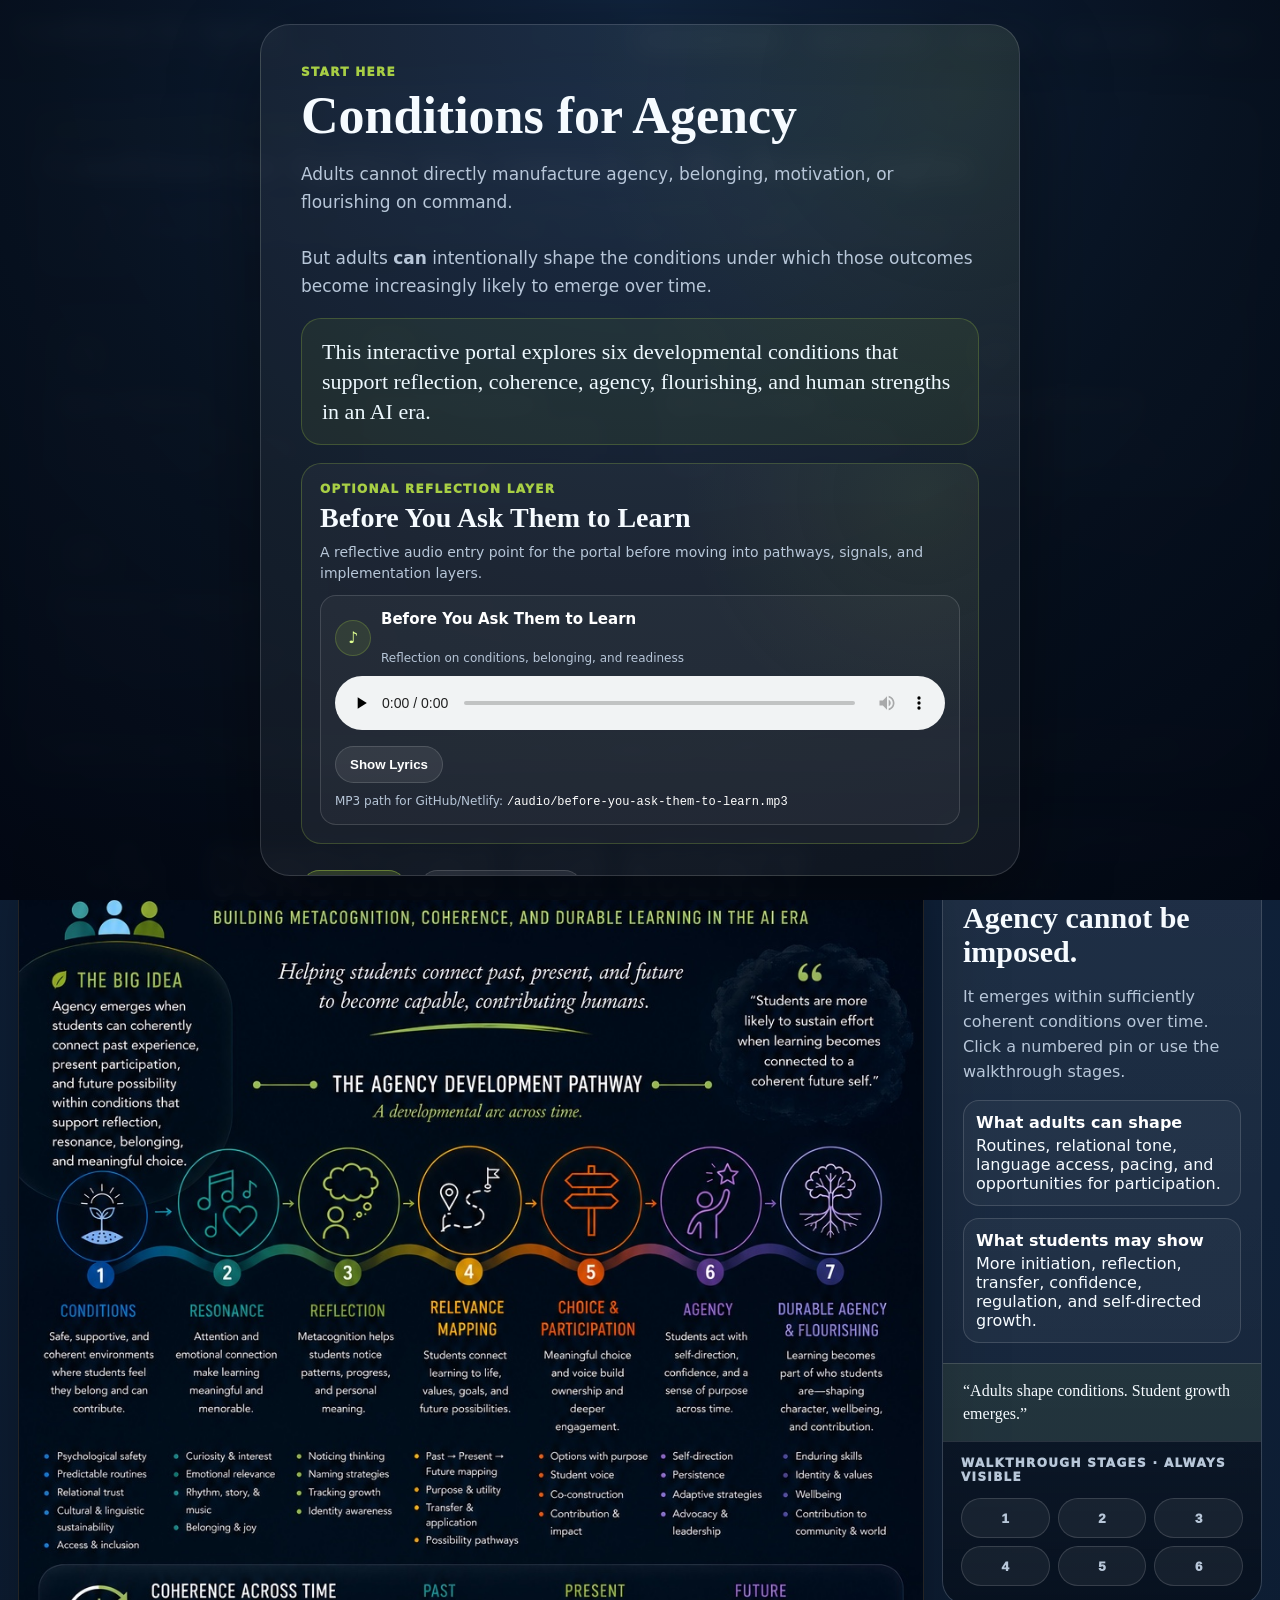
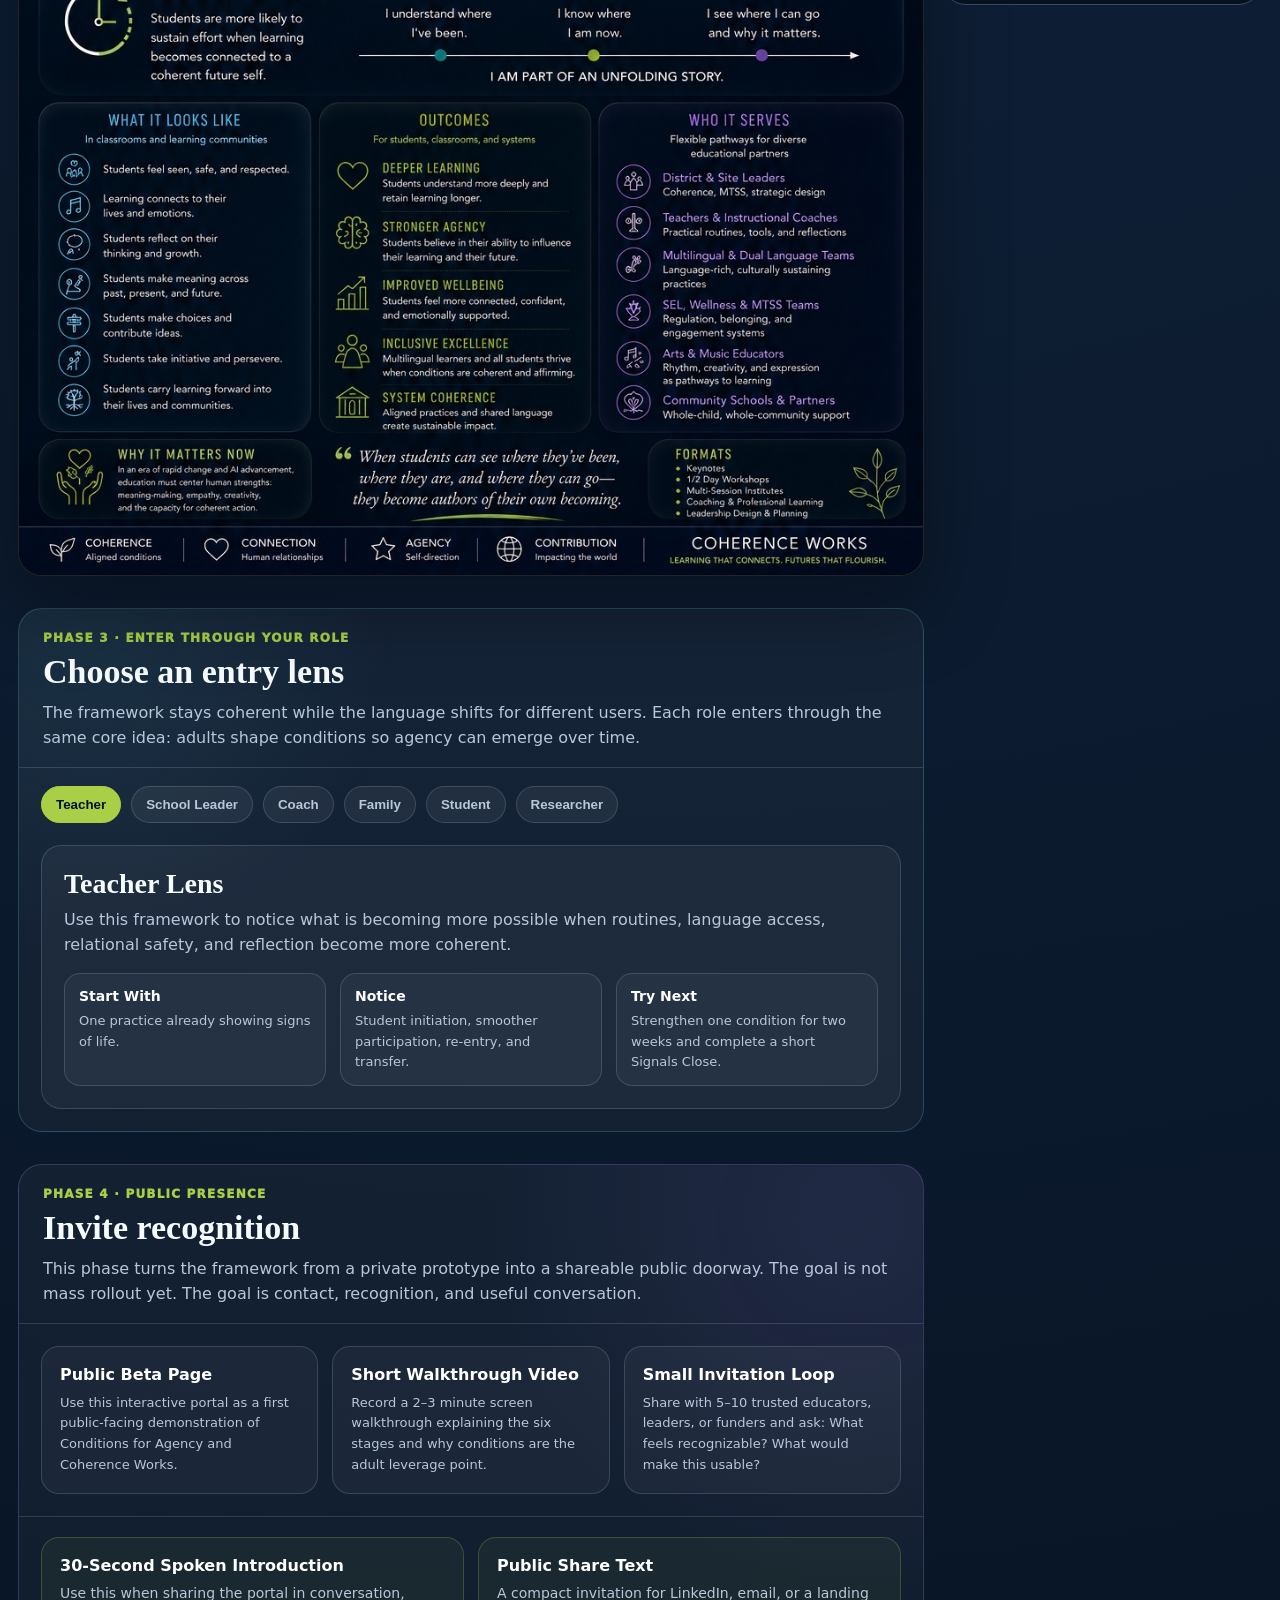
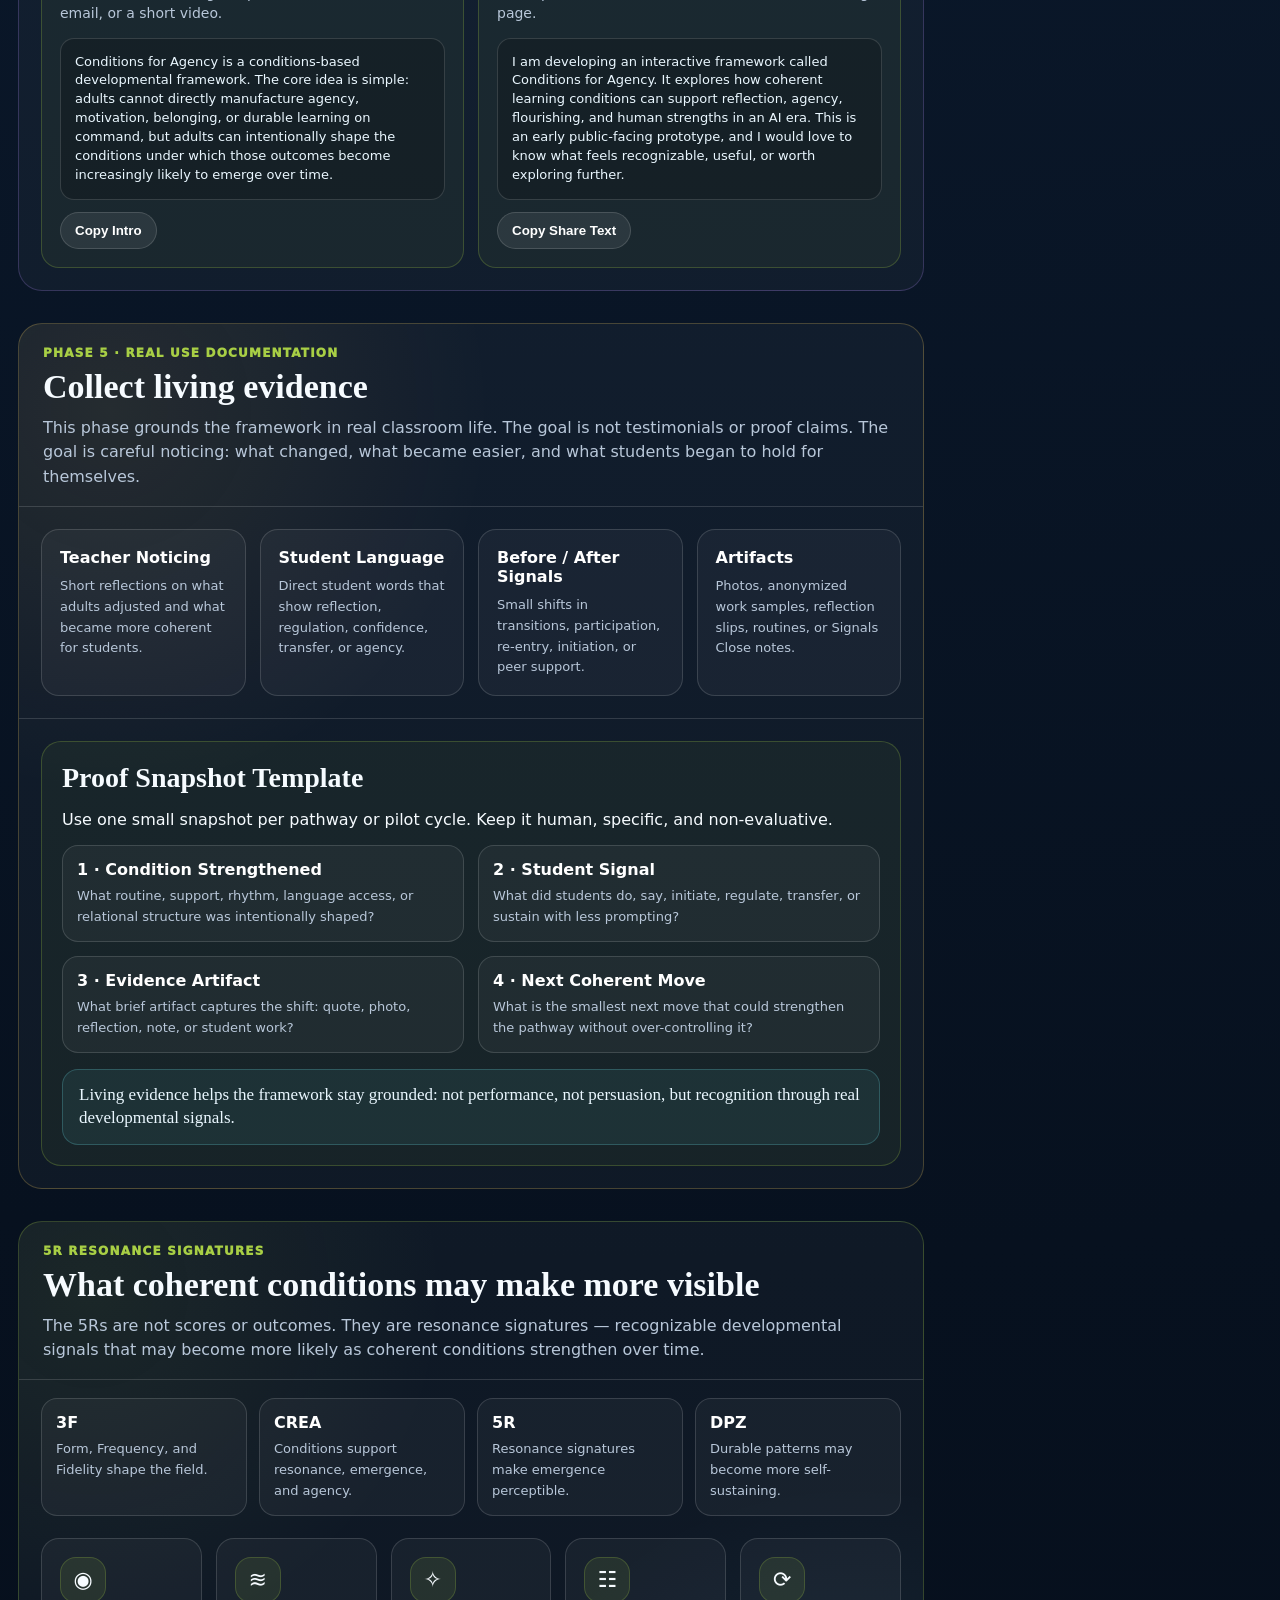
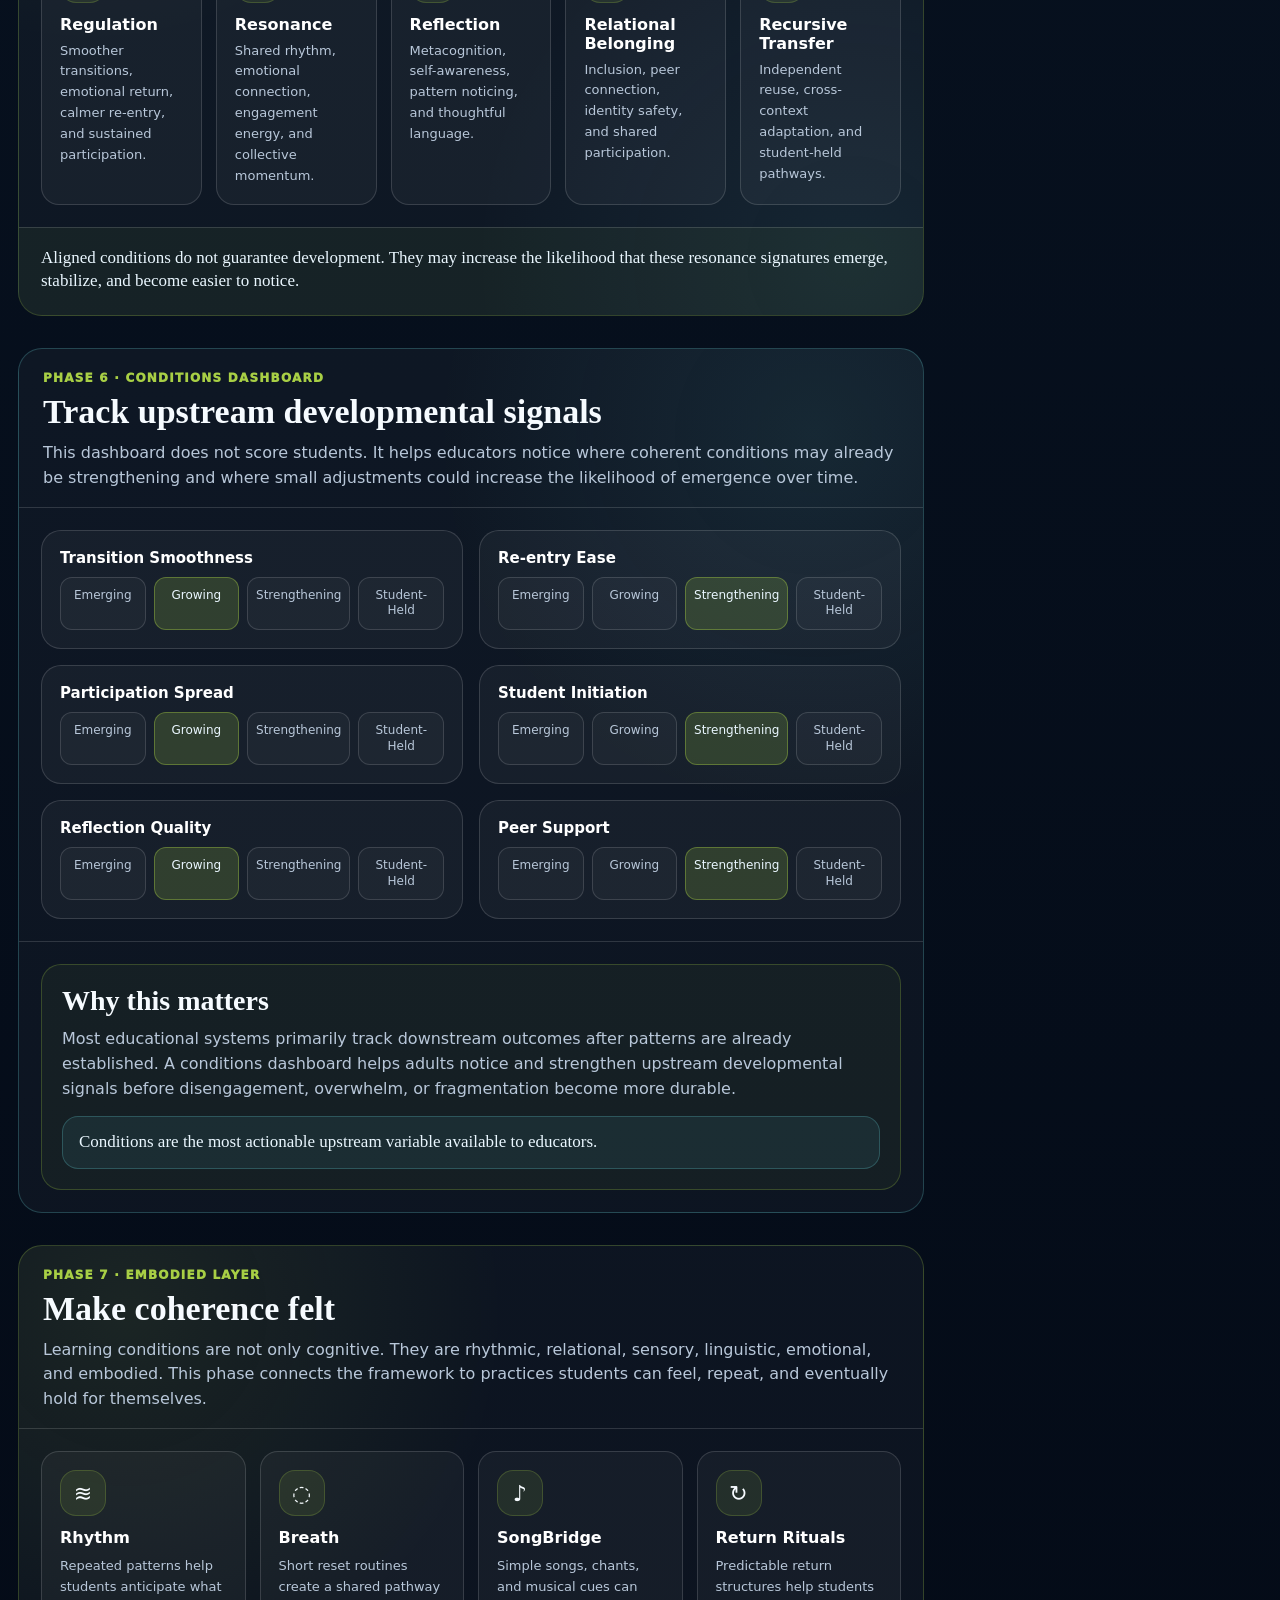
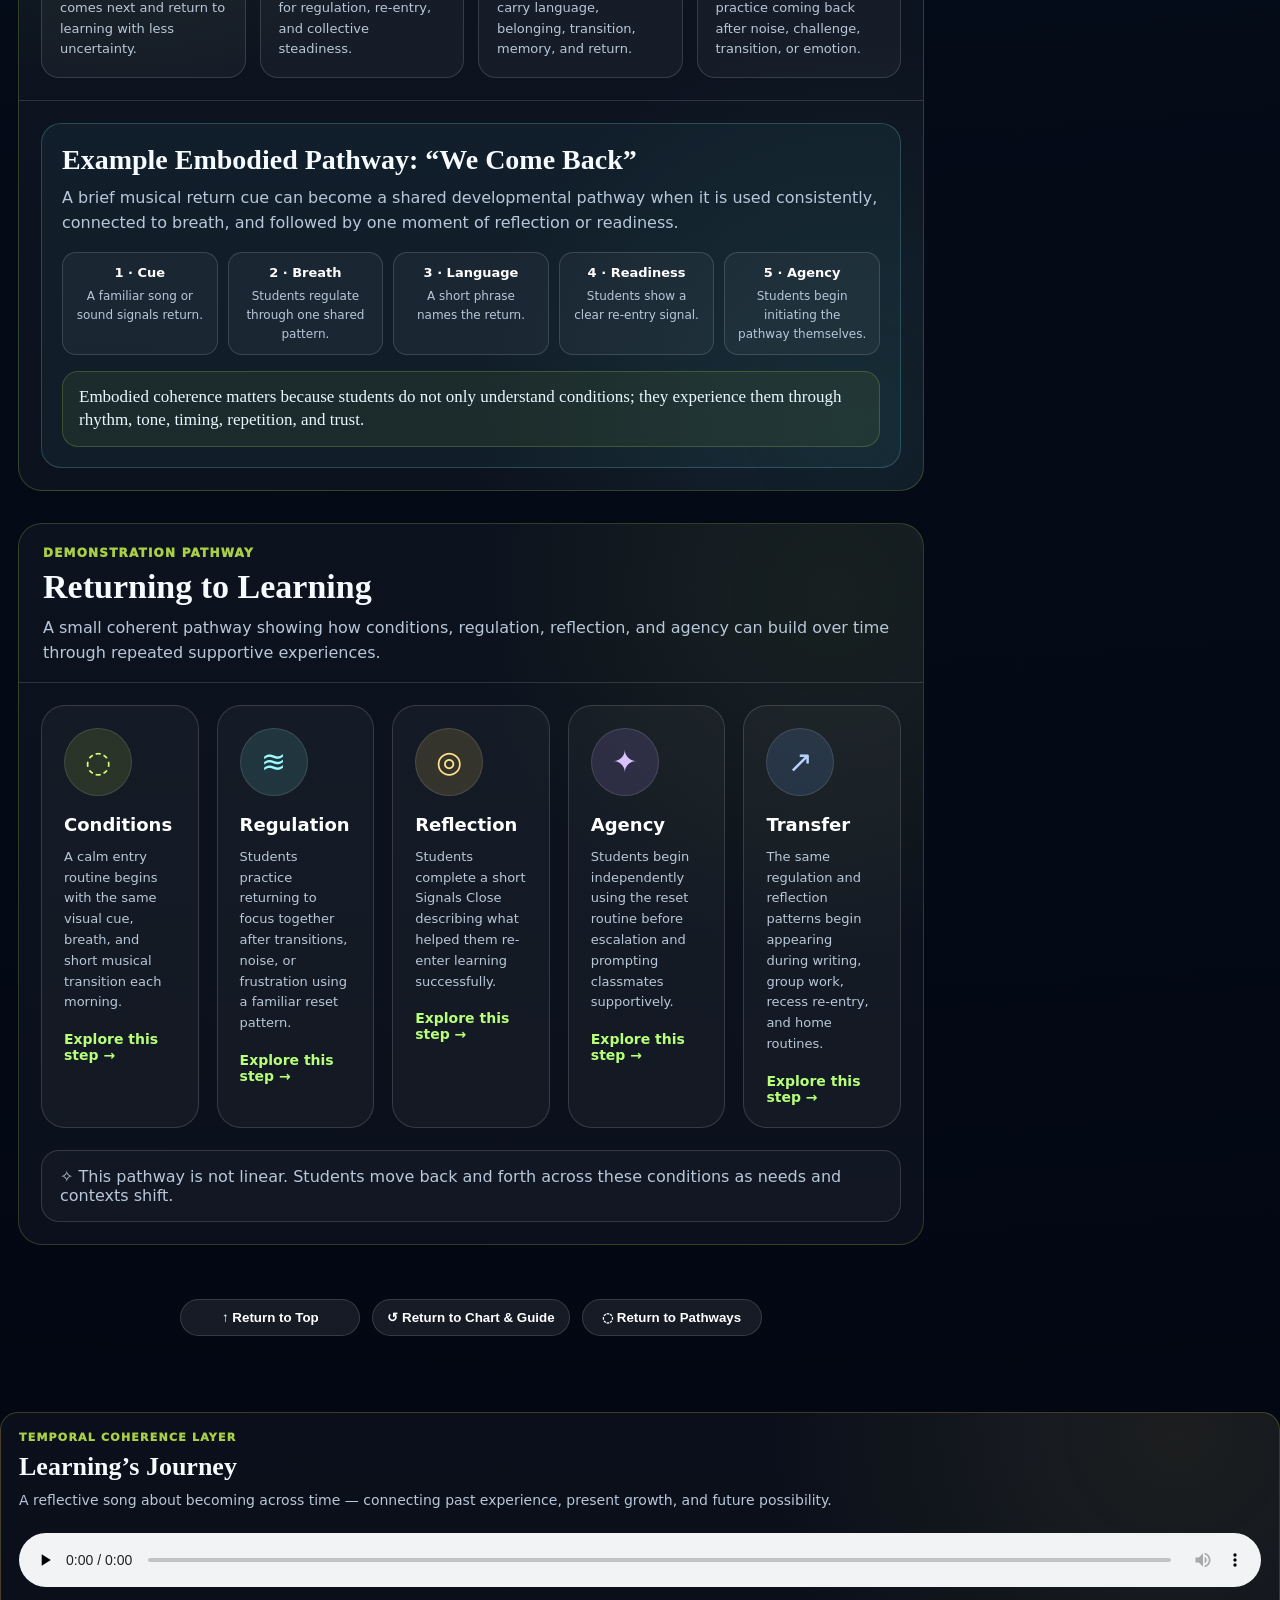
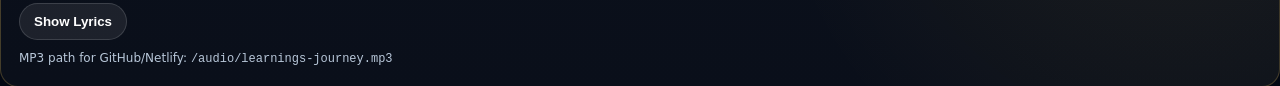
==== agency.html @ f7d802e3 "Add files via upload" ====
<!doctype html>
<html lang="en">
<head>
<meta charset="utf-8">
<meta name="viewport" content="width=device-width, initial-scale=1">
<title>Conditions for Agency · Interactive Cards</title>
<style>
:root {
  --bg:#07111f; --line:rgba(255,255,255,.14); --text:#f6fbff; --muted:#b8c7d9;
  --green:#a8cf45; --cyan:#69d7dd; --gold:#f3c95a; --purple:#b48cff;
}
* { box-sizing:border-box; }
html,body {
  margin:0; min-height:100%;
  background:radial-gradient(circle at top,#112540 0%,#07111f 55%,#020712 100%);
  color:var(--text); font-family:Inter,system-ui,-apple-system,BlinkMacSystemFont,"Segoe UI",sans-serif;
}
header {
  position:sticky; top:0; z-index:20; display:flex; justify-content:space-between; align-items:center; gap:16px;
  padding:14px 18px; background:rgba(5,12,22,.92); backdrop-filter:blur(14px); border-bottom:1px solid var(--line);
}
h1 { margin:0; font-family:Georgia,serif; font-size:28px; }
.sub { margin-top:4px; color:var(--muted); font-size:13px; }
.controls { display:flex; gap:10px; flex-wrap:wrap; }
button {
  border:1px solid var(--line); background:rgba(255,255,255,.08); color:white;
  border-radius:999px; padding:10px 14px; font-weight:800; cursor:pointer;
}
button:hover { background:rgba(255,255,255,.14); }
button.primary { background:rgba(168,207,69,.18); border-color:rgba(168,207,69,.45); }

.layout { display:grid; grid-template-columns:minmax(0,1fr) 380px; gap:18px; padding:18px; align-items:start; }
.left { display:grid; gap:14px; }
.overview { position:relative; border:1px solid var(--line); border-radius:24px; overflow:hidden; background:#000; box-shadow:0 30px 80px rgba(0,0,0,.34); }
.overview img { display:block; width:100%; height:auto; }
.pin {
  position:absolute; width:38px; height:38px; border-radius:50%; display:grid; place-items:center;
  font-weight:950; font-size:13px; background:rgba(5,12,22,.78); border:1px solid rgba(255,255,255,.35);
  color:white; cursor:pointer; transition:.2s ease; z-index:5; padding:0;
}
.pin:hover,.pin.active { background:rgba(168,207,69,.95); color:#06101d; transform:scale(1.08); box-shadow:0 0 0 6px rgba(168,207,69,.16); }

.section-card {
  display:none; min-height:430px; border:1px solid var(--line); border-radius:24px;
  background:radial-gradient(circle at 90% 10%, var(--glow, rgba(168,207,69,.12)), transparent 34%),
             linear-gradient(180deg,rgba(255,255,255,.075),rgba(255,255,255,.035));
  box-shadow:0 22px 60px rgba(0,0,0,.28); overflow:hidden; animation:rise .4s ease both;
}
.section-card.show { display:grid; grid-template-columns:170px 1fr; }
.icon-panel { display:grid; place-items:center; padding:24px; border-right:1px solid var(--line); background:rgba(255,255,255,.035); }
.big-icon {
  width:118px; height:118px; border-radius:34px; display:grid; place-items:center; font-size:54px;
  background:rgba(255,255,255,.08); border:1px solid rgba(255,255,255,.18); box-shadow:0 18px 50px rgba(0,0,0,.22);
}
.card-body { padding:32px; }
.card-kicker { color:var(--green); font-size:12px; font-weight:950; letter-spacing:.09em; text-transform:uppercase; }
.card-body h2 { font-family:Georgia,serif; margin:8px 0 8px; font-size:38px; line-height:1.05; }
.card-body p { color:var(--muted); line-height:1.55; margin:0 0 16px; font-size:16px; }
.three { display:grid; grid-template-columns:repeat(3,1fr); gap:16px; margin-top:22px; }
.mini { border:1px solid var(--line); border-radius:18px; background:rgba(255,255,255,.045); padding:18px; }
.mini strong { display:block; color:var(--text); margin-bottom:6px; font-size:14px; }
.mini span { color:var(--muted); font-size:13px; line-height:1.38; }
.prompt { margin-top:16px; padding:14px 16px; border-radius:16px; border:1px solid rgba(168,207,69,.26); background:rgba(168,207,69,.08); color:#eaf7ff; font-family:Georgia,serif; font-size:18px; line-height:1.35; }

.layer { margin-top:18px; border:1px solid var(--line); border-radius:18px; background:rgba(255,255,255,.035); overflow:hidden; }
.layer-toggle { width:100%; border:0; border-radius:0; background:transparent; padding:14px 18px; text-align:left; }
.layer-content { display:none; padding:0 18px 18px; }
.layer-content.show { display:block; animation:rise .25s ease both; }
.item { border:1px solid var(--line); border-radius:14px; background:rgba(255,255,255,.04); padding:12px 14px; margin-top:10px; }
.item strong { display:block; margin-bottom:4px; color:white; font-size:14px; }
.item span { color:var(--muted); font-size:13px; line-height:1.4; }

.side { position:sticky; top:86px; border:1px solid var(--line); border-radius:24px; overflow:hidden; background:linear-gradient(180deg,rgba(255,255,255,.07),rgba(255,255,255,.03)); }
.content { padding:24px; }
.kicker { color:var(--green); font-size:12px; font-weight:900; letter-spacing:.08em; text-transform:uppercase; }
.side h2 { font-family:Georgia,serif; font-size:34px; margin:10px 0; }
.side p { line-height:1.55; color:var(--muted); }
.box { border:1px solid var(--line); border-radius:16px; padding:14px; margin-top:12px; background:rgba(255,255,255,.04); }
.box strong { display:block; color:white; margin-bottom:4px; }
.quote { padding:20px 24px; border-top:1px solid var(--line); background:rgba(168,207,69,.08); font-family:Georgia,serif; font-size:18px; line-height:1.4; }
.walkthrough-selector { padding:20px 24px 26px; border-top:1px solid var(--line); }
.selector-label { color:var(--muted); font-size:12px; font-weight:950; letter-spacing:.11em; text-transform:uppercase; margin-bottom:14px; }
.stage-buttons { display:flex; gap:10px; flex-wrap:wrap; }
.stage-select {
  width:42px; height:42px; border-radius:50%; padding:0; display:grid; place-items:center;
  border:1px solid var(--line); background:rgba(255,255,255,.06); color:var(--muted); font-weight:950;
}
.stage-select:hover { background:rgba(255,255,255,.14); color:white; }
.stage-select.active { background:var(--green); border-color:var(--green); color:#06101d; box-shadow:0 0 0 5px rgba(168,207,69,.14); }

@keyframes rise { from { opacity:0; transform:translateY(10px); } to { opacity:1; transform:translateY(0); } }

.pathway-section {
  margin-top:18px;
  border:1px solid rgba(168,207,69,.22);
  border-radius:24px;
  background:
    radial-gradient(circle at 90% 10%, rgba(168,207,69,.08), transparent 35%),
    rgba(255,255,255,.035);
  overflow:hidden;
}
.pathway-header {
  padding:22px 24px 16px;
  border-bottom:1px solid var(--line);
}
.pathway-kicker {
  color:var(--green);
  font-size:12px;
  font-weight:950;
  letter-spacing:.1em;
  text-transform:uppercase;
}
.pathway-header h3 {
  margin:8px 0 10px;
  font-family:Georgia,serif;
  font-size:34px;
}
.pathway-header p {
  margin:0;
  color:var(--muted);
  line-height:1.55;
}
.pathway-flow {
  display:grid;
  grid-template-columns:repeat(5,1fr);
  gap:12px;
  padding:22px;
}
.path-step {
  border:1px solid var(--line);
  border-radius:18px;
  background:rgba(255,255,255,.04);
  padding:16px;
}
.path-step strong {
  display:block;
  margin-bottom:6px;
  color:white;
}
.path-step span {
  color:var(--muted);
  font-size:13px;
  line-height:1.42;
}
.pathway-story {
  border-top:1px solid var(--line);
  padding:22px;
  display:grid;
  grid-template-columns:1fr 1fr;
  gap:16px;
}
.story-card {
  border:1px solid var(--line);
  border-radius:18px;
  background:rgba(255,255,255,.04);
  padding:18px;
}
.story-card strong {
  display:block;
  margin-bottom:8px;
  color:white;
}
.story-card p {
  margin:0;
  color:var(--muted);
  line-height:1.5;
  font-size:14px;
}
.pathway-close {
  margin-top:16px;
  padding:14px 16px;
  border-radius:16px;
  border:1px solid rgba(105,215,221,.24);
  background:rgba(105,215,221,.08);
  color:#eaf7ff;
  font-family:Georgia,serif;
  font-size:17px;
  line-height:1.35;
}

.role-entry {
  margin-top:18px;
  border:1px solid rgba(105,215,221,.22);
  border-radius:24px;
  background:
    radial-gradient(circle at 8% 8%, rgba(105,215,221,.08), transparent 32%),
    rgba(255,255,255,.035);
  overflow:hidden;
}
.role-header {
  padding:22px 24px 16px;
  border-bottom:1px solid var(--line);
}
.role-kicker {
  color:var(--green);
  font-size:12px;
  font-weight:950;
  letter-spacing:.1em;
  text-transform:uppercase;
}
.role-header h3 {
  margin:8px 0 10px;
  font-family:Georgia,serif;
  font-size:34px;
}
.role-header p {
  margin:0;
  color:var(--muted);
  line-height:1.55;
}
.role-buttons {
  display:flex;
  flex-wrap:wrap;
  gap:10px;
  padding:18px 22px 6px;
}
.role-btn {
  border-radius:999px;
  padding:10px 14px;
  border:1px solid var(--line);
  background:rgba(255,255,255,.06);
  color:var(--muted);
  font-weight:900;
}
.role-btn.active {
  background:var(--green);
  border-color:var(--green);
  color:#06101d;
}
.role-card {
  margin:16px 22px 22px;
  border:1px solid var(--line);
  border-radius:20px;
  background:rgba(255,255,255,.045);
  padding:22px;
  animation:rise .35s ease both;
}
.role-card h4 {
  margin:0 0 8px;
  font-family:Georgia,serif;
  font-size:28px;
}
.role-card p {
  margin:0 0 16px;
  color:var(--muted);
  line-height:1.55;
}
.role-grid {
  display:grid;
  grid-template-columns:repeat(3,1fr);
  gap:14px;
}
.role-mini {
  border:1px solid var(--line);
  border-radius:16px;
  background:rgba(255,255,255,.04);
  padding:14px;
}
.role-mini strong {
  display:block;
  color:white;
  margin-bottom:6px;
  font-size:14px;
}
.role-mini span {
  color:var(--muted);
  font-size:13px;
  line-height:1.4;
}

.public-presence {
  margin-top:18px;
  border:1px solid rgba(180,140,255,.22);
  border-radius:24px;
  background:
    radial-gradient(circle at 92% 8%, rgba(180,140,255,.09), transparent 34%),
    rgba(255,255,255,.035);
  overflow:hidden;
}
.public-header {
  padding:22px 24px 16px;
  border-bottom:1px solid var(--line);
}
.public-kicker {
  color:var(--green);
  font-size:12px;
  font-weight:950;
  letter-spacing:.1em;
  text-transform:uppercase;
}
.public-header h3 {
  margin:8px 0 10px;
  font-family:Georgia,serif;
  font-size:34px;
}
.public-header p {
  margin:0;
  color:var(--muted);
  line-height:1.55;
}
.public-grid {
  display:grid;
  grid-template-columns:repeat(3,1fr);
  gap:14px;
  padding:22px;
}
.public-card {
  border:1px solid var(--line);
  border-radius:18px;
  background:rgba(255,255,255,.04);
  padding:18px;
}
.public-card strong {
  display:block;
  color:white;
  margin-bottom:8px;
}
.public-card span {
  color:var(--muted);
  font-size:13px;
  line-height:1.45;
}
.public-actions {
  border-top:1px solid var(--line);
  padding:20px 22px 22px;
  display:grid;
  grid-template-columns:1fr 1fr;
  gap:14px;
}
.share-card {
  border:1px solid rgba(168,207,69,.24);
  border-radius:18px;
  background:rgba(168,207,69,.06);
  padding:18px;
}
.share-card strong {
  display:block;
  color:white;
  margin-bottom:8px;
}
.share-card p {
  margin:0 0 14px;
  color:var(--muted);
  line-height:1.45;
  font-size:14px;
}
.copy-box {
  border:1px solid var(--line);
  border-radius:14px;
  background:rgba(0,0,0,.18);
  color:#eaf7ff;
  padding:14px;
  font-size:13px;
  line-height:1.45;
  min-height:110px;
}
.copy-btn {
  margin-top:12px;
}

.evidence-section {
  margin-top:18px;
  border:1px solid rgba(243,201,90,.24);
  border-radius:24px;
  background:
    radial-gradient(circle at 10% 10%, rgba(243,201,90,.09), transparent 34%),
    rgba(255,255,255,.035);
  overflow:hidden;
}
.evidence-header {
  padding:22px 24px 16px;
  border-bottom:1px solid var(--line);
}
.evidence-kicker {
  color:var(--green);
  font-size:12px;
  font-weight:950;
  letter-spacing:.1em;
  text-transform:uppercase;
}
.evidence-header h3 {
  margin:8px 0 10px;
  font-family:Georgia,serif;
  font-size:34px;
}
.evidence-header p {
  margin:0;
  color:var(--muted);
  line-height:1.55;
}
.evidence-grid {
  display:grid;
  grid-template-columns:repeat(4,1fr);
  gap:14px;
  padding:22px;
}
.evidence-card {
  border:1px solid var(--line);
  border-radius:18px;
  background:rgba(255,255,255,.04);
  padding:18px;
}
.evidence-card strong {
  display:block;
  color:white;
  margin-bottom:8px;
}
.evidence-card span {
  color:var(--muted);
  font-size:13px;
  line-height:1.45;
}
.snapshot {
  border-top:1px solid var(--line);
  padding:22px;
}
.snapshot-card {
  border:1px solid rgba(168,207,69,.24);
  border-radius:20px;
  background:rgba(168,207,69,.055);
  padding:20px;
}
.snapshot-card h4 {
  margin:0 0 12px;
  font-family:Georgia,serif;
  font-size:28px;
}
.snapshot-row {
  display:grid;
  grid-template-columns:1fr 1fr;
  gap:14px;
  margin-top:14px;
}
.snapshot-mini {
  border:1px solid var(--line);
  border-radius:16px;
  background:rgba(255,255,255,.04);
  padding:14px;
}
.snapshot-mini strong {
  display:block;
  color:white;
  margin-bottom:6px;
}
.snapshot-mini span {
  color:var(--muted);
  font-size:13px;
  line-height:1.45;
}
.evidence-note {
  margin-top:16px;
  padding:14px 16px;
  border-radius:16px;
  border:1px solid rgba(105,215,221,.24);
  background:rgba(105,215,221,.08);
  color:#eaf7ff;
  font-family:Georgia,serif;
  font-size:17px;
  line-height:1.35;
}

.dashboard-section {
  margin-top:18px;
  border:1px solid rgba(105,215,221,.24);
  border-radius:24px;
  background:
    radial-gradient(circle at 88% 10%, rgba(105,215,221,.09), transparent 34%),
    rgba(255,255,255,.035);
  overflow:hidden;
}
.dashboard-header {
  padding:22px 24px 16px;
  border-bottom:1px solid var(--line);
}
.dashboard-kicker {
  color:var(--green);
  font-size:12px;
  font-weight:950;
  letter-spacing:.1em;
  text-transform:uppercase;
}
.dashboard-header h3 {
  margin:8px 0 10px;
  font-family:Georgia,serif;
  font-size:34px;
}
.dashboard-header p {
  margin:0;
  color:var(--muted);
  line-height:1.55;
}
.dashboard-grid {
  display:grid;
  grid-template-columns:repeat(2,1fr);
  gap:16px;
  padding:22px;
}
.signal-range {
  border:1px solid var(--line);
  border-radius:20px;
  background:rgba(255,255,255,.04);
  padding:18px;
}
.signal-range strong {
  display:block;
  color:white;
  margin-bottom:10px;
  font-size:15px;
}
.range-track {
  display:grid;
  grid-template-columns:repeat(4,1fr);
  gap:8px;
}
.range-step {
  border:1px solid var(--line);
  border-radius:12px;
  padding:10px 8px;
  background:rgba(255,255,255,.03);
  text-align:center;
  color:var(--muted);
  font-size:12px;
  line-height:1.3;
}
.range-step.active {
  background:rgba(168,207,69,.18);
  border-color:rgba(168,207,69,.38);
  color:#eaf7ff;
}
.dashboard-note {
  border-top:1px solid var(--line);
  padding:22px;
}
.dashboard-note-card {
  border:1px solid rgba(168,207,69,.24);
  border-radius:20px;
  background:rgba(168,207,69,.055);
  padding:20px;
}
.dashboard-note-card h4 {
  margin:0 0 10px;
  font-family:Georgia,serif;
  font-size:28px;
}
.dashboard-note-card p {
  margin:0 0 14px;
  color:var(--muted);
  line-height:1.55;
}
.dashboard-close {
  margin-top:14px;
  padding:14px 16px;
  border-radius:16px;
  border:1px solid rgba(105,215,221,.24);
  background:rgba(105,215,221,.08);
  color:#eaf7ff;
  font-family:Georgia,serif;
  font-size:17px;
  line-height:1.35;
}

.embodied-section {
  margin-top:18px;
  border:1px solid rgba(168,207,69,.24);
  border-radius:24px;
  background:
    radial-gradient(circle at 12% 8%, rgba(168,207,69,.09), transparent 34%),
    radial-gradient(circle at 92% 92%, rgba(105,215,221,.08), transparent 34%),
    rgba(255,255,255,.035);
  overflow:hidden;
}
.embodied-header {
  padding:22px 24px 16px;
  border-bottom:1px solid var(--line);
}
.embodied-kicker {
  color:var(--green);
  font-size:12px;
  font-weight:950;
  letter-spacing:.1em;
  text-transform:uppercase;
}
.embodied-header h3 {
  margin:8px 0 10px;
  font-family:Georgia,serif;
  font-size:34px;
}
.embodied-header p {
  margin:0;
  color:var(--muted);
  line-height:1.55;
}
.embodied-grid {
  display:grid;
  grid-template-columns:repeat(4,1fr);
  gap:14px;
  padding:22px;
}
.embodied-card {
  border:1px solid var(--line);
  border-radius:18px;
  background:rgba(255,255,255,.04);
  padding:18px;
}
.embodied-icon {
  width:46px;
  height:46px;
  border-radius:16px;
  display:grid;
  place-items:center;
  background:rgba(168,207,69,.1);
  border:1px solid rgba(168,207,69,.22);
  margin-bottom:12px;
  font-size:22px;
}
.embodied-card strong {
  display:block;
  color:white;
  margin-bottom:8px;
}
.embodied-card span {
  color:var(--muted);
  font-size:13px;
  line-height:1.45;
}
.songbridge-panel {
  border-top:1px solid var(--line);
  padding:22px;
}
.songbridge-card {
  border:1px solid rgba(105,215,221,.24);
  border-radius:20px;
  background:rgba(105,215,221,.06);
  padding:20px;
}
.songbridge-card h4 {
  margin:0 0 10px;
  font-family:Georgia,serif;
  font-size:28px;
}
.songbridge-card p {
  margin:0 0 14px;
  color:var(--muted);
  line-height:1.55;
}
.embodied-flow {
  display:grid;
  grid-template-columns:repeat(5,1fr);
  gap:10px;
  margin-top:16px;
}
.embodied-step {
  border:1px solid var(--line);
  border-radius:14px;
  background:rgba(255,255,255,.04);
  padding:12px;
  text-align:center;
}
.embodied-step strong {
  display:block;
  color:white;
  font-size:13px;
  margin-bottom:5px;
}
.embodied-step span {
  color:var(--muted);
  font-size:12px;
  line-height:1.35;
}
.embodied-close {
  margin-top:16px;
  padding:14px 16px;
  border-radius:16px;
  border:1px solid rgba(168,207,69,.24);
  background:rgba(168,207,69,.08);
  color:#eaf7ff;
  font-family:Georgia,serif;
  font-size:17px;
  line-height:1.35;
}

body.panel-closed .layout {
  grid-template-columns:1fr;
}
body.panel-closed .side {
  display:none;
}
body.panel-closed .left {
  max-width:1180px;
  margin:0 auto;
  width:100%;
}
.panel-close {
  width:100%;
  border-radius:0;
  border-left:0;
  border-right:0;
  border-top:0;
  background:rgba(255,255,255,.045);
  color:var(--muted);
  padding:11px 16px;
}
.panel-close:hover {
  color:white;
  background:rgba(255,255,255,.08);
}


.start-overlay {
  position:fixed;
  inset:0;
  z-index:100;
  display:flex;
  align-items:center;
  justify-content:center;
  padding:28px;
  background:
    radial-gradient(circle at top, rgba(17,37,64,.92) 0%, rgba(7,17,31,.96) 55%, rgba(2,7,18,.98) 100%);
  backdrop-filter:blur(10px);
  transition:opacity .35s ease;
}
.start-overlay.hidden {
  opacity:0;
  pointer-events:none;
}
.start-card {
  max-width:760px;
  border:1px solid var(--line);
  border-radius:30px;
  background:
    radial-gradient(circle at 92% 8%, rgba(168,207,69,.08), transparent 36%),
    rgba(255,255,255,.05);
  box-shadow:0 30px 90px rgba(0,0,0,.42);
  padding:40px;
  animation:rise .45s ease both;
}
.start-kicker {
  color:var(--green);
  font-size:12px;
  font-weight:950;
  letter-spacing:.11em;
  text-transform:uppercase;
}
.start-card h2 {
  margin:10px 0 14px;
  font-family:Georgia,serif;
  font-size:52px;
  line-height:1.04;
}
.start-card p {
  color:var(--muted);
  line-height:1.65;
  font-size:17px;
}
.start-highlight {
  margin-top:18px;
  padding:18px 20px;
  border-radius:20px;
  border:1px solid rgba(168,207,69,.24);
  background:rgba(168,207,69,.08);
  color:#eef9ff;
  font-family:Georgia,serif;
  font-size:22px;
  line-height:1.35;
}
.start-actions {
  display:flex;
  gap:12px;
  flex-wrap:wrap;
  margin-top:26px;
}
.start-enter {
  background:rgba(168,207,69,.22);
  border-color:rgba(168,207,69,.42);
}
.start-mini {
  margin-top:20px;
  color:var(--muted);
  font-size:13px;
  line-height:1.45;
}
@media(max-width:900px) {
  .start-card {
    padding:28px;
  }
  .start-card h2 {
    font-size:40px;
  }
}


/* V4 guide panel refinement */
@media(min-width:951px) {
  .layout {
    grid-template-columns:minmax(0,1fr) 320px;
  }
  .side {
    max-height:calc(100vh - 104px);
    overflow-y:auto;
  }
}
.walkthrough-selector {
  position:sticky;
  bottom:0;
  z-index:12;
  background:
    linear-gradient(180deg, rgba(7,17,31,.78), rgba(7,17,31,.96)),
    rgba(255,255,255,.02);
  backdrop-filter:blur(12px);
  border-top:1px solid var(--line);
  padding:14px 18px 18px;
}
.stage-buttons {
  display:grid;
  grid-template-columns:repeat(3,1fr);
  gap:8px;
}
.stage-select {
  width:100%;
  height:40px;
  border-radius:999px;
}
.side .content {
  padding:20px;
}
.side h2 {
  font-size:30px;
}
.quote {
  padding:16px 20px;
  font-size:16px;
}
.box {
  padding:12px;
}


.portal-return {
  margin-top:28px;
  display:flex;
  justify-content:center;
  gap:12px;
  flex-wrap:wrap;
  padding:8px 0 40px;
}
.portal-return button {
  min-width:180px;
}


/* Clickable demonstration pathway */
.path-step {
  cursor:pointer;
  transition:transform .18s ease, border-color .18s ease, background .18s ease, box-shadow .18s ease;
}
.path-step:hover,
.path-step.active {
  transform:translateY(-3px);
  border-color:rgba(168,207,69,.45);
  background:rgba(168,207,69,.07);
  box-shadow:0 16px 40px rgba(0,0,0,.22);
}
.pathway-detail {
  display:none;
  margin:0 22px 22px;
  border:1px solid rgba(105,215,221,.24);
  border-radius:20px;
  background:
    radial-gradient(circle at 90% 10%, rgba(105,215,221,.08), transparent 34%),
    rgba(255,255,255,.045);
  padding:22px;
  animation:rise .35s ease both;
}
.pathway-detail.show {
  display:block;
}
.pathway-detail-kicker {
  color:var(--green);
  font-size:12px;
  font-weight:950;
  letter-spacing:.1em;
  text-transform:uppercase;
}
.pathway-detail h4 {
  margin:8px 0 10px;
  font-family:Georgia,serif;
  font-size:30px;
}
.pathway-detail p {
  color:var(--muted);
  line-height:1.55;
  margin:0 0 14px;
}
.pathway-detail-grid {
  display:grid;
  grid-template-columns:repeat(3,1fr);
  gap:14px;
  margin-top:16px;
}
.pathway-detail-mini {
  border:1px solid var(--line);
  border-radius:16px;
  background:rgba(255,255,255,.04);
  padding:14px;
}
.pathway-detail-mini strong {
  display:block;
  color:white;
  margin-bottom:6px;
}
.pathway-detail-mini span {
  color:var(--muted);
  font-size:13px;
  line-height:1.4;
}
.audio-placeholder {
  margin-top:16px;
  padding:14px 16px;
  border-radius:16px;
  border:1px dashed rgba(168,207,69,.38);
  background:rgba(168,207,69,.055);
  color:#eaf7ff;
  font-size:14px;
  line-height:1.45;
}
.audio-placeholder code {
  color:#ffffff;
}

.upgraded-pathway .modern-flow{
  display:grid;
  grid-template-columns:repeat(5,1fr);
  gap:18px;
  padding:22px;
}
.modern-step{
  padding:22px;
  border-radius:24px;
}
.step-icon{
  width:68px;
  height:68px;
  border-radius:50%;
  display:grid;
  place-items:center;
  font-size:30px;
  margin-bottom:18px;
  border:1px solid rgba(255,255,255,.12);
}
.step-icon.green{background:rgba(168,207,69,.14);color:#d8ff79;}
.step-icon.cyan{background:rgba(105,215,221,.14);color:#9dfcff;}
.step-icon.gold{background:rgba(243,201,90,.14);color:#ffe28a;}
.step-icon.purple{background:rgba(180,140,255,.14);color:#d9c2ff;}
.step-icon.blue{background:rgba(117,170,255,.14);color:#b7d3ff;}

.modern-step strong{
  display:block;
  font-size:18px;
  margin-bottom:12px;
}
.modern-step span{
  display:block;
  line-height:1.6;
}
.step-link{
  margin-top:18px;
  color:#b7ff78;
  font-weight:800;
  font-size:14px;
}
.pathway-foot{
  margin:0 22px 22px;
  border:1px solid var(--line);
  border-radius:18px;
  background:rgba(255,255,255,.03);
  padding:16px 18px;
  color:var(--muted);
}
@media(max-width:1200px){
  .upgraded-pathway .modern-flow{
    grid-template-columns:1fr;
  }
}


.overview,
#howToUse,
.role-entry,
.pathway-section,
.public-presence,
.evidence-section,
.dashboard-section,
.embodied-section {
  scroll-margin-top:110px;
}


/* Compact audio layer for Start Here overlay - stable single-column version */
.start-overlay {
  align-items:center;
  overflow-y:auto;
  padding:24px;
}
.start-card {
  max-height:calc(100vh - 48px);
  overflow-y:auto;
}
.audio-reflection {
  margin-top:18px;
  border:1px solid rgba(168,207,69,.24);
  border-radius:20px;
  background:
    radial-gradient(circle at 92% 8%, rgba(168,207,69,.08), transparent 34%),
    rgba(255,255,255,.04);
  padding:18px;
}
.audio-kicker {
  color:var(--green);
  font-size:12px;
  font-weight:950;
  letter-spacing:.11em;
  text-transform:uppercase;
}
.audio-reflection h4 {
  margin:6px 0 8px;
  font-family:Georgia,serif;
  font-size:28px;
}
.audio-reflection p {
  margin:0 0 12px;
  color:var(--muted);
  line-height:1.45;
  font-size:14px;
}
.audio-player-shell {
  border:1px solid var(--line);
  border-radius:16px;
  background:rgba(255,255,255,.035);
  padding:14px;
}
.audio-title {
  display:flex;
  align-items:center;
  gap:10px;
  margin-bottom:10px;
}
.audio-title-icon {
  width:36px;
  height:36px;
  border-radius:50%;
  display:grid;
  place-items:center;
  background:rgba(168,207,69,.12);
  border:1px solid rgba(168,207,69,.24);
  color:#dfff91;
  font-size:16px;
}
.audio-title strong {
  display:block;
  color:white;
  font-size:15px;
}
.audio-title span {
  color:var(--muted);
  font-size:12px;
}
.portal-audio {
  width:100%;
}
.audio-note {
  margin-top:10px;
  color:var(--muted);
  font-size:12px;
  line-height:1.35;
}
.audio-note code {
  color:#ffffff;
}
@media(max-height:850px) {
  .start-card {
    padding:28px;
  }
  .start-card h2 {
    font-size:42px;
  }
  .start-highlight {
    font-size:18px;
    padding:14px 16px;
  }
}


.student-audio {
  margin-top:18px;
  border:1px solid rgba(105,215,221,.22);
  border-radius:18px;
  background:
    radial-gradient(circle at 92% 8%, rgba(105,215,221,.08), transparent 34%),
    rgba(255,255,255,.035);
  padding:18px;
}
.student-audio-kicker {
  color:var(--green);
  font-size:11px;
  font-weight:950;
  letter-spacing:.11em;
  text-transform:uppercase;
}
.student-audio h5 {
  margin:8px 0 8px;
  font-family:Georgia,serif;
  font-size:26px;
}
.student-audio p {
  margin:0 0 14px;
  color:var(--muted);
  line-height:1.5;
  font-size:14px;
}
.student-audio-player {
  width:100%;
  margin-top:8px;
}
.student-audio-note {
  margin-top:10px;
  color:var(--muted);
  font-size:12px;
  line-height:1.4;
}


.journey-audio {
  margin-top:18px;
  border:1px solid rgba(243,201,90,.22);
  border-radius:18px;
  background:
    radial-gradient(circle at 92% 8%, rgba(243,201,90,.08), transparent 34%),
    rgba(255,255,255,.035);
  padding:18px;
}
.journey-kicker {
  color:var(--green);
  font-size:11px;
  font-weight:950;
  letter-spacing:.11em;
  text-transform:uppercase;
}
.journey-audio h5 {
  margin:8px 0 8px;
  font-family:Georgia,serif;
  font-size:26px;
}
.journey-audio p {
  margin:0 0 14px;
  color:var(--muted);
  line-height:1.5;
  font-size:14px;
}
.journey-player {
  width:100%;
  margin-top:8px;
}
.journey-note {
  margin-top:10px;
  color:var(--muted);
  font-size:12px;
  line-height:1.4;
}


.lyrics-toggle {
  margin-top:12px;
}
.lyrics-panel {
  display:none;
  margin-top:12px;
  border:1px solid var(--line);
  border-radius:16px;
  background:rgba(255,255,255,.035);
  padding:16px;
}
.lyrics-panel.show {
  display:block;
  animation:rise .25s ease both;
}
.lyrics-panel pre {
  margin:0;
  white-space:pre-wrap;
  color:#eaf7ff;
  line-height:1.55;
  font-size:13px;
  font-family:Inter, system-ui, sans-serif;
}

@media(max-width:1050px) {
  .pathway-detail-grid { grid-template-columns:1fr; }
}


.upgraded-pathway .modern-flow{
  display:grid;
  grid-template-columns:repeat(5,1fr);
  gap:18px;
  padding:22px;
}
.modern-step{
  padding:22px;
  border-radius:24px;
}
.step-icon{
  width:68px;
  height:68px;
  border-radius:50%;
  display:grid;
  place-items:center;
  font-size:30px;
  margin-bottom:18px;
  border:1px solid rgba(255,255,255,.12);
}
.step-icon.green{background:rgba(168,207,69,.14);color:#d8ff79;}
.step-icon.cyan{background:rgba(105,215,221,.14);color:#9dfcff;}
.step-icon.gold{background:rgba(243,201,90,.14);color:#ffe28a;}
.step-icon.purple{background:rgba(180,140,255,.14);color:#d9c2ff;}
.step-icon.blue{background:rgba(117,170,255,.14);color:#b7d3ff;}

.modern-step strong{
  display:block;
  font-size:18px;
  margin-bottom:12px;
}
.modern-step span{
  display:block;
  line-height:1.6;
}
.step-link{
  margin-top:18px;
  color:#b7ff78;
  font-weight:800;
  font-size:14px;
}
.pathway-foot{
  margin:0 22px 22px;
  border:1px solid var(--line);
  border-radius:18px;
  background:rgba(255,255,255,.03);
  padding:16px 18px;
  color:var(--muted);
}
@media(max-width:1200px){
  .upgraded-pathway .modern-flow{
    grid-template-columns:1fr;
  }
}


.overview,
#howToUse,
.role-entry,
.pathway-section,
.public-presence,
.evidence-section,
.dashboard-section,
.embodied-section {
  scroll-margin-top:110px;
}


/* Compact audio layer for Start Here overlay - stable single-column version */
.start-overlay {
  align-items:center;
  overflow-y:auto;
  padding:24px;
}
.start-card {
  max-height:calc(100vh - 48px);
  overflow-y:auto;
}
.audio-reflection {
  margin-top:18px;
  border:1px solid rgba(168,207,69,.24);
  border-radius:20px;
  background:
    radial-gradient(circle at 92% 8%, rgba(168,207,69,.08), transparent 34%),
    rgba(255,255,255,.04);
  padding:18px;
}
.audio-kicker {
  color:var(--green);
  font-size:12px;
  font-weight:950;
  letter-spacing:.11em;
  text-transform:uppercase;
}
.audio-reflection h4 {
  margin:6px 0 8px;
  font-family:Georgia,serif;
  font-size:28px;
}
.audio-reflection p {
  margin:0 0 12px;
  color:var(--muted);
  line-height:1.45;
  font-size:14px;
}
.audio-player-shell {
  border:1px solid var(--line);
  border-radius:16px;
  background:rgba(255,255,255,.035);
  padding:14px;
}
.audio-title {
  display:flex;
  align-items:center;
  gap:10px;
  margin-bottom:10px;
}
.audio-title-icon {
  width:36px;
  height:36px;
  border-radius:50%;
  display:grid;
  place-items:center;
  background:rgba(168,207,69,.12);
  border:1px solid rgba(168,207,69,.24);
  color:#dfff91;
  font-size:16px;
}
.audio-title strong {
  display:block;
  color:white;
  font-size:15px;
}
.audio-title span {
  color:var(--muted);
  font-size:12px;
}
.portal-audio {
  width:100%;
}
.audio-note {
  margin-top:10px;
  color:var(--muted);
  font-size:12px;
  line-height:1.35;
}
.audio-note code {
  color:#ffffff;
}
@media(max-height:850px) {
  .start-card {
    padding:28px;
  }
  .start-card h2 {
    font-size:42px;
  }
  .start-highlight {
    font-size:18px;
    padding:14px 16px;
  }
}


.student-audio {
  margin-top:18px;
  border:1px solid rgba(105,215,221,.22);
  border-radius:18px;
  background:
    radial-gradient(circle at 92% 8%, rgba(105,215,221,.08), transparent 34%),
    rgba(255,255,255,.035);
  padding:18px;
}
.student-audio-kicker {
  color:var(--green);
  font-size:11px;
  font-weight:950;
  letter-spacing:.11em;
  text-transform:uppercase;
}
.student-audio h5 {
  margin:8px 0 8px;
  font-family:Georgia,serif;
  font-size:26px;
}
.student-audio p {
  margin:0 0 14px;
  color:var(--muted);
  line-height:1.5;
  font-size:14px;
}
.student-audio-player {
  width:100%;
  margin-top:8px;
}
.student-audio-note {
  margin-top:10px;
  color:var(--muted);
  font-size:12px;
  line-height:1.4;
}


.journey-audio {
  margin-top:18px;
  border:1px solid rgba(243,201,90,.22);
  border-radius:18px;
  background:
    radial-gradient(circle at 92% 8%, rgba(243,201,90,.08), transparent 34%),
    rgba(255,255,255,.035);
  padding:18px;
}
.journey-kicker {
  color:var(--green);
  font-size:11px;
  font-weight:950;
  letter-spacing:.11em;
  text-transform:uppercase;
}
.journey-audio h5 {
  margin:8px 0 8px;
  font-family:Georgia,serif;
  font-size:26px;
}
.journey-audio p {
  margin:0 0 14px;
  color:var(--muted);
  line-height:1.5;
  font-size:14px;
}
.journey-player {
  width:100%;
  margin-top:8px;
}
.journey-note {
  margin-top:10px;
  color:var(--muted);
  font-size:12px;
  line-height:1.4;
}


.lyrics-toggle {
  margin-top:12px;
}
.lyrics-panel {
  display:none;
  margin-top:12px;
  border:1px solid var(--line);
  border-radius:16px;
  background:rgba(255,255,255,.035);
  padding:16px;
}
.lyrics-panel.show {
  display:block;
  animation:rise .25s ease both;
}
.lyrics-panel pre {
  margin:0;
  white-space:pre-wrap;
  color:#eaf7ff;
  line-height:1.55;
  font-size:13px;
  font-family:Inter, system-ui, sans-serif;
}

@media(max-width:1050px) {
  .embodied-grid,
  .embodied-flow { grid-template-columns:1fr; }
}


body.panel-closed .layout {
  grid-template-columns:1fr;
}
body.panel-closed .side {
  display:none;
}
body.panel-closed .left {
  max-width:1180px;
  margin:0 auto;
  width:100%;
}
.panel-close {
  width:100%;
  border-radius:0;
  border-left:0;
  border-right:0;
  border-top:0;
  background:rgba(255,255,255,.045);
  color:var(--muted);
  padding:11px 16px;
}
.panel-close:hover {
  color:white;
  background:rgba(255,255,255,.08);
}


.start-overlay {
  position:fixed;
  inset:0;
  z-index:100;
  display:flex;
  align-items:center;
  justify-content:center;
  padding:28px;
  background:
    radial-gradient(circle at top, rgba(17,37,64,.92) 0%, rgba(7,17,31,.96) 55%, rgba(2,7,18,.98) 100%);
  backdrop-filter:blur(10px);
  transition:opacity .35s ease;
}
.start-overlay.hidden {
  opacity:0;
  pointer-events:none;
}
.start-card {
  max-width:760px;
  border:1px solid var(--line);
  border-radius:30px;
  background:
    radial-gradient(circle at 92% 8%, rgba(168,207,69,.08), transparent 36%),
    rgba(255,255,255,.05);
  box-shadow:0 30px 90px rgba(0,0,0,.42);
  padding:40px;
  animation:rise .45s ease both;
}
.start-kicker {
  color:var(--green);
  font-size:12px;
  font-weight:950;
  letter-spacing:.11em;
  text-transform:uppercase;
}
.start-card h2 {
  margin:10px 0 14px;
  font-family:Georgia,serif;
  font-size:52px;
  line-height:1.04;
}
.start-card p {
  color:var(--muted);
  line-height:1.65;
  font-size:17px;
}
.start-highlight {
  margin-top:18px;
  padding:18px 20px;
  border-radius:20px;
  border:1px solid rgba(168,207,69,.24);
  background:rgba(168,207,69,.08);
  color:#eef9ff;
  font-family:Georgia,serif;
  font-size:22px;
  line-height:1.35;
}
.start-actions {
  display:flex;
  gap:12px;
  flex-wrap:wrap;
  margin-top:26px;
}
.start-enter {
  background:rgba(168,207,69,.22);
  border-color:rgba(168,207,69,.42);
}
.start-mini {
  margin-top:20px;
  color:var(--muted);
  font-size:13px;
  line-height:1.45;
}
@media(max-width:900px) {
  .start-card {
    padding:28px;
  }
  .start-card h2 {
    font-size:40px;
  }
}


/* V4 guide panel refinement */
@media(min-width:951px) {
  .layout {
    grid-template-columns:minmax(0,1fr) 320px;
  }
  .side {
    max-height:calc(100vh - 104px);
    overflow-y:auto;
  }
}
.walkthrough-selector {
  position:sticky;
  bottom:0;
  z-index:12;
  background:
    linear-gradient(180deg, rgba(7,17,31,.78), rgba(7,17,31,.96)),
    rgba(255,255,255,.02);
  backdrop-filter:blur(12px);
  border-top:1px solid var(--line);
  padding:14px 18px 18px;
}
.stage-buttons {
  display:grid;
  grid-template-columns:repeat(3,1fr);
  gap:8px;
}
.stage-select {
  width:100%;
  height:40px;
  border-radius:999px;
}
.side .content {
  padding:20px;
}
.side h2 {
  font-size:30px;
}
.quote {
  padding:16px 20px;
  font-size:16px;
}
.box {
  padding:12px;
}


.portal-return {
  margin-top:28px;
  display:flex;
  justify-content:center;
  gap:12px;
  flex-wrap:wrap;
  padding:8px 0 40px;
}
.portal-return button {
  min-width:180px;
}


/* Clickable demonstration pathway */
.path-step {
  cursor:pointer;
  transition:transform .18s ease, border-color .18s ease, background .18s ease, box-shadow .18s ease;
}
.path-step:hover,
.path-step.active {
  transform:translateY(-3px);
  border-color:rgba(168,207,69,.45);
  background:rgba(168,207,69,.07);
  box-shadow:0 16px 40px rgba(0,0,0,.22);
}
.pathway-detail {
  display:none;
  margin:0 22px 22px;
  border:1px solid rgba(105,215,221,.24);
  border-radius:20px;
  background:
    radial-gradient(circle at 90% 10%, rgba(105,215,221,.08), transparent 34%),
    rgba(255,255,255,.045);
  padding:22px;
  animation:rise .35s ease both;
}
.pathway-detail.show {
  display:block;
}
.pathway-detail-kicker {
  color:var(--green);
  font-size:12px;
  font-weight:950;
  letter-spacing:.1em;
  text-transform:uppercase;
}
.pathway-detail h4 {
  margin:8px 0 10px;
  font-family:Georgia,serif;
  font-size:30px;
}
.pathway-detail p {
  color:var(--muted);
  line-height:1.55;
  margin:0 0 14px;
}
.pathway-detail-grid {
  display:grid;
  grid-template-columns:repeat(3,1fr);
  gap:14px;
  margin-top:16px;
}
.pathway-detail-mini {
  border:1px solid var(--line);
  border-radius:16px;
  background:rgba(255,255,255,.04);
  padding:14px;
}
.pathway-detail-mini strong {
  display:block;
  color:white;
  margin-bottom:6px;
}
.pathway-detail-mini span {
  color:var(--muted);
  font-size:13px;
  line-height:1.4;
}
.audio-placeholder {
  margin-top:16px;
  padding:14px 16px;
  border-radius:16px;
  border:1px dashed rgba(168,207,69,.38);
  background:rgba(168,207,69,.055);
  color:#eaf7ff;
  font-size:14px;
  line-height:1.45;
}
.audio-placeholder code {
  color:#ffffff;
}

.upgraded-pathway .modern-flow{
  display:grid;
  grid-template-columns:repeat(5,1fr);
  gap:18px;
  padding:22px;
}
.modern-step{
  padding:22px;
  border-radius:24px;
}
.step-icon{
  width:68px;
  height:68px;
  border-radius:50%;
  display:grid;
  place-items:center;
  font-size:30px;
  margin-bottom:18px;
  border:1px solid rgba(255,255,255,.12);
}
.step-icon.green{background:rgba(168,207,69,.14);color:#d8ff79;}
.step-icon.cyan{background:rgba(105,215,221,.14);color:#9dfcff;}
.step-icon.gold{background:rgba(243,201,90,.14);color:#ffe28a;}
.step-icon.purple{background:rgba(180,140,255,.14);color:#d9c2ff;}
.step-icon.blue{background:rgba(117,170,255,.14);color:#b7d3ff;}

.modern-step strong{
  display:block;
  font-size:18px;
  margin-bottom:12px;
}
.modern-step span{
  display:block;
  line-height:1.6;
}
.step-link{
  margin-top:18px;
  color:#b7ff78;
  font-weight:800;
  font-size:14px;
}
.pathway-foot{
  margin:0 22px 22px;
  border:1px solid var(--line);
  border-radius:18px;
  background:rgba(255,255,255,.03);
  padding:16px 18px;
  color:var(--muted);
}
@media(max-width:1200px){
  .upgraded-pathway .modern-flow{
    grid-template-columns:1fr;
  }
}


.overview,
#howToUse,
.role-entry,
.pathway-section,
.public-presence,
.evidence-section,
.dashboard-section,
.embodied-section {
  scroll-margin-top:110px;
}


/* Compact audio layer for Start Here overlay - stable single-column version */
.start-overlay {
  align-items:center;
  overflow-y:auto;
  padding:24px;
}
.start-card {
  max-height:calc(100vh - 48px);
  overflow-y:auto;
}
.audio-reflection {
  margin-top:18px;
  border:1px solid rgba(168,207,69,.24);
  border-radius:20px;
  background:
    radial-gradient(circle at 92% 8%, rgba(168,207,69,.08), transparent 34%),
    rgba(255,255,255,.04);
  padding:18px;
}
.audio-kicker {
  color:var(--green);
  font-size:12px;
  font-weight:950;
  letter-spacing:.11em;
  text-transform:uppercase;
}
.audio-reflection h4 {
  margin:6px 0 8px;
  font-family:Georgia,serif;
  font-size:28px;
}
.audio-reflection p {
  margin:0 0 12px;
  color:var(--muted);
  line-height:1.45;
  font-size:14px;
}
.audio-player-shell {
  border:1px solid var(--line);
  border-radius:16px;
  background:rgba(255,255,255,.035);
  padding:14px;
}
.audio-title {
  display:flex;
  align-items:center;
  gap:10px;
  margin-bottom:10px;
}
.audio-title-icon {
  width:36px;
  height:36px;
  border-radius:50%;
  display:grid;
  place-items:center;
  background:rgba(168,207,69,.12);
  border:1px solid rgba(168,207,69,.24);
  color:#dfff91;
  font-size:16px;
}
.audio-title strong {
  display:block;
  color:white;
  font-size:15px;
}
.audio-title span {
  color:var(--muted);
  font-size:12px;
}
.portal-audio {
  width:100%;
}
.audio-note {
  margin-top:10px;
  color:var(--muted);
  font-size:12px;
  line-height:1.35;
}
.audio-note code {
  color:#ffffff;
}
@media(max-height:850px) {
  .start-card {
    padding:28px;
  }
  .start-card h2 {
    font-size:42px;
  }
  .start-highlight {
    font-size:18px;
    padding:14px 16px;
  }
}


.student-audio {
  margin-top:18px;
  border:1px solid rgba(105,215,221,.22);
  border-radius:18px;
  background:
    radial-gradient(circle at 92% 8%, rgba(105,215,221,.08), transparent 34%),
    rgba(255,255,255,.035);
  padding:18px;
}
.student-audio-kicker {
  color:var(--green);
  font-size:11px;
  font-weight:950;
  letter-spacing:.11em;
  text-transform:uppercase;
}
.student-audio h5 {
  margin:8px 0 8px;
  font-family:Georgia,serif;
  font-size:26px;
}
.student-audio p {
  margin:0 0 14px;
  color:var(--muted);
  line-height:1.5;
  font-size:14px;
}
.student-audio-player {
  width:100%;
  margin-top:8px;
}
.student-audio-note {
  margin-top:10px;
  color:var(--muted);
  font-size:12px;
  line-height:1.4;
}


.journey-audio {
  margin-top:18px;
  border:1px solid rgba(243,201,90,.22);
  border-radius:18px;
  background:
    radial-gradient(circle at 92% 8%, rgba(243,201,90,.08), transparent 34%),
    rgba(255,255,255,.035);
  padding:18px;
}
.journey-kicker {
  color:var(--green);
  font-size:11px;
  font-weight:950;
  letter-spacing:.11em;
  text-transform:uppercase;
}
.journey-audio h5 {
  margin:8px 0 8px;
  font-family:Georgia,serif;
  font-size:26px;
}
.journey-audio p {
  margin:0 0 14px;
  color:var(--muted);
  line-height:1.5;
  font-size:14px;
}
.journey-player {
  width:100%;
  margin-top:8px;
}
.journey-note {
  margin-top:10px;
  color:var(--muted);
  font-size:12px;
  line-height:1.4;
}


.lyrics-toggle {
  margin-top:12px;
}
.lyrics-panel {
  display:none;
  margin-top:12px;
  border:1px solid var(--line);
  border-radius:16px;
  background:rgba(255,255,255,.035);
  padding:16px;
}
.lyrics-panel.show {
  display:block;
  animation:rise .25s ease both;
}
.lyrics-panel pre {
  margin:0;
  white-space:pre-wrap;
  color:#eaf7ff;
  line-height:1.55;
  font-size:13px;
  font-family:Inter, system-ui, sans-serif;
}

@media(max-width:1050px) {
  .pathway-detail-grid { grid-template-columns:1fr; }
}


.upgraded-pathway .modern-flow{
  display:grid;
  grid-template-columns:repeat(5,1fr);
  gap:18px;
  padding:22px;
}
.modern-step{
  padding:22px;
  border-radius:24px;
}
.step-icon{
  width:68px;
  height:68px;
  border-radius:50%;
  display:grid;
  place-items:center;
  font-size:30px;
  margin-bottom:18px;
  border:1px solid rgba(255,255,255,.12);
}
.step-icon.green{background:rgba(168,207,69,.14);color:#d8ff79;}
.step-icon.cyan{background:rgba(105,215,221,.14);color:#9dfcff;}
.step-icon.gold{background:rgba(243,201,90,.14);color:#ffe28a;}
.step-icon.purple{background:rgba(180,140,255,.14);color:#d9c2ff;}
.step-icon.blue{background:rgba(117,170,255,.14);color:#b7d3ff;}

.modern-step strong{
  display:block;
  font-size:18px;
  margin-bottom:12px;
}
.modern-step span{
  display:block;
  line-height:1.6;
}
.step-link{
  margin-top:18px;
  color:#b7ff78;
  font-weight:800;
  font-size:14px;
}
.pathway-foot{
  margin:0 22px 22px;
  border:1px solid var(--line);
  border-radius:18px;
  background:rgba(255,255,255,.03);
  padding:16px 18px;
  color:var(--muted);
}
@media(max-width:1200px){
  .upgraded-pathway .modern-flow{
    grid-template-columns:1fr;
  }
}


.overview,
#howToUse,
.role-entry,
.pathway-section,
.public-presence,
.evidence-section,
.dashboard-section,
.embodied-section {
  scroll-margin-top:110px;
}


/* Compact audio layer for Start Here overlay - stable single-column version */
.start-overlay {
  align-items:center;
  overflow-y:auto;
  padding:24px;
}
.start-card {
  max-height:calc(100vh - 48px);
  overflow-y:auto;
}
.audio-reflection {
  margin-top:18px;
  border:1px solid rgba(168,207,69,.24);
  border-radius:20px;
  background:
    radial-gradient(circle at 92% 8%, rgba(168,207,69,.08), transparent 34%),
    rgba(255,255,255,.04);
  padding:18px;
}
.audio-kicker {
  color:var(--green);
  font-size:12px;
  font-weight:950;
  letter-spacing:.11em;
  text-transform:uppercase;
}
.audio-reflection h4 {
  margin:6px 0 8px;
  font-family:Georgia,serif;
  font-size:28px;
}
.audio-reflection p {
  margin:0 0 12px;
  color:var(--muted);
  line-height:1.45;
  font-size:14px;
}
.audio-player-shell {
  border:1px solid var(--line);
  border-radius:16px;
  background:rgba(255,255,255,.035);
  padding:14px;
}
.audio-title {
  display:flex;
  align-items:center;
  gap:10px;
  margin-bottom:10px;
}
.audio-title-icon {
  width:36px;
  height:36px;
  border-radius:50%;
  display:grid;
  place-items:center;
  background:rgba(168,207,69,.12);
  border:1px solid rgba(168,207,69,.24);
  color:#dfff91;
  font-size:16px;
}
.audio-title strong {
  display:block;
  color:white;
  font-size:15px;
}
.audio-title span {
  color:var(--muted);
  font-size:12px;
}
.portal-audio {
  width:100%;
}
.audio-note {
  margin-top:10px;
  color:var(--muted);
  font-size:12px;
  line-height:1.35;
}
.audio-note code {
  color:#ffffff;
}
@media(max-height:850px) {
  .start-card {
    padding:28px;
  }
  .start-card h2 {
    font-size:42px;
  }
  .start-highlight {
    font-size:18px;
    padding:14px 16px;
  }
}


.student-audio {
  margin-top:18px;
  border:1px solid rgba(105,215,221,.22);
  border-radius:18px;
  background:
    radial-gradient(circle at 92% 8%, rgba(105,215,221,.08), transparent 34%),
    rgba(255,255,255,.035);
  padding:18px;
}
.student-audio-kicker {
  color:var(--green);
  font-size:11px;
  font-weight:950;
  letter-spacing:.11em;
  text-transform:uppercase;
}
.student-audio h5 {
  margin:8px 0 8px;
  font-family:Georgia,serif;
  font-size:26px;
}
.student-audio p {
  margin:0 0 14px;
  color:var(--muted);
  line-height:1.5;
  font-size:14px;
}
.student-audio-player {
  width:100%;
  margin-top:8px;
}
.student-audio-note {
  margin-top:10px;
  color:var(--muted);
  font-size:12px;
  line-height:1.4;
}


.journey-audio {
  margin-top:18px;
  border:1px solid rgba(243,201,90,.22);
  border-radius:18px;
  background:
    radial-gradient(circle at 92% 8%, rgba(243,201,90,.08), transparent 34%),
    rgba(255,255,255,.035);
  padding:18px;
}
.journey-kicker {
  color:var(--green);
  font-size:11px;
  font-weight:950;
  letter-spacing:.11em;
  text-transform:uppercase;
}
.journey-audio h5 {
  margin:8px 0 8px;
  font-family:Georgia,serif;
  font-size:26px;
}
.journey-audio p {
  margin:0 0 14px;
  color:var(--muted);
  line-height:1.5;
  font-size:14px;
}
.journey-player {
  width:100%;
  margin-top:8px;
}
.journey-note {
  margin-top:10px;
  color:var(--muted);
  font-size:12px;
  line-height:1.4;
}


.lyrics-toggle {
  margin-top:12px;
}
.lyrics-panel {
  display:none;
  margin-top:12px;
  border:1px solid var(--line);
  border-radius:16px;
  background:rgba(255,255,255,.035);
  padding:16px;
}
.lyrics-panel.show {
  display:block;
  animation:rise .25s ease both;
}
.lyrics-panel pre {
  margin:0;
  white-space:pre-wrap;
  color:#eaf7ff;
  line-height:1.55;
  font-size:13px;
  font-family:Inter, system-ui, sans-serif;
}

@media(max-width:1050px) {
  .dashboard-grid { grid-template-columns:1fr; }
}


.embodied-section {
  margin-top:18px;
  border:1px solid rgba(168,207,69,.24);
  border-radius:24px;
  background:
    radial-gradient(circle at 12% 8%, rgba(168,207,69,.09), transparent 34%),
    radial-gradient(circle at 92% 92%, rgba(105,215,221,.08), transparent 34%),
    rgba(255,255,255,.035);
  overflow:hidden;
}
.embodied-header {
  padding:22px 24px 16px;
  border-bottom:1px solid var(--line);
}
.embodied-kicker {
  color:var(--green);
  font-size:12px;
  font-weight:950;
  letter-spacing:.1em;
  text-transform:uppercase;
}
.embodied-header h3 {
  margin:8px 0 10px;
  font-family:Georgia,serif;
  font-size:34px;
}
.embodied-header p {
  margin:0;
  color:var(--muted);
  line-height:1.55;
}
.embodied-grid {
  display:grid;
  grid-template-columns:repeat(4,1fr);
  gap:14px;
  padding:22px;
}
.embodied-card {
  border:1px solid var(--line);
  border-radius:18px;
  background:rgba(255,255,255,.04);
  padding:18px;
}
.embodied-icon {
  width:46px;
  height:46px;
  border-radius:16px;
  display:grid;
  place-items:center;
  background:rgba(168,207,69,.1);
  border:1px solid rgba(168,207,69,.22);
  margin-bottom:12px;
  font-size:22px;
}
.embodied-card strong {
  display:block;
  color:white;
  margin-bottom:8px;
}
.embodied-card span {
  color:var(--muted);
  font-size:13px;
  line-height:1.45;
}
.songbridge-panel {
  border-top:1px solid var(--line);
  padding:22px;
}
.songbridge-card {
  border:1px solid rgba(105,215,221,.24);
  border-radius:20px;
  background:rgba(105,215,221,.06);
  padding:20px;
}
.songbridge-card h4 {
  margin:0 0 10px;
  font-family:Georgia,serif;
  font-size:28px;
}
.songbridge-card p {
  margin:0 0 14px;
  color:var(--muted);
  line-height:1.55;
}
.embodied-flow {
  display:grid;
  grid-template-columns:repeat(5,1fr);
  gap:10px;
  margin-top:16px;
}
.embodied-step {
  border:1px solid var(--line);
  border-radius:14px;
  background:rgba(255,255,255,.04);
  padding:12px;
  text-align:center;
}
.embodied-step strong {
  display:block;
  color:white;
  font-size:13px;
  margin-bottom:5px;
}
.embodied-step span {
  color:var(--muted);
  font-size:12px;
  line-height:1.35;
}
.embodied-close {
  margin-top:16px;
  padding:14px 16px;
  border-radius:16px;
  border:1px solid rgba(168,207,69,.24);
  background:rgba(168,207,69,.08);
  color:#eaf7ff;
  font-family:Georgia,serif;
  font-size:17px;
  line-height:1.35;
}

body.panel-closed .layout {
  grid-template-columns:1fr;
}
body.panel-closed .side {
  display:none;
}
body.panel-closed .left {
  max-width:1180px;
  margin:0 auto;
  width:100%;
}
.panel-close {
  width:100%;
  border-radius:0;
  border-left:0;
  border-right:0;
  border-top:0;
  background:rgba(255,255,255,.045);
  color:var(--muted);
  padding:11px 16px;
}
.panel-close:hover {
  color:white;
  background:rgba(255,255,255,.08);
}


.start-overlay {
  position:fixed;
  inset:0;
  z-index:100;
  display:flex;
  align-items:center;
  justify-content:center;
  padding:28px;
  background:
    radial-gradient(circle at top, rgba(17,37,64,.92) 0%, rgba(7,17,31,.96) 55%, rgba(2,7,18,.98) 100%);
  backdrop-filter:blur(10px);
  transition:opacity .35s ease;
}
.start-overlay.hidden {
  opacity:0;
  pointer-events:none;
}
.start-card {
  max-width:760px;
  border:1px solid var(--line);
  border-radius:30px;
  background:
    radial-gradient(circle at 92% 8%, rgba(168,207,69,.08), transparent 36%),
    rgba(255,255,255,.05);
  box-shadow:0 30px 90px rgba(0,0,0,.42);
  padding:40px;
  animation:rise .45s ease both;
}
.start-kicker {
  color:var(--green);
  font-size:12px;
  font-weight:950;
  letter-spacing:.11em;
  text-transform:uppercase;
}
.start-card h2 {
  margin:10px 0 14px;
  font-family:Georgia,serif;
  font-size:52px;
  line-height:1.04;
}
.start-card p {
  color:var(--muted);
  line-height:1.65;
  font-size:17px;
}
.start-highlight {
  margin-top:18px;
  padding:18px 20px;
  border-radius:20px;
  border:1px solid rgba(168,207,69,.24);
  background:rgba(168,207,69,.08);
  color:#eef9ff;
  font-family:Georgia,serif;
  font-size:22px;
  line-height:1.35;
}
.start-actions {
  display:flex;
  gap:12px;
  flex-wrap:wrap;
  margin-top:26px;
}
.start-enter {
  background:rgba(168,207,69,.22);
  border-color:rgba(168,207,69,.42);
}
.start-mini {
  margin-top:20px;
  color:var(--muted);
  font-size:13px;
  line-height:1.45;
}
@media(max-width:900px) {
  .start-card {
    padding:28px;
  }
  .start-card h2 {
    font-size:40px;
  }
}


/* V4 guide panel refinement */
@media(min-width:951px) {
  .layout {
    grid-template-columns:minmax(0,1fr) 320px;
  }
  .side {
    max-height:calc(100vh - 104px);
    overflow-y:auto;
  }
}
.walkthrough-selector {
  position:sticky;
  bottom:0;
  z-index:12;
  background:
    linear-gradient(180deg, rgba(7,17,31,.78), rgba(7,17,31,.96)),
    rgba(255,255,255,.02);
  backdrop-filter:blur(12px);
  border-top:1px solid var(--line);
  padding:14px 18px 18px;
}
.stage-buttons {
  display:grid;
  grid-template-columns:repeat(3,1fr);
  gap:8px;
}
.stage-select {
  width:100%;
  height:40px;
  border-radius:999px;
}
.side .content {
  padding:20px;
}
.side h2 {
  font-size:30px;
}
.quote {
  padding:16px 20px;
  font-size:16px;
}
.box {
  padding:12px;
}


.portal-return {
  margin-top:28px;
  display:flex;
  justify-content:center;
  gap:12px;
  flex-wrap:wrap;
  padding:8px 0 40px;
}
.portal-return button {
  min-width:180px;
}


/* Clickable demonstration pathway */
.path-step {
  cursor:pointer;
  transition:transform .18s ease, border-color .18s ease, background .18s ease, box-shadow .18s ease;
}
.path-step:hover,
.path-step.active {
  transform:translateY(-3px);
  border-color:rgba(168,207,69,.45);
  background:rgba(168,207,69,.07);
  box-shadow:0 16px 40px rgba(0,0,0,.22);
}
.pathway-detail {
  display:none;
  margin:0 22px 22px;
  border:1px solid rgba(105,215,221,.24);
  border-radius:20px;
  background:
    radial-gradient(circle at 90% 10%, rgba(105,215,221,.08), transparent 34%),
    rgba(255,255,255,.045);
  padding:22px;
  animation:rise .35s ease both;
}
.pathway-detail.show {
  display:block;
}
.pathway-detail-kicker {
  color:var(--green);
  font-size:12px;
  font-weight:950;
  letter-spacing:.1em;
  text-transform:uppercase;
}
.pathway-detail h4 {
  margin:8px 0 10px;
  font-family:Georgia,serif;
  font-size:30px;
}
.pathway-detail p {
  color:var(--muted);
  line-height:1.55;
  margin:0 0 14px;
}
.pathway-detail-grid {
  display:grid;
  grid-template-columns:repeat(3,1fr);
  gap:14px;
  margin-top:16px;
}
.pathway-detail-mini {
  border:1px solid var(--line);
  border-radius:16px;
  background:rgba(255,255,255,.04);
  padding:14px;
}
.pathway-detail-mini strong {
  display:block;
  color:white;
  margin-bottom:6px;
}
.pathway-detail-mini span {
  color:var(--muted);
  font-size:13px;
  line-height:1.4;
}
.audio-placeholder {
  margin-top:16px;
  padding:14px 16px;
  border-radius:16px;
  border:1px dashed rgba(168,207,69,.38);
  background:rgba(168,207,69,.055);
  color:#eaf7ff;
  font-size:14px;
  line-height:1.45;
}
.audio-placeholder code {
  color:#ffffff;
}

.upgraded-pathway .modern-flow{
  display:grid;
  grid-template-columns:repeat(5,1fr);
  gap:18px;
  padding:22px;
}
.modern-step{
  padding:22px;
  border-radius:24px;
}
.step-icon{
  width:68px;
  height:68px;
  border-radius:50%;
  display:grid;
  place-items:center;
  font-size:30px;
  margin-bottom:18px;
  border:1px solid rgba(255,255,255,.12);
}
.step-icon.green{background:rgba(168,207,69,.14);color:#d8ff79;}
.step-icon.cyan{background:rgba(105,215,221,.14);color:#9dfcff;}
.step-icon.gold{background:rgba(243,201,90,.14);color:#ffe28a;}
.step-icon.purple{background:rgba(180,140,255,.14);color:#d9c2ff;}
.step-icon.blue{background:rgba(117,170,255,.14);color:#b7d3ff;}

.modern-step strong{
  display:block;
  font-size:18px;
  margin-bottom:12px;
}
.modern-step span{
  display:block;
  line-height:1.6;
}
.step-link{
  margin-top:18px;
  color:#b7ff78;
  font-weight:800;
  font-size:14px;
}
.pathway-foot{
  margin:0 22px 22px;
  border:1px solid var(--line);
  border-radius:18px;
  background:rgba(255,255,255,.03);
  padding:16px 18px;
  color:var(--muted);
}
@media(max-width:1200px){
  .upgraded-pathway .modern-flow{
    grid-template-columns:1fr;
  }
}


.overview,
#howToUse,
.role-entry,
.pathway-section,
.public-presence,
.evidence-section,
.dashboard-section,
.embodied-section {
  scroll-margin-top:110px;
}


/* Compact audio layer for Start Here overlay - stable single-column version */
.start-overlay {
  align-items:center;
  overflow-y:auto;
  padding:24px;
}
.start-card {
  max-height:calc(100vh - 48px);
  overflow-y:auto;
}
.audio-reflection {
  margin-top:18px;
  border:1px solid rgba(168,207,69,.24);
  border-radius:20px;
  background:
    radial-gradient(circle at 92% 8%, rgba(168,207,69,.08), transparent 34%),
    rgba(255,255,255,.04);
  padding:18px;
}
.audio-kicker {
  color:var(--green);
  font-size:12px;
  font-weight:950;
  letter-spacing:.11em;
  text-transform:uppercase;
}
.audio-reflection h4 {
  margin:6px 0 8px;
  font-family:Georgia,serif;
  font-size:28px;
}
.audio-reflection p {
  margin:0 0 12px;
  color:var(--muted);
  line-height:1.45;
  font-size:14px;
}
.audio-player-shell {
  border:1px solid var(--line);
  border-radius:16px;
  background:rgba(255,255,255,.035);
  padding:14px;
}
.audio-title {
  display:flex;
  align-items:center;
  gap:10px;
  margin-bottom:10px;
}
.audio-title-icon {
  width:36px;
  height:36px;
  border-radius:50%;
  display:grid;
  place-items:center;
  background:rgba(168,207,69,.12);
  border:1px solid rgba(168,207,69,.24);
  color:#dfff91;
  font-size:16px;
}
.audio-title strong {
  display:block;
  color:white;
  font-size:15px;
}
.audio-title span {
  color:var(--muted);
  font-size:12px;
}
.portal-audio {
  width:100%;
}
.audio-note {
  margin-top:10px;
  color:var(--muted);
  font-size:12px;
  line-height:1.35;
}
.audio-note code {
  color:#ffffff;
}
@media(max-height:850px) {
  .start-card {
    padding:28px;
  }
  .start-card h2 {
    font-size:42px;
  }
  .start-highlight {
    font-size:18px;
    padding:14px 16px;
  }
}


.student-audio {
  margin-top:18px;
  border:1px solid rgba(105,215,221,.22);
  border-radius:18px;
  background:
    radial-gradient(circle at 92% 8%, rgba(105,215,221,.08), transparent 34%),
    rgba(255,255,255,.035);
  padding:18px;
}
.student-audio-kicker {
  color:var(--green);
  font-size:11px;
  font-weight:950;
  letter-spacing:.11em;
  text-transform:uppercase;
}
.student-audio h5 {
  margin:8px 0 8px;
  font-family:Georgia,serif;
  font-size:26px;
}
.student-audio p {
  margin:0 0 14px;
  color:var(--muted);
  line-height:1.5;
  font-size:14px;
}
.student-audio-player {
  width:100%;
  margin-top:8px;
}
.student-audio-note {
  margin-top:10px;
  color:var(--muted);
  font-size:12px;
  line-height:1.4;
}


.journey-audio {
  margin-top:18px;
  border:1px solid rgba(243,201,90,.22);
  border-radius:18px;
  background:
    radial-gradient(circle at 92% 8%, rgba(243,201,90,.08), transparent 34%),
    rgba(255,255,255,.035);
  padding:18px;
}
.journey-kicker {
  color:var(--green);
  font-size:11px;
  font-weight:950;
  letter-spacing:.11em;
  text-transform:uppercase;
}
.journey-audio h5 {
  margin:8px 0 8px;
  font-family:Georgia,serif;
  font-size:26px;
}
.journey-audio p {
  margin:0 0 14px;
  color:var(--muted);
  line-height:1.5;
  font-size:14px;
}
.journey-player {
  width:100%;
  margin-top:8px;
}
.journey-note {
  margin-top:10px;
  color:var(--muted);
  font-size:12px;
  line-height:1.4;
}


.lyrics-toggle {
  margin-top:12px;
}
.lyrics-panel {
  display:none;
  margin-top:12px;
  border:1px solid var(--line);
  border-radius:16px;
  background:rgba(255,255,255,.035);
  padding:16px;
}
.lyrics-panel.show {
  display:block;
  animation:rise .25s ease both;
}
.lyrics-panel pre {
  margin:0;
  white-space:pre-wrap;
  color:#eaf7ff;
  line-height:1.55;
  font-size:13px;
  font-family:Inter, system-ui, sans-serif;
}

@media(max-width:1050px) {
  .pathway-detail-grid { grid-template-columns:1fr; }
}


.upgraded-pathway .modern-flow{
  display:grid;
  grid-template-columns:repeat(5,1fr);
  gap:18px;
  padding:22px;
}
.modern-step{
  padding:22px;
  border-radius:24px;
}
.step-icon{
  width:68px;
  height:68px;
  border-radius:50%;
  display:grid;
  place-items:center;
  font-size:30px;
  margin-bottom:18px;
  border:1px solid rgba(255,255,255,.12);
}
.step-icon.green{background:rgba(168,207,69,.14);color:#d8ff79;}
.step-icon.cyan{background:rgba(105,215,221,.14);color:#9dfcff;}
.step-icon.gold{background:rgba(243,201,90,.14);color:#ffe28a;}
.step-icon.purple{background:rgba(180,140,255,.14);color:#d9c2ff;}
.step-icon.blue{background:rgba(117,170,255,.14);color:#b7d3ff;}

.modern-step strong{
  display:block;
  font-size:18px;
  margin-bottom:12px;
}
.modern-step span{
  display:block;
  line-height:1.6;
}
.step-link{
  margin-top:18px;
  color:#b7ff78;
  font-weight:800;
  font-size:14px;
}
.pathway-foot{
  margin:0 22px 22px;
  border:1px solid var(--line);
  border-radius:18px;
  background:rgba(255,255,255,.03);
  padding:16px 18px;
  color:var(--muted);
}
@media(max-width:1200px){
  .upgraded-pathway .modern-flow{
    grid-template-columns:1fr;
  }
}


.overview,
#howToUse,
.role-entry,
.pathway-section,
.public-presence,
.evidence-section,
.dashboard-section,
.embodied-section {
  scroll-margin-top:110px;
}


/* Compact audio layer for Start Here overlay - stable single-column version */
.start-overlay {
  align-items:center;
  overflow-y:auto;
  padding:24px;
}
.start-card {
  max-height:calc(100vh - 48px);
  overflow-y:auto;
}
.audio-reflection {
  margin-top:18px;
  border:1px solid rgba(168,207,69,.24);
  border-radius:20px;
  background:
    radial-gradient(circle at 92% 8%, rgba(168,207,69,.08), transparent 34%),
    rgba(255,255,255,.04);
  padding:18px;
}
.audio-kicker {
  color:var(--green);
  font-size:12px;
  font-weight:950;
  letter-spacing:.11em;
  text-transform:uppercase;
}
.audio-reflection h4 {
  margin:6px 0 8px;
  font-family:Georgia,serif;
  font-size:28px;
}
.audio-reflection p {
  margin:0 0 12px;
  color:var(--muted);
  line-height:1.45;
  font-size:14px;
}
.audio-player-shell {
  border:1px solid var(--line);
  border-radius:16px;
  background:rgba(255,255,255,.035);
  padding:14px;
}
.audio-title {
  display:flex;
  align-items:center;
  gap:10px;
  margin-bottom:10px;
}
.audio-title-icon {
  width:36px;
  height:36px;
  border-radius:50%;
  display:grid;
  place-items:center;
  background:rgba(168,207,69,.12);
  border:1px solid rgba(168,207,69,.24);
  color:#dfff91;
  font-size:16px;
}
.audio-title strong {
  display:block;
  color:white;
  font-size:15px;
}
.audio-title span {
  color:var(--muted);
  font-size:12px;
}
.portal-audio {
  width:100%;
}
.audio-note {
  margin-top:10px;
  color:var(--muted);
  font-size:12px;
  line-height:1.35;
}
.audio-note code {
  color:#ffffff;
}
@media(max-height:850px) {
  .start-card {
    padding:28px;
  }
  .start-card h2 {
    font-size:42px;
  }
  .start-highlight {
    font-size:18px;
    padding:14px 16px;
  }
}


.student-audio {
  margin-top:18px;
  border:1px solid rgba(105,215,221,.22);
  border-radius:18px;
  background:
    radial-gradient(circle at 92% 8%, rgba(105,215,221,.08), transparent 34%),
    rgba(255,255,255,.035);
  padding:18px;
}
.student-audio-kicker {
  color:var(--green);
  font-size:11px;
  font-weight:950;
  letter-spacing:.11em;
  text-transform:uppercase;
}
.student-audio h5 {
  margin:8px 0 8px;
  font-family:Georgia,serif;
  font-size:26px;
}
.student-audio p {
  margin:0 0 14px;
  color:var(--muted);
  line-height:1.5;
  font-size:14px;
}
.student-audio-player {
  width:100%;
  margin-top:8px;
}
.student-audio-note {
  margin-top:10px;
  color:var(--muted);
  font-size:12px;
  line-height:1.4;
}


.journey-audio {
  margin-top:18px;
  border:1px solid rgba(243,201,90,.22);
  border-radius:18px;
  background:
    radial-gradient(circle at 92% 8%, rgba(243,201,90,.08), transparent 34%),
    rgba(255,255,255,.035);
  padding:18px;
}
.journey-kicker {
  color:var(--green);
  font-size:11px;
  font-weight:950;
  letter-spacing:.11em;
  text-transform:uppercase;
}
.journey-audio h5 {
  margin:8px 0 8px;
  font-family:Georgia,serif;
  font-size:26px;
}
.journey-audio p {
  margin:0 0 14px;
  color:var(--muted);
  line-height:1.5;
  font-size:14px;
}
.journey-player {
  width:100%;
  margin-top:8px;
}
.journey-note {
  margin-top:10px;
  color:var(--muted);
  font-size:12px;
  line-height:1.4;
}


.lyrics-toggle {
  margin-top:12px;
}
.lyrics-panel {
  display:none;
  margin-top:12px;
  border:1px solid var(--line);
  border-radius:16px;
  background:rgba(255,255,255,.035);
  padding:16px;
}
.lyrics-panel.show {
  display:block;
  animation:rise .25s ease both;
}
.lyrics-panel pre {
  margin:0;
  white-space:pre-wrap;
  color:#eaf7ff;
  line-height:1.55;
  font-size:13px;
  font-family:Inter, system-ui, sans-serif;
}

@media(max-width:1050px) {
  .embodied-grid,
  .embodied-flow { grid-template-columns:1fr; }
}


body.panel-closed .layout {
  grid-template-columns:1fr;
}
body.panel-closed .side {
  display:none;
}
body.panel-closed .left {
  max-width:1180px;
  margin:0 auto;
  width:100%;
}
.panel-close {
  width:100%;
  border-radius:0;
  border-left:0;
  border-right:0;
  border-top:0;
  background:rgba(255,255,255,.045);
  color:var(--muted);
  padding:11px 16px;
}
.panel-close:hover {
  color:white;
  background:rgba(255,255,255,.08);
}


.start-overlay {
  position:fixed;
  inset:0;
  z-index:100;
  display:flex;
  align-items:center;
  justify-content:center;
  padding:28px;
  background:
    radial-gradient(circle at top, rgba(17,37,64,.92) 0%, rgba(7,17,31,.96) 55%, rgba(2,7,18,.98) 100%);
  backdrop-filter:blur(10px);
  transition:opacity .35s ease;
}
.start-overlay.hidden {
  opacity:0;
  pointer-events:none;
}
.start-card {
  max-width:760px;
  border:1px solid var(--line);
  border-radius:30px;
  background:
    radial-gradient(circle at 92% 8%, rgba(168,207,69,.08), transparent 36%),
    rgba(255,255,255,.05);
  box-shadow:0 30px 90px rgba(0,0,0,.42);
  padding:40px;
  animation:rise .45s ease both;
}
.start-kicker {
  color:var(--green);
  font-size:12px;
  font-weight:950;
  letter-spacing:.11em;
  text-transform:uppercase;
}
.start-card h2 {
  margin:10px 0 14px;
  font-family:Georgia,serif;
  font-size:52px;
  line-height:1.04;
}
.start-card p {
  color:var(--muted);
  line-height:1.65;
  font-size:17px;
}
.start-highlight {
  margin-top:18px;
  padding:18px 20px;
  border-radius:20px;
  border:1px solid rgba(168,207,69,.24);
  background:rgba(168,207,69,.08);
  color:#eef9ff;
  font-family:Georgia,serif;
  font-size:22px;
  line-height:1.35;
}
.start-actions {
  display:flex;
  gap:12px;
  flex-wrap:wrap;
  margin-top:26px;
}
.start-enter {
  background:rgba(168,207,69,.22);
  border-color:rgba(168,207,69,.42);
}
.start-mini {
  margin-top:20px;
  color:var(--muted);
  font-size:13px;
  line-height:1.45;
}
@media(max-width:900px) {
  .start-card {
    padding:28px;
  }
  .start-card h2 {
    font-size:40px;
  }
}


/* V4 guide panel refinement */
@media(min-width:951px) {
  .layout {
    grid-template-columns:minmax(0,1fr) 320px;
  }
  .side {
    max-height:calc(100vh - 104px);
    overflow-y:auto;
  }
}
.walkthrough-selector {
  position:sticky;
  bottom:0;
  z-index:12;
  background:
    linear-gradient(180deg, rgba(7,17,31,.78), rgba(7,17,31,.96)),
    rgba(255,255,255,.02);
  backdrop-filter:blur(12px);
  border-top:1px solid var(--line);
  padding:14px 18px 18px;
}
.stage-buttons {
  display:grid;
  grid-template-columns:repeat(3,1fr);
  gap:8px;
}
.stage-select {
  width:100%;
  height:40px;
  border-radius:999px;
}
.side .content {
  padding:20px;
}
.side h2 {
  font-size:30px;
}
.quote {
  padding:16px 20px;
  font-size:16px;
}
.box {
  padding:12px;
}


.portal-return {
  margin-top:28px;
  display:flex;
  justify-content:center;
  gap:12px;
  flex-wrap:wrap;
  padding:8px 0 40px;
}
.portal-return button {
  min-width:180px;
}


/* Clickable demonstration pathway */
.path-step {
  cursor:pointer;
  transition:transform .18s ease, border-color .18s ease, background .18s ease, box-shadow .18s ease;
}
.path-step:hover,
.path-step.active {
  transform:translateY(-3px);
  border-color:rgba(168,207,69,.45);
  background:rgba(168,207,69,.07);
  box-shadow:0 16px 40px rgba(0,0,0,.22);
}
.pathway-detail {
  display:none;
  margin:0 22px 22px;
  border:1px solid rgba(105,215,221,.24);
  border-radius:20px;
  background:
    radial-gradient(circle at 90% 10%, rgba(105,215,221,.08), transparent 34%),
    rgba(255,255,255,.045);
  padding:22px;
  animation:rise .35s ease both;
}
.pathway-detail.show {
  display:block;
}
.pathway-detail-kicker {
  color:var(--green);
  font-size:12px;
  font-weight:950;
  letter-spacing:.1em;
  text-transform:uppercase;
}
.pathway-detail h4 {
  margin:8px 0 10px;
  font-family:Georgia,serif;
  font-size:30px;
}
.pathway-detail p {
  color:var(--muted);
  line-height:1.55;
  margin:0 0 14px;
}
.pathway-detail-grid {
  display:grid;
  grid-template-columns:repeat(3,1fr);
  gap:14px;
  margin-top:16px;
}
.pathway-detail-mini {
  border:1px solid var(--line);
  border-radius:16px;
  background:rgba(255,255,255,.04);
  padding:14px;
}
.pathway-detail-mini strong {
  display:block;
  color:white;
  margin-bottom:6px;
}
.pathway-detail-mini span {
  color:var(--muted);
  font-size:13px;
  line-height:1.4;
}
.audio-placeholder {
  margin-top:16px;
  padding:14px 16px;
  border-radius:16px;
  border:1px dashed rgba(168,207,69,.38);
  background:rgba(168,207,69,.055);
  color:#eaf7ff;
  font-size:14px;
  line-height:1.45;
}
.audio-placeholder code {
  color:#ffffff;
}

.upgraded-pathway .modern-flow{
  display:grid;
  grid-template-columns:repeat(5,1fr);
  gap:18px;
  padding:22px;
}
.modern-step{
  padding:22px;
  border-radius:24px;
}
.step-icon{
  width:68px;
  height:68px;
  border-radius:50%;
  display:grid;
  place-items:center;
  font-size:30px;
  margin-bottom:18px;
  border:1px solid rgba(255,255,255,.12);
}
.step-icon.green{background:rgba(168,207,69,.14);color:#d8ff79;}
.step-icon.cyan{background:rgba(105,215,221,.14);color:#9dfcff;}
.step-icon.gold{background:rgba(243,201,90,.14);color:#ffe28a;}
.step-icon.purple{background:rgba(180,140,255,.14);color:#d9c2ff;}
.step-icon.blue{background:rgba(117,170,255,.14);color:#b7d3ff;}

.modern-step strong{
  display:block;
  font-size:18px;
  margin-bottom:12px;
}
.modern-step span{
  display:block;
  line-height:1.6;
}
.step-link{
  margin-top:18px;
  color:#b7ff78;
  font-weight:800;
  font-size:14px;
}
.pathway-foot{
  margin:0 22px 22px;
  border:1px solid var(--line);
  border-radius:18px;
  background:rgba(255,255,255,.03);
  padding:16px 18px;
  color:var(--muted);
}
@media(max-width:1200px){
  .upgraded-pathway .modern-flow{
    grid-template-columns:1fr;
  }
}


.overview,
#howToUse,
.role-entry,
.pathway-section,
.public-presence,
.evidence-section,
.dashboard-section,
.embodied-section {
  scroll-margin-top:110px;
}


/* Compact audio layer for Start Here overlay - stable single-column version */
.start-overlay {
  align-items:center;
  overflow-y:auto;
  padding:24px;
}
.start-card {
  max-height:calc(100vh - 48px);
  overflow-y:auto;
}
.audio-reflection {
  margin-top:18px;
  border:1px solid rgba(168,207,69,.24);
  border-radius:20px;
  background:
    radial-gradient(circle at 92% 8%, rgba(168,207,69,.08), transparent 34%),
    rgba(255,255,255,.04);
  padding:18px;
}
.audio-kicker {
  color:var(--green);
  font-size:12px;
  font-weight:950;
  letter-spacing:.11em;
  text-transform:uppercase;
}
.audio-reflection h4 {
  margin:6px 0 8px;
  font-family:Georgia,serif;
  font-size:28px;
}
.audio-reflection p {
  margin:0 0 12px;
  color:var(--muted);
  line-height:1.45;
  font-size:14px;
}
.audio-player-shell {
  border:1px solid var(--line);
  border-radius:16px;
  background:rgba(255,255,255,.035);
  padding:14px;
}
.audio-title {
  display:flex;
  align-items:center;
  gap:10px;
  margin-bottom:10px;
}
.audio-title-icon {
  width:36px;
  height:36px;
  border-radius:50%;
  display:grid;
  place-items:center;
  background:rgba(168,207,69,.12);
  border:1px solid rgba(168,207,69,.24);
  color:#dfff91;
  font-size:16px;
}
.audio-title strong {
  display:block;
  color:white;
  font-size:15px;
}
.audio-title span {
  color:var(--muted);
  font-size:12px;
}
.portal-audio {
  width:100%;
}
.audio-note {
  margin-top:10px;
  color:var(--muted);
  font-size:12px;
  line-height:1.35;
}
.audio-note code {
  color:#ffffff;
}
@media(max-height:850px) {
  .start-card {
    padding:28px;
  }
  .start-card h2 {
    font-size:42px;
  }
  .start-highlight {
    font-size:18px;
    padding:14px 16px;
  }
}


.student-audio {
  margin-top:18px;
  border:1px solid rgba(105,215,221,.22);
  border-radius:18px;
  background:
    radial-gradient(circle at 92% 8%, rgba(105,215,221,.08), transparent 34%),
    rgba(255,255,255,.035);
  padding:18px;
}
.student-audio-kicker {
  color:var(--green);
  font-size:11px;
  font-weight:950;
  letter-spacing:.11em;
  text-transform:uppercase;
}
.student-audio h5 {
  margin:8px 0 8px;
  font-family:Georgia,serif;
  font-size:26px;
}
.student-audio p {
  margin:0 0 14px;
  color:var(--muted);
  line-height:1.5;
  font-size:14px;
}
.student-audio-player {
  width:100%;
  margin-top:8px;
}
.student-audio-note {
  margin-top:10px;
  color:var(--muted);
  font-size:12px;
  line-height:1.4;
}


.journey-audio {
  margin-top:18px;
  border:1px solid rgba(243,201,90,.22);
  border-radius:18px;
  background:
    radial-gradient(circle at 92% 8%, rgba(243,201,90,.08), transparent 34%),
    rgba(255,255,255,.035);
  padding:18px;
}
.journey-kicker {
  color:var(--green);
  font-size:11px;
  font-weight:950;
  letter-spacing:.11em;
  text-transform:uppercase;
}
.journey-audio h5 {
  margin:8px 0 8px;
  font-family:Georgia,serif;
  font-size:26px;
}
.journey-audio p {
  margin:0 0 14px;
  color:var(--muted);
  line-height:1.5;
  font-size:14px;
}
.journey-player {
  width:100%;
  margin-top:8px;
}
.journey-note {
  margin-top:10px;
  color:var(--muted);
  font-size:12px;
  line-height:1.4;
}


.lyrics-toggle {
  margin-top:12px;
}
.lyrics-panel {
  display:none;
  margin-top:12px;
  border:1px solid var(--line);
  border-radius:16px;
  background:rgba(255,255,255,.035);
  padding:16px;
}
.lyrics-panel.show {
  display:block;
  animation:rise .25s ease both;
}
.lyrics-panel pre {
  margin:0;
  white-space:pre-wrap;
  color:#eaf7ff;
  line-height:1.55;
  font-size:13px;
  font-family:Inter, system-ui, sans-serif;
}

@media(max-width:1050px) {
  .pathway-detail-grid { grid-template-columns:1fr; }
}


.upgraded-pathway .modern-flow{
  display:grid;
  grid-template-columns:repeat(5,1fr);
  gap:18px;
  padding:22px;
}
.modern-step{
  padding:22px;
  border-radius:24px;
}
.step-icon{
  width:68px;
  height:68px;
  border-radius:50%;
  display:grid;
  place-items:center;
  font-size:30px;
  margin-bottom:18px;
  border:1px solid rgba(255,255,255,.12);
}
.step-icon.green{background:rgba(168,207,69,.14);color:#d8ff79;}
.step-icon.cyan{background:rgba(105,215,221,.14);color:#9dfcff;}
.step-icon.gold{background:rgba(243,201,90,.14);color:#ffe28a;}
.step-icon.purple{background:rgba(180,140,255,.14);color:#d9c2ff;}
.step-icon.blue{background:rgba(117,170,255,.14);color:#b7d3ff;}

.modern-step strong{
  display:block;
  font-size:18px;
  margin-bottom:12px;
}
.modern-step span{
  display:block;
  line-height:1.6;
}
.step-link{
  margin-top:18px;
  color:#b7ff78;
  font-weight:800;
  font-size:14px;
}
.pathway-foot{
  margin:0 22px 22px;
  border:1px solid var(--line);
  border-radius:18px;
  background:rgba(255,255,255,.03);
  padding:16px 18px;
  color:var(--muted);
}
@media(max-width:1200px){
  .upgraded-pathway .modern-flow{
    grid-template-columns:1fr;
  }
}


.overview,
#howToUse,
.role-entry,
.pathway-section,
.public-presence,
.evidence-section,
.dashboard-section,
.embodied-section {
  scroll-margin-top:110px;
}


/* Compact audio layer for Start Here overlay - stable single-column version */
.start-overlay {
  align-items:center;
  overflow-y:auto;
  padding:24px;
}
.start-card {
  max-height:calc(100vh - 48px);
  overflow-y:auto;
}
.audio-reflection {
  margin-top:18px;
  border:1px solid rgba(168,207,69,.24);
  border-radius:20px;
  background:
    radial-gradient(circle at 92% 8%, rgba(168,207,69,.08), transparent 34%),
    rgba(255,255,255,.04);
  padding:18px;
}
.audio-kicker {
  color:var(--green);
  font-size:12px;
  font-weight:950;
  letter-spacing:.11em;
  text-transform:uppercase;
}
.audio-reflection h4 {
  margin:6px 0 8px;
  font-family:Georgia,serif;
  font-size:28px;
}
.audio-reflection p {
  margin:0 0 12px;
  color:var(--muted);
  line-height:1.45;
  font-size:14px;
}
.audio-player-shell {
  border:1px solid var(--line);
  border-radius:16px;
  background:rgba(255,255,255,.035);
  padding:14px;
}
.audio-title {
  display:flex;
  align-items:center;
  gap:10px;
  margin-bottom:10px;
}
.audio-title-icon {
  width:36px;
  height:36px;
  border-radius:50%;
  display:grid;
  place-items:center;
  background:rgba(168,207,69,.12);
  border:1px solid rgba(168,207,69,.24);
  color:#dfff91;
  font-size:16px;
}
.audio-title strong {
  display:block;
  color:white;
  font-size:15px;
}
.audio-title span {
  color:var(--muted);
  font-size:12px;
}
.portal-audio {
  width:100%;
}
.audio-note {
  margin-top:10px;
  color:var(--muted);
  font-size:12px;
  line-height:1.35;
}
.audio-note code {
  color:#ffffff;
}
@media(max-height:850px) {
  .start-card {
    padding:28px;
  }
  .start-card h2 {
    font-size:42px;
  }
  .start-highlight {
    font-size:18px;
    padding:14px 16px;
  }
}


.student-audio {
  margin-top:18px;
  border:1px solid rgba(105,215,221,.22);
  border-radius:18px;
  background:
    radial-gradient(circle at 92% 8%, rgba(105,215,221,.08), transparent 34%),
    rgba(255,255,255,.035);
  padding:18px;
}
.student-audio-kicker {
  color:var(--green);
  font-size:11px;
  font-weight:950;
  letter-spacing:.11em;
  text-transform:uppercase;
}
.student-audio h5 {
  margin:8px 0 8px;
  font-family:Georgia,serif;
  font-size:26px;
}
.student-audio p {
  margin:0 0 14px;
  color:var(--muted);
  line-height:1.5;
  font-size:14px;
}
.student-audio-player {
  width:100%;
  margin-top:8px;
}
.student-audio-note {
  margin-top:10px;
  color:var(--muted);
  font-size:12px;
  line-height:1.4;
}


.journey-audio {
  margin-top:18px;
  border:1px solid rgba(243,201,90,.22);
  border-radius:18px;
  background:
    radial-gradient(circle at 92% 8%, rgba(243,201,90,.08), transparent 34%),
    rgba(255,255,255,.035);
  padding:18px;
}
.journey-kicker {
  color:var(--green);
  font-size:11px;
  font-weight:950;
  letter-spacing:.11em;
  text-transform:uppercase;
}
.journey-audio h5 {
  margin:8px 0 8px;
  font-family:Georgia,serif;
  font-size:26px;
}
.journey-audio p {
  margin:0 0 14px;
  color:var(--muted);
  line-height:1.5;
  font-size:14px;
}
.journey-player {
  width:100%;
  margin-top:8px;
}
.journey-note {
  margin-top:10px;
  color:var(--muted);
  font-size:12px;
  line-height:1.4;
}


.lyrics-toggle {
  margin-top:12px;
}
.lyrics-panel {
  display:none;
  margin-top:12px;
  border:1px solid var(--line);
  border-radius:16px;
  background:rgba(255,255,255,.035);
  padding:16px;
}
.lyrics-panel.show {
  display:block;
  animation:rise .25s ease both;
}
.lyrics-panel pre {
  margin:0;
  white-space:pre-wrap;
  color:#eaf7ff;
  line-height:1.55;
  font-size:13px;
  font-family:Inter, system-ui, sans-serif;
}

@media(max-width:1050px) {
  .evidence-grid { grid-template-columns:1fr; }
  .snapshot-row { grid-template-columns:1fr; }
}


.dashboard-section {
  margin-top:18px;
  border:1px solid rgba(105,215,221,.24);
  border-radius:24px;
  background:
    radial-gradient(circle at 88% 10%, rgba(105,215,221,.09), transparent 34%),
    rgba(255,255,255,.035);
  overflow:hidden;
}
.dashboard-header {
  padding:22px 24px 16px;
  border-bottom:1px solid var(--line);
}
.dashboard-kicker {
  color:var(--green);
  font-size:12px;
  font-weight:950;
  letter-spacing:.1em;
  text-transform:uppercase;
}
.dashboard-header h3 {
  margin:8px 0 10px;
  font-family:Georgia,serif;
  font-size:34px;
}
.dashboard-header p {
  margin:0;
  color:var(--muted);
  line-height:1.55;
}
.dashboard-grid {
  display:grid;
  grid-template-columns:repeat(2,1fr);
  gap:16px;
  padding:22px;
}
.signal-range {
  border:1px solid var(--line);
  border-radius:20px;
  background:rgba(255,255,255,.04);
  padding:18px;
}
.signal-range strong {
  display:block;
  color:white;
  margin-bottom:10px;
  font-size:15px;
}
.range-track {
  display:grid;
  grid-template-columns:repeat(4,1fr);
  gap:8px;
}
.range-step {
  border:1px solid var(--line);
  border-radius:12px;
  padding:10px 8px;
  background:rgba(255,255,255,.03);
  text-align:center;
  color:var(--muted);
  font-size:12px;
  line-height:1.3;
}
.range-step.active {
  background:rgba(168,207,69,.18);
  border-color:rgba(168,207,69,.38);
  color:#eaf7ff;
}
.dashboard-note {
  border-top:1px solid var(--line);
  padding:22px;
}
.dashboard-note-card {
  border:1px solid rgba(168,207,69,.24);
  border-radius:20px;
  background:rgba(168,207,69,.055);
  padding:20px;
}
.dashboard-note-card h4 {
  margin:0 0 10px;
  font-family:Georgia,serif;
  font-size:28px;
}
.dashboard-note-card p {
  margin:0 0 14px;
  color:var(--muted);
  line-height:1.55;
}
.dashboard-close {
  margin-top:14px;
  padding:14px 16px;
  border-radius:16px;
  border:1px solid rgba(105,215,221,.24);
  background:rgba(105,215,221,.08);
  color:#eaf7ff;
  font-family:Georgia,serif;
  font-size:17px;
  line-height:1.35;
}

.embodied-section {
  margin-top:18px;
  border:1px solid rgba(168,207,69,.24);
  border-radius:24px;
  background:
    radial-gradient(circle at 12% 8%, rgba(168,207,69,.09), transparent 34%),
    radial-gradient(circle at 92% 92%, rgba(105,215,221,.08), transparent 34%),
    rgba(255,255,255,.035);
  overflow:hidden;
}
.embodied-header {
  padding:22px 24px 16px;
  border-bottom:1px solid var(--line);
}
.embodied-kicker {
  color:var(--green);
  font-size:12px;
  font-weight:950;
  letter-spacing:.1em;
  text-transform:uppercase;
}
.embodied-header h3 {
  margin:8px 0 10px;
  font-family:Georgia,serif;
  font-size:34px;
}
.embodied-header p {
  margin:0;
  color:var(--muted);
  line-height:1.55;
}
.embodied-grid {
  display:grid;
  grid-template-columns:repeat(4,1fr);
  gap:14px;
  padding:22px;
}
.embodied-card {
  border:1px solid var(--line);
  border-radius:18px;
  background:rgba(255,255,255,.04);
  padding:18px;
}
.embodied-icon {
  width:46px;
  height:46px;
  border-radius:16px;
  display:grid;
  place-items:center;
  background:rgba(168,207,69,.1);
  border:1px solid rgba(168,207,69,.22);
  margin-bottom:12px;
  font-size:22px;
}
.embodied-card strong {
  display:block;
  color:white;
  margin-bottom:8px;
}
.embodied-card span {
  color:var(--muted);
  font-size:13px;
  line-height:1.45;
}
.songbridge-panel {
  border-top:1px solid var(--line);
  padding:22px;
}
.songbridge-card {
  border:1px solid rgba(105,215,221,.24);
  border-radius:20px;
  background:rgba(105,215,221,.06);
  padding:20px;
}
.songbridge-card h4 {
  margin:0 0 10px;
  font-family:Georgia,serif;
  font-size:28px;
}
.songbridge-card p {
  margin:0 0 14px;
  color:var(--muted);
  line-height:1.55;
}
.embodied-flow {
  display:grid;
  grid-template-columns:repeat(5,1fr);
  gap:10px;
  margin-top:16px;
}
.embodied-step {
  border:1px solid var(--line);
  border-radius:14px;
  background:rgba(255,255,255,.04);
  padding:12px;
  text-align:center;
}
.embodied-step strong {
  display:block;
  color:white;
  font-size:13px;
  margin-bottom:5px;
}
.embodied-step span {
  color:var(--muted);
  font-size:12px;
  line-height:1.35;
}
.embodied-close {
  margin-top:16px;
  padding:14px 16px;
  border-radius:16px;
  border:1px solid rgba(168,207,69,.24);
  background:rgba(168,207,69,.08);
  color:#eaf7ff;
  font-family:Georgia,serif;
  font-size:17px;
  line-height:1.35;
}

body.panel-closed .layout {
  grid-template-columns:1fr;
}
body.panel-closed .side {
  display:none;
}
body.panel-closed .left {
  max-width:1180px;
  margin:0 auto;
  width:100%;
}
.panel-close {
  width:100%;
  border-radius:0;
  border-left:0;
  border-right:0;
  border-top:0;
  background:rgba(255,255,255,.045);
  color:var(--muted);
  padding:11px 16px;
}
.panel-close:hover {
  color:white;
  background:rgba(255,255,255,.08);
}


.start-overlay {
  position:fixed;
  inset:0;
  z-index:100;
  display:flex;
  align-items:center;
  justify-content:center;
  padding:28px;
  background:
    radial-gradient(circle at top, rgba(17,37,64,.92) 0%, rgba(7,17,31,.96) 55%, rgba(2,7,18,.98) 100%);
  backdrop-filter:blur(10px);
  transition:opacity .35s ease;
}
.start-overlay.hidden {
  opacity:0;
  pointer-events:none;
}
.start-card {
  max-width:760px;
  border:1px solid var(--line);
  border-radius:30px;
  background:
    radial-gradient(circle at 92% 8%, rgba(168,207,69,.08), transparent 36%),
    rgba(255,255,255,.05);
  box-shadow:0 30px 90px rgba(0,0,0,.42);
  padding:40px;
  animation:rise .45s ease both;
}
.start-kicker {
  color:var(--green);
  font-size:12px;
  font-weight:950;
  letter-spacing:.11em;
  text-transform:uppercase;
}
.start-card h2 {
  margin:10px 0 14px;
  font-family:Georgia,serif;
  font-size:52px;
  line-height:1.04;
}
.start-card p {
  color:var(--muted);
  line-height:1.65;
  font-size:17px;
}
.start-highlight {
  margin-top:18px;
  padding:18px 20px;
  border-radius:20px;
  border:1px solid rgba(168,207,69,.24);
  background:rgba(168,207,69,.08);
  color:#eef9ff;
  font-family:Georgia,serif;
  font-size:22px;
  line-height:1.35;
}
.start-actions {
  display:flex;
  gap:12px;
  flex-wrap:wrap;
  margin-top:26px;
}
.start-enter {
  background:rgba(168,207,69,.22);
  border-color:rgba(168,207,69,.42);
}
.start-mini {
  margin-top:20px;
  color:var(--muted);
  font-size:13px;
  line-height:1.45;
}
@media(max-width:900px) {
  .start-card {
    padding:28px;
  }
  .start-card h2 {
    font-size:40px;
  }
}


/* V4 guide panel refinement */
@media(min-width:951px) {
  .layout {
    grid-template-columns:minmax(0,1fr) 320px;
  }
  .side {
    max-height:calc(100vh - 104px);
    overflow-y:auto;
  }
}
.walkthrough-selector {
  position:sticky;
  bottom:0;
  z-index:12;
  background:
    linear-gradient(180deg, rgba(7,17,31,.78), rgba(7,17,31,.96)),
    rgba(255,255,255,.02);
  backdrop-filter:blur(12px);
  border-top:1px solid var(--line);
  padding:14px 18px 18px;
}
.stage-buttons {
  display:grid;
  grid-template-columns:repeat(3,1fr);
  gap:8px;
}
.stage-select {
  width:100%;
  height:40px;
  border-radius:999px;
}
.side .content {
  padding:20px;
}
.side h2 {
  font-size:30px;
}
.quote {
  padding:16px 20px;
  font-size:16px;
}
.box {
  padding:12px;
}


.portal-return {
  margin-top:28px;
  display:flex;
  justify-content:center;
  gap:12px;
  flex-wrap:wrap;
  padding:8px 0 40px;
}
.portal-return button {
  min-width:180px;
}


/* Clickable demonstration pathway */
.path-step {
  cursor:pointer;
  transition:transform .18s ease, border-color .18s ease, background .18s ease, box-shadow .18s ease;
}
.path-step:hover,
.path-step.active {
  transform:translateY(-3px);
  border-color:rgba(168,207,69,.45);
  background:rgba(168,207,69,.07);
  box-shadow:0 16px 40px rgba(0,0,0,.22);
}
.pathway-detail {
  display:none;
  margin:0 22px 22px;
  border:1px solid rgba(105,215,221,.24);
  border-radius:20px;
  background:
    radial-gradient(circle at 90% 10%, rgba(105,215,221,.08), transparent 34%),
    rgba(255,255,255,.045);
  padding:22px;
  animation:rise .35s ease both;
}
.pathway-detail.show {
  display:block;
}
.pathway-detail-kicker {
  color:var(--green);
  font-size:12px;
  font-weight:950;
  letter-spacing:.1em;
  text-transform:uppercase;
}
.pathway-detail h4 {
  margin:8px 0 10px;
  font-family:Georgia,serif;
  font-size:30px;
}
.pathway-detail p {
  color:var(--muted);
  line-height:1.55;
  margin:0 0 14px;
}
.pathway-detail-grid {
  display:grid;
  grid-template-columns:repeat(3,1fr);
  gap:14px;
  margin-top:16px;
}
.pathway-detail-mini {
  border:1px solid var(--line);
  border-radius:16px;
  background:rgba(255,255,255,.04);
  padding:14px;
}
.pathway-detail-mini strong {
  display:block;
  color:white;
  margin-bottom:6px;
}
.pathway-detail-mini span {
  color:var(--muted);
  font-size:13px;
  line-height:1.4;
}
.audio-placeholder {
  margin-top:16px;
  padding:14px 16px;
  border-radius:16px;
  border:1px dashed rgba(168,207,69,.38);
  background:rgba(168,207,69,.055);
  color:#eaf7ff;
  font-size:14px;
  line-height:1.45;
}
.audio-placeholder code {
  color:#ffffff;
}

.upgraded-pathway .modern-flow{
  display:grid;
  grid-template-columns:repeat(5,1fr);
  gap:18px;
  padding:22px;
}
.modern-step{
  padding:22px;
  border-radius:24px;
}
.step-icon{
  width:68px;
  height:68px;
  border-radius:50%;
  display:grid;
  place-items:center;
  font-size:30px;
  margin-bottom:18px;
  border:1px solid rgba(255,255,255,.12);
}
.step-icon.green{background:rgba(168,207,69,.14);color:#d8ff79;}
.step-icon.cyan{background:rgba(105,215,221,.14);color:#9dfcff;}
.step-icon.gold{background:rgba(243,201,90,.14);color:#ffe28a;}
.step-icon.purple{background:rgba(180,140,255,.14);color:#d9c2ff;}
.step-icon.blue{background:rgba(117,170,255,.14);color:#b7d3ff;}

.modern-step strong{
  display:block;
  font-size:18px;
  margin-bottom:12px;
}
.modern-step span{
  display:block;
  line-height:1.6;
}
.step-link{
  margin-top:18px;
  color:#b7ff78;
  font-weight:800;
  font-size:14px;
}
.pathway-foot{
  margin:0 22px 22px;
  border:1px solid var(--line);
  border-radius:18px;
  background:rgba(255,255,255,.03);
  padding:16px 18px;
  color:var(--muted);
}
@media(max-width:1200px){
  .upgraded-pathway .modern-flow{
    grid-template-columns:1fr;
  }
}


.overview,
#howToUse,
.role-entry,
.pathway-section,
.public-presence,
.evidence-section,
.dashboard-section,
.embodied-section {
  scroll-margin-top:110px;
}


/* Compact audio layer for Start Here overlay - stable single-column version */
.start-overlay {
  align-items:center;
  overflow-y:auto;
  padding:24px;
}
.start-card {
  max-height:calc(100vh - 48px);
  overflow-y:auto;
}
.audio-reflection {
  margin-top:18px;
  border:1px solid rgba(168,207,69,.24);
  border-radius:20px;
  background:
    radial-gradient(circle at 92% 8%, rgba(168,207,69,.08), transparent 34%),
    rgba(255,255,255,.04);
  padding:18px;
}
.audio-kicker {
  color:var(--green);
  font-size:12px;
  font-weight:950;
  letter-spacing:.11em;
  text-transform:uppercase;
}
.audio-reflection h4 {
  margin:6px 0 8px;
  font-family:Georgia,serif;
  font-size:28px;
}
.audio-reflection p {
  margin:0 0 12px;
  color:var(--muted);
  line-height:1.45;
  font-size:14px;
}
.audio-player-shell {
  border:1px solid var(--line);
  border-radius:16px;
  background:rgba(255,255,255,.035);
  padding:14px;
}
.audio-title {
  display:flex;
  align-items:center;
  gap:10px;
  margin-bottom:10px;
}
.audio-title-icon {
  width:36px;
  height:36px;
  border-radius:50%;
  display:grid;
  place-items:center;
  background:rgba(168,207,69,.12);
  border:1px solid rgba(168,207,69,.24);
  color:#dfff91;
  font-size:16px;
}
.audio-title strong {
  display:block;
  color:white;
  font-size:15px;
}
.audio-title span {
  color:var(--muted);
  font-size:12px;
}
.portal-audio {
  width:100%;
}
.audio-note {
  margin-top:10px;
  color:var(--muted);
  font-size:12px;
  line-height:1.35;
}
.audio-note code {
  color:#ffffff;
}
@media(max-height:850px) {
  .start-card {
    padding:28px;
  }
  .start-card h2 {
    font-size:42px;
  }
  .start-highlight {
    font-size:18px;
    padding:14px 16px;
  }
}


.student-audio {
  margin-top:18px;
  border:1px solid rgba(105,215,221,.22);
  border-radius:18px;
  background:
    radial-gradient(circle at 92% 8%, rgba(105,215,221,.08), transparent 34%),
    rgba(255,255,255,.035);
  padding:18px;
}
.student-audio-kicker {
  color:var(--green);
  font-size:11px;
  font-weight:950;
  letter-spacing:.11em;
  text-transform:uppercase;
}
.student-audio h5 {
  margin:8px 0 8px;
  font-family:Georgia,serif;
  font-size:26px;
}
.student-audio p {
  margin:0 0 14px;
  color:var(--muted);
  line-height:1.5;
  font-size:14px;
}
.student-audio-player {
  width:100%;
  margin-top:8px;
}
.student-audio-note {
  margin-top:10px;
  color:var(--muted);
  font-size:12px;
  line-height:1.4;
}


.journey-audio {
  margin-top:18px;
  border:1px solid rgba(243,201,90,.22);
  border-radius:18px;
  background:
    radial-gradient(circle at 92% 8%, rgba(243,201,90,.08), transparent 34%),
    rgba(255,255,255,.035);
  padding:18px;
}
.journey-kicker {
  color:var(--green);
  font-size:11px;
  font-weight:950;
  letter-spacing:.11em;
  text-transform:uppercase;
}
.journey-audio h5 {
  margin:8px 0 8px;
  font-family:Georgia,serif;
  font-size:26px;
}
.journey-audio p {
  margin:0 0 14px;
  color:var(--muted);
  line-height:1.5;
  font-size:14px;
}
.journey-player {
  width:100%;
  margin-top:8px;
}
.journey-note {
  margin-top:10px;
  color:var(--muted);
  font-size:12px;
  line-height:1.4;
}


.lyrics-toggle {
  margin-top:12px;
}
.lyrics-panel {
  display:none;
  margin-top:12px;
  border:1px solid var(--line);
  border-radius:16px;
  background:rgba(255,255,255,.035);
  padding:16px;
}
.lyrics-panel.show {
  display:block;
  animation:rise .25s ease both;
}
.lyrics-panel pre {
  margin:0;
  white-space:pre-wrap;
  color:#eaf7ff;
  line-height:1.55;
  font-size:13px;
  font-family:Inter, system-ui, sans-serif;
}

@media(max-width:1050px) {
  .pathway-detail-grid { grid-template-columns:1fr; }
}


.upgraded-pathway .modern-flow{
  display:grid;
  grid-template-columns:repeat(5,1fr);
  gap:18px;
  padding:22px;
}
.modern-step{
  padding:22px;
  border-radius:24px;
}
.step-icon{
  width:68px;
  height:68px;
  border-radius:50%;
  display:grid;
  place-items:center;
  font-size:30px;
  margin-bottom:18px;
  border:1px solid rgba(255,255,255,.12);
}
.step-icon.green{background:rgba(168,207,69,.14);color:#d8ff79;}
.step-icon.cyan{background:rgba(105,215,221,.14);color:#9dfcff;}
.step-icon.gold{background:rgba(243,201,90,.14);color:#ffe28a;}
.step-icon.purple{background:rgba(180,140,255,.14);color:#d9c2ff;}
.step-icon.blue{background:rgba(117,170,255,.14);color:#b7d3ff;}

.modern-step strong{
  display:block;
  font-size:18px;
  margin-bottom:12px;
}
.modern-step span{
  display:block;
  line-height:1.6;
}
.step-link{
  margin-top:18px;
  color:#b7ff78;
  font-weight:800;
  font-size:14px;
}
.pathway-foot{
  margin:0 22px 22px;
  border:1px solid var(--line);
  border-radius:18px;
  background:rgba(255,255,255,.03);
  padding:16px 18px;
  color:var(--muted);
}
@media(max-width:1200px){
  .upgraded-pathway .modern-flow{
    grid-template-columns:1fr;
  }
}


.overview,
#howToUse,
.role-entry,
.pathway-section,
.public-presence,
.evidence-section,
.dashboard-section,
.embodied-section {
  scroll-margin-top:110px;
}


/* Compact audio layer for Start Here overlay - stable single-column version */
.start-overlay {
  align-items:center;
  overflow-y:auto;
  padding:24px;
}
.start-card {
  max-height:calc(100vh - 48px);
  overflow-y:auto;
}
.audio-reflection {
  margin-top:18px;
  border:1px solid rgba(168,207,69,.24);
  border-radius:20px;
  background:
    radial-gradient(circle at 92% 8%, rgba(168,207,69,.08), transparent 34%),
    rgba(255,255,255,.04);
  padding:18px;
}
.audio-kicker {
  color:var(--green);
  font-size:12px;
  font-weight:950;
  letter-spacing:.11em;
  text-transform:uppercase;
}
.audio-reflection h4 {
  margin:6px 0 8px;
  font-family:Georgia,serif;
  font-size:28px;
}
.audio-reflection p {
  margin:0 0 12px;
  color:var(--muted);
  line-height:1.45;
  font-size:14px;
}
.audio-player-shell {
  border:1px solid var(--line);
  border-radius:16px;
  background:rgba(255,255,255,.035);
  padding:14px;
}
.audio-title {
  display:flex;
  align-items:center;
  gap:10px;
  margin-bottom:10px;
}
.audio-title-icon {
  width:36px;
  height:36px;
  border-radius:50%;
  display:grid;
  place-items:center;
  background:rgba(168,207,69,.12);
  border:1px solid rgba(168,207,69,.24);
  color:#dfff91;
  font-size:16px;
}
.audio-title strong {
  display:block;
  color:white;
  font-size:15px;
}
.audio-title span {
  color:var(--muted);
  font-size:12px;
}
.portal-audio {
  width:100%;
}
.audio-note {
  margin-top:10px;
  color:var(--muted);
  font-size:12px;
  line-height:1.35;
}
.audio-note code {
  color:#ffffff;
}
@media(max-height:850px) {
  .start-card {
    padding:28px;
  }
  .start-card h2 {
    font-size:42px;
  }
  .start-highlight {
    font-size:18px;
    padding:14px 16px;
  }
}


.student-audio {
  margin-top:18px;
  border:1px solid rgba(105,215,221,.22);
  border-radius:18px;
  background:
    radial-gradient(circle at 92% 8%, rgba(105,215,221,.08), transparent 34%),
    rgba(255,255,255,.035);
  padding:18px;
}
.student-audio-kicker {
  color:var(--green);
  font-size:11px;
  font-weight:950;
  letter-spacing:.11em;
  text-transform:uppercase;
}
.student-audio h5 {
  margin:8px 0 8px;
  font-family:Georgia,serif;
  font-size:26px;
}
.student-audio p {
  margin:0 0 14px;
  color:var(--muted);
  line-height:1.5;
  font-size:14px;
}
.student-audio-player {
  width:100%;
  margin-top:8px;
}
.student-audio-note {
  margin-top:10px;
  color:var(--muted);
  font-size:12px;
  line-height:1.4;
}


.journey-audio {
  margin-top:18px;
  border:1px solid rgba(243,201,90,.22);
  border-radius:18px;
  background:
    radial-gradient(circle at 92% 8%, rgba(243,201,90,.08), transparent 34%),
    rgba(255,255,255,.035);
  padding:18px;
}
.journey-kicker {
  color:var(--green);
  font-size:11px;
  font-weight:950;
  letter-spacing:.11em;
  text-transform:uppercase;
}
.journey-audio h5 {
  margin:8px 0 8px;
  font-family:Georgia,serif;
  font-size:26px;
}
.journey-audio p {
  margin:0 0 14px;
  color:var(--muted);
  line-height:1.5;
  font-size:14px;
}
.journey-player {
  width:100%;
  margin-top:8px;
}
.journey-note {
  margin-top:10px;
  color:var(--muted);
  font-size:12px;
  line-height:1.4;
}


.lyrics-toggle {
  margin-top:12px;
}
.lyrics-panel {
  display:none;
  margin-top:12px;
  border:1px solid var(--line);
  border-radius:16px;
  background:rgba(255,255,255,.035);
  padding:16px;
}
.lyrics-panel.show {
  display:block;
  animation:rise .25s ease both;
}
.lyrics-panel pre {
  margin:0;
  white-space:pre-wrap;
  color:#eaf7ff;
  line-height:1.55;
  font-size:13px;
  font-family:Inter, system-ui, sans-serif;
}

@media(max-width:1050px) {
  .embodied-grid,
  .embodied-flow { grid-template-columns:1fr; }
}


body.panel-closed .layout {
  grid-template-columns:1fr;
}
body.panel-closed .side {
  display:none;
}
body.panel-closed .left {
  max-width:1180px;
  margin:0 auto;
  width:100%;
}
.panel-close {
  width:100%;
  border-radius:0;
  border-left:0;
  border-right:0;
  border-top:0;
  background:rgba(255,255,255,.045);
  color:var(--muted);
  padding:11px 16px;
}
.panel-close:hover {
  color:white;
  background:rgba(255,255,255,.08);
}


.start-overlay {
  position:fixed;
  inset:0;
  z-index:100;
  display:flex;
  align-items:center;
  justify-content:center;
  padding:28px;
  background:
    radial-gradient(circle at top, rgba(17,37,64,.92) 0%, rgba(7,17,31,.96) 55%, rgba(2,7,18,.98) 100%);
  backdrop-filter:blur(10px);
  transition:opacity .35s ease;
}
.start-overlay.hidden {
  opacity:0;
  pointer-events:none;
}
.start-card {
  max-width:760px;
  border:1px solid var(--line);
  border-radius:30px;
  background:
    radial-gradient(circle at 92% 8%, rgba(168,207,69,.08), transparent 36%),
    rgba(255,255,255,.05);
  box-shadow:0 30px 90px rgba(0,0,0,.42);
  padding:40px;
  animation:rise .45s ease both;
}
.start-kicker {
  color:var(--green);
  font-size:12px;
  font-weight:950;
  letter-spacing:.11em;
  text-transform:uppercase;
}
.start-card h2 {
  margin:10px 0 14px;
  font-family:Georgia,serif;
  font-size:52px;
  line-height:1.04;
}
.start-card p {
  color:var(--muted);
  line-height:1.65;
  font-size:17px;
}
.start-highlight {
  margin-top:18px;
  padding:18px 20px;
  border-radius:20px;
  border:1px solid rgba(168,207,69,.24);
  background:rgba(168,207,69,.08);
  color:#eef9ff;
  font-family:Georgia,serif;
  font-size:22px;
  line-height:1.35;
}
.start-actions {
  display:flex;
  gap:12px;
  flex-wrap:wrap;
  margin-top:26px;
}
.start-enter {
  background:rgba(168,207,69,.22);
  border-color:rgba(168,207,69,.42);
}
.start-mini {
  margin-top:20px;
  color:var(--muted);
  font-size:13px;
  line-height:1.45;
}
@media(max-width:900px) {
  .start-card {
    padding:28px;
  }
  .start-card h2 {
    font-size:40px;
  }
}


/* V4 guide panel refinement */
@media(min-width:951px) {
  .layout {
    grid-template-columns:minmax(0,1fr) 320px;
  }
  .side {
    max-height:calc(100vh - 104px);
    overflow-y:auto;
  }
}
.walkthrough-selector {
  position:sticky;
  bottom:0;
  z-index:12;
  background:
    linear-gradient(180deg, rgba(7,17,31,.78), rgba(7,17,31,.96)),
    rgba(255,255,255,.02);
  backdrop-filter:blur(12px);
  border-top:1px solid var(--line);
  padding:14px 18px 18px;
}
.stage-buttons {
  display:grid;
  grid-template-columns:repeat(3,1fr);
  gap:8px;
}
.stage-select {
  width:100%;
  height:40px;
  border-radius:999px;
}
.side .content {
  padding:20px;
}
.side h2 {
  font-size:30px;
}
.quote {
  padding:16px 20px;
  font-size:16px;
}
.box {
  padding:12px;
}


.portal-return {
  margin-top:28px;
  display:flex;
  justify-content:center;
  gap:12px;
  flex-wrap:wrap;
  padding:8px 0 40px;
}
.portal-return button {
  min-width:180px;
}


/* Clickable demonstration pathway */
.path-step {
  cursor:pointer;
  transition:transform .18s ease, border-color .18s ease, background .18s ease, box-shadow .18s ease;
}
.path-step:hover,
.path-step.active {
  transform:translateY(-3px);
  border-color:rgba(168,207,69,.45);
  background:rgba(168,207,69,.07);
  box-shadow:0 16px 40px rgba(0,0,0,.22);
}
.pathway-detail {
  display:none;
  margin:0 22px 22px;
  border:1px solid rgba(105,215,221,.24);
  border-radius:20px;
  background:
    radial-gradient(circle at 90% 10%, rgba(105,215,221,.08), transparent 34%),
    rgba(255,255,255,.045);
  padding:22px;
  animation:rise .35s ease both;
}
.pathway-detail.show {
  display:block;
}
.pathway-detail-kicker {
  color:var(--green);
  font-size:12px;
  font-weight:950;
  letter-spacing:.1em;
  text-transform:uppercase;
}
.pathway-detail h4 {
  margin:8px 0 10px;
  font-family:Georgia,serif;
  font-size:30px;
}
.pathway-detail p {
  color:var(--muted);
  line-height:1.55;
  margin:0 0 14px;
}
.pathway-detail-grid {
  display:grid;
  grid-template-columns:repeat(3,1fr);
  gap:14px;
  margin-top:16px;
}
.pathway-detail-mini {
  border:1px solid var(--line);
  border-radius:16px;
  background:rgba(255,255,255,.04);
  padding:14px;
}
.pathway-detail-mini strong {
  display:block;
  color:white;
  margin-bottom:6px;
}
.pathway-detail-mini span {
  color:var(--muted);
  font-size:13px;
  line-height:1.4;
}
.audio-placeholder {
  margin-top:16px;
  padding:14px 16px;
  border-radius:16px;
  border:1px dashed rgba(168,207,69,.38);
  background:rgba(168,207,69,.055);
  color:#eaf7ff;
  font-size:14px;
  line-height:1.45;
}
.audio-placeholder code {
  color:#ffffff;
}

.upgraded-pathway .modern-flow{
  display:grid;
  grid-template-columns:repeat(5,1fr);
  gap:18px;
  padding:22px;
}
.modern-step{
  padding:22px;
  border-radius:24px;
}
.step-icon{
  width:68px;
  height:68px;
  border-radius:50%;
  display:grid;
  place-items:center;
  font-size:30px;
  margin-bottom:18px;
  border:1px solid rgba(255,255,255,.12);
}
.step-icon.green{background:rgba(168,207,69,.14);color:#d8ff79;}
.step-icon.cyan{background:rgba(105,215,221,.14);color:#9dfcff;}
.step-icon.gold{background:rgba(243,201,90,.14);color:#ffe28a;}
.step-icon.purple{background:rgba(180,140,255,.14);color:#d9c2ff;}
.step-icon.blue{background:rgba(117,170,255,.14);color:#b7d3ff;}

.modern-step strong{
  display:block;
  font-size:18px;
  margin-bottom:12px;
}
.modern-step span{
  display:block;
  line-height:1.6;
}
.step-link{
  margin-top:18px;
  color:#b7ff78;
  font-weight:800;
  font-size:14px;
}
.pathway-foot{
  margin:0 22px 22px;
  border:1px solid var(--line);
  border-radius:18px;
  background:rgba(255,255,255,.03);
  padding:16px 18px;
  color:var(--muted);
}
@media(max-width:1200px){
  .upgraded-pathway .modern-flow{
    grid-template-columns:1fr;
  }
}


.overview,
#howToUse,
.role-entry,
.pathway-section,
.public-presence,
.evidence-section,
.dashboard-section,
.embodied-section {
  scroll-margin-top:110px;
}


/* Compact audio layer for Start Here overlay - stable single-column version */
.start-overlay {
  align-items:center;
  overflow-y:auto;
  padding:24px;
}
.start-card {
  max-height:calc(100vh - 48px);
  overflow-y:auto;
}
.audio-reflection {
  margin-top:18px;
  border:1px solid rgba(168,207,69,.24);
  border-radius:20px;
  background:
    radial-gradient(circle at 92% 8%, rgba(168,207,69,.08), transparent 34%),
    rgba(255,255,255,.04);
  padding:18px;
}
.audio-kicker {
  color:var(--green);
  font-size:12px;
  font-weight:950;
  letter-spacing:.11em;
  text-transform:uppercase;
}
.audio-reflection h4 {
  margin:6px 0 8px;
  font-family:Georgia,serif;
  font-size:28px;
}
.audio-reflection p {
  margin:0 0 12px;
  color:var(--muted);
  line-height:1.45;
  font-size:14px;
}
.audio-player-shell {
  border:1px solid var(--line);
  border-radius:16px;
  background:rgba(255,255,255,.035);
  padding:14px;
}
.audio-title {
  display:flex;
  align-items:center;
  gap:10px;
  margin-bottom:10px;
}
.audio-title-icon {
  width:36px;
  height:36px;
  border-radius:50%;
  display:grid;
  place-items:center;
  background:rgba(168,207,69,.12);
  border:1px solid rgba(168,207,69,.24);
  color:#dfff91;
  font-size:16px;
}
.audio-title strong {
  display:block;
  color:white;
  font-size:15px;
}
.audio-title span {
  color:var(--muted);
  font-size:12px;
}
.portal-audio {
  width:100%;
}
.audio-note {
  margin-top:10px;
  color:var(--muted);
  font-size:12px;
  line-height:1.35;
}
.audio-note code {
  color:#ffffff;
}
@media(max-height:850px) {
  .start-card {
    padding:28px;
  }
  .start-card h2 {
    font-size:42px;
  }
  .start-highlight {
    font-size:18px;
    padding:14px 16px;
  }
}


.student-audio {
  margin-top:18px;
  border:1px solid rgba(105,215,221,.22);
  border-radius:18px;
  background:
    radial-gradient(circle at 92% 8%, rgba(105,215,221,.08), transparent 34%),
    rgba(255,255,255,.035);
  padding:18px;
}
.student-audio-kicker {
  color:var(--green);
  font-size:11px;
  font-weight:950;
  letter-spacing:.11em;
  text-transform:uppercase;
}
.student-audio h5 {
  margin:8px 0 8px;
  font-family:Georgia,serif;
  font-size:26px;
}
.student-audio p {
  margin:0 0 14px;
  color:var(--muted);
  line-height:1.5;
  font-size:14px;
}
.student-audio-player {
  width:100%;
  margin-top:8px;
}
.student-audio-note {
  margin-top:10px;
  color:var(--muted);
  font-size:12px;
  line-height:1.4;
}


.journey-audio {
  margin-top:18px;
  border:1px solid rgba(243,201,90,.22);
  border-radius:18px;
  background:
    radial-gradient(circle at 92% 8%, rgba(243,201,90,.08), transparent 34%),
    rgba(255,255,255,.035);
  padding:18px;
}
.journey-kicker {
  color:var(--green);
  font-size:11px;
  font-weight:950;
  letter-spacing:.11em;
  text-transform:uppercase;
}
.journey-audio h5 {
  margin:8px 0 8px;
  font-family:Georgia,serif;
  font-size:26px;
}
.journey-audio p {
  margin:0 0 14px;
  color:var(--muted);
  line-height:1.5;
  font-size:14px;
}
.journey-player {
  width:100%;
  margin-top:8px;
}
.journey-note {
  margin-top:10px;
  color:var(--muted);
  font-size:12px;
  line-height:1.4;
}


.lyrics-toggle {
  margin-top:12px;
}
.lyrics-panel {
  display:none;
  margin-top:12px;
  border:1px solid var(--line);
  border-radius:16px;
  background:rgba(255,255,255,.035);
  padding:16px;
}
.lyrics-panel.show {
  display:block;
  animation:rise .25s ease both;
}
.lyrics-panel pre {
  margin:0;
  white-space:pre-wrap;
  color:#eaf7ff;
  line-height:1.55;
  font-size:13px;
  font-family:Inter, system-ui, sans-serif;
}

@media(max-width:1050px) {
  .pathway-detail-grid { grid-template-columns:1fr; }
}


.upgraded-pathway .modern-flow{
  display:grid;
  grid-template-columns:repeat(5,1fr);
  gap:18px;
  padding:22px;
}
.modern-step{
  padding:22px;
  border-radius:24px;
}
.step-icon{
  width:68px;
  height:68px;
  border-radius:50%;
  display:grid;
  place-items:center;
  font-size:30px;
  margin-bottom:18px;
  border:1px solid rgba(255,255,255,.12);
}
.step-icon.green{background:rgba(168,207,69,.14);color:#d8ff79;}
.step-icon.cyan{background:rgba(105,215,221,.14);color:#9dfcff;}
.step-icon.gold{background:rgba(243,201,90,.14);color:#ffe28a;}
.step-icon.purple{background:rgba(180,140,255,.14);color:#d9c2ff;}
.step-icon.blue{background:rgba(117,170,255,.14);color:#b7d3ff;}

.modern-step strong{
  display:block;
  font-size:18px;
  margin-bottom:12px;
}
.modern-step span{
  display:block;
  line-height:1.6;
}
.step-link{
  margin-top:18px;
  color:#b7ff78;
  font-weight:800;
  font-size:14px;
}
.pathway-foot{
  margin:0 22px 22px;
  border:1px solid var(--line);
  border-radius:18px;
  background:rgba(255,255,255,.03);
  padding:16px 18px;
  color:var(--muted);
}
@media(max-width:1200px){
  .upgraded-pathway .modern-flow{
    grid-template-columns:1fr;
  }
}


.overview,
#howToUse,
.role-entry,
.pathway-section,
.public-presence,
.evidence-section,
.dashboard-section,
.embodied-section {
  scroll-margin-top:110px;
}


/* Compact audio layer for Start Here overlay - stable single-column version */
.start-overlay {
  align-items:center;
  overflow-y:auto;
  padding:24px;
}
.start-card {
  max-height:calc(100vh - 48px);
  overflow-y:auto;
}
.audio-reflection {
  margin-top:18px;
  border:1px solid rgba(168,207,69,.24);
  border-radius:20px;
  background:
    radial-gradient(circle at 92% 8%, rgba(168,207,69,.08), transparent 34%),
    rgba(255,255,255,.04);
  padding:18px;
}
.audio-kicker {
  color:var(--green);
  font-size:12px;
  font-weight:950;
  letter-spacing:.11em;
  text-transform:uppercase;
}
.audio-reflection h4 {
  margin:6px 0 8px;
  font-family:Georgia,serif;
  font-size:28px;
}
.audio-reflection p {
  margin:0 0 12px;
  color:var(--muted);
  line-height:1.45;
  font-size:14px;
}
.audio-player-shell {
  border:1px solid var(--line);
  border-radius:16px;
  background:rgba(255,255,255,.035);
  padding:14px;
}
.audio-title {
  display:flex;
  align-items:center;
  gap:10px;
  margin-bottom:10px;
}
.audio-title-icon {
  width:36px;
  height:36px;
  border-radius:50%;
  display:grid;
  place-items:center;
  background:rgba(168,207,69,.12);
  border:1px solid rgba(168,207,69,.24);
  color:#dfff91;
  font-size:16px;
}
.audio-title strong {
  display:block;
  color:white;
  font-size:15px;
}
.audio-title span {
  color:var(--muted);
  font-size:12px;
}
.portal-audio {
  width:100%;
}
.audio-note {
  margin-top:10px;
  color:var(--muted);
  font-size:12px;
  line-height:1.35;
}
.audio-note code {
  color:#ffffff;
}
@media(max-height:850px) {
  .start-card {
    padding:28px;
  }
  .start-card h2 {
    font-size:42px;
  }
  .start-highlight {
    font-size:18px;
    padding:14px 16px;
  }
}


.student-audio {
  margin-top:18px;
  border:1px solid rgba(105,215,221,.22);
  border-radius:18px;
  background:
    radial-gradient(circle at 92% 8%, rgba(105,215,221,.08), transparent 34%),
    rgba(255,255,255,.035);
  padding:18px;
}
.student-audio-kicker {
  color:var(--green);
  font-size:11px;
  font-weight:950;
  letter-spacing:.11em;
  text-transform:uppercase;
}
.student-audio h5 {
  margin:8px 0 8px;
  font-family:Georgia,serif;
  font-size:26px;
}
.student-audio p {
  margin:0 0 14px;
  color:var(--muted);
  line-height:1.5;
  font-size:14px;
}
.student-audio-player {
  width:100%;
  margin-top:8px;
}
.student-audio-note {
  margin-top:10px;
  color:var(--muted);
  font-size:12px;
  line-height:1.4;
}


.journey-audio {
  margin-top:18px;
  border:1px solid rgba(243,201,90,.22);
  border-radius:18px;
  background:
    radial-gradient(circle at 92% 8%, rgba(243,201,90,.08), transparent 34%),
    rgba(255,255,255,.035);
  padding:18px;
}
.journey-kicker {
  color:var(--green);
  font-size:11px;
  font-weight:950;
  letter-spacing:.11em;
  text-transform:uppercase;
}
.journey-audio h5 {
  margin:8px 0 8px;
  font-family:Georgia,serif;
  font-size:26px;
}
.journey-audio p {
  margin:0 0 14px;
  color:var(--muted);
  line-height:1.5;
  font-size:14px;
}
.journey-player {
  width:100%;
  margin-top:8px;
}
.journey-note {
  margin-top:10px;
  color:var(--muted);
  font-size:12px;
  line-height:1.4;
}


.lyrics-toggle {
  margin-top:12px;
}
.lyrics-panel {
  display:none;
  margin-top:12px;
  border:1px solid var(--line);
  border-radius:16px;
  background:rgba(255,255,255,.035);
  padding:16px;
}
.lyrics-panel.show {
  display:block;
  animation:rise .25s ease both;
}
.lyrics-panel pre {
  margin:0;
  white-space:pre-wrap;
  color:#eaf7ff;
  line-height:1.55;
  font-size:13px;
  font-family:Inter, system-ui, sans-serif;
}

@media(max-width:1050px) {
  .dashboard-grid { grid-template-columns:1fr; }
}


.embodied-section {
  margin-top:18px;
  border:1px solid rgba(168,207,69,.24);
  border-radius:24px;
  background:
    radial-gradient(circle at 12% 8%, rgba(168,207,69,.09), transparent 34%),
    radial-gradient(circle at 92% 92%, rgba(105,215,221,.08), transparent 34%),
    rgba(255,255,255,.035);
  overflow:hidden;
}
.embodied-header {
  padding:22px 24px 16px;
  border-bottom:1px solid var(--line);
}
.embodied-kicker {
  color:var(--green);
  font-size:12px;
  font-weight:950;
  letter-spacing:.1em;
  text-transform:uppercase;
}
.embodied-header h3 {
  margin:8px 0 10px;
  font-family:Georgia,serif;
  font-size:34px;
}
.embodied-header p {
  margin:0;
  color:var(--muted);
  line-height:1.55;
}
.embodied-grid {
  display:grid;
  grid-template-columns:repeat(4,1fr);
  gap:14px;
  padding:22px;
}
.embodied-card {
  border:1px solid var(--line);
  border-radius:18px;
  background:rgba(255,255,255,.04);
  padding:18px;
}
.embodied-icon {
  width:46px;
  height:46px;
  border-radius:16px;
  display:grid;
  place-items:center;
  background:rgba(168,207,69,.1);
  border:1px solid rgba(168,207,69,.22);
  margin-bottom:12px;
  font-size:22px;
}
.embodied-card strong {
  display:block;
  color:white;
  margin-bottom:8px;
}
.embodied-card span {
  color:var(--muted);
  font-size:13px;
  line-height:1.45;
}
.songbridge-panel {
  border-top:1px solid var(--line);
  padding:22px;
}
.songbridge-card {
  border:1px solid rgba(105,215,221,.24);
  border-radius:20px;
  background:rgba(105,215,221,.06);
  padding:20px;
}
.songbridge-card h4 {
  margin:0 0 10px;
  font-family:Georgia,serif;
  font-size:28px;
}
.songbridge-card p {
  margin:0 0 14px;
  color:var(--muted);
  line-height:1.55;
}
.embodied-flow {
  display:grid;
  grid-template-columns:repeat(5,1fr);
  gap:10px;
  margin-top:16px;
}
.embodied-step {
  border:1px solid var(--line);
  border-radius:14px;
  background:rgba(255,255,255,.04);
  padding:12px;
  text-align:center;
}
.embodied-step strong {
  display:block;
  color:white;
  font-size:13px;
  margin-bottom:5px;
}
.embodied-step span {
  color:var(--muted);
  font-size:12px;
  line-height:1.35;
}
.embodied-close {
  margin-top:16px;
  padding:14px 16px;
  border-radius:16px;
  border:1px solid rgba(168,207,69,.24);
  background:rgba(168,207,69,.08);
  color:#eaf7ff;
  font-family:Georgia,serif;
  font-size:17px;
  line-height:1.35;
}

body.panel-closed .layout {
  grid-template-columns:1fr;
}
body.panel-closed .side {
  display:none;
}
body.panel-closed .left {
  max-width:1180px;
  margin:0 auto;
  width:100%;
}
.panel-close {
  width:100%;
  border-radius:0;
  border-left:0;
  border-right:0;
  border-top:0;
  background:rgba(255,255,255,.045);
  color:var(--muted);
  padding:11px 16px;
}
.panel-close:hover {
  color:white;
  background:rgba(255,255,255,.08);
}


.start-overlay {
  position:fixed;
  inset:0;
  z-index:100;
  display:flex;
  align-items:center;
  justify-content:center;
  padding:28px;
  background:
    radial-gradient(circle at top, rgba(17,37,64,.92) 0%, rgba(7,17,31,.96) 55%, rgba(2,7,18,.98) 100%);
  backdrop-filter:blur(10px);
  transition:opacity .35s ease;
}
.start-overlay.hidden {
  opacity:0;
  pointer-events:none;
}
.start-card {
  max-width:760px;
  border:1px solid var(--line);
  border-radius:30px;
  background:
    radial-gradient(circle at 92% 8%, rgba(168,207,69,.08), transparent 36%),
    rgba(255,255,255,.05);
  box-shadow:0 30px 90px rgba(0,0,0,.42);
  padding:40px;
  animation:rise .45s ease both;
}
.start-kicker {
  color:var(--green);
  font-size:12px;
  font-weight:950;
  letter-spacing:.11em;
  text-transform:uppercase;
}
.start-card h2 {
  margin:10px 0 14px;
  font-family:Georgia,serif;
  font-size:52px;
  line-height:1.04;
}
.start-card p {
  color:var(--muted);
  line-height:1.65;
  font-size:17px;
}
.start-highlight {
  margin-top:18px;
  padding:18px 20px;
  border-radius:20px;
  border:1px solid rgba(168,207,69,.24);
  background:rgba(168,207,69,.08);
  color:#eef9ff;
  font-family:Georgia,serif;
  font-size:22px;
  line-height:1.35;
}
.start-actions {
  display:flex;
  gap:12px;
  flex-wrap:wrap;
  margin-top:26px;
}
.start-enter {
  background:rgba(168,207,69,.22);
  border-color:rgba(168,207,69,.42);
}
.start-mini {
  margin-top:20px;
  color:var(--muted);
  font-size:13px;
  line-height:1.45;
}
@media(max-width:900px) {
  .start-card {
    padding:28px;
  }
  .start-card h2 {
    font-size:40px;
  }
}


/* V4 guide panel refinement */
@media(min-width:951px) {
  .layout {
    grid-template-columns:minmax(0,1fr) 320px;
  }
  .side {
    max-height:calc(100vh - 104px);
    overflow-y:auto;
  }
}
.walkthrough-selector {
  position:sticky;
  bottom:0;
  z-index:12;
  background:
    linear-gradient(180deg, rgba(7,17,31,.78), rgba(7,17,31,.96)),
    rgba(255,255,255,.02);
  backdrop-filter:blur(12px);
  border-top:1px solid var(--line);
  padding:14px 18px 18px;
}
.stage-buttons {
  display:grid;
  grid-template-columns:repeat(3,1fr);
  gap:8px;
}
.stage-select {
  width:100%;
  height:40px;
  border-radius:999px;
}
.side .content {
  padding:20px;
}
.side h2 {
  font-size:30px;
}
.quote {
  padding:16px 20px;
  font-size:16px;
}
.box {
  padding:12px;
}


.portal-return {
  margin-top:28px;
  display:flex;
  justify-content:center;
  gap:12px;
  flex-wrap:wrap;
  padding:8px 0 40px;
}
.portal-return button {
  min-width:180px;
}


/* Clickable demonstration pathway */
.path-step {
  cursor:pointer;
  transition:transform .18s ease, border-color .18s ease, background .18s ease, box-shadow .18s ease;
}
.path-step:hover,
.path-step.active {
  transform:translateY(-3px);
  border-color:rgba(168,207,69,.45);
  background:rgba(168,207,69,.07);
  box-shadow:0 16px 40px rgba(0,0,0,.22);
}
.pathway-detail {
  display:none;
  margin:0 22px 22px;
  border:1px solid rgba(105,215,221,.24);
  border-radius:20px;
  background:
    radial-gradient(circle at 90% 10%, rgba(105,215,221,.08), transparent 34%),
    rgba(255,255,255,.045);
  padding:22px;
  animation:rise .35s ease both;
}
.pathway-detail.show {
  display:block;
}
.pathway-detail-kicker {
  color:var(--green);
  font-size:12px;
  font-weight:950;
  letter-spacing:.1em;
  text-transform:uppercase;
}
.pathway-detail h4 {
  margin:8px 0 10px;
  font-family:Georgia,serif;
  font-size:30px;
}
.pathway-detail p {
  color:var(--muted);
  line-height:1.55;
  margin:0 0 14px;
}
.pathway-detail-grid {
  display:grid;
  grid-template-columns:repeat(3,1fr);
  gap:14px;
  margin-top:16px;
}
.pathway-detail-mini {
  border:1px solid var(--line);
  border-radius:16px;
  background:rgba(255,255,255,.04);
  padding:14px;
}
.pathway-detail-mini strong {
  display:block;
  color:white;
  margin-bottom:6px;
}
.pathway-detail-mini span {
  color:var(--muted);
  font-size:13px;
  line-height:1.4;
}
.audio-placeholder {
  margin-top:16px;
  padding:14px 16px;
  border-radius:16px;
  border:1px dashed rgba(168,207,69,.38);
  background:rgba(168,207,69,.055);
  color:#eaf7ff;
  font-size:14px;
  line-height:1.45;
}
.audio-placeholder code {
  color:#ffffff;
}

.upgraded-pathway .modern-flow{
  display:grid;
  grid-template-columns:repeat(5,1fr);
  gap:18px;
  padding:22px;
}
.modern-step{
  padding:22px;
  border-radius:24px;
}
.step-icon{
  width:68px;
  height:68px;
  border-radius:50%;
  display:grid;
  place-items:center;
  font-size:30px;
  margin-bottom:18px;
  border:1px solid rgba(255,255,255,.12);
}
.step-icon.green{background:rgba(168,207,69,.14);color:#d8ff79;}
.step-icon.cyan{background:rgba(105,215,221,.14);color:#9dfcff;}
.step-icon.gold{background:rgba(243,201,90,.14);color:#ffe28a;}
.step-icon.purple{background:rgba(180,140,255,.14);color:#d9c2ff;}
.step-icon.blue{background:rgba(117,170,255,.14);color:#b7d3ff;}

.modern-step strong{
  display:block;
  font-size:18px;
  margin-bottom:12px;
}
.modern-step span{
  display:block;
  line-height:1.6;
}
.step-link{
  margin-top:18px;
  color:#b7ff78;
  font-weight:800;
  font-size:14px;
}
.pathway-foot{
  margin:0 22px 22px;
  border:1px solid var(--line);
  border-radius:18px;
  background:rgba(255,255,255,.03);
  padding:16px 18px;
  color:var(--muted);
}
@media(max-width:1200px){
  .upgraded-pathway .modern-flow{
    grid-template-columns:1fr;
  }
}


.overview,
#howToUse,
.role-entry,
.pathway-section,
.public-presence,
.evidence-section,
.dashboard-section,
.embodied-section {
  scroll-margin-top:110px;
}


/* Compact audio layer for Start Here overlay - stable single-column version */
.start-overlay {
  align-items:center;
  overflow-y:auto;
  padding:24px;
}
.start-card {
  max-height:calc(100vh - 48px);
  overflow-y:auto;
}
.audio-reflection {
  margin-top:18px;
  border:1px solid rgba(168,207,69,.24);
  border-radius:20px;
  background:
    radial-gradient(circle at 92% 8%, rgba(168,207,69,.08), transparent 34%),
    rgba(255,255,255,.04);
  padding:18px;
}
.audio-kicker {
  color:var(--green);
  font-size:12px;
  font-weight:950;
  letter-spacing:.11em;
  text-transform:uppercase;
}
.audio-reflection h4 {
  margin:6px 0 8px;
  font-family:Georgia,serif;
  font-size:28px;
}
.audio-reflection p {
  margin:0 0 12px;
  color:var(--muted);
  line-height:1.45;
  font-size:14px;
}
.audio-player-shell {
  border:1px solid var(--line);
  border-radius:16px;
  background:rgba(255,255,255,.035);
  padding:14px;
}
.audio-title {
  display:flex;
  align-items:center;
  gap:10px;
  margin-bottom:10px;
}
.audio-title-icon {
  width:36px;
  height:36px;
  border-radius:50%;
  display:grid;
  place-items:center;
  background:rgba(168,207,69,.12);
  border:1px solid rgba(168,207,69,.24);
  color:#dfff91;
  font-size:16px;
}
.audio-title strong {
  display:block;
  color:white;
  font-size:15px;
}
.audio-title span {
  color:var(--muted);
  font-size:12px;
}
.portal-audio {
  width:100%;
}
.audio-note {
  margin-top:10px;
  color:var(--muted);
  font-size:12px;
  line-height:1.35;
}
.audio-note code {
  color:#ffffff;
}
@media(max-height:850px) {
  .start-card {
    padding:28px;
  }
  .start-card h2 {
    font-size:42px;
  }
  .start-highlight {
    font-size:18px;
    padding:14px 16px;
  }
}


.student-audio {
  margin-top:18px;
  border:1px solid rgba(105,215,221,.22);
  border-radius:18px;
  background:
    radial-gradient(circle at 92% 8%, rgba(105,215,221,.08), transparent 34%),
    rgba(255,255,255,.035);
  padding:18px;
}
.student-audio-kicker {
  color:var(--green);
  font-size:11px;
  font-weight:950;
  letter-spacing:.11em;
  text-transform:uppercase;
}
.student-audio h5 {
  margin:8px 0 8px;
  font-family:Georgia,serif;
  font-size:26px;
}
.student-audio p {
  margin:0 0 14px;
  color:var(--muted);
  line-height:1.5;
  font-size:14px;
}
.student-audio-player {
  width:100%;
  margin-top:8px;
}
.student-audio-note {
  margin-top:10px;
  color:var(--muted);
  font-size:12px;
  line-height:1.4;
}


.journey-audio {
  margin-top:18px;
  border:1px solid rgba(243,201,90,.22);
  border-radius:18px;
  background:
    radial-gradient(circle at 92% 8%, rgba(243,201,90,.08), transparent 34%),
    rgba(255,255,255,.035);
  padding:18px;
}
.journey-kicker {
  color:var(--green);
  font-size:11px;
  font-weight:950;
  letter-spacing:.11em;
  text-transform:uppercase;
}
.journey-audio h5 {
  margin:8px 0 8px;
  font-family:Georgia,serif;
  font-size:26px;
}
.journey-audio p {
  margin:0 0 14px;
  color:var(--muted);
  line-height:1.5;
  font-size:14px;
}
.journey-player {
  width:100%;
  margin-top:8px;
}
.journey-note {
  margin-top:10px;
  color:var(--muted);
  font-size:12px;
  line-height:1.4;
}


.lyrics-toggle {
  margin-top:12px;
}
.lyrics-panel {
  display:none;
  margin-top:12px;
  border:1px solid var(--line);
  border-radius:16px;
  background:rgba(255,255,255,.035);
  padding:16px;
}
.lyrics-panel.show {
  display:block;
  animation:rise .25s ease both;
}
.lyrics-panel pre {
  margin:0;
  white-space:pre-wrap;
  color:#eaf7ff;
  line-height:1.55;
  font-size:13px;
  font-family:Inter, system-ui, sans-serif;
}

@media(max-width:1050px) {
  .pathway-detail-grid { grid-template-columns:1fr; }
}


.upgraded-pathway .modern-flow{
  display:grid;
  grid-template-columns:repeat(5,1fr);
  gap:18px;
  padding:22px;
}
.modern-step{
  padding:22px;
  border-radius:24px;
}
.step-icon{
  width:68px;
  height:68px;
  border-radius:50%;
  display:grid;
  place-items:center;
  font-size:30px;
  margin-bottom:18px;
  border:1px solid rgba(255,255,255,.12);
}
.step-icon.green{background:rgba(168,207,69,.14);color:#d8ff79;}
.step-icon.cyan{background:rgba(105,215,221,.14);color:#9dfcff;}
.step-icon.gold{background:rgba(243,201,90,.14);color:#ffe28a;}
.step-icon.purple{background:rgba(180,140,255,.14);color:#d9c2ff;}
.step-icon.blue{background:rgba(117,170,255,.14);color:#b7d3ff;}

.modern-step strong{
  display:block;
  font-size:18px;
  margin-bottom:12px;
}
.modern-step span{
  display:block;
  line-height:1.6;
}
.step-link{
  margin-top:18px;
  color:#b7ff78;
  font-weight:800;
  font-size:14px;
}
.pathway-foot{
  margin:0 22px 22px;
  border:1px solid var(--line);
  border-radius:18px;
  background:rgba(255,255,255,.03);
  padding:16px 18px;
  color:var(--muted);
}
@media(max-width:1200px){
  .upgraded-pathway .modern-flow{
    grid-template-columns:1fr;
  }
}


.overview,
#howToUse,
.role-entry,
.pathway-section,
.public-presence,
.evidence-section,
.dashboard-section,
.embodied-section {
  scroll-margin-top:110px;
}


/* Compact audio layer for Start Here overlay - stable single-column version */
.start-overlay {
  align-items:center;
  overflow-y:auto;
  padding:24px;
}
.start-card {
  max-height:calc(100vh - 48px);
  overflow-y:auto;
}
.audio-reflection {
  margin-top:18px;
  border:1px solid rgba(168,207,69,.24);
  border-radius:20px;
  background:
    radial-gradient(circle at 92% 8%, rgba(168,207,69,.08), transparent 34%),
    rgba(255,255,255,.04);
  padding:18px;
}
.audio-kicker {
  color:var(--green);
  font-size:12px;
  font-weight:950;
  letter-spacing:.11em;
  text-transform:uppercase;
}
.audio-reflection h4 {
  margin:6px 0 8px;
  font-family:Georgia,serif;
  font-size:28px;
}
.audio-reflection p {
  margin:0 0 12px;
  color:var(--muted);
  line-height:1.45;
  font-size:14px;
}
.audio-player-shell {
  border:1px solid var(--line);
  border-radius:16px;
  background:rgba(255,255,255,.035);
  padding:14px;
}
.audio-title {
  display:flex;
  align-items:center;
  gap:10px;
  margin-bottom:10px;
}
.audio-title-icon {
  width:36px;
  height:36px;
  border-radius:50%;
  display:grid;
  place-items:center;
  background:rgba(168,207,69,.12);
  border:1px solid rgba(168,207,69,.24);
  color:#dfff91;
  font-size:16px;
}
.audio-title strong {
  display:block;
  color:white;
  font-size:15px;
}
.audio-title span {
  color:var(--muted);
  font-size:12px;
}
.portal-audio {
  width:100%;
}
.audio-note {
  margin-top:10px;
  color:var(--muted);
  font-size:12px;
  line-height:1.35;
}
.audio-note code {
  color:#ffffff;
}
@media(max-height:850px) {
  .start-card {
    padding:28px;
  }
  .start-card h2 {
    font-size:42px;
  }
  .start-highlight {
    font-size:18px;
    padding:14px 16px;
  }
}


.student-audio {
  margin-top:18px;
  border:1px solid rgba(105,215,221,.22);
  border-radius:18px;
  background:
    radial-gradient(circle at 92% 8%, rgba(105,215,221,.08), transparent 34%),
    rgba(255,255,255,.035);
  padding:18px;
}
.student-audio-kicker {
  color:var(--green);
  font-size:11px;
  font-weight:950;
  letter-spacing:.11em;
  text-transform:uppercase;
}
.student-audio h5 {
  margin:8px 0 8px;
  font-family:Georgia,serif;
  font-size:26px;
}
.student-audio p {
  margin:0 0 14px;
  color:var(--muted);
  line-height:1.5;
  font-size:14px;
}
.student-audio-player {
  width:100%;
  margin-top:8px;
}
.student-audio-note {
  margin-top:10px;
  color:var(--muted);
  font-size:12px;
  line-height:1.4;
}


.journey-audio {
  margin-top:18px;
  border:1px solid rgba(243,201,90,.22);
  border-radius:18px;
  background:
    radial-gradient(circle at 92% 8%, rgba(243,201,90,.08), transparent 34%),
    rgba(255,255,255,.035);
  padding:18px;
}
.journey-kicker {
  color:var(--green);
  font-size:11px;
  font-weight:950;
  letter-spacing:.11em;
  text-transform:uppercase;
}
.journey-audio h5 {
  margin:8px 0 8px;
  font-family:Georgia,serif;
  font-size:26px;
}
.journey-audio p {
  margin:0 0 14px;
  color:var(--muted);
  line-height:1.5;
  font-size:14px;
}
.journey-player {
  width:100%;
  margin-top:8px;
}
.journey-note {
  margin-top:10px;
  color:var(--muted);
  font-size:12px;
  line-height:1.4;
}


.lyrics-toggle {
  margin-top:12px;
}
.lyrics-panel {
  display:none;
  margin-top:12px;
  border:1px solid var(--line);
  border-radius:16px;
  background:rgba(255,255,255,.035);
  padding:16px;
}
.lyrics-panel.show {
  display:block;
  animation:rise .25s ease both;
}
.lyrics-panel pre {
  margin:0;
  white-space:pre-wrap;
  color:#eaf7ff;
  line-height:1.55;
  font-size:13px;
  font-family:Inter, system-ui, sans-serif;
}

@media(max-width:1050px) {
  .embodied-grid,
  .embodied-flow { grid-template-columns:1fr; }
}


body.panel-closed .layout {
  grid-template-columns:1fr;
}
body.panel-closed .side {
  display:none;
}
body.panel-closed .left {
  max-width:1180px;
  margin:0 auto;
  width:100%;
}
.panel-close {
  width:100%;
  border-radius:0;
  border-left:0;
  border-right:0;
  border-top:0;
  background:rgba(255,255,255,.045);
  color:var(--muted);
  padding:11px 16px;
}
.panel-close:hover {
  color:white;
  background:rgba(255,255,255,.08);
}


.start-overlay {
  position:fixed;
  inset:0;
  z-index:100;
  display:flex;
  align-items:center;
  justify-content:center;
  padding:28px;
  background:
    radial-gradient(circle at top, rgba(17,37,64,.92) 0%, rgba(7,17,31,.96) 55%, rgba(2,7,18,.98) 100%);
  backdrop-filter:blur(10px);
  transition:opacity .35s ease;
}
.start-overlay.hidden {
  opacity:0;
  pointer-events:none;
}
.start-card {
  max-width:760px;
  border:1px solid var(--line);
  border-radius:30px;
  background:
    radial-gradient(circle at 92% 8%, rgba(168,207,69,.08), transparent 36%),
    rgba(255,255,255,.05);
  box-shadow:0 30px 90px rgba(0,0,0,.42);
  padding:40px;
  animation:rise .45s ease both;
}
.start-kicker {
  color:var(--green);
  font-size:12px;
  font-weight:950;
  letter-spacing:.11em;
  text-transform:uppercase;
}
.start-card h2 {
  margin:10px 0 14px;
  font-family:Georgia,serif;
  font-size:52px;
  line-height:1.04;
}
.start-card p {
  color:var(--muted);
  line-height:1.65;
  font-size:17px;
}
.start-highlight {
  margin-top:18px;
  padding:18px 20px;
  border-radius:20px;
  border:1px solid rgba(168,207,69,.24);
  background:rgba(168,207,69,.08);
  color:#eef9ff;
  font-family:Georgia,serif;
  font-size:22px;
  line-height:1.35;
}
.start-actions {
  display:flex;
  gap:12px;
  flex-wrap:wrap;
  margin-top:26px;
}
.start-enter {
  background:rgba(168,207,69,.22);
  border-color:rgba(168,207,69,.42);
}
.start-mini {
  margin-top:20px;
  color:var(--muted);
  font-size:13px;
  line-height:1.45;
}
@media(max-width:900px) {
  .start-card {
    padding:28px;
  }
  .start-card h2 {
    font-size:40px;
  }
}


/* V4 guide panel refinement */
@media(min-width:951px) {
  .layout {
    grid-template-columns:minmax(0,1fr) 320px;
  }
  .side {
    max-height:calc(100vh - 104px);
    overflow-y:auto;
  }
}
.walkthrough-selector {
  position:sticky;
  bottom:0;
  z-index:12;
  background:
    linear-gradient(180deg, rgba(7,17,31,.78), rgba(7,17,31,.96)),
    rgba(255,255,255,.02);
  backdrop-filter:blur(12px);
  border-top:1px solid var(--line);
  padding:14px 18px 18px;
}
.stage-buttons {
  display:grid;
  grid-template-columns:repeat(3,1fr);
  gap:8px;
}
.stage-select {
  width:100%;
  height:40px;
  border-radius:999px;
}
.side .content {
  padding:20px;
}
.side h2 {
  font-size:30px;
}
.quote {
  padding:16px 20px;
  font-size:16px;
}
.box {
  padding:12px;
}


.portal-return {
  margin-top:28px;
  display:flex;
  justify-content:center;
  gap:12px;
  flex-wrap:wrap;
  padding:8px 0 40px;
}
.portal-return button {
  min-width:180px;
}


/* Clickable demonstration pathway */
.path-step {
  cursor:pointer;
  transition:transform .18s ease, border-color .18s ease, background .18s ease, box-shadow .18s ease;
}
.path-step:hover,
.path-step.active {
  transform:translateY(-3px);
  border-color:rgba(168,207,69,.45);
  background:rgba(168,207,69,.07);
  box-shadow:0 16px 40px rgba(0,0,0,.22);
}
.pathway-detail {
  display:none;
  margin:0 22px 22px;
  border:1px solid rgba(105,215,221,.24);
  border-radius:20px;
  background:
    radial-gradient(circle at 90% 10%, rgba(105,215,221,.08), transparent 34%),
    rgba(255,255,255,.045);
  padding:22px;
  animation:rise .35s ease both;
}
.pathway-detail.show {
  display:block;
}
.pathway-detail-kicker {
  color:var(--green);
  font-size:12px;
  font-weight:950;
  letter-spacing:.1em;
  text-transform:uppercase;
}
.pathway-detail h4 {
  margin:8px 0 10px;
  font-family:Georgia,serif;
  font-size:30px;
}
.pathway-detail p {
  color:var(--muted);
  line-height:1.55;
  margin:0 0 14px;
}
.pathway-detail-grid {
  display:grid;
  grid-template-columns:repeat(3,1fr);
  gap:14px;
  margin-top:16px;
}
.pathway-detail-mini {
  border:1px solid var(--line);
  border-radius:16px;
  background:rgba(255,255,255,.04);
  padding:14px;
}
.pathway-detail-mini strong {
  display:block;
  color:white;
  margin-bottom:6px;
}
.pathway-detail-mini span {
  color:var(--muted);
  font-size:13px;
  line-height:1.4;
}
.audio-placeholder {
  margin-top:16px;
  padding:14px 16px;
  border-radius:16px;
  border:1px dashed rgba(168,207,69,.38);
  background:rgba(168,207,69,.055);
  color:#eaf7ff;
  font-size:14px;
  line-height:1.45;
}
.audio-placeholder code {
  color:#ffffff;
}

.upgraded-pathway .modern-flow{
  display:grid;
  grid-template-columns:repeat(5,1fr);
  gap:18px;
  padding:22px;
}
.modern-step{
  padding:22px;
  border-radius:24px;
}
.step-icon{
  width:68px;
  height:68px;
  border-radius:50%;
  display:grid;
  place-items:center;
  font-size:30px;
  margin-bottom:18px;
  border:1px solid rgba(255,255,255,.12);
}
.step-icon.green{background:rgba(168,207,69,.14);color:#d8ff79;}
.step-icon.cyan{background:rgba(105,215,221,.14);color:#9dfcff;}
.step-icon.gold{background:rgba(243,201,90,.14);color:#ffe28a;}
.step-icon.purple{background:rgba(180,140,255,.14);color:#d9c2ff;}
.step-icon.blue{background:rgba(117,170,255,.14);color:#b7d3ff;}

.modern-step strong{
  display:block;
  font-size:18px;
  margin-bottom:12px;
}
.modern-step span{
  display:block;
  line-height:1.6;
}
.step-link{
  margin-top:18px;
  color:#b7ff78;
  font-weight:800;
  font-size:14px;
}
.pathway-foot{
  margin:0 22px 22px;
  border:1px solid var(--line);
  border-radius:18px;
  background:rgba(255,255,255,.03);
  padding:16px 18px;
  color:var(--muted);
}
@media(max-width:1200px){
  .upgraded-pathway .modern-flow{
    grid-template-columns:1fr;
  }
}


.overview,
#howToUse,
.role-entry,
.pathway-section,
.public-presence,
.evidence-section,
.dashboard-section,
.embodied-section {
  scroll-margin-top:110px;
}


/* Compact audio layer for Start Here overlay - stable single-column version */
.start-overlay {
  align-items:center;
  overflow-y:auto;
  padding:24px;
}
.start-card {
  max-height:calc(100vh - 48px);
  overflow-y:auto;
}
.audio-reflection {
  margin-top:18px;
  border:1px solid rgba(168,207,69,.24);
  border-radius:20px;
  background:
    radial-gradient(circle at 92% 8%, rgba(168,207,69,.08), transparent 34%),
    rgba(255,255,255,.04);
  padding:18px;
}
.audio-kicker {
  color:var(--green);
  font-size:12px;
  font-weight:950;
  letter-spacing:.11em;
  text-transform:uppercase;
}
.audio-reflection h4 {
  margin:6px 0 8px;
  font-family:Georgia,serif;
  font-size:28px;
}
.audio-reflection p {
  margin:0 0 12px;
  color:var(--muted);
  line-height:1.45;
  font-size:14px;
}
.audio-player-shell {
  border:1px solid var(--line);
  border-radius:16px;
  background:rgba(255,255,255,.035);
  padding:14px;
}
.audio-title {
  display:flex;
  align-items:center;
  gap:10px;
  margin-bottom:10px;
}
.audio-title-icon {
  width:36px;
  height:36px;
  border-radius:50%;
  display:grid;
  place-items:center;
  background:rgba(168,207,69,.12);
  border:1px solid rgba(168,207,69,.24);
  color:#dfff91;
  font-size:16px;
}
.audio-title strong {
  display:block;
  color:white;
  font-size:15px;
}
.audio-title span {
  color:var(--muted);
  font-size:12px;
}
.portal-audio {
  width:100%;
}
.audio-note {
  margin-top:10px;
  color:var(--muted);
  font-size:12px;
  line-height:1.35;
}
.audio-note code {
  color:#ffffff;
}
@media(max-height:850px) {
  .start-card {
    padding:28px;
  }
  .start-card h2 {
    font-size:42px;
  }
  .start-highlight {
    font-size:18px;
    padding:14px 16px;
  }
}


.student-audio {
  margin-top:18px;
  border:1px solid rgba(105,215,221,.22);
  border-radius:18px;
  background:
    radial-gradient(circle at 92% 8%, rgba(105,215,221,.08), transparent 34%),
    rgba(255,255,255,.035);
  padding:18px;
}
.student-audio-kicker {
  color:var(--green);
  font-size:11px;
  font-weight:950;
  letter-spacing:.11em;
  text-transform:uppercase;
}
.student-audio h5 {
  margin:8px 0 8px;
  font-family:Georgia,serif;
  font-size:26px;
}
.student-audio p {
  margin:0 0 14px;
  color:var(--muted);
  line-height:1.5;
  font-size:14px;
}
.student-audio-player {
  width:100%;
  margin-top:8px;
}
.student-audio-note {
  margin-top:10px;
  color:var(--muted);
  font-size:12px;
  line-height:1.4;
}


.journey-audio {
  margin-top:18px;
  border:1px solid rgba(243,201,90,.22);
  border-radius:18px;
  background:
    radial-gradient(circle at 92% 8%, rgba(243,201,90,.08), transparent 34%),
    rgba(255,255,255,.035);
  padding:18px;
}
.journey-kicker {
  color:var(--green);
  font-size:11px;
  font-weight:950;
  letter-spacing:.11em;
  text-transform:uppercase;
}
.journey-audio h5 {
  margin:8px 0 8px;
  font-family:Georgia,serif;
  font-size:26px;
}
.journey-audio p {
  margin:0 0 14px;
  color:var(--muted);
  line-height:1.5;
  font-size:14px;
}
.journey-player {
  width:100%;
  margin-top:8px;
}
.journey-note {
  margin-top:10px;
  color:var(--muted);
  font-size:12px;
  line-height:1.4;
}


.lyrics-toggle {
  margin-top:12px;
}
.lyrics-panel {
  display:none;
  margin-top:12px;
  border:1px solid var(--line);
  border-radius:16px;
  background:rgba(255,255,255,.035);
  padding:16px;
}
.lyrics-panel.show {
  display:block;
  animation:rise .25s ease both;
}
.lyrics-panel pre {
  margin:0;
  white-space:pre-wrap;
  color:#eaf7ff;
  line-height:1.55;
  font-size:13px;
  font-family:Inter, system-ui, sans-serif;
}

@media(max-width:1050px) {
  .pathway-detail-grid { grid-template-columns:1fr; }
}


.upgraded-pathway .modern-flow{
  display:grid;
  grid-template-columns:repeat(5,1fr);
  gap:18px;
  padding:22px;
}
.modern-step{
  padding:22px;
  border-radius:24px;
}
.step-icon{
  width:68px;
  height:68px;
  border-radius:50%;
  display:grid;
  place-items:center;
  font-size:30px;
  margin-bottom:18px;
  border:1px solid rgba(255,255,255,.12);
}
.step-icon.green{background:rgba(168,207,69,.14);color:#d8ff79;}
.step-icon.cyan{background:rgba(105,215,221,.14);color:#9dfcff;}
.step-icon.gold{background:rgba(243,201,90,.14);color:#ffe28a;}
.step-icon.purple{background:rgba(180,140,255,.14);color:#d9c2ff;}
.step-icon.blue{background:rgba(117,170,255,.14);color:#b7d3ff;}

.modern-step strong{
  display:block;
  font-size:18px;
  margin-bottom:12px;
}
.modern-step span{
  display:block;
  line-height:1.6;
}
.step-link{
  margin-top:18px;
  color:#b7ff78;
  font-weight:800;
  font-size:14px;
}
.pathway-foot{
  margin:0 22px 22px;
  border:1px solid var(--line);
  border-radius:18px;
  background:rgba(255,255,255,.03);
  padding:16px 18px;
  color:var(--muted);
}
@media(max-width:1200px){
  .upgraded-pathway .modern-flow{
    grid-template-columns:1fr;
  }
}


.overview,
#howToUse,
.role-entry,
.pathway-section,
.public-presence,
.evidence-section,
.dashboard-section,
.embodied-section {
  scroll-margin-top:110px;
}


/* Compact audio layer for Start Here overlay - stable single-column version */
.start-overlay {
  align-items:center;
  overflow-y:auto;
  padding:24px;
}
.start-card {
  max-height:calc(100vh - 48px);
  overflow-y:auto;
}
.audio-reflection {
  margin-top:18px;
  border:1px solid rgba(168,207,69,.24);
  border-radius:20px;
  background:
    radial-gradient(circle at 92% 8%, rgba(168,207,69,.08), transparent 34%),
    rgba(255,255,255,.04);
  padding:18px;
}
.audio-kicker {
  color:var(--green);
  font-size:12px;
  font-weight:950;
  letter-spacing:.11em;
  text-transform:uppercase;
}
.audio-reflection h4 {
  margin:6px 0 8px;
  font-family:Georgia,serif;
  font-size:28px;
}
.audio-reflection p {
  margin:0 0 12px;
  color:var(--muted);
  line-height:1.45;
  font-size:14px;
}
.audio-player-shell {
  border:1px solid var(--line);
  border-radius:16px;
  background:rgba(255,255,255,.035);
  padding:14px;
}
.audio-title {
  display:flex;
  align-items:center;
  gap:10px;
  margin-bottom:10px;
}
.audio-title-icon {
  width:36px;
  height:36px;
  border-radius:50%;
  display:grid;
  place-items:center;
  background:rgba(168,207,69,.12);
  border:1px solid rgba(168,207,69,.24);
  color:#dfff91;
  font-size:16px;
}
.audio-title strong {
  display:block;
  color:white;
  font-size:15px;
}
.audio-title span {
  color:var(--muted);
  font-size:12px;
}
.portal-audio {
  width:100%;
}
.audio-note {
  margin-top:10px;
  color:var(--muted);
  font-size:12px;
  line-height:1.35;
}
.audio-note code {
  color:#ffffff;
}
@media(max-height:850px) {
  .start-card {
    padding:28px;
  }
  .start-card h2 {
    font-size:42px;
  }
  .start-highlight {
    font-size:18px;
    padding:14px 16px;
  }
}


.student-audio {
  margin-top:18px;
  border:1px solid rgba(105,215,221,.22);
  border-radius:18px;
  background:
    radial-gradient(circle at 92% 8%, rgba(105,215,221,.08), transparent 34%),
    rgba(255,255,255,.035);
  padding:18px;
}
.student-audio-kicker {
  color:var(--green);
  font-size:11px;
  font-weight:950;
  letter-spacing:.11em;
  text-transform:uppercase;
}
.student-audio h5 {
  margin:8px 0 8px;
  font-family:Georgia,serif;
  font-size:26px;
}
.student-audio p {
  margin:0 0 14px;
  color:var(--muted);
  line-height:1.5;
  font-size:14px;
}
.student-audio-player {
  width:100%;
  margin-top:8px;
}
.student-audio-note {
  margin-top:10px;
  color:var(--muted);
  font-size:12px;
  line-height:1.4;
}


.journey-audio {
  margin-top:18px;
  border:1px solid rgba(243,201,90,.22);
  border-radius:18px;
  background:
    radial-gradient(circle at 92% 8%, rgba(243,201,90,.08), transparent 34%),
    rgba(255,255,255,.035);
  padding:18px;
}
.journey-kicker {
  color:var(--green);
  font-size:11px;
  font-weight:950;
  letter-spacing:.11em;
  text-transform:uppercase;
}
.journey-audio h5 {
  margin:8px 0 8px;
  font-family:Georgia,serif;
  font-size:26px;
}
.journey-audio p {
  margin:0 0 14px;
  color:var(--muted);
  line-height:1.5;
  font-size:14px;
}
.journey-player {
  width:100%;
  margin-top:8px;
}
.journey-note {
  margin-top:10px;
  color:var(--muted);
  font-size:12px;
  line-height:1.4;
}


.lyrics-toggle {
  margin-top:12px;
}
.lyrics-panel {
  display:none;
  margin-top:12px;
  border:1px solid var(--line);
  border-radius:16px;
  background:rgba(255,255,255,.035);
  padding:16px;
}
.lyrics-panel.show {
  display:block;
  animation:rise .25s ease both;
}
.lyrics-panel pre {
  margin:0;
  white-space:pre-wrap;
  color:#eaf7ff;
  line-height:1.55;
  font-size:13px;
  font-family:Inter, system-ui, sans-serif;
}

@media(max-width:1050px) {
  .public-grid,
  .public-actions { grid-template-columns:1fr; }
}


.evidence-section {
  margin-top:18px;
  border:1px solid rgba(243,201,90,.24);
  border-radius:24px;
  background:
    radial-gradient(circle at 10% 10%, rgba(243,201,90,.09), transparent 34%),
    rgba(255,255,255,.035);
  overflow:hidden;
}
.evidence-header {
  padding:22px 24px 16px;
  border-bottom:1px solid var(--line);
}
.evidence-kicker {
  color:var(--green);
  font-size:12px;
  font-weight:950;
  letter-spacing:.1em;
  text-transform:uppercase;
}
.evidence-header h3 {
  margin:8px 0 10px;
  font-family:Georgia,serif;
  font-size:34px;
}
.evidence-header p {
  margin:0;
  color:var(--muted);
  line-height:1.55;
}
.evidence-grid {
  display:grid;
  grid-template-columns:repeat(4,1fr);
  gap:14px;
  padding:22px;
}
.evidence-card {
  border:1px solid var(--line);
  border-radius:18px;
  background:rgba(255,255,255,.04);
  padding:18px;
}
.evidence-card strong {
  display:block;
  color:white;
  margin-bottom:8px;
}
.evidence-card span {
  color:var(--muted);
  font-size:13px;
  line-height:1.45;
}
.snapshot {
  border-top:1px solid var(--line);
  padding:22px;
}
.snapshot-card {
  border:1px solid rgba(168,207,69,.24);
  border-radius:20px;
  background:rgba(168,207,69,.055);
  padding:20px;
}
.snapshot-card h4 {
  margin:0 0 12px;
  font-family:Georgia,serif;
  font-size:28px;
}
.snapshot-row {
  display:grid;
  grid-template-columns:1fr 1fr;
  gap:14px;
  margin-top:14px;
}
.snapshot-mini {
  border:1px solid var(--line);
  border-radius:16px;
  background:rgba(255,255,255,.04);
  padding:14px;
}
.snapshot-mini strong {
  display:block;
  color:white;
  margin-bottom:6px;
}
.snapshot-mini span {
  color:var(--muted);
  font-size:13px;
  line-height:1.45;
}
.evidence-note {
  margin-top:16px;
  padding:14px 16px;
  border-radius:16px;
  border:1px solid rgba(105,215,221,.24);
  background:rgba(105,215,221,.08);
  color:#eaf7ff;
  font-family:Georgia,serif;
  font-size:17px;
  line-height:1.35;
}

.dashboard-section {
  margin-top:18px;
  border:1px solid rgba(105,215,221,.24);
  border-radius:24px;
  background:
    radial-gradient(circle at 88% 10%, rgba(105,215,221,.09), transparent 34%),
    rgba(255,255,255,.035);
  overflow:hidden;
}
.dashboard-header {
  padding:22px 24px 16px;
  border-bottom:1px solid var(--line);
}
.dashboard-kicker {
  color:var(--green);
  font-size:12px;
  font-weight:950;
  letter-spacing:.1em;
  text-transform:uppercase;
}
.dashboard-header h3 {
  margin:8px 0 10px;
  font-family:Georgia,serif;
  font-size:34px;
}
.dashboard-header p {
  margin:0;
  color:var(--muted);
  line-height:1.55;
}
.dashboard-grid {
  display:grid;
  grid-template-columns:repeat(2,1fr);
  gap:16px;
  padding:22px;
}
.signal-range {
  border:1px solid var(--line);
  border-radius:20px;
  background:rgba(255,255,255,.04);
  padding:18px;
}
.signal-range strong {
  display:block;
  color:white;
  margin-bottom:10px;
  font-size:15px;
}
.range-track {
  display:grid;
  grid-template-columns:repeat(4,1fr);
  gap:8px;
}
.range-step {
  border:1px solid var(--line);
  border-radius:12px;
  padding:10px 8px;
  background:rgba(255,255,255,.03);
  text-align:center;
  color:var(--muted);
  font-size:12px;
  line-height:1.3;
}
.range-step.active {
  background:rgba(168,207,69,.18);
  border-color:rgba(168,207,69,.38);
  color:#eaf7ff;
}
.dashboard-note {
  border-top:1px solid var(--line);
  padding:22px;
}
.dashboard-note-card {
  border:1px solid rgba(168,207,69,.24);
  border-radius:20px;
  background:rgba(168,207,69,.055);
  padding:20px;
}
.dashboard-note-card h4 {
  margin:0 0 10px;
  font-family:Georgia,serif;
  font-size:28px;
}
.dashboard-note-card p {
  margin:0 0 14px;
  color:var(--muted);
  line-height:1.55;
}
.dashboard-close {
  margin-top:14px;
  padding:14px 16px;
  border-radius:16px;
  border:1px solid rgba(105,215,221,.24);
  background:rgba(105,215,221,.08);
  color:#eaf7ff;
  font-family:Georgia,serif;
  font-size:17px;
  line-height:1.35;
}

.embodied-section {
  margin-top:18px;
  border:1px solid rgba(168,207,69,.24);
  border-radius:24px;
  background:
    radial-gradient(circle at 12% 8%, rgba(168,207,69,.09), transparent 34%),
    radial-gradient(circle at 92% 92%, rgba(105,215,221,.08), transparent 34%),
    rgba(255,255,255,.035);
  overflow:hidden;
}
.embodied-header {
  padding:22px 24px 16px;
  border-bottom:1px solid var(--line);
}
.embodied-kicker {
  color:var(--green);
  font-size:12px;
  font-weight:950;
  letter-spacing:.1em;
  text-transform:uppercase;
}
.embodied-header h3 {
  margin:8px 0 10px;
  font-family:Georgia,serif;
  font-size:34px;
}
.embodied-header p {
  margin:0;
  color:var(--muted);
  line-height:1.55;
}
.embodied-grid {
  display:grid;
  grid-template-columns:repeat(4,1fr);
  gap:14px;
  padding:22px;
}
.embodied-card {
  border:1px solid var(--line);
  border-radius:18px;
  background:rgba(255,255,255,.04);
  padding:18px;
}
.embodied-icon {
  width:46px;
  height:46px;
  border-radius:16px;
  display:grid;
  place-items:center;
  background:rgba(168,207,69,.1);
  border:1px solid rgba(168,207,69,.22);
  margin-bottom:12px;
  font-size:22px;
}
.embodied-card strong {
  display:block;
  color:white;
  margin-bottom:8px;
}
.embodied-card span {
  color:var(--muted);
  font-size:13px;
  line-height:1.45;
}
.songbridge-panel {
  border-top:1px solid var(--line);
  padding:22px;
}
.songbridge-card {
  border:1px solid rgba(105,215,221,.24);
  border-radius:20px;
  background:rgba(105,215,221,.06);
  padding:20px;
}
.songbridge-card h4 {
  margin:0 0 10px;
  font-family:Georgia,serif;
  font-size:28px;
}
.songbridge-card p {
  margin:0 0 14px;
  color:var(--muted);
  line-height:1.55;
}
.embodied-flow {
  display:grid;
  grid-template-columns:repeat(5,1fr);
  gap:10px;
  margin-top:16px;
}
.embodied-step {
  border:1px solid var(--line);
  border-radius:14px;
  background:rgba(255,255,255,.04);
  padding:12px;
  text-align:center;
}
.embodied-step strong {
  display:block;
  color:white;
  font-size:13px;
  margin-bottom:5px;
}
.embodied-step span {
  color:var(--muted);
  font-size:12px;
  line-height:1.35;
}
.embodied-close {
  margin-top:16px;
  padding:14px 16px;
  border-radius:16px;
  border:1px solid rgba(168,207,69,.24);
  background:rgba(168,207,69,.08);
  color:#eaf7ff;
  font-family:Georgia,serif;
  font-size:17px;
  line-height:1.35;
}

body.panel-closed .layout {
  grid-template-columns:1fr;
}
body.panel-closed .side {
  display:none;
}
body.panel-closed .left {
  max-width:1180px;
  margin:0 auto;
  width:100%;
}
.panel-close {
  width:100%;
  border-radius:0;
  border-left:0;
  border-right:0;
  border-top:0;
  background:rgba(255,255,255,.045);
  color:var(--muted);
  padding:11px 16px;
}
.panel-close:hover {
  color:white;
  background:rgba(255,255,255,.08);
}


.start-overlay {
  position:fixed;
  inset:0;
  z-index:100;
  display:flex;
  align-items:center;
  justify-content:center;
  padding:28px;
  background:
    radial-gradient(circle at top, rgba(17,37,64,.92) 0%, rgba(7,17,31,.96) 55%, rgba(2,7,18,.98) 100%);
  backdrop-filter:blur(10px);
  transition:opacity .35s ease;
}
.start-overlay.hidden {
  opacity:0;
  pointer-events:none;
}
.start-card {
  max-width:760px;
  border:1px solid var(--line);
  border-radius:30px;
  background:
    radial-gradient(circle at 92% 8%, rgba(168,207,69,.08), transparent 36%),
    rgba(255,255,255,.05);
  box-shadow:0 30px 90px rgba(0,0,0,.42);
  padding:40px;
  animation:rise .45s ease both;
}
.start-kicker {
  color:var(--green);
  font-size:12px;
  font-weight:950;
  letter-spacing:.11em;
  text-transform:uppercase;
}
.start-card h2 {
  margin:10px 0 14px;
  font-family:Georgia,serif;
  font-size:52px;
  line-height:1.04;
}
.start-card p {
  color:var(--muted);
  line-height:1.65;
  font-size:17px;
}
.start-highlight {
  margin-top:18px;
  padding:18px 20px;
  border-radius:20px;
  border:1px solid rgba(168,207,69,.24);
  background:rgba(168,207,69,.08);
  color:#eef9ff;
  font-family:Georgia,serif;
  font-size:22px;
  line-height:1.35;
}
.start-actions {
  display:flex;
  gap:12px;
  flex-wrap:wrap;
  margin-top:26px;
}
.start-enter {
  background:rgba(168,207,69,.22);
  border-color:rgba(168,207,69,.42);
}
.start-mini {
  margin-top:20px;
  color:var(--muted);
  font-size:13px;
  line-height:1.45;
}
@media(max-width:900px) {
  .start-card {
    padding:28px;
  }
  .start-card h2 {
    font-size:40px;
  }
}


/* V4 guide panel refinement */
@media(min-width:951px) {
  .layout {
    grid-template-columns:minmax(0,1fr) 320px;
  }
  .side {
    max-height:calc(100vh - 104px);
    overflow-y:auto;
  }
}
.walkthrough-selector {
  position:sticky;
  bottom:0;
  z-index:12;
  background:
    linear-gradient(180deg, rgba(7,17,31,.78), rgba(7,17,31,.96)),
    rgba(255,255,255,.02);
  backdrop-filter:blur(12px);
  border-top:1px solid var(--line);
  padding:14px 18px 18px;
}
.stage-buttons {
  display:grid;
  grid-template-columns:repeat(3,1fr);
  gap:8px;
}
.stage-select {
  width:100%;
  height:40px;
  border-radius:999px;
}
.side .content {
  padding:20px;
}
.side h2 {
  font-size:30px;
}
.quote {
  padding:16px 20px;
  font-size:16px;
}
.box {
  padding:12px;
}


.portal-return {
  margin-top:28px;
  display:flex;
  justify-content:center;
  gap:12px;
  flex-wrap:wrap;
  padding:8px 0 40px;
}
.portal-return button {
  min-width:180px;
}


/* Clickable demonstration pathway */
.path-step {
  cursor:pointer;
  transition:transform .18s ease, border-color .18s ease, background .18s ease, box-shadow .18s ease;
}
.path-step:hover,
.path-step.active {
  transform:translateY(-3px);
  border-color:rgba(168,207,69,.45);
  background:rgba(168,207,69,.07);
  box-shadow:0 16px 40px rgba(0,0,0,.22);
}
.pathway-detail {
  display:none;
  margin:0 22px 22px;
  border:1px solid rgba(105,215,221,.24);
  border-radius:20px;
  background:
    radial-gradient(circle at 90% 10%, rgba(105,215,221,.08), transparent 34%),
    rgba(255,255,255,.045);
  padding:22px;
  animation:rise .35s ease both;
}
.pathway-detail.show {
  display:block;
}
.pathway-detail-kicker {
  color:var(--green);
  font-size:12px;
  font-weight:950;
  letter-spacing:.1em;
  text-transform:uppercase;
}
.pathway-detail h4 {
  margin:8px 0 10px;
  font-family:Georgia,serif;
  font-size:30px;
}
.pathway-detail p {
  color:var(--muted);
  line-height:1.55;
  margin:0 0 14px;
}
.pathway-detail-grid {
  display:grid;
  grid-template-columns:repeat(3,1fr);
  gap:14px;
  margin-top:16px;
}
.pathway-detail-mini {
  border:1px solid var(--line);
  border-radius:16px;
  background:rgba(255,255,255,.04);
  padding:14px;
}
.pathway-detail-mini strong {
  display:block;
  color:white;
  margin-bottom:6px;
}
.pathway-detail-mini span {
  color:var(--muted);
  font-size:13px;
  line-height:1.4;
}
.audio-placeholder {
  margin-top:16px;
  padding:14px 16px;
  border-radius:16px;
  border:1px dashed rgba(168,207,69,.38);
  background:rgba(168,207,69,.055);
  color:#eaf7ff;
  font-size:14px;
  line-height:1.45;
}
.audio-placeholder code {
  color:#ffffff;
}

.upgraded-pathway .modern-flow{
  display:grid;
  grid-template-columns:repeat(5,1fr);
  gap:18px;
  padding:22px;
}
.modern-step{
  padding:22px;
  border-radius:24px;
}
.step-icon{
  width:68px;
  height:68px;
  border-radius:50%;
  display:grid;
  place-items:center;
  font-size:30px;
  margin-bottom:18px;
  border:1px solid rgba(255,255,255,.12);
}
.step-icon.green{background:rgba(168,207,69,.14);color:#d8ff79;}
.step-icon.cyan{background:rgba(105,215,221,.14);color:#9dfcff;}
.step-icon.gold{background:rgba(243,201,90,.14);color:#ffe28a;}
.step-icon.purple{background:rgba(180,140,255,.14);color:#d9c2ff;}
.step-icon.blue{background:rgba(117,170,255,.14);color:#b7d3ff;}

.modern-step strong{
  display:block;
  font-size:18px;
  margin-bottom:12px;
}
.modern-step span{
  display:block;
  line-height:1.6;
}
.step-link{
  margin-top:18px;
  color:#b7ff78;
  font-weight:800;
  font-size:14px;
}
.pathway-foot{
  margin:0 22px 22px;
  border:1px solid var(--line);
  border-radius:18px;
  background:rgba(255,255,255,.03);
  padding:16px 18px;
  color:var(--muted);
}
@media(max-width:1200px){
  .upgraded-pathway .modern-flow{
    grid-template-columns:1fr;
  }
}


.overview,
#howToUse,
.role-entry,
.pathway-section,
.public-presence,
.evidence-section,
.dashboard-section,
.embodied-section {
  scroll-margin-top:110px;
}


/* Compact audio layer for Start Here overlay - stable single-column version */
.start-overlay {
  align-items:center;
  overflow-y:auto;
  padding:24px;
}
.start-card {
  max-height:calc(100vh - 48px);
  overflow-y:auto;
}
.audio-reflection {
  margin-top:18px;
  border:1px solid rgba(168,207,69,.24);
  border-radius:20px;
  background:
    radial-gradient(circle at 92% 8%, rgba(168,207,69,.08), transparent 34%),
    rgba(255,255,255,.04);
  padding:18px;
}
.audio-kicker {
  color:var(--green);
  font-size:12px;
  font-weight:950;
  letter-spacing:.11em;
  text-transform:uppercase;
}
.audio-reflection h4 {
  margin:6px 0 8px;
  font-family:Georgia,serif;
  font-size:28px;
}
.audio-reflection p {
  margin:0 0 12px;
  color:var(--muted);
  line-height:1.45;
  font-size:14px;
}
.audio-player-shell {
  border:1px solid var(--line);
  border-radius:16px;
  background:rgba(255,255,255,.035);
  padding:14px;
}
.audio-title {
  display:flex;
  align-items:center;
  gap:10px;
  margin-bottom:10px;
}
.audio-title-icon {
  width:36px;
  height:36px;
  border-radius:50%;
  display:grid;
  place-items:center;
  background:rgba(168,207,69,.12);
  border:1px solid rgba(168,207,69,.24);
  color:#dfff91;
  font-size:16px;
}
.audio-title strong {
  display:block;
  color:white;
  font-size:15px;
}
.audio-title span {
  color:var(--muted);
  font-size:12px;
}
.portal-audio {
  width:100%;
}
.audio-note {
  margin-top:10px;
  color:var(--muted);
  font-size:12px;
  line-height:1.35;
}
.audio-note code {
  color:#ffffff;
}
@media(max-height:850px) {
  .start-card {
    padding:28px;
  }
  .start-card h2 {
    font-size:42px;
  }
  .start-highlight {
    font-size:18px;
    padding:14px 16px;
  }
}


.student-audio {
  margin-top:18px;
  border:1px solid rgba(105,215,221,.22);
  border-radius:18px;
  background:
    radial-gradient(circle at 92% 8%, rgba(105,215,221,.08), transparent 34%),
    rgba(255,255,255,.035);
  padding:18px;
}
.student-audio-kicker {
  color:var(--green);
  font-size:11px;
  font-weight:950;
  letter-spacing:.11em;
  text-transform:uppercase;
}
.student-audio h5 {
  margin:8px 0 8px;
  font-family:Georgia,serif;
  font-size:26px;
}
.student-audio p {
  margin:0 0 14px;
  color:var(--muted);
  line-height:1.5;
  font-size:14px;
}
.student-audio-player {
  width:100%;
  margin-top:8px;
}
.student-audio-note {
  margin-top:10px;
  color:var(--muted);
  font-size:12px;
  line-height:1.4;
}


.journey-audio {
  margin-top:18px;
  border:1px solid rgba(243,201,90,.22);
  border-radius:18px;
  background:
    radial-gradient(circle at 92% 8%, rgba(243,201,90,.08), transparent 34%),
    rgba(255,255,255,.035);
  padding:18px;
}
.journey-kicker {
  color:var(--green);
  font-size:11px;
  font-weight:950;
  letter-spacing:.11em;
  text-transform:uppercase;
}
.journey-audio h5 {
  margin:8px 0 8px;
  font-family:Georgia,serif;
  font-size:26px;
}
.journey-audio p {
  margin:0 0 14px;
  color:var(--muted);
  line-height:1.5;
  font-size:14px;
}
.journey-player {
  width:100%;
  margin-top:8px;
}
.journey-note {
  margin-top:10px;
  color:var(--muted);
  font-size:12px;
  line-height:1.4;
}


.lyrics-toggle {
  margin-top:12px;
}
.lyrics-panel {
  display:none;
  margin-top:12px;
  border:1px solid var(--line);
  border-radius:16px;
  background:rgba(255,255,255,.035);
  padding:16px;
}
.lyrics-panel.show {
  display:block;
  animation:rise .25s ease both;
}
.lyrics-panel pre {
  margin:0;
  white-space:pre-wrap;
  color:#eaf7ff;
  line-height:1.55;
  font-size:13px;
  font-family:Inter, system-ui, sans-serif;
}

@media(max-width:1050px) {
  .pathway-detail-grid { grid-template-columns:1fr; }
}


.upgraded-pathway .modern-flow{
  display:grid;
  grid-template-columns:repeat(5,1fr);
  gap:18px;
  padding:22px;
}
.modern-step{
  padding:22px;
  border-radius:24px;
}
.step-icon{
  width:68px;
  height:68px;
  border-radius:50%;
  display:grid;
  place-items:center;
  font-size:30px;
  margin-bottom:18px;
  border:1px solid rgba(255,255,255,.12);
}
.step-icon.green{background:rgba(168,207,69,.14);color:#d8ff79;}
.step-icon.cyan{background:rgba(105,215,221,.14);color:#9dfcff;}
.step-icon.gold{background:rgba(243,201,90,.14);color:#ffe28a;}
.step-icon.purple{background:rgba(180,140,255,.14);color:#d9c2ff;}
.step-icon.blue{background:rgba(117,170,255,.14);color:#b7d3ff;}

.modern-step strong{
  display:block;
  font-size:18px;
  margin-bottom:12px;
}
.modern-step span{
  display:block;
  line-height:1.6;
}
.step-link{
  margin-top:18px;
  color:#b7ff78;
  font-weight:800;
  font-size:14px;
}
.pathway-foot{
  margin:0 22px 22px;
  border:1px solid var(--line);
  border-radius:18px;
  background:rgba(255,255,255,.03);
  padding:16px 18px;
  color:var(--muted);
}
@media(max-width:1200px){
  .upgraded-pathway .modern-flow{
    grid-template-columns:1fr;
  }
}


.overview,
#howToUse,
.role-entry,
.pathway-section,
.public-presence,
.evidence-section,
.dashboard-section,
.embodied-section {
  scroll-margin-top:110px;
}


/* Compact audio layer for Start Here overlay - stable single-column version */
.start-overlay {
  align-items:center;
  overflow-y:auto;
  padding:24px;
}
.start-card {
  max-height:calc(100vh - 48px);
  overflow-y:auto;
}
.audio-reflection {
  margin-top:18px;
  border:1px solid rgba(168,207,69,.24);
  border-radius:20px;
  background:
    radial-gradient(circle at 92% 8%, rgba(168,207,69,.08), transparent 34%),
    rgba(255,255,255,.04);
  padding:18px;
}
.audio-kicker {
  color:var(--green);
  font-size:12px;
  font-weight:950;
  letter-spacing:.11em;
  text-transform:uppercase;
}
.audio-reflection h4 {
  margin:6px 0 8px;
  font-family:Georgia,serif;
  font-size:28px;
}
.audio-reflection p {
  margin:0 0 12px;
  color:var(--muted);
  line-height:1.45;
  font-size:14px;
}
.audio-player-shell {
  border:1px solid var(--line);
  border-radius:16px;
  background:rgba(255,255,255,.035);
  padding:14px;
}
.audio-title {
  display:flex;
  align-items:center;
  gap:10px;
  margin-bottom:10px;
}
.audio-title-icon {
  width:36px;
  height:36px;
  border-radius:50%;
  display:grid;
  place-items:center;
  background:rgba(168,207,69,.12);
  border:1px solid rgba(168,207,69,.24);
  color:#dfff91;
  font-size:16px;
}
.audio-title strong {
  display:block;
  color:white;
  font-size:15px;
}
.audio-title span {
  color:var(--muted);
  font-size:12px;
}
.portal-audio {
  width:100%;
}
.audio-note {
  margin-top:10px;
  color:var(--muted);
  font-size:12px;
  line-height:1.35;
}
.audio-note code {
  color:#ffffff;
}
@media(max-height:850px) {
  .start-card {
    padding:28px;
  }
  .start-card h2 {
    font-size:42px;
  }
  .start-highlight {
    font-size:18px;
    padding:14px 16px;
  }
}


.student-audio {
  margin-top:18px;
  border:1px solid rgba(105,215,221,.22);
  border-radius:18px;
  background:
    radial-gradient(circle at 92% 8%, rgba(105,215,221,.08), transparent 34%),
    rgba(255,255,255,.035);
  padding:18px;
}
.student-audio-kicker {
  color:var(--green);
  font-size:11px;
  font-weight:950;
  letter-spacing:.11em;
  text-transform:uppercase;
}
.student-audio h5 {
  margin:8px 0 8px;
  font-family:Georgia,serif;
  font-size:26px;
}
.student-audio p {
  margin:0 0 14px;
  color:var(--muted);
  line-height:1.5;
  font-size:14px;
}
.student-audio-player {
  width:100%;
  margin-top:8px;
}
.student-audio-note {
  margin-top:10px;
  color:var(--muted);
  font-size:12px;
  line-height:1.4;
}


.journey-audio {
  margin-top:18px;
  border:1px solid rgba(243,201,90,.22);
  border-radius:18px;
  background:
    radial-gradient(circle at 92% 8%, rgba(243,201,90,.08), transparent 34%),
    rgba(255,255,255,.035);
  padding:18px;
}
.journey-kicker {
  color:var(--green);
  font-size:11px;
  font-weight:950;
  letter-spacing:.11em;
  text-transform:uppercase;
}
.journey-audio h5 {
  margin:8px 0 8px;
  font-family:Georgia,serif;
  font-size:26px;
}
.journey-audio p {
  margin:0 0 14px;
  color:var(--muted);
  line-height:1.5;
  font-size:14px;
}
.journey-player {
  width:100%;
  margin-top:8px;
}
.journey-note {
  margin-top:10px;
  color:var(--muted);
  font-size:12px;
  line-height:1.4;
}


.lyrics-toggle {
  margin-top:12px;
}
.lyrics-panel {
  display:none;
  margin-top:12px;
  border:1px solid var(--line);
  border-radius:16px;
  background:rgba(255,255,255,.035);
  padding:16px;
}
.lyrics-panel.show {
  display:block;
  animation:rise .25s ease both;
}
.lyrics-panel pre {
  margin:0;
  white-space:pre-wrap;
  color:#eaf7ff;
  line-height:1.55;
  font-size:13px;
  font-family:Inter, system-ui, sans-serif;
}

@media(max-width:1050px) {
  .embodied-grid,
  .embodied-flow { grid-template-columns:1fr; }
}


body.panel-closed .layout {
  grid-template-columns:1fr;
}
body.panel-closed .side {
  display:none;
}
body.panel-closed .left {
  max-width:1180px;
  margin:0 auto;
  width:100%;
}
.panel-close {
  width:100%;
  border-radius:0;
  border-left:0;
  border-right:0;
  border-top:0;
  background:rgba(255,255,255,.045);
  color:var(--muted);
  padding:11px 16px;
}
.panel-close:hover {
  color:white;
  background:rgba(255,255,255,.08);
}


.start-overlay {
  position:fixed;
  inset:0;
  z-index:100;
  display:flex;
  align-items:center;
  justify-content:center;
  padding:28px;
  background:
    radial-gradient(circle at top, rgba(17,37,64,.92) 0%, rgba(7,17,31,.96) 55%, rgba(2,7,18,.98) 100%);
  backdrop-filter:blur(10px);
  transition:opacity .35s ease;
}
.start-overlay.hidden {
  opacity:0;
  pointer-events:none;
}
.start-card {
  max-width:760px;
  border:1px solid var(--line);
  border-radius:30px;
  background:
    radial-gradient(circle at 92% 8%, rgba(168,207,69,.08), transparent 36%),
    rgba(255,255,255,.05);
  box-shadow:0 30px 90px rgba(0,0,0,.42);
  padding:40px;
  animation:rise .45s ease both;
}
.start-kicker {
  color:var(--green);
  font-size:12px;
  font-weight:950;
  letter-spacing:.11em;
  text-transform:uppercase;
}
.start-card h2 {
  margin:10px 0 14px;
  font-family:Georgia,serif;
  font-size:52px;
  line-height:1.04;
}
.start-card p {
  color:var(--muted);
  line-height:1.65;
  font-size:17px;
}
.start-highlight {
  margin-top:18px;
  padding:18px 20px;
  border-radius:20px;
  border:1px solid rgba(168,207,69,.24);
  background:rgba(168,207,69,.08);
  color:#eef9ff;
  font-family:Georgia,serif;
  font-size:22px;
  line-height:1.35;
}
.start-actions {
  display:flex;
  gap:12px;
  flex-wrap:wrap;
  margin-top:26px;
}
.start-enter {
  background:rgba(168,207,69,.22);
  border-color:rgba(168,207,69,.42);
}
.start-mini {
  margin-top:20px;
  color:var(--muted);
  font-size:13px;
  line-height:1.45;
}
@media(max-width:900px) {
  .start-card {
    padding:28px;
  }
  .start-card h2 {
    font-size:40px;
  }
}


/* V4 guide panel refinement */
@media(min-width:951px) {
  .layout {
    grid-template-columns:minmax(0,1fr) 320px;
  }
  .side {
    max-height:calc(100vh - 104px);
    overflow-y:auto;
  }
}
.walkthrough-selector {
  position:sticky;
  bottom:0;
  z-index:12;
  background:
    linear-gradient(180deg, rgba(7,17,31,.78), rgba(7,17,31,.96)),
    rgba(255,255,255,.02);
  backdrop-filter:blur(12px);
  border-top:1px solid var(--line);
  padding:14px 18px 18px;
}
.stage-buttons {
  display:grid;
  grid-template-columns:repeat(3,1fr);
  gap:8px;
}
.stage-select {
  width:100%;
  height:40px;
  border-radius:999px;
}
.side .content {
  padding:20px;
}
.side h2 {
  font-size:30px;
}
.quote {
  padding:16px 20px;
  font-size:16px;
}
.box {
  padding:12px;
}


.portal-return {
  margin-top:28px;
  display:flex;
  justify-content:center;
  gap:12px;
  flex-wrap:wrap;
  padding:8px 0 40px;
}
.portal-return button {
  min-width:180px;
}


/* Clickable demonstration pathway */
.path-step {
  cursor:pointer;
  transition:transform .18s ease, border-color .18s ease, background .18s ease, box-shadow .18s ease;
}
.path-step:hover,
.path-step.active {
  transform:translateY(-3px);
  border-color:rgba(168,207,69,.45);
  background:rgba(168,207,69,.07);
  box-shadow:0 16px 40px rgba(0,0,0,.22);
}
.pathway-detail {
  display:none;
  margin:0 22px 22px;
  border:1px solid rgba(105,215,221,.24);
  border-radius:20px;
  background:
    radial-gradient(circle at 90% 10%, rgba(105,215,221,.08), transparent 34%),
    rgba(255,255,255,.045);
  padding:22px;
  animation:rise .35s ease both;
}
.pathway-detail.show {
  display:block;
}
.pathway-detail-kicker {
  color:var(--green);
  font-size:12px;
  font-weight:950;
  letter-spacing:.1em;
  text-transform:uppercase;
}
.pathway-detail h4 {
  margin:8px 0 10px;
  font-family:Georgia,serif;
  font-size:30px;
}
.pathway-detail p {
  color:var(--muted);
  line-height:1.55;
  margin:0 0 14px;
}
.pathway-detail-grid {
  display:grid;
  grid-template-columns:repeat(3,1fr);
  gap:14px;
  margin-top:16px;
}
.pathway-detail-mini {
  border:1px solid var(--line);
  border-radius:16px;
  background:rgba(255,255,255,.04);
  padding:14px;
}
.pathway-detail-mini strong {
  display:block;
  color:white;
  margin-bottom:6px;
}
.pathway-detail-mini span {
  color:var(--muted);
  font-size:13px;
  line-height:1.4;
}
.audio-placeholder {
  margin-top:16px;
  padding:14px 16px;
  border-radius:16px;
  border:1px dashed rgba(168,207,69,.38);
  background:rgba(168,207,69,.055);
  color:#eaf7ff;
  font-size:14px;
  line-height:1.45;
}
.audio-placeholder code {
  color:#ffffff;
}

.upgraded-pathway .modern-flow{
  display:grid;
  grid-template-columns:repeat(5,1fr);
  gap:18px;
  padding:22px;
}
.modern-step{
  padding:22px;
  border-radius:24px;
}
.step-icon{
  width:68px;
  height:68px;
  border-radius:50%;
  display:grid;
  place-items:center;
  font-size:30px;
  margin-bottom:18px;
  border:1px solid rgba(255,255,255,.12);
}
.step-icon.green{background:rgba(168,207,69,.14);color:#d8ff79;}
.step-icon.cyan{background:rgba(105,215,221,.14);color:#9dfcff;}
.step-icon.gold{background:rgba(243,201,90,.14);color:#ffe28a;}
.step-icon.purple{background:rgba(180,140,255,.14);color:#d9c2ff;}
.step-icon.blue{background:rgba(117,170,255,.14);color:#b7d3ff;}

.modern-step strong{
  display:block;
  font-size:18px;
  margin-bottom:12px;
}
.modern-step span{
  display:block;
  line-height:1.6;
}
.step-link{
  margin-top:18px;
  color:#b7ff78;
  font-weight:800;
  font-size:14px;
}
.pathway-foot{
  margin:0 22px 22px;
  border:1px solid var(--line);
  border-radius:18px;
  background:rgba(255,255,255,.03);
  padding:16px 18px;
  color:var(--muted);
}
@media(max-width:1200px){
  .upgraded-pathway .modern-flow{
    grid-template-columns:1fr;
  }
}


.overview,
#howToUse,
.role-entry,
.pathway-section,
.public-presence,
.evidence-section,
.dashboard-section,
.embodied-section {
  scroll-margin-top:110px;
}


/* Compact audio layer for Start Here overlay - stable single-column version */
.start-overlay {
  align-items:center;
  overflow-y:auto;
  padding:24px;
}
.start-card {
  max-height:calc(100vh - 48px);
  overflow-y:auto;
}
.audio-reflection {
  margin-top:18px;
  border:1px solid rgba(168,207,69,.24);
  border-radius:20px;
  background:
    radial-gradient(circle at 92% 8%, rgba(168,207,69,.08), transparent 34%),
    rgba(255,255,255,.04);
  padding:18px;
}
.audio-kicker {
  color:var(--green);
  font-size:12px;
  font-weight:950;
  letter-spacing:.11em;
  text-transform:uppercase;
}
.audio-reflection h4 {
  margin:6px 0 8px;
  font-family:Georgia,serif;
  font-size:28px;
}
.audio-reflection p {
  margin:0 0 12px;
  color:var(--muted);
  line-height:1.45;
  font-size:14px;
}
.audio-player-shell {
  border:1px solid var(--line);
  border-radius:16px;
  background:rgba(255,255,255,.035);
  padding:14px;
}
.audio-title {
  display:flex;
  align-items:center;
  gap:10px;
  margin-bottom:10px;
}
.audio-title-icon {
  width:36px;
  height:36px;
  border-radius:50%;
  display:grid;
  place-items:center;
  background:rgba(168,207,69,.12);
  border:1px solid rgba(168,207,69,.24);
  color:#dfff91;
  font-size:16px;
}
.audio-title strong {
  display:block;
  color:white;
  font-size:15px;
}
.audio-title span {
  color:var(--muted);
  font-size:12px;
}
.portal-audio {
  width:100%;
}
.audio-note {
  margin-top:10px;
  color:var(--muted);
  font-size:12px;
  line-height:1.35;
}
.audio-note code {
  color:#ffffff;
}
@media(max-height:850px) {
  .start-card {
    padding:28px;
  }
  .start-card h2 {
    font-size:42px;
  }
  .start-highlight {
    font-size:18px;
    padding:14px 16px;
  }
}


.student-audio {
  margin-top:18px;
  border:1px solid rgba(105,215,221,.22);
  border-radius:18px;
  background:
    radial-gradient(circle at 92% 8%, rgba(105,215,221,.08), transparent 34%),
    rgba(255,255,255,.035);
  padding:18px;
}
.student-audio-kicker {
  color:var(--green);
  font-size:11px;
  font-weight:950;
  letter-spacing:.11em;
  text-transform:uppercase;
}
.student-audio h5 {
  margin:8px 0 8px;
  font-family:Georgia,serif;
  font-size:26px;
}
.student-audio p {
  margin:0 0 14px;
  color:var(--muted);
  line-height:1.5;
  font-size:14px;
}
.student-audio-player {
  width:100%;
  margin-top:8px;
}
.student-audio-note {
  margin-top:10px;
  color:var(--muted);
  font-size:12px;
  line-height:1.4;
}


.journey-audio {
  margin-top:18px;
  border:1px solid rgba(243,201,90,.22);
  border-radius:18px;
  background:
    radial-gradient(circle at 92% 8%, rgba(243,201,90,.08), transparent 34%),
    rgba(255,255,255,.035);
  padding:18px;
}
.journey-kicker {
  color:var(--green);
  font-size:11px;
  font-weight:950;
  letter-spacing:.11em;
  text-transform:uppercase;
}
.journey-audio h5 {
  margin:8px 0 8px;
  font-family:Georgia,serif;
  font-size:26px;
}
.journey-audio p {
  margin:0 0 14px;
  color:var(--muted);
  line-height:1.5;
  font-size:14px;
}
.journey-player {
  width:100%;
  margin-top:8px;
}
.journey-note {
  margin-top:10px;
  color:var(--muted);
  font-size:12px;
  line-height:1.4;
}


.lyrics-toggle {
  margin-top:12px;
}
.lyrics-panel {
  display:none;
  margin-top:12px;
  border:1px solid var(--line);
  border-radius:16px;
  background:rgba(255,255,255,.035);
  padding:16px;
}
.lyrics-panel.show {
  display:block;
  animation:rise .25s ease both;
}
.lyrics-panel pre {
  margin:0;
  white-space:pre-wrap;
  color:#eaf7ff;
  line-height:1.55;
  font-size:13px;
  font-family:Inter, system-ui, sans-serif;
}

@media(max-width:1050px) {
  .pathway-detail-grid { grid-template-columns:1fr; }
}


.upgraded-pathway .modern-flow{
  display:grid;
  grid-template-columns:repeat(5,1fr);
  gap:18px;
  padding:22px;
}
.modern-step{
  padding:22px;
  border-radius:24px;
}
.step-icon{
  width:68px;
  height:68px;
  border-radius:50%;
  display:grid;
  place-items:center;
  font-size:30px;
  margin-bottom:18px;
  border:1px solid rgba(255,255,255,.12);
}
.step-icon.green{background:rgba(168,207,69,.14);color:#d8ff79;}
.step-icon.cyan{background:rgba(105,215,221,.14);color:#9dfcff;}
.step-icon.gold{background:rgba(243,201,90,.14);color:#ffe28a;}
.step-icon.purple{background:rgba(180,140,255,.14);color:#d9c2ff;}
.step-icon.blue{background:rgba(117,170,255,.14);color:#b7d3ff;}

.modern-step strong{
  display:block;
  font-size:18px;
  margin-bottom:12px;
}
.modern-step span{
  display:block;
  line-height:1.6;
}
.step-link{
  margin-top:18px;
  color:#b7ff78;
  font-weight:800;
  font-size:14px;
}
.pathway-foot{
  margin:0 22px 22px;
  border:1px solid var(--line);
  border-radius:18px;
  background:rgba(255,255,255,.03);
  padding:16px 18px;
  color:var(--muted);
}
@media(max-width:1200px){
  .upgraded-pathway .modern-flow{
    grid-template-columns:1fr;
  }
}


.overview,
#howToUse,
.role-entry,
.pathway-section,
.public-presence,
.evidence-section,
.dashboard-section,
.embodied-section {
  scroll-margin-top:110px;
}


/* Compact audio layer for Start Here overlay - stable single-column version */
.start-overlay {
  align-items:center;
  overflow-y:auto;
  padding:24px;
}
.start-card {
  max-height:calc(100vh - 48px);
  overflow-y:auto;
}
.audio-reflection {
  margin-top:18px;
  border:1px solid rgba(168,207,69,.24);
  border-radius:20px;
  background:
    radial-gradient(circle at 92% 8%, rgba(168,207,69,.08), transparent 34%),
    rgba(255,255,255,.04);
  padding:18px;
}
.audio-kicker {
  color:var(--green);
  font-size:12px;
  font-weight:950;
  letter-spacing:.11em;
  text-transform:uppercase;
}
.audio-reflection h4 {
  margin:6px 0 8px;
  font-family:Georgia,serif;
  font-size:28px;
}
.audio-reflection p {
  margin:0 0 12px;
  color:var(--muted);
  line-height:1.45;
  font-size:14px;
}
.audio-player-shell {
  border:1px solid var(--line);
  border-radius:16px;
  background:rgba(255,255,255,.035);
  padding:14px;
}
.audio-title {
  display:flex;
  align-items:center;
  gap:10px;
  margin-bottom:10px;
}
.audio-title-icon {
  width:36px;
  height:36px;
  border-radius:50%;
  display:grid;
  place-items:center;
  background:rgba(168,207,69,.12);
  border:1px solid rgba(168,207,69,.24);
  color:#dfff91;
  font-size:16px;
}
.audio-title strong {
  display:block;
  color:white;
  font-size:15px;
}
.audio-title span {
  color:var(--muted);
  font-size:12px;
}
.portal-audio {
  width:100%;
}
.audio-note {
  margin-top:10px;
  color:var(--muted);
  font-size:12px;
  line-height:1.35;
}
.audio-note code {
  color:#ffffff;
}
@media(max-height:850px) {
  .start-card {
    padding:28px;
  }
  .start-card h2 {
    font-size:42px;
  }
  .start-highlight {
    font-size:18px;
    padding:14px 16px;
  }
}


.student-audio {
  margin-top:18px;
  border:1px solid rgba(105,215,221,.22);
  border-radius:18px;
  background:
    radial-gradient(circle at 92% 8%, rgba(105,215,221,.08), transparent 34%),
    rgba(255,255,255,.035);
  padding:18px;
}
.student-audio-kicker {
  color:var(--green);
  font-size:11px;
  font-weight:950;
  letter-spacing:.11em;
  text-transform:uppercase;
}
.student-audio h5 {
  margin:8px 0 8px;
  font-family:Georgia,serif;
  font-size:26px;
}
.student-audio p {
  margin:0 0 14px;
  color:var(--muted);
  line-height:1.5;
  font-size:14px;
}
.student-audio-player {
  width:100%;
  margin-top:8px;
}
.student-audio-note {
  margin-top:10px;
  color:var(--muted);
  font-size:12px;
  line-height:1.4;
}


.journey-audio {
  margin-top:18px;
  border:1px solid rgba(243,201,90,.22);
  border-radius:18px;
  background:
    radial-gradient(circle at 92% 8%, rgba(243,201,90,.08), transparent 34%),
    rgba(255,255,255,.035);
  padding:18px;
}
.journey-kicker {
  color:var(--green);
  font-size:11px;
  font-weight:950;
  letter-spacing:.11em;
  text-transform:uppercase;
}
.journey-audio h5 {
  margin:8px 0 8px;
  font-family:Georgia,serif;
  font-size:26px;
}
.journey-audio p {
  margin:0 0 14px;
  color:var(--muted);
  line-height:1.5;
  font-size:14px;
}
.journey-player {
  width:100%;
  margin-top:8px;
}
.journey-note {
  margin-top:10px;
  color:var(--muted);
  font-size:12px;
  line-height:1.4;
}


.lyrics-toggle {
  margin-top:12px;
}
.lyrics-panel {
  display:none;
  margin-top:12px;
  border:1px solid var(--line);
  border-radius:16px;
  background:rgba(255,255,255,.035);
  padding:16px;
}
.lyrics-panel.show {
  display:block;
  animation:rise .25s ease both;
}
.lyrics-panel pre {
  margin:0;
  white-space:pre-wrap;
  color:#eaf7ff;
  line-height:1.55;
  font-size:13px;
  font-family:Inter, system-ui, sans-serif;
}

@media(max-width:1050px) {
  .dashboard-grid { grid-template-columns:1fr; }
}


.embodied-section {
  margin-top:18px;
  border:1px solid rgba(168,207,69,.24);
  border-radius:24px;
  background:
    radial-gradient(circle at 12% 8%, rgba(168,207,69,.09), transparent 34%),
    radial-gradient(circle at 92% 92%, rgba(105,215,221,.08), transparent 34%),
    rgba(255,255,255,.035);
  overflow:hidden;
}
.embodied-header {
  padding:22px 24px 16px;
  border-bottom:1px solid var(--line);
}
.embodied-kicker {
  color:var(--green);
  font-size:12px;
  font-weight:950;
  letter-spacing:.1em;
  text-transform:uppercase;
}
.embodied-header h3 {
  margin:8px 0 10px;
  font-family:Georgia,serif;
  font-size:34px;
}
.embodied-header p {
  margin:0;
  color:var(--muted);
  line-height:1.55;
}
.embodied-grid {
  display:grid;
  grid-template-columns:repeat(4,1fr);
  gap:14px;
  padding:22px;
}
.embodied-card {
  border:1px solid var(--line);
  border-radius:18px;
  background:rgba(255,255,255,.04);
  padding:18px;
}
.embodied-icon {
  width:46px;
  height:46px;
  border-radius:16px;
  display:grid;
  place-items:center;
  background:rgba(168,207,69,.1);
  border:1px solid rgba(168,207,69,.22);
  margin-bottom:12px;
  font-size:22px;
}
.embodied-card strong {
  display:block;
  color:white;
  margin-bottom:8px;
}
.embodied-card span {
  color:var(--muted);
  font-size:13px;
  line-height:1.45;
}
.songbridge-panel {
  border-top:1px solid var(--line);
  padding:22px;
}
.songbridge-card {
  border:1px solid rgba(105,215,221,.24);
  border-radius:20px;
  background:rgba(105,215,221,.06);
  padding:20px;
}
.songbridge-card h4 {
  margin:0 0 10px;
  font-family:Georgia,serif;
  font-size:28px;
}
.songbridge-card p {
  margin:0 0 14px;
  color:var(--muted);
  line-height:1.55;
}
.embodied-flow {
  display:grid;
  grid-template-columns:repeat(5,1fr);
  gap:10px;
  margin-top:16px;
}
.embodied-step {
  border:1px solid var(--line);
  border-radius:14px;
  background:rgba(255,255,255,.04);
  padding:12px;
  text-align:center;
}
.embodied-step strong {
  display:block;
  color:white;
  font-size:13px;
  margin-bottom:5px;
}
.embodied-step span {
  color:var(--muted);
  font-size:12px;
  line-height:1.35;
}
.embodied-close {
  margin-top:16px;
  padding:14px 16px;
  border-radius:16px;
  border:1px solid rgba(168,207,69,.24);
  background:rgba(168,207,69,.08);
  color:#eaf7ff;
  font-family:Georgia,serif;
  font-size:17px;
  line-height:1.35;
}

body.panel-closed .layout {
  grid-template-columns:1fr;
}
body.panel-closed .side {
  display:none;
}
body.panel-closed .left {
  max-width:1180px;
  margin:0 auto;
  width:100%;
}
.panel-close {
  width:100%;
  border-radius:0;
  border-left:0;
  border-right:0;
  border-top:0;
  background:rgba(255,255,255,.045);
  color:var(--muted);
  padding:11px 16px;
}
.panel-close:hover {
  color:white;
  background:rgba(255,255,255,.08);
}


.start-overlay {
  position:fixed;
  inset:0;
  z-index:100;
  display:flex;
  align-items:center;
  justify-content:center;
  padding:28px;
  background:
    radial-gradient(circle at top, rgba(17,37,64,.92) 0%, rgba(7,17,31,.96) 55%, rgba(2,7,18,.98) 100%);
  backdrop-filter:blur(10px);
  transition:opacity .35s ease;
}
.start-overlay.hidden {
  opacity:0;
  pointer-events:none;
}
.start-card {
  max-width:760px;
  border:1px solid var(--line);
  border-radius:30px;
  background:
    radial-gradient(circle at 92% 8%, rgba(168,207,69,.08), transparent 36%),
    rgba(255,255,255,.05);
  box-shadow:0 30px 90px rgba(0,0,0,.42);
  padding:40px;
  animation:rise .45s ease both;
}
.start-kicker {
  color:var(--green);
  font-size:12px;
  font-weight:950;
  letter-spacing:.11em;
  text-transform:uppercase;
}
.start-card h2 {
  margin:10px 0 14px;
  font-family:Georgia,serif;
  font-size:52px;
  line-height:1.04;
}
.start-card p {
  color:var(--muted);
  line-height:1.65;
  font-size:17px;
}
.start-highlight {
  margin-top:18px;
  padding:18px 20px;
  border-radius:20px;
  border:1px solid rgba(168,207,69,.24);
  background:rgba(168,207,69,.08);
  color:#eef9ff;
  font-family:Georgia,serif;
  font-size:22px;
  line-height:1.35;
}
.start-actions {
  display:flex;
  gap:12px;
  flex-wrap:wrap;
  margin-top:26px;
}
.start-enter {
  background:rgba(168,207,69,.22);
  border-color:rgba(168,207,69,.42);
}
.start-mini {
  margin-top:20px;
  color:var(--muted);
  font-size:13px;
  line-height:1.45;
}
@media(max-width:900px) {
  .start-card {
    padding:28px;
  }
  .start-card h2 {
    font-size:40px;
  }
}


/* V4 guide panel refinement */
@media(min-width:951px) {
  .layout {
    grid-template-columns:minmax(0,1fr) 320px;
  }
  .side {
    max-height:calc(100vh - 104px);
    overflow-y:auto;
  }
}
.walkthrough-selector {
  position:sticky;
  bottom:0;
  z-index:12;
  background:
    linear-gradient(180deg, rgba(7,17,31,.78), rgba(7,17,31,.96)),
    rgba(255,255,255,.02);
  backdrop-filter:blur(12px);
  border-top:1px solid var(--line);
  padding:14px 18px 18px;
}
.stage-buttons {
  display:grid;
  grid-template-columns:repeat(3,1fr);
  gap:8px;
}
.stage-select {
  width:100%;
  height:40px;
  border-radius:999px;
}
.side .content {
  padding:20px;
}
.side h2 {
  font-size:30px;
}
.quote {
  padding:16px 20px;
  font-size:16px;
}
.box {
  padding:12px;
}


.portal-return {
  margin-top:28px;
  display:flex;
  justify-content:center;
  gap:12px;
  flex-wrap:wrap;
  padding:8px 0 40px;
}
.portal-return button {
  min-width:180px;
}


/* Clickable demonstration pathway */
.path-step {
  cursor:pointer;
  transition:transform .18s ease, border-color .18s ease, background .18s ease, box-shadow .18s ease;
}
.path-step:hover,
.path-step.active {
  transform:translateY(-3px);
  border-color:rgba(168,207,69,.45);
  background:rgba(168,207,69,.07);
  box-shadow:0 16px 40px rgba(0,0,0,.22);
}
.pathway-detail {
  display:none;
  margin:0 22px 22px;
  border:1px solid rgba(105,215,221,.24);
  border-radius:20px;
  background:
    radial-gradient(circle at 90% 10%, rgba(105,215,221,.08), transparent 34%),
    rgba(255,255,255,.045);
  padding:22px;
  animation:rise .35s ease both;
}
.pathway-detail.show {
  display:block;
}
.pathway-detail-kicker {
  color:var(--green);
  font-size:12px;
  font-weight:950;
  letter-spacing:.1em;
  text-transform:uppercase;
}
.pathway-detail h4 {
  margin:8px 0 10px;
  font-family:Georgia,serif;
  font-size:30px;
}
.pathway-detail p {
  color:var(--muted);
  line-height:1.55;
  margin:0 0 14px;
}
.pathway-detail-grid {
  display:grid;
  grid-template-columns:repeat(3,1fr);
  gap:14px;
  margin-top:16px;
}
.pathway-detail-mini {
  border:1px solid var(--line);
  border-radius:16px;
  background:rgba(255,255,255,.04);
  padding:14px;
}
.pathway-detail-mini strong {
  display:block;
  color:white;
  margin-bottom:6px;
}
.pathway-detail-mini span {
  color:var(--muted);
  font-size:13px;
  line-height:1.4;
}
.audio-placeholder {
  margin-top:16px;
  padding:14px 16px;
  border-radius:16px;
  border:1px dashed rgba(168,207,69,.38);
  background:rgba(168,207,69,.055);
  color:#eaf7ff;
  font-size:14px;
  line-height:1.45;
}
.audio-placeholder code {
  color:#ffffff;
}

.upgraded-pathway .modern-flow{
  display:grid;
  grid-template-columns:repeat(5,1fr);
  gap:18px;
  padding:22px;
}
.modern-step{
  padding:22px;
  border-radius:24px;
}
.step-icon{
  width:68px;
  height:68px;
  border-radius:50%;
  display:grid;
  place-items:center;
  font-size:30px;
  margin-bottom:18px;
  border:1px solid rgba(255,255,255,.12);
}
.step-icon.green{background:rgba(168,207,69,.14);color:#d8ff79;}
.step-icon.cyan{background:rgba(105,215,221,.14);color:#9dfcff;}
.step-icon.gold{background:rgba(243,201,90,.14);color:#ffe28a;}
.step-icon.purple{background:rgba(180,140,255,.14);color:#d9c2ff;}
.step-icon.blue{background:rgba(117,170,255,.14);color:#b7d3ff;}

.modern-step strong{
  display:block;
  font-size:18px;
  margin-bottom:12px;
}
.modern-step span{
  display:block;
  line-height:1.6;
}
.step-link{
  margin-top:18px;
  color:#b7ff78;
  font-weight:800;
  font-size:14px;
}
.pathway-foot{
  margin:0 22px 22px;
  border:1px solid var(--line);
  border-radius:18px;
  background:rgba(255,255,255,.03);
  padding:16px 18px;
  color:var(--muted);
}
@media(max-width:1200px){
  .upgraded-pathway .modern-flow{
    grid-template-columns:1fr;
  }
}


.overview,
#howToUse,
.role-entry,
.pathway-section,
.public-presence,
.evidence-section,
.dashboard-section,
.embodied-section {
  scroll-margin-top:110px;
}


/* Compact audio layer for Start Here overlay - stable single-column version */
.start-overlay {
  align-items:center;
  overflow-y:auto;
  padding:24px;
}
.start-card {
  max-height:calc(100vh - 48px);
  overflow-y:auto;
}
.audio-reflection {
  margin-top:18px;
  border:1px solid rgba(168,207,69,.24);
  border-radius:20px;
  background:
    radial-gradient(circle at 92% 8%, rgba(168,207,69,.08), transparent 34%),
    rgba(255,255,255,.04);
  padding:18px;
}
.audio-kicker {
  color:var(--green);
  font-size:12px;
  font-weight:950;
  letter-spacing:.11em;
  text-transform:uppercase;
}
.audio-reflection h4 {
  margin:6px 0 8px;
  font-family:Georgia,serif;
  font-size:28px;
}
.audio-reflection p {
  margin:0 0 12px;
  color:var(--muted);
  line-height:1.45;
  font-size:14px;
}
.audio-player-shell {
  border:1px solid var(--line);
  border-radius:16px;
  background:rgba(255,255,255,.035);
  padding:14px;
}
.audio-title {
  display:flex;
  align-items:center;
  gap:10px;
  margin-bottom:10px;
}
.audio-title-icon {
  width:36px;
  height:36px;
  border-radius:50%;
  display:grid;
  place-items:center;
  background:rgba(168,207,69,.12);
  border:1px solid rgba(168,207,69,.24);
  color:#dfff91;
  font-size:16px;
}
.audio-title strong {
  display:block;
  color:white;
  font-size:15px;
}
.audio-title span {
  color:var(--muted);
  font-size:12px;
}
.portal-audio {
  width:100%;
}
.audio-note {
  margin-top:10px;
  color:var(--muted);
  font-size:12px;
  line-height:1.35;
}
.audio-note code {
  color:#ffffff;
}
@media(max-height:850px) {
  .start-card {
    padding:28px;
  }
  .start-card h2 {
    font-size:42px;
  }
  .start-highlight {
    font-size:18px;
    padding:14px 16px;
  }
}


.student-audio {
  margin-top:18px;
  border:1px solid rgba(105,215,221,.22);
  border-radius:18px;
  background:
    radial-gradient(circle at 92% 8%, rgba(105,215,221,.08), transparent 34%),
    rgba(255,255,255,.035);
  padding:18px;
}
.student-audio-kicker {
  color:var(--green);
  font-size:11px;
  font-weight:950;
  letter-spacing:.11em;
  text-transform:uppercase;
}
.student-audio h5 {
  margin:8px 0 8px;
  font-family:Georgia,serif;
  font-size:26px;
}
.student-audio p {
  margin:0 0 14px;
  color:var(--muted);
  line-height:1.5;
  font-size:14px;
}
.student-audio-player {
  width:100%;
  margin-top:8px;
}
.student-audio-note {
  margin-top:10px;
  color:var(--muted);
  font-size:12px;
  line-height:1.4;
}


.journey-audio {
  margin-top:18px;
  border:1px solid rgba(243,201,90,.22);
  border-radius:18px;
  background:
    radial-gradient(circle at 92% 8%, rgba(243,201,90,.08), transparent 34%),
    rgba(255,255,255,.035);
  padding:18px;
}
.journey-kicker {
  color:var(--green);
  font-size:11px;
  font-weight:950;
  letter-spacing:.11em;
  text-transform:uppercase;
}
.journey-audio h5 {
  margin:8px 0 8px;
  font-family:Georgia,serif;
  font-size:26px;
}
.journey-audio p {
  margin:0 0 14px;
  color:var(--muted);
  line-height:1.5;
  font-size:14px;
}
.journey-player {
  width:100%;
  margin-top:8px;
}
.journey-note {
  margin-top:10px;
  color:var(--muted);
  font-size:12px;
  line-height:1.4;
}


.lyrics-toggle {
  margin-top:12px;
}
.lyrics-panel {
  display:none;
  margin-top:12px;
  border:1px solid var(--line);
  border-radius:16px;
  background:rgba(255,255,255,.035);
  padding:16px;
}
.lyrics-panel.show {
  display:block;
  animation:rise .25s ease both;
}
.lyrics-panel pre {
  margin:0;
  white-space:pre-wrap;
  color:#eaf7ff;
  line-height:1.55;
  font-size:13px;
  font-family:Inter, system-ui, sans-serif;
}

@media(max-width:1050px) {
  .pathway-detail-grid { grid-template-columns:1fr; }
}


.upgraded-pathway .modern-flow{
  display:grid;
  grid-template-columns:repeat(5,1fr);
  gap:18px;
  padding:22px;
}
.modern-step{
  padding:22px;
  border-radius:24px;
}
.step-icon{
  width:68px;
  height:68px;
  border-radius:50%;
  display:grid;
  place-items:center;
  font-size:30px;
  margin-bottom:18px;
  border:1px solid rgba(255,255,255,.12);
}
.step-icon.green{background:rgba(168,207,69,.14);color:#d8ff79;}
.step-icon.cyan{background:rgba(105,215,221,.14);color:#9dfcff;}
.step-icon.gold{background:rgba(243,201,90,.14);color:#ffe28a;}
.step-icon.purple{background:rgba(180,140,255,.14);color:#d9c2ff;}
.step-icon.blue{background:rgba(117,170,255,.14);color:#b7d3ff;}

.modern-step strong{
  display:block;
  font-size:18px;
  margin-bottom:12px;
}
.modern-step span{
  display:block;
  line-height:1.6;
}
.step-link{
  margin-top:18px;
  color:#b7ff78;
  font-weight:800;
  font-size:14px;
}
.pathway-foot{
  margin:0 22px 22px;
  border:1px solid var(--line);
  border-radius:18px;
  background:rgba(255,255,255,.03);
  padding:16px 18px;
  color:var(--muted);
}
@media(max-width:1200px){
  .upgraded-pathway .modern-flow{
    grid-template-columns:1fr;
  }
}


.overview,
#howToUse,
.role-entry,
.pathway-section,
.public-presence,
.evidence-section,
.dashboard-section,
.embodied-section {
  scroll-margin-top:110px;
}


/* Compact audio layer for Start Here overlay - stable single-column version */
.start-overlay {
  align-items:center;
  overflow-y:auto;
  padding:24px;
}
.start-card {
  max-height:calc(100vh - 48px);
  overflow-y:auto;
}
.audio-reflection {
  margin-top:18px;
  border:1px solid rgba(168,207,69,.24);
  border-radius:20px;
  background:
    radial-gradient(circle at 92% 8%, rgba(168,207,69,.08), transparent 34%),
    rgba(255,255,255,.04);
  padding:18px;
}
.audio-kicker {
  color:var(--green);
  font-size:12px;
  font-weight:950;
  letter-spacing:.11em;
  text-transform:uppercase;
}
.audio-reflection h4 {
  margin:6px 0 8px;
  font-family:Georgia,serif;
  font-size:28px;
}
.audio-reflection p {
  margin:0 0 12px;
  color:var(--muted);
  line-height:1.45;
  font-size:14px;
}
.audio-player-shell {
  border:1px solid var(--line);
  border-radius:16px;
  background:rgba(255,255,255,.035);
  padding:14px;
}
.audio-title {
  display:flex;
  align-items:center;
  gap:10px;
  margin-bottom:10px;
}
.audio-title-icon {
  width:36px;
  height:36px;
  border-radius:50%;
  display:grid;
  place-items:center;
  background:rgba(168,207,69,.12);
  border:1px solid rgba(168,207,69,.24);
  color:#dfff91;
  font-size:16px;
}
.audio-title strong {
  display:block;
  color:white;
  font-size:15px;
}
.audio-title span {
  color:var(--muted);
  font-size:12px;
}
.portal-audio {
  width:100%;
}
.audio-note {
  margin-top:10px;
  color:var(--muted);
  font-size:12px;
  line-height:1.35;
}
.audio-note code {
  color:#ffffff;
}
@media(max-height:850px) {
  .start-card {
    padding:28px;
  }
  .start-card h2 {
    font-size:42px;
  }
  .start-highlight {
    font-size:18px;
    padding:14px 16px;
  }
}


.student-audio {
  margin-top:18px;
  border:1px solid rgba(105,215,221,.22);
  border-radius:18px;
  background:
    radial-gradient(circle at 92% 8%, rgba(105,215,221,.08), transparent 34%),
    rgba(255,255,255,.035);
  padding:18px;
}
.student-audio-kicker {
  color:var(--green);
  font-size:11px;
  font-weight:950;
  letter-spacing:.11em;
  text-transform:uppercase;
}
.student-audio h5 {
  margin:8px 0 8px;
  font-family:Georgia,serif;
  font-size:26px;
}
.student-audio p {
  margin:0 0 14px;
  color:var(--muted);
  line-height:1.5;
  font-size:14px;
}
.student-audio-player {
  width:100%;
  margin-top:8px;
}
.student-audio-note {
  margin-top:10px;
  color:var(--muted);
  font-size:12px;
  line-height:1.4;
}


.journey-audio {
  margin-top:18px;
  border:1px solid rgba(243,201,90,.22);
  border-radius:18px;
  background:
    radial-gradient(circle at 92% 8%, rgba(243,201,90,.08), transparent 34%),
    rgba(255,255,255,.035);
  padding:18px;
}
.journey-kicker {
  color:var(--green);
  font-size:11px;
  font-weight:950;
  letter-spacing:.11em;
  text-transform:uppercase;
}
.journey-audio h5 {
  margin:8px 0 8px;
  font-family:Georgia,serif;
  font-size:26px;
}
.journey-audio p {
  margin:0 0 14px;
  color:var(--muted);
  line-height:1.5;
  font-size:14px;
}
.journey-player {
  width:100%;
  margin-top:8px;
}
.journey-note {
  margin-top:10px;
  color:var(--muted);
  font-size:12px;
  line-height:1.4;
}


.lyrics-toggle {
  margin-top:12px;
}
.lyrics-panel {
  display:none;
  margin-top:12px;
  border:1px solid var(--line);
  border-radius:16px;
  background:rgba(255,255,255,.035);
  padding:16px;
}
.lyrics-panel.show {
  display:block;
  animation:rise .25s ease both;
}
.lyrics-panel pre {
  margin:0;
  white-space:pre-wrap;
  color:#eaf7ff;
  line-height:1.55;
  font-size:13px;
  font-family:Inter, system-ui, sans-serif;
}

@media(max-width:1050px) {
  .embodied-grid,
  .embodied-flow { grid-template-columns:1fr; }
}


body.panel-closed .layout {
  grid-template-columns:1fr;
}
body.panel-closed .side {
  display:none;
}
body.panel-closed .left {
  max-width:1180px;
  margin:0 auto;
  width:100%;
}
.panel-close {
  width:100%;
  border-radius:0;
  border-left:0;
  border-right:0;
  border-top:0;
  background:rgba(255,255,255,.045);
  color:var(--muted);
  padding:11px 16px;
}
.panel-close:hover {
  color:white;
  background:rgba(255,255,255,.08);
}


.start-overlay {
  position:fixed;
  inset:0;
  z-index:100;
  display:flex;
  align-items:center;
  justify-content:center;
  padding:28px;
  background:
    radial-gradient(circle at top, rgba(17,37,64,.92) 0%, rgba(7,17,31,.96) 55%, rgba(2,7,18,.98) 100%);
  backdrop-filter:blur(10px);
  transition:opacity .35s ease;
}
.start-overlay.hidden {
  opacity:0;
  pointer-events:none;
}
.start-card {
  max-width:760px;
  border:1px solid var(--line);
  border-radius:30px;
  background:
    radial-gradient(circle at 92% 8%, rgba(168,207,69,.08), transparent 36%),
    rgba(255,255,255,.05);
  box-shadow:0 30px 90px rgba(0,0,0,.42);
  padding:40px;
  animation:rise .45s ease both;
}
.start-kicker {
  color:var(--green);
  font-size:12px;
  font-weight:950;
  letter-spacing:.11em;
  text-transform:uppercase;
}
.start-card h2 {
  margin:10px 0 14px;
  font-family:Georgia,serif;
  font-size:52px;
  line-height:1.04;
}
.start-card p {
  color:var(--muted);
  line-height:1.65;
  font-size:17px;
}
.start-highlight {
  margin-top:18px;
  padding:18px 20px;
  border-radius:20px;
  border:1px solid rgba(168,207,69,.24);
  background:rgba(168,207,69,.08);
  color:#eef9ff;
  font-family:Georgia,serif;
  font-size:22px;
  line-height:1.35;
}
.start-actions {
  display:flex;
  gap:12px;
  flex-wrap:wrap;
  margin-top:26px;
}
.start-enter {
  background:rgba(168,207,69,.22);
  border-color:rgba(168,207,69,.42);
}
.start-mini {
  margin-top:20px;
  color:var(--muted);
  font-size:13px;
  line-height:1.45;
}
@media(max-width:900px) {
  .start-card {
    padding:28px;
  }
  .start-card h2 {
    font-size:40px;
  }
}


/* V4 guide panel refinement */
@media(min-width:951px) {
  .layout {
    grid-template-columns:minmax(0,1fr) 320px;
  }
  .side {
    max-height:calc(100vh - 104px);
    overflow-y:auto;
  }
}
.walkthrough-selector {
  position:sticky;
  bottom:0;
  z-index:12;
  background:
    linear-gradient(180deg, rgba(7,17,31,.78), rgba(7,17,31,.96)),
    rgba(255,255,255,.02);
  backdrop-filter:blur(12px);
  border-top:1px solid var(--line);
  padding:14px 18px 18px;
}
.stage-buttons {
  display:grid;
  grid-template-columns:repeat(3,1fr);
  gap:8px;
}
.stage-select {
  width:100%;
  height:40px;
  border-radius:999px;
}
.side .content {
  padding:20px;
}
.side h2 {
  font-size:30px;
}
.quote {
  padding:16px 20px;
  font-size:16px;
}
.box {
  padding:12px;
}


.portal-return {
  margin-top:28px;
  display:flex;
  justify-content:center;
  gap:12px;
  flex-wrap:wrap;
  padding:8px 0 40px;
}
.portal-return button {
  min-width:180px;
}


/* Clickable demonstration pathway */
.path-step {
  cursor:pointer;
  transition:transform .18s ease, border-color .18s ease, background .18s ease, box-shadow .18s ease;
}
.path-step:hover,
.path-step.active {
  transform:translateY(-3px);
  border-color:rgba(168,207,69,.45);
  background:rgba(168,207,69,.07);
  box-shadow:0 16px 40px rgba(0,0,0,.22);
}
.pathway-detail {
  display:none;
  margin:0 22px 22px;
  border:1px solid rgba(105,215,221,.24);
  border-radius:20px;
  background:
    radial-gradient(circle at 90% 10%, rgba(105,215,221,.08), transparent 34%),
    rgba(255,255,255,.045);
  padding:22px;
  animation:rise .35s ease both;
}
.pathway-detail.show {
  display:block;
}
.pathway-detail-kicker {
  color:var(--green);
  font-size:12px;
  font-weight:950;
  letter-spacing:.1em;
  text-transform:uppercase;
}
.pathway-detail h4 {
  margin:8px 0 10px;
  font-family:Georgia,serif;
  font-size:30px;
}
.pathway-detail p {
  color:var(--muted);
  line-height:1.55;
  margin:0 0 14px;
}
.pathway-detail-grid {
  display:grid;
  grid-template-columns:repeat(3,1fr);
  gap:14px;
  margin-top:16px;
}
.pathway-detail-mini {
  border:1px solid var(--line);
  border-radius:16px;
  background:rgba(255,255,255,.04);
  padding:14px;
}
.pathway-detail-mini strong {
  display:block;
  color:white;
  margin-bottom:6px;
}
.pathway-detail-mini span {
  color:var(--muted);
  font-size:13px;
  line-height:1.4;
}
.audio-placeholder {
  margin-top:16px;
  padding:14px 16px;
  border-radius:16px;
  border:1px dashed rgba(168,207,69,.38);
  background:rgba(168,207,69,.055);
  color:#eaf7ff;
  font-size:14px;
  line-height:1.45;
}
.audio-placeholder code {
  color:#ffffff;
}

.upgraded-pathway .modern-flow{
  display:grid;
  grid-template-columns:repeat(5,1fr);
  gap:18px;
  padding:22px;
}
.modern-step{
  padding:22px;
  border-radius:24px;
}
.step-icon{
  width:68px;
  height:68px;
  border-radius:50%;
  display:grid;
  place-items:center;
  font-size:30px;
  margin-bottom:18px;
  border:1px solid rgba(255,255,255,.12);
}
.step-icon.green{background:rgba(168,207,69,.14);color:#d8ff79;}
.step-icon.cyan{background:rgba(105,215,221,.14);color:#9dfcff;}
.step-icon.gold{background:rgba(243,201,90,.14);color:#ffe28a;}
.step-icon.purple{background:rgba(180,140,255,.14);color:#d9c2ff;}
.step-icon.blue{background:rgba(117,170,255,.14);color:#b7d3ff;}

.modern-step strong{
  display:block;
  font-size:18px;
  margin-bottom:12px;
}
.modern-step span{
  display:block;
  line-height:1.6;
}
.step-link{
  margin-top:18px;
  color:#b7ff78;
  font-weight:800;
  font-size:14px;
}
.pathway-foot{
  margin:0 22px 22px;
  border:1px solid var(--line);
  border-radius:18px;
  background:rgba(255,255,255,.03);
  padding:16px 18px;
  color:var(--muted);
}
@media(max-width:1200px){
  .upgraded-pathway .modern-flow{
    grid-template-columns:1fr;
  }
}


.overview,
#howToUse,
.role-entry,
.pathway-section,
.public-presence,
.evidence-section,
.dashboard-section,
.embodied-section {
  scroll-margin-top:110px;
}


/* Compact audio layer for Start Here overlay - stable single-column version */
.start-overlay {
  align-items:center;
  overflow-y:auto;
  padding:24px;
}
.start-card {
  max-height:calc(100vh - 48px);
  overflow-y:auto;
}
.audio-reflection {
  margin-top:18px;
  border:1px solid rgba(168,207,69,.24);
  border-radius:20px;
  background:
    radial-gradient(circle at 92% 8%, rgba(168,207,69,.08), transparent 34%),
    rgba(255,255,255,.04);
  padding:18px;
}
.audio-kicker {
  color:var(--green);
  font-size:12px;
  font-weight:950;
  letter-spacing:.11em;
  text-transform:uppercase;
}
.audio-reflection h4 {
  margin:6px 0 8px;
  font-family:Georgia,serif;
  font-size:28px;
}
.audio-reflection p {
  margin:0 0 12px;
  color:var(--muted);
  line-height:1.45;
  font-size:14px;
}
.audio-player-shell {
  border:1px solid var(--line);
  border-radius:16px;
  background:rgba(255,255,255,.035);
  padding:14px;
}
.audio-title {
  display:flex;
  align-items:center;
  gap:10px;
  margin-bottom:10px;
}
.audio-title-icon {
  width:36px;
  height:36px;
  border-radius:50%;
  display:grid;
  place-items:center;
  background:rgba(168,207,69,.12);
  border:1px solid rgba(168,207,69,.24);
  color:#dfff91;
  font-size:16px;
}
.audio-title strong {
  display:block;
  color:white;
  font-size:15px;
}
.audio-title span {
  color:var(--muted);
  font-size:12px;
}
.portal-audio {
  width:100%;
}
.audio-note {
  margin-top:10px;
  color:var(--muted);
  font-size:12px;
  line-height:1.35;
}
.audio-note code {
  color:#ffffff;
}
@media(max-height:850px) {
  .start-card {
    padding:28px;
  }
  .start-card h2 {
    font-size:42px;
  }
  .start-highlight {
    font-size:18px;
    padding:14px 16px;
  }
}


.student-audio {
  margin-top:18px;
  border:1px solid rgba(105,215,221,.22);
  border-radius:18px;
  background:
    radial-gradient(circle at 92% 8%, rgba(105,215,221,.08), transparent 34%),
    rgba(255,255,255,.035);
  padding:18px;
}
.student-audio-kicker {
  color:var(--green);
  font-size:11px;
  font-weight:950;
  letter-spacing:.11em;
  text-transform:uppercase;
}
.student-audio h5 {
  margin:8px 0 8px;
  font-family:Georgia,serif;
  font-size:26px;
}
.student-audio p {
  margin:0 0 14px;
  color:var(--muted);
  line-height:1.5;
  font-size:14px;
}
.student-audio-player {
  width:100%;
  margin-top:8px;
}
.student-audio-note {
  margin-top:10px;
  color:var(--muted);
  font-size:12px;
  line-height:1.4;
}


.journey-audio {
  margin-top:18px;
  border:1px solid rgba(243,201,90,.22);
  border-radius:18px;
  background:
    radial-gradient(circle at 92% 8%, rgba(243,201,90,.08), transparent 34%),
    rgba(255,255,255,.035);
  padding:18px;
}
.journey-kicker {
  color:var(--green);
  font-size:11px;
  font-weight:950;
  letter-spacing:.11em;
  text-transform:uppercase;
}
.journey-audio h5 {
  margin:8px 0 8px;
  font-family:Georgia,serif;
  font-size:26px;
}
.journey-audio p {
  margin:0 0 14px;
  color:var(--muted);
  line-height:1.5;
  font-size:14px;
}
.journey-player {
  width:100%;
  margin-top:8px;
}
.journey-note {
  margin-top:10px;
  color:var(--muted);
  font-size:12px;
  line-height:1.4;
}


.lyrics-toggle {
  margin-top:12px;
}
.lyrics-panel {
  display:none;
  margin-top:12px;
  border:1px solid var(--line);
  border-radius:16px;
  background:rgba(255,255,255,.035);
  padding:16px;
}
.lyrics-panel.show {
  display:block;
  animation:rise .25s ease both;
}
.lyrics-panel pre {
  margin:0;
  white-space:pre-wrap;
  color:#eaf7ff;
  line-height:1.55;
  font-size:13px;
  font-family:Inter, system-ui, sans-serif;
}

@media(max-width:1050px) {
  .pathway-detail-grid { grid-template-columns:1fr; }
}


.upgraded-pathway .modern-flow{
  display:grid;
  grid-template-columns:repeat(5,1fr);
  gap:18px;
  padding:22px;
}
.modern-step{
  padding:22px;
  border-radius:24px;
}
.step-icon{
  width:68px;
  height:68px;
  border-radius:50%;
  display:grid;
  place-items:center;
  font-size:30px;
  margin-bottom:18px;
  border:1px solid rgba(255,255,255,.12);
}
.step-icon.green{background:rgba(168,207,69,.14);color:#d8ff79;}
.step-icon.cyan{background:rgba(105,215,221,.14);color:#9dfcff;}
.step-icon.gold{background:rgba(243,201,90,.14);color:#ffe28a;}
.step-icon.purple{background:rgba(180,140,255,.14);color:#d9c2ff;}
.step-icon.blue{background:rgba(117,170,255,.14);color:#b7d3ff;}

.modern-step strong{
  display:block;
  font-size:18px;
  margin-bottom:12px;
}
.modern-step span{
  display:block;
  line-height:1.6;
}
.step-link{
  margin-top:18px;
  color:#b7ff78;
  font-weight:800;
  font-size:14px;
}
.pathway-foot{
  margin:0 22px 22px;
  border:1px solid var(--line);
  border-radius:18px;
  background:rgba(255,255,255,.03);
  padding:16px 18px;
  color:var(--muted);
}
@media(max-width:1200px){
  .upgraded-pathway .modern-flow{
    grid-template-columns:1fr;
  }
}


.overview,
#howToUse,
.role-entry,
.pathway-section,
.public-presence,
.evidence-section,
.dashboard-section,
.embodied-section {
  scroll-margin-top:110px;
}


/* Compact audio layer for Start Here overlay - stable single-column version */
.start-overlay {
  align-items:center;
  overflow-y:auto;
  padding:24px;
}
.start-card {
  max-height:calc(100vh - 48px);
  overflow-y:auto;
}
.audio-reflection {
  margin-top:18px;
  border:1px solid rgba(168,207,69,.24);
  border-radius:20px;
  background:
    radial-gradient(circle at 92% 8%, rgba(168,207,69,.08), transparent 34%),
    rgba(255,255,255,.04);
  padding:18px;
}
.audio-kicker {
  color:var(--green);
  font-size:12px;
  font-weight:950;
  letter-spacing:.11em;
  text-transform:uppercase;
}
.audio-reflection h4 {
  margin:6px 0 8px;
  font-family:Georgia,serif;
  font-size:28px;
}
.audio-reflection p {
  margin:0 0 12px;
  color:var(--muted);
  line-height:1.45;
  font-size:14px;
}
.audio-player-shell {
  border:1px solid var(--line);
  border-radius:16px;
  background:rgba(255,255,255,.035);
  padding:14px;
}
.audio-title {
  display:flex;
  align-items:center;
  gap:10px;
  margin-bottom:10px;
}
.audio-title-icon {
  width:36px;
  height:36px;
  border-radius:50%;
  display:grid;
  place-items:center;
  background:rgba(168,207,69,.12);
  border:1px solid rgba(168,207,69,.24);
  color:#dfff91;
  font-size:16px;
}
.audio-title strong {
  display:block;
  color:white;
  font-size:15px;
}
.audio-title span {
  color:var(--muted);
  font-size:12px;
}
.portal-audio {
  width:100%;
}
.audio-note {
  margin-top:10px;
  color:var(--muted);
  font-size:12px;
  line-height:1.35;
}
.audio-note code {
  color:#ffffff;
}
@media(max-height:850px) {
  .start-card {
    padding:28px;
  }
  .start-card h2 {
    font-size:42px;
  }
  .start-highlight {
    font-size:18px;
    padding:14px 16px;
  }
}


.student-audio {
  margin-top:18px;
  border:1px solid rgba(105,215,221,.22);
  border-radius:18px;
  background:
    radial-gradient(circle at 92% 8%, rgba(105,215,221,.08), transparent 34%),
    rgba(255,255,255,.035);
  padding:18px;
}
.student-audio-kicker {
  color:var(--green);
  font-size:11px;
  font-weight:950;
  letter-spacing:.11em;
  text-transform:uppercase;
}
.student-audio h5 {
  margin:8px 0 8px;
  font-family:Georgia,serif;
  font-size:26px;
}
.student-audio p {
  margin:0 0 14px;
  color:var(--muted);
  line-height:1.5;
  font-size:14px;
}
.student-audio-player {
  width:100%;
  margin-top:8px;
}
.student-audio-note {
  margin-top:10px;
  color:var(--muted);
  font-size:12px;
  line-height:1.4;
}


.journey-audio {
  margin-top:18px;
  border:1px solid rgba(243,201,90,.22);
  border-radius:18px;
  background:
    radial-gradient(circle at 92% 8%, rgba(243,201,90,.08), transparent 34%),
    rgba(255,255,255,.035);
  padding:18px;
}
.journey-kicker {
  color:var(--green);
  font-size:11px;
  font-weight:950;
  letter-spacing:.11em;
  text-transform:uppercase;
}
.journey-audio h5 {
  margin:8px 0 8px;
  font-family:Georgia,serif;
  font-size:26px;
}
.journey-audio p {
  margin:0 0 14px;
  color:var(--muted);
  line-height:1.5;
  font-size:14px;
}
.journey-player {
  width:100%;
  margin-top:8px;
}
.journey-note {
  margin-top:10px;
  color:var(--muted);
  font-size:12px;
  line-height:1.4;
}


.lyrics-toggle {
  margin-top:12px;
}
.lyrics-panel {
  display:none;
  margin-top:12px;
  border:1px solid var(--line);
  border-radius:16px;
  background:rgba(255,255,255,.035);
  padding:16px;
}
.lyrics-panel.show {
  display:block;
  animation:rise .25s ease both;
}
.lyrics-panel pre {
  margin:0;
  white-space:pre-wrap;
  color:#eaf7ff;
  line-height:1.55;
  font-size:13px;
  font-family:Inter, system-ui, sans-serif;
}

@media(max-width:1050px) {
  .evidence-grid { grid-template-columns:1fr; }
  .snapshot-row { grid-template-columns:1fr; }
}


.dashboard-section {
  margin-top:18px;
  border:1px solid rgba(105,215,221,.24);
  border-radius:24px;
  background:
    radial-gradient(circle at 88% 10%, rgba(105,215,221,.09), transparent 34%),
    rgba(255,255,255,.035);
  overflow:hidden;
}
.dashboard-header {
  padding:22px 24px 16px;
  border-bottom:1px solid var(--line);
}
.dashboard-kicker {
  color:var(--green);
  font-size:12px;
  font-weight:950;
  letter-spacing:.1em;
  text-transform:uppercase;
}
.dashboard-header h3 {
  margin:8px 0 10px;
  font-family:Georgia,serif;
  font-size:34px;
}
.dashboard-header p {
  margin:0;
  color:var(--muted);
  line-height:1.55;
}
.dashboard-grid {
  display:grid;
  grid-template-columns:repeat(2,1fr);
  gap:16px;
  padding:22px;
}
.signal-range {
  border:1px solid var(--line);
  border-radius:20px;
  background:rgba(255,255,255,.04);
  padding:18px;
}
.signal-range strong {
  display:block;
  color:white;
  margin-bottom:10px;
  font-size:15px;
}
.range-track {
  display:grid;
  grid-template-columns:repeat(4,1fr);
  gap:8px;
}
.range-step {
  border:1px solid var(--line);
  border-radius:12px;
  padding:10px 8px;
  background:rgba(255,255,255,.03);
  text-align:center;
  color:var(--muted);
  font-size:12px;
  line-height:1.3;
}
.range-step.active {
  background:rgba(168,207,69,.18);
  border-color:rgba(168,207,69,.38);
  color:#eaf7ff;
}
.dashboard-note {
  border-top:1px solid var(--line);
  padding:22px;
}
.dashboard-note-card {
  border:1px solid rgba(168,207,69,.24);
  border-radius:20px;
  background:rgba(168,207,69,.055);
  padding:20px;
}
.dashboard-note-card h4 {
  margin:0 0 10px;
  font-family:Georgia,serif;
  font-size:28px;
}
.dashboard-note-card p {
  margin:0 0 14px;
  color:var(--muted);
  line-height:1.55;
}
.dashboard-close {
  margin-top:14px;
  padding:14px 16px;
  border-radius:16px;
  border:1px solid rgba(105,215,221,.24);
  background:rgba(105,215,221,.08);
  color:#eaf7ff;
  font-family:Georgia,serif;
  font-size:17px;
  line-height:1.35;
}

.embodied-section {
  margin-top:18px;
  border:1px solid rgba(168,207,69,.24);
  border-radius:24px;
  background:
    radial-gradient(circle at 12% 8%, rgba(168,207,69,.09), transparent 34%),
    radial-gradient(circle at 92% 92%, rgba(105,215,221,.08), transparent 34%),
    rgba(255,255,255,.035);
  overflow:hidden;
}
.embodied-header {
  padding:22px 24px 16px;
  border-bottom:1px solid var(--line);
}
.embodied-kicker {
  color:var(--green);
  font-size:12px;
  font-weight:950;
  letter-spacing:.1em;
  text-transform:uppercase;
}
.embodied-header h3 {
  margin:8px 0 10px;
  font-family:Georgia,serif;
  font-size:34px;
}
.embodied-header p {
  margin:0;
  color:var(--muted);
  line-height:1.55;
}
.embodied-grid {
  display:grid;
  grid-template-columns:repeat(4,1fr);
  gap:14px;
  padding:22px;
}
.embodied-card {
  border:1px solid var(--line);
  border-radius:18px;
  background:rgba(255,255,255,.04);
  padding:18px;
}
.embodied-icon {
  width:46px;
  height:46px;
  border-radius:16px;
  display:grid;
  place-items:center;
  background:rgba(168,207,69,.1);
  border:1px solid rgba(168,207,69,.22);
  margin-bottom:12px;
  font-size:22px;
}
.embodied-card strong {
  display:block;
  color:white;
  margin-bottom:8px;
}
.embodied-card span {
  color:var(--muted);
  font-size:13px;
  line-height:1.45;
}
.songbridge-panel {
  border-top:1px solid var(--line);
  padding:22px;
}
.songbridge-card {
  border:1px solid rgba(105,215,221,.24);
  border-radius:20px;
  background:rgba(105,215,221,.06);
  padding:20px;
}
.songbridge-card h4 {
  margin:0 0 10px;
  font-family:Georgia,serif;
  font-size:28px;
}
.songbridge-card p {
  margin:0 0 14px;
  color:var(--muted);
  line-height:1.55;
}
.embodied-flow {
  display:grid;
  grid-template-columns:repeat(5,1fr);
  gap:10px;
  margin-top:16px;
}
.embodied-step {
  border:1px solid var(--line);
  border-radius:14px;
  background:rgba(255,255,255,.04);
  padding:12px;
  text-align:center;
}
.embodied-step strong {
  display:block;
  color:white;
  font-size:13px;
  margin-bottom:5px;
}
.embodied-step span {
  color:var(--muted);
  font-size:12px;
  line-height:1.35;
}
.embodied-close {
  margin-top:16px;
  padding:14px 16px;
  border-radius:16px;
  border:1px solid rgba(168,207,69,.24);
  background:rgba(168,207,69,.08);
  color:#eaf7ff;
  font-family:Georgia,serif;
  font-size:17px;
  line-height:1.35;
}

body.panel-closed .layout {
  grid-template-columns:1fr;
}
body.panel-closed .side {
  display:none;
}
body.panel-closed .left {
  max-width:1180px;
  margin:0 auto;
  width:100%;
}
.panel-close {
  width:100%;
  border-radius:0;
  border-left:0;
  border-right:0;
  border-top:0;
  background:rgba(255,255,255,.045);
  color:var(--muted);
  padding:11px 16px;
}
.panel-close:hover {
  color:white;
  background:rgba(255,255,255,.08);
}


.start-overlay {
  position:fixed;
  inset:0;
  z-index:100;
  display:flex;
  align-items:center;
  justify-content:center;
  padding:28px;
  background:
    radial-gradient(circle at top, rgba(17,37,64,.92) 0%, rgba(7,17,31,.96) 55%, rgba(2,7,18,.98) 100%);
  backdrop-filter:blur(10px);
  transition:opacity .35s ease;
}
.start-overlay.hidden {
  opacity:0;
  pointer-events:none;
}
.start-card {
  max-width:760px;
  border:1px solid var(--line);
  border-radius:30px;
  background:
    radial-gradient(circle at 92% 8%, rgba(168,207,69,.08), transparent 36%),
    rgba(255,255,255,.05);
  box-shadow:0 30px 90px rgba(0,0,0,.42);
  padding:40px;
  animation:rise .45s ease both;
}
.start-kicker {
  color:var(--green);
  font-size:12px;
  font-weight:950;
  letter-spacing:.11em;
  text-transform:uppercase;
}
.start-card h2 {
  margin:10px 0 14px;
  font-family:Georgia,serif;
  font-size:52px;
  line-height:1.04;
}
.start-card p {
  color:var(--muted);
  line-height:1.65;
  font-size:17px;
}
.start-highlight {
  margin-top:18px;
  padding:18px 20px;
  border-radius:20px;
  border:1px solid rgba(168,207,69,.24);
  background:rgba(168,207,69,.08);
  color:#eef9ff;
  font-family:Georgia,serif;
  font-size:22px;
  line-height:1.35;
}
.start-actions {
  display:flex;
  gap:12px;
  flex-wrap:wrap;
  margin-top:26px;
}
.start-enter {
  background:rgba(168,207,69,.22);
  border-color:rgba(168,207,69,.42);
}
.start-mini {
  margin-top:20px;
  color:var(--muted);
  font-size:13px;
  line-height:1.45;
}
@media(max-width:900px) {
  .start-card {
    padding:28px;
  }
  .start-card h2 {
    font-size:40px;
  }
}


/* V4 guide panel refinement */
@media(min-width:951px) {
  .layout {
    grid-template-columns:minmax(0,1fr) 320px;
  }
  .side {
    max-height:calc(100vh - 104px);
    overflow-y:auto;
  }
}
.walkthrough-selector {
  position:sticky;
  bottom:0;
  z-index:12;
  background:
    linear-gradient(180deg, rgba(7,17,31,.78), rgba(7,17,31,.96)),
    rgba(255,255,255,.02);
  backdrop-filter:blur(12px);
  border-top:1px solid var(--line);
  padding:14px 18px 18px;
}
.stage-buttons {
  display:grid;
  grid-template-columns:repeat(3,1fr);
  gap:8px;
}
.stage-select {
  width:100%;
  height:40px;
  border-radius:999px;
}
.side .content {
  padding:20px;
}
.side h2 {
  font-size:30px;
}
.quote {
  padding:16px 20px;
  font-size:16px;
}
.box {
  padding:12px;
}


.portal-return {
  margin-top:28px;
  display:flex;
  justify-content:center;
  gap:12px;
  flex-wrap:wrap;
  padding:8px 0 40px;
}
.portal-return button {
  min-width:180px;
}


/* Clickable demonstration pathway */
.path-step {
  cursor:pointer;
  transition:transform .18s ease, border-color .18s ease, background .18s ease, box-shadow .18s ease;
}
.path-step:hover,
.path-step.active {
  transform:translateY(-3px);
  border-color:rgba(168,207,69,.45);
  background:rgba(168,207,69,.07);
  box-shadow:0 16px 40px rgba(0,0,0,.22);
}
.pathway-detail {
  display:none;
  margin:0 22px 22px;
  border:1px solid rgba(105,215,221,.24);
  border-radius:20px;
  background:
    radial-gradient(circle at 90% 10%, rgba(105,215,221,.08), transparent 34%),
    rgba(255,255,255,.045);
  padding:22px;
  animation:rise .35s ease both;
}
.pathway-detail.show {
  display:block;
}
.pathway-detail-kicker {
  color:var(--green);
  font-size:12px;
  font-weight:950;
  letter-spacing:.1em;
  text-transform:uppercase;
}
.pathway-detail h4 {
  margin:8px 0 10px;
  font-family:Georgia,serif;
  font-size:30px;
}
.pathway-detail p {
  color:var(--muted);
  line-height:1.55;
  margin:0 0 14px;
}
.pathway-detail-grid {
  display:grid;
  grid-template-columns:repeat(3,1fr);
  gap:14px;
  margin-top:16px;
}
.pathway-detail-mini {
  border:1px solid var(--line);
  border-radius:16px;
  background:rgba(255,255,255,.04);
  padding:14px;
}
.pathway-detail-mini strong {
  display:block;
  color:white;
  margin-bottom:6px;
}
.pathway-detail-mini span {
  color:var(--muted);
  font-size:13px;
  line-height:1.4;
}
.audio-placeholder {
  margin-top:16px;
  padding:14px 16px;
  border-radius:16px;
  border:1px dashed rgba(168,207,69,.38);
  background:rgba(168,207,69,.055);
  color:#eaf7ff;
  font-size:14px;
  line-height:1.45;
}
.audio-placeholder code {
  color:#ffffff;
}

.upgraded-pathway .modern-flow{
  display:grid;
  grid-template-columns:repeat(5,1fr);
  gap:18px;
  padding:22px;
}
.modern-step{
  padding:22px;
  border-radius:24px;
}
.step-icon{
  width:68px;
  height:68px;
  border-radius:50%;
  display:grid;
  place-items:center;
  font-size:30px;
  margin-bottom:18px;
  border:1px solid rgba(255,255,255,.12);
}
.step-icon.green{background:rgba(168,207,69,.14);color:#d8ff79;}
.step-icon.cyan{background:rgba(105,215,221,.14);color:#9dfcff;}
.step-icon.gold{background:rgba(243,201,90,.14);color:#ffe28a;}
.step-icon.purple{background:rgba(180,140,255,.14);color:#d9c2ff;}
.step-icon.blue{background:rgba(117,170,255,.14);color:#b7d3ff;}

.modern-step strong{
  display:block;
  font-size:18px;
  margin-bottom:12px;
}
.modern-step span{
  display:block;
  line-height:1.6;
}
.step-link{
  margin-top:18px;
  color:#b7ff78;
  font-weight:800;
  font-size:14px;
}
.pathway-foot{
  margin:0 22px 22px;
  border:1px solid var(--line);
  border-radius:18px;
  background:rgba(255,255,255,.03);
  padding:16px 18px;
  color:var(--muted);
}
@media(max-width:1200px){
  .upgraded-pathway .modern-flow{
    grid-template-columns:1fr;
  }
}


.overview,
#howToUse,
.role-entry,
.pathway-section,
.public-presence,
.evidence-section,
.dashboard-section,
.embodied-section {
  scroll-margin-top:110px;
}


/* Compact audio layer for Start Here overlay - stable single-column version */
.start-overlay {
  align-items:center;
  overflow-y:auto;
  padding:24px;
}
.start-card {
  max-height:calc(100vh - 48px);
  overflow-y:auto;
}
.audio-reflection {
  margin-top:18px;
  border:1px solid rgba(168,207,69,.24);
  border-radius:20px;
  background:
    radial-gradient(circle at 92% 8%, rgba(168,207,69,.08), transparent 34%),
    rgba(255,255,255,.04);
  padding:18px;
}
.audio-kicker {
  color:var(--green);
  font-size:12px;
  font-weight:950;
  letter-spacing:.11em;
  text-transform:uppercase;
}
.audio-reflection h4 {
  margin:6px 0 8px;
  font-family:Georgia,serif;
  font-size:28px;
}
.audio-reflection p {
  margin:0 0 12px;
  color:var(--muted);
  line-height:1.45;
  font-size:14px;
}
.audio-player-shell {
  border:1px solid var(--line);
  border-radius:16px;
  background:rgba(255,255,255,.035);
  padding:14px;
}
.audio-title {
  display:flex;
  align-items:center;
  gap:10px;
  margin-bottom:10px;
}
.audio-title-icon {
  width:36px;
  height:36px;
  border-radius:50%;
  display:grid;
  place-items:center;
  background:rgba(168,207,69,.12);
  border:1px solid rgba(168,207,69,.24);
  color:#dfff91;
  font-size:16px;
}
.audio-title strong {
  display:block;
  color:white;
  font-size:15px;
}
.audio-title span {
  color:var(--muted);
  font-size:12px;
}
.portal-audio {
  width:100%;
}
.audio-note {
  margin-top:10px;
  color:var(--muted);
  font-size:12px;
  line-height:1.35;
}
.audio-note code {
  color:#ffffff;
}
@media(max-height:850px) {
  .start-card {
    padding:28px;
  }
  .start-card h2 {
    font-size:42px;
  }
  .start-highlight {
    font-size:18px;
    padding:14px 16px;
  }
}


.student-audio {
  margin-top:18px;
  border:1px solid rgba(105,215,221,.22);
  border-radius:18px;
  background:
    radial-gradient(circle at 92% 8%, rgba(105,215,221,.08), transparent 34%),
    rgba(255,255,255,.035);
  padding:18px;
}
.student-audio-kicker {
  color:var(--green);
  font-size:11px;
  font-weight:950;
  letter-spacing:.11em;
  text-transform:uppercase;
}
.student-audio h5 {
  margin:8px 0 8px;
  font-family:Georgia,serif;
  font-size:26px;
}
.student-audio p {
  margin:0 0 14px;
  color:var(--muted);
  line-height:1.5;
  font-size:14px;
}
.student-audio-player {
  width:100%;
  margin-top:8px;
}
.student-audio-note {
  margin-top:10px;
  color:var(--muted);
  font-size:12px;
  line-height:1.4;
}


.journey-audio {
  margin-top:18px;
  border:1px solid rgba(243,201,90,.22);
  border-radius:18px;
  background:
    radial-gradient(circle at 92% 8%, rgba(243,201,90,.08), transparent 34%),
    rgba(255,255,255,.035);
  padding:18px;
}
.journey-kicker {
  color:var(--green);
  font-size:11px;
  font-weight:950;
  letter-spacing:.11em;
  text-transform:uppercase;
}
.journey-audio h5 {
  margin:8px 0 8px;
  font-family:Georgia,serif;
  font-size:26px;
}
.journey-audio p {
  margin:0 0 14px;
  color:var(--muted);
  line-height:1.5;
  font-size:14px;
}
.journey-player {
  width:100%;
  margin-top:8px;
}
.journey-note {
  margin-top:10px;
  color:var(--muted);
  font-size:12px;
  line-height:1.4;
}


.lyrics-toggle {
  margin-top:12px;
}
.lyrics-panel {
  display:none;
  margin-top:12px;
  border:1px solid var(--line);
  border-radius:16px;
  background:rgba(255,255,255,.035);
  padding:16px;
}
.lyrics-panel.show {
  display:block;
  animation:rise .25s ease both;
}
.lyrics-panel pre {
  margin:0;
  white-space:pre-wrap;
  color:#eaf7ff;
  line-height:1.55;
  font-size:13px;
  font-family:Inter, system-ui, sans-serif;
}

@media(max-width:1050px) {
  .pathway-detail-grid { grid-template-columns:1fr; }
}


.upgraded-pathway .modern-flow{
  display:grid;
  grid-template-columns:repeat(5,1fr);
  gap:18px;
  padding:22px;
}
.modern-step{
  padding:22px;
  border-radius:24px;
}
.step-icon{
  width:68px;
  height:68px;
  border-radius:50%;
  display:grid;
  place-items:center;
  font-size:30px;
  margin-bottom:18px;
  border:1px solid rgba(255,255,255,.12);
}
.step-icon.green{background:rgba(168,207,69,.14);color:#d8ff79;}
.step-icon.cyan{background:rgba(105,215,221,.14);color:#9dfcff;}
.step-icon.gold{background:rgba(243,201,90,.14);color:#ffe28a;}
.step-icon.purple{background:rgba(180,140,255,.14);color:#d9c2ff;}
.step-icon.blue{background:rgba(117,170,255,.14);color:#b7d3ff;}

.modern-step strong{
  display:block;
  font-size:18px;
  margin-bottom:12px;
}
.modern-step span{
  display:block;
  line-height:1.6;
}
.step-link{
  margin-top:18px;
  color:#b7ff78;
  font-weight:800;
  font-size:14px;
}
.pathway-foot{
  margin:0 22px 22px;
  border:1px solid var(--line);
  border-radius:18px;
  background:rgba(255,255,255,.03);
  padding:16px 18px;
  color:var(--muted);
}
@media(max-width:1200px){
  .upgraded-pathway .modern-flow{
    grid-template-columns:1fr;
  }
}


.overview,
#howToUse,
.role-entry,
.pathway-section,
.public-presence,
.evidence-section,
.dashboard-section,
.embodied-section {
  scroll-margin-top:110px;
}


/* Compact audio layer for Start Here overlay - stable single-column version */
.start-overlay {
  align-items:center;
  overflow-y:auto;
  padding:24px;
}
.start-card {
  max-height:calc(100vh - 48px);
  overflow-y:auto;
}
.audio-reflection {
  margin-top:18px;
  border:1px solid rgba(168,207,69,.24);
  border-radius:20px;
  background:
    radial-gradient(circle at 92% 8%, rgba(168,207,69,.08), transparent 34%),
    rgba(255,255,255,.04);
  padding:18px;
}
.audio-kicker {
  color:var(--green);
  font-size:12px;
  font-weight:950;
  letter-spacing:.11em;
  text-transform:uppercase;
}
.audio-reflection h4 {
  margin:6px 0 8px;
  font-family:Georgia,serif;
  font-size:28px;
}
.audio-reflection p {
  margin:0 0 12px;
  color:var(--muted);
  line-height:1.45;
  font-size:14px;
}
.audio-player-shell {
  border:1px solid var(--line);
  border-radius:16px;
  background:rgba(255,255,255,.035);
  padding:14px;
}
.audio-title {
  display:flex;
  align-items:center;
  gap:10px;
  margin-bottom:10px;
}
.audio-title-icon {
  width:36px;
  height:36px;
  border-radius:50%;
  display:grid;
  place-items:center;
  background:rgba(168,207,69,.12);
  border:1px solid rgba(168,207,69,.24);
  color:#dfff91;
  font-size:16px;
}
.audio-title strong {
  display:block;
  color:white;
  font-size:15px;
}
.audio-title span {
  color:var(--muted);
  font-size:12px;
}
.portal-audio {
  width:100%;
}
.audio-note {
  margin-top:10px;
  color:var(--muted);
  font-size:12px;
  line-height:1.35;
}
.audio-note code {
  color:#ffffff;
}
@media(max-height:850px) {
  .start-card {
    padding:28px;
  }
  .start-card h2 {
    font-size:42px;
  }
  .start-highlight {
    font-size:18px;
    padding:14px 16px;
  }
}


.student-audio {
  margin-top:18px;
  border:1px solid rgba(105,215,221,.22);
  border-radius:18px;
  background:
    radial-gradient(circle at 92% 8%, rgba(105,215,221,.08), transparent 34%),
    rgba(255,255,255,.035);
  padding:18px;
}
.student-audio-kicker {
  color:var(--green);
  font-size:11px;
  font-weight:950;
  letter-spacing:.11em;
  text-transform:uppercase;
}
.student-audio h5 {
  margin:8px 0 8px;
  font-family:Georgia,serif;
  font-size:26px;
}
.student-audio p {
  margin:0 0 14px;
  color:var(--muted);
  line-height:1.5;
  font-size:14px;
}
.student-audio-player {
  width:100%;
  margin-top:8px;
}
.student-audio-note {
  margin-top:10px;
  color:var(--muted);
  font-size:12px;
  line-height:1.4;
}


.journey-audio {
  margin-top:18px;
  border:1px solid rgba(243,201,90,.22);
  border-radius:18px;
  background:
    radial-gradient(circle at 92% 8%, rgba(243,201,90,.08), transparent 34%),
    rgba(255,255,255,.035);
  padding:18px;
}
.journey-kicker {
  color:var(--green);
  font-size:11px;
  font-weight:950;
  letter-spacing:.11em;
  text-transform:uppercase;
}
.journey-audio h5 {
  margin:8px 0 8px;
  font-family:Georgia,serif;
  font-size:26px;
}
.journey-audio p {
  margin:0 0 14px;
  color:var(--muted);
  line-height:1.5;
  font-size:14px;
}
.journey-player {
  width:100%;
  margin-top:8px;
}
.journey-note {
  margin-top:10px;
  color:var(--muted);
  font-size:12px;
  line-height:1.4;
}


.lyrics-toggle {
  margin-top:12px;
}
.lyrics-panel {
  display:none;
  margin-top:12px;
  border:1px solid var(--line);
  border-radius:16px;
  background:rgba(255,255,255,.035);
  padding:16px;
}
.lyrics-panel.show {
  display:block;
  animation:rise .25s ease both;
}
.lyrics-panel pre {
  margin:0;
  white-space:pre-wrap;
  color:#eaf7ff;
  line-height:1.55;
  font-size:13px;
  font-family:Inter, system-ui, sans-serif;
}

@media(max-width:1050px) {
  .embodied-grid,
  .embodied-flow { grid-template-columns:1fr; }
}


body.panel-closed .layout {
  grid-template-columns:1fr;
}
body.panel-closed .side {
  display:none;
}
body.panel-closed .left {
  max-width:1180px;
  margin:0 auto;
  width:100%;
}
.panel-close {
  width:100%;
  border-radius:0;
  border-left:0;
  border-right:0;
  border-top:0;
  background:rgba(255,255,255,.045);
  color:var(--muted);
  padding:11px 16px;
}
.panel-close:hover {
  color:white;
  background:rgba(255,255,255,.08);
}


.start-overlay {
  position:fixed;
  inset:0;
  z-index:100;
  display:flex;
  align-items:center;
  justify-content:center;
  padding:28px;
  background:
    radial-gradient(circle at top, rgba(17,37,64,.92) 0%, rgba(7,17,31,.96) 55%, rgba(2,7,18,.98) 100%);
  backdrop-filter:blur(10px);
  transition:opacity .35s ease;
}
.start-overlay.hidden {
  opacity:0;
  pointer-events:none;
}
.start-card {
  max-width:760px;
  border:1px solid var(--line);
  border-radius:30px;
  background:
    radial-gradient(circle at 92% 8%, rgba(168,207,69,.08), transparent 36%),
    rgba(255,255,255,.05);
  box-shadow:0 30px 90px rgba(0,0,0,.42);
  padding:40px;
  animation:rise .45s ease both;
}
.start-kicker {
  color:var(--green);
  font-size:12px;
  font-weight:950;
  letter-spacing:.11em;
  text-transform:uppercase;
}
.start-card h2 {
  margin:10px 0 14px;
  font-family:Georgia,serif;
  font-size:52px;
  line-height:1.04;
}
.start-card p {
  color:var(--muted);
  line-height:1.65;
  font-size:17px;
}
.start-highlight {
  margin-top:18px;
  padding:18px 20px;
  border-radius:20px;
  border:1px solid rgba(168,207,69,.24);
  background:rgba(168,207,69,.08);
  color:#eef9ff;
  font-family:Georgia,serif;
  font-size:22px;
  line-height:1.35;
}
.start-actions {
  display:flex;
  gap:12px;
  flex-wrap:wrap;
  margin-top:26px;
}
.start-enter {
  background:rgba(168,207,69,.22);
  border-color:rgba(168,207,69,.42);
}
.start-mini {
  margin-top:20px;
  color:var(--muted);
  font-size:13px;
  line-height:1.45;
}
@media(max-width:900px) {
  .start-card {
    padding:28px;
  }
  .start-card h2 {
    font-size:40px;
  }
}


/* V4 guide panel refinement */
@media(min-width:951px) {
  .layout {
    grid-template-columns:minmax(0,1fr) 320px;
  }
  .side {
    max-height:calc(100vh - 104px);
    overflow-y:auto;
  }
}
.walkthrough-selector {
  position:sticky;
  bottom:0;
  z-index:12;
  background:
    linear-gradient(180deg, rgba(7,17,31,.78), rgba(7,17,31,.96)),
    rgba(255,255,255,.02);
  backdrop-filter:blur(12px);
  border-top:1px solid var(--line);
  padding:14px 18px 18px;
}
.stage-buttons {
  display:grid;
  grid-template-columns:repeat(3,1fr);
  gap:8px;
}
.stage-select {
  width:100%;
  height:40px;
  border-radius:999px;
}
.side .content {
  padding:20px;
}
.side h2 {
  font-size:30px;
}
.quote {
  padding:16px 20px;
  font-size:16px;
}
.box {
  padding:12px;
}


.portal-return {
  margin-top:28px;
  display:flex;
  justify-content:center;
  gap:12px;
  flex-wrap:wrap;
  padding:8px 0 40px;
}
.portal-return button {
  min-width:180px;
}


/* Clickable demonstration pathway */
.path-step {
  cursor:pointer;
  transition:transform .18s ease, border-color .18s ease, background .18s ease, box-shadow .18s ease;
}
.path-step:hover,
.path-step.active {
  transform:translateY(-3px);
  border-color:rgba(168,207,69,.45);
  background:rgba(168,207,69,.07);
  box-shadow:0 16px 40px rgba(0,0,0,.22);
}
.pathway-detail {
  display:none;
  margin:0 22px 22px;
  border:1px solid rgba(105,215,221,.24);
  border-radius:20px;
  background:
    radial-gradient(circle at 90% 10%, rgba(105,215,221,.08), transparent 34%),
    rgba(255,255,255,.045);
  padding:22px;
  animation:rise .35s ease both;
}
.pathway-detail.show {
  display:block;
}
.pathway-detail-kicker {
  color:var(--green);
  font-size:12px;
  font-weight:950;
  letter-spacing:.1em;
  text-transform:uppercase;
}
.pathway-detail h4 {
  margin:8px 0 10px;
  font-family:Georgia,serif;
  font-size:30px;
}
.pathway-detail p {
  color:var(--muted);
  line-height:1.55;
  margin:0 0 14px;
}
.pathway-detail-grid {
  display:grid;
  grid-template-columns:repeat(3,1fr);
  gap:14px;
  margin-top:16px;
}
.pathway-detail-mini {
  border:1px solid var(--line);
  border-radius:16px;
  background:rgba(255,255,255,.04);
  padding:14px;
}
.pathway-detail-mini strong {
  display:block;
  color:white;
  margin-bottom:6px;
}
.pathway-detail-mini span {
  color:var(--muted);
  font-size:13px;
  line-height:1.4;
}
.audio-placeholder {
  margin-top:16px;
  padding:14px 16px;
  border-radius:16px;
  border:1px dashed rgba(168,207,69,.38);
  background:rgba(168,207,69,.055);
  color:#eaf7ff;
  font-size:14px;
  line-height:1.45;
}
.audio-placeholder code {
  color:#ffffff;
}

.upgraded-pathway .modern-flow{
  display:grid;
  grid-template-columns:repeat(5,1fr);
  gap:18px;
  padding:22px;
}
.modern-step{
  padding:22px;
  border-radius:24px;
}
.step-icon{
  width:68px;
  height:68px;
  border-radius:50%;
  display:grid;
  place-items:center;
  font-size:30px;
  margin-bottom:18px;
  border:1px solid rgba(255,255,255,.12);
}
.step-icon.green{background:rgba(168,207,69,.14);color:#d8ff79;}
.step-icon.cyan{background:rgba(105,215,221,.14);color:#9dfcff;}
.step-icon.gold{background:rgba(243,201,90,.14);color:#ffe28a;}
.step-icon.purple{background:rgba(180,140,255,.14);color:#d9c2ff;}
.step-icon.blue{background:rgba(117,170,255,.14);color:#b7d3ff;}

.modern-step strong{
  display:block;
  font-size:18px;
  margin-bottom:12px;
}
.modern-step span{
  display:block;
  line-height:1.6;
}
.step-link{
  margin-top:18px;
  color:#b7ff78;
  font-weight:800;
  font-size:14px;
}
.pathway-foot{
  margin:0 22px 22px;
  border:1px solid var(--line);
  border-radius:18px;
  background:rgba(255,255,255,.03);
  padding:16px 18px;
  color:var(--muted);
}
@media(max-width:1200px){
  .upgraded-pathway .modern-flow{
    grid-template-columns:1fr;
  }
}


.overview,
#howToUse,
.role-entry,
.pathway-section,
.public-presence,
.evidence-section,
.dashboard-section,
.embodied-section {
  scroll-margin-top:110px;
}


/* Compact audio layer for Start Here overlay - stable single-column version */
.start-overlay {
  align-items:center;
  overflow-y:auto;
  padding:24px;
}
.start-card {
  max-height:calc(100vh - 48px);
  overflow-y:auto;
}
.audio-reflection {
  margin-top:18px;
  border:1px solid rgba(168,207,69,.24);
  border-radius:20px;
  background:
    radial-gradient(circle at 92% 8%, rgba(168,207,69,.08), transparent 34%),
    rgba(255,255,255,.04);
  padding:18px;
}
.audio-kicker {
  color:var(--green);
  font-size:12px;
  font-weight:950;
  letter-spacing:.11em;
  text-transform:uppercase;
}
.audio-reflection h4 {
  margin:6px 0 8px;
  font-family:Georgia,serif;
  font-size:28px;
}
.audio-reflection p {
  margin:0 0 12px;
  color:var(--muted);
  line-height:1.45;
  font-size:14px;
}
.audio-player-shell {
  border:1px solid var(--line);
  border-radius:16px;
  background:rgba(255,255,255,.035);
  padding:14px;
}
.audio-title {
  display:flex;
  align-items:center;
  gap:10px;
  margin-bottom:10px;
}
.audio-title-icon {
  width:36px;
  height:36px;
  border-radius:50%;
  display:grid;
  place-items:center;
  background:rgba(168,207,69,.12);
  border:1px solid rgba(168,207,69,.24);
  color:#dfff91;
  font-size:16px;
}
.audio-title strong {
  display:block;
  color:white;
  font-size:15px;
}
.audio-title span {
  color:var(--muted);
  font-size:12px;
}
.portal-audio {
  width:100%;
}
.audio-note {
  margin-top:10px;
  color:var(--muted);
  font-size:12px;
  line-height:1.35;
}
.audio-note code {
  color:#ffffff;
}
@media(max-height:850px) {
  .start-card {
    padding:28px;
  }
  .start-card h2 {
    font-size:42px;
  }
  .start-highlight {
    font-size:18px;
    padding:14px 16px;
  }
}


.student-audio {
  margin-top:18px;
  border:1px solid rgba(105,215,221,.22);
  border-radius:18px;
  background:
    radial-gradient(circle at 92% 8%, rgba(105,215,221,.08), transparent 34%),
    rgba(255,255,255,.035);
  padding:18px;
}
.student-audio-kicker {
  color:var(--green);
  font-size:11px;
  font-weight:950;
  letter-spacing:.11em;
  text-transform:uppercase;
}
.student-audio h5 {
  margin:8px 0 8px;
  font-family:Georgia,serif;
  font-size:26px;
}
.student-audio p {
  margin:0 0 14px;
  color:var(--muted);
  line-height:1.5;
  font-size:14px;
}
.student-audio-player {
  width:100%;
  margin-top:8px;
}
.student-audio-note {
  margin-top:10px;
  color:var(--muted);
  font-size:12px;
  line-height:1.4;
}


.journey-audio {
  margin-top:18px;
  border:1px solid rgba(243,201,90,.22);
  border-radius:18px;
  background:
    radial-gradient(circle at 92% 8%, rgba(243,201,90,.08), transparent 34%),
    rgba(255,255,255,.035);
  padding:18px;
}
.journey-kicker {
  color:var(--green);
  font-size:11px;
  font-weight:950;
  letter-spacing:.11em;
  text-transform:uppercase;
}
.journey-audio h5 {
  margin:8px 0 8px;
  font-family:Georgia,serif;
  font-size:26px;
}
.journey-audio p {
  margin:0 0 14px;
  color:var(--muted);
  line-height:1.5;
  font-size:14px;
}
.journey-player {
  width:100%;
  margin-top:8px;
}
.journey-note {
  margin-top:10px;
  color:var(--muted);
  font-size:12px;
  line-height:1.4;
}


.lyrics-toggle {
  margin-top:12px;
}
.lyrics-panel {
  display:none;
  margin-top:12px;
  border:1px solid var(--line);
  border-radius:16px;
  background:rgba(255,255,255,.035);
  padding:16px;
}
.lyrics-panel.show {
  display:block;
  animation:rise .25s ease both;
}
.lyrics-panel pre {
  margin:0;
  white-space:pre-wrap;
  color:#eaf7ff;
  line-height:1.55;
  font-size:13px;
  font-family:Inter, system-ui, sans-serif;
}

@media(max-width:1050px) {
  .pathway-detail-grid { grid-template-columns:1fr; }
}


.upgraded-pathway .modern-flow{
  display:grid;
  grid-template-columns:repeat(5,1fr);
  gap:18px;
  padding:22px;
}
.modern-step{
  padding:22px;
  border-radius:24px;
}
.step-icon{
  width:68px;
  height:68px;
  border-radius:50%;
  display:grid;
  place-items:center;
  font-size:30px;
  margin-bottom:18px;
  border:1px solid rgba(255,255,255,.12);
}
.step-icon.green{background:rgba(168,207,69,.14);color:#d8ff79;}
.step-icon.cyan{background:rgba(105,215,221,.14);color:#9dfcff;}
.step-icon.gold{background:rgba(243,201,90,.14);color:#ffe28a;}
.step-icon.purple{background:rgba(180,140,255,.14);color:#d9c2ff;}
.step-icon.blue{background:rgba(117,170,255,.14);color:#b7d3ff;}

.modern-step strong{
  display:block;
  font-size:18px;
  margin-bottom:12px;
}
.modern-step span{
  display:block;
  line-height:1.6;
}
.step-link{
  margin-top:18px;
  color:#b7ff78;
  font-weight:800;
  font-size:14px;
}
.pathway-foot{
  margin:0 22px 22px;
  border:1px solid var(--line);
  border-radius:18px;
  background:rgba(255,255,255,.03);
  padding:16px 18px;
  color:var(--muted);
}
@media(max-width:1200px){
  .upgraded-pathway .modern-flow{
    grid-template-columns:1fr;
  }
}


.overview,
#howToUse,
.role-entry,
.pathway-section,
.public-presence,
.evidence-section,
.dashboard-section,
.embodied-section {
  scroll-margin-top:110px;
}


/* Compact audio layer for Start Here overlay - stable single-column version */
.start-overlay {
  align-items:center;
  overflow-y:auto;
  padding:24px;
}
.start-card {
  max-height:calc(100vh - 48px);
  overflow-y:auto;
}
.audio-reflection {
  margin-top:18px;
  border:1px solid rgba(168,207,69,.24);
  border-radius:20px;
  background:
    radial-gradient(circle at 92% 8%, rgba(168,207,69,.08), transparent 34%),
    rgba(255,255,255,.04);
  padding:18px;
}
.audio-kicker {
  color:var(--green);
  font-size:12px;
  font-weight:950;
  letter-spacing:.11em;
  text-transform:uppercase;
}
.audio-reflection h4 {
  margin:6px 0 8px;
  font-family:Georgia,serif;
  font-size:28px;
}
.audio-reflection p {
  margin:0 0 12px;
  color:var(--muted);
  line-height:1.45;
  font-size:14px;
}
.audio-player-shell {
  border:1px solid var(--line);
  border-radius:16px;
  background:rgba(255,255,255,.035);
  padding:14px;
}
.audio-title {
  display:flex;
  align-items:center;
  gap:10px;
  margin-bottom:10px;
}
.audio-title-icon {
  width:36px;
  height:36px;
  border-radius:50%;
  display:grid;
  place-items:center;
  background:rgba(168,207,69,.12);
  border:1px solid rgba(168,207,69,.24);
  color:#dfff91;
  font-size:16px;
}
.audio-title strong {
  display:block;
  color:white;
  font-size:15px;
}
.audio-title span {
  color:var(--muted);
  font-size:12px;
}
.portal-audio {
  width:100%;
}
.audio-note {
  margin-top:10px;
  color:var(--muted);
  font-size:12px;
  line-height:1.35;
}
.audio-note code {
  color:#ffffff;
}
@media(max-height:850px) {
  .start-card {
    padding:28px;
  }
  .start-card h2 {
    font-size:42px;
  }
  .start-highlight {
    font-size:18px;
    padding:14px 16px;
  }
}


.student-audio {
  margin-top:18px;
  border:1px solid rgba(105,215,221,.22);
  border-radius:18px;
  background:
    radial-gradient(circle at 92% 8%, rgba(105,215,221,.08), transparent 34%),
    rgba(255,255,255,.035);
  padding:18px;
}
.student-audio-kicker {
  color:var(--green);
  font-size:11px;
  font-weight:950;
  letter-spacing:.11em;
  text-transform:uppercase;
}
.student-audio h5 {
  margin:8px 0 8px;
  font-family:Georgia,serif;
  font-size:26px;
}
.student-audio p {
  margin:0 0 14px;
  color:var(--muted);
  line-height:1.5;
  font-size:14px;
}
.student-audio-player {
  width:100%;
  margin-top:8px;
}
.student-audio-note {
  margin-top:10px;
  color:var(--muted);
  font-size:12px;
  line-height:1.4;
}


.journey-audio {
  margin-top:18px;
  border:1px solid rgba(243,201,90,.22);
  border-radius:18px;
  background:
    radial-gradient(circle at 92% 8%, rgba(243,201,90,.08), transparent 34%),
    rgba(255,255,255,.035);
  padding:18px;
}
.journey-kicker {
  color:var(--green);
  font-size:11px;
  font-weight:950;
  letter-spacing:.11em;
  text-transform:uppercase;
}
.journey-audio h5 {
  margin:8px 0 8px;
  font-family:Georgia,serif;
  font-size:26px;
}
.journey-audio p {
  margin:0 0 14px;
  color:var(--muted);
  line-height:1.5;
  font-size:14px;
}
.journey-player {
  width:100%;
  margin-top:8px;
}
.journey-note {
  margin-top:10px;
  color:var(--muted);
  font-size:12px;
  line-height:1.4;
}


.lyrics-toggle {
  margin-top:12px;
}
.lyrics-panel {
  display:none;
  margin-top:12px;
  border:1px solid var(--line);
  border-radius:16px;
  background:rgba(255,255,255,.035);
  padding:16px;
}
.lyrics-panel.show {
  display:block;
  animation:rise .25s ease both;
}
.lyrics-panel pre {
  margin:0;
  white-space:pre-wrap;
  color:#eaf7ff;
  line-height:1.55;
  font-size:13px;
  font-family:Inter, system-ui, sans-serif;
}

@media(max-width:1050px) {
  .dashboard-grid { grid-template-columns:1fr; }
}


.embodied-section {
  margin-top:18px;
  border:1px solid rgba(168,207,69,.24);
  border-radius:24px;
  background:
    radial-gradient(circle at 12% 8%, rgba(168,207,69,.09), transparent 34%),
    radial-gradient(circle at 92% 92%, rgba(105,215,221,.08), transparent 34%),
    rgba(255,255,255,.035);
  overflow:hidden;
}
.embodied-header {
  padding:22px 24px 16px;
  border-bottom:1px solid var(--line);
}
.embodied-kicker {
  color:var(--green);
  font-size:12px;
  font-weight:950;
  letter-spacing:.1em;
  text-transform:uppercase;
}
.embodied-header h3 {
  margin:8px 0 10px;
  font-family:Georgia,serif;
  font-size:34px;
}
.embodied-header p {
  margin:0;
  color:var(--muted);
  line-height:1.55;
}
.embodied-grid {
  display:grid;
  grid-template-columns:repeat(4,1fr);
  gap:14px;
  padding:22px;
}
.embodied-card {
  border:1px solid var(--line);
  border-radius:18px;
  background:rgba(255,255,255,.04);
  padding:18px;
}
.embodied-icon {
  width:46px;
  height:46px;
  border-radius:16px;
  display:grid;
  place-items:center;
  background:rgba(168,207,69,.1);
  border:1px solid rgba(168,207,69,.22);
  margin-bottom:12px;
  font-size:22px;
}
.embodied-card strong {
  display:block;
  color:white;
  margin-bottom:8px;
}
.embodied-card span {
  color:var(--muted);
  font-size:13px;
  line-height:1.45;
}
.songbridge-panel {
  border-top:1px solid var(--line);
  padding:22px;
}
.songbridge-card {
  border:1px solid rgba(105,215,221,.24);
  border-radius:20px;
  background:rgba(105,215,221,.06);
  padding:20px;
}
.songbridge-card h4 {
  margin:0 0 10px;
  font-family:Georgia,serif;
  font-size:28px;
}
.songbridge-card p {
  margin:0 0 14px;
  color:var(--muted);
  line-height:1.55;
}
.embodied-flow {
  display:grid;
  grid-template-columns:repeat(5,1fr);
  gap:10px;
  margin-top:16px;
}
.embodied-step {
  border:1px solid var(--line);
  border-radius:14px;
  background:rgba(255,255,255,.04);
  padding:12px;
  text-align:center;
}
.embodied-step strong {
  display:block;
  color:white;
  font-size:13px;
  margin-bottom:5px;
}
.embodied-step span {
  color:var(--muted);
  font-size:12px;
  line-height:1.35;
}
.embodied-close {
  margin-top:16px;
  padding:14px 16px;
  border-radius:16px;
  border:1px solid rgba(168,207,69,.24);
  background:rgba(168,207,69,.08);
  color:#eaf7ff;
  font-family:Georgia,serif;
  font-size:17px;
  line-height:1.35;
}

body.panel-closed .layout {
  grid-template-columns:1fr;
}
body.panel-closed .side {
  display:none;
}
body.panel-closed .left {
  max-width:1180px;
  margin:0 auto;
  width:100%;
}
.panel-close {
  width:100%;
  border-radius:0;
  border-left:0;
  border-right:0;
  border-top:0;
  background:rgba(255,255,255,.045);
  color:var(--muted);
  padding:11px 16px;
}
.panel-close:hover {
  color:white;
  background:rgba(255,255,255,.08);
}


.start-overlay {
  position:fixed;
  inset:0;
  z-index:100;
  display:flex;
  align-items:center;
  justify-content:center;
  padding:28px;
  background:
    radial-gradient(circle at top, rgba(17,37,64,.92) 0%, rgba(7,17,31,.96) 55%, rgba(2,7,18,.98) 100%);
  backdrop-filter:blur(10px);
  transition:opacity .35s ease;
}
.start-overlay.hidden {
  opacity:0;
  pointer-events:none;
}
.start-card {
  max-width:760px;
  border:1px solid var(--line);
  border-radius:30px;
  background:
    radial-gradient(circle at 92% 8%, rgba(168,207,69,.08), transparent 36%),
    rgba(255,255,255,.05);
  box-shadow:0 30px 90px rgba(0,0,0,.42);
  padding:40px;
  animation:rise .45s ease both;
}
.start-kicker {
  color:var(--green);
  font-size:12px;
  font-weight:950;
  letter-spacing:.11em;
  text-transform:uppercase;
}
.start-card h2 {
  margin:10px 0 14px;
  font-family:Georgia,serif;
  font-size:52px;
  line-height:1.04;
}
.start-card p {
  color:var(--muted);
  line-height:1.65;
  font-size:17px;
}
.start-highlight {
  margin-top:18px;
  padding:18px 20px;
  border-radius:20px;
  border:1px solid rgba(168,207,69,.24);
  background:rgba(168,207,69,.08);
  color:#eef9ff;
  font-family:Georgia,serif;
  font-size:22px;
  line-height:1.35;
}
.start-actions {
  display:flex;
  gap:12px;
  flex-wrap:wrap;
  margin-top:26px;
}
.start-enter {
  background:rgba(168,207,69,.22);
  border-color:rgba(168,207,69,.42);
}
.start-mini {
  margin-top:20px;
  color:var(--muted);
  font-size:13px;
  line-height:1.45;
}
@media(max-width:900px) {
  .start-card {
    padding:28px;
  }
  .start-card h2 {
    font-size:40px;
  }
}


/* V4 guide panel refinement */
@media(min-width:951px) {
  .layout {
    grid-template-columns:minmax(0,1fr) 320px;
  }
  .side {
    max-height:calc(100vh - 104px);
    overflow-y:auto;
  }
}
.walkthrough-selector {
  position:sticky;
  bottom:0;
  z-index:12;
  background:
    linear-gradient(180deg, rgba(7,17,31,.78), rgba(7,17,31,.96)),
    rgba(255,255,255,.02);
  backdrop-filter:blur(12px);
  border-top:1px solid var(--line);
  padding:14px 18px 18px;
}
.stage-buttons {
  display:grid;
  grid-template-columns:repeat(3,1fr);
  gap:8px;
}
.stage-select {
  width:100%;
  height:40px;
  border-radius:999px;
}
.side .content {
  padding:20px;
}
.side h2 {
  font-size:30px;
}
.quote {
  padding:16px 20px;
  font-size:16px;
}
.box {
  padding:12px;
}


.portal-return {
  margin-top:28px;
  display:flex;
  justify-content:center;
  gap:12px;
  flex-wrap:wrap;
  padding:8px 0 40px;
}
.portal-return button {
  min-width:180px;
}


/* Clickable demonstration pathway */
.path-step {
  cursor:pointer;
  transition:transform .18s ease, border-color .18s ease, background .18s ease, box-shadow .18s ease;
}
.path-step:hover,
.path-step.active {
  transform:translateY(-3px);
  border-color:rgba(168,207,69,.45);
  background:rgba(168,207,69,.07);
  box-shadow:0 16px 40px rgba(0,0,0,.22);
}
.pathway-detail {
  display:none;
  margin:0 22px 22px;
  border:1px solid rgba(105,215,221,.24);
  border-radius:20px;
  background:
    radial-gradient(circle at 90% 10%, rgba(105,215,221,.08), transparent 34%),
    rgba(255,255,255,.045);
  padding:22px;
  animation:rise .35s ease both;
}
.pathway-detail.show {
  display:block;
}
.pathway-detail-kicker {
  color:var(--green);
  font-size:12px;
  font-weight:950;
  letter-spacing:.1em;
  text-transform:uppercase;
}
.pathway-detail h4 {
  margin:8px 0 10px;
  font-family:Georgia,serif;
  font-size:30px;
}
.pathway-detail p {
  color:var(--muted);
  line-height:1.55;
  margin:0 0 14px;
}
.pathway-detail-grid {
  display:grid;
  grid-template-columns:repeat(3,1fr);
  gap:14px;
  margin-top:16px;
}
.pathway-detail-mini {
  border:1px solid var(--line);
  border-radius:16px;
  background:rgba(255,255,255,.04);
  padding:14px;
}
.pathway-detail-mini strong {
  display:block;
  color:white;
  margin-bottom:6px;
}
.pathway-detail-mini span {
  color:var(--muted);
  font-size:13px;
  line-height:1.4;
}
.audio-placeholder {
  margin-top:16px;
  padding:14px 16px;
  border-radius:16px;
  border:1px dashed rgba(168,207,69,.38);
  background:rgba(168,207,69,.055);
  color:#eaf7ff;
  font-size:14px;
  line-height:1.45;
}
.audio-placeholder code {
  color:#ffffff;
}

.upgraded-pathway .modern-flow{
  display:grid;
  grid-template-columns:repeat(5,1fr);
  gap:18px;
  padding:22px;
}
.modern-step{
  padding:22px;
  border-radius:24px;
}
.step-icon{
  width:68px;
  height:68px;
  border-radius:50%;
  display:grid;
  place-items:center;
  font-size:30px;
  margin-bottom:18px;
  border:1px solid rgba(255,255,255,.12);
}
.step-icon.green{background:rgba(168,207,69,.14);color:#d8ff79;}
.step-icon.cyan{background:rgba(105,215,221,.14);color:#9dfcff;}
.step-icon.gold{background:rgba(243,201,90,.14);color:#ffe28a;}
.step-icon.purple{background:rgba(180,140,255,.14);color:#d9c2ff;}
.step-icon.blue{background:rgba(117,170,255,.14);color:#b7d3ff;}

.modern-step strong{
  display:block;
  font-size:18px;
  margin-bottom:12px;
}
.modern-step span{
  display:block;
  line-height:1.6;
}
.step-link{
  margin-top:18px;
  color:#b7ff78;
  font-weight:800;
  font-size:14px;
}
.pathway-foot{
  margin:0 22px 22px;
  border:1px solid var(--line);
  border-radius:18px;
  background:rgba(255,255,255,.03);
  padding:16px 18px;
  color:var(--muted);
}
@media(max-width:1200px){
  .upgraded-pathway .modern-flow{
    grid-template-columns:1fr;
  }
}


.overview,
#howToUse,
.role-entry,
.pathway-section,
.public-presence,
.evidence-section,
.dashboard-section,
.embodied-section {
  scroll-margin-top:110px;
}


/* Compact audio layer for Start Here overlay - stable single-column version */
.start-overlay {
  align-items:center;
  overflow-y:auto;
  padding:24px;
}
.start-card {
  max-height:calc(100vh - 48px);
  overflow-y:auto;
}
.audio-reflection {
  margin-top:18px;
  border:1px solid rgba(168,207,69,.24);
  border-radius:20px;
  background:
    radial-gradient(circle at 92% 8%, rgba(168,207,69,.08), transparent 34%),
    rgba(255,255,255,.04);
  padding:18px;
}
.audio-kicker {
  color:var(--green);
  font-size:12px;
  font-weight:950;
  letter-spacing:.11em;
  text-transform:uppercase;
}
.audio-reflection h4 {
  margin:6px 0 8px;
  font-family:Georgia,serif;
  font-size:28px;
}
.audio-reflection p {
  margin:0 0 12px;
  color:var(--muted);
  line-height:1.45;
  font-size:14px;
}
.audio-player-shell {
  border:1px solid var(--line);
  border-radius:16px;
  background:rgba(255,255,255,.035);
  padding:14px;
}
.audio-title {
  display:flex;
  align-items:center;
  gap:10px;
  margin-bottom:10px;
}
.audio-title-icon {
  width:36px;
  height:36px;
  border-radius:50%;
  display:grid;
  place-items:center;
  background:rgba(168,207,69,.12);
  border:1px solid rgba(168,207,69,.24);
  color:#dfff91;
  font-size:16px;
}
.audio-title strong {
  display:block;
  color:white;
  font-size:15px;
}
.audio-title span {
  color:var(--muted);
  font-size:12px;
}
.portal-audio {
  width:100%;
}
.audio-note {
  margin-top:10px;
  color:var(--muted);
  font-size:12px;
  line-height:1.35;
}
.audio-note code {
  color:#ffffff;
}
@media(max-height:850px) {
  .start-card {
    padding:28px;
  }
  .start-card h2 {
    font-size:42px;
  }
  .start-highlight {
    font-size:18px;
    padding:14px 16px;
  }
}


.student-audio {
  margin-top:18px;
  border:1px solid rgba(105,215,221,.22);
  border-radius:18px;
  background:
    radial-gradient(circle at 92% 8%, rgba(105,215,221,.08), transparent 34%),
    rgba(255,255,255,.035);
  padding:18px;
}
.student-audio-kicker {
  color:var(--green);
  font-size:11px;
  font-weight:950;
  letter-spacing:.11em;
  text-transform:uppercase;
}
.student-audio h5 {
  margin:8px 0 8px;
  font-family:Georgia,serif;
  font-size:26px;
}
.student-audio p {
  margin:0 0 14px;
  color:var(--muted);
  line-height:1.5;
  font-size:14px;
}
.student-audio-player {
  width:100%;
  margin-top:8px;
}
.student-audio-note {
  margin-top:10px;
  color:var(--muted);
  font-size:12px;
  line-height:1.4;
}


.journey-audio {
  margin-top:18px;
  border:1px solid rgba(243,201,90,.22);
  border-radius:18px;
  background:
    radial-gradient(circle at 92% 8%, rgba(243,201,90,.08), transparent 34%),
    rgba(255,255,255,.035);
  padding:18px;
}
.journey-kicker {
  color:var(--green);
  font-size:11px;
  font-weight:950;
  letter-spacing:.11em;
  text-transform:uppercase;
}
.journey-audio h5 {
  margin:8px 0 8px;
  font-family:Georgia,serif;
  font-size:26px;
}
.journey-audio p {
  margin:0 0 14px;
  color:var(--muted);
  line-height:1.5;
  font-size:14px;
}
.journey-player {
  width:100%;
  margin-top:8px;
}
.journey-note {
  margin-top:10px;
  color:var(--muted);
  font-size:12px;
  line-height:1.4;
}


.lyrics-toggle {
  margin-top:12px;
}
.lyrics-panel {
  display:none;
  margin-top:12px;
  border:1px solid var(--line);
  border-radius:16px;
  background:rgba(255,255,255,.035);
  padding:16px;
}
.lyrics-panel.show {
  display:block;
  animation:rise .25s ease both;
}
.lyrics-panel pre {
  margin:0;
  white-space:pre-wrap;
  color:#eaf7ff;
  line-height:1.55;
  font-size:13px;
  font-family:Inter, system-ui, sans-serif;
}

@media(max-width:1050px) {
  .pathway-detail-grid { grid-template-columns:1fr; }
}


.upgraded-pathway .modern-flow{
  display:grid;
  grid-template-columns:repeat(5,1fr);
  gap:18px;
  padding:22px;
}
.modern-step{
  padding:22px;
  border-radius:24px;
}
.step-icon{
  width:68px;
  height:68px;
  border-radius:50%;
  display:grid;
  place-items:center;
  font-size:30px;
  margin-bottom:18px;
  border:1px solid rgba(255,255,255,.12);
}
.step-icon.green{background:rgba(168,207,69,.14);color:#d8ff79;}
.step-icon.cyan{background:rgba(105,215,221,.14);color:#9dfcff;}
.step-icon.gold{background:rgba(243,201,90,.14);color:#ffe28a;}
.step-icon.purple{background:rgba(180,140,255,.14);color:#d9c2ff;}
.step-icon.blue{background:rgba(117,170,255,.14);color:#b7d3ff;}

.modern-step strong{
  display:block;
  font-size:18px;
  margin-bottom:12px;
}
.modern-step span{
  display:block;
  line-height:1.6;
}
.step-link{
  margin-top:18px;
  color:#b7ff78;
  font-weight:800;
  font-size:14px;
}
.pathway-foot{
  margin:0 22px 22px;
  border:1px solid var(--line);
  border-radius:18px;
  background:rgba(255,255,255,.03);
  padding:16px 18px;
  color:var(--muted);
}
@media(max-width:1200px){
  .upgraded-pathway .modern-flow{
    grid-template-columns:1fr;
  }
}


.overview,
#howToUse,
.role-entry,
.pathway-section,
.public-presence,
.evidence-section,
.dashboard-section,
.embodied-section {
  scroll-margin-top:110px;
}


/* Compact audio layer for Start Here overlay - stable single-column version */
.start-overlay {
  align-items:center;
  overflow-y:auto;
  padding:24px;
}
.start-card {
  max-height:calc(100vh - 48px);
  overflow-y:auto;
}
.audio-reflection {
  margin-top:18px;
  border:1px solid rgba(168,207,69,.24);
  border-radius:20px;
  background:
    radial-gradient(circle at 92% 8%, rgba(168,207,69,.08), transparent 34%),
    rgba(255,255,255,.04);
  padding:18px;
}
.audio-kicker {
  color:var(--green);
  font-size:12px;
  font-weight:950;
  letter-spacing:.11em;
  text-transform:uppercase;
}
.audio-reflection h4 {
  margin:6px 0 8px;
  font-family:Georgia,serif;
  font-size:28px;
}
.audio-reflection p {
  margin:0 0 12px;
  color:var(--muted);
  line-height:1.45;
  font-size:14px;
}
.audio-player-shell {
  border:1px solid var(--line);
  border-radius:16px;
  background:rgba(255,255,255,.035);
  padding:14px;
}
.audio-title {
  display:flex;
  align-items:center;
  gap:10px;
  margin-bottom:10px;
}
.audio-title-icon {
  width:36px;
  height:36px;
  border-radius:50%;
  display:grid;
  place-items:center;
  background:rgba(168,207,69,.12);
  border:1px solid rgba(168,207,69,.24);
  color:#dfff91;
  font-size:16px;
}
.audio-title strong {
  display:block;
  color:white;
  font-size:15px;
}
.audio-title span {
  color:var(--muted);
  font-size:12px;
}
.portal-audio {
  width:100%;
}
.audio-note {
  margin-top:10px;
  color:var(--muted);
  font-size:12px;
  line-height:1.35;
}
.audio-note code {
  color:#ffffff;
}
@media(max-height:850px) {
  .start-card {
    padding:28px;
  }
  .start-card h2 {
    font-size:42px;
  }
  .start-highlight {
    font-size:18px;
    padding:14px 16px;
  }
}


.student-audio {
  margin-top:18px;
  border:1px solid rgba(105,215,221,.22);
  border-radius:18px;
  background:
    radial-gradient(circle at 92% 8%, rgba(105,215,221,.08), transparent 34%),
    rgba(255,255,255,.035);
  padding:18px;
}
.student-audio-kicker {
  color:var(--green);
  font-size:11px;
  font-weight:950;
  letter-spacing:.11em;
  text-transform:uppercase;
}
.student-audio h5 {
  margin:8px 0 8px;
  font-family:Georgia,serif;
  font-size:26px;
}
.student-audio p {
  margin:0 0 14px;
  color:var(--muted);
  line-height:1.5;
  font-size:14px;
}
.student-audio-player {
  width:100%;
  margin-top:8px;
}
.student-audio-note {
  margin-top:10px;
  color:var(--muted);
  font-size:12px;
  line-height:1.4;
}


.journey-audio {
  margin-top:18px;
  border:1px solid rgba(243,201,90,.22);
  border-radius:18px;
  background:
    radial-gradient(circle at 92% 8%, rgba(243,201,90,.08), transparent 34%),
    rgba(255,255,255,.035);
  padding:18px;
}
.journey-kicker {
  color:var(--green);
  font-size:11px;
  font-weight:950;
  letter-spacing:.11em;
  text-transform:uppercase;
}
.journey-audio h5 {
  margin:8px 0 8px;
  font-family:Georgia,serif;
  font-size:26px;
}
.journey-audio p {
  margin:0 0 14px;
  color:var(--muted);
  line-height:1.5;
  font-size:14px;
}
.journey-player {
  width:100%;
  margin-top:8px;
}
.journey-note {
  margin-top:10px;
  color:var(--muted);
  font-size:12px;
  line-height:1.4;
}


.lyrics-toggle {
  margin-top:12px;
}
.lyrics-panel {
  display:none;
  margin-top:12px;
  border:1px solid var(--line);
  border-radius:16px;
  background:rgba(255,255,255,.035);
  padding:16px;
}
.lyrics-panel.show {
  display:block;
  animation:rise .25s ease both;
}
.lyrics-panel pre {
  margin:0;
  white-space:pre-wrap;
  color:#eaf7ff;
  line-height:1.55;
  font-size:13px;
  font-family:Inter, system-ui, sans-serif;
}

@media(max-width:1050px) {
  .embodied-grid,
  .embodied-flow { grid-template-columns:1fr; }
}


body.panel-closed .layout {
  grid-template-columns:1fr;
}
body.panel-closed .side {
  display:none;
}
body.panel-closed .left {
  max-width:1180px;
  margin:0 auto;
  width:100%;
}
.panel-close {
  width:100%;
  border-radius:0;
  border-left:0;
  border-right:0;
  border-top:0;
  background:rgba(255,255,255,.045);
  color:var(--muted);
  padding:11px 16px;
}
.panel-close:hover {
  color:white;
  background:rgba(255,255,255,.08);
}


.start-overlay {
  position:fixed;
  inset:0;
  z-index:100;
  display:flex;
  align-items:center;
  justify-content:center;
  padding:28px;
  background:
    radial-gradient(circle at top, rgba(17,37,64,.92) 0%, rgba(7,17,31,.96) 55%, rgba(2,7,18,.98) 100%);
  backdrop-filter:blur(10px);
  transition:opacity .35s ease;
}
.start-overlay.hidden {
  opacity:0;
  pointer-events:none;
}
.start-card {
  max-width:760px;
  border:1px solid var(--line);
  border-radius:30px;
  background:
    radial-gradient(circle at 92% 8%, rgba(168,207,69,.08), transparent 36%),
    rgba(255,255,255,.05);
  box-shadow:0 30px 90px rgba(0,0,0,.42);
  padding:40px;
  animation:rise .45s ease both;
}
.start-kicker {
  color:var(--green);
  font-size:12px;
  font-weight:950;
  letter-spacing:.11em;
  text-transform:uppercase;
}
.start-card h2 {
  margin:10px 0 14px;
  font-family:Georgia,serif;
  font-size:52px;
  line-height:1.04;
}
.start-card p {
  color:var(--muted);
  line-height:1.65;
  font-size:17px;
}
.start-highlight {
  margin-top:18px;
  padding:18px 20px;
  border-radius:20px;
  border:1px solid rgba(168,207,69,.24);
  background:rgba(168,207,69,.08);
  color:#eef9ff;
  font-family:Georgia,serif;
  font-size:22px;
  line-height:1.35;
}
.start-actions {
  display:flex;
  gap:12px;
  flex-wrap:wrap;
  margin-top:26px;
}
.start-enter {
  background:rgba(168,207,69,.22);
  border-color:rgba(168,207,69,.42);
}
.start-mini {
  margin-top:20px;
  color:var(--muted);
  font-size:13px;
  line-height:1.45;
}
@media(max-width:900px) {
  .start-card {
    padding:28px;
  }
  .start-card h2 {
    font-size:40px;
  }
}


/* V4 guide panel refinement */
@media(min-width:951px) {
  .layout {
    grid-template-columns:minmax(0,1fr) 320px;
  }
  .side {
    max-height:calc(100vh - 104px);
    overflow-y:auto;
  }
}
.walkthrough-selector {
  position:sticky;
  bottom:0;
  z-index:12;
  background:
    linear-gradient(180deg, rgba(7,17,31,.78), rgba(7,17,31,.96)),
    rgba(255,255,255,.02);
  backdrop-filter:blur(12px);
  border-top:1px solid var(--line);
  padding:14px 18px 18px;
}
.stage-buttons {
  display:grid;
  grid-template-columns:repeat(3,1fr);
  gap:8px;
}
.stage-select {
  width:100%;
  height:40px;
  border-radius:999px;
}
.side .content {
  padding:20px;
}
.side h2 {
  font-size:30px;
}
.quote {
  padding:16px 20px;
  font-size:16px;
}
.box {
  padding:12px;
}


.portal-return {
  margin-top:28px;
  display:flex;
  justify-content:center;
  gap:12px;
  flex-wrap:wrap;
  padding:8px 0 40px;
}
.portal-return button {
  min-width:180px;
}


/* Clickable demonstration pathway */
.path-step {
  cursor:pointer;
  transition:transform .18s ease, border-color .18s ease, background .18s ease, box-shadow .18s ease;
}
.path-step:hover,
.path-step.active {
  transform:translateY(-3px);
  border-color:rgba(168,207,69,.45);
  background:rgba(168,207,69,.07);
  box-shadow:0 16px 40px rgba(0,0,0,.22);
}
.pathway-detail {
  display:none;
  margin:0 22px 22px;
  border:1px solid rgba(105,215,221,.24);
  border-radius:20px;
  background:
    radial-gradient(circle at 90% 10%, rgba(105,215,221,.08), transparent 34%),
    rgba(255,255,255,.045);
  padding:22px;
  animation:rise .35s ease both;
}
.pathway-detail.show {
  display:block;
}
.pathway-detail-kicker {
  color:var(--green);
  font-size:12px;
  font-weight:950;
  letter-spacing:.1em;
  text-transform:uppercase;
}
.pathway-detail h4 {
  margin:8px 0 10px;
  font-family:Georgia,serif;
  font-size:30px;
}
.pathway-detail p {
  color:var(--muted);
  line-height:1.55;
  margin:0 0 14px;
}
.pathway-detail-grid {
  display:grid;
  grid-template-columns:repeat(3,1fr);
  gap:14px;
  margin-top:16px;
}
.pathway-detail-mini {
  border:1px solid var(--line);
  border-radius:16px;
  background:rgba(255,255,255,.04);
  padding:14px;
}
.pathway-detail-mini strong {
  display:block;
  color:white;
  margin-bottom:6px;
}
.pathway-detail-mini span {
  color:var(--muted);
  font-size:13px;
  line-height:1.4;
}
.audio-placeholder {
  margin-top:16px;
  padding:14px 16px;
  border-radius:16px;
  border:1px dashed rgba(168,207,69,.38);
  background:rgba(168,207,69,.055);
  color:#eaf7ff;
  font-size:14px;
  line-height:1.45;
}
.audio-placeholder code {
  color:#ffffff;
}

.upgraded-pathway .modern-flow{
  display:grid;
  grid-template-columns:repeat(5,1fr);
  gap:18px;
  padding:22px;
}
.modern-step{
  padding:22px;
  border-radius:24px;
}
.step-icon{
  width:68px;
  height:68px;
  border-radius:50%;
  display:grid;
  place-items:center;
  font-size:30px;
  margin-bottom:18px;
  border:1px solid rgba(255,255,255,.12);
}
.step-icon.green{background:rgba(168,207,69,.14);color:#d8ff79;}
.step-icon.cyan{background:rgba(105,215,221,.14);color:#9dfcff;}
.step-icon.gold{background:rgba(243,201,90,.14);color:#ffe28a;}
.step-icon.purple{background:rgba(180,140,255,.14);color:#d9c2ff;}
.step-icon.blue{background:rgba(117,170,255,.14);color:#b7d3ff;}

.modern-step strong{
  display:block;
  font-size:18px;
  margin-bottom:12px;
}
.modern-step span{
  display:block;
  line-height:1.6;
}
.step-link{
  margin-top:18px;
  color:#b7ff78;
  font-weight:800;
  font-size:14px;
}
.pathway-foot{
  margin:0 22px 22px;
  border:1px solid var(--line);
  border-radius:18px;
  background:rgba(255,255,255,.03);
  padding:16px 18px;
  color:var(--muted);
}
@media(max-width:1200px){
  .upgraded-pathway .modern-flow{
    grid-template-columns:1fr;
  }
}


.overview,
#howToUse,
.role-entry,
.pathway-section,
.public-presence,
.evidence-section,
.dashboard-section,
.embodied-section {
  scroll-margin-top:110px;
}


/* Compact audio layer for Start Here overlay - stable single-column version */
.start-overlay {
  align-items:center;
  overflow-y:auto;
  padding:24px;
}
.start-card {
  max-height:calc(100vh - 48px);
  overflow-y:auto;
}
.audio-reflection {
  margin-top:18px;
  border:1px solid rgba(168,207,69,.24);
  border-radius:20px;
  background:
    radial-gradient(circle at 92% 8%, rgba(168,207,69,.08), transparent 34%),
    rgba(255,255,255,.04);
  padding:18px;
}
.audio-kicker {
  color:var(--green);
  font-size:12px;
  font-weight:950;
  letter-spacing:.11em;
  text-transform:uppercase;
}
.audio-reflection h4 {
  margin:6px 0 8px;
  font-family:Georgia,serif;
  font-size:28px;
}
.audio-reflection p {
  margin:0 0 12px;
  color:var(--muted);
  line-height:1.45;
  font-size:14px;
}
.audio-player-shell {
  border:1px solid var(--line);
  border-radius:16px;
  background:rgba(255,255,255,.035);
  padding:14px;
}
.audio-title {
  display:flex;
  align-items:center;
  gap:10px;
  margin-bottom:10px;
}
.audio-title-icon {
  width:36px;
  height:36px;
  border-radius:50%;
  display:grid;
  place-items:center;
  background:rgba(168,207,69,.12);
  border:1px solid rgba(168,207,69,.24);
  color:#dfff91;
  font-size:16px;
}
.audio-title strong {
  display:block;
  color:white;
  font-size:15px;
}
.audio-title span {
  color:var(--muted);
  font-size:12px;
}
.portal-audio {
  width:100%;
}
.audio-note {
  margin-top:10px;
  color:var(--muted);
  font-size:12px;
  line-height:1.35;
}
.audio-note code {
  color:#ffffff;
}
@media(max-height:850px) {
  .start-card {
    padding:28px;
  }
  .start-card h2 {
    font-size:42px;
  }
  .start-highlight {
    font-size:18px;
    padding:14px 16px;
  }
}


.student-audio {
  margin-top:18px;
  border:1px solid rgba(105,215,221,.22);
  border-radius:18px;
  background:
    radial-gradient(circle at 92% 8%, rgba(105,215,221,.08), transparent 34%),
    rgba(255,255,255,.035);
  padding:18px;
}
.student-audio-kicker {
  color:var(--green);
  font-size:11px;
  font-weight:950;
  letter-spacing:.11em;
  text-transform:uppercase;
}
.student-audio h5 {
  margin:8px 0 8px;
  font-family:Georgia,serif;
  font-size:26px;
}
.student-audio p {
  margin:0 0 14px;
  color:var(--muted);
  line-height:1.5;
  font-size:14px;
}
.student-audio-player {
  width:100%;
  margin-top:8px;
}
.student-audio-note {
  margin-top:10px;
  color:var(--muted);
  font-size:12px;
  line-height:1.4;
}


.journey-audio {
  margin-top:18px;
  border:1px solid rgba(243,201,90,.22);
  border-radius:18px;
  background:
    radial-gradient(circle at 92% 8%, rgba(243,201,90,.08), transparent 34%),
    rgba(255,255,255,.035);
  padding:18px;
}
.journey-kicker {
  color:var(--green);
  font-size:11px;
  font-weight:950;
  letter-spacing:.11em;
  text-transform:uppercase;
}
.journey-audio h5 {
  margin:8px 0 8px;
  font-family:Georgia,serif;
  font-size:26px;
}
.journey-audio p {
  margin:0 0 14px;
  color:var(--muted);
  line-height:1.5;
  font-size:14px;
}
.journey-player {
  width:100%;
  margin-top:8px;
}
.journey-note {
  margin-top:10px;
  color:var(--muted);
  font-size:12px;
  line-height:1.4;
}


.lyrics-toggle {
  margin-top:12px;
}
.lyrics-panel {
  display:none;
  margin-top:12px;
  border:1px solid var(--line);
  border-radius:16px;
  background:rgba(255,255,255,.035);
  padding:16px;
}
.lyrics-panel.show {
  display:block;
  animation:rise .25s ease both;
}
.lyrics-panel pre {
  margin:0;
  white-space:pre-wrap;
  color:#eaf7ff;
  line-height:1.55;
  font-size:13px;
  font-family:Inter, system-ui, sans-serif;
}

@media(max-width:1050px) {
  .pathway-detail-grid { grid-template-columns:1fr; }
}


.upgraded-pathway .modern-flow{
  display:grid;
  grid-template-columns:repeat(5,1fr);
  gap:18px;
  padding:22px;
}
.modern-step{
  padding:22px;
  border-radius:24px;
}
.step-icon{
  width:68px;
  height:68px;
  border-radius:50%;
  display:grid;
  place-items:center;
  font-size:30px;
  margin-bottom:18px;
  border:1px solid rgba(255,255,255,.12);
}
.step-icon.green{background:rgba(168,207,69,.14);color:#d8ff79;}
.step-icon.cyan{background:rgba(105,215,221,.14);color:#9dfcff;}
.step-icon.gold{background:rgba(243,201,90,.14);color:#ffe28a;}
.step-icon.purple{background:rgba(180,140,255,.14);color:#d9c2ff;}
.step-icon.blue{background:rgba(117,170,255,.14);color:#b7d3ff;}

.modern-step strong{
  display:block;
  font-size:18px;
  margin-bottom:12px;
}
.modern-step span{
  display:block;
  line-height:1.6;
}
.step-link{
  margin-top:18px;
  color:#b7ff78;
  font-weight:800;
  font-size:14px;
}
.pathway-foot{
  margin:0 22px 22px;
  border:1px solid var(--line);
  border-radius:18px;
  background:rgba(255,255,255,.03);
  padding:16px 18px;
  color:var(--muted);
}
@media(max-width:1200px){
  .upgraded-pathway .modern-flow{
    grid-template-columns:1fr;
  }
}


.overview,
#howToUse,
.role-entry,
.pathway-section,
.public-presence,
.evidence-section,
.dashboard-section,
.embodied-section {
  scroll-margin-top:110px;
}


/* Compact audio layer for Start Here overlay - stable single-column version */
.start-overlay {
  align-items:center;
  overflow-y:auto;
  padding:24px;
}
.start-card {
  max-height:calc(100vh - 48px);
  overflow-y:auto;
}
.audio-reflection {
  margin-top:18px;
  border:1px solid rgba(168,207,69,.24);
  border-radius:20px;
  background:
    radial-gradient(circle at 92% 8%, rgba(168,207,69,.08), transparent 34%),
    rgba(255,255,255,.04);
  padding:18px;
}
.audio-kicker {
  color:var(--green);
  font-size:12px;
  font-weight:950;
  letter-spacing:.11em;
  text-transform:uppercase;
}
.audio-reflection h4 {
  margin:6px 0 8px;
  font-family:Georgia,serif;
  font-size:28px;
}
.audio-reflection p {
  margin:0 0 12px;
  color:var(--muted);
  line-height:1.45;
  font-size:14px;
}
.audio-player-shell {
  border:1px solid var(--line);
  border-radius:16px;
  background:rgba(255,255,255,.035);
  padding:14px;
}
.audio-title {
  display:flex;
  align-items:center;
  gap:10px;
  margin-bottom:10px;
}
.audio-title-icon {
  width:36px;
  height:36px;
  border-radius:50%;
  display:grid;
  place-items:center;
  background:rgba(168,207,69,.12);
  border:1px solid rgba(168,207,69,.24);
  color:#dfff91;
  font-size:16px;
}
.audio-title strong {
  display:block;
  color:white;
  font-size:15px;
}
.audio-title span {
  color:var(--muted);
  font-size:12px;
}
.portal-audio {
  width:100%;
}
.audio-note {
  margin-top:10px;
  color:var(--muted);
  font-size:12px;
  line-height:1.35;
}
.audio-note code {
  color:#ffffff;
}
@media(max-height:850px) {
  .start-card {
    padding:28px;
  }
  .start-card h2 {
    font-size:42px;
  }
  .start-highlight {
    font-size:18px;
    padding:14px 16px;
  }
}


.student-audio {
  margin-top:18px;
  border:1px solid rgba(105,215,221,.22);
  border-radius:18px;
  background:
    radial-gradient(circle at 92% 8%, rgba(105,215,221,.08), transparent 34%),
    rgba(255,255,255,.035);
  padding:18px;
}
.student-audio-kicker {
  color:var(--green);
  font-size:11px;
  font-weight:950;
  letter-spacing:.11em;
  text-transform:uppercase;
}
.student-audio h5 {
  margin:8px 0 8px;
  font-family:Georgia,serif;
  font-size:26px;
}
.student-audio p {
  margin:0 0 14px;
  color:var(--muted);
  line-height:1.5;
  font-size:14px;
}
.student-audio-player {
  width:100%;
  margin-top:8px;
}
.student-audio-note {
  margin-top:10px;
  color:var(--muted);
  font-size:12px;
  line-height:1.4;
}


.journey-audio {
  margin-top:18px;
  border:1px solid rgba(243,201,90,.22);
  border-radius:18px;
  background:
    radial-gradient(circle at 92% 8%, rgba(243,201,90,.08), transparent 34%),
    rgba(255,255,255,.035);
  padding:18px;
}
.journey-kicker {
  color:var(--green);
  font-size:11px;
  font-weight:950;
  letter-spacing:.11em;
  text-transform:uppercase;
}
.journey-audio h5 {
  margin:8px 0 8px;
  font-family:Georgia,serif;
  font-size:26px;
}
.journey-audio p {
  margin:0 0 14px;
  color:var(--muted);
  line-height:1.5;
  font-size:14px;
}
.journey-player {
  width:100%;
  margin-top:8px;
}
.journey-note {
  margin-top:10px;
  color:var(--muted);
  font-size:12px;
  line-height:1.4;
}


.lyrics-toggle {
  margin-top:12px;
}
.lyrics-panel {
  display:none;
  margin-top:12px;
  border:1px solid var(--line);
  border-radius:16px;
  background:rgba(255,255,255,.035);
  padding:16px;
}
.lyrics-panel.show {
  display:block;
  animation:rise .25s ease both;
}
.lyrics-panel pre {
  margin:0;
  white-space:pre-wrap;
  color:#eaf7ff;
  line-height:1.55;
  font-size:13px;
  font-family:Inter, system-ui, sans-serif;
}

@media(max-width:1050px) {
  .role-grid { grid-template-columns:1fr; }
}


.public-presence {
  margin-top:18px;
  border:1px solid rgba(180,140,255,.22);
  border-radius:24px;
  background:
    radial-gradient(circle at 92% 8%, rgba(180,140,255,.09), transparent 34%),
    rgba(255,255,255,.035);
  overflow:hidden;
}
.public-header {
  padding:22px 24px 16px;
  border-bottom:1px solid var(--line);
}
.public-kicker {
  color:var(--green);
  font-size:12px;
  font-weight:950;
  letter-spacing:.1em;
  text-transform:uppercase;
}
.public-header h3 {
  margin:8px 0 10px;
  font-family:Georgia,serif;
  font-size:34px;
}
.public-header p {
  margin:0;
  color:var(--muted);
  line-height:1.55;
}
.public-grid {
  display:grid;
  grid-template-columns:repeat(3,1fr);
  gap:14px;
  padding:22px;
}
.public-card {
  border:1px solid var(--line);
  border-radius:18px;
  background:rgba(255,255,255,.04);
  padding:18px;
}
.public-card strong {
  display:block;
  color:white;
  margin-bottom:8px;
}
.public-card span {
  color:var(--muted);
  font-size:13px;
  line-height:1.45;
}
.public-actions {
  border-top:1px solid var(--line);
  padding:20px 22px 22px;
  display:grid;
  grid-template-columns:1fr 1fr;
  gap:14px;
}
.share-card {
  border:1px solid rgba(168,207,69,.24);
  border-radius:18px;
  background:rgba(168,207,69,.06);
  padding:18px;
}
.share-card strong {
  display:block;
  color:white;
  margin-bottom:8px;
}
.share-card p {
  margin:0 0 14px;
  color:var(--muted);
  line-height:1.45;
  font-size:14px;
}
.copy-box {
  border:1px solid var(--line);
  border-radius:14px;
  background:rgba(0,0,0,.18);
  color:#eaf7ff;
  padding:14px;
  font-size:13px;
  line-height:1.45;
  min-height:110px;
}
.copy-btn {
  margin-top:12px;
}

.evidence-section {
  margin-top:18px;
  border:1px solid rgba(243,201,90,.24);
  border-radius:24px;
  background:
    radial-gradient(circle at 10% 10%, rgba(243,201,90,.09), transparent 34%),
    rgba(255,255,255,.035);
  overflow:hidden;
}
.evidence-header {
  padding:22px 24px 16px;
  border-bottom:1px solid var(--line);
}
.evidence-kicker {
  color:var(--green);
  font-size:12px;
  font-weight:950;
  letter-spacing:.1em;
  text-transform:uppercase;
}
.evidence-header h3 {
  margin:8px 0 10px;
  font-family:Georgia,serif;
  font-size:34px;
}
.evidence-header p {
  margin:0;
  color:var(--muted);
  line-height:1.55;
}
.evidence-grid {
  display:grid;
  grid-template-columns:repeat(4,1fr);
  gap:14px;
  padding:22px;
}
.evidence-card {
  border:1px solid var(--line);
  border-radius:18px;
  background:rgba(255,255,255,.04);
  padding:18px;
}
.evidence-card strong {
  display:block;
  color:white;
  margin-bottom:8px;
}
.evidence-card span {
  color:var(--muted);
  font-size:13px;
  line-height:1.45;
}
.snapshot {
  border-top:1px solid var(--line);
  padding:22px;
}
.snapshot-card {
  border:1px solid rgba(168,207,69,.24);
  border-radius:20px;
  background:rgba(168,207,69,.055);
  padding:20px;
}
.snapshot-card h4 {
  margin:0 0 12px;
  font-family:Georgia,serif;
  font-size:28px;
}
.snapshot-row {
  display:grid;
  grid-template-columns:1fr 1fr;
  gap:14px;
  margin-top:14px;
}
.snapshot-mini {
  border:1px solid var(--line);
  border-radius:16px;
  background:rgba(255,255,255,.04);
  padding:14px;
}
.snapshot-mini strong {
  display:block;
  color:white;
  margin-bottom:6px;
}
.snapshot-mini span {
  color:var(--muted);
  font-size:13px;
  line-height:1.45;
}
.evidence-note {
  margin-top:16px;
  padding:14px 16px;
  border-radius:16px;
  border:1px solid rgba(105,215,221,.24);
  background:rgba(105,215,221,.08);
  color:#eaf7ff;
  font-family:Georgia,serif;
  font-size:17px;
  line-height:1.35;
}

.dashboard-section {
  margin-top:18px;
  border:1px solid rgba(105,215,221,.24);
  border-radius:24px;
  background:
    radial-gradient(circle at 88% 10%, rgba(105,215,221,.09), transparent 34%),
    rgba(255,255,255,.035);
  overflow:hidden;
}
.dashboard-header {
  padding:22px 24px 16px;
  border-bottom:1px solid var(--line);
}
.dashboard-kicker {
  color:var(--green);
  font-size:12px;
  font-weight:950;
  letter-spacing:.1em;
  text-transform:uppercase;
}
.dashboard-header h3 {
  margin:8px 0 10px;
  font-family:Georgia,serif;
  font-size:34px;
}
.dashboard-header p {
  margin:0;
  color:var(--muted);
  line-height:1.55;
}
.dashboard-grid {
  display:grid;
  grid-template-columns:repeat(2,1fr);
  gap:16px;
  padding:22px;
}
.signal-range {
  border:1px solid var(--line);
  border-radius:20px;
  background:rgba(255,255,255,.04);
  padding:18px;
}
.signal-range strong {
  display:block;
  color:white;
  margin-bottom:10px;
  font-size:15px;
}
.range-track {
  display:grid;
  grid-template-columns:repeat(4,1fr);
  gap:8px;
}
.range-step {
  border:1px solid var(--line);
  border-radius:12px;
  padding:10px 8px;
  background:rgba(255,255,255,.03);
  text-align:center;
  color:var(--muted);
  font-size:12px;
  line-height:1.3;
}
.range-step.active {
  background:rgba(168,207,69,.18);
  border-color:rgba(168,207,69,.38);
  color:#eaf7ff;
}
.dashboard-note {
  border-top:1px solid var(--line);
  padding:22px;
}
.dashboard-note-card {
  border:1px solid rgba(168,207,69,.24);
  border-radius:20px;
  background:rgba(168,207,69,.055);
  padding:20px;
}
.dashboard-note-card h4 {
  margin:0 0 10px;
  font-family:Georgia,serif;
  font-size:28px;
}
.dashboard-note-card p {
  margin:0 0 14px;
  color:var(--muted);
  line-height:1.55;
}
.dashboard-close {
  margin-top:14px;
  padding:14px 16px;
  border-radius:16px;
  border:1px solid rgba(105,215,221,.24);
  background:rgba(105,215,221,.08);
  color:#eaf7ff;
  font-family:Georgia,serif;
  font-size:17px;
  line-height:1.35;
}

.embodied-section {
  margin-top:18px;
  border:1px solid rgba(168,207,69,.24);
  border-radius:24px;
  background:
    radial-gradient(circle at 12% 8%, rgba(168,207,69,.09), transparent 34%),
    radial-gradient(circle at 92% 92%, rgba(105,215,221,.08), transparent 34%),
    rgba(255,255,255,.035);
  overflow:hidden;
}
.embodied-header {
  padding:22px 24px 16px;
  border-bottom:1px solid var(--line);
}
.embodied-kicker {
  color:var(--green);
  font-size:12px;
  font-weight:950;
  letter-spacing:.1em;
  text-transform:uppercase;
}
.embodied-header h3 {
  margin:8px 0 10px;
  font-family:Georgia,serif;
  font-size:34px;
}
.embodied-header p {
  margin:0;
  color:var(--muted);
  line-height:1.55;
}
.embodied-grid {
  display:grid;
  grid-template-columns:repeat(4,1fr);
  gap:14px;
  padding:22px;
}
.embodied-card {
  border:1px solid var(--line);
  border-radius:18px;
  background:rgba(255,255,255,.04);
  padding:18px;
}
.embodied-icon {
  width:46px;
  height:46px;
  border-radius:16px;
  display:grid;
  place-items:center;
  background:rgba(168,207,69,.1);
  border:1px solid rgba(168,207,69,.22);
  margin-bottom:12px;
  font-size:22px;
}
.embodied-card strong {
  display:block;
  color:white;
  margin-bottom:8px;
}
.embodied-card span {
  color:var(--muted);
  font-size:13px;
  line-height:1.45;
}
.songbridge-panel {
  border-top:1px solid var(--line);
  padding:22px;
}
.songbridge-card {
  border:1px solid rgba(105,215,221,.24);
  border-radius:20px;
  background:rgba(105,215,221,.06);
  padding:20px;
}
.songbridge-card h4 {
  margin:0 0 10px;
  font-family:Georgia,serif;
  font-size:28px;
}
.songbridge-card p {
  margin:0 0 14px;
  color:var(--muted);
  line-height:1.55;
}
.embodied-flow {
  display:grid;
  grid-template-columns:repeat(5,1fr);
  gap:10px;
  margin-top:16px;
}
.embodied-step {
  border:1px solid var(--line);
  border-radius:14px;
  background:rgba(255,255,255,.04);
  padding:12px;
  text-align:center;
}
.embodied-step strong {
  display:block;
  color:white;
  font-size:13px;
  margin-bottom:5px;
}
.embodied-step span {
  color:var(--muted);
  font-size:12px;
  line-height:1.35;
}
.embodied-close {
  margin-top:16px;
  padding:14px 16px;
  border-radius:16px;
  border:1px solid rgba(168,207,69,.24);
  background:rgba(168,207,69,.08);
  color:#eaf7ff;
  font-family:Georgia,serif;
  font-size:17px;
  line-height:1.35;
}

body.panel-closed .layout {
  grid-template-columns:1fr;
}
body.panel-closed .side {
  display:none;
}
body.panel-closed .left {
  max-width:1180px;
  margin:0 auto;
  width:100%;
}
.panel-close {
  width:100%;
  border-radius:0;
  border-left:0;
  border-right:0;
  border-top:0;
  background:rgba(255,255,255,.045);
  color:var(--muted);
  padding:11px 16px;
}
.panel-close:hover {
  color:white;
  background:rgba(255,255,255,.08);
}


.start-overlay {
  position:fixed;
  inset:0;
  z-index:100;
  display:flex;
  align-items:center;
  justify-content:center;
  padding:28px;
  background:
    radial-gradient(circle at top, rgba(17,37,64,.92) 0%, rgba(7,17,31,.96) 55%, rgba(2,7,18,.98) 100%);
  backdrop-filter:blur(10px);
  transition:opacity .35s ease;
}
.start-overlay.hidden {
  opacity:0;
  pointer-events:none;
}
.start-card {
  max-width:760px;
  border:1px solid var(--line);
  border-radius:30px;
  background:
    radial-gradient(circle at 92% 8%, rgba(168,207,69,.08), transparent 36%),
    rgba(255,255,255,.05);
  box-shadow:0 30px 90px rgba(0,0,0,.42);
  padding:40px;
  animation:rise .45s ease both;
}
.start-kicker {
  color:var(--green);
  font-size:12px;
  font-weight:950;
  letter-spacing:.11em;
  text-transform:uppercase;
}
.start-card h2 {
  margin:10px 0 14px;
  font-family:Georgia,serif;
  font-size:52px;
  line-height:1.04;
}
.start-card p {
  color:var(--muted);
  line-height:1.65;
  font-size:17px;
}
.start-highlight {
  margin-top:18px;
  padding:18px 20px;
  border-radius:20px;
  border:1px solid rgba(168,207,69,.24);
  background:rgba(168,207,69,.08);
  color:#eef9ff;
  font-family:Georgia,serif;
  font-size:22px;
  line-height:1.35;
}
.start-actions {
  display:flex;
  gap:12px;
  flex-wrap:wrap;
  margin-top:26px;
}
.start-enter {
  background:rgba(168,207,69,.22);
  border-color:rgba(168,207,69,.42);
}
.start-mini {
  margin-top:20px;
  color:var(--muted);
  font-size:13px;
  line-height:1.45;
}
@media(max-width:900px) {
  .start-card {
    padding:28px;
  }
  .start-card h2 {
    font-size:40px;
  }
}


/* V4 guide panel refinement */
@media(min-width:951px) {
  .layout {
    grid-template-columns:minmax(0,1fr) 320px;
  }
  .side {
    max-height:calc(100vh - 104px);
    overflow-y:auto;
  }
}
.walkthrough-selector {
  position:sticky;
  bottom:0;
  z-index:12;
  background:
    linear-gradient(180deg, rgba(7,17,31,.78), rgba(7,17,31,.96)),
    rgba(255,255,255,.02);
  backdrop-filter:blur(12px);
  border-top:1px solid var(--line);
  padding:14px 18px 18px;
}
.stage-buttons {
  display:grid;
  grid-template-columns:repeat(3,1fr);
  gap:8px;
}
.stage-select {
  width:100%;
  height:40px;
  border-radius:999px;
}
.side .content {
  padding:20px;
}
.side h2 {
  font-size:30px;
}
.quote {
  padding:16px 20px;
  font-size:16px;
}
.box {
  padding:12px;
}


.portal-return {
  margin-top:28px;
  display:flex;
  justify-content:center;
  gap:12px;
  flex-wrap:wrap;
  padding:8px 0 40px;
}
.portal-return button {
  min-width:180px;
}


/* Clickable demonstration pathway */
.path-step {
  cursor:pointer;
  transition:transform .18s ease, border-color .18s ease, background .18s ease, box-shadow .18s ease;
}
.path-step:hover,
.path-step.active {
  transform:translateY(-3px);
  border-color:rgba(168,207,69,.45);
  background:rgba(168,207,69,.07);
  box-shadow:0 16px 40px rgba(0,0,0,.22);
}
.pathway-detail {
  display:none;
  margin:0 22px 22px;
  border:1px solid rgba(105,215,221,.24);
  border-radius:20px;
  background:
    radial-gradient(circle at 90% 10%, rgba(105,215,221,.08), transparent 34%),
    rgba(255,255,255,.045);
  padding:22px;
  animation:rise .35s ease both;
}
.pathway-detail.show {
  display:block;
}
.pathway-detail-kicker {
  color:var(--green);
  font-size:12px;
  font-weight:950;
  letter-spacing:.1em;
  text-transform:uppercase;
}
.pathway-detail h4 {
  margin:8px 0 10px;
  font-family:Georgia,serif;
  font-size:30px;
}
.pathway-detail p {
  color:var(--muted);
  line-height:1.55;
  margin:0 0 14px;
}
.pathway-detail-grid {
  display:grid;
  grid-template-columns:repeat(3,1fr);
  gap:14px;
  margin-top:16px;
}
.pathway-detail-mini {
  border:1px solid var(--line);
  border-radius:16px;
  background:rgba(255,255,255,.04);
  padding:14px;
}
.pathway-detail-mini strong {
  display:block;
  color:white;
  margin-bottom:6px;
}
.pathway-detail-mini span {
  color:var(--muted);
  font-size:13px;
  line-height:1.4;
}
.audio-placeholder {
  margin-top:16px;
  padding:14px 16px;
  border-radius:16px;
  border:1px dashed rgba(168,207,69,.38);
  background:rgba(168,207,69,.055);
  color:#eaf7ff;
  font-size:14px;
  line-height:1.45;
}
.audio-placeholder code {
  color:#ffffff;
}

.upgraded-pathway .modern-flow{
  display:grid;
  grid-template-columns:repeat(5,1fr);
  gap:18px;
  padding:22px;
}
.modern-step{
  padding:22px;
  border-radius:24px;
}
.step-icon{
  width:68px;
  height:68px;
  border-radius:50%;
  display:grid;
  place-items:center;
  font-size:30px;
  margin-bottom:18px;
  border:1px solid rgba(255,255,255,.12);
}
.step-icon.green{background:rgba(168,207,69,.14);color:#d8ff79;}
.step-icon.cyan{background:rgba(105,215,221,.14);color:#9dfcff;}
.step-icon.gold{background:rgba(243,201,90,.14);color:#ffe28a;}
.step-icon.purple{background:rgba(180,140,255,.14);color:#d9c2ff;}
.step-icon.blue{background:rgba(117,170,255,.14);color:#b7d3ff;}

.modern-step strong{
  display:block;
  font-size:18px;
  margin-bottom:12px;
}
.modern-step span{
  display:block;
  line-height:1.6;
}
.step-link{
  margin-top:18px;
  color:#b7ff78;
  font-weight:800;
  font-size:14px;
}
.pathway-foot{
  margin:0 22px 22px;
  border:1px solid var(--line);
  border-radius:18px;
  background:rgba(255,255,255,.03);
  padding:16px 18px;
  color:var(--muted);
}
@media(max-width:1200px){
  .upgraded-pathway .modern-flow{
    grid-template-columns:1fr;
  }
}


.overview,
#howToUse,
.role-entry,
.pathway-section,
.public-presence,
.evidence-section,
.dashboard-section,
.embodied-section {
  scroll-margin-top:110px;
}


/* Compact audio layer for Start Here overlay - stable single-column version */
.start-overlay {
  align-items:center;
  overflow-y:auto;
  padding:24px;
}
.start-card {
  max-height:calc(100vh - 48px);
  overflow-y:auto;
}
.audio-reflection {
  margin-top:18px;
  border:1px solid rgba(168,207,69,.24);
  border-radius:20px;
  background:
    radial-gradient(circle at 92% 8%, rgba(168,207,69,.08), transparent 34%),
    rgba(255,255,255,.04);
  padding:18px;
}
.audio-kicker {
  color:var(--green);
  font-size:12px;
  font-weight:950;
  letter-spacing:.11em;
  text-transform:uppercase;
}
.audio-reflection h4 {
  margin:6px 0 8px;
  font-family:Georgia,serif;
  font-size:28px;
}
.audio-reflection p {
  margin:0 0 12px;
  color:var(--muted);
  line-height:1.45;
  font-size:14px;
}
.audio-player-shell {
  border:1px solid var(--line);
  border-radius:16px;
  background:rgba(255,255,255,.035);
  padding:14px;
}
.audio-title {
  display:flex;
  align-items:center;
  gap:10px;
  margin-bottom:10px;
}
.audio-title-icon {
  width:36px;
  height:36px;
  border-radius:50%;
  display:grid;
  place-items:center;
  background:rgba(168,207,69,.12);
  border:1px solid rgba(168,207,69,.24);
  color:#dfff91;
  font-size:16px;
}
.audio-title strong {
  display:block;
  color:white;
  font-size:15px;
}
.audio-title span {
  color:var(--muted);
  font-size:12px;
}
.portal-audio {
  width:100%;
}
.audio-note {
  margin-top:10px;
  color:var(--muted);
  font-size:12px;
  line-height:1.35;
}
.audio-note code {
  color:#ffffff;
}
@media(max-height:850px) {
  .start-card {
    padding:28px;
  }
  .start-card h2 {
    font-size:42px;
  }
  .start-highlight {
    font-size:18px;
    padding:14px 16px;
  }
}


.student-audio {
  margin-top:18px;
  border:1px solid rgba(105,215,221,.22);
  border-radius:18px;
  background:
    radial-gradient(circle at 92% 8%, rgba(105,215,221,.08), transparent 34%),
    rgba(255,255,255,.035);
  padding:18px;
}
.student-audio-kicker {
  color:var(--green);
  font-size:11px;
  font-weight:950;
  letter-spacing:.11em;
  text-transform:uppercase;
}
.student-audio h5 {
  margin:8px 0 8px;
  font-family:Georgia,serif;
  font-size:26px;
}
.student-audio p {
  margin:0 0 14px;
  color:var(--muted);
  line-height:1.5;
  font-size:14px;
}
.student-audio-player {
  width:100%;
  margin-top:8px;
}
.student-audio-note {
  margin-top:10px;
  color:var(--muted);
  font-size:12px;
  line-height:1.4;
}


.journey-audio {
  margin-top:18px;
  border:1px solid rgba(243,201,90,.22);
  border-radius:18px;
  background:
    radial-gradient(circle at 92% 8%, rgba(243,201,90,.08), transparent 34%),
    rgba(255,255,255,.035);
  padding:18px;
}
.journey-kicker {
  color:var(--green);
  font-size:11px;
  font-weight:950;
  letter-spacing:.11em;
  text-transform:uppercase;
}
.journey-audio h5 {
  margin:8px 0 8px;
  font-family:Georgia,serif;
  font-size:26px;
}
.journey-audio p {
  margin:0 0 14px;
  color:var(--muted);
  line-height:1.5;
  font-size:14px;
}
.journey-player {
  width:100%;
  margin-top:8px;
}
.journey-note {
  margin-top:10px;
  color:var(--muted);
  font-size:12px;
  line-height:1.4;
}


.lyrics-toggle {
  margin-top:12px;
}
.lyrics-panel {
  display:none;
  margin-top:12px;
  border:1px solid var(--line);
  border-radius:16px;
  background:rgba(255,255,255,.035);
  padding:16px;
}
.lyrics-panel.show {
  display:block;
  animation:rise .25s ease both;
}
.lyrics-panel pre {
  margin:0;
  white-space:pre-wrap;
  color:#eaf7ff;
  line-height:1.55;
  font-size:13px;
  font-family:Inter, system-ui, sans-serif;
}

@media(max-width:1050px) {
  .pathway-detail-grid { grid-template-columns:1fr; }
}


.upgraded-pathway .modern-flow{
  display:grid;
  grid-template-columns:repeat(5,1fr);
  gap:18px;
  padding:22px;
}
.modern-step{
  padding:22px;
  border-radius:24px;
}
.step-icon{
  width:68px;
  height:68px;
  border-radius:50%;
  display:grid;
  place-items:center;
  font-size:30px;
  margin-bottom:18px;
  border:1px solid rgba(255,255,255,.12);
}
.step-icon.green{background:rgba(168,207,69,.14);color:#d8ff79;}
.step-icon.cyan{background:rgba(105,215,221,.14);color:#9dfcff;}
.step-icon.gold{background:rgba(243,201,90,.14);color:#ffe28a;}
.step-icon.purple{background:rgba(180,140,255,.14);color:#d9c2ff;}
.step-icon.blue{background:rgba(117,170,255,.14);color:#b7d3ff;}

.modern-step strong{
  display:block;
  font-size:18px;
  margin-bottom:12px;
}
.modern-step span{
  display:block;
  line-height:1.6;
}
.step-link{
  margin-top:18px;
  color:#b7ff78;
  font-weight:800;
  font-size:14px;
}
.pathway-foot{
  margin:0 22px 22px;
  border:1px solid var(--line);
  border-radius:18px;
  background:rgba(255,255,255,.03);
  padding:16px 18px;
  color:var(--muted);
}
@media(max-width:1200px){
  .upgraded-pathway .modern-flow{
    grid-template-columns:1fr;
  }
}


.overview,
#howToUse,
.role-entry,
.pathway-section,
.public-presence,
.evidence-section,
.dashboard-section,
.embodied-section {
  scroll-margin-top:110px;
}


/* Compact audio layer for Start Here overlay - stable single-column version */
.start-overlay {
  align-items:center;
  overflow-y:auto;
  padding:24px;
}
.start-card {
  max-height:calc(100vh - 48px);
  overflow-y:auto;
}
.audio-reflection {
  margin-top:18px;
  border:1px solid rgba(168,207,69,.24);
  border-radius:20px;
  background:
    radial-gradient(circle at 92% 8%, rgba(168,207,69,.08), transparent 34%),
    rgba(255,255,255,.04);
  padding:18px;
}
.audio-kicker {
  color:var(--green);
  font-size:12px;
  font-weight:950;
  letter-spacing:.11em;
  text-transform:uppercase;
}
.audio-reflection h4 {
  margin:6px 0 8px;
  font-family:Georgia,serif;
  font-size:28px;
}
.audio-reflection p {
  margin:0 0 12px;
  color:var(--muted);
  line-height:1.45;
  font-size:14px;
}
.audio-player-shell {
  border:1px solid var(--line);
  border-radius:16px;
  background:rgba(255,255,255,.035);
  padding:14px;
}
.audio-title {
  display:flex;
  align-items:center;
  gap:10px;
  margin-bottom:10px;
}
.audio-title-icon {
  width:36px;
  height:36px;
  border-radius:50%;
  display:grid;
  place-items:center;
  background:rgba(168,207,69,.12);
  border:1px solid rgba(168,207,69,.24);
  color:#dfff91;
  font-size:16px;
}
.audio-title strong {
  display:block;
  color:white;
  font-size:15px;
}
.audio-title span {
  color:var(--muted);
  font-size:12px;
}
.portal-audio {
  width:100%;
}
.audio-note {
  margin-top:10px;
  color:var(--muted);
  font-size:12px;
  line-height:1.35;
}
.audio-note code {
  color:#ffffff;
}
@media(max-height:850px) {
  .start-card {
    padding:28px;
  }
  .start-card h2 {
    font-size:42px;
  }
  .start-highlight {
    font-size:18px;
    padding:14px 16px;
  }
}


.student-audio {
  margin-top:18px;
  border:1px solid rgba(105,215,221,.22);
  border-radius:18px;
  background:
    radial-gradient(circle at 92% 8%, rgba(105,215,221,.08), transparent 34%),
    rgba(255,255,255,.035);
  padding:18px;
}
.student-audio-kicker {
  color:var(--green);
  font-size:11px;
  font-weight:950;
  letter-spacing:.11em;
  text-transform:uppercase;
}
.student-audio h5 {
  margin:8px 0 8px;
  font-family:Georgia,serif;
  font-size:26px;
}
.student-audio p {
  margin:0 0 14px;
  color:var(--muted);
  line-height:1.5;
  font-size:14px;
}
.student-audio-player {
  width:100%;
  margin-top:8px;
}
.student-audio-note {
  margin-top:10px;
  color:var(--muted);
  font-size:12px;
  line-height:1.4;
}


.journey-audio {
  margin-top:18px;
  border:1px solid rgba(243,201,90,.22);
  border-radius:18px;
  background:
    radial-gradient(circle at 92% 8%, rgba(243,201,90,.08), transparent 34%),
    rgba(255,255,255,.035);
  padding:18px;
}
.journey-kicker {
  color:var(--green);
  font-size:11px;
  font-weight:950;
  letter-spacing:.11em;
  text-transform:uppercase;
}
.journey-audio h5 {
  margin:8px 0 8px;
  font-family:Georgia,serif;
  font-size:26px;
}
.journey-audio p {
  margin:0 0 14px;
  color:var(--muted);
  line-height:1.5;
  font-size:14px;
}
.journey-player {
  width:100%;
  margin-top:8px;
}
.journey-note {
  margin-top:10px;
  color:var(--muted);
  font-size:12px;
  line-height:1.4;
}


.lyrics-toggle {
  margin-top:12px;
}
.lyrics-panel {
  display:none;
  margin-top:12px;
  border:1px solid var(--line);
  border-radius:16px;
  background:rgba(255,255,255,.035);
  padding:16px;
}
.lyrics-panel.show {
  display:block;
  animation:rise .25s ease both;
}
.lyrics-panel pre {
  margin:0;
  white-space:pre-wrap;
  color:#eaf7ff;
  line-height:1.55;
  font-size:13px;
  font-family:Inter, system-ui, sans-serif;
}

@media(max-width:1050px) {
  .embodied-grid,
  .embodied-flow { grid-template-columns:1fr; }
}


body.panel-closed .layout {
  grid-template-columns:1fr;
}
body.panel-closed .side {
  display:none;
}
body.panel-closed .left {
  max-width:1180px;
  margin:0 auto;
  width:100%;
}
.panel-close {
  width:100%;
  border-radius:0;
  border-left:0;
  border-right:0;
  border-top:0;
  background:rgba(255,255,255,.045);
  color:var(--muted);
  padding:11px 16px;
}
.panel-close:hover {
  color:white;
  background:rgba(255,255,255,.08);
}


.start-overlay {
  position:fixed;
  inset:0;
  z-index:100;
  display:flex;
  align-items:center;
  justify-content:center;
  padding:28px;
  background:
    radial-gradient(circle at top, rgba(17,37,64,.92) 0%, rgba(7,17,31,.96) 55%, rgba(2,7,18,.98) 100%);
  backdrop-filter:blur(10px);
  transition:opacity .35s ease;
}
.start-overlay.hidden {
  opacity:0;
  pointer-events:none;
}
.start-card {
  max-width:760px;
  border:1px solid var(--line);
  border-radius:30px;
  background:
    radial-gradient(circle at 92% 8%, rgba(168,207,69,.08), transparent 36%),
    rgba(255,255,255,.05);
  box-shadow:0 30px 90px rgba(0,0,0,.42);
  padding:40px;
  animation:rise .45s ease both;
}
.start-kicker {
  color:var(--green);
  font-size:12px;
  font-weight:950;
  letter-spacing:.11em;
  text-transform:uppercase;
}
.start-card h2 {
  margin:10px 0 14px;
  font-family:Georgia,serif;
  font-size:52px;
  line-height:1.04;
}
.start-card p {
  color:var(--muted);
  line-height:1.65;
  font-size:17px;
}
.start-highlight {
  margin-top:18px;
  padding:18px 20px;
  border-radius:20px;
  border:1px solid rgba(168,207,69,.24);
  background:rgba(168,207,69,.08);
  color:#eef9ff;
  font-family:Georgia,serif;
  font-size:22px;
  line-height:1.35;
}
.start-actions {
  display:flex;
  gap:12px;
  flex-wrap:wrap;
  margin-top:26px;
}
.start-enter {
  background:rgba(168,207,69,.22);
  border-color:rgba(168,207,69,.42);
}
.start-mini {
  margin-top:20px;
  color:var(--muted);
  font-size:13px;
  line-height:1.45;
}
@media(max-width:900px) {
  .start-card {
    padding:28px;
  }
  .start-card h2 {
    font-size:40px;
  }
}


/* V4 guide panel refinement */
@media(min-width:951px) {
  .layout {
    grid-template-columns:minmax(0,1fr) 320px;
  }
  .side {
    max-height:calc(100vh - 104px);
    overflow-y:auto;
  }
}
.walkthrough-selector {
  position:sticky;
  bottom:0;
  z-index:12;
  background:
    linear-gradient(180deg, rgba(7,17,31,.78), rgba(7,17,31,.96)),
    rgba(255,255,255,.02);
  backdrop-filter:blur(12px);
  border-top:1px solid var(--line);
  padding:14px 18px 18px;
}
.stage-buttons {
  display:grid;
  grid-template-columns:repeat(3,1fr);
  gap:8px;
}
.stage-select {
  width:100%;
  height:40px;
  border-radius:999px;
}
.side .content {
  padding:20px;
}
.side h2 {
  font-size:30px;
}
.quote {
  padding:16px 20px;
  font-size:16px;
}
.box {
  padding:12px;
}


.portal-return {
  margin-top:28px;
  display:flex;
  justify-content:center;
  gap:12px;
  flex-wrap:wrap;
  padding:8px 0 40px;
}
.portal-return button {
  min-width:180px;
}


/* Clickable demonstration pathway */
.path-step {
  cursor:pointer;
  transition:transform .18s ease, border-color .18s ease, background .18s ease, box-shadow .18s ease;
}
.path-step:hover,
.path-step.active {
  transform:translateY(-3px);
  border-color:rgba(168,207,69,.45);
  background:rgba(168,207,69,.07);
  box-shadow:0 16px 40px rgba(0,0,0,.22);
}
.pathway-detail {
  display:none;
  margin:0 22px 22px;
  border:1px solid rgba(105,215,221,.24);
  border-radius:20px;
  background:
    radial-gradient(circle at 90% 10%, rgba(105,215,221,.08), transparent 34%),
    rgba(255,255,255,.045);
  padding:22px;
  animation:rise .35s ease both;
}
.pathway-detail.show {
  display:block;
}
.pathway-detail-kicker {
  color:var(--green);
  font-size:12px;
  font-weight:950;
  letter-spacing:.1em;
  text-transform:uppercase;
}
.pathway-detail h4 {
  margin:8px 0 10px;
  font-family:Georgia,serif;
  font-size:30px;
}
.pathway-detail p {
  color:var(--muted);
  line-height:1.55;
  margin:0 0 14px;
}
.pathway-detail-grid {
  display:grid;
  grid-template-columns:repeat(3,1fr);
  gap:14px;
  margin-top:16px;
}
.pathway-detail-mini {
  border:1px solid var(--line);
  border-radius:16px;
  background:rgba(255,255,255,.04);
  padding:14px;
}
.pathway-detail-mini strong {
  display:block;
  color:white;
  margin-bottom:6px;
}
.pathway-detail-mini span {
  color:var(--muted);
  font-size:13px;
  line-height:1.4;
}
.audio-placeholder {
  margin-top:16px;
  padding:14px 16px;
  border-radius:16px;
  border:1px dashed rgba(168,207,69,.38);
  background:rgba(168,207,69,.055);
  color:#eaf7ff;
  font-size:14px;
  line-height:1.45;
}
.audio-placeholder code {
  color:#ffffff;
}

.upgraded-pathway .modern-flow{
  display:grid;
  grid-template-columns:repeat(5,1fr);
  gap:18px;
  padding:22px;
}
.modern-step{
  padding:22px;
  border-radius:24px;
}
.step-icon{
  width:68px;
  height:68px;
  border-radius:50%;
  display:grid;
  place-items:center;
  font-size:30px;
  margin-bottom:18px;
  border:1px solid rgba(255,255,255,.12);
}
.step-icon.green{background:rgba(168,207,69,.14);color:#d8ff79;}
.step-icon.cyan{background:rgba(105,215,221,.14);color:#9dfcff;}
.step-icon.gold{background:rgba(243,201,90,.14);color:#ffe28a;}
.step-icon.purple{background:rgba(180,140,255,.14);color:#d9c2ff;}
.step-icon.blue{background:rgba(117,170,255,.14);color:#b7d3ff;}

.modern-step strong{
  display:block;
  font-size:18px;
  margin-bottom:12px;
}
.modern-step span{
  display:block;
  line-height:1.6;
}
.step-link{
  margin-top:18px;
  color:#b7ff78;
  font-weight:800;
  font-size:14px;
}
.pathway-foot{
  margin:0 22px 22px;
  border:1px solid var(--line);
  border-radius:18px;
  background:rgba(255,255,255,.03);
  padding:16px 18px;
  color:var(--muted);
}
@media(max-width:1200px){
  .upgraded-pathway .modern-flow{
    grid-template-columns:1fr;
  }
}


.overview,
#howToUse,
.role-entry,
.pathway-section,
.public-presence,
.evidence-section,
.dashboard-section,
.embodied-section {
  scroll-margin-top:110px;
}


/* Compact audio layer for Start Here overlay - stable single-column version */
.start-overlay {
  align-items:center;
  overflow-y:auto;
  padding:24px;
}
.start-card {
  max-height:calc(100vh - 48px);
  overflow-y:auto;
}
.audio-reflection {
  margin-top:18px;
  border:1px solid rgba(168,207,69,.24);
  border-radius:20px;
  background:
    radial-gradient(circle at 92% 8%, rgba(168,207,69,.08), transparent 34%),
    rgba(255,255,255,.04);
  padding:18px;
}
.audio-kicker {
  color:var(--green);
  font-size:12px;
  font-weight:950;
  letter-spacing:.11em;
  text-transform:uppercase;
}
.audio-reflection h4 {
  margin:6px 0 8px;
  font-family:Georgia,serif;
  font-size:28px;
}
.audio-reflection p {
  margin:0 0 12px;
  color:var(--muted);
  line-height:1.45;
  font-size:14px;
}
.audio-player-shell {
  border:1px solid var(--line);
  border-radius:16px;
  background:rgba(255,255,255,.035);
  padding:14px;
}
.audio-title {
  display:flex;
  align-items:center;
  gap:10px;
  margin-bottom:10px;
}
.audio-title-icon {
  width:36px;
  height:36px;
  border-radius:50%;
  display:grid;
  place-items:center;
  background:rgba(168,207,69,.12);
  border:1px solid rgba(168,207,69,.24);
  color:#dfff91;
  font-size:16px;
}
.audio-title strong {
  display:block;
  color:white;
  font-size:15px;
}
.audio-title span {
  color:var(--muted);
  font-size:12px;
}
.portal-audio {
  width:100%;
}
.audio-note {
  margin-top:10px;
  color:var(--muted);
  font-size:12px;
  line-height:1.35;
}
.audio-note code {
  color:#ffffff;
}
@media(max-height:850px) {
  .start-card {
    padding:28px;
  }
  .start-card h2 {
    font-size:42px;
  }
  .start-highlight {
    font-size:18px;
    padding:14px 16px;
  }
}


.student-audio {
  margin-top:18px;
  border:1px solid rgba(105,215,221,.22);
  border-radius:18px;
  background:
    radial-gradient(circle at 92% 8%, rgba(105,215,221,.08), transparent 34%),
    rgba(255,255,255,.035);
  padding:18px;
}
.student-audio-kicker {
  color:var(--green);
  font-size:11px;
  font-weight:950;
  letter-spacing:.11em;
  text-transform:uppercase;
}
.student-audio h5 {
  margin:8px 0 8px;
  font-family:Georgia,serif;
  font-size:26px;
}
.student-audio p {
  margin:0 0 14px;
  color:var(--muted);
  line-height:1.5;
  font-size:14px;
}
.student-audio-player {
  width:100%;
  margin-top:8px;
}
.student-audio-note {
  margin-top:10px;
  color:var(--muted);
  font-size:12px;
  line-height:1.4;
}


.journey-audio {
  margin-top:18px;
  border:1px solid rgba(243,201,90,.22);
  border-radius:18px;
  background:
    radial-gradient(circle at 92% 8%, rgba(243,201,90,.08), transparent 34%),
    rgba(255,255,255,.035);
  padding:18px;
}
.journey-kicker {
  color:var(--green);
  font-size:11px;
  font-weight:950;
  letter-spacing:.11em;
  text-transform:uppercase;
}
.journey-audio h5 {
  margin:8px 0 8px;
  font-family:Georgia,serif;
  font-size:26px;
}
.journey-audio p {
  margin:0 0 14px;
  color:var(--muted);
  line-height:1.5;
  font-size:14px;
}
.journey-player {
  width:100%;
  margin-top:8px;
}
.journey-note {
  margin-top:10px;
  color:var(--muted);
  font-size:12px;
  line-height:1.4;
}


.lyrics-toggle {
  margin-top:12px;
}
.lyrics-panel {
  display:none;
  margin-top:12px;
  border:1px solid var(--line);
  border-radius:16px;
  background:rgba(255,255,255,.035);
  padding:16px;
}
.lyrics-panel.show {
  display:block;
  animation:rise .25s ease both;
}
.lyrics-panel pre {
  margin:0;
  white-space:pre-wrap;
  color:#eaf7ff;
  line-height:1.55;
  font-size:13px;
  font-family:Inter, system-ui, sans-serif;
}

@media(max-width:1050px) {
  .pathway-detail-grid { grid-template-columns:1fr; }
}


.upgraded-pathway .modern-flow{
  display:grid;
  grid-template-columns:repeat(5,1fr);
  gap:18px;
  padding:22px;
}
.modern-step{
  padding:22px;
  border-radius:24px;
}
.step-icon{
  width:68px;
  height:68px;
  border-radius:50%;
  display:grid;
  place-items:center;
  font-size:30px;
  margin-bottom:18px;
  border:1px solid rgba(255,255,255,.12);
}
.step-icon.green{background:rgba(168,207,69,.14);color:#d8ff79;}
.step-icon.cyan{background:rgba(105,215,221,.14);color:#9dfcff;}
.step-icon.gold{background:rgba(243,201,90,.14);color:#ffe28a;}
.step-icon.purple{background:rgba(180,140,255,.14);color:#d9c2ff;}
.step-icon.blue{background:rgba(117,170,255,.14);color:#b7d3ff;}

.modern-step strong{
  display:block;
  font-size:18px;
  margin-bottom:12px;
}
.modern-step span{
  display:block;
  line-height:1.6;
}
.step-link{
  margin-top:18px;
  color:#b7ff78;
  font-weight:800;
  font-size:14px;
}
.pathway-foot{
  margin:0 22px 22px;
  border:1px solid var(--line);
  border-radius:18px;
  background:rgba(255,255,255,.03);
  padding:16px 18px;
  color:var(--muted);
}
@media(max-width:1200px){
  .upgraded-pathway .modern-flow{
    grid-template-columns:1fr;
  }
}


.overview,
#howToUse,
.role-entry,
.pathway-section,
.public-presence,
.evidence-section,
.dashboard-section,
.embodied-section {
  scroll-margin-top:110px;
}


/* Compact audio layer for Start Here overlay - stable single-column version */
.start-overlay {
  align-items:center;
  overflow-y:auto;
  padding:24px;
}
.start-card {
  max-height:calc(100vh - 48px);
  overflow-y:auto;
}
.audio-reflection {
  margin-top:18px;
  border:1px solid rgba(168,207,69,.24);
  border-radius:20px;
  background:
    radial-gradient(circle at 92% 8%, rgba(168,207,69,.08), transparent 34%),
    rgba(255,255,255,.04);
  padding:18px;
}
.audio-kicker {
  color:var(--green);
  font-size:12px;
  font-weight:950;
  letter-spacing:.11em;
  text-transform:uppercase;
}
.audio-reflection h4 {
  margin:6px 0 8px;
  font-family:Georgia,serif;
  font-size:28px;
}
.audio-reflection p {
  margin:0 0 12px;
  color:var(--muted);
  line-height:1.45;
  font-size:14px;
}
.audio-player-shell {
  border:1px solid var(--line);
  border-radius:16px;
  background:rgba(255,255,255,.035);
  padding:14px;
}
.audio-title {
  display:flex;
  align-items:center;
  gap:10px;
  margin-bottom:10px;
}
.audio-title-icon {
  width:36px;
  height:36px;
  border-radius:50%;
  display:grid;
  place-items:center;
  background:rgba(168,207,69,.12);
  border:1px solid rgba(168,207,69,.24);
  color:#dfff91;
  font-size:16px;
}
.audio-title strong {
  display:block;
  color:white;
  font-size:15px;
}
.audio-title span {
  color:var(--muted);
  font-size:12px;
}
.portal-audio {
  width:100%;
}
.audio-note {
  margin-top:10px;
  color:var(--muted);
  font-size:12px;
  line-height:1.35;
}
.audio-note code {
  color:#ffffff;
}
@media(max-height:850px) {
  .start-card {
    padding:28px;
  }
  .start-card h2 {
    font-size:42px;
  }
  .start-highlight {
    font-size:18px;
    padding:14px 16px;
  }
}


.student-audio {
  margin-top:18px;
  border:1px solid rgba(105,215,221,.22);
  border-radius:18px;
  background:
    radial-gradient(circle at 92% 8%, rgba(105,215,221,.08), transparent 34%),
    rgba(255,255,255,.035);
  padding:18px;
}
.student-audio-kicker {
  color:var(--green);
  font-size:11px;
  font-weight:950;
  letter-spacing:.11em;
  text-transform:uppercase;
}
.student-audio h5 {
  margin:8px 0 8px;
  font-family:Georgia,serif;
  font-size:26px;
}
.student-audio p {
  margin:0 0 14px;
  color:var(--muted);
  line-height:1.5;
  font-size:14px;
}
.student-audio-player {
  width:100%;
  margin-top:8px;
}
.student-audio-note {
  margin-top:10px;
  color:var(--muted);
  font-size:12px;
  line-height:1.4;
}


.journey-audio {
  margin-top:18px;
  border:1px solid rgba(243,201,90,.22);
  border-radius:18px;
  background:
    radial-gradient(circle at 92% 8%, rgba(243,201,90,.08), transparent 34%),
    rgba(255,255,255,.035);
  padding:18px;
}
.journey-kicker {
  color:var(--green);
  font-size:11px;
  font-weight:950;
  letter-spacing:.11em;
  text-transform:uppercase;
}
.journey-audio h5 {
  margin:8px 0 8px;
  font-family:Georgia,serif;
  font-size:26px;
}
.journey-audio p {
  margin:0 0 14px;
  color:var(--muted);
  line-height:1.5;
  font-size:14px;
}
.journey-player {
  width:100%;
  margin-top:8px;
}
.journey-note {
  margin-top:10px;
  color:var(--muted);
  font-size:12px;
  line-height:1.4;
}


.lyrics-toggle {
  margin-top:12px;
}
.lyrics-panel {
  display:none;
  margin-top:12px;
  border:1px solid var(--line);
  border-radius:16px;
  background:rgba(255,255,255,.035);
  padding:16px;
}
.lyrics-panel.show {
  display:block;
  animation:rise .25s ease both;
}
.lyrics-panel pre {
  margin:0;
  white-space:pre-wrap;
  color:#eaf7ff;
  line-height:1.55;
  font-size:13px;
  font-family:Inter, system-ui, sans-serif;
}

@media(max-width:1050px) {
  .dashboard-grid { grid-template-columns:1fr; }
}


.embodied-section {
  margin-top:18px;
  border:1px solid rgba(168,207,69,.24);
  border-radius:24px;
  background:
    radial-gradient(circle at 12% 8%, rgba(168,207,69,.09), transparent 34%),
    radial-gradient(circle at 92% 92%, rgba(105,215,221,.08), transparent 34%),
    rgba(255,255,255,.035);
  overflow:hidden;
}
.embodied-header {
  padding:22px 24px 16px;
  border-bottom:1px solid var(--line);
}
.embodied-kicker {
  color:var(--green);
  font-size:12px;
  font-weight:950;
  letter-spacing:.1em;
  text-transform:uppercase;
}
.embodied-header h3 {
  margin:8px 0 10px;
  font-family:Georgia,serif;
  font-size:34px;
}
.embodied-header p {
  margin:0;
  color:var(--muted);
  line-height:1.55;
}
.embodied-grid {
  display:grid;
  grid-template-columns:repeat(4,1fr);
  gap:14px;
  padding:22px;
}
.embodied-card {
  border:1px solid var(--line);
  border-radius:18px;
  background:rgba(255,255,255,.04);
  padding:18px;
}
.embodied-icon {
  width:46px;
  height:46px;
  border-radius:16px;
  display:grid;
  place-items:center;
  background:rgba(168,207,69,.1);
  border:1px solid rgba(168,207,69,.22);
  margin-bottom:12px;
  font-size:22px;
}
.embodied-card strong {
  display:block;
  color:white;
  margin-bottom:8px;
}
.embodied-card span {
  color:var(--muted);
  font-size:13px;
  line-height:1.45;
}
.songbridge-panel {
  border-top:1px solid var(--line);
  padding:22px;
}
.songbridge-card {
  border:1px solid rgba(105,215,221,.24);
  border-radius:20px;
  background:rgba(105,215,221,.06);
  padding:20px;
}
.songbridge-card h4 {
  margin:0 0 10px;
  font-family:Georgia,serif;
  font-size:28px;
}
.songbridge-card p {
  margin:0 0 14px;
  color:var(--muted);
  line-height:1.55;
}
.embodied-flow {
  display:grid;
  grid-template-columns:repeat(5,1fr);
  gap:10px;
  margin-top:16px;
}
.embodied-step {
  border:1px solid var(--line);
  border-radius:14px;
  background:rgba(255,255,255,.04);
  padding:12px;
  text-align:center;
}
.embodied-step strong {
  display:block;
  color:white;
  font-size:13px;
  margin-bottom:5px;
}
.embodied-step span {
  color:var(--muted);
  font-size:12px;
  line-height:1.35;
}
.embodied-close {
  margin-top:16px;
  padding:14px 16px;
  border-radius:16px;
  border:1px solid rgba(168,207,69,.24);
  background:rgba(168,207,69,.08);
  color:#eaf7ff;
  font-family:Georgia,serif;
  font-size:17px;
  line-height:1.35;
}

body.panel-closed .layout {
  grid-template-columns:1fr;
}
body.panel-closed .side {
  display:none;
}
body.panel-closed .left {
  max-width:1180px;
  margin:0 auto;
  width:100%;
}
.panel-close {
  width:100%;
  border-radius:0;
  border-left:0;
  border-right:0;
  border-top:0;
  background:rgba(255,255,255,.045);
  color:var(--muted);
  padding:11px 16px;
}
.panel-close:hover {
  color:white;
  background:rgba(255,255,255,.08);
}


.start-overlay {
  position:fixed;
  inset:0;
  z-index:100;
  display:flex;
  align-items:center;
  justify-content:center;
  padding:28px;
  background:
    radial-gradient(circle at top, rgba(17,37,64,.92) 0%, rgba(7,17,31,.96) 55%, rgba(2,7,18,.98) 100%);
  backdrop-filter:blur(10px);
  transition:opacity .35s ease;
}
.start-overlay.hidden {
  opacity:0;
  pointer-events:none;
}
.start-card {
  max-width:760px;
  border:1px solid var(--line);
  border-radius:30px;
  background:
    radial-gradient(circle at 92% 8%, rgba(168,207,69,.08), transparent 36%),
    rgba(255,255,255,.05);
  box-shadow:0 30px 90px rgba(0,0,0,.42);
  padding:40px;
  animation:rise .45s ease both;
}
.start-kicker {
  color:var(--green);
  font-size:12px;
  font-weight:950;
  letter-spacing:.11em;
  text-transform:uppercase;
}
.start-card h2 {
  margin:10px 0 14px;
  font-family:Georgia,serif;
  font-size:52px;
  line-height:1.04;
}
.start-card p {
  color:var(--muted);
  line-height:1.65;
  font-size:17px;
}
.start-highlight {
  margin-top:18px;
  padding:18px 20px;
  border-radius:20px;
  border:1px solid rgba(168,207,69,.24);
  background:rgba(168,207,69,.08);
  color:#eef9ff;
  font-family:Georgia,serif;
  font-size:22px;
  line-height:1.35;
}
.start-actions {
  display:flex;
  gap:12px;
  flex-wrap:wrap;
  margin-top:26px;
}
.start-enter {
  background:rgba(168,207,69,.22);
  border-color:rgba(168,207,69,.42);
}
.start-mini {
  margin-top:20px;
  color:var(--muted);
  font-size:13px;
  line-height:1.45;
}
@media(max-width:900px) {
  .start-card {
    padding:28px;
  }
  .start-card h2 {
    font-size:40px;
  }
}


/* V4 guide panel refinement */
@media(min-width:951px) {
  .layout {
    grid-template-columns:minmax(0,1fr) 320px;
  }
  .side {
    max-height:calc(100vh - 104px);
    overflow-y:auto;
  }
}
.walkthrough-selector {
  position:sticky;
  bottom:0;
  z-index:12;
  background:
    linear-gradient(180deg, rgba(7,17,31,.78), rgba(7,17,31,.96)),
    rgba(255,255,255,.02);
  backdrop-filter:blur(12px);
  border-top:1px solid var(--line);
  padding:14px 18px 18px;
}
.stage-buttons {
  display:grid;
  grid-template-columns:repeat(3,1fr);
  gap:8px;
}
.stage-select {
  width:100%;
  height:40px;
  border-radius:999px;
}
.side .content {
  padding:20px;
}
.side h2 {
  font-size:30px;
}
.quote {
  padding:16px 20px;
  font-size:16px;
}
.box {
  padding:12px;
}


.portal-return {
  margin-top:28px;
  display:flex;
  justify-content:center;
  gap:12px;
  flex-wrap:wrap;
  padding:8px 0 40px;
}
.portal-return button {
  min-width:180px;
}


/* Clickable demonstration pathway */
.path-step {
  cursor:pointer;
  transition:transform .18s ease, border-color .18s ease, background .18s ease, box-shadow .18s ease;
}
.path-step:hover,
.path-step.active {
  transform:translateY(-3px);
  border-color:rgba(168,207,69,.45);
  background:rgba(168,207,69,.07);
  box-shadow:0 16px 40px rgba(0,0,0,.22);
}
.pathway-detail {
  display:none;
  margin:0 22px 22px;
  border:1px solid rgba(105,215,221,.24);
  border-radius:20px;
  background:
    radial-gradient(circle at 90% 10%, rgba(105,215,221,.08), transparent 34%),
    rgba(255,255,255,.045);
  padding:22px;
  animation:rise .35s ease both;
}
.pathway-detail.show {
  display:block;
}
.pathway-detail-kicker {
  color:var(--green);
  font-size:12px;
  font-weight:950;
  letter-spacing:.1em;
  text-transform:uppercase;
}
.pathway-detail h4 {
  margin:8px 0 10px;
  font-family:Georgia,serif;
  font-size:30px;
}
.pathway-detail p {
  color:var(--muted);
  line-height:1.55;
  margin:0 0 14px;
}
.pathway-detail-grid {
  display:grid;
  grid-template-columns:repeat(3,1fr);
  gap:14px;
  margin-top:16px;
}
.pathway-detail-mini {
  border:1px solid var(--line);
  border-radius:16px;
  background:rgba(255,255,255,.04);
  padding:14px;
}
.pathway-detail-mini strong {
  display:block;
  color:white;
  margin-bottom:6px;
}
.pathway-detail-mini span {
  color:var(--muted);
  font-size:13px;
  line-height:1.4;
}
.audio-placeholder {
  margin-top:16px;
  padding:14px 16px;
  border-radius:16px;
  border:1px dashed rgba(168,207,69,.38);
  background:rgba(168,207,69,.055);
  color:#eaf7ff;
  font-size:14px;
  line-height:1.45;
}
.audio-placeholder code {
  color:#ffffff;
}

.upgraded-pathway .modern-flow{
  display:grid;
  grid-template-columns:repeat(5,1fr);
  gap:18px;
  padding:22px;
}
.modern-step{
  padding:22px;
  border-radius:24px;
}
.step-icon{
  width:68px;
  height:68px;
  border-radius:50%;
  display:grid;
  place-items:center;
  font-size:30px;
  margin-bottom:18px;
  border:1px solid rgba(255,255,255,.12);
}
.step-icon.green{background:rgba(168,207,69,.14);color:#d8ff79;}
.step-icon.cyan{background:rgba(105,215,221,.14);color:#9dfcff;}
.step-icon.gold{background:rgba(243,201,90,.14);color:#ffe28a;}
.step-icon.purple{background:rgba(180,140,255,.14);color:#d9c2ff;}
.step-icon.blue{background:rgba(117,170,255,.14);color:#b7d3ff;}

.modern-step strong{
  display:block;
  font-size:18px;
  margin-bottom:12px;
}
.modern-step span{
  display:block;
  line-height:1.6;
}
.step-link{
  margin-top:18px;
  color:#b7ff78;
  font-weight:800;
  font-size:14px;
}
.pathway-foot{
  margin:0 22px 22px;
  border:1px solid var(--line);
  border-radius:18px;
  background:rgba(255,255,255,.03);
  padding:16px 18px;
  color:var(--muted);
}
@media(max-width:1200px){
  .upgraded-pathway .modern-flow{
    grid-template-columns:1fr;
  }
}


.overview,
#howToUse,
.role-entry,
.pathway-section,
.public-presence,
.evidence-section,
.dashboard-section,
.embodied-section {
  scroll-margin-top:110px;
}


/* Compact audio layer for Start Here overlay - stable single-column version */
.start-overlay {
  align-items:center;
  overflow-y:auto;
  padding:24px;
}
.start-card {
  max-height:calc(100vh - 48px);
  overflow-y:auto;
}
.audio-reflection {
  margin-top:18px;
  border:1px solid rgba(168,207,69,.24);
  border-radius:20px;
  background:
    radial-gradient(circle at 92% 8%, rgba(168,207,69,.08), transparent 34%),
    rgba(255,255,255,.04);
  padding:18px;
}
.audio-kicker {
  color:var(--green);
  font-size:12px;
  font-weight:950;
  letter-spacing:.11em;
  text-transform:uppercase;
}
.audio-reflection h4 {
  margin:6px 0 8px;
  font-family:Georgia,serif;
  font-size:28px;
}
.audio-reflection p {
  margin:0 0 12px;
  color:var(--muted);
  line-height:1.45;
  font-size:14px;
}
.audio-player-shell {
  border:1px solid var(--line);
  border-radius:16px;
  background:rgba(255,255,255,.035);
  padding:14px;
}
.audio-title {
  display:flex;
  align-items:center;
  gap:10px;
  margin-bottom:10px;
}
.audio-title-icon {
  width:36px;
  height:36px;
  border-radius:50%;
  display:grid;
  place-items:center;
  background:rgba(168,207,69,.12);
  border:1px solid rgba(168,207,69,.24);
  color:#dfff91;
  font-size:16px;
}
.audio-title strong {
  display:block;
  color:white;
  font-size:15px;
}
.audio-title span {
  color:var(--muted);
  font-size:12px;
}
.portal-audio {
  width:100%;
}
.audio-note {
  margin-top:10px;
  color:var(--muted);
  font-size:12px;
  line-height:1.35;
}
.audio-note code {
  color:#ffffff;
}
@media(max-height:850px) {
  .start-card {
    padding:28px;
  }
  .start-card h2 {
    font-size:42px;
  }
  .start-highlight {
    font-size:18px;
    padding:14px 16px;
  }
}


.student-audio {
  margin-top:18px;
  border:1px solid rgba(105,215,221,.22);
  border-radius:18px;
  background:
    radial-gradient(circle at 92% 8%, rgba(105,215,221,.08), transparent 34%),
    rgba(255,255,255,.035);
  padding:18px;
}
.student-audio-kicker {
  color:var(--green);
  font-size:11px;
  font-weight:950;
  letter-spacing:.11em;
  text-transform:uppercase;
}
.student-audio h5 {
  margin:8px 0 8px;
  font-family:Georgia,serif;
  font-size:26px;
}
.student-audio p {
  margin:0 0 14px;
  color:var(--muted);
  line-height:1.5;
  font-size:14px;
}
.student-audio-player {
  width:100%;
  margin-top:8px;
}
.student-audio-note {
  margin-top:10px;
  color:var(--muted);
  font-size:12px;
  line-height:1.4;
}


.journey-audio {
  margin-top:18px;
  border:1px solid rgba(243,201,90,.22);
  border-radius:18px;
  background:
    radial-gradient(circle at 92% 8%, rgba(243,201,90,.08), transparent 34%),
    rgba(255,255,255,.035);
  padding:18px;
}
.journey-kicker {
  color:var(--green);
  font-size:11px;
  font-weight:950;
  letter-spacing:.11em;
  text-transform:uppercase;
}
.journey-audio h5 {
  margin:8px 0 8px;
  font-family:Georgia,serif;
  font-size:26px;
}
.journey-audio p {
  margin:0 0 14px;
  color:var(--muted);
  line-height:1.5;
  font-size:14px;
}
.journey-player {
  width:100%;
  margin-top:8px;
}
.journey-note {
  margin-top:10px;
  color:var(--muted);
  font-size:12px;
  line-height:1.4;
}


.lyrics-toggle {
  margin-top:12px;
}
.lyrics-panel {
  display:none;
  margin-top:12px;
  border:1px solid var(--line);
  border-radius:16px;
  background:rgba(255,255,255,.035);
  padding:16px;
}
.lyrics-panel.show {
  display:block;
  animation:rise .25s ease both;
}
.lyrics-panel pre {
  margin:0;
  white-space:pre-wrap;
  color:#eaf7ff;
  line-height:1.55;
  font-size:13px;
  font-family:Inter, system-ui, sans-serif;
}

@media(max-width:1050px) {
  .pathway-detail-grid { grid-template-columns:1fr; }
}


.upgraded-pathway .modern-flow{
  display:grid;
  grid-template-columns:repeat(5,1fr);
  gap:18px;
  padding:22px;
}
.modern-step{
  padding:22px;
  border-radius:24px;
}
.step-icon{
  width:68px;
  height:68px;
  border-radius:50%;
  display:grid;
  place-items:center;
  font-size:30px;
  margin-bottom:18px;
  border:1px solid rgba(255,255,255,.12);
}
.step-icon.green{background:rgba(168,207,69,.14);color:#d8ff79;}
.step-icon.cyan{background:rgba(105,215,221,.14);color:#9dfcff;}
.step-icon.gold{background:rgba(243,201,90,.14);color:#ffe28a;}
.step-icon.purple{background:rgba(180,140,255,.14);color:#d9c2ff;}
.step-icon.blue{background:rgba(117,170,255,.14);color:#b7d3ff;}

.modern-step strong{
  display:block;
  font-size:18px;
  margin-bottom:12px;
}
.modern-step span{
  display:block;
  line-height:1.6;
}
.step-link{
  margin-top:18px;
  color:#b7ff78;
  font-weight:800;
  font-size:14px;
}
.pathway-foot{
  margin:0 22px 22px;
  border:1px solid var(--line);
  border-radius:18px;
  background:rgba(255,255,255,.03);
  padding:16px 18px;
  color:var(--muted);
}
@media(max-width:1200px){
  .upgraded-pathway .modern-flow{
    grid-template-columns:1fr;
  }
}


.overview,
#howToUse,
.role-entry,
.pathway-section,
.public-presence,
.evidence-section,
.dashboard-section,
.embodied-section {
  scroll-margin-top:110px;
}


/* Compact audio layer for Start Here overlay - stable single-column version */
.start-overlay {
  align-items:center;
  overflow-y:auto;
  padding:24px;
}
.start-card {
  max-height:calc(100vh - 48px);
  overflow-y:auto;
}
.audio-reflection {
  margin-top:18px;
  border:1px solid rgba(168,207,69,.24);
  border-radius:20px;
  background:
    radial-gradient(circle at 92% 8%, rgba(168,207,69,.08), transparent 34%),
    rgba(255,255,255,.04);
  padding:18px;
}
.audio-kicker {
  color:var(--green);
  font-size:12px;
  font-weight:950;
  letter-spacing:.11em;
  text-transform:uppercase;
}
.audio-reflection h4 {
  margin:6px 0 8px;
  font-family:Georgia,serif;
  font-size:28px;
}
.audio-reflection p {
  margin:0 0 12px;
  color:var(--muted);
  line-height:1.45;
  font-size:14px;
}
.audio-player-shell {
  border:1px solid var(--line);
  border-radius:16px;
  background:rgba(255,255,255,.035);
  padding:14px;
}
.audio-title {
  display:flex;
  align-items:center;
  gap:10px;
  margin-bottom:10px;
}
.audio-title-icon {
  width:36px;
  height:36px;
  border-radius:50%;
  display:grid;
  place-items:center;
  background:rgba(168,207,69,.12);
  border:1px solid rgba(168,207,69,.24);
  color:#dfff91;
  font-size:16px;
}
.audio-title strong {
  display:block;
  color:white;
  font-size:15px;
}
.audio-title span {
  color:var(--muted);
  font-size:12px;
}
.portal-audio {
  width:100%;
}
.audio-note {
  margin-top:10px;
  color:var(--muted);
  font-size:12px;
  line-height:1.35;
}
.audio-note code {
  color:#ffffff;
}
@media(max-height:850px) {
  .start-card {
    padding:28px;
  }
  .start-card h2 {
    font-size:42px;
  }
  .start-highlight {
    font-size:18px;
    padding:14px 16px;
  }
}


.student-audio {
  margin-top:18px;
  border:1px solid rgba(105,215,221,.22);
  border-radius:18px;
  background:
    radial-gradient(circle at 92% 8%, rgba(105,215,221,.08), transparent 34%),
    rgba(255,255,255,.035);
  padding:18px;
}
.student-audio-kicker {
  color:var(--green);
  font-size:11px;
  font-weight:950;
  letter-spacing:.11em;
  text-transform:uppercase;
}
.student-audio h5 {
  margin:8px 0 8px;
  font-family:Georgia,serif;
  font-size:26px;
}
.student-audio p {
  margin:0 0 14px;
  color:var(--muted);
  line-height:1.5;
  font-size:14px;
}
.student-audio-player {
  width:100%;
  margin-top:8px;
}
.student-audio-note {
  margin-top:10px;
  color:var(--muted);
  font-size:12px;
  line-height:1.4;
}


.journey-audio {
  margin-top:18px;
  border:1px solid rgba(243,201,90,.22);
  border-radius:18px;
  background:
    radial-gradient(circle at 92% 8%, rgba(243,201,90,.08), transparent 34%),
    rgba(255,255,255,.035);
  padding:18px;
}
.journey-kicker {
  color:var(--green);
  font-size:11px;
  font-weight:950;
  letter-spacing:.11em;
  text-transform:uppercase;
}
.journey-audio h5 {
  margin:8px 0 8px;
  font-family:Georgia,serif;
  font-size:26px;
}
.journey-audio p {
  margin:0 0 14px;
  color:var(--muted);
  line-height:1.5;
  font-size:14px;
}
.journey-player {
  width:100%;
  margin-top:8px;
}
.journey-note {
  margin-top:10px;
  color:var(--muted);
  font-size:12px;
  line-height:1.4;
}


.lyrics-toggle {
  margin-top:12px;
}
.lyrics-panel {
  display:none;
  margin-top:12px;
  border:1px solid var(--line);
  border-radius:16px;
  background:rgba(255,255,255,.035);
  padding:16px;
}
.lyrics-panel.show {
  display:block;
  animation:rise .25s ease both;
}
.lyrics-panel pre {
  margin:0;
  white-space:pre-wrap;
  color:#eaf7ff;
  line-height:1.55;
  font-size:13px;
  font-family:Inter, system-ui, sans-serif;
}

@media(max-width:1050px) {
  .embodied-grid,
  .embodied-flow { grid-template-columns:1fr; }
}


body.panel-closed .layout {
  grid-template-columns:1fr;
}
body.panel-closed .side {
  display:none;
}
body.panel-closed .left {
  max-width:1180px;
  margin:0 auto;
  width:100%;
}
.panel-close {
  width:100%;
  border-radius:0;
  border-left:0;
  border-right:0;
  border-top:0;
  background:rgba(255,255,255,.045);
  color:var(--muted);
  padding:11px 16px;
}
.panel-close:hover {
  color:white;
  background:rgba(255,255,255,.08);
}


.start-overlay {
  position:fixed;
  inset:0;
  z-index:100;
  display:flex;
  align-items:center;
  justify-content:center;
  padding:28px;
  background:
    radial-gradient(circle at top, rgba(17,37,64,.92) 0%, rgba(7,17,31,.96) 55%, rgba(2,7,18,.98) 100%);
  backdrop-filter:blur(10px);
  transition:opacity .35s ease;
}
.start-overlay.hidden {
  opacity:0;
  pointer-events:none;
}
.start-card {
  max-width:760px;
  border:1px solid var(--line);
  border-radius:30px;
  background:
    radial-gradient(circle at 92% 8%, rgba(168,207,69,.08), transparent 36%),
    rgba(255,255,255,.05);
  box-shadow:0 30px 90px rgba(0,0,0,.42);
  padding:40px;
  animation:rise .45s ease both;
}
.start-kicker {
  color:var(--green);
  font-size:12px;
  font-weight:950;
  letter-spacing:.11em;
  text-transform:uppercase;
}
.start-card h2 {
  margin:10px 0 14px;
  font-family:Georgia,serif;
  font-size:52px;
  line-height:1.04;
}
.start-card p {
  color:var(--muted);
  line-height:1.65;
  font-size:17px;
}
.start-highlight {
  margin-top:18px;
  padding:18px 20px;
  border-radius:20px;
  border:1px solid rgba(168,207,69,.24);
  background:rgba(168,207,69,.08);
  color:#eef9ff;
  font-family:Georgia,serif;
  font-size:22px;
  line-height:1.35;
}
.start-actions {
  display:flex;
  gap:12px;
  flex-wrap:wrap;
  margin-top:26px;
}
.start-enter {
  background:rgba(168,207,69,.22);
  border-color:rgba(168,207,69,.42);
}
.start-mini {
  margin-top:20px;
  color:var(--muted);
  font-size:13px;
  line-height:1.45;
}
@media(max-width:900px) {
  .start-card {
    padding:28px;
  }
  .start-card h2 {
    font-size:40px;
  }
}


/* V4 guide panel refinement */
@media(min-width:951px) {
  .layout {
    grid-template-columns:minmax(0,1fr) 320px;
  }
  .side {
    max-height:calc(100vh - 104px);
    overflow-y:auto;
  }
}
.walkthrough-selector {
  position:sticky;
  bottom:0;
  z-index:12;
  background:
    linear-gradient(180deg, rgba(7,17,31,.78), rgba(7,17,31,.96)),
    rgba(255,255,255,.02);
  backdrop-filter:blur(12px);
  border-top:1px solid var(--line);
  padding:14px 18px 18px;
}
.stage-buttons {
  display:grid;
  grid-template-columns:repeat(3,1fr);
  gap:8px;
}
.stage-select {
  width:100%;
  height:40px;
  border-radius:999px;
}
.side .content {
  padding:20px;
}
.side h2 {
  font-size:30px;
}
.quote {
  padding:16px 20px;
  font-size:16px;
}
.box {
  padding:12px;
}


.portal-return {
  margin-top:28px;
  display:flex;
  justify-content:center;
  gap:12px;
  flex-wrap:wrap;
  padding:8px 0 40px;
}
.portal-return button {
  min-width:180px;
}


/* Clickable demonstration pathway */
.path-step {
  cursor:pointer;
  transition:transform .18s ease, border-color .18s ease, background .18s ease, box-shadow .18s ease;
}
.path-step:hover,
.path-step.active {
  transform:translateY(-3px);
  border-color:rgba(168,207,69,.45);
  background:rgba(168,207,69,.07);
  box-shadow:0 16px 40px rgba(0,0,0,.22);
}
.pathway-detail {
  display:none;
  margin:0 22px 22px;
  border:1px solid rgba(105,215,221,.24);
  border-radius:20px;
  background:
    radial-gradient(circle at 90% 10%, rgba(105,215,221,.08), transparent 34%),
    rgba(255,255,255,.045);
  padding:22px;
  animation:rise .35s ease both;
}
.pathway-detail.show {
  display:block;
}
.pathway-detail-kicker {
  color:var(--green);
  font-size:12px;
  font-weight:950;
  letter-spacing:.1em;
  text-transform:uppercase;
}
.pathway-detail h4 {
  margin:8px 0 10px;
  font-family:Georgia,serif;
  font-size:30px;
}
.pathway-detail p {
  color:var(--muted);
  line-height:1.55;
  margin:0 0 14px;
}
.pathway-detail-grid {
  display:grid;
  grid-template-columns:repeat(3,1fr);
  gap:14px;
  margin-top:16px;
}
.pathway-detail-mini {
  border:1px solid var(--line);
  border-radius:16px;
  background:rgba(255,255,255,.04);
  padding:14px;
}
.pathway-detail-mini strong {
  display:block;
  color:white;
  margin-bottom:6px;
}
.pathway-detail-mini span {
  color:var(--muted);
  font-size:13px;
  line-height:1.4;
}
.audio-placeholder {
  margin-top:16px;
  padding:14px 16px;
  border-radius:16px;
  border:1px dashed rgba(168,207,69,.38);
  background:rgba(168,207,69,.055);
  color:#eaf7ff;
  font-size:14px;
  line-height:1.45;
}
.audio-placeholder code {
  color:#ffffff;
}

.upgraded-pathway .modern-flow{
  display:grid;
  grid-template-columns:repeat(5,1fr);
  gap:18px;
  padding:22px;
}
.modern-step{
  padding:22px;
  border-radius:24px;
}
.step-icon{
  width:68px;
  height:68px;
  border-radius:50%;
  display:grid;
  place-items:center;
  font-size:30px;
  margin-bottom:18px;
  border:1px solid rgba(255,255,255,.12);
}
.step-icon.green{background:rgba(168,207,69,.14);color:#d8ff79;}
.step-icon.cyan{background:rgba(105,215,221,.14);color:#9dfcff;}
.step-icon.gold{background:rgba(243,201,90,.14);color:#ffe28a;}
.step-icon.purple{background:rgba(180,140,255,.14);color:#d9c2ff;}
.step-icon.blue{background:rgba(117,170,255,.14);color:#b7d3ff;}

.modern-step strong{
  display:block;
  font-size:18px;
  margin-bottom:12px;
}
.modern-step span{
  display:block;
  line-height:1.6;
}
.step-link{
  margin-top:18px;
  color:#b7ff78;
  font-weight:800;
  font-size:14px;
}
.pathway-foot{
  margin:0 22px 22px;
  border:1px solid var(--line);
  border-radius:18px;
  background:rgba(255,255,255,.03);
  padding:16px 18px;
  color:var(--muted);
}
@media(max-width:1200px){
  .upgraded-pathway .modern-flow{
    grid-template-columns:1fr;
  }
}


.overview,
#howToUse,
.role-entry,
.pathway-section,
.public-presence,
.evidence-section,
.dashboard-section,
.embodied-section {
  scroll-margin-top:110px;
}


/* Compact audio layer for Start Here overlay - stable single-column version */
.start-overlay {
  align-items:center;
  overflow-y:auto;
  padding:24px;
}
.start-card {
  max-height:calc(100vh - 48px);
  overflow-y:auto;
}
.audio-reflection {
  margin-top:18px;
  border:1px solid rgba(168,207,69,.24);
  border-radius:20px;
  background:
    radial-gradient(circle at 92% 8%, rgba(168,207,69,.08), transparent 34%),
    rgba(255,255,255,.04);
  padding:18px;
}
.audio-kicker {
  color:var(--green);
  font-size:12px;
  font-weight:950;
  letter-spacing:.11em;
  text-transform:uppercase;
}
.audio-reflection h4 {
  margin:6px 0 8px;
  font-family:Georgia,serif;
  font-size:28px;
}
.audio-reflection p {
  margin:0 0 12px;
  color:var(--muted);
  line-height:1.45;
  font-size:14px;
}
.audio-player-shell {
  border:1px solid var(--line);
  border-radius:16px;
  background:rgba(255,255,255,.035);
  padding:14px;
}
.audio-title {
  display:flex;
  align-items:center;
  gap:10px;
  margin-bottom:10px;
}
.audio-title-icon {
  width:36px;
  height:36px;
  border-radius:50%;
  display:grid;
  place-items:center;
  background:rgba(168,207,69,.12);
  border:1px solid rgba(168,207,69,.24);
  color:#dfff91;
  font-size:16px;
}
.audio-title strong {
  display:block;
  color:white;
  font-size:15px;
}
.audio-title span {
  color:var(--muted);
  font-size:12px;
}
.portal-audio {
  width:100%;
}
.audio-note {
  margin-top:10px;
  color:var(--muted);
  font-size:12px;
  line-height:1.35;
}
.audio-note code {
  color:#ffffff;
}
@media(max-height:850px) {
  .start-card {
    padding:28px;
  }
  .start-card h2 {
    font-size:42px;
  }
  .start-highlight {
    font-size:18px;
    padding:14px 16px;
  }
}


.student-audio {
  margin-top:18px;
  border:1px solid rgba(105,215,221,.22);
  border-radius:18px;
  background:
    radial-gradient(circle at 92% 8%, rgba(105,215,221,.08), transparent 34%),
    rgba(255,255,255,.035);
  padding:18px;
}
.student-audio-kicker {
  color:var(--green);
  font-size:11px;
  font-weight:950;
  letter-spacing:.11em;
  text-transform:uppercase;
}
.student-audio h5 {
  margin:8px 0 8px;
  font-family:Georgia,serif;
  font-size:26px;
}
.student-audio p {
  margin:0 0 14px;
  color:var(--muted);
  line-height:1.5;
  font-size:14px;
}
.student-audio-player {
  width:100%;
  margin-top:8px;
}
.student-audio-note {
  margin-top:10px;
  color:var(--muted);
  font-size:12px;
  line-height:1.4;
}


.journey-audio {
  margin-top:18px;
  border:1px solid rgba(243,201,90,.22);
  border-radius:18px;
  background:
    radial-gradient(circle at 92% 8%, rgba(243,201,90,.08), transparent 34%),
    rgba(255,255,255,.035);
  padding:18px;
}
.journey-kicker {
  color:var(--green);
  font-size:11px;
  font-weight:950;
  letter-spacing:.11em;
  text-transform:uppercase;
}
.journey-audio h5 {
  margin:8px 0 8px;
  font-family:Georgia,serif;
  font-size:26px;
}
.journey-audio p {
  margin:0 0 14px;
  color:var(--muted);
  line-height:1.5;
  font-size:14px;
}
.journey-player {
  width:100%;
  margin-top:8px;
}
.journey-note {
  margin-top:10px;
  color:var(--muted);
  font-size:12px;
  line-height:1.4;
}


.lyrics-toggle {
  margin-top:12px;
}
.lyrics-panel {
  display:none;
  margin-top:12px;
  border:1px solid var(--line);
  border-radius:16px;
  background:rgba(255,255,255,.035);
  padding:16px;
}
.lyrics-panel.show {
  display:block;
  animation:rise .25s ease both;
}
.lyrics-panel pre {
  margin:0;
  white-space:pre-wrap;
  color:#eaf7ff;
  line-height:1.55;
  font-size:13px;
  font-family:Inter, system-ui, sans-serif;
}

@media(max-width:1050px) {
  .pathway-detail-grid { grid-template-columns:1fr; }
}


.upgraded-pathway .modern-flow{
  display:grid;
  grid-template-columns:repeat(5,1fr);
  gap:18px;
  padding:22px;
}
.modern-step{
  padding:22px;
  border-radius:24px;
}
.step-icon{
  width:68px;
  height:68px;
  border-radius:50%;
  display:grid;
  place-items:center;
  font-size:30px;
  margin-bottom:18px;
  border:1px solid rgba(255,255,255,.12);
}
.step-icon.green{background:rgba(168,207,69,.14);color:#d8ff79;}
.step-icon.cyan{background:rgba(105,215,221,.14);color:#9dfcff;}
.step-icon.gold{background:rgba(243,201,90,.14);color:#ffe28a;}
.step-icon.purple{background:rgba(180,140,255,.14);color:#d9c2ff;}
.step-icon.blue{background:rgba(117,170,255,.14);color:#b7d3ff;}

.modern-step strong{
  display:block;
  font-size:18px;
  margin-bottom:12px;
}
.modern-step span{
  display:block;
  line-height:1.6;
}
.step-link{
  margin-top:18px;
  color:#b7ff78;
  font-weight:800;
  font-size:14px;
}
.pathway-foot{
  margin:0 22px 22px;
  border:1px solid var(--line);
  border-radius:18px;
  background:rgba(255,255,255,.03);
  padding:16px 18px;
  color:var(--muted);
}
@media(max-width:1200px){
  .upgraded-pathway .modern-flow{
    grid-template-columns:1fr;
  }
}


.overview,
#howToUse,
.role-entry,
.pathway-section,
.public-presence,
.evidence-section,
.dashboard-section,
.embodied-section {
  scroll-margin-top:110px;
}


/* Compact audio layer for Start Here overlay - stable single-column version */
.start-overlay {
  align-items:center;
  overflow-y:auto;
  padding:24px;
}
.start-card {
  max-height:calc(100vh - 48px);
  overflow-y:auto;
}
.audio-reflection {
  margin-top:18px;
  border:1px solid rgba(168,207,69,.24);
  border-radius:20px;
  background:
    radial-gradient(circle at 92% 8%, rgba(168,207,69,.08), transparent 34%),
    rgba(255,255,255,.04);
  padding:18px;
}
.audio-kicker {
  color:var(--green);
  font-size:12px;
  font-weight:950;
  letter-spacing:.11em;
  text-transform:uppercase;
}
.audio-reflection h4 {
  margin:6px 0 8px;
  font-family:Georgia,serif;
  font-size:28px;
}
.audio-reflection p {
  margin:0 0 12px;
  color:var(--muted);
  line-height:1.45;
  font-size:14px;
}
.audio-player-shell {
  border:1px solid var(--line);
  border-radius:16px;
  background:rgba(255,255,255,.035);
  padding:14px;
}
.audio-title {
  display:flex;
  align-items:center;
  gap:10px;
  margin-bottom:10px;
}
.audio-title-icon {
  width:36px;
  height:36px;
  border-radius:50%;
  display:grid;
  place-items:center;
  background:rgba(168,207,69,.12);
  border:1px solid rgba(168,207,69,.24);
  color:#dfff91;
  font-size:16px;
}
.audio-title strong {
  display:block;
  color:white;
  font-size:15px;
}
.audio-title span {
  color:var(--muted);
  font-size:12px;
}
.portal-audio {
  width:100%;
}
.audio-note {
  margin-top:10px;
  color:var(--muted);
  font-size:12px;
  line-height:1.35;
}
.audio-note code {
  color:#ffffff;
}
@media(max-height:850px) {
  .start-card {
    padding:28px;
  }
  .start-card h2 {
    font-size:42px;
  }
  .start-highlight {
    font-size:18px;
    padding:14px 16px;
  }
}


.student-audio {
  margin-top:18px;
  border:1px solid rgba(105,215,221,.22);
  border-radius:18px;
  background:
    radial-gradient(circle at 92% 8%, rgba(105,215,221,.08), transparent 34%),
    rgba(255,255,255,.035);
  padding:18px;
}
.student-audio-kicker {
  color:var(--green);
  font-size:11px;
  font-weight:950;
  letter-spacing:.11em;
  text-transform:uppercase;
}
.student-audio h5 {
  margin:8px 0 8px;
  font-family:Georgia,serif;
  font-size:26px;
}
.student-audio p {
  margin:0 0 14px;
  color:var(--muted);
  line-height:1.5;
  font-size:14px;
}
.student-audio-player {
  width:100%;
  margin-top:8px;
}
.student-audio-note {
  margin-top:10px;
  color:var(--muted);
  font-size:12px;
  line-height:1.4;
}


.journey-audio {
  margin-top:18px;
  border:1px solid rgba(243,201,90,.22);
  border-radius:18px;
  background:
    radial-gradient(circle at 92% 8%, rgba(243,201,90,.08), transparent 34%),
    rgba(255,255,255,.035);
  padding:18px;
}
.journey-kicker {
  color:var(--green);
  font-size:11px;
  font-weight:950;
  letter-spacing:.11em;
  text-transform:uppercase;
}
.journey-audio h5 {
  margin:8px 0 8px;
  font-family:Georgia,serif;
  font-size:26px;
}
.journey-audio p {
  margin:0 0 14px;
  color:var(--muted);
  line-height:1.5;
  font-size:14px;
}
.journey-player {
  width:100%;
  margin-top:8px;
}
.journey-note {
  margin-top:10px;
  color:var(--muted);
  font-size:12px;
  line-height:1.4;
}


.lyrics-toggle {
  margin-top:12px;
}
.lyrics-panel {
  display:none;
  margin-top:12px;
  border:1px solid var(--line);
  border-radius:16px;
  background:rgba(255,255,255,.035);
  padding:16px;
}
.lyrics-panel.show {
  display:block;
  animation:rise .25s ease both;
}
.lyrics-panel pre {
  margin:0;
  white-space:pre-wrap;
  color:#eaf7ff;
  line-height:1.55;
  font-size:13px;
  font-family:Inter, system-ui, sans-serif;
}

@media(max-width:1050px) {
  .evidence-grid { grid-template-columns:1fr; }
  .snapshot-row { grid-template-columns:1fr; }
}


.dashboard-section {
  margin-top:18px;
  border:1px solid rgba(105,215,221,.24);
  border-radius:24px;
  background:
    radial-gradient(circle at 88% 10%, rgba(105,215,221,.09), transparent 34%),
    rgba(255,255,255,.035);
  overflow:hidden;
}
.dashboard-header {
  padding:22px 24px 16px;
  border-bottom:1px solid var(--line);
}
.dashboard-kicker {
  color:var(--green);
  font-size:12px;
  font-weight:950;
  letter-spacing:.1em;
  text-transform:uppercase;
}
.dashboard-header h3 {
  margin:8px 0 10px;
  font-family:Georgia,serif;
  font-size:34px;
}
.dashboard-header p {
  margin:0;
  color:var(--muted);
  line-height:1.55;
}
.dashboard-grid {
  display:grid;
  grid-template-columns:repeat(2,1fr);
  gap:16px;
  padding:22px;
}
.signal-range {
  border:1px solid var(--line);
  border-radius:20px;
  background:rgba(255,255,255,.04);
  padding:18px;
}
.signal-range strong {
  display:block;
  color:white;
  margin-bottom:10px;
  font-size:15px;
}
.range-track {
  display:grid;
  grid-template-columns:repeat(4,1fr);
  gap:8px;
}
.range-step {
  border:1px solid var(--line);
  border-radius:12px;
  padding:10px 8px;
  background:rgba(255,255,255,.03);
  text-align:center;
  color:var(--muted);
  font-size:12px;
  line-height:1.3;
}
.range-step.active {
  background:rgba(168,207,69,.18);
  border-color:rgba(168,207,69,.38);
  color:#eaf7ff;
}
.dashboard-note {
  border-top:1px solid var(--line);
  padding:22px;
}
.dashboard-note-card {
  border:1px solid rgba(168,207,69,.24);
  border-radius:20px;
  background:rgba(168,207,69,.055);
  padding:20px;
}
.dashboard-note-card h4 {
  margin:0 0 10px;
  font-family:Georgia,serif;
  font-size:28px;
}
.dashboard-note-card p {
  margin:0 0 14px;
  color:var(--muted);
  line-height:1.55;
}
.dashboard-close {
  margin-top:14px;
  padding:14px 16px;
  border-radius:16px;
  border:1px solid rgba(105,215,221,.24);
  background:rgba(105,215,221,.08);
  color:#eaf7ff;
  font-family:Georgia,serif;
  font-size:17px;
  line-height:1.35;
}

.embodied-section {
  margin-top:18px;
  border:1px solid rgba(168,207,69,.24);
  border-radius:24px;
  background:
    radial-gradient(circle at 12% 8%, rgba(168,207,69,.09), transparent 34%),
    radial-gradient(circle at 92% 92%, rgba(105,215,221,.08), transparent 34%),
    rgba(255,255,255,.035);
  overflow:hidden;
}
.embodied-header {
  padding:22px 24px 16px;
  border-bottom:1px solid var(--line);
}
.embodied-kicker {
  color:var(--green);
  font-size:12px;
  font-weight:950;
  letter-spacing:.1em;
  text-transform:uppercase;
}
.embodied-header h3 {
  margin:8px 0 10px;
  font-family:Georgia,serif;
  font-size:34px;
}
.embodied-header p {
  margin:0;
  color:var(--muted);
  line-height:1.55;
}
.embodied-grid {
  display:grid;
  grid-template-columns:repeat(4,1fr);
  gap:14px;
  padding:22px;
}
.embodied-card {
  border:1px solid var(--line);
  border-radius:18px;
  background:rgba(255,255,255,.04);
  padding:18px;
}
.embodied-icon {
  width:46px;
  height:46px;
  border-radius:16px;
  display:grid;
  place-items:center;
  background:rgba(168,207,69,.1);
  border:1px solid rgba(168,207,69,.22);
  margin-bottom:12px;
  font-size:22px;
}
.embodied-card strong {
  display:block;
  color:white;
  margin-bottom:8px;
}
.embodied-card span {
  color:var(--muted);
  font-size:13px;
  line-height:1.45;
}
.songbridge-panel {
  border-top:1px solid var(--line);
  padding:22px;
}
.songbridge-card {
  border:1px solid rgba(105,215,221,.24);
  border-radius:20px;
  background:rgba(105,215,221,.06);
  padding:20px;
}
.songbridge-card h4 {
  margin:0 0 10px;
  font-family:Georgia,serif;
  font-size:28px;
}
.songbridge-card p {
  margin:0 0 14px;
  color:var(--muted);
  line-height:1.55;
}
.embodied-flow {
  display:grid;
  grid-template-columns:repeat(5,1fr);
  gap:10px;
  margin-top:16px;
}
.embodied-step {
  border:1px solid var(--line);
  border-radius:14px;
  background:rgba(255,255,255,.04);
  padding:12px;
  text-align:center;
}
.embodied-step strong {
  display:block;
  color:white;
  font-size:13px;
  margin-bottom:5px;
}
.embodied-step span {
  color:var(--muted);
  font-size:12px;
  line-height:1.35;
}
.embodied-close {
  margin-top:16px;
  padding:14px 16px;
  border-radius:16px;
  border:1px solid rgba(168,207,69,.24);
  background:rgba(168,207,69,.08);
  color:#eaf7ff;
  font-family:Georgia,serif;
  font-size:17px;
  line-height:1.35;
}

body.panel-closed .layout {
  grid-template-columns:1fr;
}
body.panel-closed .side {
  display:none;
}
body.panel-closed .left {
  max-width:1180px;
  margin:0 auto;
  width:100%;
}
.panel-close {
  width:100%;
  border-radius:0;
  border-left:0;
  border-right:0;
  border-top:0;
  background:rgba(255,255,255,.045);
  color:var(--muted);
  padding:11px 16px;
}
.panel-close:hover {
  color:white;
  background:rgba(255,255,255,.08);
}


.start-overlay {
  position:fixed;
  inset:0;
  z-index:100;
  display:flex;
  align-items:center;
  justify-content:center;
  padding:28px;
  background:
    radial-gradient(circle at top, rgba(17,37,64,.92) 0%, rgba(7,17,31,.96) 55%, rgba(2,7,18,.98) 100%);
  backdrop-filter:blur(10px);
  transition:opacity .35s ease;
}
.start-overlay.hidden {
  opacity:0;
  pointer-events:none;
}
.start-card {
  max-width:760px;
  border:1px solid var(--line);
  border-radius:30px;
  background:
    radial-gradient(circle at 92% 8%, rgba(168,207,69,.08), transparent 36%),
    rgba(255,255,255,.05);
  box-shadow:0 30px 90px rgba(0,0,0,.42);
  padding:40px;
  animation:rise .45s ease both;
}
.start-kicker {
  color:var(--green);
  font-size:12px;
  font-weight:950;
  letter-spacing:.11em;
  text-transform:uppercase;
}
.start-card h2 {
  margin:10px 0 14px;
  font-family:Georgia,serif;
  font-size:52px;
  line-height:1.04;
}
.start-card p {
  color:var(--muted);
  line-height:1.65;
  font-size:17px;
}
.start-highlight {
  margin-top:18px;
  padding:18px 20px;
  border-radius:20px;
  border:1px solid rgba(168,207,69,.24);
  background:rgba(168,207,69,.08);
  color:#eef9ff;
  font-family:Georgia,serif;
  font-size:22px;
  line-height:1.35;
}
.start-actions {
  display:flex;
  gap:12px;
  flex-wrap:wrap;
  margin-top:26px;
}
.start-enter {
  background:rgba(168,207,69,.22);
  border-color:rgba(168,207,69,.42);
}
.start-mini {
  margin-top:20px;
  color:var(--muted);
  font-size:13px;
  line-height:1.45;
}
@media(max-width:900px) {
  .start-card {
    padding:28px;
  }
  .start-card h2 {
    font-size:40px;
  }
}


/* V4 guide panel refinement */
@media(min-width:951px) {
  .layout {
    grid-template-columns:minmax(0,1fr) 320px;
  }
  .side {
    max-height:calc(100vh - 104px);
    overflow-y:auto;
  }
}
.walkthrough-selector {
  position:sticky;
  bottom:0;
  z-index:12;
  background:
    linear-gradient(180deg, rgba(7,17,31,.78), rgba(7,17,31,.96)),
    rgba(255,255,255,.02);
  backdrop-filter:blur(12px);
  border-top:1px solid var(--line);
  padding:14px 18px 18px;
}
.stage-buttons {
  display:grid;
  grid-template-columns:repeat(3,1fr);
  gap:8px;
}
.stage-select {
  width:100%;
  height:40px;
  border-radius:999px;
}
.side .content {
  padding:20px;
}
.side h2 {
  font-size:30px;
}
.quote {
  padding:16px 20px;
  font-size:16px;
}
.box {
  padding:12px;
}


.portal-return {
  margin-top:28px;
  display:flex;
  justify-content:center;
  gap:12px;
  flex-wrap:wrap;
  padding:8px 0 40px;
}
.portal-return button {
  min-width:180px;
}


/* Clickable demonstration pathway */
.path-step {
  cursor:pointer;
  transition:transform .18s ease, border-color .18s ease, background .18s ease, box-shadow .18s ease;
}
.path-step:hover,
.path-step.active {
  transform:translateY(-3px);
  border-color:rgba(168,207,69,.45);
  background:rgba(168,207,69,.07);
  box-shadow:0 16px 40px rgba(0,0,0,.22);
}
.pathway-detail {
  display:none;
  margin:0 22px 22px;
  border:1px solid rgba(105,215,221,.24);
  border-radius:20px;
  background:
    radial-gradient(circle at 90% 10%, rgba(105,215,221,.08), transparent 34%),
    rgba(255,255,255,.045);
  padding:22px;
  animation:rise .35s ease both;
}
.pathway-detail.show {
  display:block;
}
.pathway-detail-kicker {
  color:var(--green);
  font-size:12px;
  font-weight:950;
  letter-spacing:.1em;
  text-transform:uppercase;
}
.pathway-detail h4 {
  margin:8px 0 10px;
  font-family:Georgia,serif;
  font-size:30px;
}
.pathway-detail p {
  color:var(--muted);
  line-height:1.55;
  margin:0 0 14px;
}
.pathway-detail-grid {
  display:grid;
  grid-template-columns:repeat(3,1fr);
  gap:14px;
  margin-top:16px;
}
.pathway-detail-mini {
  border:1px solid var(--line);
  border-radius:16px;
  background:rgba(255,255,255,.04);
  padding:14px;
}
.pathway-detail-mini strong {
  display:block;
  color:white;
  margin-bottom:6px;
}
.pathway-detail-mini span {
  color:var(--muted);
  font-size:13px;
  line-height:1.4;
}
.audio-placeholder {
  margin-top:16px;
  padding:14px 16px;
  border-radius:16px;
  border:1px dashed rgba(168,207,69,.38);
  background:rgba(168,207,69,.055);
  color:#eaf7ff;
  font-size:14px;
  line-height:1.45;
}
.audio-placeholder code {
  color:#ffffff;
}

.upgraded-pathway .modern-flow{
  display:grid;
  grid-template-columns:repeat(5,1fr);
  gap:18px;
  padding:22px;
}
.modern-step{
  padding:22px;
  border-radius:24px;
}
.step-icon{
  width:68px;
  height:68px;
  border-radius:50%;
  display:grid;
  place-items:center;
  font-size:30px;
  margin-bottom:18px;
  border:1px solid rgba(255,255,255,.12);
}
.step-icon.green{background:rgba(168,207,69,.14);color:#d8ff79;}
.step-icon.cyan{background:rgba(105,215,221,.14);color:#9dfcff;}
.step-icon.gold{background:rgba(243,201,90,.14);color:#ffe28a;}
.step-icon.purple{background:rgba(180,140,255,.14);color:#d9c2ff;}
.step-icon.blue{background:rgba(117,170,255,.14);color:#b7d3ff;}

.modern-step strong{
  display:block;
  font-size:18px;
  margin-bottom:12px;
}
.modern-step span{
  display:block;
  line-height:1.6;
}
.step-link{
  margin-top:18px;
  color:#b7ff78;
  font-weight:800;
  font-size:14px;
}
.pathway-foot{
  margin:0 22px 22px;
  border:1px solid var(--line);
  border-radius:18px;
  background:rgba(255,255,255,.03);
  padding:16px 18px;
  color:var(--muted);
}
@media(max-width:1200px){
  .upgraded-pathway .modern-flow{
    grid-template-columns:1fr;
  }
}


.overview,
#howToUse,
.role-entry,
.pathway-section,
.public-presence,
.evidence-section,
.dashboard-section,
.embodied-section {
  scroll-margin-top:110px;
}


/* Compact audio layer for Start Here overlay - stable single-column version */
.start-overlay {
  align-items:center;
  overflow-y:auto;
  padding:24px;
}
.start-card {
  max-height:calc(100vh - 48px);
  overflow-y:auto;
}
.audio-reflection {
  margin-top:18px;
  border:1px solid rgba(168,207,69,.24);
  border-radius:20px;
  background:
    radial-gradient(circle at 92% 8%, rgba(168,207,69,.08), transparent 34%),
    rgba(255,255,255,.04);
  padding:18px;
}
.audio-kicker {
  color:var(--green);
  font-size:12px;
  font-weight:950;
  letter-spacing:.11em;
  text-transform:uppercase;
}
.audio-reflection h4 {
  margin:6px 0 8px;
  font-family:Georgia,serif;
  font-size:28px;
}
.audio-reflection p {
  margin:0 0 12px;
  color:var(--muted);
  line-height:1.45;
  font-size:14px;
}
.audio-player-shell {
  border:1px solid var(--line);
  border-radius:16px;
  background:rgba(255,255,255,.035);
  padding:14px;
}
.audio-title {
  display:flex;
  align-items:center;
  gap:10px;
  margin-bottom:10px;
}
.audio-title-icon {
  width:36px;
  height:36px;
  border-radius:50%;
  display:grid;
  place-items:center;
  background:rgba(168,207,69,.12);
  border:1px solid rgba(168,207,69,.24);
  color:#dfff91;
  font-size:16px;
}
.audio-title strong {
  display:block;
  color:white;
  font-size:15px;
}
.audio-title span {
  color:var(--muted);
  font-size:12px;
}
.portal-audio {
  width:100%;
}
.audio-note {
  margin-top:10px;
  color:var(--muted);
  font-size:12px;
  line-height:1.35;
}
.audio-note code {
  color:#ffffff;
}
@media(max-height:850px) {
  .start-card {
    padding:28px;
  }
  .start-card h2 {
    font-size:42px;
  }
  .start-highlight {
    font-size:18px;
    padding:14px 16px;
  }
}


.student-audio {
  margin-top:18px;
  border:1px solid rgba(105,215,221,.22);
  border-radius:18px;
  background:
    radial-gradient(circle at 92% 8%, rgba(105,215,221,.08), transparent 34%),
    rgba(255,255,255,.035);
  padding:18px;
}
.student-audio-kicker {
  color:var(--green);
  font-size:11px;
  font-weight:950;
  letter-spacing:.11em;
  text-transform:uppercase;
}
.student-audio h5 {
  margin:8px 0 8px;
  font-family:Georgia,serif;
  font-size:26px;
}
.student-audio p {
  margin:0 0 14px;
  color:var(--muted);
  line-height:1.5;
  font-size:14px;
}
.student-audio-player {
  width:100%;
  margin-top:8px;
}
.student-audio-note {
  margin-top:10px;
  color:var(--muted);
  font-size:12px;
  line-height:1.4;
}


.journey-audio {
  margin-top:18px;
  border:1px solid rgba(243,201,90,.22);
  border-radius:18px;
  background:
    radial-gradient(circle at 92% 8%, rgba(243,201,90,.08), transparent 34%),
    rgba(255,255,255,.035);
  padding:18px;
}
.journey-kicker {
  color:var(--green);
  font-size:11px;
  font-weight:950;
  letter-spacing:.11em;
  text-transform:uppercase;
}
.journey-audio h5 {
  margin:8px 0 8px;
  font-family:Georgia,serif;
  font-size:26px;
}
.journey-audio p {
  margin:0 0 14px;
  color:var(--muted);
  line-height:1.5;
  font-size:14px;
}
.journey-player {
  width:100%;
  margin-top:8px;
}
.journey-note {
  margin-top:10px;
  color:var(--muted);
  font-size:12px;
  line-height:1.4;
}


.lyrics-toggle {
  margin-top:12px;
}
.lyrics-panel {
  display:none;
  margin-top:12px;
  border:1px solid var(--line);
  border-radius:16px;
  background:rgba(255,255,255,.035);
  padding:16px;
}
.lyrics-panel.show {
  display:block;
  animation:rise .25s ease both;
}
.lyrics-panel pre {
  margin:0;
  white-space:pre-wrap;
  color:#eaf7ff;
  line-height:1.55;
  font-size:13px;
  font-family:Inter, system-ui, sans-serif;
}

@media(max-width:1050px) {
  .pathway-detail-grid { grid-template-columns:1fr; }
}


.upgraded-pathway .modern-flow{
  display:grid;
  grid-template-columns:repeat(5,1fr);
  gap:18px;
  padding:22px;
}
.modern-step{
  padding:22px;
  border-radius:24px;
}
.step-icon{
  width:68px;
  height:68px;
  border-radius:50%;
  display:grid;
  place-items:center;
  font-size:30px;
  margin-bottom:18px;
  border:1px solid rgba(255,255,255,.12);
}
.step-icon.green{background:rgba(168,207,69,.14);color:#d8ff79;}
.step-icon.cyan{background:rgba(105,215,221,.14);color:#9dfcff;}
.step-icon.gold{background:rgba(243,201,90,.14);color:#ffe28a;}
.step-icon.purple{background:rgba(180,140,255,.14);color:#d9c2ff;}
.step-icon.blue{background:rgba(117,170,255,.14);color:#b7d3ff;}

.modern-step strong{
  display:block;
  font-size:18px;
  margin-bottom:12px;
}
.modern-step span{
  display:block;
  line-height:1.6;
}
.step-link{
  margin-top:18px;
  color:#b7ff78;
  font-weight:800;
  font-size:14px;
}
.pathway-foot{
  margin:0 22px 22px;
  border:1px solid var(--line);
  border-radius:18px;
  background:rgba(255,255,255,.03);
  padding:16px 18px;
  color:var(--muted);
}
@media(max-width:1200px){
  .upgraded-pathway .modern-flow{
    grid-template-columns:1fr;
  }
}


.overview,
#howToUse,
.role-entry,
.pathway-section,
.public-presence,
.evidence-section,
.dashboard-section,
.embodied-section {
  scroll-margin-top:110px;
}


/* Compact audio layer for Start Here overlay - stable single-column version */
.start-overlay {
  align-items:center;
  overflow-y:auto;
  padding:24px;
}
.start-card {
  max-height:calc(100vh - 48px);
  overflow-y:auto;
}
.audio-reflection {
  margin-top:18px;
  border:1px solid rgba(168,207,69,.24);
  border-radius:20px;
  background:
    radial-gradient(circle at 92% 8%, rgba(168,207,69,.08), transparent 34%),
    rgba(255,255,255,.04);
  padding:18px;
}
.audio-kicker {
  color:var(--green);
  font-size:12px;
  font-weight:950;
  letter-spacing:.11em;
  text-transform:uppercase;
}
.audio-reflection h4 {
  margin:6px 0 8px;
  font-family:Georgia,serif;
  font-size:28px;
}
.audio-reflection p {
  margin:0 0 12px;
  color:var(--muted);
  line-height:1.45;
  font-size:14px;
}
.audio-player-shell {
  border:1px solid var(--line);
  border-radius:16px;
  background:rgba(255,255,255,.035);
  padding:14px;
}
.audio-title {
  display:flex;
  align-items:center;
  gap:10px;
  margin-bottom:10px;
}
.audio-title-icon {
  width:36px;
  height:36px;
  border-radius:50%;
  display:grid;
  place-items:center;
  background:rgba(168,207,69,.12);
  border:1px solid rgba(168,207,69,.24);
  color:#dfff91;
  font-size:16px;
}
.audio-title strong {
  display:block;
  color:white;
  font-size:15px;
}
.audio-title span {
  color:var(--muted);
  font-size:12px;
}
.portal-audio {
  width:100%;
}
.audio-note {
  margin-top:10px;
  color:var(--muted);
  font-size:12px;
  line-height:1.35;
}
.audio-note code {
  color:#ffffff;
}
@media(max-height:850px) {
  .start-card {
    padding:28px;
  }
  .start-card h2 {
    font-size:42px;
  }
  .start-highlight {
    font-size:18px;
    padding:14px 16px;
  }
}


.student-audio {
  margin-top:18px;
  border:1px solid rgba(105,215,221,.22);
  border-radius:18px;
  background:
    radial-gradient(circle at 92% 8%, rgba(105,215,221,.08), transparent 34%),
    rgba(255,255,255,.035);
  padding:18px;
}
.student-audio-kicker {
  color:var(--green);
  font-size:11px;
  font-weight:950;
  letter-spacing:.11em;
  text-transform:uppercase;
}
.student-audio h5 {
  margin:8px 0 8px;
  font-family:Georgia,serif;
  font-size:26px;
}
.student-audio p {
  margin:0 0 14px;
  color:var(--muted);
  line-height:1.5;
  font-size:14px;
}
.student-audio-player {
  width:100%;
  margin-top:8px;
}
.student-audio-note {
  margin-top:10px;
  color:var(--muted);
  font-size:12px;
  line-height:1.4;
}


.journey-audio {
  margin-top:18px;
  border:1px solid rgba(243,201,90,.22);
  border-radius:18px;
  background:
    radial-gradient(circle at 92% 8%, rgba(243,201,90,.08), transparent 34%),
    rgba(255,255,255,.035);
  padding:18px;
}
.journey-kicker {
  color:var(--green);
  font-size:11px;
  font-weight:950;
  letter-spacing:.11em;
  text-transform:uppercase;
}
.journey-audio h5 {
  margin:8px 0 8px;
  font-family:Georgia,serif;
  font-size:26px;
}
.journey-audio p {
  margin:0 0 14px;
  color:var(--muted);
  line-height:1.5;
  font-size:14px;
}
.journey-player {
  width:100%;
  margin-top:8px;
}
.journey-note {
  margin-top:10px;
  color:var(--muted);
  font-size:12px;
  line-height:1.4;
}


.lyrics-toggle {
  margin-top:12px;
}
.lyrics-panel {
  display:none;
  margin-top:12px;
  border:1px solid var(--line);
  border-radius:16px;
  background:rgba(255,255,255,.035);
  padding:16px;
}
.lyrics-panel.show {
  display:block;
  animation:rise .25s ease both;
}
.lyrics-panel pre {
  margin:0;
  white-space:pre-wrap;
  color:#eaf7ff;
  line-height:1.55;
  font-size:13px;
  font-family:Inter, system-ui, sans-serif;
}

@media(max-width:1050px) {
  .embodied-grid,
  .embodied-flow { grid-template-columns:1fr; }
}


body.panel-closed .layout {
  grid-template-columns:1fr;
}
body.panel-closed .side {
  display:none;
}
body.panel-closed .left {
  max-width:1180px;
  margin:0 auto;
  width:100%;
}
.panel-close {
  width:100%;
  border-radius:0;
  border-left:0;
  border-right:0;
  border-top:0;
  background:rgba(255,255,255,.045);
  color:var(--muted);
  padding:11px 16px;
}
.panel-close:hover {
  color:white;
  background:rgba(255,255,255,.08);
}


.start-overlay {
  position:fixed;
  inset:0;
  z-index:100;
  display:flex;
  align-items:center;
  justify-content:center;
  padding:28px;
  background:
    radial-gradient(circle at top, rgba(17,37,64,.92) 0%, rgba(7,17,31,.96) 55%, rgba(2,7,18,.98) 100%);
  backdrop-filter:blur(10px);
  transition:opacity .35s ease;
}
.start-overlay.hidden {
  opacity:0;
  pointer-events:none;
}
.start-card {
  max-width:760px;
  border:1px solid var(--line);
  border-radius:30px;
  background:
    radial-gradient(circle at 92% 8%, rgba(168,207,69,.08), transparent 36%),
    rgba(255,255,255,.05);
  box-shadow:0 30px 90px rgba(0,0,0,.42);
  padding:40px;
  animation:rise .45s ease both;
}
.start-kicker {
  color:var(--green);
  font-size:12px;
  font-weight:950;
  letter-spacing:.11em;
  text-transform:uppercase;
}
.start-card h2 {
  margin:10px 0 14px;
  font-family:Georgia,serif;
  font-size:52px;
  line-height:1.04;
}
.start-card p {
  color:var(--muted);
  line-height:1.65;
  font-size:17px;
}
.start-highlight {
  margin-top:18px;
  padding:18px 20px;
  border-radius:20px;
  border:1px solid rgba(168,207,69,.24);
  background:rgba(168,207,69,.08);
  color:#eef9ff;
  font-family:Georgia,serif;
  font-size:22px;
  line-height:1.35;
}
.start-actions {
  display:flex;
  gap:12px;
  flex-wrap:wrap;
  margin-top:26px;
}
.start-enter {
  background:rgba(168,207,69,.22);
  border-color:rgba(168,207,69,.42);
}
.start-mini {
  margin-top:20px;
  color:var(--muted);
  font-size:13px;
  line-height:1.45;
}
@media(max-width:900px) {
  .start-card {
    padding:28px;
  }
  .start-card h2 {
    font-size:40px;
  }
}


/* V4 guide panel refinement */
@media(min-width:951px) {
  .layout {
    grid-template-columns:minmax(0,1fr) 320px;
  }
  .side {
    max-height:calc(100vh - 104px);
    overflow-y:auto;
  }
}
.walkthrough-selector {
  position:sticky;
  bottom:0;
  z-index:12;
  background:
    linear-gradient(180deg, rgba(7,17,31,.78), rgba(7,17,31,.96)),
    rgba(255,255,255,.02);
  backdrop-filter:blur(12px);
  border-top:1px solid var(--line);
  padding:14px 18px 18px;
}
.stage-buttons {
  display:grid;
  grid-template-columns:repeat(3,1fr);
  gap:8px;
}
.stage-select {
  width:100%;
  height:40px;
  border-radius:999px;
}
.side .content {
  padding:20px;
}
.side h2 {
  font-size:30px;
}
.quote {
  padding:16px 20px;
  font-size:16px;
}
.box {
  padding:12px;
}


.portal-return {
  margin-top:28px;
  display:flex;
  justify-content:center;
  gap:12px;
  flex-wrap:wrap;
  padding:8px 0 40px;
}
.portal-return button {
  min-width:180px;
}


/* Clickable demonstration pathway */
.path-step {
  cursor:pointer;
  transition:transform .18s ease, border-color .18s ease, background .18s ease, box-shadow .18s ease;
}
.path-step:hover,
.path-step.active {
  transform:translateY(-3px);
  border-color:rgba(168,207,69,.45);
  background:rgba(168,207,69,.07);
  box-shadow:0 16px 40px rgba(0,0,0,.22);
}
.pathway-detail {
  display:none;
  margin:0 22px 22px;
  border:1px solid rgba(105,215,221,.24);
  border-radius:20px;
  background:
    radial-gradient(circle at 90% 10%, rgba(105,215,221,.08), transparent 34%),
    rgba(255,255,255,.045);
  padding:22px;
  animation:rise .35s ease both;
}
.pathway-detail.show {
  display:block;
}
.pathway-detail-kicker {
  color:var(--green);
  font-size:12px;
  font-weight:950;
  letter-spacing:.1em;
  text-transform:uppercase;
}
.pathway-detail h4 {
  margin:8px 0 10px;
  font-family:Georgia,serif;
  font-size:30px;
}
.pathway-detail p {
  color:var(--muted);
  line-height:1.55;
  margin:0 0 14px;
}
.pathway-detail-grid {
  display:grid;
  grid-template-columns:repeat(3,1fr);
  gap:14px;
  margin-top:16px;
}
.pathway-detail-mini {
  border:1px solid var(--line);
  border-radius:16px;
  background:rgba(255,255,255,.04);
  padding:14px;
}
.pathway-detail-mini strong {
  display:block;
  color:white;
  margin-bottom:6px;
}
.pathway-detail-mini span {
  color:var(--muted);
  font-size:13px;
  line-height:1.4;
}
.audio-placeholder {
  margin-top:16px;
  padding:14px 16px;
  border-radius:16px;
  border:1px dashed rgba(168,207,69,.38);
  background:rgba(168,207,69,.055);
  color:#eaf7ff;
  font-size:14px;
  line-height:1.45;
}
.audio-placeholder code {
  color:#ffffff;
}

.upgraded-pathway .modern-flow{
  display:grid;
  grid-template-columns:repeat(5,1fr);
  gap:18px;
  padding:22px;
}
.modern-step{
  padding:22px;
  border-radius:24px;
}
.step-icon{
  width:68px;
  height:68px;
  border-radius:50%;
  display:grid;
  place-items:center;
  font-size:30px;
  margin-bottom:18px;
  border:1px solid rgba(255,255,255,.12);
}
.step-icon.green{background:rgba(168,207,69,.14);color:#d8ff79;}
.step-icon.cyan{background:rgba(105,215,221,.14);color:#9dfcff;}
.step-icon.gold{background:rgba(243,201,90,.14);color:#ffe28a;}
.step-icon.purple{background:rgba(180,140,255,.14);color:#d9c2ff;}
.step-icon.blue{background:rgba(117,170,255,.14);color:#b7d3ff;}

.modern-step strong{
  display:block;
  font-size:18px;
  margin-bottom:12px;
}
.modern-step span{
  display:block;
  line-height:1.6;
}
.step-link{
  margin-top:18px;
  color:#b7ff78;
  font-weight:800;
  font-size:14px;
}
.pathway-foot{
  margin:0 22px 22px;
  border:1px solid var(--line);
  border-radius:18px;
  background:rgba(255,255,255,.03);
  padding:16px 18px;
  color:var(--muted);
}
@media(max-width:1200px){
  .upgraded-pathway .modern-flow{
    grid-template-columns:1fr;
  }
}


.overview,
#howToUse,
.role-entry,
.pathway-section,
.public-presence,
.evidence-section,
.dashboard-section,
.embodied-section {
  scroll-margin-top:110px;
}


/* Compact audio layer for Start Here overlay - stable single-column version */
.start-overlay {
  align-items:center;
  overflow-y:auto;
  padding:24px;
}
.start-card {
  max-height:calc(100vh - 48px);
  overflow-y:auto;
}
.audio-reflection {
  margin-top:18px;
  border:1px solid rgba(168,207,69,.24);
  border-radius:20px;
  background:
    radial-gradient(circle at 92% 8%, rgba(168,207,69,.08), transparent 34%),
    rgba(255,255,255,.04);
  padding:18px;
}
.audio-kicker {
  color:var(--green);
  font-size:12px;
  font-weight:950;
  letter-spacing:.11em;
  text-transform:uppercase;
}
.audio-reflection h4 {
  margin:6px 0 8px;
  font-family:Georgia,serif;
  font-size:28px;
}
.audio-reflection p {
  margin:0 0 12px;
  color:var(--muted);
  line-height:1.45;
  font-size:14px;
}
.audio-player-shell {
  border:1px solid var(--line);
  border-radius:16px;
  background:rgba(255,255,255,.035);
  padding:14px;
}
.audio-title {
  display:flex;
  align-items:center;
  gap:10px;
  margin-bottom:10px;
}
.audio-title-icon {
  width:36px;
  height:36px;
  border-radius:50%;
  display:grid;
  place-items:center;
  background:rgba(168,207,69,.12);
  border:1px solid rgba(168,207,69,.24);
  color:#dfff91;
  font-size:16px;
}
.audio-title strong {
  display:block;
  color:white;
  font-size:15px;
}
.audio-title span {
  color:var(--muted);
  font-size:12px;
}
.portal-audio {
  width:100%;
}
.audio-note {
  margin-top:10px;
  color:var(--muted);
  font-size:12px;
  line-height:1.35;
}
.audio-note code {
  color:#ffffff;
}
@media(max-height:850px) {
  .start-card {
    padding:28px;
  }
  .start-card h2 {
    font-size:42px;
  }
  .start-highlight {
    font-size:18px;
    padding:14px 16px;
  }
}


.student-audio {
  margin-top:18px;
  border:1px solid rgba(105,215,221,.22);
  border-radius:18px;
  background:
    radial-gradient(circle at 92% 8%, rgba(105,215,221,.08), transparent 34%),
    rgba(255,255,255,.035);
  padding:18px;
}
.student-audio-kicker {
  color:var(--green);
  font-size:11px;
  font-weight:950;
  letter-spacing:.11em;
  text-transform:uppercase;
}
.student-audio h5 {
  margin:8px 0 8px;
  font-family:Georgia,serif;
  font-size:26px;
}
.student-audio p {
  margin:0 0 14px;
  color:var(--muted);
  line-height:1.5;
  font-size:14px;
}
.student-audio-player {
  width:100%;
  margin-top:8px;
}
.student-audio-note {
  margin-top:10px;
  color:var(--muted);
  font-size:12px;
  line-height:1.4;
}


.journey-audio {
  margin-top:18px;
  border:1px solid rgba(243,201,90,.22);
  border-radius:18px;
  background:
    radial-gradient(circle at 92% 8%, rgba(243,201,90,.08), transparent 34%),
    rgba(255,255,255,.035);
  padding:18px;
}
.journey-kicker {
  color:var(--green);
  font-size:11px;
  font-weight:950;
  letter-spacing:.11em;
  text-transform:uppercase;
}
.journey-audio h5 {
  margin:8px 0 8px;
  font-family:Georgia,serif;
  font-size:26px;
}
.journey-audio p {
  margin:0 0 14px;
  color:var(--muted);
  line-height:1.5;
  font-size:14px;
}
.journey-player {
  width:100%;
  margin-top:8px;
}
.journey-note {
  margin-top:10px;
  color:var(--muted);
  font-size:12px;
  line-height:1.4;
}


.lyrics-toggle {
  margin-top:12px;
}
.lyrics-panel {
  display:none;
  margin-top:12px;
  border:1px solid var(--line);
  border-radius:16px;
  background:rgba(255,255,255,.035);
  padding:16px;
}
.lyrics-panel.show {
  display:block;
  animation:rise .25s ease both;
}
.lyrics-panel pre {
  margin:0;
  white-space:pre-wrap;
  color:#eaf7ff;
  line-height:1.55;
  font-size:13px;
  font-family:Inter, system-ui, sans-serif;
}

@media(max-width:1050px) {
  .pathway-detail-grid { grid-template-columns:1fr; }
}


.upgraded-pathway .modern-flow{
  display:grid;
  grid-template-columns:repeat(5,1fr);
  gap:18px;
  padding:22px;
}
.modern-step{
  padding:22px;
  border-radius:24px;
}
.step-icon{
  width:68px;
  height:68px;
  border-radius:50%;
  display:grid;
  place-items:center;
  font-size:30px;
  margin-bottom:18px;
  border:1px solid rgba(255,255,255,.12);
}
.step-icon.green{background:rgba(168,207,69,.14);color:#d8ff79;}
.step-icon.cyan{background:rgba(105,215,221,.14);color:#9dfcff;}
.step-icon.gold{background:rgba(243,201,90,.14);color:#ffe28a;}
.step-icon.purple{background:rgba(180,140,255,.14);color:#d9c2ff;}
.step-icon.blue{background:rgba(117,170,255,.14);color:#b7d3ff;}

.modern-step strong{
  display:block;
  font-size:18px;
  margin-bottom:12px;
}
.modern-step span{
  display:block;
  line-height:1.6;
}
.step-link{
  margin-top:18px;
  color:#b7ff78;
  font-weight:800;
  font-size:14px;
}
.pathway-foot{
  margin:0 22px 22px;
  border:1px solid var(--line);
  border-radius:18px;
  background:rgba(255,255,255,.03);
  padding:16px 18px;
  color:var(--muted);
}
@media(max-width:1200px){
  .upgraded-pathway .modern-flow{
    grid-template-columns:1fr;
  }
}


.overview,
#howToUse,
.role-entry,
.pathway-section,
.public-presence,
.evidence-section,
.dashboard-section,
.embodied-section {
  scroll-margin-top:110px;
}


/* Compact audio layer for Start Here overlay - stable single-column version */
.start-overlay {
  align-items:center;
  overflow-y:auto;
  padding:24px;
}
.start-card {
  max-height:calc(100vh - 48px);
  overflow-y:auto;
}
.audio-reflection {
  margin-top:18px;
  border:1px solid rgba(168,207,69,.24);
  border-radius:20px;
  background:
    radial-gradient(circle at 92% 8%, rgba(168,207,69,.08), transparent 34%),
    rgba(255,255,255,.04);
  padding:18px;
}
.audio-kicker {
  color:var(--green);
  font-size:12px;
  font-weight:950;
  letter-spacing:.11em;
  text-transform:uppercase;
}
.audio-reflection h4 {
  margin:6px 0 8px;
  font-family:Georgia,serif;
  font-size:28px;
}
.audio-reflection p {
  margin:0 0 12px;
  color:var(--muted);
  line-height:1.45;
  font-size:14px;
}
.audio-player-shell {
  border:1px solid var(--line);
  border-radius:16px;
  background:rgba(255,255,255,.035);
  padding:14px;
}
.audio-title {
  display:flex;
  align-items:center;
  gap:10px;
  margin-bottom:10px;
}
.audio-title-icon {
  width:36px;
  height:36px;
  border-radius:50%;
  display:grid;
  place-items:center;
  background:rgba(168,207,69,.12);
  border:1px solid rgba(168,207,69,.24);
  color:#dfff91;
  font-size:16px;
}
.audio-title strong {
  display:block;
  color:white;
  font-size:15px;
}
.audio-title span {
  color:var(--muted);
  font-size:12px;
}
.portal-audio {
  width:100%;
}
.audio-note {
  margin-top:10px;
  color:var(--muted);
  font-size:12px;
  line-height:1.35;
}
.audio-note code {
  color:#ffffff;
}
@media(max-height:850px) {
  .start-card {
    padding:28px;
  }
  .start-card h2 {
    font-size:42px;
  }
  .start-highlight {
    font-size:18px;
    padding:14px 16px;
  }
}


.student-audio {
  margin-top:18px;
  border:1px solid rgba(105,215,221,.22);
  border-radius:18px;
  background:
    radial-gradient(circle at 92% 8%, rgba(105,215,221,.08), transparent 34%),
    rgba(255,255,255,.035);
  padding:18px;
}
.student-audio-kicker {
  color:var(--green);
  font-size:11px;
  font-weight:950;
  letter-spacing:.11em;
  text-transform:uppercase;
}
.student-audio h5 {
  margin:8px 0 8px;
  font-family:Georgia,serif;
  font-size:26px;
}
.student-audio p {
  margin:0 0 14px;
  color:var(--muted);
  line-height:1.5;
  font-size:14px;
}
.student-audio-player {
  width:100%;
  margin-top:8px;
}
.student-audio-note {
  margin-top:10px;
  color:var(--muted);
  font-size:12px;
  line-height:1.4;
}


.journey-audio {
  margin-top:18px;
  border:1px solid rgba(243,201,90,.22);
  border-radius:18px;
  background:
    radial-gradient(circle at 92% 8%, rgba(243,201,90,.08), transparent 34%),
    rgba(255,255,255,.035);
  padding:18px;
}
.journey-kicker {
  color:var(--green);
  font-size:11px;
  font-weight:950;
  letter-spacing:.11em;
  text-transform:uppercase;
}
.journey-audio h5 {
  margin:8px 0 8px;
  font-family:Georgia,serif;
  font-size:26px;
}
.journey-audio p {
  margin:0 0 14px;
  color:var(--muted);
  line-height:1.5;
  font-size:14px;
}
.journey-player {
  width:100%;
  margin-top:8px;
}
.journey-note {
  margin-top:10px;
  color:var(--muted);
  font-size:12px;
  line-height:1.4;
}


.lyrics-toggle {
  margin-top:12px;
}
.lyrics-panel {
  display:none;
  margin-top:12px;
  border:1px solid var(--line);
  border-radius:16px;
  background:rgba(255,255,255,.035);
  padding:16px;
}
.lyrics-panel.show {
  display:block;
  animation:rise .25s ease both;
}
.lyrics-panel pre {
  margin:0;
  white-space:pre-wrap;
  color:#eaf7ff;
  line-height:1.55;
  font-size:13px;
  font-family:Inter, system-ui, sans-serif;
}

@media(max-width:1050px) {
  .dashboard-grid { grid-template-columns:1fr; }
}


.embodied-section {
  margin-top:18px;
  border:1px solid rgba(168,207,69,.24);
  border-radius:24px;
  background:
    radial-gradient(circle at 12% 8%, rgba(168,207,69,.09), transparent 34%),
    radial-gradient(circle at 92% 92%, rgba(105,215,221,.08), transparent 34%),
    rgba(255,255,255,.035);
  overflow:hidden;
}
.embodied-header {
  padding:22px 24px 16px;
  border-bottom:1px solid var(--line);
}
.embodied-kicker {
  color:var(--green);
  font-size:12px;
  font-weight:950;
  letter-spacing:.1em;
  text-transform:uppercase;
}
.embodied-header h3 {
  margin:8px 0 10px;
  font-family:Georgia,serif;
  font-size:34px;
}
.embodied-header p {
  margin:0;
  color:var(--muted);
  line-height:1.55;
}
.embodied-grid {
  display:grid;
  grid-template-columns:repeat(4,1fr);
  gap:14px;
  padding:22px;
}
.embodied-card {
  border:1px solid var(--line);
  border-radius:18px;
  background:rgba(255,255,255,.04);
  padding:18px;
}
.embodied-icon {
  width:46px;
  height:46px;
  border-radius:16px;
  display:grid;
  place-items:center;
  background:rgba(168,207,69,.1);
  border:1px solid rgba(168,207,69,.22);
  margin-bottom:12px;
  font-size:22px;
}
.embodied-card strong {
  display:block;
  color:white;
  margin-bottom:8px;
}
.embodied-card span {
  color:var(--muted);
  font-size:13px;
  line-height:1.45;
}
.songbridge-panel {
  border-top:1px solid var(--line);
  padding:22px;
}
.songbridge-card {
  border:1px solid rgba(105,215,221,.24);
  border-radius:20px;
  background:rgba(105,215,221,.06);
  padding:20px;
}
.songbridge-card h4 {
  margin:0 0 10px;
  font-family:Georgia,serif;
  font-size:28px;
}
.songbridge-card p {
  margin:0 0 14px;
  color:var(--muted);
  line-height:1.55;
}
.embodied-flow {
  display:grid;
  grid-template-columns:repeat(5,1fr);
  gap:10px;
  margin-top:16px;
}
.embodied-step {
  border:1px solid var(--line);
  border-radius:14px;
  background:rgba(255,255,255,.04);
  padding:12px;
  text-align:center;
}
.embodied-step strong {
  display:block;
  color:white;
  font-size:13px;
  margin-bottom:5px;
}
.embodied-step span {
  color:var(--muted);
  font-size:12px;
  line-height:1.35;
}
.embodied-close {
  margin-top:16px;
  padding:14px 16px;
  border-radius:16px;
  border:1px solid rgba(168,207,69,.24);
  background:rgba(168,207,69,.08);
  color:#eaf7ff;
  font-family:Georgia,serif;
  font-size:17px;
  line-height:1.35;
}

body.panel-closed .layout {
  grid-template-columns:1fr;
}
body.panel-closed .side {
  display:none;
}
body.panel-closed .left {
  max-width:1180px;
  margin:0 auto;
  width:100%;
}
.panel-close {
  width:100%;
  border-radius:0;
  border-left:0;
  border-right:0;
  border-top:0;
  background:rgba(255,255,255,.045);
  color:var(--muted);
  padding:11px 16px;
}
.panel-close:hover {
  color:white;
  background:rgba(255,255,255,.08);
}


.start-overlay {
  position:fixed;
  inset:0;
  z-index:100;
  display:flex;
  align-items:center;
  justify-content:center;
  padding:28px;
  background:
    radial-gradient(circle at top, rgba(17,37,64,.92) 0%, rgba(7,17,31,.96) 55%, rgba(2,7,18,.98) 100%);
  backdrop-filter:blur(10px);
  transition:opacity .35s ease;
}
.start-overlay.hidden {
  opacity:0;
  pointer-events:none;
}
.start-card {
  max-width:760px;
  border:1px solid var(--line);
  border-radius:30px;
  background:
    radial-gradient(circle at 92% 8%, rgba(168,207,69,.08), transparent 36%),
    rgba(255,255,255,.05);
  box-shadow:0 30px 90px rgba(0,0,0,.42);
  padding:40px;
  animation:rise .45s ease both;
}
.start-kicker {
  color:var(--green);
  font-size:12px;
  font-weight:950;
  letter-spacing:.11em;
  text-transform:uppercase;
}
.start-card h2 {
  margin:10px 0 14px;
  font-family:Georgia,serif;
  font-size:52px;
  line-height:1.04;
}
.start-card p {
  color:var(--muted);
  line-height:1.65;
  font-size:17px;
}
.start-highlight {
  margin-top:18px;
  padding:18px 20px;
  border-radius:20px;
  border:1px solid rgba(168,207,69,.24);
  background:rgba(168,207,69,.08);
  color:#eef9ff;
  font-family:Georgia,serif;
  font-size:22px;
  line-height:1.35;
}
.start-actions {
  display:flex;
  gap:12px;
  flex-wrap:wrap;
  margin-top:26px;
}
.start-enter {
  background:rgba(168,207,69,.22);
  border-color:rgba(168,207,69,.42);
}
.start-mini {
  margin-top:20px;
  color:var(--muted);
  font-size:13px;
  line-height:1.45;
}
@media(max-width:900px) {
  .start-card {
    padding:28px;
  }
  .start-card h2 {
    font-size:40px;
  }
}


/* V4 guide panel refinement */
@media(min-width:951px) {
  .layout {
    grid-template-columns:minmax(0,1fr) 320px;
  }
  .side {
    max-height:calc(100vh - 104px);
    overflow-y:auto;
  }
}
.walkthrough-selector {
  position:sticky;
  bottom:0;
  z-index:12;
  background:
    linear-gradient(180deg, rgba(7,17,31,.78), rgba(7,17,31,.96)),
    rgba(255,255,255,.02);
  backdrop-filter:blur(12px);
  border-top:1px solid var(--line);
  padding:14px 18px 18px;
}
.stage-buttons {
  display:grid;
  grid-template-columns:repeat(3,1fr);
  gap:8px;
}
.stage-select {
  width:100%;
  height:40px;
  border-radius:999px;
}
.side .content {
  padding:20px;
}
.side h2 {
  font-size:30px;
}
.quote {
  padding:16px 20px;
  font-size:16px;
}
.box {
  padding:12px;
}


.portal-return {
  margin-top:28px;
  display:flex;
  justify-content:center;
  gap:12px;
  flex-wrap:wrap;
  padding:8px 0 40px;
}
.portal-return button {
  min-width:180px;
}


/* Clickable demonstration pathway */
.path-step {
  cursor:pointer;
  transition:transform .18s ease, border-color .18s ease, background .18s ease, box-shadow .18s ease;
}
.path-step:hover,
.path-step.active {
  transform:translateY(-3px);
  border-color:rgba(168,207,69,.45);
  background:rgba(168,207,69,.07);
  box-shadow:0 16px 40px rgba(0,0,0,.22);
}
.pathway-detail {
  display:none;
  margin:0 22px 22px;
  border:1px solid rgba(105,215,221,.24);
  border-radius:20px;
  background:
    radial-gradient(circle at 90% 10%, rgba(105,215,221,.08), transparent 34%),
    rgba(255,255,255,.045);
  padding:22px;
  animation:rise .35s ease both;
}
.pathway-detail.show {
  display:block;
}
.pathway-detail-kicker {
  color:var(--green);
  font-size:12px;
  font-weight:950;
  letter-spacing:.1em;
  text-transform:uppercase;
}
.pathway-detail h4 {
  margin:8px 0 10px;
  font-family:Georgia,serif;
  font-size:30px;
}
.pathway-detail p {
  color:var(--muted);
  line-height:1.55;
  margin:0 0 14px;
}
.pathway-detail-grid {
  display:grid;
  grid-template-columns:repeat(3,1fr);
  gap:14px;
  margin-top:16px;
}
.pathway-detail-mini {
  border:1px solid var(--line);
  border-radius:16px;
  background:rgba(255,255,255,.04);
  padding:14px;
}
.pathway-detail-mini strong {
  display:block;
  color:white;
  margin-bottom:6px;
}
.pathway-detail-mini span {
  color:var(--muted);
  font-size:13px;
  line-height:1.4;
}
.audio-placeholder {
  margin-top:16px;
  padding:14px 16px;
  border-radius:16px;
  border:1px dashed rgba(168,207,69,.38);
  background:rgba(168,207,69,.055);
  color:#eaf7ff;
  font-size:14px;
  line-height:1.45;
}
.audio-placeholder code {
  color:#ffffff;
}

.upgraded-pathway .modern-flow{
  display:grid;
  grid-template-columns:repeat(5,1fr);
  gap:18px;
  padding:22px;
}
.modern-step{
  padding:22px;
  border-radius:24px;
}
.step-icon{
  width:68px;
  height:68px;
  border-radius:50%;
  display:grid;
  place-items:center;
  font-size:30px;
  margin-bottom:18px;
  border:1px solid rgba(255,255,255,.12);
}
.step-icon.green{background:rgba(168,207,69,.14);color:#d8ff79;}
.step-icon.cyan{background:rgba(105,215,221,.14);color:#9dfcff;}
.step-icon.gold{background:rgba(243,201,90,.14);color:#ffe28a;}
.step-icon.purple{background:rgba(180,140,255,.14);color:#d9c2ff;}
.step-icon.blue{background:rgba(117,170,255,.14);color:#b7d3ff;}

.modern-step strong{
  display:block;
  font-size:18px;
  margin-bottom:12px;
}
.modern-step span{
  display:block;
  line-height:1.6;
}
.step-link{
  margin-top:18px;
  color:#b7ff78;
  font-weight:800;
  font-size:14px;
}
.pathway-foot{
  margin:0 22px 22px;
  border:1px solid var(--line);
  border-radius:18px;
  background:rgba(255,255,255,.03);
  padding:16px 18px;
  color:var(--muted);
}
@media(max-width:1200px){
  .upgraded-pathway .modern-flow{
    grid-template-columns:1fr;
  }
}


.overview,
#howToUse,
.role-entry,
.pathway-section,
.public-presence,
.evidence-section,
.dashboard-section,
.embodied-section {
  scroll-margin-top:110px;
}


/* Compact audio layer for Start Here overlay - stable single-column version */
.start-overlay {
  align-items:center;
  overflow-y:auto;
  padding:24px;
}
.start-card {
  max-height:calc(100vh - 48px);
  overflow-y:auto;
}
.audio-reflection {
  margin-top:18px;
  border:1px solid rgba(168,207,69,.24);
  border-radius:20px;
  background:
    radial-gradient(circle at 92% 8%, rgba(168,207,69,.08), transparent 34%),
    rgba(255,255,255,.04);
  padding:18px;
}
.audio-kicker {
  color:var(--green);
  font-size:12px;
  font-weight:950;
  letter-spacing:.11em;
  text-transform:uppercase;
}
.audio-reflection h4 {
  margin:6px 0 8px;
  font-family:Georgia,serif;
  font-size:28px;
}
.audio-reflection p {
  margin:0 0 12px;
  color:var(--muted);
  line-height:1.45;
  font-size:14px;
}
.audio-player-shell {
  border:1px solid var(--line);
  border-radius:16px;
  background:rgba(255,255,255,.035);
  padding:14px;
}
.audio-title {
  display:flex;
  align-items:center;
  gap:10px;
  margin-bottom:10px;
}
.audio-title-icon {
  width:36px;
  height:36px;
  border-radius:50%;
  display:grid;
  place-items:center;
  background:rgba(168,207,69,.12);
  border:1px solid rgba(168,207,69,.24);
  color:#dfff91;
  font-size:16px;
}
.audio-title strong {
  display:block;
  color:white;
  font-size:15px;
}
.audio-title span {
  color:var(--muted);
  font-size:12px;
}
.portal-audio {
  width:100%;
}
.audio-note {
  margin-top:10px;
  color:var(--muted);
  font-size:12px;
  line-height:1.35;
}
.audio-note code {
  color:#ffffff;
}
@media(max-height:850px) {
  .start-card {
    padding:28px;
  }
  .start-card h2 {
    font-size:42px;
  }
  .start-highlight {
    font-size:18px;
    padding:14px 16px;
  }
}


.student-audio {
  margin-top:18px;
  border:1px solid rgba(105,215,221,.22);
  border-radius:18px;
  background:
    radial-gradient(circle at 92% 8%, rgba(105,215,221,.08), transparent 34%),
    rgba(255,255,255,.035);
  padding:18px;
}
.student-audio-kicker {
  color:var(--green);
  font-size:11px;
  font-weight:950;
  letter-spacing:.11em;
  text-transform:uppercase;
}
.student-audio h5 {
  margin:8px 0 8px;
  font-family:Georgia,serif;
  font-size:26px;
}
.student-audio p {
  margin:0 0 14px;
  color:var(--muted);
  line-height:1.5;
  font-size:14px;
}
.student-audio-player {
  width:100%;
  margin-top:8px;
}
.student-audio-note {
  margin-top:10px;
  color:var(--muted);
  font-size:12px;
  line-height:1.4;
}


.journey-audio {
  margin-top:18px;
  border:1px solid rgba(243,201,90,.22);
  border-radius:18px;
  background:
    radial-gradient(circle at 92% 8%, rgba(243,201,90,.08), transparent 34%),
    rgba(255,255,255,.035);
  padding:18px;
}
.journey-kicker {
  color:var(--green);
  font-size:11px;
  font-weight:950;
  letter-spacing:.11em;
  text-transform:uppercase;
}
.journey-audio h5 {
  margin:8px 0 8px;
  font-family:Georgia,serif;
  font-size:26px;
}
.journey-audio p {
  margin:0 0 14px;
  color:var(--muted);
  line-height:1.5;
  font-size:14px;
}
.journey-player {
  width:100%;
  margin-top:8px;
}
.journey-note {
  margin-top:10px;
  color:var(--muted);
  font-size:12px;
  line-height:1.4;
}


.lyrics-toggle {
  margin-top:12px;
}
.lyrics-panel {
  display:none;
  margin-top:12px;
  border:1px solid var(--line);
  border-radius:16px;
  background:rgba(255,255,255,.035);
  padding:16px;
}
.lyrics-panel.show {
  display:block;
  animation:rise .25s ease both;
}
.lyrics-panel pre {
  margin:0;
  white-space:pre-wrap;
  color:#eaf7ff;
  line-height:1.55;
  font-size:13px;
  font-family:Inter, system-ui, sans-serif;
}

@media(max-width:1050px) {
  .pathway-detail-grid { grid-template-columns:1fr; }
}


.upgraded-pathway .modern-flow{
  display:grid;
  grid-template-columns:repeat(5,1fr);
  gap:18px;
  padding:22px;
}
.modern-step{
  padding:22px;
  border-radius:24px;
}
.step-icon{
  width:68px;
  height:68px;
  border-radius:50%;
  display:grid;
  place-items:center;
  font-size:30px;
  margin-bottom:18px;
  border:1px solid rgba(255,255,255,.12);
}
.step-icon.green{background:rgba(168,207,69,.14);color:#d8ff79;}
.step-icon.cyan{background:rgba(105,215,221,.14);color:#9dfcff;}
.step-icon.gold{background:rgba(243,201,90,.14);color:#ffe28a;}
.step-icon.purple{background:rgba(180,140,255,.14);color:#d9c2ff;}
.step-icon.blue{background:rgba(117,170,255,.14);color:#b7d3ff;}

.modern-step strong{
  display:block;
  font-size:18px;
  margin-bottom:12px;
}
.modern-step span{
  display:block;
  line-height:1.6;
}
.step-link{
  margin-top:18px;
  color:#b7ff78;
  font-weight:800;
  font-size:14px;
}
.pathway-foot{
  margin:0 22px 22px;
  border:1px solid var(--line);
  border-radius:18px;
  background:rgba(255,255,255,.03);
  padding:16px 18px;
  color:var(--muted);
}
@media(max-width:1200px){
  .upgraded-pathway .modern-flow{
    grid-template-columns:1fr;
  }
}


.overview,
#howToUse,
.role-entry,
.pathway-section,
.public-presence,
.evidence-section,
.dashboard-section,
.embodied-section {
  scroll-margin-top:110px;
}


/* Compact audio layer for Start Here overlay - stable single-column version */
.start-overlay {
  align-items:center;
  overflow-y:auto;
  padding:24px;
}
.start-card {
  max-height:calc(100vh - 48px);
  overflow-y:auto;
}
.audio-reflection {
  margin-top:18px;
  border:1px solid rgba(168,207,69,.24);
  border-radius:20px;
  background:
    radial-gradient(circle at 92% 8%, rgba(168,207,69,.08), transparent 34%),
    rgba(255,255,255,.04);
  padding:18px;
}
.audio-kicker {
  color:var(--green);
  font-size:12px;
  font-weight:950;
  letter-spacing:.11em;
  text-transform:uppercase;
}
.audio-reflection h4 {
  margin:6px 0 8px;
  font-family:Georgia,serif;
  font-size:28px;
}
.audio-reflection p {
  margin:0 0 12px;
  color:var(--muted);
  line-height:1.45;
  font-size:14px;
}
.audio-player-shell {
  border:1px solid var(--line);
  border-radius:16px;
  background:rgba(255,255,255,.035);
  padding:14px;
}
.audio-title {
  display:flex;
  align-items:center;
  gap:10px;
  margin-bottom:10px;
}
.audio-title-icon {
  width:36px;
  height:36px;
  border-radius:50%;
  display:grid;
  place-items:center;
  background:rgba(168,207,69,.12);
  border:1px solid rgba(168,207,69,.24);
  color:#dfff91;
  font-size:16px;
}
.audio-title strong {
  display:block;
  color:white;
  font-size:15px;
}
.audio-title span {
  color:var(--muted);
  font-size:12px;
}
.portal-audio {
  width:100%;
}
.audio-note {
  margin-top:10px;
  color:var(--muted);
  font-size:12px;
  line-height:1.35;
}
.audio-note code {
  color:#ffffff;
}
@media(max-height:850px) {
  .start-card {
    padding:28px;
  }
  .start-card h2 {
    font-size:42px;
  }
  .start-highlight {
    font-size:18px;
    padding:14px 16px;
  }
}


.student-audio {
  margin-top:18px;
  border:1px solid rgba(105,215,221,.22);
  border-radius:18px;
  background:
    radial-gradient(circle at 92% 8%, rgba(105,215,221,.08), transparent 34%),
    rgba(255,255,255,.035);
  padding:18px;
}
.student-audio-kicker {
  color:var(--green);
  font-size:11px;
  font-weight:950;
  letter-spacing:.11em;
  text-transform:uppercase;
}
.student-audio h5 {
  margin:8px 0 8px;
  font-family:Georgia,serif;
  font-size:26px;
}
.student-audio p {
  margin:0 0 14px;
  color:var(--muted);
  line-height:1.5;
  font-size:14px;
}
.student-audio-player {
  width:100%;
  margin-top:8px;
}
.student-audio-note {
  margin-top:10px;
  color:var(--muted);
  font-size:12px;
  line-height:1.4;
}


.journey-audio {
  margin-top:18px;
  border:1px solid rgba(243,201,90,.22);
  border-radius:18px;
  background:
    radial-gradient(circle at 92% 8%, rgba(243,201,90,.08), transparent 34%),
    rgba(255,255,255,.035);
  padding:18px;
}
.journey-kicker {
  color:var(--green);
  font-size:11px;
  font-weight:950;
  letter-spacing:.11em;
  text-transform:uppercase;
}
.journey-audio h5 {
  margin:8px 0 8px;
  font-family:Georgia,serif;
  font-size:26px;
}
.journey-audio p {
  margin:0 0 14px;
  color:var(--muted);
  line-height:1.5;
  font-size:14px;
}
.journey-player {
  width:100%;
  margin-top:8px;
}
.journey-note {
  margin-top:10px;
  color:var(--muted);
  font-size:12px;
  line-height:1.4;
}


.lyrics-toggle {
  margin-top:12px;
}
.lyrics-panel {
  display:none;
  margin-top:12px;
  border:1px solid var(--line);
  border-radius:16px;
  background:rgba(255,255,255,.035);
  padding:16px;
}
.lyrics-panel.show {
  display:block;
  animation:rise .25s ease both;
}
.lyrics-panel pre {
  margin:0;
  white-space:pre-wrap;
  color:#eaf7ff;
  line-height:1.55;
  font-size:13px;
  font-family:Inter, system-ui, sans-serif;
}

@media(max-width:1050px) {
  .embodied-grid,
  .embodied-flow { grid-template-columns:1fr; }
}


body.panel-closed .layout {
  grid-template-columns:1fr;
}
body.panel-closed .side {
  display:none;
}
body.panel-closed .left {
  max-width:1180px;
  margin:0 auto;
  width:100%;
}
.panel-close {
  width:100%;
  border-radius:0;
  border-left:0;
  border-right:0;
  border-top:0;
  background:rgba(255,255,255,.045);
  color:var(--muted);
  padding:11px 16px;
}
.panel-close:hover {
  color:white;
  background:rgba(255,255,255,.08);
}


.start-overlay {
  position:fixed;
  inset:0;
  z-index:100;
  display:flex;
  align-items:center;
  justify-content:center;
  padding:28px;
  background:
    radial-gradient(circle at top, rgba(17,37,64,.92) 0%, rgba(7,17,31,.96) 55%, rgba(2,7,18,.98) 100%);
  backdrop-filter:blur(10px);
  transition:opacity .35s ease;
}
.start-overlay.hidden {
  opacity:0;
  pointer-events:none;
}
.start-card {
  max-width:760px;
  border:1px solid var(--line);
  border-radius:30px;
  background:
    radial-gradient(circle at 92% 8%, rgba(168,207,69,.08), transparent 36%),
    rgba(255,255,255,.05);
  box-shadow:0 30px 90px rgba(0,0,0,.42);
  padding:40px;
  animation:rise .45s ease both;
}
.start-kicker {
  color:var(--green);
  font-size:12px;
  font-weight:950;
  letter-spacing:.11em;
  text-transform:uppercase;
}
.start-card h2 {
  margin:10px 0 14px;
  font-family:Georgia,serif;
  font-size:52px;
  line-height:1.04;
}
.start-card p {
  color:var(--muted);
  line-height:1.65;
  font-size:17px;
}
.start-highlight {
  margin-top:18px;
  padding:18px 20px;
  border-radius:20px;
  border:1px solid rgba(168,207,69,.24);
  background:rgba(168,207,69,.08);
  color:#eef9ff;
  font-family:Georgia,serif;
  font-size:22px;
  line-height:1.35;
}
.start-actions {
  display:flex;
  gap:12px;
  flex-wrap:wrap;
  margin-top:26px;
}
.start-enter {
  background:rgba(168,207,69,.22);
  border-color:rgba(168,207,69,.42);
}
.start-mini {
  margin-top:20px;
  color:var(--muted);
  font-size:13px;
  line-height:1.45;
}
@media(max-width:900px) {
  .start-card {
    padding:28px;
  }
  .start-card h2 {
    font-size:40px;
  }
}


/* V4 guide panel refinement */
@media(min-width:951px) {
  .layout {
    grid-template-columns:minmax(0,1fr) 320px;
  }
  .side {
    max-height:calc(100vh - 104px);
    overflow-y:auto;
  }
}
.walkthrough-selector {
  position:sticky;
  bottom:0;
  z-index:12;
  background:
    linear-gradient(180deg, rgba(7,17,31,.78), rgba(7,17,31,.96)),
    rgba(255,255,255,.02);
  backdrop-filter:blur(12px);
  border-top:1px solid var(--line);
  padding:14px 18px 18px;
}
.stage-buttons {
  display:grid;
  grid-template-columns:repeat(3,1fr);
  gap:8px;
}
.stage-select {
  width:100%;
  height:40px;
  border-radius:999px;
}
.side .content {
  padding:20px;
}
.side h2 {
  font-size:30px;
}
.quote {
  padding:16px 20px;
  font-size:16px;
}
.box {
  padding:12px;
}


.portal-return {
  margin-top:28px;
  display:flex;
  justify-content:center;
  gap:12px;
  flex-wrap:wrap;
  padding:8px 0 40px;
}
.portal-return button {
  min-width:180px;
}


/* Clickable demonstration pathway */
.path-step {
  cursor:pointer;
  transition:transform .18s ease, border-color .18s ease, background .18s ease, box-shadow .18s ease;
}
.path-step:hover,
.path-step.active {
  transform:translateY(-3px);
  border-color:rgba(168,207,69,.45);
  background:rgba(168,207,69,.07);
  box-shadow:0 16px 40px rgba(0,0,0,.22);
}
.pathway-detail {
  display:none;
  margin:0 22px 22px;
  border:1px solid rgba(105,215,221,.24);
  border-radius:20px;
  background:
    radial-gradient(circle at 90% 10%, rgba(105,215,221,.08), transparent 34%),
    rgba(255,255,255,.045);
  padding:22px;
  animation:rise .35s ease both;
}
.pathway-detail.show {
  display:block;
}
.pathway-detail-kicker {
  color:var(--green);
  font-size:12px;
  font-weight:950;
  letter-spacing:.1em;
  text-transform:uppercase;
}
.pathway-detail h4 {
  margin:8px 0 10px;
  font-family:Georgia,serif;
  font-size:30px;
}
.pathway-detail p {
  color:var(--muted);
  line-height:1.55;
  margin:0 0 14px;
}
.pathway-detail-grid {
  display:grid;
  grid-template-columns:repeat(3,1fr);
  gap:14px;
  margin-top:16px;
}
.pathway-detail-mini {
  border:1px solid var(--line);
  border-radius:16px;
  background:rgba(255,255,255,.04);
  padding:14px;
}
.pathway-detail-mini strong {
  display:block;
  color:white;
  margin-bottom:6px;
}
.pathway-detail-mini span {
  color:var(--muted);
  font-size:13px;
  line-height:1.4;
}
.audio-placeholder {
  margin-top:16px;
  padding:14px 16px;
  border-radius:16px;
  border:1px dashed rgba(168,207,69,.38);
  background:rgba(168,207,69,.055);
  color:#eaf7ff;
  font-size:14px;
  line-height:1.45;
}
.audio-placeholder code {
  color:#ffffff;
}

.upgraded-pathway .modern-flow{
  display:grid;
  grid-template-columns:repeat(5,1fr);
  gap:18px;
  padding:22px;
}
.modern-step{
  padding:22px;
  border-radius:24px;
}
.step-icon{
  width:68px;
  height:68px;
  border-radius:50%;
  display:grid;
  place-items:center;
  font-size:30px;
  margin-bottom:18px;
  border:1px solid rgba(255,255,255,.12);
}
.step-icon.green{background:rgba(168,207,69,.14);color:#d8ff79;}
.step-icon.cyan{background:rgba(105,215,221,.14);color:#9dfcff;}
.step-icon.gold{background:rgba(243,201,90,.14);color:#ffe28a;}
.step-icon.purple{background:rgba(180,140,255,.14);color:#d9c2ff;}
.step-icon.blue{background:rgba(117,170,255,.14);color:#b7d3ff;}

.modern-step strong{
  display:block;
  font-size:18px;
  margin-bottom:12px;
}
.modern-step span{
  display:block;
  line-height:1.6;
}
.step-link{
  margin-top:18px;
  color:#b7ff78;
  font-weight:800;
  font-size:14px;
}
.pathway-foot{
  margin:0 22px 22px;
  border:1px solid var(--line);
  border-radius:18px;
  background:rgba(255,255,255,.03);
  padding:16px 18px;
  color:var(--muted);
}
@media(max-width:1200px){
  .upgraded-pathway .modern-flow{
    grid-template-columns:1fr;
  }
}


.overview,
#howToUse,
.role-entry,
.pathway-section,
.public-presence,
.evidence-section,
.dashboard-section,
.embodied-section {
  scroll-margin-top:110px;
}


/* Compact audio layer for Start Here overlay - stable single-column version */
.start-overlay {
  align-items:center;
  overflow-y:auto;
  padding:24px;
}
.start-card {
  max-height:calc(100vh - 48px);
  overflow-y:auto;
}
.audio-reflection {
  margin-top:18px;
  border:1px solid rgba(168,207,69,.24);
  border-radius:20px;
  background:
    radial-gradient(circle at 92% 8%, rgba(168,207,69,.08), transparent 34%),
    rgba(255,255,255,.04);
  padding:18px;
}
.audio-kicker {
  color:var(--green);
  font-size:12px;
  font-weight:950;
  letter-spacing:.11em;
  text-transform:uppercase;
}
.audio-reflection h4 {
  margin:6px 0 8px;
  font-family:Georgia,serif;
  font-size:28px;
}
.audio-reflection p {
  margin:0 0 12px;
  color:var(--muted);
  line-height:1.45;
  font-size:14px;
}
.audio-player-shell {
  border:1px solid var(--line);
  border-radius:16px;
  background:rgba(255,255,255,.035);
  padding:14px;
}
.audio-title {
  display:flex;
  align-items:center;
  gap:10px;
  margin-bottom:10px;
}
.audio-title-icon {
  width:36px;
  height:36px;
  border-radius:50%;
  display:grid;
  place-items:center;
  background:rgba(168,207,69,.12);
  border:1px solid rgba(168,207,69,.24);
  color:#dfff91;
  font-size:16px;
}
.audio-title strong {
  display:block;
  color:white;
  font-size:15px;
}
.audio-title span {
  color:var(--muted);
  font-size:12px;
}
.portal-audio {
  width:100%;
}
.audio-note {
  margin-top:10px;
  color:var(--muted);
  font-size:12px;
  line-height:1.35;
}
.audio-note code {
  color:#ffffff;
}
@media(max-height:850px) {
  .start-card {
    padding:28px;
  }
  .start-card h2 {
    font-size:42px;
  }
  .start-highlight {
    font-size:18px;
    padding:14px 16px;
  }
}


.student-audio {
  margin-top:18px;
  border:1px solid rgba(105,215,221,.22);
  border-radius:18px;
  background:
    radial-gradient(circle at 92% 8%, rgba(105,215,221,.08), transparent 34%),
    rgba(255,255,255,.035);
  padding:18px;
}
.student-audio-kicker {
  color:var(--green);
  font-size:11px;
  font-weight:950;
  letter-spacing:.11em;
  text-transform:uppercase;
}
.student-audio h5 {
  margin:8px 0 8px;
  font-family:Georgia,serif;
  font-size:26px;
}
.student-audio p {
  margin:0 0 14px;
  color:var(--muted);
  line-height:1.5;
  font-size:14px;
}
.student-audio-player {
  width:100%;
  margin-top:8px;
}
.student-audio-note {
  margin-top:10px;
  color:var(--muted);
  font-size:12px;
  line-height:1.4;
}


.journey-audio {
  margin-top:18px;
  border:1px solid rgba(243,201,90,.22);
  border-radius:18px;
  background:
    radial-gradient(circle at 92% 8%, rgba(243,201,90,.08), transparent 34%),
    rgba(255,255,255,.035);
  padding:18px;
}
.journey-kicker {
  color:var(--green);
  font-size:11px;
  font-weight:950;
  letter-spacing:.11em;
  text-transform:uppercase;
}
.journey-audio h5 {
  margin:8px 0 8px;
  font-family:Georgia,serif;
  font-size:26px;
}
.journey-audio p {
  margin:0 0 14px;
  color:var(--muted);
  line-height:1.5;
  font-size:14px;
}
.journey-player {
  width:100%;
  margin-top:8px;
}
.journey-note {
  margin-top:10px;
  color:var(--muted);
  font-size:12px;
  line-height:1.4;
}


.lyrics-toggle {
  margin-top:12px;
}
.lyrics-panel {
  display:none;
  margin-top:12px;
  border:1px solid var(--line);
  border-radius:16px;
  background:rgba(255,255,255,.035);
  padding:16px;
}
.lyrics-panel.show {
  display:block;
  animation:rise .25s ease both;
}
.lyrics-panel pre {
  margin:0;
  white-space:pre-wrap;
  color:#eaf7ff;
  line-height:1.55;
  font-size:13px;
  font-family:Inter, system-ui, sans-serif;
}

@media(max-width:1050px) {
  .pathway-detail-grid { grid-template-columns:1fr; }
}


.upgraded-pathway .modern-flow{
  display:grid;
  grid-template-columns:repeat(5,1fr);
  gap:18px;
  padding:22px;
}
.modern-step{
  padding:22px;
  border-radius:24px;
}
.step-icon{
  width:68px;
  height:68px;
  border-radius:50%;
  display:grid;
  place-items:center;
  font-size:30px;
  margin-bottom:18px;
  border:1px solid rgba(255,255,255,.12);
}
.step-icon.green{background:rgba(168,207,69,.14);color:#d8ff79;}
.step-icon.cyan{background:rgba(105,215,221,.14);color:#9dfcff;}
.step-icon.gold{background:rgba(243,201,90,.14);color:#ffe28a;}
.step-icon.purple{background:rgba(180,140,255,.14);color:#d9c2ff;}
.step-icon.blue{background:rgba(117,170,255,.14);color:#b7d3ff;}

.modern-step strong{
  display:block;
  font-size:18px;
  margin-bottom:12px;
}
.modern-step span{
  display:block;
  line-height:1.6;
}
.step-link{
  margin-top:18px;
  color:#b7ff78;
  font-weight:800;
  font-size:14px;
}
.pathway-foot{
  margin:0 22px 22px;
  border:1px solid var(--line);
  border-radius:18px;
  background:rgba(255,255,255,.03);
  padding:16px 18px;
  color:var(--muted);
}
@media(max-width:1200px){
  .upgraded-pathway .modern-flow{
    grid-template-columns:1fr;
  }
}


.overview,
#howToUse,
.role-entry,
.pathway-section,
.public-presence,
.evidence-section,
.dashboard-section,
.embodied-section {
  scroll-margin-top:110px;
}


/* Compact audio layer for Start Here overlay - stable single-column version */
.start-overlay {
  align-items:center;
  overflow-y:auto;
  padding:24px;
}
.start-card {
  max-height:calc(100vh - 48px);
  overflow-y:auto;
}
.audio-reflection {
  margin-top:18px;
  border:1px solid rgba(168,207,69,.24);
  border-radius:20px;
  background:
    radial-gradient(circle at 92% 8%, rgba(168,207,69,.08), transparent 34%),
    rgba(255,255,255,.04);
  padding:18px;
}
.audio-kicker {
  color:var(--green);
  font-size:12px;
  font-weight:950;
  letter-spacing:.11em;
  text-transform:uppercase;
}
.audio-reflection h4 {
  margin:6px 0 8px;
  font-family:Georgia,serif;
  font-size:28px;
}
.audio-reflection p {
  margin:0 0 12px;
  color:var(--muted);
  line-height:1.45;
  font-size:14px;
}
.audio-player-shell {
  border:1px solid var(--line);
  border-radius:16px;
  background:rgba(255,255,255,.035);
  padding:14px;
}
.audio-title {
  display:flex;
  align-items:center;
  gap:10px;
  margin-bottom:10px;
}
.audio-title-icon {
  width:36px;
  height:36px;
  border-radius:50%;
  display:grid;
  place-items:center;
  background:rgba(168,207,69,.12);
  border:1px solid rgba(168,207,69,.24);
  color:#dfff91;
  font-size:16px;
}
.audio-title strong {
  display:block;
  color:white;
  font-size:15px;
}
.audio-title span {
  color:var(--muted);
  font-size:12px;
}
.portal-audio {
  width:100%;
}
.audio-note {
  margin-top:10px;
  color:var(--muted);
  font-size:12px;
  line-height:1.35;
}
.audio-note code {
  color:#ffffff;
}
@media(max-height:850px) {
  .start-card {
    padding:28px;
  }
  .start-card h2 {
    font-size:42px;
  }
  .start-highlight {
    font-size:18px;
    padding:14px 16px;
  }
}


.student-audio {
  margin-top:18px;
  border:1px solid rgba(105,215,221,.22);
  border-radius:18px;
  background:
    radial-gradient(circle at 92% 8%, rgba(105,215,221,.08), transparent 34%),
    rgba(255,255,255,.035);
  padding:18px;
}
.student-audio-kicker {
  color:var(--green);
  font-size:11px;
  font-weight:950;
  letter-spacing:.11em;
  text-transform:uppercase;
}
.student-audio h5 {
  margin:8px 0 8px;
  font-family:Georgia,serif;
  font-size:26px;
}
.student-audio p {
  margin:0 0 14px;
  color:var(--muted);
  line-height:1.5;
  font-size:14px;
}
.student-audio-player {
  width:100%;
  margin-top:8px;
}
.student-audio-note {
  margin-top:10px;
  color:var(--muted);
  font-size:12px;
  line-height:1.4;
}


.journey-audio {
  margin-top:18px;
  border:1px solid rgba(243,201,90,.22);
  border-radius:18px;
  background:
    radial-gradient(circle at 92% 8%, rgba(243,201,90,.08), transparent 34%),
    rgba(255,255,255,.035);
  padding:18px;
}
.journey-kicker {
  color:var(--green);
  font-size:11px;
  font-weight:950;
  letter-spacing:.11em;
  text-transform:uppercase;
}
.journey-audio h5 {
  margin:8px 0 8px;
  font-family:Georgia,serif;
  font-size:26px;
}
.journey-audio p {
  margin:0 0 14px;
  color:var(--muted);
  line-height:1.5;
  font-size:14px;
}
.journey-player {
  width:100%;
  margin-top:8px;
}
.journey-note {
  margin-top:10px;
  color:var(--muted);
  font-size:12px;
  line-height:1.4;
}


.lyrics-toggle {
  margin-top:12px;
}
.lyrics-panel {
  display:none;
  margin-top:12px;
  border:1px solid var(--line);
  border-radius:16px;
  background:rgba(255,255,255,.035);
  padding:16px;
}
.lyrics-panel.show {
  display:block;
  animation:rise .25s ease both;
}
.lyrics-panel pre {
  margin:0;
  white-space:pre-wrap;
  color:#eaf7ff;
  line-height:1.55;
  font-size:13px;
  font-family:Inter, system-ui, sans-serif;
}

@media(max-width:1050px) {
  .public-grid,
  .public-actions { grid-template-columns:1fr; }
}


.evidence-section {
  margin-top:18px;
  border:1px solid rgba(243,201,90,.24);
  border-radius:24px;
  background:
    radial-gradient(circle at 10% 10%, rgba(243,201,90,.09), transparent 34%),
    rgba(255,255,255,.035);
  overflow:hidden;
}
.evidence-header {
  padding:22px 24px 16px;
  border-bottom:1px solid var(--line);
}
.evidence-kicker {
  color:var(--green);
  font-size:12px;
  font-weight:950;
  letter-spacing:.1em;
  text-transform:uppercase;
}
.evidence-header h3 {
  margin:8px 0 10px;
  font-family:Georgia,serif;
  font-size:34px;
}
.evidence-header p {
  margin:0;
  color:var(--muted);
  line-height:1.55;
}
.evidence-grid {
  display:grid;
  grid-template-columns:repeat(4,1fr);
  gap:14px;
  padding:22px;
}
.evidence-card {
  border:1px solid var(--line);
  border-radius:18px;
  background:rgba(255,255,255,.04);
  padding:18px;
}
.evidence-card strong {
  display:block;
  color:white;
  margin-bottom:8px;
}
.evidence-card span {
  color:var(--muted);
  font-size:13px;
  line-height:1.45;
}
.snapshot {
  border-top:1px solid var(--line);
  padding:22px;
}
.snapshot-card {
  border:1px solid rgba(168,207,69,.24);
  border-radius:20px;
  background:rgba(168,207,69,.055);
  padding:20px;
}
.snapshot-card h4 {
  margin:0 0 12px;
  font-family:Georgia,serif;
  font-size:28px;
}
.snapshot-row {
  display:grid;
  grid-template-columns:1fr 1fr;
  gap:14px;
  margin-top:14px;
}
.snapshot-mini {
  border:1px solid var(--line);
  border-radius:16px;
  background:rgba(255,255,255,.04);
  padding:14px;
}
.snapshot-mini strong {
  display:block;
  color:white;
  margin-bottom:6px;
}
.snapshot-mini span {
  color:var(--muted);
  font-size:13px;
  line-height:1.45;
}
.evidence-note {
  margin-top:16px;
  padding:14px 16px;
  border-radius:16px;
  border:1px solid rgba(105,215,221,.24);
  background:rgba(105,215,221,.08);
  color:#eaf7ff;
  font-family:Georgia,serif;
  font-size:17px;
  line-height:1.35;
}

.dashboard-section {
  margin-top:18px;
  border:1px solid rgba(105,215,221,.24);
  border-radius:24px;
  background:
    radial-gradient(circle at 88% 10%, rgba(105,215,221,.09), transparent 34%),
    rgba(255,255,255,.035);
  overflow:hidden;
}
.dashboard-header {
  padding:22px 24px 16px;
  border-bottom:1px solid var(--line);
}
.dashboard-kicker {
  color:var(--green);
  font-size:12px;
  font-weight:950;
  letter-spacing:.1em;
  text-transform:uppercase;
}
.dashboard-header h3 {
  margin:8px 0 10px;
  font-family:Georgia,serif;
  font-size:34px;
}
.dashboard-header p {
  margin:0;
  color:var(--muted);
  line-height:1.55;
}
.dashboard-grid {
  display:grid;
  grid-template-columns:repeat(2,1fr);
  gap:16px;
  padding:22px;
}
.signal-range {
  border:1px solid var(--line);
  border-radius:20px;
  background:rgba(255,255,255,.04);
  padding:18px;
}
.signal-range strong {
  display:block;
  color:white;
  margin-bottom:10px;
  font-size:15px;
}
.range-track {
  display:grid;
  grid-template-columns:repeat(4,1fr);
  gap:8px;
}
.range-step {
  border:1px solid var(--line);
  border-radius:12px;
  padding:10px 8px;
  background:rgba(255,255,255,.03);
  text-align:center;
  color:var(--muted);
  font-size:12px;
  line-height:1.3;
}
.range-step.active {
  background:rgba(168,207,69,.18);
  border-color:rgba(168,207,69,.38);
  color:#eaf7ff;
}
.dashboard-note {
  border-top:1px solid var(--line);
  padding:22px;
}
.dashboard-note-card {
  border:1px solid rgba(168,207,69,.24);
  border-radius:20px;
  background:rgba(168,207,69,.055);
  padding:20px;
}
.dashboard-note-card h4 {
  margin:0 0 10px;
  font-family:Georgia,serif;
  font-size:28px;
}
.dashboard-note-card p {
  margin:0 0 14px;
  color:var(--muted);
  line-height:1.55;
}
.dashboard-close {
  margin-top:14px;
  padding:14px 16px;
  border-radius:16px;
  border:1px solid rgba(105,215,221,.24);
  background:rgba(105,215,221,.08);
  color:#eaf7ff;
  font-family:Georgia,serif;
  font-size:17px;
  line-height:1.35;
}

.embodied-section {
  margin-top:18px;
  border:1px solid rgba(168,207,69,.24);
  border-radius:24px;
  background:
    radial-gradient(circle at 12% 8%, rgba(168,207,69,.09), transparent 34%),
    radial-gradient(circle at 92% 92%, rgba(105,215,221,.08), transparent 34%),
    rgba(255,255,255,.035);
  overflow:hidden;
}
.embodied-header {
  padding:22px 24px 16px;
  border-bottom:1px solid var(--line);
}
.embodied-kicker {
  color:var(--green);
  font-size:12px;
  font-weight:950;
  letter-spacing:.1em;
  text-transform:uppercase;
}
.embodied-header h3 {
  margin:8px 0 10px;
  font-family:Georgia,serif;
  font-size:34px;
}
.embodied-header p {
  margin:0;
  color:var(--muted);
  line-height:1.55;
}
.embodied-grid {
  display:grid;
  grid-template-columns:repeat(4,1fr);
  gap:14px;
  padding:22px;
}
.embodied-card {
  border:1px solid var(--line);
  border-radius:18px;
  background:rgba(255,255,255,.04);
  padding:18px;
}
.embodied-icon {
  width:46px;
  height:46px;
  border-radius:16px;
  display:grid;
  place-items:center;
  background:rgba(168,207,69,.1);
  border:1px solid rgba(168,207,69,.22);
  margin-bottom:12px;
  font-size:22px;
}
.embodied-card strong {
  display:block;
  color:white;
  margin-bottom:8px;
}
.embodied-card span {
  color:var(--muted);
  font-size:13px;
  line-height:1.45;
}
.songbridge-panel {
  border-top:1px solid var(--line);
  padding:22px;
}
.songbridge-card {
  border:1px solid rgba(105,215,221,.24);
  border-radius:20px;
  background:rgba(105,215,221,.06);
  padding:20px;
}
.songbridge-card h4 {
  margin:0 0 10px;
  font-family:Georgia,serif;
  font-size:28px;
}
.songbridge-card p {
  margin:0 0 14px;
  color:var(--muted);
  line-height:1.55;
}
.embodied-flow {
  display:grid;
  grid-template-columns:repeat(5,1fr);
  gap:10px;
  margin-top:16px;
}
.embodied-step {
  border:1px solid var(--line);
  border-radius:14px;
  background:rgba(255,255,255,.04);
  padding:12px;
  text-align:center;
}
.embodied-step strong {
  display:block;
  color:white;
  font-size:13px;
  margin-bottom:5px;
}
.embodied-step span {
  color:var(--muted);
  font-size:12px;
  line-height:1.35;
}
.embodied-close {
  margin-top:16px;
  padding:14px 16px;
  border-radius:16px;
  border:1px solid rgba(168,207,69,.24);
  background:rgba(168,207,69,.08);
  color:#eaf7ff;
  font-family:Georgia,serif;
  font-size:17px;
  line-height:1.35;
}

body.panel-closed .layout {
  grid-template-columns:1fr;
}
body.panel-closed .side {
  display:none;
}
body.panel-closed .left {
  max-width:1180px;
  margin:0 auto;
  width:100%;
}
.panel-close {
  width:100%;
  border-radius:0;
  border-left:0;
  border-right:0;
  border-top:0;
  background:rgba(255,255,255,.045);
  color:var(--muted);
  padding:11px 16px;
}
.panel-close:hover {
  color:white;
  background:rgba(255,255,255,.08);
}


.start-overlay {
  position:fixed;
  inset:0;
  z-index:100;
  display:flex;
  align-items:center;
  justify-content:center;
  padding:28px;
  background:
    radial-gradient(circle at top, rgba(17,37,64,.92) 0%, rgba(7,17,31,.96) 55%, rgba(2,7,18,.98) 100%);
  backdrop-filter:blur(10px);
  transition:opacity .35s ease;
}
.start-overlay.hidden {
  opacity:0;
  pointer-events:none;
}
.start-card {
  max-width:760px;
  border:1px solid var(--line);
  border-radius:30px;
  background:
    radial-gradient(circle at 92% 8%, rgba(168,207,69,.08), transparent 36%),
    rgba(255,255,255,.05);
  box-shadow:0 30px 90px rgba(0,0,0,.42);
  padding:40px;
  animation:rise .45s ease both;
}
.start-kicker {
  color:var(--green);
  font-size:12px;
  font-weight:950;
  letter-spacing:.11em;
  text-transform:uppercase;
}
.start-card h2 {
  margin:10px 0 14px;
  font-family:Georgia,serif;
  font-size:52px;
  line-height:1.04;
}
.start-card p {
  color:var(--muted);
  line-height:1.65;
  font-size:17px;
}
.start-highlight {
  margin-top:18px;
  padding:18px 20px;
  border-radius:20px;
  border:1px solid rgba(168,207,69,.24);
  background:rgba(168,207,69,.08);
  color:#eef9ff;
  font-family:Georgia,serif;
  font-size:22px;
  line-height:1.35;
}
.start-actions {
  display:flex;
  gap:12px;
  flex-wrap:wrap;
  margin-top:26px;
}
.start-enter {
  background:rgba(168,207,69,.22);
  border-color:rgba(168,207,69,.42);
}
.start-mini {
  margin-top:20px;
  color:var(--muted);
  font-size:13px;
  line-height:1.45;
}
@media(max-width:900px) {
  .start-card {
    padding:28px;
  }
  .start-card h2 {
    font-size:40px;
  }
}


/* V4 guide panel refinement */
@media(min-width:951px) {
  .layout {
    grid-template-columns:minmax(0,1fr) 320px;
  }
  .side {
    max-height:calc(100vh - 104px);
    overflow-y:auto;
  }
}
.walkthrough-selector {
  position:sticky;
  bottom:0;
  z-index:12;
  background:
    linear-gradient(180deg, rgba(7,17,31,.78), rgba(7,17,31,.96)),
    rgba(255,255,255,.02);
  backdrop-filter:blur(12px);
  border-top:1px solid var(--line);
  padding:14px 18px 18px;
}
.stage-buttons {
  display:grid;
  grid-template-columns:repeat(3,1fr);
  gap:8px;
}
.stage-select {
  width:100%;
  height:40px;
  border-radius:999px;
}
.side .content {
  padding:20px;
}
.side h2 {
  font-size:30px;
}
.quote {
  padding:16px 20px;
  font-size:16px;
}
.box {
  padding:12px;
}


.portal-return {
  margin-top:28px;
  display:flex;
  justify-content:center;
  gap:12px;
  flex-wrap:wrap;
  padding:8px 0 40px;
}
.portal-return button {
  min-width:180px;
}


/* Clickable demonstration pathway */
.path-step {
  cursor:pointer;
  transition:transform .18s ease, border-color .18s ease, background .18s ease, box-shadow .18s ease;
}
.path-step:hover,
.path-step.active {
  transform:translateY(-3px);
  border-color:rgba(168,207,69,.45);
  background:rgba(168,207,69,.07);
  box-shadow:0 16px 40px rgba(0,0,0,.22);
}
.pathway-detail {
  display:none;
  margin:0 22px 22px;
  border:1px solid rgba(105,215,221,.24);
  border-radius:20px;
  background:
    radial-gradient(circle at 90% 10%, rgba(105,215,221,.08), transparent 34%),
    rgba(255,255,255,.045);
  padding:22px;
  animation:rise .35s ease both;
}
.pathway-detail.show {
  display:block;
}
.pathway-detail-kicker {
  color:var(--green);
  font-size:12px;
  font-weight:950;
  letter-spacing:.1em;
  text-transform:uppercase;
}
.pathway-detail h4 {
  margin:8px 0 10px;
  font-family:Georgia,serif;
  font-size:30px;
}
.pathway-detail p {
  color:var(--muted);
  line-height:1.55;
  margin:0 0 14px;
}
.pathway-detail-grid {
  display:grid;
  grid-template-columns:repeat(3,1fr);
  gap:14px;
  margin-top:16px;
}
.pathway-detail-mini {
  border:1px solid var(--line);
  border-radius:16px;
  background:rgba(255,255,255,.04);
  padding:14px;
}
.pathway-detail-mini strong {
  display:block;
  color:white;
  margin-bottom:6px;
}
.pathway-detail-mini span {
  color:var(--muted);
  font-size:13px;
  line-height:1.4;
}
.audio-placeholder {
  margin-top:16px;
  padding:14px 16px;
  border-radius:16px;
  border:1px dashed rgba(168,207,69,.38);
  background:rgba(168,207,69,.055);
  color:#eaf7ff;
  font-size:14px;
  line-height:1.45;
}
.audio-placeholder code {
  color:#ffffff;
}

.upgraded-pathway .modern-flow{
  display:grid;
  grid-template-columns:repeat(5,1fr);
  gap:18px;
  padding:22px;
}
.modern-step{
  padding:22px;
  border-radius:24px;
}
.step-icon{
  width:68px;
  height:68px;
  border-radius:50%;
  display:grid;
  place-items:center;
  font-size:30px;
  margin-bottom:18px;
  border:1px solid rgba(255,255,255,.12);
}
.step-icon.green{background:rgba(168,207,69,.14);color:#d8ff79;}
.step-icon.cyan{background:rgba(105,215,221,.14);color:#9dfcff;}
.step-icon.gold{background:rgba(243,201,90,.14);color:#ffe28a;}
.step-icon.purple{background:rgba(180,140,255,.14);color:#d9c2ff;}
.step-icon.blue{background:rgba(117,170,255,.14);color:#b7d3ff;}

.modern-step strong{
  display:block;
  font-size:18px;
  margin-bottom:12px;
}
.modern-step span{
  display:block;
  line-height:1.6;
}
.step-link{
  margin-top:18px;
  color:#b7ff78;
  font-weight:800;
  font-size:14px;
}
.pathway-foot{
  margin:0 22px 22px;
  border:1px solid var(--line);
  border-radius:18px;
  background:rgba(255,255,255,.03);
  padding:16px 18px;
  color:var(--muted);
}
@media(max-width:1200px){
  .upgraded-pathway .modern-flow{
    grid-template-columns:1fr;
  }
}


.overview,
#howToUse,
.role-entry,
.pathway-section,
.public-presence,
.evidence-section,
.dashboard-section,
.embodied-section {
  scroll-margin-top:110px;
}


/* Compact audio layer for Start Here overlay - stable single-column version */
.start-overlay {
  align-items:center;
  overflow-y:auto;
  padding:24px;
}
.start-card {
  max-height:calc(100vh - 48px);
  overflow-y:auto;
}
.audio-reflection {
  margin-top:18px;
  border:1px solid rgba(168,207,69,.24);
  border-radius:20px;
  background:
    radial-gradient(circle at 92% 8%, rgba(168,207,69,.08), transparent 34%),
    rgba(255,255,255,.04);
  padding:18px;
}
.audio-kicker {
  color:var(--green);
  font-size:12px;
  font-weight:950;
  letter-spacing:.11em;
  text-transform:uppercase;
}
.audio-reflection h4 {
  margin:6px 0 8px;
  font-family:Georgia,serif;
  font-size:28px;
}
.audio-reflection p {
  margin:0 0 12px;
  color:var(--muted);
  line-height:1.45;
  font-size:14px;
}
.audio-player-shell {
  border:1px solid var(--line);
  border-radius:16px;
  background:rgba(255,255,255,.035);
  padding:14px;
}
.audio-title {
  display:flex;
  align-items:center;
  gap:10px;
  margin-bottom:10px;
}
.audio-title-icon {
  width:36px;
  height:36px;
  border-radius:50%;
  display:grid;
  place-items:center;
  background:rgba(168,207,69,.12);
  border:1px solid rgba(168,207,69,.24);
  color:#dfff91;
  font-size:16px;
}
.audio-title strong {
  display:block;
  color:white;
  font-size:15px;
}
.audio-title span {
  color:var(--muted);
  font-size:12px;
}
.portal-audio {
  width:100%;
}
.audio-note {
  margin-top:10px;
  color:var(--muted);
  font-size:12px;
  line-height:1.35;
}
.audio-note code {
  color:#ffffff;
}
@media(max-height:850px) {
  .start-card {
    padding:28px;
  }
  .start-card h2 {
    font-size:42px;
  }
  .start-highlight {
    font-size:18px;
    padding:14px 16px;
  }
}


.student-audio {
  margin-top:18px;
  border:1px solid rgba(105,215,221,.22);
  border-radius:18px;
  background:
    radial-gradient(circle at 92% 8%, rgba(105,215,221,.08), transparent 34%),
    rgba(255,255,255,.035);
  padding:18px;
}
.student-audio-kicker {
  color:var(--green);
  font-size:11px;
  font-weight:950;
  letter-spacing:.11em;
  text-transform:uppercase;
}
.student-audio h5 {
  margin:8px 0 8px;
  font-family:Georgia,serif;
  font-size:26px;
}
.student-audio p {
  margin:0 0 14px;
  color:var(--muted);
  line-height:1.5;
  font-size:14px;
}
.student-audio-player {
  width:100%;
  margin-top:8px;
}
.student-audio-note {
  margin-top:10px;
  color:var(--muted);
  font-size:12px;
  line-height:1.4;
}


.journey-audio {
  margin-top:18px;
  border:1px solid rgba(243,201,90,.22);
  border-radius:18px;
  background:
    radial-gradient(circle at 92% 8%, rgba(243,201,90,.08), transparent 34%),
    rgba(255,255,255,.035);
  padding:18px;
}
.journey-kicker {
  color:var(--green);
  font-size:11px;
  font-weight:950;
  letter-spacing:.11em;
  text-transform:uppercase;
}
.journey-audio h5 {
  margin:8px 0 8px;
  font-family:Georgia,serif;
  font-size:26px;
}
.journey-audio p {
  margin:0 0 14px;
  color:var(--muted);
  line-height:1.5;
  font-size:14px;
}
.journey-player {
  width:100%;
  margin-top:8px;
}
.journey-note {
  margin-top:10px;
  color:var(--muted);
  font-size:12px;
  line-height:1.4;
}


.lyrics-toggle {
  margin-top:12px;
}
.lyrics-panel {
  display:none;
  margin-top:12px;
  border:1px solid var(--line);
  border-radius:16px;
  background:rgba(255,255,255,.035);
  padding:16px;
}
.lyrics-panel.show {
  display:block;
  animation:rise .25s ease both;
}
.lyrics-panel pre {
  margin:0;
  white-space:pre-wrap;
  color:#eaf7ff;
  line-height:1.55;
  font-size:13px;
  font-family:Inter, system-ui, sans-serif;
}

@media(max-width:1050px) {
  .pathway-detail-grid { grid-template-columns:1fr; }
}


.upgraded-pathway .modern-flow{
  display:grid;
  grid-template-columns:repeat(5,1fr);
  gap:18px;
  padding:22px;
}
.modern-step{
  padding:22px;
  border-radius:24px;
}
.step-icon{
  width:68px;
  height:68px;
  border-radius:50%;
  display:grid;
  place-items:center;
  font-size:30px;
  margin-bottom:18px;
  border:1px solid rgba(255,255,255,.12);
}
.step-icon.green{background:rgba(168,207,69,.14);color:#d8ff79;}
.step-icon.cyan{background:rgba(105,215,221,.14);color:#9dfcff;}
.step-icon.gold{background:rgba(243,201,90,.14);color:#ffe28a;}
.step-icon.purple{background:rgba(180,140,255,.14);color:#d9c2ff;}
.step-icon.blue{background:rgba(117,170,255,.14);color:#b7d3ff;}

.modern-step strong{
  display:block;
  font-size:18px;
  margin-bottom:12px;
}
.modern-step span{
  display:block;
  line-height:1.6;
}
.step-link{
  margin-top:18px;
  color:#b7ff78;
  font-weight:800;
  font-size:14px;
}
.pathway-foot{
  margin:0 22px 22px;
  border:1px solid var(--line);
  border-radius:18px;
  background:rgba(255,255,255,.03);
  padding:16px 18px;
  color:var(--muted);
}
@media(max-width:1200px){
  .upgraded-pathway .modern-flow{
    grid-template-columns:1fr;
  }
}


.overview,
#howToUse,
.role-entry,
.pathway-section,
.public-presence,
.evidence-section,
.dashboard-section,
.embodied-section {
  scroll-margin-top:110px;
}


/* Compact audio layer for Start Here overlay - stable single-column version */
.start-overlay {
  align-items:center;
  overflow-y:auto;
  padding:24px;
}
.start-card {
  max-height:calc(100vh - 48px);
  overflow-y:auto;
}
.audio-reflection {
  margin-top:18px;
  border:1px solid rgba(168,207,69,.24);
  border-radius:20px;
  background:
    radial-gradient(circle at 92% 8%, rgba(168,207,69,.08), transparent 34%),
    rgba(255,255,255,.04);
  padding:18px;
}
.audio-kicker {
  color:var(--green);
  font-size:12px;
  font-weight:950;
  letter-spacing:.11em;
  text-transform:uppercase;
}
.audio-reflection h4 {
  margin:6px 0 8px;
  font-family:Georgia,serif;
  font-size:28px;
}
.audio-reflection p {
  margin:0 0 12px;
  color:var(--muted);
  line-height:1.45;
  font-size:14px;
}
.audio-player-shell {
  border:1px solid var(--line);
  border-radius:16px;
  background:rgba(255,255,255,.035);
  padding:14px;
}
.audio-title {
  display:flex;
  align-items:center;
  gap:10px;
  margin-bottom:10px;
}
.audio-title-icon {
  width:36px;
  height:36px;
  border-radius:50%;
  display:grid;
  place-items:center;
  background:rgba(168,207,69,.12);
  border:1px solid rgba(168,207,69,.24);
  color:#dfff91;
  font-size:16px;
}
.audio-title strong {
  display:block;
  color:white;
  font-size:15px;
}
.audio-title span {
  color:var(--muted);
  font-size:12px;
}
.portal-audio {
  width:100%;
}
.audio-note {
  margin-top:10px;
  color:var(--muted);
  font-size:12px;
  line-height:1.35;
}
.audio-note code {
  color:#ffffff;
}
@media(max-height:850px) {
  .start-card {
    padding:28px;
  }
  .start-card h2 {
    font-size:42px;
  }
  .start-highlight {
    font-size:18px;
    padding:14px 16px;
  }
}


.student-audio {
  margin-top:18px;
  border:1px solid rgba(105,215,221,.22);
  border-radius:18px;
  background:
    radial-gradient(circle at 92% 8%, rgba(105,215,221,.08), transparent 34%),
    rgba(255,255,255,.035);
  padding:18px;
}
.student-audio-kicker {
  color:var(--green);
  font-size:11px;
  font-weight:950;
  letter-spacing:.11em;
  text-transform:uppercase;
}
.student-audio h5 {
  margin:8px 0 8px;
  font-family:Georgia,serif;
  font-size:26px;
}
.student-audio p {
  margin:0 0 14px;
  color:var(--muted);
  line-height:1.5;
  font-size:14px;
}
.student-audio-player {
  width:100%;
  margin-top:8px;
}
.student-audio-note {
  margin-top:10px;
  color:var(--muted);
  font-size:12px;
  line-height:1.4;
}


.journey-audio {
  margin-top:18px;
  border:1px solid rgba(243,201,90,.22);
  border-radius:18px;
  background:
    radial-gradient(circle at 92% 8%, rgba(243,201,90,.08), transparent 34%),
    rgba(255,255,255,.035);
  padding:18px;
}
.journey-kicker {
  color:var(--green);
  font-size:11px;
  font-weight:950;
  letter-spacing:.11em;
  text-transform:uppercase;
}
.journey-audio h5 {
  margin:8px 0 8px;
  font-family:Georgia,serif;
  font-size:26px;
}
.journey-audio p {
  margin:0 0 14px;
  color:var(--muted);
  line-height:1.5;
  font-size:14px;
}
.journey-player {
  width:100%;
  margin-top:8px;
}
.journey-note {
  margin-top:10px;
  color:var(--muted);
  font-size:12px;
  line-height:1.4;
}


.lyrics-toggle {
  margin-top:12px;
}
.lyrics-panel {
  display:none;
  margin-top:12px;
  border:1px solid var(--line);
  border-radius:16px;
  background:rgba(255,255,255,.035);
  padding:16px;
}
.lyrics-panel.show {
  display:block;
  animation:rise .25s ease both;
}
.lyrics-panel pre {
  margin:0;
  white-space:pre-wrap;
  color:#eaf7ff;
  line-height:1.55;
  font-size:13px;
  font-family:Inter, system-ui, sans-serif;
}

@media(max-width:1050px) {
  .embodied-grid,
  .embodied-flow { grid-template-columns:1fr; }
}


body.panel-closed .layout {
  grid-template-columns:1fr;
}
body.panel-closed .side {
  display:none;
}
body.panel-closed .left {
  max-width:1180px;
  margin:0 auto;
  width:100%;
}
.panel-close {
  width:100%;
  border-radius:0;
  border-left:0;
  border-right:0;
  border-top:0;
  background:rgba(255,255,255,.045);
  color:var(--muted);
  padding:11px 16px;
}
.panel-close:hover {
  color:white;
  background:rgba(255,255,255,.08);
}


.start-overlay {
  position:fixed;
  inset:0;
  z-index:100;
  display:flex;
  align-items:center;
  justify-content:center;
  padding:28px;
  background:
    radial-gradient(circle at top, rgba(17,37,64,.92) 0%, rgba(7,17,31,.96) 55%, rgba(2,7,18,.98) 100%);
  backdrop-filter:blur(10px);
  transition:opacity .35s ease;
}
.start-overlay.hidden {
  opacity:0;
  pointer-events:none;
}
.start-card {
  max-width:760px;
  border:1px solid var(--line);
  border-radius:30px;
  background:
    radial-gradient(circle at 92% 8%, rgba(168,207,69,.08), transparent 36%),
    rgba(255,255,255,.05);
  box-shadow:0 30px 90px rgba(0,0,0,.42);
  padding:40px;
  animation:rise .45s ease both;
}
.start-kicker {
  color:var(--green);
  font-size:12px;
  font-weight:950;
  letter-spacing:.11em;
  text-transform:uppercase;
}
.start-card h2 {
  margin:10px 0 14px;
  font-family:Georgia,serif;
  font-size:52px;
  line-height:1.04;
}
.start-card p {
  color:var(--muted);
  line-height:1.65;
  font-size:17px;
}
.start-highlight {
  margin-top:18px;
  padding:18px 20px;
  border-radius:20px;
  border:1px solid rgba(168,207,69,.24);
  background:rgba(168,207,69,.08);
  color:#eef9ff;
  font-family:Georgia,serif;
  font-size:22px;
  line-height:1.35;
}
.start-actions {
  display:flex;
  gap:12px;
  flex-wrap:wrap;
  margin-top:26px;
}
.start-enter {
  background:rgba(168,207,69,.22);
  border-color:rgba(168,207,69,.42);
}
.start-mini {
  margin-top:20px;
  color:var(--muted);
  font-size:13px;
  line-height:1.45;
}
@media(max-width:900px) {
  .start-card {
    padding:28px;
  }
  .start-card h2 {
    font-size:40px;
  }
}


/* V4 guide panel refinement */
@media(min-width:951px) {
  .layout {
    grid-template-columns:minmax(0,1fr) 320px;
  }
  .side {
    max-height:calc(100vh - 104px);
    overflow-y:auto;
  }
}
.walkthrough-selector {
  position:sticky;
  bottom:0;
  z-index:12;
  background:
    linear-gradient(180deg, rgba(7,17,31,.78), rgba(7,17,31,.96)),
    rgba(255,255,255,.02);
  backdrop-filter:blur(12px);
  border-top:1px solid var(--line);
  padding:14px 18px 18px;
}
.stage-buttons {
  display:grid;
  grid-template-columns:repeat(3,1fr);
  gap:8px;
}
.stage-select {
  width:100%;
  height:40px;
  border-radius:999px;
}
.side .content {
  padding:20px;
}
.side h2 {
  font-size:30px;
}
.quote {
  padding:16px 20px;
  font-size:16px;
}
.box {
  padding:12px;
}


.portal-return {
  margin-top:28px;
  display:flex;
  justify-content:center;
  gap:12px;
  flex-wrap:wrap;
  padding:8px 0 40px;
}
.portal-return button {
  min-width:180px;
}


/* Clickable demonstration pathway */
.path-step {
  cursor:pointer;
  transition:transform .18s ease, border-color .18s ease, background .18s ease, box-shadow .18s ease;
}
.path-step:hover,
.path-step.active {
  transform:translateY(-3px);
  border-color:rgba(168,207,69,.45);
  background:rgba(168,207,69,.07);
  box-shadow:0 16px 40px rgba(0,0,0,.22);
}
.pathway-detail {
  display:none;
  margin:0 22px 22px;
  border:1px solid rgba(105,215,221,.24);
  border-radius:20px;
  background:
    radial-gradient(circle at 90% 10%, rgba(105,215,221,.08), transparent 34%),
    rgba(255,255,255,.045);
  padding:22px;
  animation:rise .35s ease both;
}
.pathway-detail.show {
  display:block;
}
.pathway-detail-kicker {
  color:var(--green);
  font-size:12px;
  font-weight:950;
  letter-spacing:.1em;
  text-transform:uppercase;
}
.pathway-detail h4 {
  margin:8px 0 10px;
  font-family:Georgia,serif;
  font-size:30px;
}
.pathway-detail p {
  color:var(--muted);
  line-height:1.55;
  margin:0 0 14px;
}
.pathway-detail-grid {
  display:grid;
  grid-template-columns:repeat(3,1fr);
  gap:14px;
  margin-top:16px;
}
.pathway-detail-mini {
  border:1px solid var(--line);
  border-radius:16px;
  background:rgba(255,255,255,.04);
  padding:14px;
}
.pathway-detail-mini strong {
  display:block;
  color:white;
  margin-bottom:6px;
}
.pathway-detail-mini span {
  color:var(--muted);
  font-size:13px;
  line-height:1.4;
}
.audio-placeholder {
  margin-top:16px;
  padding:14px 16px;
  border-radius:16px;
  border:1px dashed rgba(168,207,69,.38);
  background:rgba(168,207,69,.055);
  color:#eaf7ff;
  font-size:14px;
  line-height:1.45;
}
.audio-placeholder code {
  color:#ffffff;
}

.upgraded-pathway .modern-flow{
  display:grid;
  grid-template-columns:repeat(5,1fr);
  gap:18px;
  padding:22px;
}
.modern-step{
  padding:22px;
  border-radius:24px;
}
.step-icon{
  width:68px;
  height:68px;
  border-radius:50%;
  display:grid;
  place-items:center;
  font-size:30px;
  margin-bottom:18px;
  border:1px solid rgba(255,255,255,.12);
}
.step-icon.green{background:rgba(168,207,69,.14);color:#d8ff79;}
.step-icon.cyan{background:rgba(105,215,221,.14);color:#9dfcff;}
.step-icon.gold{background:rgba(243,201,90,.14);color:#ffe28a;}
.step-icon.purple{background:rgba(180,140,255,.14);color:#d9c2ff;}
.step-icon.blue{background:rgba(117,170,255,.14);color:#b7d3ff;}

.modern-step strong{
  display:block;
  font-size:18px;
  margin-bottom:12px;
}
.modern-step span{
  display:block;
  line-height:1.6;
}
.step-link{
  margin-top:18px;
  color:#b7ff78;
  font-weight:800;
  font-size:14px;
}
.pathway-foot{
  margin:0 22px 22px;
  border:1px solid var(--line);
  border-radius:18px;
  background:rgba(255,255,255,.03);
  padding:16px 18px;
  color:var(--muted);
}
@media(max-width:1200px){
  .upgraded-pathway .modern-flow{
    grid-template-columns:1fr;
  }
}


.overview,
#howToUse,
.role-entry,
.pathway-section,
.public-presence,
.evidence-section,
.dashboard-section,
.embodied-section {
  scroll-margin-top:110px;
}


/* Compact audio layer for Start Here overlay - stable single-column version */
.start-overlay {
  align-items:center;
  overflow-y:auto;
  padding:24px;
}
.start-card {
  max-height:calc(100vh - 48px);
  overflow-y:auto;
}
.audio-reflection {
  margin-top:18px;
  border:1px solid rgba(168,207,69,.24);
  border-radius:20px;
  background:
    radial-gradient(circle at 92% 8%, rgba(168,207,69,.08), transparent 34%),
    rgba(255,255,255,.04);
  padding:18px;
}
.audio-kicker {
  color:var(--green);
  font-size:12px;
  font-weight:950;
  letter-spacing:.11em;
  text-transform:uppercase;
}
.audio-reflection h4 {
  margin:6px 0 8px;
  font-family:Georgia,serif;
  font-size:28px;
}
.audio-reflection p {
  margin:0 0 12px;
  color:var(--muted);
  line-height:1.45;
  font-size:14px;
}
.audio-player-shell {
  border:1px solid var(--line);
  border-radius:16px;
  background:rgba(255,255,255,.035);
  padding:14px;
}
.audio-title {
  display:flex;
  align-items:center;
  gap:10px;
  margin-bottom:10px;
}
.audio-title-icon {
  width:36px;
  height:36px;
  border-radius:50%;
  display:grid;
  place-items:center;
  background:rgba(168,207,69,.12);
  border:1px solid rgba(168,207,69,.24);
  color:#dfff91;
  font-size:16px;
}
.audio-title strong {
  display:block;
  color:white;
  font-size:15px;
}
.audio-title span {
  color:var(--muted);
  font-size:12px;
}
.portal-audio {
  width:100%;
}
.audio-note {
  margin-top:10px;
  color:var(--muted);
  font-size:12px;
  line-height:1.35;
}
.audio-note code {
  color:#ffffff;
}
@media(max-height:850px) {
  .start-card {
    padding:28px;
  }
  .start-card h2 {
    font-size:42px;
  }
  .start-highlight {
    font-size:18px;
    padding:14px 16px;
  }
}


.student-audio {
  margin-top:18px;
  border:1px solid rgba(105,215,221,.22);
  border-radius:18px;
  background:
    radial-gradient(circle at 92% 8%, rgba(105,215,221,.08), transparent 34%),
    rgba(255,255,255,.035);
  padding:18px;
}
.student-audio-kicker {
  color:var(--green);
  font-size:11px;
  font-weight:950;
  letter-spacing:.11em;
  text-transform:uppercase;
}
.student-audio h5 {
  margin:8px 0 8px;
  font-family:Georgia,serif;
  font-size:26px;
}
.student-audio p {
  margin:0 0 14px;
  color:var(--muted);
  line-height:1.5;
  font-size:14px;
}
.student-audio-player {
  width:100%;
  margin-top:8px;
}
.student-audio-note {
  margin-top:10px;
  color:var(--muted);
  font-size:12px;
  line-height:1.4;
}


.journey-audio {
  margin-top:18px;
  border:1px solid rgba(243,201,90,.22);
  border-radius:18px;
  background:
    radial-gradient(circle at 92% 8%, rgba(243,201,90,.08), transparent 34%),
    rgba(255,255,255,.035);
  padding:18px;
}
.journey-kicker {
  color:var(--green);
  font-size:11px;
  font-weight:950;
  letter-spacing:.11em;
  text-transform:uppercase;
}
.journey-audio h5 {
  margin:8px 0 8px;
  font-family:Georgia,serif;
  font-size:26px;
}
.journey-audio p {
  margin:0 0 14px;
  color:var(--muted);
  line-height:1.5;
  font-size:14px;
}
.journey-player {
  width:100%;
  margin-top:8px;
}
.journey-note {
  margin-top:10px;
  color:var(--muted);
  font-size:12px;
  line-height:1.4;
}


.lyrics-toggle {
  margin-top:12px;
}
.lyrics-panel {
  display:none;
  margin-top:12px;
  border:1px solid var(--line);
  border-radius:16px;
  background:rgba(255,255,255,.035);
  padding:16px;
}
.lyrics-panel.show {
  display:block;
  animation:rise .25s ease both;
}
.lyrics-panel pre {
  margin:0;
  white-space:pre-wrap;
  color:#eaf7ff;
  line-height:1.55;
  font-size:13px;
  font-family:Inter, system-ui, sans-serif;
}

@media(max-width:1050px) {
  .pathway-detail-grid { grid-template-columns:1fr; }
}


.upgraded-pathway .modern-flow{
  display:grid;
  grid-template-columns:repeat(5,1fr);
  gap:18px;
  padding:22px;
}
.modern-step{
  padding:22px;
  border-radius:24px;
}
.step-icon{
  width:68px;
  height:68px;
  border-radius:50%;
  display:grid;
  place-items:center;
  font-size:30px;
  margin-bottom:18px;
  border:1px solid rgba(255,255,255,.12);
}
.step-icon.green{background:rgba(168,207,69,.14);color:#d8ff79;}
.step-icon.cyan{background:rgba(105,215,221,.14);color:#9dfcff;}
.step-icon.gold{background:rgba(243,201,90,.14);color:#ffe28a;}
.step-icon.purple{background:rgba(180,140,255,.14);color:#d9c2ff;}
.step-icon.blue{background:rgba(117,170,255,.14);color:#b7d3ff;}

.modern-step strong{
  display:block;
  font-size:18px;
  margin-bottom:12px;
}
.modern-step span{
  display:block;
  line-height:1.6;
}
.step-link{
  margin-top:18px;
  color:#b7ff78;
  font-weight:800;
  font-size:14px;
}
.pathway-foot{
  margin:0 22px 22px;
  border:1px solid var(--line);
  border-radius:18px;
  background:rgba(255,255,255,.03);
  padding:16px 18px;
  color:var(--muted);
}
@media(max-width:1200px){
  .upgraded-pathway .modern-flow{
    grid-template-columns:1fr;
  }
}


.overview,
#howToUse,
.role-entry,
.pathway-section,
.public-presence,
.evidence-section,
.dashboard-section,
.embodied-section {
  scroll-margin-top:110px;
}


/* Compact audio layer for Start Here overlay - stable single-column version */
.start-overlay {
  align-items:center;
  overflow-y:auto;
  padding:24px;
}
.start-card {
  max-height:calc(100vh - 48px);
  overflow-y:auto;
}
.audio-reflection {
  margin-top:18px;
  border:1px solid rgba(168,207,69,.24);
  border-radius:20px;
  background:
    radial-gradient(circle at 92% 8%, rgba(168,207,69,.08), transparent 34%),
    rgba(255,255,255,.04);
  padding:18px;
}
.audio-kicker {
  color:var(--green);
  font-size:12px;
  font-weight:950;
  letter-spacing:.11em;
  text-transform:uppercase;
}
.audio-reflection h4 {
  margin:6px 0 8px;
  font-family:Georgia,serif;
  font-size:28px;
}
.audio-reflection p {
  margin:0 0 12px;
  color:var(--muted);
  line-height:1.45;
  font-size:14px;
}
.audio-player-shell {
  border:1px solid var(--line);
  border-radius:16px;
  background:rgba(255,255,255,.035);
  padding:14px;
}
.audio-title {
  display:flex;
  align-items:center;
  gap:10px;
  margin-bottom:10px;
}
.audio-title-icon {
  width:36px;
  height:36px;
  border-radius:50%;
  display:grid;
  place-items:center;
  background:rgba(168,207,69,.12);
  border:1px solid rgba(168,207,69,.24);
  color:#dfff91;
  font-size:16px;
}
.audio-title strong {
  display:block;
  color:white;
  font-size:15px;
}
.audio-title span {
  color:var(--muted);
  font-size:12px;
}
.portal-audio {
  width:100%;
}
.audio-note {
  margin-top:10px;
  color:var(--muted);
  font-size:12px;
  line-height:1.35;
}
.audio-note code {
  color:#ffffff;
}
@media(max-height:850px) {
  .start-card {
    padding:28px;
  }
  .start-card h2 {
    font-size:42px;
  }
  .start-highlight {
    font-size:18px;
    padding:14px 16px;
  }
}


.student-audio {
  margin-top:18px;
  border:1px solid rgba(105,215,221,.22);
  border-radius:18px;
  background:
    radial-gradient(circle at 92% 8%, rgba(105,215,221,.08), transparent 34%),
    rgba(255,255,255,.035);
  padding:18px;
}
.student-audio-kicker {
  color:var(--green);
  font-size:11px;
  font-weight:950;
  letter-spacing:.11em;
  text-transform:uppercase;
}
.student-audio h5 {
  margin:8px 0 8px;
  font-family:Georgia,serif;
  font-size:26px;
}
.student-audio p {
  margin:0 0 14px;
  color:var(--muted);
  line-height:1.5;
  font-size:14px;
}
.student-audio-player {
  width:100%;
  margin-top:8px;
}
.student-audio-note {
  margin-top:10px;
  color:var(--muted);
  font-size:12px;
  line-height:1.4;
}


.journey-audio {
  margin-top:18px;
  border:1px solid rgba(243,201,90,.22);
  border-radius:18px;
  background:
    radial-gradient(circle at 92% 8%, rgba(243,201,90,.08), transparent 34%),
    rgba(255,255,255,.035);
  padding:18px;
}
.journey-kicker {
  color:var(--green);
  font-size:11px;
  font-weight:950;
  letter-spacing:.11em;
  text-transform:uppercase;
}
.journey-audio h5 {
  margin:8px 0 8px;
  font-family:Georgia,serif;
  font-size:26px;
}
.journey-audio p {
  margin:0 0 14px;
  color:var(--muted);
  line-height:1.5;
  font-size:14px;
}
.journey-player {
  width:100%;
  margin-top:8px;
}
.journey-note {
  margin-top:10px;
  color:var(--muted);
  font-size:12px;
  line-height:1.4;
}


.lyrics-toggle {
  margin-top:12px;
}
.lyrics-panel {
  display:none;
  margin-top:12px;
  border:1px solid var(--line);
  border-radius:16px;
  background:rgba(255,255,255,.035);
  padding:16px;
}
.lyrics-panel.show {
  display:block;
  animation:rise .25s ease both;
}
.lyrics-panel pre {
  margin:0;
  white-space:pre-wrap;
  color:#eaf7ff;
  line-height:1.55;
  font-size:13px;
  font-family:Inter, system-ui, sans-serif;
}

@media(max-width:1050px) {
  .dashboard-grid { grid-template-columns:1fr; }
}


.embodied-section {
  margin-top:18px;
  border:1px solid rgba(168,207,69,.24);
  border-radius:24px;
  background:
    radial-gradient(circle at 12% 8%, rgba(168,207,69,.09), transparent 34%),
    radial-gradient(circle at 92% 92%, rgba(105,215,221,.08), transparent 34%),
    rgba(255,255,255,.035);
  overflow:hidden;
}
.embodied-header {
  padding:22px 24px 16px;
  border-bottom:1px solid var(--line);
}
.embodied-kicker {
  color:var(--green);
  font-size:12px;
  font-weight:950;
  letter-spacing:.1em;
  text-transform:uppercase;
}
.embodied-header h3 {
  margin:8px 0 10px;
  font-family:Georgia,serif;
  font-size:34px;
}
.embodied-header p {
  margin:0;
  color:var(--muted);
  line-height:1.55;
}
.embodied-grid {
  display:grid;
  grid-template-columns:repeat(4,1fr);
  gap:14px;
  padding:22px;
}
.embodied-card {
  border:1px solid var(--line);
  border-radius:18px;
  background:rgba(255,255,255,.04);
  padding:18px;
}
.embodied-icon {
  width:46px;
  height:46px;
  border-radius:16px;
  display:grid;
  place-items:center;
  background:rgba(168,207,69,.1);
  border:1px solid rgba(168,207,69,.22);
  margin-bottom:12px;
  font-size:22px;
}
.embodied-card strong {
  display:block;
  color:white;
  margin-bottom:8px;
}
.embodied-card span {
  color:var(--muted);
  font-size:13px;
  line-height:1.45;
}
.songbridge-panel {
  border-top:1px solid var(--line);
  padding:22px;
}
.songbridge-card {
  border:1px solid rgba(105,215,221,.24);
  border-radius:20px;
  background:rgba(105,215,221,.06);
  padding:20px;
}
.songbridge-card h4 {
  margin:0 0 10px;
  font-family:Georgia,serif;
  font-size:28px;
}
.songbridge-card p {
  margin:0 0 14px;
  color:var(--muted);
  line-height:1.55;
}
.embodied-flow {
  display:grid;
  grid-template-columns:repeat(5,1fr);
  gap:10px;
  margin-top:16px;
}
.embodied-step {
  border:1px solid var(--line);
  border-radius:14px;
  background:rgba(255,255,255,.04);
  padding:12px;
  text-align:center;
}
.embodied-step strong {
  display:block;
  color:white;
  font-size:13px;
  margin-bottom:5px;
}
.embodied-step span {
  color:var(--muted);
  font-size:12px;
  line-height:1.35;
}
.embodied-close {
  margin-top:16px;
  padding:14px 16px;
  border-radius:16px;
  border:1px solid rgba(168,207,69,.24);
  background:rgba(168,207,69,.08);
  color:#eaf7ff;
  font-family:Georgia,serif;
  font-size:17px;
  line-height:1.35;
}

body.panel-closed .layout {
  grid-template-columns:1fr;
}
body.panel-closed .side {
  display:none;
}
body.panel-closed .left {
  max-width:1180px;
  margin:0 auto;
  width:100%;
}
.panel-close {
  width:100%;
  border-radius:0;
  border-left:0;
  border-right:0;
  border-top:0;
  background:rgba(255,255,255,.045);
  color:var(--muted);
  padding:11px 16px;
}
.panel-close:hover {
  color:white;
  background:rgba(255,255,255,.08);
}


.start-overlay {
  position:fixed;
  inset:0;
  z-index:100;
  display:flex;
  align-items:center;
  justify-content:center;
  padding:28px;
  background:
    radial-gradient(circle at top, rgba(17,37,64,.92) 0%, rgba(7,17,31,.96) 55%, rgba(2,7,18,.98) 100%);
  backdrop-filter:blur(10px);
  transition:opacity .35s ease;
}
.start-overlay.hidden {
  opacity:0;
  pointer-events:none;
}
.start-card {
  max-width:760px;
  border:1px solid var(--line);
  border-radius:30px;
  background:
    radial-gradient(circle at 92% 8%, rgba(168,207,69,.08), transparent 36%),
    rgba(255,255,255,.05);
  box-shadow:0 30px 90px rgba(0,0,0,.42);
  padding:40px;
  animation:rise .45s ease both;
}
.start-kicker {
  color:var(--green);
  font-size:12px;
  font-weight:950;
  letter-spacing:.11em;
  text-transform:uppercase;
}
.start-card h2 {
  margin:10px 0 14px;
  font-family:Georgia,serif;
  font-size:52px;
  line-height:1.04;
}
.start-card p {
  color:var(--muted);
  line-height:1.65;
  font-size:17px;
}
.start-highlight {
  margin-top:18px;
  padding:18px 20px;
  border-radius:20px;
  border:1px solid rgba(168,207,69,.24);
  background:rgba(168,207,69,.08);
  color:#eef9ff;
  font-family:Georgia,serif;
  font-size:22px;
  line-height:1.35;
}
.start-actions {
  display:flex;
  gap:12px;
  flex-wrap:wrap;
  margin-top:26px;
}
.start-enter {
  background:rgba(168,207,69,.22);
  border-color:rgba(168,207,69,.42);
}
.start-mini {
  margin-top:20px;
  color:var(--muted);
  font-size:13px;
  line-height:1.45;
}
@media(max-width:900px) {
  .start-card {
    padding:28px;
  }
  .start-card h2 {
    font-size:40px;
  }
}


/* V4 guide panel refinement */
@media(min-width:951px) {
  .layout {
    grid-template-columns:minmax(0,1fr) 320px;
  }
  .side {
    max-height:calc(100vh - 104px);
    overflow-y:auto;
  }
}
.walkthrough-selector {
  position:sticky;
  bottom:0;
  z-index:12;
  background:
    linear-gradient(180deg, rgba(7,17,31,.78), rgba(7,17,31,.96)),
    rgba(255,255,255,.02);
  backdrop-filter:blur(12px);
  border-top:1px solid var(--line);
  padding:14px 18px 18px;
}
.stage-buttons {
  display:grid;
  grid-template-columns:repeat(3,1fr);
  gap:8px;
}
.stage-select {
  width:100%;
  height:40px;
  border-radius:999px;
}
.side .content {
  padding:20px;
}
.side h2 {
  font-size:30px;
}
.quote {
  padding:16px 20px;
  font-size:16px;
}
.box {
  padding:12px;
}


.portal-return {
  margin-top:28px;
  display:flex;
  justify-content:center;
  gap:12px;
  flex-wrap:wrap;
  padding:8px 0 40px;
}
.portal-return button {
  min-width:180px;
}


/* Clickable demonstration pathway */
.path-step {
  cursor:pointer;
  transition:transform .18s ease, border-color .18s ease, background .18s ease, box-shadow .18s ease;
}
.path-step:hover,
.path-step.active {
  transform:translateY(-3px);
  border-color:rgba(168,207,69,.45);
  background:rgba(168,207,69,.07);
  box-shadow:0 16px 40px rgba(0,0,0,.22);
}
.pathway-detail {
  display:none;
  margin:0 22px 22px;
  border:1px solid rgba(105,215,221,.24);
  border-radius:20px;
  background:
    radial-gradient(circle at 90% 10%, rgba(105,215,221,.08), transparent 34%),
    rgba(255,255,255,.045);
  padding:22px;
  animation:rise .35s ease both;
}
.pathway-detail.show {
  display:block;
}
.pathway-detail-kicker {
  color:var(--green);
  font-size:12px;
  font-weight:950;
  letter-spacing:.1em;
  text-transform:uppercase;
}
.pathway-detail h4 {
  margin:8px 0 10px;
  font-family:Georgia,serif;
  font-size:30px;
}
.pathway-detail p {
  color:var(--muted);
  line-height:1.55;
  margin:0 0 14px;
}
.pathway-detail-grid {
  display:grid;
  grid-template-columns:repeat(3,1fr);
  gap:14px;
  margin-top:16px;
}
.pathway-detail-mini {
  border:1px solid var(--line);
  border-radius:16px;
  background:rgba(255,255,255,.04);
  padding:14px;
}
.pathway-detail-mini strong {
  display:block;
  color:white;
  margin-bottom:6px;
}
.pathway-detail-mini span {
  color:var(--muted);
  font-size:13px;
  line-height:1.4;
}
.audio-placeholder {
  margin-top:16px;
  padding:14px 16px;
  border-radius:16px;
  border:1px dashed rgba(168,207,69,.38);
  background:rgba(168,207,69,.055);
  color:#eaf7ff;
  font-size:14px;
  line-height:1.45;
}
.audio-placeholder code {
  color:#ffffff;
}

.upgraded-pathway .modern-flow{
  display:grid;
  grid-template-columns:repeat(5,1fr);
  gap:18px;
  padding:22px;
}
.modern-step{
  padding:22px;
  border-radius:24px;
}
.step-icon{
  width:68px;
  height:68px;
  border-radius:50%;
  display:grid;
  place-items:center;
  font-size:30px;
  margin-bottom:18px;
  border:1px solid rgba(255,255,255,.12);
}
.step-icon.green{background:rgba(168,207,69,.14);color:#d8ff79;}
.step-icon.cyan{background:rgba(105,215,221,.14);color:#9dfcff;}
.step-icon.gold{background:rgba(243,201,90,.14);color:#ffe28a;}
.step-icon.purple{background:rgba(180,140,255,.14);color:#d9c2ff;}
.step-icon.blue{background:rgba(117,170,255,.14);color:#b7d3ff;}

.modern-step strong{
  display:block;
  font-size:18px;
  margin-bottom:12px;
}
.modern-step span{
  display:block;
  line-height:1.6;
}
.step-link{
  margin-top:18px;
  color:#b7ff78;
  font-weight:800;
  font-size:14px;
}
.pathway-foot{
  margin:0 22px 22px;
  border:1px solid var(--line);
  border-radius:18px;
  background:rgba(255,255,255,.03);
  padding:16px 18px;
  color:var(--muted);
}
@media(max-width:1200px){
  .upgraded-pathway .modern-flow{
    grid-template-columns:1fr;
  }
}


.overview,
#howToUse,
.role-entry,
.pathway-section,
.public-presence,
.evidence-section,
.dashboard-section,
.embodied-section {
  scroll-margin-top:110px;
}


/* Compact audio layer for Start Here overlay - stable single-column version */
.start-overlay {
  align-items:center;
  overflow-y:auto;
  padding:24px;
}
.start-card {
  max-height:calc(100vh - 48px);
  overflow-y:auto;
}
.audio-reflection {
  margin-top:18px;
  border:1px solid rgba(168,207,69,.24);
  border-radius:20px;
  background:
    radial-gradient(circle at 92% 8%, rgba(168,207,69,.08), transparent 34%),
    rgba(255,255,255,.04);
  padding:18px;
}
.audio-kicker {
  color:var(--green);
  font-size:12px;
  font-weight:950;
  letter-spacing:.11em;
  text-transform:uppercase;
}
.audio-reflection h4 {
  margin:6px 0 8px;
  font-family:Georgia,serif;
  font-size:28px;
}
.audio-reflection p {
  margin:0 0 12px;
  color:var(--muted);
  line-height:1.45;
  font-size:14px;
}
.audio-player-shell {
  border:1px solid var(--line);
  border-radius:16px;
  background:rgba(255,255,255,.035);
  padding:14px;
}
.audio-title {
  display:flex;
  align-items:center;
  gap:10px;
  margin-bottom:10px;
}
.audio-title-icon {
  width:36px;
  height:36px;
  border-radius:50%;
  display:grid;
  place-items:center;
  background:rgba(168,207,69,.12);
  border:1px solid rgba(168,207,69,.24);
  color:#dfff91;
  font-size:16px;
}
.audio-title strong {
  display:block;
  color:white;
  font-size:15px;
}
.audio-title span {
  color:var(--muted);
  font-size:12px;
}
.portal-audio {
  width:100%;
}
.audio-note {
  margin-top:10px;
  color:var(--muted);
  font-size:12px;
  line-height:1.35;
}
.audio-note code {
  color:#ffffff;
}
@media(max-height:850px) {
  .start-card {
    padding:28px;
  }
  .start-card h2 {
    font-size:42px;
  }
  .start-highlight {
    font-size:18px;
    padding:14px 16px;
  }
}


.student-audio {
  margin-top:18px;
  border:1px solid rgba(105,215,221,.22);
  border-radius:18px;
  background:
    radial-gradient(circle at 92% 8%, rgba(105,215,221,.08), transparent 34%),
    rgba(255,255,255,.035);
  padding:18px;
}
.student-audio-kicker {
  color:var(--green);
  font-size:11px;
  font-weight:950;
  letter-spacing:.11em;
  text-transform:uppercase;
}
.student-audio h5 {
  margin:8px 0 8px;
  font-family:Georgia,serif;
  font-size:26px;
}
.student-audio p {
  margin:0 0 14px;
  color:var(--muted);
  line-height:1.5;
  font-size:14px;
}
.student-audio-player {
  width:100%;
  margin-top:8px;
}
.student-audio-note {
  margin-top:10px;
  color:var(--muted);
  font-size:12px;
  line-height:1.4;
}


.journey-audio {
  margin-top:18px;
  border:1px solid rgba(243,201,90,.22);
  border-radius:18px;
  background:
    radial-gradient(circle at 92% 8%, rgba(243,201,90,.08), transparent 34%),
    rgba(255,255,255,.035);
  padding:18px;
}
.journey-kicker {
  color:var(--green);
  font-size:11px;
  font-weight:950;
  letter-spacing:.11em;
  text-transform:uppercase;
}
.journey-audio h5 {
  margin:8px 0 8px;
  font-family:Georgia,serif;
  font-size:26px;
}
.journey-audio p {
  margin:0 0 14px;
  color:var(--muted);
  line-height:1.5;
  font-size:14px;
}
.journey-player {
  width:100%;
  margin-top:8px;
}
.journey-note {
  margin-top:10px;
  color:var(--muted);
  font-size:12px;
  line-height:1.4;
}


.lyrics-toggle {
  margin-top:12px;
}
.lyrics-panel {
  display:none;
  margin-top:12px;
  border:1px solid var(--line);
  border-radius:16px;
  background:rgba(255,255,255,.035);
  padding:16px;
}
.lyrics-panel.show {
  display:block;
  animation:rise .25s ease both;
}
.lyrics-panel pre {
  margin:0;
  white-space:pre-wrap;
  color:#eaf7ff;
  line-height:1.55;
  font-size:13px;
  font-family:Inter, system-ui, sans-serif;
}

@media(max-width:1050px) {
  .pathway-detail-grid { grid-template-columns:1fr; }
}


.upgraded-pathway .modern-flow{
  display:grid;
  grid-template-columns:repeat(5,1fr);
  gap:18px;
  padding:22px;
}
.modern-step{
  padding:22px;
  border-radius:24px;
}
.step-icon{
  width:68px;
  height:68px;
  border-radius:50%;
  display:grid;
  place-items:center;
  font-size:30px;
  margin-bottom:18px;
  border:1px solid rgba(255,255,255,.12);
}
.step-icon.green{background:rgba(168,207,69,.14);color:#d8ff79;}
.step-icon.cyan{background:rgba(105,215,221,.14);color:#9dfcff;}
.step-icon.gold{background:rgba(243,201,90,.14);color:#ffe28a;}
.step-icon.purple{background:rgba(180,140,255,.14);color:#d9c2ff;}
.step-icon.blue{background:rgba(117,170,255,.14);color:#b7d3ff;}

.modern-step strong{
  display:block;
  font-size:18px;
  margin-bottom:12px;
}
.modern-step span{
  display:block;
  line-height:1.6;
}
.step-link{
  margin-top:18px;
  color:#b7ff78;
  font-weight:800;
  font-size:14px;
}
.pathway-foot{
  margin:0 22px 22px;
  border:1px solid var(--line);
  border-radius:18px;
  background:rgba(255,255,255,.03);
  padding:16px 18px;
  color:var(--muted);
}
@media(max-width:1200px){
  .upgraded-pathway .modern-flow{
    grid-template-columns:1fr;
  }
}


.overview,
#howToUse,
.role-entry,
.pathway-section,
.public-presence,
.evidence-section,
.dashboard-section,
.embodied-section {
  scroll-margin-top:110px;
}


/* Compact audio layer for Start Here overlay - stable single-column version */
.start-overlay {
  align-items:center;
  overflow-y:auto;
  padding:24px;
}
.start-card {
  max-height:calc(100vh - 48px);
  overflow-y:auto;
}
.audio-reflection {
  margin-top:18px;
  border:1px solid rgba(168,207,69,.24);
  border-radius:20px;
  background:
    radial-gradient(circle at 92% 8%, rgba(168,207,69,.08), transparent 34%),
    rgba(255,255,255,.04);
  padding:18px;
}
.audio-kicker {
  color:var(--green);
  font-size:12px;
  font-weight:950;
  letter-spacing:.11em;
  text-transform:uppercase;
}
.audio-reflection h4 {
  margin:6px 0 8px;
  font-family:Georgia,serif;
  font-size:28px;
}
.audio-reflection p {
  margin:0 0 12px;
  color:var(--muted);
  line-height:1.45;
  font-size:14px;
}
.audio-player-shell {
  border:1px solid var(--line);
  border-radius:16px;
  background:rgba(255,255,255,.035);
  padding:14px;
}
.audio-title {
  display:flex;
  align-items:center;
  gap:10px;
  margin-bottom:10px;
}
.audio-title-icon {
  width:36px;
  height:36px;
  border-radius:50%;
  display:grid;
  place-items:center;
  background:rgba(168,207,69,.12);
  border:1px solid rgba(168,207,69,.24);
  color:#dfff91;
  font-size:16px;
}
.audio-title strong {
  display:block;
  color:white;
  font-size:15px;
}
.audio-title span {
  color:var(--muted);
  font-size:12px;
}
.portal-audio {
  width:100%;
}
.audio-note {
  margin-top:10px;
  color:var(--muted);
  font-size:12px;
  line-height:1.35;
}
.audio-note code {
  color:#ffffff;
}
@media(max-height:850px) {
  .start-card {
    padding:28px;
  }
  .start-card h2 {
    font-size:42px;
  }
  .start-highlight {
    font-size:18px;
    padding:14px 16px;
  }
}


.student-audio {
  margin-top:18px;
  border:1px solid rgba(105,215,221,.22);
  border-radius:18px;
  background:
    radial-gradient(circle at 92% 8%, rgba(105,215,221,.08), transparent 34%),
    rgba(255,255,255,.035);
  padding:18px;
}
.student-audio-kicker {
  color:var(--green);
  font-size:11px;
  font-weight:950;
  letter-spacing:.11em;
  text-transform:uppercase;
}
.student-audio h5 {
  margin:8px 0 8px;
  font-family:Georgia,serif;
  font-size:26px;
}
.student-audio p {
  margin:0 0 14px;
  color:var(--muted);
  line-height:1.5;
  font-size:14px;
}
.student-audio-player {
  width:100%;
  margin-top:8px;
}
.student-audio-note {
  margin-top:10px;
  color:var(--muted);
  font-size:12px;
  line-height:1.4;
}


.journey-audio {
  margin-top:18px;
  border:1px solid rgba(243,201,90,.22);
  border-radius:18px;
  background:
    radial-gradient(circle at 92% 8%, rgba(243,201,90,.08), transparent 34%),
    rgba(255,255,255,.035);
  padding:18px;
}
.journey-kicker {
  color:var(--green);
  font-size:11px;
  font-weight:950;
  letter-spacing:.11em;
  text-transform:uppercase;
}
.journey-audio h5 {
  margin:8px 0 8px;
  font-family:Georgia,serif;
  font-size:26px;
}
.journey-audio p {
  margin:0 0 14px;
  color:var(--muted);
  line-height:1.5;
  font-size:14px;
}
.journey-player {
  width:100%;
  margin-top:8px;
}
.journey-note {
  margin-top:10px;
  color:var(--muted);
  font-size:12px;
  line-height:1.4;
}


.lyrics-toggle {
  margin-top:12px;
}
.lyrics-panel {
  display:none;
  margin-top:12px;
  border:1px solid var(--line);
  border-radius:16px;
  background:rgba(255,255,255,.035);
  padding:16px;
}
.lyrics-panel.show {
  display:block;
  animation:rise .25s ease both;
}
.lyrics-panel pre {
  margin:0;
  white-space:pre-wrap;
  color:#eaf7ff;
  line-height:1.55;
  font-size:13px;
  font-family:Inter, system-ui, sans-serif;
}

@media(max-width:1050px) {
  .embodied-grid,
  .embodied-flow { grid-template-columns:1fr; }
}


body.panel-closed .layout {
  grid-template-columns:1fr;
}
body.panel-closed .side {
  display:none;
}
body.panel-closed .left {
  max-width:1180px;
  margin:0 auto;
  width:100%;
}
.panel-close {
  width:100%;
  border-radius:0;
  border-left:0;
  border-right:0;
  border-top:0;
  background:rgba(255,255,255,.045);
  color:var(--muted);
  padding:11px 16px;
}
.panel-close:hover {
  color:white;
  background:rgba(255,255,255,.08);
}


.start-overlay {
  position:fixed;
  inset:0;
  z-index:100;
  display:flex;
  align-items:center;
  justify-content:center;
  padding:28px;
  background:
    radial-gradient(circle at top, rgba(17,37,64,.92) 0%, rgba(7,17,31,.96) 55%, rgba(2,7,18,.98) 100%);
  backdrop-filter:blur(10px);
  transition:opacity .35s ease;
}
.start-overlay.hidden {
  opacity:0;
  pointer-events:none;
}
.start-card {
  max-width:760px;
  border:1px solid var(--line);
  border-radius:30px;
  background:
    radial-gradient(circle at 92% 8%, rgba(168,207,69,.08), transparent 36%),
    rgba(255,255,255,.05);
  box-shadow:0 30px 90px rgba(0,0,0,.42);
  padding:40px;
  animation:rise .45s ease both;
}
.start-kicker {
  color:var(--green);
  font-size:12px;
  font-weight:950;
  letter-spacing:.11em;
  text-transform:uppercase;
}
.start-card h2 {
  margin:10px 0 14px;
  font-family:Georgia,serif;
  font-size:52px;
  line-height:1.04;
}
.start-card p {
  color:var(--muted);
  line-height:1.65;
  font-size:17px;
}
.start-highlight {
  margin-top:18px;
  padding:18px 20px;
  border-radius:20px;
  border:1px solid rgba(168,207,69,.24);
  background:rgba(168,207,69,.08);
  color:#eef9ff;
  font-family:Georgia,serif;
  font-size:22px;
  line-height:1.35;
}
.start-actions {
  display:flex;
  gap:12px;
  flex-wrap:wrap;
  margin-top:26px;
}
.start-enter {
  background:rgba(168,207,69,.22);
  border-color:rgba(168,207,69,.42);
}
.start-mini {
  margin-top:20px;
  color:var(--muted);
  font-size:13px;
  line-height:1.45;
}
@media(max-width:900px) {
  .start-card {
    padding:28px;
  }
  .start-card h2 {
    font-size:40px;
  }
}


/* V4 guide panel refinement */
@media(min-width:951px) {
  .layout {
    grid-template-columns:minmax(0,1fr) 320px;
  }
  .side {
    max-height:calc(100vh - 104px);
    overflow-y:auto;
  }
}
.walkthrough-selector {
  position:sticky;
  bottom:0;
  z-index:12;
  background:
    linear-gradient(180deg, rgba(7,17,31,.78), rgba(7,17,31,.96)),
    rgba(255,255,255,.02);
  backdrop-filter:blur(12px);
  border-top:1px solid var(--line);
  padding:14px 18px 18px;
}
.stage-buttons {
  display:grid;
  grid-template-columns:repeat(3,1fr);
  gap:8px;
}
.stage-select {
  width:100%;
  height:40px;
  border-radius:999px;
}
.side .content {
  padding:20px;
}
.side h2 {
  font-size:30px;
}
.quote {
  padding:16px 20px;
  font-size:16px;
}
.box {
  padding:12px;
}


.portal-return {
  margin-top:28px;
  display:flex;
  justify-content:center;
  gap:12px;
  flex-wrap:wrap;
  padding:8px 0 40px;
}
.portal-return button {
  min-width:180px;
}


/* Clickable demonstration pathway */
.path-step {
  cursor:pointer;
  transition:transform .18s ease, border-color .18s ease, background .18s ease, box-shadow .18s ease;
}
.path-step:hover,
.path-step.active {
  transform:translateY(-3px);
  border-color:rgba(168,207,69,.45);
  background:rgba(168,207,69,.07);
  box-shadow:0 16px 40px rgba(0,0,0,.22);
}
.pathway-detail {
  display:none;
  margin:0 22px 22px;
  border:1px solid rgba(105,215,221,.24);
  border-radius:20px;
  background:
    radial-gradient(circle at 90% 10%, rgba(105,215,221,.08), transparent 34%),
    rgba(255,255,255,.045);
  padding:22px;
  animation:rise .35s ease both;
}
.pathway-detail.show {
  display:block;
}
.pathway-detail-kicker {
  color:var(--green);
  font-size:12px;
  font-weight:950;
  letter-spacing:.1em;
  text-transform:uppercase;
}
.pathway-detail h4 {
  margin:8px 0 10px;
  font-family:Georgia,serif;
  font-size:30px;
}
.pathway-detail p {
  color:var(--muted);
  line-height:1.55;
  margin:0 0 14px;
}
.pathway-detail-grid {
  display:grid;
  grid-template-columns:repeat(3,1fr);
  gap:14px;
  margin-top:16px;
}
.pathway-detail-mini {
  border:1px solid var(--line);
  border-radius:16px;
  background:rgba(255,255,255,.04);
  padding:14px;
}
.pathway-detail-mini strong {
  display:block;
  color:white;
  margin-bottom:6px;
}
.pathway-detail-mini span {
  color:var(--muted);
  font-size:13px;
  line-height:1.4;
}
.audio-placeholder {
  margin-top:16px;
  padding:14px 16px;
  border-radius:16px;
  border:1px dashed rgba(168,207,69,.38);
  background:rgba(168,207,69,.055);
  color:#eaf7ff;
  font-size:14px;
  line-height:1.45;
}
.audio-placeholder code {
  color:#ffffff;
}

.upgraded-pathway .modern-flow{
  display:grid;
  grid-template-columns:repeat(5,1fr);
  gap:18px;
  padding:22px;
}
.modern-step{
  padding:22px;
  border-radius:24px;
}
.step-icon{
  width:68px;
  height:68px;
  border-radius:50%;
  display:grid;
  place-items:center;
  font-size:30px;
  margin-bottom:18px;
  border:1px solid rgba(255,255,255,.12);
}
.step-icon.green{background:rgba(168,207,69,.14);color:#d8ff79;}
.step-icon.cyan{background:rgba(105,215,221,.14);color:#9dfcff;}
.step-icon.gold{background:rgba(243,201,90,.14);color:#ffe28a;}
.step-icon.purple{background:rgba(180,140,255,.14);color:#d9c2ff;}
.step-icon.blue{background:rgba(117,170,255,.14);color:#b7d3ff;}

.modern-step strong{
  display:block;
  font-size:18px;
  margin-bottom:12px;
}
.modern-step span{
  display:block;
  line-height:1.6;
}
.step-link{
  margin-top:18px;
  color:#b7ff78;
  font-weight:800;
  font-size:14px;
}
.pathway-foot{
  margin:0 22px 22px;
  border:1px solid var(--line);
  border-radius:18px;
  background:rgba(255,255,255,.03);
  padding:16px 18px;
  color:var(--muted);
}
@media(max-width:1200px){
  .upgraded-pathway .modern-flow{
    grid-template-columns:1fr;
  }
}


.overview,
#howToUse,
.role-entry,
.pathway-section,
.public-presence,
.evidence-section,
.dashboard-section,
.embodied-section {
  scroll-margin-top:110px;
}


/* Compact audio layer for Start Here overlay - stable single-column version */
.start-overlay {
  align-items:center;
  overflow-y:auto;
  padding:24px;
}
.start-card {
  max-height:calc(100vh - 48px);
  overflow-y:auto;
}
.audio-reflection {
  margin-top:18px;
  border:1px solid rgba(168,207,69,.24);
  border-radius:20px;
  background:
    radial-gradient(circle at 92% 8%, rgba(168,207,69,.08), transparent 34%),
    rgba(255,255,255,.04);
  padding:18px;
}
.audio-kicker {
  color:var(--green);
  font-size:12px;
  font-weight:950;
  letter-spacing:.11em;
  text-transform:uppercase;
}
.audio-reflection h4 {
  margin:6px 0 8px;
  font-family:Georgia,serif;
  font-size:28px;
}
.audio-reflection p {
  margin:0 0 12px;
  color:var(--muted);
  line-height:1.45;
  font-size:14px;
}
.audio-player-shell {
  border:1px solid var(--line);
  border-radius:16px;
  background:rgba(255,255,255,.035);
  padding:14px;
}
.audio-title {
  display:flex;
  align-items:center;
  gap:10px;
  margin-bottom:10px;
}
.audio-title-icon {
  width:36px;
  height:36px;
  border-radius:50%;
  display:grid;
  place-items:center;
  background:rgba(168,207,69,.12);
  border:1px solid rgba(168,207,69,.24);
  color:#dfff91;
  font-size:16px;
}
.audio-title strong {
  display:block;
  color:white;
  font-size:15px;
}
.audio-title span {
  color:var(--muted);
  font-size:12px;
}
.portal-audio {
  width:100%;
}
.audio-note {
  margin-top:10px;
  color:var(--muted);
  font-size:12px;
  line-height:1.35;
}
.audio-note code {
  color:#ffffff;
}
@media(max-height:850px) {
  .start-card {
    padding:28px;
  }
  .start-card h2 {
    font-size:42px;
  }
  .start-highlight {
    font-size:18px;
    padding:14px 16px;
  }
}


.student-audio {
  margin-top:18px;
  border:1px solid rgba(105,215,221,.22);
  border-radius:18px;
  background:
    radial-gradient(circle at 92% 8%, rgba(105,215,221,.08), transparent 34%),
    rgba(255,255,255,.035);
  padding:18px;
}
.student-audio-kicker {
  color:var(--green);
  font-size:11px;
  font-weight:950;
  letter-spacing:.11em;
  text-transform:uppercase;
}
.student-audio h5 {
  margin:8px 0 8px;
  font-family:Georgia,serif;
  font-size:26px;
}
.student-audio p {
  margin:0 0 14px;
  color:var(--muted);
  line-height:1.5;
  font-size:14px;
}
.student-audio-player {
  width:100%;
  margin-top:8px;
}
.student-audio-note {
  margin-top:10px;
  color:var(--muted);
  font-size:12px;
  line-height:1.4;
}


.journey-audio {
  margin-top:18px;
  border:1px solid rgba(243,201,90,.22);
  border-radius:18px;
  background:
    radial-gradient(circle at 92% 8%, rgba(243,201,90,.08), transparent 34%),
    rgba(255,255,255,.035);
  padding:18px;
}
.journey-kicker {
  color:var(--green);
  font-size:11px;
  font-weight:950;
  letter-spacing:.11em;
  text-transform:uppercase;
}
.journey-audio h5 {
  margin:8px 0 8px;
  font-family:Georgia,serif;
  font-size:26px;
}
.journey-audio p {
  margin:0 0 14px;
  color:var(--muted);
  line-height:1.5;
  font-size:14px;
}
.journey-player {
  width:100%;
  margin-top:8px;
}
.journey-note {
  margin-top:10px;
  color:var(--muted);
  font-size:12px;
  line-height:1.4;
}


.lyrics-toggle {
  margin-top:12px;
}
.lyrics-panel {
  display:none;
  margin-top:12px;
  border:1px solid var(--line);
  border-radius:16px;
  background:rgba(255,255,255,.035);
  padding:16px;
}
.lyrics-panel.show {
  display:block;
  animation:rise .25s ease both;
}
.lyrics-panel pre {
  margin:0;
  white-space:pre-wrap;
  color:#eaf7ff;
  line-height:1.55;
  font-size:13px;
  font-family:Inter, system-ui, sans-serif;
}

@media(max-width:1050px) {
  .pathway-detail-grid { grid-template-columns:1fr; }
}


.upgraded-pathway .modern-flow{
  display:grid;
  grid-template-columns:repeat(5,1fr);
  gap:18px;
  padding:22px;
}
.modern-step{
  padding:22px;
  border-radius:24px;
}
.step-icon{
  width:68px;
  height:68px;
  border-radius:50%;
  display:grid;
  place-items:center;
  font-size:30px;
  margin-bottom:18px;
  border:1px solid rgba(255,255,255,.12);
}
.step-icon.green{background:rgba(168,207,69,.14);color:#d8ff79;}
.step-icon.cyan{background:rgba(105,215,221,.14);color:#9dfcff;}
.step-icon.gold{background:rgba(243,201,90,.14);color:#ffe28a;}
.step-icon.purple{background:rgba(180,140,255,.14);color:#d9c2ff;}
.step-icon.blue{background:rgba(117,170,255,.14);color:#b7d3ff;}

.modern-step strong{
  display:block;
  font-size:18px;
  margin-bottom:12px;
}
.modern-step span{
  display:block;
  line-height:1.6;
}
.step-link{
  margin-top:18px;
  color:#b7ff78;
  font-weight:800;
  font-size:14px;
}
.pathway-foot{
  margin:0 22px 22px;
  border:1px solid var(--line);
  border-radius:18px;
  background:rgba(255,255,255,.03);
  padding:16px 18px;
  color:var(--muted);
}
@media(max-width:1200px){
  .upgraded-pathway .modern-flow{
    grid-template-columns:1fr;
  }
}


.overview,
#howToUse,
.role-entry,
.pathway-section,
.public-presence,
.evidence-section,
.dashboard-section,
.embodied-section {
  scroll-margin-top:110px;
}


/* Compact audio layer for Start Here overlay - stable single-column version */
.start-overlay {
  align-items:center;
  overflow-y:auto;
  padding:24px;
}
.start-card {
  max-height:calc(100vh - 48px);
  overflow-y:auto;
}
.audio-reflection {
  margin-top:18px;
  border:1px solid rgba(168,207,69,.24);
  border-radius:20px;
  background:
    radial-gradient(circle at 92% 8%, rgba(168,207,69,.08), transparent 34%),
    rgba(255,255,255,.04);
  padding:18px;
}
.audio-kicker {
  color:var(--green);
  font-size:12px;
  font-weight:950;
  letter-spacing:.11em;
  text-transform:uppercase;
}
.audio-reflection h4 {
  margin:6px 0 8px;
  font-family:Georgia,serif;
  font-size:28px;
}
.audio-reflection p {
  margin:0 0 12px;
  color:var(--muted);
  line-height:1.45;
  font-size:14px;
}
.audio-player-shell {
  border:1px solid var(--line);
  border-radius:16px;
  background:rgba(255,255,255,.035);
  padding:14px;
}
.audio-title {
  display:flex;
  align-items:center;
  gap:10px;
  margin-bottom:10px;
}
.audio-title-icon {
  width:36px;
  height:36px;
  border-radius:50%;
  display:grid;
  place-items:center;
  background:rgba(168,207,69,.12);
  border:1px solid rgba(168,207,69,.24);
  color:#dfff91;
  font-size:16px;
}
.audio-title strong {
  display:block;
  color:white;
  font-size:15px;
}
.audio-title span {
  color:var(--muted);
  font-size:12px;
}
.portal-audio {
  width:100%;
}
.audio-note {
  margin-top:10px;
  color:var(--muted);
  font-size:12px;
  line-height:1.35;
}
.audio-note code {
  color:#ffffff;
}
@media(max-height:850px) {
  .start-card {
    padding:28px;
  }
  .start-card h2 {
    font-size:42px;
  }
  .start-highlight {
    font-size:18px;
    padding:14px 16px;
  }
}


.student-audio {
  margin-top:18px;
  border:1px solid rgba(105,215,221,.22);
  border-radius:18px;
  background:
    radial-gradient(circle at 92% 8%, rgba(105,215,221,.08), transparent 34%),
    rgba(255,255,255,.035);
  padding:18px;
}
.student-audio-kicker {
  color:var(--green);
  font-size:11px;
  font-weight:950;
  letter-spacing:.11em;
  text-transform:uppercase;
}
.student-audio h5 {
  margin:8px 0 8px;
  font-family:Georgia,serif;
  font-size:26px;
}
.student-audio p {
  margin:0 0 14px;
  color:var(--muted);
  line-height:1.5;
  font-size:14px;
}
.student-audio-player {
  width:100%;
  margin-top:8px;
}
.student-audio-note {
  margin-top:10px;
  color:var(--muted);
  font-size:12px;
  line-height:1.4;
}


.journey-audio {
  margin-top:18px;
  border:1px solid rgba(243,201,90,.22);
  border-radius:18px;
  background:
    radial-gradient(circle at 92% 8%, rgba(243,201,90,.08), transparent 34%),
    rgba(255,255,255,.035);
  padding:18px;
}
.journey-kicker {
  color:var(--green);
  font-size:11px;
  font-weight:950;
  letter-spacing:.11em;
  text-transform:uppercase;
}
.journey-audio h5 {
  margin:8px 0 8px;
  font-family:Georgia,serif;
  font-size:26px;
}
.journey-audio p {
  margin:0 0 14px;
  color:var(--muted);
  line-height:1.5;
  font-size:14px;
}
.journey-player {
  width:100%;
  margin-top:8px;
}
.journey-note {
  margin-top:10px;
  color:var(--muted);
  font-size:12px;
  line-height:1.4;
}


.lyrics-toggle {
  margin-top:12px;
}
.lyrics-panel {
  display:none;
  margin-top:12px;
  border:1px solid var(--line);
  border-radius:16px;
  background:rgba(255,255,255,.035);
  padding:16px;
}
.lyrics-panel.show {
  display:block;
  animation:rise .25s ease both;
}
.lyrics-panel pre {
  margin:0;
  white-space:pre-wrap;
  color:#eaf7ff;
  line-height:1.55;
  font-size:13px;
  font-family:Inter, system-ui, sans-serif;
}

@media(max-width:1050px) {
  .evidence-grid { grid-template-columns:1fr; }
  .snapshot-row { grid-template-columns:1fr; }
}


.dashboard-section {
  margin-top:18px;
  border:1px solid rgba(105,215,221,.24);
  border-radius:24px;
  background:
    radial-gradient(circle at 88% 10%, rgba(105,215,221,.09), transparent 34%),
    rgba(255,255,255,.035);
  overflow:hidden;
}
.dashboard-header {
  padding:22px 24px 16px;
  border-bottom:1px solid var(--line);
}
.dashboard-kicker {
  color:var(--green);
  font-size:12px;
  font-weight:950;
  letter-spacing:.1em;
  text-transform:uppercase;
}
.dashboard-header h3 {
  margin:8px 0 10px;
  font-family:Georgia,serif;
  font-size:34px;
}
.dashboard-header p {
  margin:0;
  color:var(--muted);
  line-height:1.55;
}
.dashboard-grid {
  display:grid;
  grid-template-columns:repeat(2,1fr);
  gap:16px;
  padding:22px;
}
.signal-range {
  border:1px solid var(--line);
  border-radius:20px;
  background:rgba(255,255,255,.04);
  padding:18px;
}
.signal-range strong {
  display:block;
  color:white;
  margin-bottom:10px;
  font-size:15px;
}
.range-track {
  display:grid;
  grid-template-columns:repeat(4,1fr);
  gap:8px;
}
.range-step {
  border:1px solid var(--line);
  border-radius:12px;
  padding:10px 8px;
  background:rgba(255,255,255,.03);
  text-align:center;
  color:var(--muted);
  font-size:12px;
  line-height:1.3;
}
.range-step.active {
  background:rgba(168,207,69,.18);
  border-color:rgba(168,207,69,.38);
  color:#eaf7ff;
}
.dashboard-note {
  border-top:1px solid var(--line);
  padding:22px;
}
.dashboard-note-card {
  border:1px solid rgba(168,207,69,.24);
  border-radius:20px;
  background:rgba(168,207,69,.055);
  padding:20px;
}
.dashboard-note-card h4 {
  margin:0 0 10px;
  font-family:Georgia,serif;
  font-size:28px;
}
.dashboard-note-card p {
  margin:0 0 14px;
  color:var(--muted);
  line-height:1.55;
}
.dashboard-close {
  margin-top:14px;
  padding:14px 16px;
  border-radius:16px;
  border:1px solid rgba(105,215,221,.24);
  background:rgba(105,215,221,.08);
  color:#eaf7ff;
  font-family:Georgia,serif;
  font-size:17px;
  line-height:1.35;
}

.embodied-section {
  margin-top:18px;
  border:1px solid rgba(168,207,69,.24);
  border-radius:24px;
  background:
    radial-gradient(circle at 12% 8%, rgba(168,207,69,.09), transparent 34%),
    radial-gradient(circle at 92% 92%, rgba(105,215,221,.08), transparent 34%),
    rgba(255,255,255,.035);
  overflow:hidden;
}
.embodied-header {
  padding:22px 24px 16px;
  border-bottom:1px solid var(--line);
}
.embodied-kicker {
  color:var(--green);
  font-size:12px;
  font-weight:950;
  letter-spacing:.1em;
  text-transform:uppercase;
}
.embodied-header h3 {
  margin:8px 0 10px;
  font-family:Georgia,serif;
  font-size:34px;
}
.embodied-header p {
  margin:0;
  color:var(--muted);
  line-height:1.55;
}
.embodied-grid {
  display:grid;
  grid-template-columns:repeat(4,1fr);
  gap:14px;
  padding:22px;
}
.embodied-card {
  border:1px solid var(--line);
  border-radius:18px;
  background:rgba(255,255,255,.04);
  padding:18px;
}
.embodied-icon {
  width:46px;
  height:46px;
  border-radius:16px;
  display:grid;
  place-items:center;
  background:rgba(168,207,69,.1);
  border:1px solid rgba(168,207,69,.22);
  margin-bottom:12px;
  font-size:22px;
}
.embodied-card strong {
  display:block;
  color:white;
  margin-bottom:8px;
}
.embodied-card span {
  color:var(--muted);
  font-size:13px;
  line-height:1.45;
}
.songbridge-panel {
  border-top:1px solid var(--line);
  padding:22px;
}
.songbridge-card {
  border:1px solid rgba(105,215,221,.24);
  border-radius:20px;
  background:rgba(105,215,221,.06);
  padding:20px;
}
.songbridge-card h4 {
  margin:0 0 10px;
  font-family:Georgia,serif;
  font-size:28px;
}
.songbridge-card p {
  margin:0 0 14px;
  color:var(--muted);
  line-height:1.55;
}
.embodied-flow {
  display:grid;
  grid-template-columns:repeat(5,1fr);
  gap:10px;
  margin-top:16px;
}
.embodied-step {
  border:1px solid var(--line);
  border-radius:14px;
  background:rgba(255,255,255,.04);
  padding:12px;
  text-align:center;
}
.embodied-step strong {
  display:block;
  color:white;
  font-size:13px;
  margin-bottom:5px;
}
.embodied-step span {
  color:var(--muted);
  font-size:12px;
  line-height:1.35;
}
.embodied-close {
  margin-top:16px;
  padding:14px 16px;
  border-radius:16px;
  border:1px solid rgba(168,207,69,.24);
  background:rgba(168,207,69,.08);
  color:#eaf7ff;
  font-family:Georgia,serif;
  font-size:17px;
  line-height:1.35;
}

body.panel-closed .layout {
  grid-template-columns:1fr;
}
body.panel-closed .side {
  display:none;
}
body.panel-closed .left {
  max-width:1180px;
  margin:0 auto;
  width:100%;
}
.panel-close {
  width:100%;
  border-radius:0;
  border-left:0;
  border-right:0;
  border-top:0;
  background:rgba(255,255,255,.045);
  color:var(--muted);
  padding:11px 16px;
}
.panel-close:hover {
  color:white;
  background:rgba(255,255,255,.08);
}


.start-overlay {
  position:fixed;
  inset:0;
  z-index:100;
  display:flex;
  align-items:center;
  justify-content:center;
  padding:28px;
  background:
    radial-gradient(circle at top, rgba(17,37,64,.92) 0%, rgba(7,17,31,.96) 55%, rgba(2,7,18,.98) 100%);
  backdrop-filter:blur(10px);
  transition:opacity .35s ease;
}
.start-overlay.hidden {
  opacity:0;
  pointer-events:none;
}
.start-card {
  max-width:760px;
  border:1px solid var(--line);
  border-radius:30px;
  background:
    radial-gradient(circle at 92% 8%, rgba(168,207,69,.08), transparent 36%),
    rgba(255,255,255,.05);
  box-shadow:0 30px 90px rgba(0,0,0,.42);
  padding:40px;
  animation:rise .45s ease both;
}
.start-kicker {
  color:var(--green);
  font-size:12px;
  font-weight:950;
  letter-spacing:.11em;
  text-transform:uppercase;
}
.start-card h2 {
  margin:10px 0 14px;
  font-family:Georgia,serif;
  font-size:52px;
  line-height:1.04;
}
.start-card p {
  color:var(--muted);
  line-height:1.65;
  font-size:17px;
}
.start-highlight {
  margin-top:18px;
  padding:18px 20px;
  border-radius:20px;
  border:1px solid rgba(168,207,69,.24);
  background:rgba(168,207,69,.08);
  color:#eef9ff;
  font-family:Georgia,serif;
  font-size:22px;
  line-height:1.35;
}
.start-actions {
  display:flex;
  gap:12px;
  flex-wrap:wrap;
  margin-top:26px;
}
.start-enter {
  background:rgba(168,207,69,.22);
  border-color:rgba(168,207,69,.42);
}
.start-mini {
  margin-top:20px;
  color:var(--muted);
  font-size:13px;
  line-height:1.45;
}
@media(max-width:900px) {
  .start-card {
    padding:28px;
  }
  .start-card h2 {
    font-size:40px;
  }
}


/* V4 guide panel refinement */
@media(min-width:951px) {
  .layout {
    grid-template-columns:minmax(0,1fr) 320px;
  }
  .side {
    max-height:calc(100vh - 104px);
    overflow-y:auto;
  }
}
.walkthrough-selector {
  position:sticky;
  bottom:0;
  z-index:12;
  background:
    linear-gradient(180deg, rgba(7,17,31,.78), rgba(7,17,31,.96)),
    rgba(255,255,255,.02);
  backdrop-filter:blur(12px);
  border-top:1px solid var(--line);
  padding:14px 18px 18px;
}
.stage-buttons {
  display:grid;
  grid-template-columns:repeat(3,1fr);
  gap:8px;
}
.stage-select {
  width:100%;
  height:40px;
  border-radius:999px;
}
.side .content {
  padding:20px;
}
.side h2 {
  font-size:30px;
}
.quote {
  padding:16px 20px;
  font-size:16px;
}
.box {
  padding:12px;
}


.portal-return {
  margin-top:28px;
  display:flex;
  justify-content:center;
  gap:12px;
  flex-wrap:wrap;
  padding:8px 0 40px;
}
.portal-return button {
  min-width:180px;
}


/* Clickable demonstration pathway */
.path-step {
  cursor:pointer;
  transition:transform .18s ease, border-color .18s ease, background .18s ease, box-shadow .18s ease;
}
.path-step:hover,
.path-step.active {
  transform:translateY(-3px);
  border-color:rgba(168,207,69,.45);
  background:rgba(168,207,69,.07);
  box-shadow:0 16px 40px rgba(0,0,0,.22);
}
.pathway-detail {
  display:none;
  margin:0 22px 22px;
  border:1px solid rgba(105,215,221,.24);
  border-radius:20px;
  background:
    radial-gradient(circle at 90% 10%, rgba(105,215,221,.08), transparent 34%),
    rgba(255,255,255,.045);
  padding:22px;
  animation:rise .35s ease both;
}
.pathway-detail.show {
  display:block;
}
.pathway-detail-kicker {
  color:var(--green);
  font-size:12px;
  font-weight:950;
  letter-spacing:.1em;
  text-transform:uppercase;
}
.pathway-detail h4 {
  margin:8px 0 10px;
  font-family:Georgia,serif;
  font-size:30px;
}
.pathway-detail p {
  color:var(--muted);
  line-height:1.55;
  margin:0 0 14px;
}
.pathway-detail-grid {
  display:grid;
  grid-template-columns:repeat(3,1fr);
  gap:14px;
  margin-top:16px;
}
.pathway-detail-mini {
  border:1px solid var(--line);
  border-radius:16px;
  background:rgba(255,255,255,.04);
  padding:14px;
}
.pathway-detail-mini strong {
  display:block;
  color:white;
  margin-bottom:6px;
}
.pathway-detail-mini span {
  color:var(--muted);
  font-size:13px;
  line-height:1.4;
}
.audio-placeholder {
  margin-top:16px;
  padding:14px 16px;
  border-radius:16px;
  border:1px dashed rgba(168,207,69,.38);
  background:rgba(168,207,69,.055);
  color:#eaf7ff;
  font-size:14px;
  line-height:1.45;
}
.audio-placeholder code {
  color:#ffffff;
}

.upgraded-pathway .modern-flow{
  display:grid;
  grid-template-columns:repeat(5,1fr);
  gap:18px;
  padding:22px;
}
.modern-step{
  padding:22px;
  border-radius:24px;
}
.step-icon{
  width:68px;
  height:68px;
  border-radius:50%;
  display:grid;
  place-items:center;
  font-size:30px;
  margin-bottom:18px;
  border:1px solid rgba(255,255,255,.12);
}
.step-icon.green{background:rgba(168,207,69,.14);color:#d8ff79;}
.step-icon.cyan{background:rgba(105,215,221,.14);color:#9dfcff;}
.step-icon.gold{background:rgba(243,201,90,.14);color:#ffe28a;}
.step-icon.purple{background:rgba(180,140,255,.14);color:#d9c2ff;}
.step-icon.blue{background:rgba(117,170,255,.14);color:#b7d3ff;}

.modern-step strong{
  display:block;
  font-size:18px;
  margin-bottom:12px;
}
.modern-step span{
  display:block;
  line-height:1.6;
}
.step-link{
  margin-top:18px;
  color:#b7ff78;
  font-weight:800;
  font-size:14px;
}
.pathway-foot{
  margin:0 22px 22px;
  border:1px solid var(--line);
  border-radius:18px;
  background:rgba(255,255,255,.03);
  padding:16px 18px;
  color:var(--muted);
}
@media(max-width:1200px){
  .upgraded-pathway .modern-flow{
    grid-template-columns:1fr;
  }
}


.overview,
#howToUse,
.role-entry,
.pathway-section,
.public-presence,
.evidence-section,
.dashboard-section,
.embodied-section {
  scroll-margin-top:110px;
}


/* Compact audio layer for Start Here overlay - stable single-column version */
.start-overlay {
  align-items:center;
  overflow-y:auto;
  padding:24px;
}
.start-card {
  max-height:calc(100vh - 48px);
  overflow-y:auto;
}
.audio-reflection {
  margin-top:18px;
  border:1px solid rgba(168,207,69,.24);
  border-radius:20px;
  background:
    radial-gradient(circle at 92% 8%, rgba(168,207,69,.08), transparent 34%),
    rgba(255,255,255,.04);
  padding:18px;
}
.audio-kicker {
  color:var(--green);
  font-size:12px;
  font-weight:950;
  letter-spacing:.11em;
  text-transform:uppercase;
}
.audio-reflection h4 {
  margin:6px 0 8px;
  font-family:Georgia,serif;
  font-size:28px;
}
.audio-reflection p {
  margin:0 0 12px;
  color:var(--muted);
  line-height:1.45;
  font-size:14px;
}
.audio-player-shell {
  border:1px solid var(--line);
  border-radius:16px;
  background:rgba(255,255,255,.035);
  padding:14px;
}
.audio-title {
  display:flex;
  align-items:center;
  gap:10px;
  margin-bottom:10px;
}
.audio-title-icon {
  width:36px;
  height:36px;
  border-radius:50%;
  display:grid;
  place-items:center;
  background:rgba(168,207,69,.12);
  border:1px solid rgba(168,207,69,.24);
  color:#dfff91;
  font-size:16px;
}
.audio-title strong {
  display:block;
  color:white;
  font-size:15px;
}
.audio-title span {
  color:var(--muted);
  font-size:12px;
}
.portal-audio {
  width:100%;
}
.audio-note {
  margin-top:10px;
  color:var(--muted);
  font-size:12px;
  line-height:1.35;
}
.audio-note code {
  color:#ffffff;
}
@media(max-height:850px) {
  .start-card {
    padding:28px;
  }
  .start-card h2 {
    font-size:42px;
  }
  .start-highlight {
    font-size:18px;
    padding:14px 16px;
  }
}


.student-audio {
  margin-top:18px;
  border:1px solid rgba(105,215,221,.22);
  border-radius:18px;
  background:
    radial-gradient(circle at 92% 8%, rgba(105,215,221,.08), transparent 34%),
    rgba(255,255,255,.035);
  padding:18px;
}
.student-audio-kicker {
  color:var(--green);
  font-size:11px;
  font-weight:950;
  letter-spacing:.11em;
  text-transform:uppercase;
}
.student-audio h5 {
  margin:8px 0 8px;
  font-family:Georgia,serif;
  font-size:26px;
}
.student-audio p {
  margin:0 0 14px;
  color:var(--muted);
  line-height:1.5;
  font-size:14px;
}
.student-audio-player {
  width:100%;
  margin-top:8px;
}
.student-audio-note {
  margin-top:10px;
  color:var(--muted);
  font-size:12px;
  line-height:1.4;
}


.journey-audio {
  margin-top:18px;
  border:1px solid rgba(243,201,90,.22);
  border-radius:18px;
  background:
    radial-gradient(circle at 92% 8%, rgba(243,201,90,.08), transparent 34%),
    rgba(255,255,255,.035);
  padding:18px;
}
.journey-kicker {
  color:var(--green);
  font-size:11px;
  font-weight:950;
  letter-spacing:.11em;
  text-transform:uppercase;
}
.journey-audio h5 {
  margin:8px 0 8px;
  font-family:Georgia,serif;
  font-size:26px;
}
.journey-audio p {
  margin:0 0 14px;
  color:var(--muted);
  line-height:1.5;
  font-size:14px;
}
.journey-player {
  width:100%;
  margin-top:8px;
}
.journey-note {
  margin-top:10px;
  color:var(--muted);
  font-size:12px;
  line-height:1.4;
}


.lyrics-toggle {
  margin-top:12px;
}
.lyrics-panel {
  display:none;
  margin-top:12px;
  border:1px solid var(--line);
  border-radius:16px;
  background:rgba(255,255,255,.035);
  padding:16px;
}
.lyrics-panel.show {
  display:block;
  animation:rise .25s ease both;
}
.lyrics-panel pre {
  margin:0;
  white-space:pre-wrap;
  color:#eaf7ff;
  line-height:1.55;
  font-size:13px;
  font-family:Inter, system-ui, sans-serif;
}

@media(max-width:1050px) {
  .pathway-detail-grid { grid-template-columns:1fr; }
}


.upgraded-pathway .modern-flow{
  display:grid;
  grid-template-columns:repeat(5,1fr);
  gap:18px;
  padding:22px;
}
.modern-step{
  padding:22px;
  border-radius:24px;
}
.step-icon{
  width:68px;
  height:68px;
  border-radius:50%;
  display:grid;
  place-items:center;
  font-size:30px;
  margin-bottom:18px;
  border:1px solid rgba(255,255,255,.12);
}
.step-icon.green{background:rgba(168,207,69,.14);color:#d8ff79;}
.step-icon.cyan{background:rgba(105,215,221,.14);color:#9dfcff;}
.step-icon.gold{background:rgba(243,201,90,.14);color:#ffe28a;}
.step-icon.purple{background:rgba(180,140,255,.14);color:#d9c2ff;}
.step-icon.blue{background:rgba(117,170,255,.14);color:#b7d3ff;}

.modern-step strong{
  display:block;
  font-size:18px;
  margin-bottom:12px;
}
.modern-step span{
  display:block;
  line-height:1.6;
}
.step-link{
  margin-top:18px;
  color:#b7ff78;
  font-weight:800;
  font-size:14px;
}
.pathway-foot{
  margin:0 22px 22px;
  border:1px solid var(--line);
  border-radius:18px;
  background:rgba(255,255,255,.03);
  padding:16px 18px;
  color:var(--muted);
}
@media(max-width:1200px){
  .upgraded-pathway .modern-flow{
    grid-template-columns:1fr;
  }
}


.overview,
#howToUse,
.role-entry,
.pathway-section,
.public-presence,
.evidence-section,
.dashboard-section,
.embodied-section {
  scroll-margin-top:110px;
}


/* Compact audio layer for Start Here overlay - stable single-column version */
.start-overlay {
  align-items:center;
  overflow-y:auto;
  padding:24px;
}
.start-card {
  max-height:calc(100vh - 48px);
  overflow-y:auto;
}
.audio-reflection {
  margin-top:18px;
  border:1px solid rgba(168,207,69,.24);
  border-radius:20px;
  background:
    radial-gradient(circle at 92% 8%, rgba(168,207,69,.08), transparent 34%),
    rgba(255,255,255,.04);
  padding:18px;
}
.audio-kicker {
  color:var(--green);
  font-size:12px;
  font-weight:950;
  letter-spacing:.11em;
  text-transform:uppercase;
}
.audio-reflection h4 {
  margin:6px 0 8px;
  font-family:Georgia,serif;
  font-size:28px;
}
.audio-reflection p {
  margin:0 0 12px;
  color:var(--muted);
  line-height:1.45;
  font-size:14px;
}
.audio-player-shell {
  border:1px solid var(--line);
  border-radius:16px;
  background:rgba(255,255,255,.035);
  padding:14px;
}
.audio-title {
  display:flex;
  align-items:center;
  gap:10px;
  margin-bottom:10px;
}
.audio-title-icon {
  width:36px;
  height:36px;
  border-radius:50%;
  display:grid;
  place-items:center;
  background:rgba(168,207,69,.12);
  border:1px solid rgba(168,207,69,.24);
  color:#dfff91;
  font-size:16px;
}
.audio-title strong {
  display:block;
  color:white;
  font-size:15px;
}
.audio-title span {
  color:var(--muted);
  font-size:12px;
}
.portal-audio {
  width:100%;
}
.audio-note {
  margin-top:10px;
  color:var(--muted);
  font-size:12px;
  line-height:1.35;
}
.audio-note code {
  color:#ffffff;
}
@media(max-height:850px) {
  .start-card {
    padding:28px;
  }
  .start-card h2 {
    font-size:42px;
  }
  .start-highlight {
    font-size:18px;
    padding:14px 16px;
  }
}


.student-audio {
  margin-top:18px;
  border:1px solid rgba(105,215,221,.22);
  border-radius:18px;
  background:
    radial-gradient(circle at 92% 8%, rgba(105,215,221,.08), transparent 34%),
    rgba(255,255,255,.035);
  padding:18px;
}
.student-audio-kicker {
  color:var(--green);
  font-size:11px;
  font-weight:950;
  letter-spacing:.11em;
  text-transform:uppercase;
}
.student-audio h5 {
  margin:8px 0 8px;
  font-family:Georgia,serif;
  font-size:26px;
}
.student-audio p {
  margin:0 0 14px;
  color:var(--muted);
  line-height:1.5;
  font-size:14px;
}
.student-audio-player {
  width:100%;
  margin-top:8px;
}
.student-audio-note {
  margin-top:10px;
  color:var(--muted);
  font-size:12px;
  line-height:1.4;
}


.journey-audio {
  margin-top:18px;
  border:1px solid rgba(243,201,90,.22);
  border-radius:18px;
  background:
    radial-gradient(circle at 92% 8%, rgba(243,201,90,.08), transparent 34%),
    rgba(255,255,255,.035);
  padding:18px;
}
.journey-kicker {
  color:var(--green);
  font-size:11px;
  font-weight:950;
  letter-spacing:.11em;
  text-transform:uppercase;
}
.journey-audio h5 {
  margin:8px 0 8px;
  font-family:Georgia,serif;
  font-size:26px;
}
.journey-audio p {
  margin:0 0 14px;
  color:var(--muted);
  line-height:1.5;
  font-size:14px;
}
.journey-player {
  width:100%;
  margin-top:8px;
}
.journey-note {
  margin-top:10px;
  color:var(--muted);
  font-size:12px;
  line-height:1.4;
}


.lyrics-toggle {
  margin-top:12px;
}
.lyrics-panel {
  display:none;
  margin-top:12px;
  border:1px solid var(--line);
  border-radius:16px;
  background:rgba(255,255,255,.035);
  padding:16px;
}
.lyrics-panel.show {
  display:block;
  animation:rise .25s ease both;
}
.lyrics-panel pre {
  margin:0;
  white-space:pre-wrap;
  color:#eaf7ff;
  line-height:1.55;
  font-size:13px;
  font-family:Inter, system-ui, sans-serif;
}

@media(max-width:1050px) {
  .embodied-grid,
  .embodied-flow { grid-template-columns:1fr; }
}


body.panel-closed .layout {
  grid-template-columns:1fr;
}
body.panel-closed .side {
  display:none;
}
body.panel-closed .left {
  max-width:1180px;
  margin:0 auto;
  width:100%;
}
.panel-close {
  width:100%;
  border-radius:0;
  border-left:0;
  border-right:0;
  border-top:0;
  background:rgba(255,255,255,.045);
  color:var(--muted);
  padding:11px 16px;
}
.panel-close:hover {
  color:white;
  background:rgba(255,255,255,.08);
}


.start-overlay {
  position:fixed;
  inset:0;
  z-index:100;
  display:flex;
  align-items:center;
  justify-content:center;
  padding:28px;
  background:
    radial-gradient(circle at top, rgba(17,37,64,.92) 0%, rgba(7,17,31,.96) 55%, rgba(2,7,18,.98) 100%);
  backdrop-filter:blur(10px);
  transition:opacity .35s ease;
}
.start-overlay.hidden {
  opacity:0;
  pointer-events:none;
}
.start-card {
  max-width:760px;
  border:1px solid var(--line);
  border-radius:30px;
  background:
    radial-gradient(circle at 92% 8%, rgba(168,207,69,.08), transparent 36%),
    rgba(255,255,255,.05);
  box-shadow:0 30px 90px rgba(0,0,0,.42);
  padding:40px;
  animation:rise .45s ease both;
}
.start-kicker {
  color:var(--green);
  font-size:12px;
  font-weight:950;
  letter-spacing:.11em;
  text-transform:uppercase;
}
.start-card h2 {
  margin:10px 0 14px;
  font-family:Georgia,serif;
  font-size:52px;
  line-height:1.04;
}
.start-card p {
  color:var(--muted);
  line-height:1.65;
  font-size:17px;
}
.start-highlight {
  margin-top:18px;
  padding:18px 20px;
  border-radius:20px;
  border:1px solid rgba(168,207,69,.24);
  background:rgba(168,207,69,.08);
  color:#eef9ff;
  font-family:Georgia,serif;
  font-size:22px;
  line-height:1.35;
}
.start-actions {
  display:flex;
  gap:12px;
  flex-wrap:wrap;
  margin-top:26px;
}
.start-enter {
  background:rgba(168,207,69,.22);
  border-color:rgba(168,207,69,.42);
}
.start-mini {
  margin-top:20px;
  color:var(--muted);
  font-size:13px;
  line-height:1.45;
}
@media(max-width:900px) {
  .start-card {
    padding:28px;
  }
  .start-card h2 {
    font-size:40px;
  }
}


/* V4 guide panel refinement */
@media(min-width:951px) {
  .layout {
    grid-template-columns:minmax(0,1fr) 320px;
  }
  .side {
    max-height:calc(100vh - 104px);
    overflow-y:auto;
  }
}
.walkthrough-selector {
  position:sticky;
  bottom:0;
  z-index:12;
  background:
    linear-gradient(180deg, rgba(7,17,31,.78), rgba(7,17,31,.96)),
    rgba(255,255,255,.02);
  backdrop-filter:blur(12px);
  border-top:1px solid var(--line);
  padding:14px 18px 18px;
}
.stage-buttons {
  display:grid;
  grid-template-columns:repeat(3,1fr);
  gap:8px;
}
.stage-select {
  width:100%;
  height:40px;
  border-radius:999px;
}
.side .content {
  padding:20px;
}
.side h2 {
  font-size:30px;
}
.quote {
  padding:16px 20px;
  font-size:16px;
}
.box {
  padding:12px;
}


.portal-return {
  margin-top:28px;
  display:flex;
  justify-content:center;
  gap:12px;
  flex-wrap:wrap;
  padding:8px 0 40px;
}
.portal-return button {
  min-width:180px;
}


/* Clickable demonstration pathway */
.path-step {
  cursor:pointer;
  transition:transform .18s ease, border-color .18s ease, background .18s ease, box-shadow .18s ease;
}
.path-step:hover,
.path-step.active {
  transform:translateY(-3px);
  border-color:rgba(168,207,69,.45);
  background:rgba(168,207,69,.07);
  box-shadow:0 16px 40px rgba(0,0,0,.22);
}
.pathway-detail {
  display:none;
  margin:0 22px 22px;
  border:1px solid rgba(105,215,221,.24);
  border-radius:20px;
  background:
    radial-gradient(circle at 90% 10%, rgba(105,215,221,.08), transparent 34%),
    rgba(255,255,255,.045);
  padding:22px;
  animation:rise .35s ease both;
}
.pathway-detail.show {
  display:block;
}
.pathway-detail-kicker {
  color:var(--green);
  font-size:12px;
  font-weight:950;
  letter-spacing:.1em;
  text-transform:uppercase;
}
.pathway-detail h4 {
  margin:8px 0 10px;
  font-family:Georgia,serif;
  font-size:30px;
}
.pathway-detail p {
  color:var(--muted);
  line-height:1.55;
  margin:0 0 14px;
}
.pathway-detail-grid {
  display:grid;
  grid-template-columns:repeat(3,1fr);
  gap:14px;
  margin-top:16px;
}
.pathway-detail-mini {
  border:1px solid var(--line);
  border-radius:16px;
  background:rgba(255,255,255,.04);
  padding:14px;
}
.pathway-detail-mini strong {
  display:block;
  color:white;
  margin-bottom:6px;
}
.pathway-detail-mini span {
  color:var(--muted);
  font-size:13px;
  line-height:1.4;
}
.audio-placeholder {
  margin-top:16px;
  padding:14px 16px;
  border-radius:16px;
  border:1px dashed rgba(168,207,69,.38);
  background:rgba(168,207,69,.055);
  color:#eaf7ff;
  font-size:14px;
  line-height:1.45;
}
.audio-placeholder code {
  color:#ffffff;
}

.upgraded-pathway .modern-flow{
  display:grid;
  grid-template-columns:repeat(5,1fr);
  gap:18px;
  padding:22px;
}
.modern-step{
  padding:22px;
  border-radius:24px;
}
.step-icon{
  width:68px;
  height:68px;
  border-radius:50%;
  display:grid;
  place-items:center;
  font-size:30px;
  margin-bottom:18px;
  border:1px solid rgba(255,255,255,.12);
}
.step-icon.green{background:rgba(168,207,69,.14);color:#d8ff79;}
.step-icon.cyan{background:rgba(105,215,221,.14);color:#9dfcff;}
.step-icon.gold{background:rgba(243,201,90,.14);color:#ffe28a;}
.step-icon.purple{background:rgba(180,140,255,.14);color:#d9c2ff;}
.step-icon.blue{background:rgba(117,170,255,.14);color:#b7d3ff;}

.modern-step strong{
  display:block;
  font-size:18px;
  margin-bottom:12px;
}
.modern-step span{
  display:block;
  line-height:1.6;
}
.step-link{
  margin-top:18px;
  color:#b7ff78;
  font-weight:800;
  font-size:14px;
}
.pathway-foot{
  margin:0 22px 22px;
  border:1px solid var(--line);
  border-radius:18px;
  background:rgba(255,255,255,.03);
  padding:16px 18px;
  color:var(--muted);
}
@media(max-width:1200px){
  .upgraded-pathway .modern-flow{
    grid-template-columns:1fr;
  }
}


.overview,
#howToUse,
.role-entry,
.pathway-section,
.public-presence,
.evidence-section,
.dashboard-section,
.embodied-section {
  scroll-margin-top:110px;
}


/* Compact audio layer for Start Here overlay - stable single-column version */
.start-overlay {
  align-items:center;
  overflow-y:auto;
  padding:24px;
}
.start-card {
  max-height:calc(100vh - 48px);
  overflow-y:auto;
}
.audio-reflection {
  margin-top:18px;
  border:1px solid rgba(168,207,69,.24);
  border-radius:20px;
  background:
    radial-gradient(circle at 92% 8%, rgba(168,207,69,.08), transparent 34%),
    rgba(255,255,255,.04);
  padding:18px;
}
.audio-kicker {
  color:var(--green);
  font-size:12px;
  font-weight:950;
  letter-spacing:.11em;
  text-transform:uppercase;
}
.audio-reflection h4 {
  margin:6px 0 8px;
  font-family:Georgia,serif;
  font-size:28px;
}
.audio-reflection p {
  margin:0 0 12px;
  color:var(--muted);
  line-height:1.45;
  font-size:14px;
}
.audio-player-shell {
  border:1px solid var(--line);
  border-radius:16px;
  background:rgba(255,255,255,.035);
  padding:14px;
}
.audio-title {
  display:flex;
  align-items:center;
  gap:10px;
  margin-bottom:10px;
}
.audio-title-icon {
  width:36px;
  height:36px;
  border-radius:50%;
  display:grid;
  place-items:center;
  background:rgba(168,207,69,.12);
  border:1px solid rgba(168,207,69,.24);
  color:#dfff91;
  font-size:16px;
}
.audio-title strong {
  display:block;
  color:white;
  font-size:15px;
}
.audio-title span {
  color:var(--muted);
  font-size:12px;
}
.portal-audio {
  width:100%;
}
.audio-note {
  margin-top:10px;
  color:var(--muted);
  font-size:12px;
  line-height:1.35;
}
.audio-note code {
  color:#ffffff;
}
@media(max-height:850px) {
  .start-card {
    padding:28px;
  }
  .start-card h2 {
    font-size:42px;
  }
  .start-highlight {
    font-size:18px;
    padding:14px 16px;
  }
}


.student-audio {
  margin-top:18px;
  border:1px solid rgba(105,215,221,.22);
  border-radius:18px;
  background:
    radial-gradient(circle at 92% 8%, rgba(105,215,221,.08), transparent 34%),
    rgba(255,255,255,.035);
  padding:18px;
}
.student-audio-kicker {
  color:var(--green);
  font-size:11px;
  font-weight:950;
  letter-spacing:.11em;
  text-transform:uppercase;
}
.student-audio h5 {
  margin:8px 0 8px;
  font-family:Georgia,serif;
  font-size:26px;
}
.student-audio p {
  margin:0 0 14px;
  color:var(--muted);
  line-height:1.5;
  font-size:14px;
}
.student-audio-player {
  width:100%;
  margin-top:8px;
}
.student-audio-note {
  margin-top:10px;
  color:var(--muted);
  font-size:12px;
  line-height:1.4;
}


.journey-audio {
  margin-top:18px;
  border:1px solid rgba(243,201,90,.22);
  border-radius:18px;
  background:
    radial-gradient(circle at 92% 8%, rgba(243,201,90,.08), transparent 34%),
    rgba(255,255,255,.035);
  padding:18px;
}
.journey-kicker {
  color:var(--green);
  font-size:11px;
  font-weight:950;
  letter-spacing:.11em;
  text-transform:uppercase;
}
.journey-audio h5 {
  margin:8px 0 8px;
  font-family:Georgia,serif;
  font-size:26px;
}
.journey-audio p {
  margin:0 0 14px;
  color:var(--muted);
  line-height:1.5;
  font-size:14px;
}
.journey-player {
  width:100%;
  margin-top:8px;
}
.journey-note {
  margin-top:10px;
  color:var(--muted);
  font-size:12px;
  line-height:1.4;
}


.lyrics-toggle {
  margin-top:12px;
}
.lyrics-panel {
  display:none;
  margin-top:12px;
  border:1px solid var(--line);
  border-radius:16px;
  background:rgba(255,255,255,.035);
  padding:16px;
}
.lyrics-panel.show {
  display:block;
  animation:rise .25s ease both;
}
.lyrics-panel pre {
  margin:0;
  white-space:pre-wrap;
  color:#eaf7ff;
  line-height:1.55;
  font-size:13px;
  font-family:Inter, system-ui, sans-serif;
}

@media(max-width:1050px) {
  .pathway-detail-grid { grid-template-columns:1fr; }
}


.upgraded-pathway .modern-flow{
  display:grid;
  grid-template-columns:repeat(5,1fr);
  gap:18px;
  padding:22px;
}
.modern-step{
  padding:22px;
  border-radius:24px;
}
.step-icon{
  width:68px;
  height:68px;
  border-radius:50%;
  display:grid;
  place-items:center;
  font-size:30px;
  margin-bottom:18px;
  border:1px solid rgba(255,255,255,.12);
}
.step-icon.green{background:rgba(168,207,69,.14);color:#d8ff79;}
.step-icon.cyan{background:rgba(105,215,221,.14);color:#9dfcff;}
.step-icon.gold{background:rgba(243,201,90,.14);color:#ffe28a;}
.step-icon.purple{background:rgba(180,140,255,.14);color:#d9c2ff;}
.step-icon.blue{background:rgba(117,170,255,.14);color:#b7d3ff;}

.modern-step strong{
  display:block;
  font-size:18px;
  margin-bottom:12px;
}
.modern-step span{
  display:block;
  line-height:1.6;
}
.step-link{
  margin-top:18px;
  color:#b7ff78;
  font-weight:800;
  font-size:14px;
}
.pathway-foot{
  margin:0 22px 22px;
  border:1px solid var(--line);
  border-radius:18px;
  background:rgba(255,255,255,.03);
  padding:16px 18px;
  color:var(--muted);
}
@media(max-width:1200px){
  .upgraded-pathway .modern-flow{
    grid-template-columns:1fr;
  }
}


.overview,
#howToUse,
.role-entry,
.pathway-section,
.public-presence,
.evidence-section,
.dashboard-section,
.embodied-section {
  scroll-margin-top:110px;
}


/* Compact audio layer for Start Here overlay - stable single-column version */
.start-overlay {
  align-items:center;
  overflow-y:auto;
  padding:24px;
}
.start-card {
  max-height:calc(100vh - 48px);
  overflow-y:auto;
}
.audio-reflection {
  margin-top:18px;
  border:1px solid rgba(168,207,69,.24);
  border-radius:20px;
  background:
    radial-gradient(circle at 92% 8%, rgba(168,207,69,.08), transparent 34%),
    rgba(255,255,255,.04);
  padding:18px;
}
.audio-kicker {
  color:var(--green);
  font-size:12px;
  font-weight:950;
  letter-spacing:.11em;
  text-transform:uppercase;
}
.audio-reflection h4 {
  margin:6px 0 8px;
  font-family:Georgia,serif;
  font-size:28px;
}
.audio-reflection p {
  margin:0 0 12px;
  color:var(--muted);
  line-height:1.45;
  font-size:14px;
}
.audio-player-shell {
  border:1px solid var(--line);
  border-radius:16px;
  background:rgba(255,255,255,.035);
  padding:14px;
}
.audio-title {
  display:flex;
  align-items:center;
  gap:10px;
  margin-bottom:10px;
}
.audio-title-icon {
  width:36px;
  height:36px;
  border-radius:50%;
  display:grid;
  place-items:center;
  background:rgba(168,207,69,.12);
  border:1px solid rgba(168,207,69,.24);
  color:#dfff91;
  font-size:16px;
}
.audio-title strong {
  display:block;
  color:white;
  font-size:15px;
}
.audio-title span {
  color:var(--muted);
  font-size:12px;
}
.portal-audio {
  width:100%;
}
.audio-note {
  margin-top:10px;
  color:var(--muted);
  font-size:12px;
  line-height:1.35;
}
.audio-note code {
  color:#ffffff;
}
@media(max-height:850px) {
  .start-card {
    padding:28px;
  }
  .start-card h2 {
    font-size:42px;
  }
  .start-highlight {
    font-size:18px;
    padding:14px 16px;
  }
}


.student-audio {
  margin-top:18px;
  border:1px solid rgba(105,215,221,.22);
  border-radius:18px;
  background:
    radial-gradient(circle at 92% 8%, rgba(105,215,221,.08), transparent 34%),
    rgba(255,255,255,.035);
  padding:18px;
}
.student-audio-kicker {
  color:var(--green);
  font-size:11px;
  font-weight:950;
  letter-spacing:.11em;
  text-transform:uppercase;
}
.student-audio h5 {
  margin:8px 0 8px;
  font-family:Georgia,serif;
  font-size:26px;
}
.student-audio p {
  margin:0 0 14px;
  color:var(--muted);
  line-height:1.5;
  font-size:14px;
}
.student-audio-player {
  width:100%;
  margin-top:8px;
}
.student-audio-note {
  margin-top:10px;
  color:var(--muted);
  font-size:12px;
  line-height:1.4;
}


.journey-audio {
  margin-top:18px;
  border:1px solid rgba(243,201,90,.22);
  border-radius:18px;
  background:
    radial-gradient(circle at 92% 8%, rgba(243,201,90,.08), transparent 34%),
    rgba(255,255,255,.035);
  padding:18px;
}
.journey-kicker {
  color:var(--green);
  font-size:11px;
  font-weight:950;
  letter-spacing:.11em;
  text-transform:uppercase;
}
.journey-audio h5 {
  margin:8px 0 8px;
  font-family:Georgia,serif;
  font-size:26px;
}
.journey-audio p {
  margin:0 0 14px;
  color:var(--muted);
  line-height:1.5;
  font-size:14px;
}
.journey-player {
  width:100%;
  margin-top:8px;
}
.journey-note {
  margin-top:10px;
  color:var(--muted);
  font-size:12px;
  line-height:1.4;
}


.lyrics-toggle {
  margin-top:12px;
}
.lyrics-panel {
  display:none;
  margin-top:12px;
  border:1px solid var(--line);
  border-radius:16px;
  background:rgba(255,255,255,.035);
  padding:16px;
}
.lyrics-panel.show {
  display:block;
  animation:rise .25s ease both;
}
.lyrics-panel pre {
  margin:0;
  white-space:pre-wrap;
  color:#eaf7ff;
  line-height:1.55;
  font-size:13px;
  font-family:Inter, system-ui, sans-serif;
}

@media(max-width:1050px) {
  .dashboard-grid { grid-template-columns:1fr; }
}


.embodied-section {
  margin-top:18px;
  border:1px solid rgba(168,207,69,.24);
  border-radius:24px;
  background:
    radial-gradient(circle at 12% 8%, rgba(168,207,69,.09), transparent 34%),
    radial-gradient(circle at 92% 92%, rgba(105,215,221,.08), transparent 34%),
    rgba(255,255,255,.035);
  overflow:hidden;
}
.embodied-header {
  padding:22px 24px 16px;
  border-bottom:1px solid var(--line);
}
.embodied-kicker {
  color:var(--green);
  font-size:12px;
  font-weight:950;
  letter-spacing:.1em;
  text-transform:uppercase;
}
.embodied-header h3 {
  margin:8px 0 10px;
  font-family:Georgia,serif;
  font-size:34px;
}
.embodied-header p {
  margin:0;
  color:var(--muted);
  line-height:1.55;
}
.embodied-grid {
  display:grid;
  grid-template-columns:repeat(4,1fr);
  gap:14px;
  padding:22px;
}
.embodied-card {
  border:1px solid var(--line);
  border-radius:18px;
  background:rgba(255,255,255,.04);
  padding:18px;
}
.embodied-icon {
  width:46px;
  height:46px;
  border-radius:16px;
  display:grid;
  place-items:center;
  background:rgba(168,207,69,.1);
  border:1px solid rgba(168,207,69,.22);
  margin-bottom:12px;
  font-size:22px;
}
.embodied-card strong {
  display:block;
  color:white;
  margin-bottom:8px;
}
.embodied-card span {
  color:var(--muted);
  font-size:13px;
  line-height:1.45;
}
.songbridge-panel {
  border-top:1px solid var(--line);
  padding:22px;
}
.songbridge-card {
  border:1px solid rgba(105,215,221,.24);
  border-radius:20px;
  background:rgba(105,215,221,.06);
  padding:20px;
}
.songbridge-card h4 {
  margin:0 0 10px;
  font-family:Georgia,serif;
  font-size:28px;
}
.songbridge-card p {
  margin:0 0 14px;
  color:var(--muted);
  line-height:1.55;
}
.embodied-flow {
  display:grid;
  grid-template-columns:repeat(5,1fr);
  gap:10px;
  margin-top:16px;
}
.embodied-step {
  border:1px solid var(--line);
  border-radius:14px;
  background:rgba(255,255,255,.04);
  padding:12px;
  text-align:center;
}
.embodied-step strong {
  display:block;
  color:white;
  font-size:13px;
  margin-bottom:5px;
}
.embodied-step span {
  color:var(--muted);
  font-size:12px;
  line-height:1.35;
}
.embodied-close {
  margin-top:16px;
  padding:14px 16px;
  border-radius:16px;
  border:1px solid rgba(168,207,69,.24);
  background:rgba(168,207,69,.08);
  color:#eaf7ff;
  font-family:Georgia,serif;
  font-size:17px;
  line-height:1.35;
}

body.panel-closed .layout {
  grid-template-columns:1fr;
}
body.panel-closed .side {
  display:none;
}
body.panel-closed .left {
  max-width:1180px;
  margin:0 auto;
  width:100%;
}
.panel-close {
  width:100%;
  border-radius:0;
  border-left:0;
  border-right:0;
  border-top:0;
  background:rgba(255,255,255,.045);
  color:var(--muted);
  padding:11px 16px;
}
.panel-close:hover {
  color:white;
  background:rgba(255,255,255,.08);
}


.start-overlay {
  position:fixed;
  inset:0;
  z-index:100;
  display:flex;
  align-items:center;
  justify-content:center;
  padding:28px;
  background:
    radial-gradient(circle at top, rgba(17,37,64,.92) 0%, rgba(7,17,31,.96) 55%, rgba(2,7,18,.98) 100%);
  backdrop-filter:blur(10px);
  transition:opacity .35s ease;
}
.start-overlay.hidden {
  opacity:0;
  pointer-events:none;
}
.start-card {
  max-width:760px;
  border:1px solid var(--line);
  border-radius:30px;
  background:
    radial-gradient(circle at 92% 8%, rgba(168,207,69,.08), transparent 36%),
    rgba(255,255,255,.05);
  box-shadow:0 30px 90px rgba(0,0,0,.42);
  padding:40px;
  animation:rise .45s ease both;
}
.start-kicker {
  color:var(--green);
  font-size:12px;
  font-weight:950;
  letter-spacing:.11em;
  text-transform:uppercase;
}
.start-card h2 {
  margin:10px 0 14px;
  font-family:Georgia,serif;
  font-size:52px;
  line-height:1.04;
}
.start-card p {
  color:var(--muted);
  line-height:1.65;
  font-size:17px;
}
.start-highlight {
  margin-top:18px;
  padding:18px 20px;
  border-radius:20px;
  border:1px solid rgba(168,207,69,.24);
  background:rgba(168,207,69,.08);
  color:#eef9ff;
  font-family:Georgia,serif;
  font-size:22px;
  line-height:1.35;
}
.start-actions {
  display:flex;
  gap:12px;
  flex-wrap:wrap;
  margin-top:26px;
}
.start-enter {
  background:rgba(168,207,69,.22);
  border-color:rgba(168,207,69,.42);
}
.start-mini {
  margin-top:20px;
  color:var(--muted);
  font-size:13px;
  line-height:1.45;
}
@media(max-width:900px) {
  .start-card {
    padding:28px;
  }
  .start-card h2 {
    font-size:40px;
  }
}


/* V4 guide panel refinement */
@media(min-width:951px) {
  .layout {
    grid-template-columns:minmax(0,1fr) 320px;
  }
  .side {
    max-height:calc(100vh - 104px);
    overflow-y:auto;
  }
}
.walkthrough-selector {
  position:sticky;
  bottom:0;
  z-index:12;
  background:
    linear-gradient(180deg, rgba(7,17,31,.78), rgba(7,17,31,.96)),
    rgba(255,255,255,.02);
  backdrop-filter:blur(12px);
  border-top:1px solid var(--line);
  padding:14px 18px 18px;
}
.stage-buttons {
  display:grid;
  grid-template-columns:repeat(3,1fr);
  gap:8px;
}
.stage-select {
  width:100%;
  height:40px;
  border-radius:999px;
}
.side .content {
  padding:20px;
}
.side h2 {
  font-size:30px;
}
.quote {
  padding:16px 20px;
  font-size:16px;
}
.box {
  padding:12px;
}


.portal-return {
  margin-top:28px;
  display:flex;
  justify-content:center;
  gap:12px;
  flex-wrap:wrap;
  padding:8px 0 40px;
}
.portal-return button {
  min-width:180px;
}


/* Clickable demonstration pathway */
.path-step {
  cursor:pointer;
  transition:transform .18s ease, border-color .18s ease, background .18s ease, box-shadow .18s ease;
}
.path-step:hover,
.path-step.active {
  transform:translateY(-3px);
  border-color:rgba(168,207,69,.45);
  background:rgba(168,207,69,.07);
  box-shadow:0 16px 40px rgba(0,0,0,.22);
}
.pathway-detail {
  display:none;
  margin:0 22px 22px;
  border:1px solid rgba(105,215,221,.24);
  border-radius:20px;
  background:
    radial-gradient(circle at 90% 10%, rgba(105,215,221,.08), transparent 34%),
    rgba(255,255,255,.045);
  padding:22px;
  animation:rise .35s ease both;
}
.pathway-detail.show {
  display:block;
}
.pathway-detail-kicker {
  color:var(--green);
  font-size:12px;
  font-weight:950;
  letter-spacing:.1em;
  text-transform:uppercase;
}
.pathway-detail h4 {
  margin:8px 0 10px;
  font-family:Georgia,serif;
  font-size:30px;
}
.pathway-detail p {
  color:var(--muted);
  line-height:1.55;
  margin:0 0 14px;
}
.pathway-detail-grid {
  display:grid;
  grid-template-columns:repeat(3,1fr);
  gap:14px;
  margin-top:16px;
}
.pathway-detail-mini {
  border:1px solid var(--line);
  border-radius:16px;
  background:rgba(255,255,255,.04);
  padding:14px;
}
.pathway-detail-mini strong {
  display:block;
  color:white;
  margin-bottom:6px;
}
.pathway-detail-mini span {
  color:var(--muted);
  font-size:13px;
  line-height:1.4;
}
.audio-placeholder {
  margin-top:16px;
  padding:14px 16px;
  border-radius:16px;
  border:1px dashed rgba(168,207,69,.38);
  background:rgba(168,207,69,.055);
  color:#eaf7ff;
  font-size:14px;
  line-height:1.45;
}
.audio-placeholder code {
  color:#ffffff;
}

.upgraded-pathway .modern-flow{
  display:grid;
  grid-template-columns:repeat(5,1fr);
  gap:18px;
  padding:22px;
}
.modern-step{
  padding:22px;
  border-radius:24px;
}
.step-icon{
  width:68px;
  height:68px;
  border-radius:50%;
  display:grid;
  place-items:center;
  font-size:30px;
  margin-bottom:18px;
  border:1px solid rgba(255,255,255,.12);
}
.step-icon.green{background:rgba(168,207,69,.14);color:#d8ff79;}
.step-icon.cyan{background:rgba(105,215,221,.14);color:#9dfcff;}
.step-icon.gold{background:rgba(243,201,90,.14);color:#ffe28a;}
.step-icon.purple{background:rgba(180,140,255,.14);color:#d9c2ff;}
.step-icon.blue{background:rgba(117,170,255,.14);color:#b7d3ff;}

.modern-step strong{
  display:block;
  font-size:18px;
  margin-bottom:12px;
}
.modern-step span{
  display:block;
  line-height:1.6;
}
.step-link{
  margin-top:18px;
  color:#b7ff78;
  font-weight:800;
  font-size:14px;
}
.pathway-foot{
  margin:0 22px 22px;
  border:1px solid var(--line);
  border-radius:18px;
  background:rgba(255,255,255,.03);
  padding:16px 18px;
  color:var(--muted);
}
@media(max-width:1200px){
  .upgraded-pathway .modern-flow{
    grid-template-columns:1fr;
  }
}


.overview,
#howToUse,
.role-entry,
.pathway-section,
.public-presence,
.evidence-section,
.dashboard-section,
.embodied-section {
  scroll-margin-top:110px;
}


/* Compact audio layer for Start Here overlay - stable single-column version */
.start-overlay {
  align-items:center;
  overflow-y:auto;
  padding:24px;
}
.start-card {
  max-height:calc(100vh - 48px);
  overflow-y:auto;
}
.audio-reflection {
  margin-top:18px;
  border:1px solid rgba(168,207,69,.24);
  border-radius:20px;
  background:
    radial-gradient(circle at 92% 8%, rgba(168,207,69,.08), transparent 34%),
    rgba(255,255,255,.04);
  padding:18px;
}
.audio-kicker {
  color:var(--green);
  font-size:12px;
  font-weight:950;
  letter-spacing:.11em;
  text-transform:uppercase;
}
.audio-reflection h4 {
  margin:6px 0 8px;
  font-family:Georgia,serif;
  font-size:28px;
}
.audio-reflection p {
  margin:0 0 12px;
  color:var(--muted);
  line-height:1.45;
  font-size:14px;
}
.audio-player-shell {
  border:1px solid var(--line);
  border-radius:16px;
  background:rgba(255,255,255,.035);
  padding:14px;
}
.audio-title {
  display:flex;
  align-items:center;
  gap:10px;
  margin-bottom:10px;
}
.audio-title-icon {
  width:36px;
  height:36px;
  border-radius:50%;
  display:grid;
  place-items:center;
  background:rgba(168,207,69,.12);
  border:1px solid rgba(168,207,69,.24);
  color:#dfff91;
  font-size:16px;
}
.audio-title strong {
  display:block;
  color:white;
  font-size:15px;
}
.audio-title span {
  color:var(--muted);
  font-size:12px;
}
.portal-audio {
  width:100%;
}
.audio-note {
  margin-top:10px;
  color:var(--muted);
  font-size:12px;
  line-height:1.35;
}
.audio-note code {
  color:#ffffff;
}
@media(max-height:850px) {
  .start-card {
    padding:28px;
  }
  .start-card h2 {
    font-size:42px;
  }
  .start-highlight {
    font-size:18px;
    padding:14px 16px;
  }
}


.student-audio {
  margin-top:18px;
  border:1px solid rgba(105,215,221,.22);
  border-radius:18px;
  background:
    radial-gradient(circle at 92% 8%, rgba(105,215,221,.08), transparent 34%),
    rgba(255,255,255,.035);
  padding:18px;
}
.student-audio-kicker {
  color:var(--green);
  font-size:11px;
  font-weight:950;
  letter-spacing:.11em;
  text-transform:uppercase;
}
.student-audio h5 {
  margin:8px 0 8px;
  font-family:Georgia,serif;
  font-size:26px;
}
.student-audio p {
  margin:0 0 14px;
  color:var(--muted);
  line-height:1.5;
  font-size:14px;
}
.student-audio-player {
  width:100%;
  margin-top:8px;
}
.student-audio-note {
  margin-top:10px;
  color:var(--muted);
  font-size:12px;
  line-height:1.4;
}


.journey-audio {
  margin-top:18px;
  border:1px solid rgba(243,201,90,.22);
  border-radius:18px;
  background:
    radial-gradient(circle at 92% 8%, rgba(243,201,90,.08), transparent 34%),
    rgba(255,255,255,.035);
  padding:18px;
}
.journey-kicker {
  color:var(--green);
  font-size:11px;
  font-weight:950;
  letter-spacing:.11em;
  text-transform:uppercase;
}
.journey-audio h5 {
  margin:8px 0 8px;
  font-family:Georgia,serif;
  font-size:26px;
}
.journey-audio p {
  margin:0 0 14px;
  color:var(--muted);
  line-height:1.5;
  font-size:14px;
}
.journey-player {
  width:100%;
  margin-top:8px;
}
.journey-note {
  margin-top:10px;
  color:var(--muted);
  font-size:12px;
  line-height:1.4;
}


.lyrics-toggle {
  margin-top:12px;
}
.lyrics-panel {
  display:none;
  margin-top:12px;
  border:1px solid var(--line);
  border-radius:16px;
  background:rgba(255,255,255,.035);
  padding:16px;
}
.lyrics-panel.show {
  display:block;
  animation:rise .25s ease both;
}
.lyrics-panel pre {
  margin:0;
  white-space:pre-wrap;
  color:#eaf7ff;
  line-height:1.55;
  font-size:13px;
  font-family:Inter, system-ui, sans-serif;
}

@media(max-width:1050px) {
  .pathway-detail-grid { grid-template-columns:1fr; }
}


.upgraded-pathway .modern-flow{
  display:grid;
  grid-template-columns:repeat(5,1fr);
  gap:18px;
  padding:22px;
}
.modern-step{
  padding:22px;
  border-radius:24px;
}
.step-icon{
  width:68px;
  height:68px;
  border-radius:50%;
  display:grid;
  place-items:center;
  font-size:30px;
  margin-bottom:18px;
  border:1px solid rgba(255,255,255,.12);
}
.step-icon.green{background:rgba(168,207,69,.14);color:#d8ff79;}
.step-icon.cyan{background:rgba(105,215,221,.14);color:#9dfcff;}
.step-icon.gold{background:rgba(243,201,90,.14);color:#ffe28a;}
.step-icon.purple{background:rgba(180,140,255,.14);color:#d9c2ff;}
.step-icon.blue{background:rgba(117,170,255,.14);color:#b7d3ff;}

.modern-step strong{
  display:block;
  font-size:18px;
  margin-bottom:12px;
}
.modern-step span{
  display:block;
  line-height:1.6;
}
.step-link{
  margin-top:18px;
  color:#b7ff78;
  font-weight:800;
  font-size:14px;
}
.pathway-foot{
  margin:0 22px 22px;
  border:1px solid var(--line);
  border-radius:18px;
  background:rgba(255,255,255,.03);
  padding:16px 18px;
  color:var(--muted);
}
@media(max-width:1200px){
  .upgraded-pathway .modern-flow{
    grid-template-columns:1fr;
  }
}


.overview,
#howToUse,
.role-entry,
.pathway-section,
.public-presence,
.evidence-section,
.dashboard-section,
.embodied-section {
  scroll-margin-top:110px;
}


/* Compact audio layer for Start Here overlay - stable single-column version */
.start-overlay {
  align-items:center;
  overflow-y:auto;
  padding:24px;
}
.start-card {
  max-height:calc(100vh - 48px);
  overflow-y:auto;
}
.audio-reflection {
  margin-top:18px;
  border:1px solid rgba(168,207,69,.24);
  border-radius:20px;
  background:
    radial-gradient(circle at 92% 8%, rgba(168,207,69,.08), transparent 34%),
    rgba(255,255,255,.04);
  padding:18px;
}
.audio-kicker {
  color:var(--green);
  font-size:12px;
  font-weight:950;
  letter-spacing:.11em;
  text-transform:uppercase;
}
.audio-reflection h4 {
  margin:6px 0 8px;
  font-family:Georgia,serif;
  font-size:28px;
}
.audio-reflection p {
  margin:0 0 12px;
  color:var(--muted);
  line-height:1.45;
  font-size:14px;
}
.audio-player-shell {
  border:1px solid var(--line);
  border-radius:16px;
  background:rgba(255,255,255,.035);
  padding:14px;
}
.audio-title {
  display:flex;
  align-items:center;
  gap:10px;
  margin-bottom:10px;
}
.audio-title-icon {
  width:36px;
  height:36px;
  border-radius:50%;
  display:grid;
  place-items:center;
  background:rgba(168,207,69,.12);
  border:1px solid rgba(168,207,69,.24);
  color:#dfff91;
  font-size:16px;
}
.audio-title strong {
  display:block;
  color:white;
  font-size:15px;
}
.audio-title span {
  color:var(--muted);
  font-size:12px;
}
.portal-audio {
  width:100%;
}
.audio-note {
  margin-top:10px;
  color:var(--muted);
  font-size:12px;
  line-height:1.35;
}
.audio-note code {
  color:#ffffff;
}
@media(max-height:850px) {
  .start-card {
    padding:28px;
  }
  .start-card h2 {
    font-size:42px;
  }
  .start-highlight {
    font-size:18px;
    padding:14px 16px;
  }
}


.student-audio {
  margin-top:18px;
  border:1px solid rgba(105,215,221,.22);
  border-radius:18px;
  background:
    radial-gradient(circle at 92% 8%, rgba(105,215,221,.08), transparent 34%),
    rgba(255,255,255,.035);
  padding:18px;
}
.student-audio-kicker {
  color:var(--green);
  font-size:11px;
  font-weight:950;
  letter-spacing:.11em;
  text-transform:uppercase;
}
.student-audio h5 {
  margin:8px 0 8px;
  font-family:Georgia,serif;
  font-size:26px;
}
.student-audio p {
  margin:0 0 14px;
  color:var(--muted);
  line-height:1.5;
  font-size:14px;
}
.student-audio-player {
  width:100%;
  margin-top:8px;
}
.student-audio-note {
  margin-top:10px;
  color:var(--muted);
  font-size:12px;
  line-height:1.4;
}


.journey-audio {
  margin-top:18px;
  border:1px solid rgba(243,201,90,.22);
  border-radius:18px;
  background:
    radial-gradient(circle at 92% 8%, rgba(243,201,90,.08), transparent 34%),
    rgba(255,255,255,.035);
  padding:18px;
}
.journey-kicker {
  color:var(--green);
  font-size:11px;
  font-weight:950;
  letter-spacing:.11em;
  text-transform:uppercase;
}
.journey-audio h5 {
  margin:8px 0 8px;
  font-family:Georgia,serif;
  font-size:26px;
}
.journey-audio p {
  margin:0 0 14px;
  color:var(--muted);
  line-height:1.5;
  font-size:14px;
}
.journey-player {
  width:100%;
  margin-top:8px;
}
.journey-note {
  margin-top:10px;
  color:var(--muted);
  font-size:12px;
  line-height:1.4;
}


.lyrics-toggle {
  margin-top:12px;
}
.lyrics-panel {
  display:none;
  margin-top:12px;
  border:1px solid var(--line);
  border-radius:16px;
  background:rgba(255,255,255,.035);
  padding:16px;
}
.lyrics-panel.show {
  display:block;
  animation:rise .25s ease both;
}
.lyrics-panel pre {
  margin:0;
  white-space:pre-wrap;
  color:#eaf7ff;
  line-height:1.55;
  font-size:13px;
  font-family:Inter, system-ui, sans-serif;
}

@media(max-width:1050px) {
  .embodied-grid,
  .embodied-flow { grid-template-columns:1fr; }
}


body.panel-closed .layout {
  grid-template-columns:1fr;
}
body.panel-closed .side {
  display:none;
}
body.panel-closed .left {
  max-width:1180px;
  margin:0 auto;
  width:100%;
}
.panel-close {
  width:100%;
  border-radius:0;
  border-left:0;
  border-right:0;
  border-top:0;
  background:rgba(255,255,255,.045);
  color:var(--muted);
  padding:11px 16px;
}
.panel-close:hover {
  color:white;
  background:rgba(255,255,255,.08);
}


.start-overlay {
  position:fixed;
  inset:0;
  z-index:100;
  display:flex;
  align-items:center;
  justify-content:center;
  padding:28px;
  background:
    radial-gradient(circle at top, rgba(17,37,64,.92) 0%, rgba(7,17,31,.96) 55%, rgba(2,7,18,.98) 100%);
  backdrop-filter:blur(10px);
  transition:opacity .35s ease;
}
.start-overlay.hidden {
  opacity:0;
  pointer-events:none;
}
.start-card {
  max-width:760px;
  border:1px solid var(--line);
  border-radius:30px;
  background:
    radial-gradient(circle at 92% 8%, rgba(168,207,69,.08), transparent 36%),
    rgba(255,255,255,.05);
  box-shadow:0 30px 90px rgba(0,0,0,.42);
  padding:40px;
  animation:rise .45s ease both;
}
.start-kicker {
  color:var(--green);
  font-size:12px;
  font-weight:950;
  letter-spacing:.11em;
  text-transform:uppercase;
}
.start-card h2 {
  margin:10px 0 14px;
  font-family:Georgia,serif;
  font-size:52px;
  line-height:1.04;
}
.start-card p {
  color:var(--muted);
  line-height:1.65;
  font-size:17px;
}
.start-highlight {
  margin-top:18px;
  padding:18px 20px;
  border-radius:20px;
  border:1px solid rgba(168,207,69,.24);
  background:rgba(168,207,69,.08);
  color:#eef9ff;
  font-family:Georgia,serif;
  font-size:22px;
  line-height:1.35;
}
.start-actions {
  display:flex;
  gap:12px;
  flex-wrap:wrap;
  margin-top:26px;
}
.start-enter {
  background:rgba(168,207,69,.22);
  border-color:rgba(168,207,69,.42);
}
.start-mini {
  margin-top:20px;
  color:var(--muted);
  font-size:13px;
  line-height:1.45;
}
@media(max-width:900px) {
  .start-card {
    padding:28px;
  }
  .start-card h2 {
    font-size:40px;
  }
}


/* V4 guide panel refinement */
@media(min-width:951px) {
  .layout {
    grid-template-columns:minmax(0,1fr) 320px;
  }
  .side {
    max-height:calc(100vh - 104px);
    overflow-y:auto;
  }
}
.walkthrough-selector {
  position:sticky;
  bottom:0;
  z-index:12;
  background:
    linear-gradient(180deg, rgba(7,17,31,.78), rgba(7,17,31,.96)),
    rgba(255,255,255,.02);
  backdrop-filter:blur(12px);
  border-top:1px solid var(--line);
  padding:14px 18px 18px;
}
.stage-buttons {
  display:grid;
  grid-template-columns:repeat(3,1fr);
  gap:8px;
}
.stage-select {
  width:100%;
  height:40px;
  border-radius:999px;
}
.side .content {
  padding:20px;
}
.side h2 {
  font-size:30px;
}
.quote {
  padding:16px 20px;
  font-size:16px;
}
.box {
  padding:12px;
}


.portal-return {
  margin-top:28px;
  display:flex;
  justify-content:center;
  gap:12px;
  flex-wrap:wrap;
  padding:8px 0 40px;
}
.portal-return button {
  min-width:180px;
}


/* Clickable demonstration pathway */
.path-step {
  cursor:pointer;
  transition:transform .18s ease, border-color .18s ease, background .18s ease, box-shadow .18s ease;
}
.path-step:hover,
.path-step.active {
  transform:translateY(-3px);
  border-color:rgba(168,207,69,.45);
  background:rgba(168,207,69,.07);
  box-shadow:0 16px 40px rgba(0,0,0,.22);
}
.pathway-detail {
  display:none;
  margin:0 22px 22px;
  border:1px solid rgba(105,215,221,.24);
  border-radius:20px;
  background:
    radial-gradient(circle at 90% 10%, rgba(105,215,221,.08), transparent 34%),
    rgba(255,255,255,.045);
  padding:22px;
  animation:rise .35s ease both;
}
.pathway-detail.show {
  display:block;
}
.pathway-detail-kicker {
  color:var(--green);
  font-size:12px;
  font-weight:950;
  letter-spacing:.1em;
  text-transform:uppercase;
}
.pathway-detail h4 {
  margin:8px 0 10px;
  font-family:Georgia,serif;
  font-size:30px;
}
.pathway-detail p {
  color:var(--muted);
  line-height:1.55;
  margin:0 0 14px;
}
.pathway-detail-grid {
  display:grid;
  grid-template-columns:repeat(3,1fr);
  gap:14px;
  margin-top:16px;
}
.pathway-detail-mini {
  border:1px solid var(--line);
  border-radius:16px;
  background:rgba(255,255,255,.04);
  padding:14px;
}
.pathway-detail-mini strong {
  display:block;
  color:white;
  margin-bottom:6px;
}
.pathway-detail-mini span {
  color:var(--muted);
  font-size:13px;
  line-height:1.4;
}
.audio-placeholder {
  margin-top:16px;
  padding:14px 16px;
  border-radius:16px;
  border:1px dashed rgba(168,207,69,.38);
  background:rgba(168,207,69,.055);
  color:#eaf7ff;
  font-size:14px;
  line-height:1.45;
}
.audio-placeholder code {
  color:#ffffff;
}

.upgraded-pathway .modern-flow{
  display:grid;
  grid-template-columns:repeat(5,1fr);
  gap:18px;
  padding:22px;
}
.modern-step{
  padding:22px;
  border-radius:24px;
}
.step-icon{
  width:68px;
  height:68px;
  border-radius:50%;
  display:grid;
  place-items:center;
  font-size:30px;
  margin-bottom:18px;
  border:1px solid rgba(255,255,255,.12);
}
.step-icon.green{background:rgba(168,207,69,.14);color:#d8ff79;}
.step-icon.cyan{background:rgba(105,215,221,.14);color:#9dfcff;}
.step-icon.gold{background:rgba(243,201,90,.14);color:#ffe28a;}
.step-icon.purple{background:rgba(180,140,255,.14);color:#d9c2ff;}
.step-icon.blue{background:rgba(117,170,255,.14);color:#b7d3ff;}

.modern-step strong{
  display:block;
  font-size:18px;
  margin-bottom:12px;
}
.modern-step span{
  display:block;
  line-height:1.6;
}
.step-link{
  margin-top:18px;
  color:#b7ff78;
  font-weight:800;
  font-size:14px;
}
.pathway-foot{
  margin:0 22px 22px;
  border:1px solid var(--line);
  border-radius:18px;
  background:rgba(255,255,255,.03);
  padding:16px 18px;
  color:var(--muted);
}
@media(max-width:1200px){
  .upgraded-pathway .modern-flow{
    grid-template-columns:1fr;
  }
}


.overview,
#howToUse,
.role-entry,
.pathway-section,
.public-presence,
.evidence-section,
.dashboard-section,
.embodied-section {
  scroll-margin-top:110px;
}


/* Compact audio layer for Start Here overlay - stable single-column version */
.start-overlay {
  align-items:center;
  overflow-y:auto;
  padding:24px;
}
.start-card {
  max-height:calc(100vh - 48px);
  overflow-y:auto;
}
.audio-reflection {
  margin-top:18px;
  border:1px solid rgba(168,207,69,.24);
  border-radius:20px;
  background:
    radial-gradient(circle at 92% 8%, rgba(168,207,69,.08), transparent 34%),
    rgba(255,255,255,.04);
  padding:18px;
}
.audio-kicker {
  color:var(--green);
  font-size:12px;
  font-weight:950;
  letter-spacing:.11em;
  text-transform:uppercase;
}
.audio-reflection h4 {
  margin:6px 0 8px;
  font-family:Georgia,serif;
  font-size:28px;
}
.audio-reflection p {
  margin:0 0 12px;
  color:var(--muted);
  line-height:1.45;
  font-size:14px;
}
.audio-player-shell {
  border:1px solid var(--line);
  border-radius:16px;
  background:rgba(255,255,255,.035);
  padding:14px;
}
.audio-title {
  display:flex;
  align-items:center;
  gap:10px;
  margin-bottom:10px;
}
.audio-title-icon {
  width:36px;
  height:36px;
  border-radius:50%;
  display:grid;
  place-items:center;
  background:rgba(168,207,69,.12);
  border:1px solid rgba(168,207,69,.24);
  color:#dfff91;
  font-size:16px;
}
.audio-title strong {
  display:block;
  color:white;
  font-size:15px;
}
.audio-title span {
  color:var(--muted);
  font-size:12px;
}
.portal-audio {
  width:100%;
}
.audio-note {
  margin-top:10px;
  color:var(--muted);
  font-size:12px;
  line-height:1.35;
}
.audio-note code {
  color:#ffffff;
}
@media(max-height:850px) {
  .start-card {
    padding:28px;
  }
  .start-card h2 {
    font-size:42px;
  }
  .start-highlight {
    font-size:18px;
    padding:14px 16px;
  }
}


.student-audio {
  margin-top:18px;
  border:1px solid rgba(105,215,221,.22);
  border-radius:18px;
  background:
    radial-gradient(circle at 92% 8%, rgba(105,215,221,.08), transparent 34%),
    rgba(255,255,255,.035);
  padding:18px;
}
.student-audio-kicker {
  color:var(--green);
  font-size:11px;
  font-weight:950;
  letter-spacing:.11em;
  text-transform:uppercase;
}
.student-audio h5 {
  margin:8px 0 8px;
  font-family:Georgia,serif;
  font-size:26px;
}
.student-audio p {
  margin:0 0 14px;
  color:var(--muted);
  line-height:1.5;
  font-size:14px;
}
.student-audio-player {
  width:100%;
  margin-top:8px;
}
.student-audio-note {
  margin-top:10px;
  color:var(--muted);
  font-size:12px;
  line-height:1.4;
}


.journey-audio {
  margin-top:18px;
  border:1px solid rgba(243,201,90,.22);
  border-radius:18px;
  background:
    radial-gradient(circle at 92% 8%, rgba(243,201,90,.08), transparent 34%),
    rgba(255,255,255,.035);
  padding:18px;
}
.journey-kicker {
  color:var(--green);
  font-size:11px;
  font-weight:950;
  letter-spacing:.11em;
  text-transform:uppercase;
}
.journey-audio h5 {
  margin:8px 0 8px;
  font-family:Georgia,serif;
  font-size:26px;
}
.journey-audio p {
  margin:0 0 14px;
  color:var(--muted);
  line-height:1.5;
  font-size:14px;
}
.journey-player {
  width:100%;
  margin-top:8px;
}
.journey-note {
  margin-top:10px;
  color:var(--muted);
  font-size:12px;
  line-height:1.4;
}


.lyrics-toggle {
  margin-top:12px;
}
.lyrics-panel {
  display:none;
  margin-top:12px;
  border:1px solid var(--line);
  border-radius:16px;
  background:rgba(255,255,255,.035);
  padding:16px;
}
.lyrics-panel.show {
  display:block;
  animation:rise .25s ease both;
}
.lyrics-panel pre {
  margin:0;
  white-space:pre-wrap;
  color:#eaf7ff;
  line-height:1.55;
  font-size:13px;
  font-family:Inter, system-ui, sans-serif;
}

@media(max-width:1050px) {
  .pathway-detail-grid { grid-template-columns:1fr; }
}


.upgraded-pathway .modern-flow{
  display:grid;
  grid-template-columns:repeat(5,1fr);
  gap:18px;
  padding:22px;
}
.modern-step{
  padding:22px;
  border-radius:24px;
}
.step-icon{
  width:68px;
  height:68px;
  border-radius:50%;
  display:grid;
  place-items:center;
  font-size:30px;
  margin-bottom:18px;
  border:1px solid rgba(255,255,255,.12);
}
.step-icon.green{background:rgba(168,207,69,.14);color:#d8ff79;}
.step-icon.cyan{background:rgba(105,215,221,.14);color:#9dfcff;}
.step-icon.gold{background:rgba(243,201,90,.14);color:#ffe28a;}
.step-icon.purple{background:rgba(180,140,255,.14);color:#d9c2ff;}
.step-icon.blue{background:rgba(117,170,255,.14);color:#b7d3ff;}

.modern-step strong{
  display:block;
  font-size:18px;
  margin-bottom:12px;
}
.modern-step span{
  display:block;
  line-height:1.6;
}
.step-link{
  margin-top:18px;
  color:#b7ff78;
  font-weight:800;
  font-size:14px;
}
.pathway-foot{
  margin:0 22px 22px;
  border:1px solid var(--line);
  border-radius:18px;
  background:rgba(255,255,255,.03);
  padding:16px 18px;
  color:var(--muted);
}
@media(max-width:1200px){
  .upgraded-pathway .modern-flow{
    grid-template-columns:1fr;
  }
}


.overview,
#howToUse,
.role-entry,
.pathway-section,
.public-presence,
.evidence-section,
.dashboard-section,
.embodied-section {
  scroll-margin-top:110px;
}


/* Compact audio layer for Start Here overlay - stable single-column version */
.start-overlay {
  align-items:center;
  overflow-y:auto;
  padding:24px;
}
.start-card {
  max-height:calc(100vh - 48px);
  overflow-y:auto;
}
.audio-reflection {
  margin-top:18px;
  border:1px solid rgba(168,207,69,.24);
  border-radius:20px;
  background:
    radial-gradient(circle at 92% 8%, rgba(168,207,69,.08), transparent 34%),
    rgba(255,255,255,.04);
  padding:18px;
}
.audio-kicker {
  color:var(--green);
  font-size:12px;
  font-weight:950;
  letter-spacing:.11em;
  text-transform:uppercase;
}
.audio-reflection h4 {
  margin:6px 0 8px;
  font-family:Georgia,serif;
  font-size:28px;
}
.audio-reflection p {
  margin:0 0 12px;
  color:var(--muted);
  line-height:1.45;
  font-size:14px;
}
.audio-player-shell {
  border:1px solid var(--line);
  border-radius:16px;
  background:rgba(255,255,255,.035);
  padding:14px;
}
.audio-title {
  display:flex;
  align-items:center;
  gap:10px;
  margin-bottom:10px;
}
.audio-title-icon {
  width:36px;
  height:36px;
  border-radius:50%;
  display:grid;
  place-items:center;
  background:rgba(168,207,69,.12);
  border:1px solid rgba(168,207,69,.24);
  color:#dfff91;
  font-size:16px;
}
.audio-title strong {
  display:block;
  color:white;
  font-size:15px;
}
.audio-title span {
  color:var(--muted);
  font-size:12px;
}
.portal-audio {
  width:100%;
}
.audio-note {
  margin-top:10px;
  color:var(--muted);
  font-size:12px;
  line-height:1.35;
}
.audio-note code {
  color:#ffffff;
}
@media(max-height:850px) {
  .start-card {
    padding:28px;
  }
  .start-card h2 {
    font-size:42px;
  }
  .start-highlight {
    font-size:18px;
    padding:14px 16px;
  }
}


.student-audio {
  margin-top:18px;
  border:1px solid rgba(105,215,221,.22);
  border-radius:18px;
  background:
    radial-gradient(circle at 92% 8%, rgba(105,215,221,.08), transparent 34%),
    rgba(255,255,255,.035);
  padding:18px;
}
.student-audio-kicker {
  color:var(--green);
  font-size:11px;
  font-weight:950;
  letter-spacing:.11em;
  text-transform:uppercase;
}
.student-audio h5 {
  margin:8px 0 8px;
  font-family:Georgia,serif;
  font-size:26px;
}
.student-audio p {
  margin:0 0 14px;
  color:var(--muted);
  line-height:1.5;
  font-size:14px;
}
.student-audio-player {
  width:100%;
  margin-top:8px;
}
.student-audio-note {
  margin-top:10px;
  color:var(--muted);
  font-size:12px;
  line-height:1.4;
}


.journey-audio {
  margin-top:18px;
  border:1px solid rgba(243,201,90,.22);
  border-radius:18px;
  background:
    radial-gradient(circle at 92% 8%, rgba(243,201,90,.08), transparent 34%),
    rgba(255,255,255,.035);
  padding:18px;
}
.journey-kicker {
  color:var(--green);
  font-size:11px;
  font-weight:950;
  letter-spacing:.11em;
  text-transform:uppercase;
}
.journey-audio h5 {
  margin:8px 0 8px;
  font-family:Georgia,serif;
  font-size:26px;
}
.journey-audio p {
  margin:0 0 14px;
  color:var(--muted);
  line-height:1.5;
  font-size:14px;
}
.journey-player {
  width:100%;
  margin-top:8px;
}
.journey-note {
  margin-top:10px;
  color:var(--muted);
  font-size:12px;
  line-height:1.4;
}


.lyrics-toggle {
  margin-top:12px;
}
.lyrics-panel {
  display:none;
  margin-top:12px;
  border:1px solid var(--line);
  border-radius:16px;
  background:rgba(255,255,255,.035);
  padding:16px;
}
.lyrics-panel.show {
  display:block;
  animation:rise .25s ease both;
}
.lyrics-panel pre {
  margin:0;
  white-space:pre-wrap;
  color:#eaf7ff;
  line-height:1.55;
  font-size:13px;
  font-family:Inter, system-ui, sans-serif;
}

@media(max-width:1050px) {
  .pathway-flow {
    grid-template-columns:1fr;
  }
  .pathway-story {
    grid-template-columns:1fr;
  }
}


.role-entry {
  margin-top:18px;
  border:1px solid rgba(105,215,221,.22);
  border-radius:24px;
  background:
    radial-gradient(circle at 8% 8%, rgba(105,215,221,.08), transparent 32%),
    rgba(255,255,255,.035);
  overflow:hidden;
}
.role-header {
  padding:22px 24px 16px;
  border-bottom:1px solid var(--line);
}
.role-kicker {
  color:var(--green);
  font-size:12px;
  font-weight:950;
  letter-spacing:.1em;
  text-transform:uppercase;
}
.role-header h3 {
  margin:8px 0 10px;
  font-family:Georgia,serif;
  font-size:34px;
}
.role-header p {
  margin:0;
  color:var(--muted);
  line-height:1.55;
}
.role-buttons {
  display:flex;
  flex-wrap:wrap;
  gap:10px;
  padding:18px 22px 6px;
}
.role-btn {
  border-radius:999px;
  padding:10px 14px;
  border:1px solid var(--line);
  background:rgba(255,255,255,.06);
  color:var(--muted);
  font-weight:900;
}
.role-btn.active {
  background:var(--green);
  border-color:var(--green);
  color:#06101d;
}
.role-card {
  margin:16px 22px 22px;
  border:1px solid var(--line);
  border-radius:20px;
  background:rgba(255,255,255,.045);
  padding:22px;
  animation:rise .35s ease both;
}
.role-card h4 {
  margin:0 0 8px;
  font-family:Georgia,serif;
  font-size:28px;
}
.role-card p {
  margin:0 0 16px;
  color:var(--muted);
  line-height:1.55;
}
.role-grid {
  display:grid;
  grid-template-columns:repeat(3,1fr);
  gap:14px;
}
.role-mini {
  border:1px solid var(--line);
  border-radius:16px;
  background:rgba(255,255,255,.04);
  padding:14px;
}
.role-mini strong {
  display:block;
  color:white;
  margin-bottom:6px;
  font-size:14px;
}
.role-mini span {
  color:var(--muted);
  font-size:13px;
  line-height:1.4;
}

.public-presence {
  margin-top:18px;
  border:1px solid rgba(180,140,255,.22);
  border-radius:24px;
  background:
    radial-gradient(circle at 92% 8%, rgba(180,140,255,.09), transparent 34%),
    rgba(255,255,255,.035);
  overflow:hidden;
}
.public-header {
  padding:22px 24px 16px;
  border-bottom:1px solid var(--line);
}
.public-kicker {
  color:var(--green);
  font-size:12px;
  font-weight:950;
  letter-spacing:.1em;
  text-transform:uppercase;
}
.public-header h3 {
  margin:8px 0 10px;
  font-family:Georgia,serif;
  font-size:34px;
}
.public-header p {
  margin:0;
  color:var(--muted);
  line-height:1.55;
}
.public-grid {
  display:grid;
  grid-template-columns:repeat(3,1fr);
  gap:14px;
  padding:22px;
}
.public-card {
  border:1px solid var(--line);
  border-radius:18px;
  background:rgba(255,255,255,.04);
  padding:18px;
}
.public-card strong {
  display:block;
  color:white;
  margin-bottom:8px;
}
.public-card span {
  color:var(--muted);
  font-size:13px;
  line-height:1.45;
}
.public-actions {
  border-top:1px solid var(--line);
  padding:20px 22px 22px;
  display:grid;
  grid-template-columns:1fr 1fr;
  gap:14px;
}
.share-card {
  border:1px solid rgba(168,207,69,.24);
  border-radius:18px;
  background:rgba(168,207,69,.06);
  padding:18px;
}
.share-card strong {
  display:block;
  color:white;
  margin-bottom:8px;
}
.share-card p {
  margin:0 0 14px;
  color:var(--muted);
  line-height:1.45;
  font-size:14px;
}
.copy-box {
  border:1px solid var(--line);
  border-radius:14px;
  background:rgba(0,0,0,.18);
  color:#eaf7ff;
  padding:14px;
  font-size:13px;
  line-height:1.45;
  min-height:110px;
}
.copy-btn {
  margin-top:12px;
}

.evidence-section {
  margin-top:18px;
  border:1px solid rgba(243,201,90,.24);
  border-radius:24px;
  background:
    radial-gradient(circle at 10% 10%, rgba(243,201,90,.09), transparent 34%),
    rgba(255,255,255,.035);
  overflow:hidden;
}
.evidence-header {
  padding:22px 24px 16px;
  border-bottom:1px solid var(--line);
}
.evidence-kicker {
  color:var(--green);
  font-size:12px;
  font-weight:950;
  letter-spacing:.1em;
  text-transform:uppercase;
}
.evidence-header h3 {
  margin:8px 0 10px;
  font-family:Georgia,serif;
  font-size:34px;
}
.evidence-header p {
  margin:0;
  color:var(--muted);
  line-height:1.55;
}
.evidence-grid {
  display:grid;
  grid-template-columns:repeat(4,1fr);
  gap:14px;
  padding:22px;
}
.evidence-card {
  border:1px solid var(--line);
  border-radius:18px;
  background:rgba(255,255,255,.04);
  padding:18px;
}
.evidence-card strong {
  display:block;
  color:white;
  margin-bottom:8px;
}
.evidence-card span {
  color:var(--muted);
  font-size:13px;
  line-height:1.45;
}
.snapshot {
  border-top:1px solid var(--line);
  padding:22px;
}
.snapshot-card {
  border:1px solid rgba(168,207,69,.24);
  border-radius:20px;
  background:rgba(168,207,69,.055);
  padding:20px;
}
.snapshot-card h4 {
  margin:0 0 12px;
  font-family:Georgia,serif;
  font-size:28px;
}
.snapshot-row {
  display:grid;
  grid-template-columns:1fr 1fr;
  gap:14px;
  margin-top:14px;
}
.snapshot-mini {
  border:1px solid var(--line);
  border-radius:16px;
  background:rgba(255,255,255,.04);
  padding:14px;
}
.snapshot-mini strong {
  display:block;
  color:white;
  margin-bottom:6px;
}
.snapshot-mini span {
  color:var(--muted);
  font-size:13px;
  line-height:1.45;
}
.evidence-note {
  margin-top:16px;
  padding:14px 16px;
  border-radius:16px;
  border:1px solid rgba(105,215,221,.24);
  background:rgba(105,215,221,.08);
  color:#eaf7ff;
  font-family:Georgia,serif;
  font-size:17px;
  line-height:1.35;
}

.dashboard-section {
  margin-top:18px;
  border:1px solid rgba(105,215,221,.24);
  border-radius:24px;
  background:
    radial-gradient(circle at 88% 10%, rgba(105,215,221,.09), transparent 34%),
    rgba(255,255,255,.035);
  overflow:hidden;
}
.dashboard-header {
  padding:22px 24px 16px;
  border-bottom:1px solid var(--line);
}
.dashboard-kicker {
  color:var(--green);
  font-size:12px;
  font-weight:950;
  letter-spacing:.1em;
  text-transform:uppercase;
}
.dashboard-header h3 {
  margin:8px 0 10px;
  font-family:Georgia,serif;
  font-size:34px;
}
.dashboard-header p {
  margin:0;
  color:var(--muted);
  line-height:1.55;
}
.dashboard-grid {
  display:grid;
  grid-template-columns:repeat(2,1fr);
  gap:16px;
  padding:22px;
}
.signal-range {
  border:1px solid var(--line);
  border-radius:20px;
  background:rgba(255,255,255,.04);
  padding:18px;
}
.signal-range strong {
  display:block;
  color:white;
  margin-bottom:10px;
  font-size:15px;
}
.range-track {
  display:grid;
  grid-template-columns:repeat(4,1fr);
  gap:8px;
}
.range-step {
  border:1px solid var(--line);
  border-radius:12px;
  padding:10px 8px;
  background:rgba(255,255,255,.03);
  text-align:center;
  color:var(--muted);
  font-size:12px;
  line-height:1.3;
}
.range-step.active {
  background:rgba(168,207,69,.18);
  border-color:rgba(168,207,69,.38);
  color:#eaf7ff;
}
.dashboard-note {
  border-top:1px solid var(--line);
  padding:22px;
}
.dashboard-note-card {
  border:1px solid rgba(168,207,69,.24);
  border-radius:20px;
  background:rgba(168,207,69,.055);
  padding:20px;
}
.dashboard-note-card h4 {
  margin:0 0 10px;
  font-family:Georgia,serif;
  font-size:28px;
}
.dashboard-note-card p {
  margin:0 0 14px;
  color:var(--muted);
  line-height:1.55;
}
.dashboard-close {
  margin-top:14px;
  padding:14px 16px;
  border-radius:16px;
  border:1px solid rgba(105,215,221,.24);
  background:rgba(105,215,221,.08);
  color:#eaf7ff;
  font-family:Georgia,serif;
  font-size:17px;
  line-height:1.35;
}

.embodied-section {
  margin-top:18px;
  border:1px solid rgba(168,207,69,.24);
  border-radius:24px;
  background:
    radial-gradient(circle at 12% 8%, rgba(168,207,69,.09), transparent 34%),
    radial-gradient(circle at 92% 92%, rgba(105,215,221,.08), transparent 34%),
    rgba(255,255,255,.035);
  overflow:hidden;
}
.embodied-header {
  padding:22px 24px 16px;
  border-bottom:1px solid var(--line);
}
.embodied-kicker {
  color:var(--green);
  font-size:12px;
  font-weight:950;
  letter-spacing:.1em;
  text-transform:uppercase;
}
.embodied-header h3 {
  margin:8px 0 10px;
  font-family:Georgia,serif;
  font-size:34px;
}
.embodied-header p {
  margin:0;
  color:var(--muted);
  line-height:1.55;
}
.embodied-grid {
  display:grid;
  grid-template-columns:repeat(4,1fr);
  gap:14px;
  padding:22px;
}
.embodied-card {
  border:1px solid var(--line);
  border-radius:18px;
  background:rgba(255,255,255,.04);
  padding:18px;
}
.embodied-icon {
  width:46px;
  height:46px;
  border-radius:16px;
  display:grid;
  place-items:center;
  background:rgba(168,207,69,.1);
  border:1px solid rgba(168,207,69,.22);
  margin-bottom:12px;
  font-size:22px;
}
.embodied-card strong {
  display:block;
  color:white;
  margin-bottom:8px;
}
.embodied-card span {
  color:var(--muted);
  font-size:13px;
  line-height:1.45;
}
.songbridge-panel {
  border-top:1px solid var(--line);
  padding:22px;
}
.songbridge-card {
  border:1px solid rgba(105,215,221,.24);
  border-radius:20px;
  background:rgba(105,215,221,.06);
  padding:20px;
}
.songbridge-card h4 {
  margin:0 0 10px;
  font-family:Georgia,serif;
  font-size:28px;
}
.songbridge-card p {
  margin:0 0 14px;
  color:var(--muted);
  line-height:1.55;
}
.embodied-flow {
  display:grid;
  grid-template-columns:repeat(5,1fr);
  gap:10px;
  margin-top:16px;
}
.embodied-step {
  border:1px solid var(--line);
  border-radius:14px;
  background:rgba(255,255,255,.04);
  padding:12px;
  text-align:center;
}
.embodied-step strong {
  display:block;
  color:white;
  font-size:13px;
  margin-bottom:5px;
}
.embodied-step span {
  color:var(--muted);
  font-size:12px;
  line-height:1.35;
}
.embodied-close {
  margin-top:16px;
  padding:14px 16px;
  border-radius:16px;
  border:1px solid rgba(168,207,69,.24);
  background:rgba(168,207,69,.08);
  color:#eaf7ff;
  font-family:Georgia,serif;
  font-size:17px;
  line-height:1.35;
}

body.panel-closed .layout {
  grid-template-columns:1fr;
}
body.panel-closed .side {
  display:none;
}
body.panel-closed .left {
  max-width:1180px;
  margin:0 auto;
  width:100%;
}
.panel-close {
  width:100%;
  border-radius:0;
  border-left:0;
  border-right:0;
  border-top:0;
  background:rgba(255,255,255,.045);
  color:var(--muted);
  padding:11px 16px;
}
.panel-close:hover {
  color:white;
  background:rgba(255,255,255,.08);
}


.start-overlay {
  position:fixed;
  inset:0;
  z-index:100;
  display:flex;
  align-items:center;
  justify-content:center;
  padding:28px;
  background:
    radial-gradient(circle at top, rgba(17,37,64,.92) 0%, rgba(7,17,31,.96) 55%, rgba(2,7,18,.98) 100%);
  backdrop-filter:blur(10px);
  transition:opacity .35s ease;
}
.start-overlay.hidden {
  opacity:0;
  pointer-events:none;
}
.start-card {
  max-width:760px;
  border:1px solid var(--line);
  border-radius:30px;
  background:
    radial-gradient(circle at 92% 8%, rgba(168,207,69,.08), transparent 36%),
    rgba(255,255,255,.05);
  box-shadow:0 30px 90px rgba(0,0,0,.42);
  padding:40px;
  animation:rise .45s ease both;
}
.start-kicker {
  color:var(--green);
  font-size:12px;
  font-weight:950;
  letter-spacing:.11em;
  text-transform:uppercase;
}
.start-card h2 {
  margin:10px 0 14px;
  font-family:Georgia,serif;
  font-size:52px;
  line-height:1.04;
}
.start-card p {
  color:var(--muted);
  line-height:1.65;
  font-size:17px;
}
.start-highlight {
  margin-top:18px;
  padding:18px 20px;
  border-radius:20px;
  border:1px solid rgba(168,207,69,.24);
  background:rgba(168,207,69,.08);
  color:#eef9ff;
  font-family:Georgia,serif;
  font-size:22px;
  line-height:1.35;
}
.start-actions {
  display:flex;
  gap:12px;
  flex-wrap:wrap;
  margin-top:26px;
}
.start-enter {
  background:rgba(168,207,69,.22);
  border-color:rgba(168,207,69,.42);
}
.start-mini {
  margin-top:20px;
  color:var(--muted);
  font-size:13px;
  line-height:1.45;
}
@media(max-width:900px) {
  .start-card {
    padding:28px;
  }
  .start-card h2 {
    font-size:40px;
  }
}


/* V4 guide panel refinement */
@media(min-width:951px) {
  .layout {
    grid-template-columns:minmax(0,1fr) 320px;
  }
  .side {
    max-height:calc(100vh - 104px);
    overflow-y:auto;
  }
}
.walkthrough-selector {
  position:sticky;
  bottom:0;
  z-index:12;
  background:
    linear-gradient(180deg, rgba(7,17,31,.78), rgba(7,17,31,.96)),
    rgba(255,255,255,.02);
  backdrop-filter:blur(12px);
  border-top:1px solid var(--line);
  padding:14px 18px 18px;
}
.stage-buttons {
  display:grid;
  grid-template-columns:repeat(3,1fr);
  gap:8px;
}
.stage-select {
  width:100%;
  height:40px;
  border-radius:999px;
}
.side .content {
  padding:20px;
}
.side h2 {
  font-size:30px;
}
.quote {
  padding:16px 20px;
  font-size:16px;
}
.box {
  padding:12px;
}


.portal-return {
  margin-top:28px;
  display:flex;
  justify-content:center;
  gap:12px;
  flex-wrap:wrap;
  padding:8px 0 40px;
}
.portal-return button {
  min-width:180px;
}


/* Clickable demonstration pathway */
.path-step {
  cursor:pointer;
  transition:transform .18s ease, border-color .18s ease, background .18s ease, box-shadow .18s ease;
}
.path-step:hover,
.path-step.active {
  transform:translateY(-3px);
  border-color:rgba(168,207,69,.45);
  background:rgba(168,207,69,.07);
  box-shadow:0 16px 40px rgba(0,0,0,.22);
}
.pathway-detail {
  display:none;
  margin:0 22px 22px;
  border:1px solid rgba(105,215,221,.24);
  border-radius:20px;
  background:
    radial-gradient(circle at 90% 10%, rgba(105,215,221,.08), transparent 34%),
    rgba(255,255,255,.045);
  padding:22px;
  animation:rise .35s ease both;
}
.pathway-detail.show {
  display:block;
}
.pathway-detail-kicker {
  color:var(--green);
  font-size:12px;
  font-weight:950;
  letter-spacing:.1em;
  text-transform:uppercase;
}
.pathway-detail h4 {
  margin:8px 0 10px;
  font-family:Georgia,serif;
  font-size:30px;
}
.pathway-detail p {
  color:var(--muted);
  line-height:1.55;
  margin:0 0 14px;
}
.pathway-detail-grid {
  display:grid;
  grid-template-columns:repeat(3,1fr);
  gap:14px;
  margin-top:16px;
}
.pathway-detail-mini {
  border:1px solid var(--line);
  border-radius:16px;
  background:rgba(255,255,255,.04);
  padding:14px;
}
.pathway-detail-mini strong {
  display:block;
  color:white;
  margin-bottom:6px;
}
.pathway-detail-mini span {
  color:var(--muted);
  font-size:13px;
  line-height:1.4;
}
.audio-placeholder {
  margin-top:16px;
  padding:14px 16px;
  border-radius:16px;
  border:1px dashed rgba(168,207,69,.38);
  background:rgba(168,207,69,.055);
  color:#eaf7ff;
  font-size:14px;
  line-height:1.45;
}
.audio-placeholder code {
  color:#ffffff;
}

.upgraded-pathway .modern-flow{
  display:grid;
  grid-template-columns:repeat(5,1fr);
  gap:18px;
  padding:22px;
}
.modern-step{
  padding:22px;
  border-radius:24px;
}
.step-icon{
  width:68px;
  height:68px;
  border-radius:50%;
  display:grid;
  place-items:center;
  font-size:30px;
  margin-bottom:18px;
  border:1px solid rgba(255,255,255,.12);
}
.step-icon.green{background:rgba(168,207,69,.14);color:#d8ff79;}
.step-icon.cyan{background:rgba(105,215,221,.14);color:#9dfcff;}
.step-icon.gold{background:rgba(243,201,90,.14);color:#ffe28a;}
.step-icon.purple{background:rgba(180,140,255,.14);color:#d9c2ff;}
.step-icon.blue{background:rgba(117,170,255,.14);color:#b7d3ff;}

.modern-step strong{
  display:block;
  font-size:18px;
  margin-bottom:12px;
}
.modern-step span{
  display:block;
  line-height:1.6;
}
.step-link{
  margin-top:18px;
  color:#b7ff78;
  font-weight:800;
  font-size:14px;
}
.pathway-foot{
  margin:0 22px 22px;
  border:1px solid var(--line);
  border-radius:18px;
  background:rgba(255,255,255,.03);
  padding:16px 18px;
  color:var(--muted);
}
@media(max-width:1200px){
  .upgraded-pathway .modern-flow{
    grid-template-columns:1fr;
  }
}


.overview,
#howToUse,
.role-entry,
.pathway-section,
.public-presence,
.evidence-section,
.dashboard-section,
.embodied-section {
  scroll-margin-top:110px;
}


/* Compact audio layer for Start Here overlay - stable single-column version */
.start-overlay {
  align-items:center;
  overflow-y:auto;
  padding:24px;
}
.start-card {
  max-height:calc(100vh - 48px);
  overflow-y:auto;
}
.audio-reflection {
  margin-top:18px;
  border:1px solid rgba(168,207,69,.24);
  border-radius:20px;
  background:
    radial-gradient(circle at 92% 8%, rgba(168,207,69,.08), transparent 34%),
    rgba(255,255,255,.04);
  padding:18px;
}
.audio-kicker {
  color:var(--green);
  font-size:12px;
  font-weight:950;
  letter-spacing:.11em;
  text-transform:uppercase;
}
.audio-reflection h4 {
  margin:6px 0 8px;
  font-family:Georgia,serif;
  font-size:28px;
}
.audio-reflection p {
  margin:0 0 12px;
  color:var(--muted);
  line-height:1.45;
  font-size:14px;
}
.audio-player-shell {
  border:1px solid var(--line);
  border-radius:16px;
  background:rgba(255,255,255,.035);
  padding:14px;
}
.audio-title {
  display:flex;
  align-items:center;
  gap:10px;
  margin-bottom:10px;
}
.audio-title-icon {
  width:36px;
  height:36px;
  border-radius:50%;
  display:grid;
  place-items:center;
  background:rgba(168,207,69,.12);
  border:1px solid rgba(168,207,69,.24);
  color:#dfff91;
  font-size:16px;
}
.audio-title strong {
  display:block;
  color:white;
  font-size:15px;
}
.audio-title span {
  color:var(--muted);
  font-size:12px;
}
.portal-audio {
  width:100%;
}
.audio-note {
  margin-top:10px;
  color:var(--muted);
  font-size:12px;
  line-height:1.35;
}
.audio-note code {
  color:#ffffff;
}
@media(max-height:850px) {
  .start-card {
    padding:28px;
  }
  .start-card h2 {
    font-size:42px;
  }
  .start-highlight {
    font-size:18px;
    padding:14px 16px;
  }
}


.student-audio {
  margin-top:18px;
  border:1px solid rgba(105,215,221,.22);
  border-radius:18px;
  background:
    radial-gradient(circle at 92% 8%, rgba(105,215,221,.08), transparent 34%),
    rgba(255,255,255,.035);
  padding:18px;
}
.student-audio-kicker {
  color:var(--green);
  font-size:11px;
  font-weight:950;
  letter-spacing:.11em;
  text-transform:uppercase;
}
.student-audio h5 {
  margin:8px 0 8px;
  font-family:Georgia,serif;
  font-size:26px;
}
.student-audio p {
  margin:0 0 14px;
  color:var(--muted);
  line-height:1.5;
  font-size:14px;
}
.student-audio-player {
  width:100%;
  margin-top:8px;
}
.student-audio-note {
  margin-top:10px;
  color:var(--muted);
  font-size:12px;
  line-height:1.4;
}


.journey-audio {
  margin-top:18px;
  border:1px solid rgba(243,201,90,.22);
  border-radius:18px;
  background:
    radial-gradient(circle at 92% 8%, rgba(243,201,90,.08), transparent 34%),
    rgba(255,255,255,.035);
  padding:18px;
}
.journey-kicker {
  color:var(--green);
  font-size:11px;
  font-weight:950;
  letter-spacing:.11em;
  text-transform:uppercase;
}
.journey-audio h5 {
  margin:8px 0 8px;
  font-family:Georgia,serif;
  font-size:26px;
}
.journey-audio p {
  margin:0 0 14px;
  color:var(--muted);
  line-height:1.5;
  font-size:14px;
}
.journey-player {
  width:100%;
  margin-top:8px;
}
.journey-note {
  margin-top:10px;
  color:var(--muted);
  font-size:12px;
  line-height:1.4;
}


.lyrics-toggle {
  margin-top:12px;
}
.lyrics-panel {
  display:none;
  margin-top:12px;
  border:1px solid var(--line);
  border-radius:16px;
  background:rgba(255,255,255,.035);
  padding:16px;
}
.lyrics-panel.show {
  display:block;
  animation:rise .25s ease both;
}
.lyrics-panel pre {
  margin:0;
  white-space:pre-wrap;
  color:#eaf7ff;
  line-height:1.55;
  font-size:13px;
  font-family:Inter, system-ui, sans-serif;
}

@media(max-width:1050px) {
  .pathway-detail-grid { grid-template-columns:1fr; }
}


.upgraded-pathway .modern-flow{
  display:grid;
  grid-template-columns:repeat(5,1fr);
  gap:18px;
  padding:22px;
}
.modern-step{
  padding:22px;
  border-radius:24px;
}
.step-icon{
  width:68px;
  height:68px;
  border-radius:50%;
  display:grid;
  place-items:center;
  font-size:30px;
  margin-bottom:18px;
  border:1px solid rgba(255,255,255,.12);
}
.step-icon.green{background:rgba(168,207,69,.14);color:#d8ff79;}
.step-icon.cyan{background:rgba(105,215,221,.14);color:#9dfcff;}
.step-icon.gold{background:rgba(243,201,90,.14);color:#ffe28a;}
.step-icon.purple{background:rgba(180,140,255,.14);color:#d9c2ff;}
.step-icon.blue{background:rgba(117,170,255,.14);color:#b7d3ff;}

.modern-step strong{
  display:block;
  font-size:18px;
  margin-bottom:12px;
}
.modern-step span{
  display:block;
  line-height:1.6;
}
.step-link{
  margin-top:18px;
  color:#b7ff78;
  font-weight:800;
  font-size:14px;
}
.pathway-foot{
  margin:0 22px 22px;
  border:1px solid var(--line);
  border-radius:18px;
  background:rgba(255,255,255,.03);
  padding:16px 18px;
  color:var(--muted);
}
@media(max-width:1200px){
  .upgraded-pathway .modern-flow{
    grid-template-columns:1fr;
  }
}


.overview,
#howToUse,
.role-entry,
.pathway-section,
.public-presence,
.evidence-section,
.dashboard-section,
.embodied-section {
  scroll-margin-top:110px;
}


/* Compact audio layer for Start Here overlay - stable single-column version */
.start-overlay {
  align-items:center;
  overflow-y:auto;
  padding:24px;
}
.start-card {
  max-height:calc(100vh - 48px);
  overflow-y:auto;
}
.audio-reflection {
  margin-top:18px;
  border:1px solid rgba(168,207,69,.24);
  border-radius:20px;
  background:
    radial-gradient(circle at 92% 8%, rgba(168,207,69,.08), transparent 34%),
    rgba(255,255,255,.04);
  padding:18px;
}
.audio-kicker {
  color:var(--green);
  font-size:12px;
  font-weight:950;
  letter-spacing:.11em;
  text-transform:uppercase;
}
.audio-reflection h4 {
  margin:6px 0 8px;
  font-family:Georgia,serif;
  font-size:28px;
}
.audio-reflection p {
  margin:0 0 12px;
  color:var(--muted);
  line-height:1.45;
  font-size:14px;
}
.audio-player-shell {
  border:1px solid var(--line);
  border-radius:16px;
  background:rgba(255,255,255,.035);
  padding:14px;
}
.audio-title {
  display:flex;
  align-items:center;
  gap:10px;
  margin-bottom:10px;
}
.audio-title-icon {
  width:36px;
  height:36px;
  border-radius:50%;
  display:grid;
  place-items:center;
  background:rgba(168,207,69,.12);
  border:1px solid rgba(168,207,69,.24);
  color:#dfff91;
  font-size:16px;
}
.audio-title strong {
  display:block;
  color:white;
  font-size:15px;
}
.audio-title span {
  color:var(--muted);
  font-size:12px;
}
.portal-audio {
  width:100%;
}
.audio-note {
  margin-top:10px;
  color:var(--muted);
  font-size:12px;
  line-height:1.35;
}
.audio-note code {
  color:#ffffff;
}
@media(max-height:850px) {
  .start-card {
    padding:28px;
  }
  .start-card h2 {
    font-size:42px;
  }
  .start-highlight {
    font-size:18px;
    padding:14px 16px;
  }
}


.student-audio {
  margin-top:18px;
  border:1px solid rgba(105,215,221,.22);
  border-radius:18px;
  background:
    radial-gradient(circle at 92% 8%, rgba(105,215,221,.08), transparent 34%),
    rgba(255,255,255,.035);
  padding:18px;
}
.student-audio-kicker {
  color:var(--green);
  font-size:11px;
  font-weight:950;
  letter-spacing:.11em;
  text-transform:uppercase;
}
.student-audio h5 {
  margin:8px 0 8px;
  font-family:Georgia,serif;
  font-size:26px;
}
.student-audio p {
  margin:0 0 14px;
  color:var(--muted);
  line-height:1.5;
  font-size:14px;
}
.student-audio-player {
  width:100%;
  margin-top:8px;
}
.student-audio-note {
  margin-top:10px;
  color:var(--muted);
  font-size:12px;
  line-height:1.4;
}


.journey-audio {
  margin-top:18px;
  border:1px solid rgba(243,201,90,.22);
  border-radius:18px;
  background:
    radial-gradient(circle at 92% 8%, rgba(243,201,90,.08), transparent 34%),
    rgba(255,255,255,.035);
  padding:18px;
}
.journey-kicker {
  color:var(--green);
  font-size:11px;
  font-weight:950;
  letter-spacing:.11em;
  text-transform:uppercase;
}
.journey-audio h5 {
  margin:8px 0 8px;
  font-family:Georgia,serif;
  font-size:26px;
}
.journey-audio p {
  margin:0 0 14px;
  color:var(--muted);
  line-height:1.5;
  font-size:14px;
}
.journey-player {
  width:100%;
  margin-top:8px;
}
.journey-note {
  margin-top:10px;
  color:var(--muted);
  font-size:12px;
  line-height:1.4;
}


.lyrics-toggle {
  margin-top:12px;
}
.lyrics-panel {
  display:none;
  margin-top:12px;
  border:1px solid var(--line);
  border-radius:16px;
  background:rgba(255,255,255,.035);
  padding:16px;
}
.lyrics-panel.show {
  display:block;
  animation:rise .25s ease both;
}
.lyrics-panel pre {
  margin:0;
  white-space:pre-wrap;
  color:#eaf7ff;
  line-height:1.55;
  font-size:13px;
  font-family:Inter, system-ui, sans-serif;
}

@media(max-width:1050px) {
  .embodied-grid,
  .embodied-flow { grid-template-columns:1fr; }
}


body.panel-closed .layout {
  grid-template-columns:1fr;
}
body.panel-closed .side {
  display:none;
}
body.panel-closed .left {
  max-width:1180px;
  margin:0 auto;
  width:100%;
}
.panel-close {
  width:100%;
  border-radius:0;
  border-left:0;
  border-right:0;
  border-top:0;
  background:rgba(255,255,255,.045);
  color:var(--muted);
  padding:11px 16px;
}
.panel-close:hover {
  color:white;
  background:rgba(255,255,255,.08);
}


.start-overlay {
  position:fixed;
  inset:0;
  z-index:100;
  display:flex;
  align-items:center;
  justify-content:center;
  padding:28px;
  background:
    radial-gradient(circle at top, rgba(17,37,64,.92) 0%, rgba(7,17,31,.96) 55%, rgba(2,7,18,.98) 100%);
  backdrop-filter:blur(10px);
  transition:opacity .35s ease;
}
.start-overlay.hidden {
  opacity:0;
  pointer-events:none;
}
.start-card {
  max-width:760px;
  border:1px solid var(--line);
  border-radius:30px;
  background:
    radial-gradient(circle at 92% 8%, rgba(168,207,69,.08), transparent 36%),
    rgba(255,255,255,.05);
  box-shadow:0 30px 90px rgba(0,0,0,.42);
  padding:40px;
  animation:rise .45s ease both;
}
.start-kicker {
  color:var(--green);
  font-size:12px;
  font-weight:950;
  letter-spacing:.11em;
  text-transform:uppercase;
}
.start-card h2 {
  margin:10px 0 14px;
  font-family:Georgia,serif;
  font-size:52px;
  line-height:1.04;
}
.start-card p {
  color:var(--muted);
  line-height:1.65;
  font-size:17px;
}
.start-highlight {
  margin-top:18px;
  padding:18px 20px;
  border-radius:20px;
  border:1px solid rgba(168,207,69,.24);
  background:rgba(168,207,69,.08);
  color:#eef9ff;
  font-family:Georgia,serif;
  font-size:22px;
  line-height:1.35;
}
.start-actions {
  display:flex;
  gap:12px;
  flex-wrap:wrap;
  margin-top:26px;
}
.start-enter {
  background:rgba(168,207,69,.22);
  border-color:rgba(168,207,69,.42);
}
.start-mini {
  margin-top:20px;
  color:var(--muted);
  font-size:13px;
  line-height:1.45;
}
@media(max-width:900px) {
  .start-card {
    padding:28px;
  }
  .start-card h2 {
    font-size:40px;
  }
}


/* V4 guide panel refinement */
@media(min-width:951px) {
  .layout {
    grid-template-columns:minmax(0,1fr) 320px;
  }
  .side {
    max-height:calc(100vh - 104px);
    overflow-y:auto;
  }
}
.walkthrough-selector {
  position:sticky;
  bottom:0;
  z-index:12;
  background:
    linear-gradient(180deg, rgba(7,17,31,.78), rgba(7,17,31,.96)),
    rgba(255,255,255,.02);
  backdrop-filter:blur(12px);
  border-top:1px solid var(--line);
  padding:14px 18px 18px;
}
.stage-buttons {
  display:grid;
  grid-template-columns:repeat(3,1fr);
  gap:8px;
}
.stage-select {
  width:100%;
  height:40px;
  border-radius:999px;
}
.side .content {
  padding:20px;
}
.side h2 {
  font-size:30px;
}
.quote {
  padding:16px 20px;
  font-size:16px;
}
.box {
  padding:12px;
}


.portal-return {
  margin-top:28px;
  display:flex;
  justify-content:center;
  gap:12px;
  flex-wrap:wrap;
  padding:8px 0 40px;
}
.portal-return button {
  min-width:180px;
}


/* Clickable demonstration pathway */
.path-step {
  cursor:pointer;
  transition:transform .18s ease, border-color .18s ease, background .18s ease, box-shadow .18s ease;
}
.path-step:hover,
.path-step.active {
  transform:translateY(-3px);
  border-color:rgba(168,207,69,.45);
  background:rgba(168,207,69,.07);
  box-shadow:0 16px 40px rgba(0,0,0,.22);
}
.pathway-detail {
  display:none;
  margin:0 22px 22px;
  border:1px solid rgba(105,215,221,.24);
  border-radius:20px;
  background:
    radial-gradient(circle at 90% 10%, rgba(105,215,221,.08), transparent 34%),
    rgba(255,255,255,.045);
  padding:22px;
  animation:rise .35s ease both;
}
.pathway-detail.show {
  display:block;
}
.pathway-detail-kicker {
  color:var(--green);
  font-size:12px;
  font-weight:950;
  letter-spacing:.1em;
  text-transform:uppercase;
}
.pathway-detail h4 {
  margin:8px 0 10px;
  font-family:Georgia,serif;
  font-size:30px;
}
.pathway-detail p {
  color:var(--muted);
  line-height:1.55;
  margin:0 0 14px;
}
.pathway-detail-grid {
  display:grid;
  grid-template-columns:repeat(3,1fr);
  gap:14px;
  margin-top:16px;
}
.pathway-detail-mini {
  border:1px solid var(--line);
  border-radius:16px;
  background:rgba(255,255,255,.04);
  padding:14px;
}
.pathway-detail-mini strong {
  display:block;
  color:white;
  margin-bottom:6px;
}
.pathway-detail-mini span {
  color:var(--muted);
  font-size:13px;
  line-height:1.4;
}
.audio-placeholder {
  margin-top:16px;
  padding:14px 16px;
  border-radius:16px;
  border:1px dashed rgba(168,207,69,.38);
  background:rgba(168,207,69,.055);
  color:#eaf7ff;
  font-size:14px;
  line-height:1.45;
}
.audio-placeholder code {
  color:#ffffff;
}

.upgraded-pathway .modern-flow{
  display:grid;
  grid-template-columns:repeat(5,1fr);
  gap:18px;
  padding:22px;
}
.modern-step{
  padding:22px;
  border-radius:24px;
}
.step-icon{
  width:68px;
  height:68px;
  border-radius:50%;
  display:grid;
  place-items:center;
  font-size:30px;
  margin-bottom:18px;
  border:1px solid rgba(255,255,255,.12);
}
.step-icon.green{background:rgba(168,207,69,.14);color:#d8ff79;}
.step-icon.cyan{background:rgba(105,215,221,.14);color:#9dfcff;}
.step-icon.gold{background:rgba(243,201,90,.14);color:#ffe28a;}
.step-icon.purple{background:rgba(180,140,255,.14);color:#d9c2ff;}
.step-icon.blue{background:rgba(117,170,255,.14);color:#b7d3ff;}

.modern-step strong{
  display:block;
  font-size:18px;
  margin-bottom:12px;
}
.modern-step span{
  display:block;
  line-height:1.6;
}
.step-link{
  margin-top:18px;
  color:#b7ff78;
  font-weight:800;
  font-size:14px;
}
.pathway-foot{
  margin:0 22px 22px;
  border:1px solid var(--line);
  border-radius:18px;
  background:rgba(255,255,255,.03);
  padding:16px 18px;
  color:var(--muted);
}
@media(max-width:1200px){
  .upgraded-pathway .modern-flow{
    grid-template-columns:1fr;
  }
}


.overview,
#howToUse,
.role-entry,
.pathway-section,
.public-presence,
.evidence-section,
.dashboard-section,
.embodied-section {
  scroll-margin-top:110px;
}


/* Compact audio layer for Start Here overlay - stable single-column version */
.start-overlay {
  align-items:center;
  overflow-y:auto;
  padding:24px;
}
.start-card {
  max-height:calc(100vh - 48px);
  overflow-y:auto;
}
.audio-reflection {
  margin-top:18px;
  border:1px solid rgba(168,207,69,.24);
  border-radius:20px;
  background:
    radial-gradient(circle at 92% 8%, rgba(168,207,69,.08), transparent 34%),
    rgba(255,255,255,.04);
  padding:18px;
}
.audio-kicker {
  color:var(--green);
  font-size:12px;
  font-weight:950;
  letter-spacing:.11em;
  text-transform:uppercase;
}
.audio-reflection h4 {
  margin:6px 0 8px;
  font-family:Georgia,serif;
  font-size:28px;
}
.audio-reflection p {
  margin:0 0 12px;
  color:var(--muted);
  line-height:1.45;
  font-size:14px;
}
.audio-player-shell {
  border:1px solid var(--line);
  border-radius:16px;
  background:rgba(255,255,255,.035);
  padding:14px;
}
.audio-title {
  display:flex;
  align-items:center;
  gap:10px;
  margin-bottom:10px;
}
.audio-title-icon {
  width:36px;
  height:36px;
  border-radius:50%;
  display:grid;
  place-items:center;
  background:rgba(168,207,69,.12);
  border:1px solid rgba(168,207,69,.24);
  color:#dfff91;
  font-size:16px;
}
.audio-title strong {
  display:block;
  color:white;
  font-size:15px;
}
.audio-title span {
  color:var(--muted);
  font-size:12px;
}
.portal-audio {
  width:100%;
}
.audio-note {
  margin-top:10px;
  color:var(--muted);
  font-size:12px;
  line-height:1.35;
}
.audio-note code {
  color:#ffffff;
}
@media(max-height:850px) {
  .start-card {
    padding:28px;
  }
  .start-card h2 {
    font-size:42px;
  }
  .start-highlight {
    font-size:18px;
    padding:14px 16px;
  }
}


.student-audio {
  margin-top:18px;
  border:1px solid rgba(105,215,221,.22);
  border-radius:18px;
  background:
    radial-gradient(circle at 92% 8%, rgba(105,215,221,.08), transparent 34%),
    rgba(255,255,255,.035);
  padding:18px;
}
.student-audio-kicker {
  color:var(--green);
  font-size:11px;
  font-weight:950;
  letter-spacing:.11em;
  text-transform:uppercase;
}
.student-audio h5 {
  margin:8px 0 8px;
  font-family:Georgia,serif;
  font-size:26px;
}
.student-audio p {
  margin:0 0 14px;
  color:var(--muted);
  line-height:1.5;
  font-size:14px;
}
.student-audio-player {
  width:100%;
  margin-top:8px;
}
.student-audio-note {
  margin-top:10px;
  color:var(--muted);
  font-size:12px;
  line-height:1.4;
}


.journey-audio {
  margin-top:18px;
  border:1px solid rgba(243,201,90,.22);
  border-radius:18px;
  background:
    radial-gradient(circle at 92% 8%, rgba(243,201,90,.08), transparent 34%),
    rgba(255,255,255,.035);
  padding:18px;
}
.journey-kicker {
  color:var(--green);
  font-size:11px;
  font-weight:950;
  letter-spacing:.11em;
  text-transform:uppercase;
}
.journey-audio h5 {
  margin:8px 0 8px;
  font-family:Georgia,serif;
  font-size:26px;
}
.journey-audio p {
  margin:0 0 14px;
  color:var(--muted);
  line-height:1.5;
  font-size:14px;
}
.journey-player {
  width:100%;
  margin-top:8px;
}
.journey-note {
  margin-top:10px;
  color:var(--muted);
  font-size:12px;
  line-height:1.4;
}


.lyrics-toggle {
  margin-top:12px;
}
.lyrics-panel {
  display:none;
  margin-top:12px;
  border:1px solid var(--line);
  border-radius:16px;
  background:rgba(255,255,255,.035);
  padding:16px;
}
.lyrics-panel.show {
  display:block;
  animation:rise .25s ease both;
}
.lyrics-panel pre {
  margin:0;
  white-space:pre-wrap;
  color:#eaf7ff;
  line-height:1.55;
  font-size:13px;
  font-family:Inter, system-ui, sans-serif;
}

@media(max-width:1050px) {
  .pathway-detail-grid { grid-template-columns:1fr; }
}


.upgraded-pathway .modern-flow{
  display:grid;
  grid-template-columns:repeat(5,1fr);
  gap:18px;
  padding:22px;
}
.modern-step{
  padding:22px;
  border-radius:24px;
}
.step-icon{
  width:68px;
  height:68px;
  border-radius:50%;
  display:grid;
  place-items:center;
  font-size:30px;
  margin-bottom:18px;
  border:1px solid rgba(255,255,255,.12);
}
.step-icon.green{background:rgba(168,207,69,.14);color:#d8ff79;}
.step-icon.cyan{background:rgba(105,215,221,.14);color:#9dfcff;}
.step-icon.gold{background:rgba(243,201,90,.14);color:#ffe28a;}
.step-icon.purple{background:rgba(180,140,255,.14);color:#d9c2ff;}
.step-icon.blue{background:rgba(117,170,255,.14);color:#b7d3ff;}

.modern-step strong{
  display:block;
  font-size:18px;
  margin-bottom:12px;
}
.modern-step span{
  display:block;
  line-height:1.6;
}
.step-link{
  margin-top:18px;
  color:#b7ff78;
  font-weight:800;
  font-size:14px;
}
.pathway-foot{
  margin:0 22px 22px;
  border:1px solid var(--line);
  border-radius:18px;
  background:rgba(255,255,255,.03);
  padding:16px 18px;
  color:var(--muted);
}
@media(max-width:1200px){
  .upgraded-pathway .modern-flow{
    grid-template-columns:1fr;
  }
}


.overview,
#howToUse,
.role-entry,
.pathway-section,
.public-presence,
.evidence-section,
.dashboard-section,
.embodied-section {
  scroll-margin-top:110px;
}


/* Compact audio layer for Start Here overlay - stable single-column version */
.start-overlay {
  align-items:center;
  overflow-y:auto;
  padding:24px;
}
.start-card {
  max-height:calc(100vh - 48px);
  overflow-y:auto;
}
.audio-reflection {
  margin-top:18px;
  border:1px solid rgba(168,207,69,.24);
  border-radius:20px;
  background:
    radial-gradient(circle at 92% 8%, rgba(168,207,69,.08), transparent 34%),
    rgba(255,255,255,.04);
  padding:18px;
}
.audio-kicker {
  color:var(--green);
  font-size:12px;
  font-weight:950;
  letter-spacing:.11em;
  text-transform:uppercase;
}
.audio-reflection h4 {
  margin:6px 0 8px;
  font-family:Georgia,serif;
  font-size:28px;
}
.audio-reflection p {
  margin:0 0 12px;
  color:var(--muted);
  line-height:1.45;
  font-size:14px;
}
.audio-player-shell {
  border:1px solid var(--line);
  border-radius:16px;
  background:rgba(255,255,255,.035);
  padding:14px;
}
.audio-title {
  display:flex;
  align-items:center;
  gap:10px;
  margin-bottom:10px;
}
.audio-title-icon {
  width:36px;
  height:36px;
  border-radius:50%;
  display:grid;
  place-items:center;
  background:rgba(168,207,69,.12);
  border:1px solid rgba(168,207,69,.24);
  color:#dfff91;
  font-size:16px;
}
.audio-title strong {
  display:block;
  color:white;
  font-size:15px;
}
.audio-title span {
  color:var(--muted);
  font-size:12px;
}
.portal-audio {
  width:100%;
}
.audio-note {
  margin-top:10px;
  color:var(--muted);
  font-size:12px;
  line-height:1.35;
}
.audio-note code {
  color:#ffffff;
}
@media(max-height:850px) {
  .start-card {
    padding:28px;
  }
  .start-card h2 {
    font-size:42px;
  }
  .start-highlight {
    font-size:18px;
    padding:14px 16px;
  }
}


.student-audio {
  margin-top:18px;
  border:1px solid rgba(105,215,221,.22);
  border-radius:18px;
  background:
    radial-gradient(circle at 92% 8%, rgba(105,215,221,.08), transparent 34%),
    rgba(255,255,255,.035);
  padding:18px;
}
.student-audio-kicker {
  color:var(--green);
  font-size:11px;
  font-weight:950;
  letter-spacing:.11em;
  text-transform:uppercase;
}
.student-audio h5 {
  margin:8px 0 8px;
  font-family:Georgia,serif;
  font-size:26px;
}
.student-audio p {
  margin:0 0 14px;
  color:var(--muted);
  line-height:1.5;
  font-size:14px;
}
.student-audio-player {
  width:100%;
  margin-top:8px;
}
.student-audio-note {
  margin-top:10px;
  color:var(--muted);
  font-size:12px;
  line-height:1.4;
}


.journey-audio {
  margin-top:18px;
  border:1px solid rgba(243,201,90,.22);
  border-radius:18px;
  background:
    radial-gradient(circle at 92% 8%, rgba(243,201,90,.08), transparent 34%),
    rgba(255,255,255,.035);
  padding:18px;
}
.journey-kicker {
  color:var(--green);
  font-size:11px;
  font-weight:950;
  letter-spacing:.11em;
  text-transform:uppercase;
}
.journey-audio h5 {
  margin:8px 0 8px;
  font-family:Georgia,serif;
  font-size:26px;
}
.journey-audio p {
  margin:0 0 14px;
  color:var(--muted);
  line-height:1.5;
  font-size:14px;
}
.journey-player {
  width:100%;
  margin-top:8px;
}
.journey-note {
  margin-top:10px;
  color:var(--muted);
  font-size:12px;
  line-height:1.4;
}


.lyrics-toggle {
  margin-top:12px;
}
.lyrics-panel {
  display:none;
  margin-top:12px;
  border:1px solid var(--line);
  border-radius:16px;
  background:rgba(255,255,255,.035);
  padding:16px;
}
.lyrics-panel.show {
  display:block;
  animation:rise .25s ease both;
}
.lyrics-panel pre {
  margin:0;
  white-space:pre-wrap;
  color:#eaf7ff;
  line-height:1.55;
  font-size:13px;
  font-family:Inter, system-ui, sans-serif;
}

@media(max-width:1050px) {
  .dashboard-grid { grid-template-columns:1fr; }
}


.embodied-section {
  margin-top:18px;
  border:1px solid rgba(168,207,69,.24);
  border-radius:24px;
  background:
    radial-gradient(circle at 12% 8%, rgba(168,207,69,.09), transparent 34%),
    radial-gradient(circle at 92% 92%, rgba(105,215,221,.08), transparent 34%),
    rgba(255,255,255,.035);
  overflow:hidden;
}
.embodied-header {
  padding:22px 24px 16px;
  border-bottom:1px solid var(--line);
}
.embodied-kicker {
  color:var(--green);
  font-size:12px;
  font-weight:950;
  letter-spacing:.1em;
  text-transform:uppercase;
}
.embodied-header h3 {
  margin:8px 0 10px;
  font-family:Georgia,serif;
  font-size:34px;
}
.embodied-header p {
  margin:0;
  color:var(--muted);
  line-height:1.55;
}
.embodied-grid {
  display:grid;
  grid-template-columns:repeat(4,1fr);
  gap:14px;
  padding:22px;
}
.embodied-card {
  border:1px solid var(--line);
  border-radius:18px;
  background:rgba(255,255,255,.04);
  padding:18px;
}
.embodied-icon {
  width:46px;
  height:46px;
  border-radius:16px;
  display:grid;
  place-items:center;
  background:rgba(168,207,69,.1);
  border:1px solid rgba(168,207,69,.22);
  margin-bottom:12px;
  font-size:22px;
}
.embodied-card strong {
  display:block;
  color:white;
  margin-bottom:8px;
}
.embodied-card span {
  color:var(--muted);
  font-size:13px;
  line-height:1.45;
}
.songbridge-panel {
  border-top:1px solid var(--line);
  padding:22px;
}
.songbridge-card {
  border:1px solid rgba(105,215,221,.24);
  border-radius:20px;
  background:rgba(105,215,221,.06);
  padding:20px;
}
.songbridge-card h4 {
  margin:0 0 10px;
  font-family:Georgia,serif;
  font-size:28px;
}
.songbridge-card p {
  margin:0 0 14px;
  color:var(--muted);
  line-height:1.55;
}
.embodied-flow {
  display:grid;
  grid-template-columns:repeat(5,1fr);
  gap:10px;
  margin-top:16px;
}
.embodied-step {
  border:1px solid var(--line);
  border-radius:14px;
  background:rgba(255,255,255,.04);
  padding:12px;
  text-align:center;
}
.embodied-step strong {
  display:block;
  color:white;
  font-size:13px;
  margin-bottom:5px;
}
.embodied-step span {
  color:var(--muted);
  font-size:12px;
  line-height:1.35;
}
.embodied-close {
  margin-top:16px;
  padding:14px 16px;
  border-radius:16px;
  border:1px solid rgba(168,207,69,.24);
  background:rgba(168,207,69,.08);
  color:#eaf7ff;
  font-family:Georgia,serif;
  font-size:17px;
  line-height:1.35;
}

body.panel-closed .layout {
  grid-template-columns:1fr;
}
body.panel-closed .side {
  display:none;
}
body.panel-closed .left {
  max-width:1180px;
  margin:0 auto;
  width:100%;
}
.panel-close {
  width:100%;
  border-radius:0;
  border-left:0;
  border-right:0;
  border-top:0;
  background:rgba(255,255,255,.045);
  color:var(--muted);
  padding:11px 16px;
}
.panel-close:hover {
  color:white;
  background:rgba(255,255,255,.08);
}


.start-overlay {
  position:fixed;
  inset:0;
  z-index:100;
  display:flex;
  align-items:center;
  justify-content:center;
  padding:28px;
  background:
    radial-gradient(circle at top, rgba(17,37,64,.92) 0%, rgba(7,17,31,.96) 55%, rgba(2,7,18,.98) 100%);
  backdrop-filter:blur(10px);
  transition:opacity .35s ease;
}
.start-overlay.hidden {
  opacity:0;
  pointer-events:none;
}
.start-card {
  max-width:760px;
  border:1px solid var(--line);
  border-radius:30px;
  background:
    radial-gradient(circle at 92% 8%, rgba(168,207,69,.08), transparent 36%),
    rgba(255,255,255,.05);
  box-shadow:0 30px 90px rgba(0,0,0,.42);
  padding:40px;
  animation:rise .45s ease both;
}
.start-kicker {
  color:var(--green);
  font-size:12px;
  font-weight:950;
  letter-spacing:.11em;
  text-transform:uppercase;
}
.start-card h2 {
  margin:10px 0 14px;
  font-family:Georgia,serif;
  font-size:52px;
  line-height:1.04;
}
.start-card p {
  color:var(--muted);
  line-height:1.65;
  font-size:17px;
}
.start-highlight {
  margin-top:18px;
  padding:18px 20px;
  border-radius:20px;
  border:1px solid rgba(168,207,69,.24);
  background:rgba(168,207,69,.08);
  color:#eef9ff;
  font-family:Georgia,serif;
  font-size:22px;
  line-height:1.35;
}
.start-actions {
  display:flex;
  gap:12px;
  flex-wrap:wrap;
  margin-top:26px;
}
.start-enter {
  background:rgba(168,207,69,.22);
  border-color:rgba(168,207,69,.42);
}
.start-mini {
  margin-top:20px;
  color:var(--muted);
  font-size:13px;
  line-height:1.45;
}
@media(max-width:900px) {
  .start-card {
    padding:28px;
  }
  .start-card h2 {
    font-size:40px;
  }
}


/* V4 guide panel refinement */
@media(min-width:951px) {
  .layout {
    grid-template-columns:minmax(0,1fr) 320px;
  }
  .side {
    max-height:calc(100vh - 104px);
    overflow-y:auto;
  }
}
.walkthrough-selector {
  position:sticky;
  bottom:0;
  z-index:12;
  background:
    linear-gradient(180deg, rgba(7,17,31,.78), rgba(7,17,31,.96)),
    rgba(255,255,255,.02);
  backdrop-filter:blur(12px);
  border-top:1px solid var(--line);
  padding:14px 18px 18px;
}
.stage-buttons {
  display:grid;
  grid-template-columns:repeat(3,1fr);
  gap:8px;
}
.stage-select {
  width:100%;
  height:40px;
  border-radius:999px;
}
.side .content {
  padding:20px;
}
.side h2 {
  font-size:30px;
}
.quote {
  padding:16px 20px;
  font-size:16px;
}
.box {
  padding:12px;
}


.portal-return {
  margin-top:28px;
  display:flex;
  justify-content:center;
  gap:12px;
  flex-wrap:wrap;
  padding:8px 0 40px;
}
.portal-return button {
  min-width:180px;
}


/* Clickable demonstration pathway */
.path-step {
  cursor:pointer;
  transition:transform .18s ease, border-color .18s ease, background .18s ease, box-shadow .18s ease;
}
.path-step:hover,
.path-step.active {
  transform:translateY(-3px);
  border-color:rgba(168,207,69,.45);
  background:rgba(168,207,69,.07);
  box-shadow:0 16px 40px rgba(0,0,0,.22);
}
.pathway-detail {
  display:none;
  margin:0 22px 22px;
  border:1px solid rgba(105,215,221,.24);
  border-radius:20px;
  background:
    radial-gradient(circle at 90% 10%, rgba(105,215,221,.08), transparent 34%),
    rgba(255,255,255,.045);
  padding:22px;
  animation:rise .35s ease both;
}
.pathway-detail.show {
  display:block;
}
.pathway-detail-kicker {
  color:var(--green);
  font-size:12px;
  font-weight:950;
  letter-spacing:.1em;
  text-transform:uppercase;
}
.pathway-detail h4 {
  margin:8px 0 10px;
  font-family:Georgia,serif;
  font-size:30px;
}
.pathway-detail p {
  color:var(--muted);
  line-height:1.55;
  margin:0 0 14px;
}
.pathway-detail-grid {
  display:grid;
  grid-template-columns:repeat(3,1fr);
  gap:14px;
  margin-top:16px;
}
.pathway-detail-mini {
  border:1px solid var(--line);
  border-radius:16px;
  background:rgba(255,255,255,.04);
  padding:14px;
}
.pathway-detail-mini strong {
  display:block;
  color:white;
  margin-bottom:6px;
}
.pathway-detail-mini span {
  color:var(--muted);
  font-size:13px;
  line-height:1.4;
}
.audio-placeholder {
  margin-top:16px;
  padding:14px 16px;
  border-radius:16px;
  border:1px dashed rgba(168,207,69,.38);
  background:rgba(168,207,69,.055);
  color:#eaf7ff;
  font-size:14px;
  line-height:1.45;
}
.audio-placeholder code {
  color:#ffffff;
}

.upgraded-pathway .modern-flow{
  display:grid;
  grid-template-columns:repeat(5,1fr);
  gap:18px;
  padding:22px;
}
.modern-step{
  padding:22px;
  border-radius:24px;
}
.step-icon{
  width:68px;
  height:68px;
  border-radius:50%;
  display:grid;
  place-items:center;
  font-size:30px;
  margin-bottom:18px;
  border:1px solid rgba(255,255,255,.12);
}
.step-icon.green{background:rgba(168,207,69,.14);color:#d8ff79;}
.step-icon.cyan{background:rgba(105,215,221,.14);color:#9dfcff;}
.step-icon.gold{background:rgba(243,201,90,.14);color:#ffe28a;}
.step-icon.purple{background:rgba(180,140,255,.14);color:#d9c2ff;}
.step-icon.blue{background:rgba(117,170,255,.14);color:#b7d3ff;}

.modern-step strong{
  display:block;
  font-size:18px;
  margin-bottom:12px;
}
.modern-step span{
  display:block;
  line-height:1.6;
}
.step-link{
  margin-top:18px;
  color:#b7ff78;
  font-weight:800;
  font-size:14px;
}
.pathway-foot{
  margin:0 22px 22px;
  border:1px solid var(--line);
  border-radius:18px;
  background:rgba(255,255,255,.03);
  padding:16px 18px;
  color:var(--muted);
}
@media(max-width:1200px){
  .upgraded-pathway .modern-flow{
    grid-template-columns:1fr;
  }
}


.overview,
#howToUse,
.role-entry,
.pathway-section,
.public-presence,
.evidence-section,
.dashboard-section,
.embodied-section {
  scroll-margin-top:110px;
}


/* Compact audio layer for Start Here overlay - stable single-column version */
.start-overlay {
  align-items:center;
  overflow-y:auto;
  padding:24px;
}
.start-card {
  max-height:calc(100vh - 48px);
  overflow-y:auto;
}
.audio-reflection {
  margin-top:18px;
  border:1px solid rgba(168,207,69,.24);
  border-radius:20px;
  background:
    radial-gradient(circle at 92% 8%, rgba(168,207,69,.08), transparent 34%),
    rgba(255,255,255,.04);
  padding:18px;
}
.audio-kicker {
  color:var(--green);
  font-size:12px;
  font-weight:950;
  letter-spacing:.11em;
  text-transform:uppercase;
}
.audio-reflection h4 {
  margin:6px 0 8px;
  font-family:Georgia,serif;
  font-size:28px;
}
.audio-reflection p {
  margin:0 0 12px;
  color:var(--muted);
  line-height:1.45;
  font-size:14px;
}
.audio-player-shell {
  border:1px solid var(--line);
  border-radius:16px;
  background:rgba(255,255,255,.035);
  padding:14px;
}
.audio-title {
  display:flex;
  align-items:center;
  gap:10px;
  margin-bottom:10px;
}
.audio-title-icon {
  width:36px;
  height:36px;
  border-radius:50%;
  display:grid;
  place-items:center;
  background:rgba(168,207,69,.12);
  border:1px solid rgba(168,207,69,.24);
  color:#dfff91;
  font-size:16px;
}
.audio-title strong {
  display:block;
  color:white;
  font-size:15px;
}
.audio-title span {
  color:var(--muted);
  font-size:12px;
}
.portal-audio {
  width:100%;
}
.audio-note {
  margin-top:10px;
  color:var(--muted);
  font-size:12px;
  line-height:1.35;
}
.audio-note code {
  color:#ffffff;
}
@media(max-height:850px) {
  .start-card {
    padding:28px;
  }
  .start-card h2 {
    font-size:42px;
  }
  .start-highlight {
    font-size:18px;
    padding:14px 16px;
  }
}


.student-audio {
  margin-top:18px;
  border:1px solid rgba(105,215,221,.22);
  border-radius:18px;
  background:
    radial-gradient(circle at 92% 8%, rgba(105,215,221,.08), transparent 34%),
    rgba(255,255,255,.035);
  padding:18px;
}
.student-audio-kicker {
  color:var(--green);
  font-size:11px;
  font-weight:950;
  letter-spacing:.11em;
  text-transform:uppercase;
}
.student-audio h5 {
  margin:8px 0 8px;
  font-family:Georgia,serif;
  font-size:26px;
}
.student-audio p {
  margin:0 0 14px;
  color:var(--muted);
  line-height:1.5;
  font-size:14px;
}
.student-audio-player {
  width:100%;
  margin-top:8px;
}
.student-audio-note {
  margin-top:10px;
  color:var(--muted);
  font-size:12px;
  line-height:1.4;
}


.journey-audio {
  margin-top:18px;
  border:1px solid rgba(243,201,90,.22);
  border-radius:18px;
  background:
    radial-gradient(circle at 92% 8%, rgba(243,201,90,.08), transparent 34%),
    rgba(255,255,255,.035);
  padding:18px;
}
.journey-kicker {
  color:var(--green);
  font-size:11px;
  font-weight:950;
  letter-spacing:.11em;
  text-transform:uppercase;
}
.journey-audio h5 {
  margin:8px 0 8px;
  font-family:Georgia,serif;
  font-size:26px;
}
.journey-audio p {
  margin:0 0 14px;
  color:var(--muted);
  line-height:1.5;
  font-size:14px;
}
.journey-player {
  width:100%;
  margin-top:8px;
}
.journey-note {
  margin-top:10px;
  color:var(--muted);
  font-size:12px;
  line-height:1.4;
}


.lyrics-toggle {
  margin-top:12px;
}
.lyrics-panel {
  display:none;
  margin-top:12px;
  border:1px solid var(--line);
  border-radius:16px;
  background:rgba(255,255,255,.035);
  padding:16px;
}
.lyrics-panel.show {
  display:block;
  animation:rise .25s ease both;
}
.lyrics-panel pre {
  margin:0;
  white-space:pre-wrap;
  color:#eaf7ff;
  line-height:1.55;
  font-size:13px;
  font-family:Inter, system-ui, sans-serif;
}

@media(max-width:1050px) {
  .pathway-detail-grid { grid-template-columns:1fr; }
}


.upgraded-pathway .modern-flow{
  display:grid;
  grid-template-columns:repeat(5,1fr);
  gap:18px;
  padding:22px;
}
.modern-step{
  padding:22px;
  border-radius:24px;
}
.step-icon{
  width:68px;
  height:68px;
  border-radius:50%;
  display:grid;
  place-items:center;
  font-size:30px;
  margin-bottom:18px;
  border:1px solid rgba(255,255,255,.12);
}
.step-icon.green{background:rgba(168,207,69,.14);color:#d8ff79;}
.step-icon.cyan{background:rgba(105,215,221,.14);color:#9dfcff;}
.step-icon.gold{background:rgba(243,201,90,.14);color:#ffe28a;}
.step-icon.purple{background:rgba(180,140,255,.14);color:#d9c2ff;}
.step-icon.blue{background:rgba(117,170,255,.14);color:#b7d3ff;}

.modern-step strong{
  display:block;
  font-size:18px;
  margin-bottom:12px;
}
.modern-step span{
  display:block;
  line-height:1.6;
}
.step-link{
  margin-top:18px;
  color:#b7ff78;
  font-weight:800;
  font-size:14px;
}
.pathway-foot{
  margin:0 22px 22px;
  border:1px solid var(--line);
  border-radius:18px;
  background:rgba(255,255,255,.03);
  padding:16px 18px;
  color:var(--muted);
}
@media(max-width:1200px){
  .upgraded-pathway .modern-flow{
    grid-template-columns:1fr;
  }
}


.overview,
#howToUse,
.role-entry,
.pathway-section,
.public-presence,
.evidence-section,
.dashboard-section,
.embodied-section {
  scroll-margin-top:110px;
}


/* Compact audio layer for Start Here overlay - stable single-column version */
.start-overlay {
  align-items:center;
  overflow-y:auto;
  padding:24px;
}
.start-card {
  max-height:calc(100vh - 48px);
  overflow-y:auto;
}
.audio-reflection {
  margin-top:18px;
  border:1px solid rgba(168,207,69,.24);
  border-radius:20px;
  background:
    radial-gradient(circle at 92% 8%, rgba(168,207,69,.08), transparent 34%),
    rgba(255,255,255,.04);
  padding:18px;
}
.audio-kicker {
  color:var(--green);
  font-size:12px;
  font-weight:950;
  letter-spacing:.11em;
  text-transform:uppercase;
}
.audio-reflection h4 {
  margin:6px 0 8px;
  font-family:Georgia,serif;
  font-size:28px;
}
.audio-reflection p {
  margin:0 0 12px;
  color:var(--muted);
  line-height:1.45;
  font-size:14px;
}
.audio-player-shell {
  border:1px solid var(--line);
  border-radius:16px;
  background:rgba(255,255,255,.035);
  padding:14px;
}
.audio-title {
  display:flex;
  align-items:center;
  gap:10px;
  margin-bottom:10px;
}
.audio-title-icon {
  width:36px;
  height:36px;
  border-radius:50%;
  display:grid;
  place-items:center;
  background:rgba(168,207,69,.12);
  border:1px solid rgba(168,207,69,.24);
  color:#dfff91;
  font-size:16px;
}
.audio-title strong {
  display:block;
  color:white;
  font-size:15px;
}
.audio-title span {
  color:var(--muted);
  font-size:12px;
}
.portal-audio {
  width:100%;
}
.audio-note {
  margin-top:10px;
  color:var(--muted);
  font-size:12px;
  line-height:1.35;
}
.audio-note code {
  color:#ffffff;
}
@media(max-height:850px) {
  .start-card {
    padding:28px;
  }
  .start-card h2 {
    font-size:42px;
  }
  .start-highlight {
    font-size:18px;
    padding:14px 16px;
  }
}


.student-audio {
  margin-top:18px;
  border:1px solid rgba(105,215,221,.22);
  border-radius:18px;
  background:
    radial-gradient(circle at 92% 8%, rgba(105,215,221,.08), transparent 34%),
    rgba(255,255,255,.035);
  padding:18px;
}
.student-audio-kicker {
  color:var(--green);
  font-size:11px;
  font-weight:950;
  letter-spacing:.11em;
  text-transform:uppercase;
}
.student-audio h5 {
  margin:8px 0 8px;
  font-family:Georgia,serif;
  font-size:26px;
}
.student-audio p {
  margin:0 0 14px;
  color:var(--muted);
  line-height:1.5;
  font-size:14px;
}
.student-audio-player {
  width:100%;
  margin-top:8px;
}
.student-audio-note {
  margin-top:10px;
  color:var(--muted);
  font-size:12px;
  line-height:1.4;
}


.journey-audio {
  margin-top:18px;
  border:1px solid rgba(243,201,90,.22);
  border-radius:18px;
  background:
    radial-gradient(circle at 92% 8%, rgba(243,201,90,.08), transparent 34%),
    rgba(255,255,255,.035);
  padding:18px;
}
.journey-kicker {
  color:var(--green);
  font-size:11px;
  font-weight:950;
  letter-spacing:.11em;
  text-transform:uppercase;
}
.journey-audio h5 {
  margin:8px 0 8px;
  font-family:Georgia,serif;
  font-size:26px;
}
.journey-audio p {
  margin:0 0 14px;
  color:var(--muted);
  line-height:1.5;
  font-size:14px;
}
.journey-player {
  width:100%;
  margin-top:8px;
}
.journey-note {
  margin-top:10px;
  color:var(--muted);
  font-size:12px;
  line-height:1.4;
}


.lyrics-toggle {
  margin-top:12px;
}
.lyrics-panel {
  display:none;
  margin-top:12px;
  border:1px solid var(--line);
  border-radius:16px;
  background:rgba(255,255,255,.035);
  padding:16px;
}
.lyrics-panel.show {
  display:block;
  animation:rise .25s ease both;
}
.lyrics-panel pre {
  margin:0;
  white-space:pre-wrap;
  color:#eaf7ff;
  line-height:1.55;
  font-size:13px;
  font-family:Inter, system-ui, sans-serif;
}

@media(max-width:1050px) {
  .embodied-grid,
  .embodied-flow { grid-template-columns:1fr; }
}


body.panel-closed .layout {
  grid-template-columns:1fr;
}
body.panel-closed .side {
  display:none;
}
body.panel-closed .left {
  max-width:1180px;
  margin:0 auto;
  width:100%;
}
.panel-close {
  width:100%;
  border-radius:0;
  border-left:0;
  border-right:0;
  border-top:0;
  background:rgba(255,255,255,.045);
  color:var(--muted);
  padding:11px 16px;
}
.panel-close:hover {
  color:white;
  background:rgba(255,255,255,.08);
}


.start-overlay {
  position:fixed;
  inset:0;
  z-index:100;
  display:flex;
  align-items:center;
  justify-content:center;
  padding:28px;
  background:
    radial-gradient(circle at top, rgba(17,37,64,.92) 0%, rgba(7,17,31,.96) 55%, rgba(2,7,18,.98) 100%);
  backdrop-filter:blur(10px);
  transition:opacity .35s ease;
}
.start-overlay.hidden {
  opacity:0;
  pointer-events:none;
}
.start-card {
  max-width:760px;
  border:1px solid var(--line);
  border-radius:30px;
  background:
    radial-gradient(circle at 92% 8%, rgba(168,207,69,.08), transparent 36%),
    rgba(255,255,255,.05);
  box-shadow:0 30px 90px rgba(0,0,0,.42);
  padding:40px;
  animation:rise .45s ease both;
}
.start-kicker {
  color:var(--green);
  font-size:12px;
  font-weight:950;
  letter-spacing:.11em;
  text-transform:uppercase;
}
.start-card h2 {
  margin:10px 0 14px;
  font-family:Georgia,serif;
  font-size:52px;
  line-height:1.04;
}
.start-card p {
  color:var(--muted);
  line-height:1.65;
  font-size:17px;
}
.start-highlight {
  margin-top:18px;
  padding:18px 20px;
  border-radius:20px;
  border:1px solid rgba(168,207,69,.24);
  background:rgba(168,207,69,.08);
  color:#eef9ff;
  font-family:Georgia,serif;
  font-size:22px;
  line-height:1.35;
}
.start-actions {
  display:flex;
  gap:12px;
  flex-wrap:wrap;
  margin-top:26px;
}
.start-enter {
  background:rgba(168,207,69,.22);
  border-color:rgba(168,207,69,.42);
}
.start-mini {
  margin-top:20px;
  color:var(--muted);
  font-size:13px;
  line-height:1.45;
}
@media(max-width:900px) {
  .start-card {
    padding:28px;
  }
  .start-card h2 {
    font-size:40px;
  }
}


/* V4 guide panel refinement */
@media(min-width:951px) {
  .layout {
    grid-template-columns:minmax(0,1fr) 320px;
  }
  .side {
    max-height:calc(100vh - 104px);
    overflow-y:auto;
  }
}
.walkthrough-selector {
  position:sticky;
  bottom:0;
  z-index:12;
  background:
    linear-gradient(180deg, rgba(7,17,31,.78), rgba(7,17,31,.96)),
    rgba(255,255,255,.02);
  backdrop-filter:blur(12px);
  border-top:1px solid var(--line);
  padding:14px 18px 18px;
}
.stage-buttons {
  display:grid;
  grid-template-columns:repeat(3,1fr);
  gap:8px;
}
.stage-select {
  width:100%;
  height:40px;
  border-radius:999px;
}
.side .content {
  padding:20px;
}
.side h2 {
  font-size:30px;
}
.quote {
  padding:16px 20px;
  font-size:16px;
}
.box {
  padding:12px;
}


.portal-return {
  margin-top:28px;
  display:flex;
  justify-content:center;
  gap:12px;
  flex-wrap:wrap;
  padding:8px 0 40px;
}
.portal-return button {
  min-width:180px;
}


/* Clickable demonstration pathway */
.path-step {
  cursor:pointer;
  transition:transform .18s ease, border-color .18s ease, background .18s ease, box-shadow .18s ease;
}
.path-step:hover,
.path-step.active {
  transform:translateY(-3px);
  border-color:rgba(168,207,69,.45);
  background:rgba(168,207,69,.07);
  box-shadow:0 16px 40px rgba(0,0,0,.22);
}
.pathway-detail {
  display:none;
  margin:0 22px 22px;
  border:1px solid rgba(105,215,221,.24);
  border-radius:20px;
  background:
    radial-gradient(circle at 90% 10%, rgba(105,215,221,.08), transparent 34%),
    rgba(255,255,255,.045);
  padding:22px;
  animation:rise .35s ease both;
}
.pathway-detail.show {
  display:block;
}
.pathway-detail-kicker {
  color:var(--green);
  font-size:12px;
  font-weight:950;
  letter-spacing:.1em;
  text-transform:uppercase;
}
.pathway-detail h4 {
  margin:8px 0 10px;
  font-family:Georgia,serif;
  font-size:30px;
}
.pathway-detail p {
  color:var(--muted);
  line-height:1.55;
  margin:0 0 14px;
}
.pathway-detail-grid {
  display:grid;
  grid-template-columns:repeat(3,1fr);
  gap:14px;
  margin-top:16px;
}
.pathway-detail-mini {
  border:1px solid var(--line);
  border-radius:16px;
  background:rgba(255,255,255,.04);
  padding:14px;
}
.pathway-detail-mini strong {
  display:block;
  color:white;
  margin-bottom:6px;
}
.pathway-detail-mini span {
  color:var(--muted);
  font-size:13px;
  line-height:1.4;
}
.audio-placeholder {
  margin-top:16px;
  padding:14px 16px;
  border-radius:16px;
  border:1px dashed rgba(168,207,69,.38);
  background:rgba(168,207,69,.055);
  color:#eaf7ff;
  font-size:14px;
  line-height:1.45;
}
.audio-placeholder code {
  color:#ffffff;
}

.upgraded-pathway .modern-flow{
  display:grid;
  grid-template-columns:repeat(5,1fr);
  gap:18px;
  padding:22px;
}
.modern-step{
  padding:22px;
  border-radius:24px;
}
.step-icon{
  width:68px;
  height:68px;
  border-radius:50%;
  display:grid;
  place-items:center;
  font-size:30px;
  margin-bottom:18px;
  border:1px solid rgba(255,255,255,.12);
}
.step-icon.green{background:rgba(168,207,69,.14);color:#d8ff79;}
.step-icon.cyan{background:rgba(105,215,221,.14);color:#9dfcff;}
.step-icon.gold{background:rgba(243,201,90,.14);color:#ffe28a;}
.step-icon.purple{background:rgba(180,140,255,.14);color:#d9c2ff;}
.step-icon.blue{background:rgba(117,170,255,.14);color:#b7d3ff;}

.modern-step strong{
  display:block;
  font-size:18px;
  margin-bottom:12px;
}
.modern-step span{
  display:block;
  line-height:1.6;
}
.step-link{
  margin-top:18px;
  color:#b7ff78;
  font-weight:800;
  font-size:14px;
}
.pathway-foot{
  margin:0 22px 22px;
  border:1px solid var(--line);
  border-radius:18px;
  background:rgba(255,255,255,.03);
  padding:16px 18px;
  color:var(--muted);
}
@media(max-width:1200px){
  .upgraded-pathway .modern-flow{
    grid-template-columns:1fr;
  }
}


.overview,
#howToUse,
.role-entry,
.pathway-section,
.public-presence,
.evidence-section,
.dashboard-section,
.embodied-section {
  scroll-margin-top:110px;
}


/* Compact audio layer for Start Here overlay - stable single-column version */
.start-overlay {
  align-items:center;
  overflow-y:auto;
  padding:24px;
}
.start-card {
  max-height:calc(100vh - 48px);
  overflow-y:auto;
}
.audio-reflection {
  margin-top:18px;
  border:1px solid rgba(168,207,69,.24);
  border-radius:20px;
  background:
    radial-gradient(circle at 92% 8%, rgba(168,207,69,.08), transparent 34%),
    rgba(255,255,255,.04);
  padding:18px;
}
.audio-kicker {
  color:var(--green);
  font-size:12px;
  font-weight:950;
  letter-spacing:.11em;
  text-transform:uppercase;
}
.audio-reflection h4 {
  margin:6px 0 8px;
  font-family:Georgia,serif;
  font-size:28px;
}
.audio-reflection p {
  margin:0 0 12px;
  color:var(--muted);
  line-height:1.45;
  font-size:14px;
}
.audio-player-shell {
  border:1px solid var(--line);
  border-radius:16px;
  background:rgba(255,255,255,.035);
  padding:14px;
}
.audio-title {
  display:flex;
  align-items:center;
  gap:10px;
  margin-bottom:10px;
}
.audio-title-icon {
  width:36px;
  height:36px;
  border-radius:50%;
  display:grid;
  place-items:center;
  background:rgba(168,207,69,.12);
  border:1px solid rgba(168,207,69,.24);
  color:#dfff91;
  font-size:16px;
}
.audio-title strong {
  display:block;
  color:white;
  font-size:15px;
}
.audio-title span {
  color:var(--muted);
  font-size:12px;
}
.portal-audio {
  width:100%;
}
.audio-note {
  margin-top:10px;
  color:var(--muted);
  font-size:12px;
  line-height:1.35;
}
.audio-note code {
  color:#ffffff;
}
@media(max-height:850px) {
  .start-card {
    padding:28px;
  }
  .start-card h2 {
    font-size:42px;
  }
  .start-highlight {
    font-size:18px;
    padding:14px 16px;
  }
}


.student-audio {
  margin-top:18px;
  border:1px solid rgba(105,215,221,.22);
  border-radius:18px;
  background:
    radial-gradient(circle at 92% 8%, rgba(105,215,221,.08), transparent 34%),
    rgba(255,255,255,.035);
  padding:18px;
}
.student-audio-kicker {
  color:var(--green);
  font-size:11px;
  font-weight:950;
  letter-spacing:.11em;
  text-transform:uppercase;
}
.student-audio h5 {
  margin:8px 0 8px;
  font-family:Georgia,serif;
  font-size:26px;
}
.student-audio p {
  margin:0 0 14px;
  color:var(--muted);
  line-height:1.5;
  font-size:14px;
}
.student-audio-player {
  width:100%;
  margin-top:8px;
}
.student-audio-note {
  margin-top:10px;
  color:var(--muted);
  font-size:12px;
  line-height:1.4;
}


.journey-audio {
  margin-top:18px;
  border:1px solid rgba(243,201,90,.22);
  border-radius:18px;
  background:
    radial-gradient(circle at 92% 8%, rgba(243,201,90,.08), transparent 34%),
    rgba(255,255,255,.035);
  padding:18px;
}
.journey-kicker {
  color:var(--green);
  font-size:11px;
  font-weight:950;
  letter-spacing:.11em;
  text-transform:uppercase;
}
.journey-audio h5 {
  margin:8px 0 8px;
  font-family:Georgia,serif;
  font-size:26px;
}
.journey-audio p {
  margin:0 0 14px;
  color:var(--muted);
  line-height:1.5;
  font-size:14px;
}
.journey-player {
  width:100%;
  margin-top:8px;
}
.journey-note {
  margin-top:10px;
  color:var(--muted);
  font-size:12px;
  line-height:1.4;
}


.lyrics-toggle {
  margin-top:12px;
}
.lyrics-panel {
  display:none;
  margin-top:12px;
  border:1px solid var(--line);
  border-radius:16px;
  background:rgba(255,255,255,.035);
  padding:16px;
}
.lyrics-panel.show {
  display:block;
  animation:rise .25s ease both;
}
.lyrics-panel pre {
  margin:0;
  white-space:pre-wrap;
  color:#eaf7ff;
  line-height:1.55;
  font-size:13px;
  font-family:Inter, system-ui, sans-serif;
}

@media(max-width:1050px) {
  .pathway-detail-grid { grid-template-columns:1fr; }
}


.upgraded-pathway .modern-flow{
  display:grid;
  grid-template-columns:repeat(5,1fr);
  gap:18px;
  padding:22px;
}
.modern-step{
  padding:22px;
  border-radius:24px;
}
.step-icon{
  width:68px;
  height:68px;
  border-radius:50%;
  display:grid;
  place-items:center;
  font-size:30px;
  margin-bottom:18px;
  border:1px solid rgba(255,255,255,.12);
}
.step-icon.green{background:rgba(168,207,69,.14);color:#d8ff79;}
.step-icon.cyan{background:rgba(105,215,221,.14);color:#9dfcff;}
.step-icon.gold{background:rgba(243,201,90,.14);color:#ffe28a;}
.step-icon.purple{background:rgba(180,140,255,.14);color:#d9c2ff;}
.step-icon.blue{background:rgba(117,170,255,.14);color:#b7d3ff;}

.modern-step strong{
  display:block;
  font-size:18px;
  margin-bottom:12px;
}
.modern-step span{
  display:block;
  line-height:1.6;
}
.step-link{
  margin-top:18px;
  color:#b7ff78;
  font-weight:800;
  font-size:14px;
}
.pathway-foot{
  margin:0 22px 22px;
  border:1px solid var(--line);
  border-radius:18px;
  background:rgba(255,255,255,.03);
  padding:16px 18px;
  color:var(--muted);
}
@media(max-width:1200px){
  .upgraded-pathway .modern-flow{
    grid-template-columns:1fr;
  }
}


.overview,
#howToUse,
.role-entry,
.pathway-section,
.public-presence,
.evidence-section,
.dashboard-section,
.embodied-section {
  scroll-margin-top:110px;
}


/* Compact audio layer for Start Here overlay - stable single-column version */
.start-overlay {
  align-items:center;
  overflow-y:auto;
  padding:24px;
}
.start-card {
  max-height:calc(100vh - 48px);
  overflow-y:auto;
}
.audio-reflection {
  margin-top:18px;
  border:1px solid rgba(168,207,69,.24);
  border-radius:20px;
  background:
    radial-gradient(circle at 92% 8%, rgba(168,207,69,.08), transparent 34%),
    rgba(255,255,255,.04);
  padding:18px;
}
.audio-kicker {
  color:var(--green);
  font-size:12px;
  font-weight:950;
  letter-spacing:.11em;
  text-transform:uppercase;
}
.audio-reflection h4 {
  margin:6px 0 8px;
  font-family:Georgia,serif;
  font-size:28px;
}
.audio-reflection p {
  margin:0 0 12px;
  color:var(--muted);
  line-height:1.45;
  font-size:14px;
}
.audio-player-shell {
  border:1px solid var(--line);
  border-radius:16px;
  background:rgba(255,255,255,.035);
  padding:14px;
}
.audio-title {
  display:flex;
  align-items:center;
  gap:10px;
  margin-bottom:10px;
}
.audio-title-icon {
  width:36px;
  height:36px;
  border-radius:50%;
  display:grid;
  place-items:center;
  background:rgba(168,207,69,.12);
  border:1px solid rgba(168,207,69,.24);
  color:#dfff91;
  font-size:16px;
}
.audio-title strong {
  display:block;
  color:white;
  font-size:15px;
}
.audio-title span {
  color:var(--muted);
  font-size:12px;
}
.portal-audio {
  width:100%;
}
.audio-note {
  margin-top:10px;
  color:var(--muted);
  font-size:12px;
  line-height:1.35;
}
.audio-note code {
  color:#ffffff;
}
@media(max-height:850px) {
  .start-card {
    padding:28px;
  }
  .start-card h2 {
    font-size:42px;
  }
  .start-highlight {
    font-size:18px;
    padding:14px 16px;
  }
}


.student-audio {
  margin-top:18px;
  border:1px solid rgba(105,215,221,.22);
  border-radius:18px;
  background:
    radial-gradient(circle at 92% 8%, rgba(105,215,221,.08), transparent 34%),
    rgba(255,255,255,.035);
  padding:18px;
}
.student-audio-kicker {
  color:var(--green);
  font-size:11px;
  font-weight:950;
  letter-spacing:.11em;
  text-transform:uppercase;
}
.student-audio h5 {
  margin:8px 0 8px;
  font-family:Georgia,serif;
  font-size:26px;
}
.student-audio p {
  margin:0 0 14px;
  color:var(--muted);
  line-height:1.5;
  font-size:14px;
}
.student-audio-player {
  width:100%;
  margin-top:8px;
}
.student-audio-note {
  margin-top:10px;
  color:var(--muted);
  font-size:12px;
  line-height:1.4;
}


.journey-audio {
  margin-top:18px;
  border:1px solid rgba(243,201,90,.22);
  border-radius:18px;
  background:
    radial-gradient(circle at 92% 8%, rgba(243,201,90,.08), transparent 34%),
    rgba(255,255,255,.035);
  padding:18px;
}
.journey-kicker {
  color:var(--green);
  font-size:11px;
  font-weight:950;
  letter-spacing:.11em;
  text-transform:uppercase;
}
.journey-audio h5 {
  margin:8px 0 8px;
  font-family:Georgia,serif;
  font-size:26px;
}
.journey-audio p {
  margin:0 0 14px;
  color:var(--muted);
  line-height:1.5;
  font-size:14px;
}
.journey-player {
  width:100%;
  margin-top:8px;
}
.journey-note {
  margin-top:10px;
  color:var(--muted);
  font-size:12px;
  line-height:1.4;
}


.lyrics-toggle {
  margin-top:12px;
}
.lyrics-panel {
  display:none;
  margin-top:12px;
  border:1px solid var(--line);
  border-radius:16px;
  background:rgba(255,255,255,.035);
  padding:16px;
}
.lyrics-panel.show {
  display:block;
  animation:rise .25s ease both;
}
.lyrics-panel pre {
  margin:0;
  white-space:pre-wrap;
  color:#eaf7ff;
  line-height:1.55;
  font-size:13px;
  font-family:Inter, system-ui, sans-serif;
}

@media(max-width:1050px) {
  .evidence-grid { grid-template-columns:1fr; }
  .snapshot-row { grid-template-columns:1fr; }
}


.dashboard-section {
  margin-top:18px;
  border:1px solid rgba(105,215,221,.24);
  border-radius:24px;
  background:
    radial-gradient(circle at 88% 10%, rgba(105,215,221,.09), transparent 34%),
    rgba(255,255,255,.035);
  overflow:hidden;
}
.dashboard-header {
  padding:22px 24px 16px;
  border-bottom:1px solid var(--line);
}
.dashboard-kicker {
  color:var(--green);
  font-size:12px;
  font-weight:950;
  letter-spacing:.1em;
  text-transform:uppercase;
}
.dashboard-header h3 {
  margin:8px 0 10px;
  font-family:Georgia,serif;
  font-size:34px;
}
.dashboard-header p {
  margin:0;
  color:var(--muted);
  line-height:1.55;
}
.dashboard-grid {
  display:grid;
  grid-template-columns:repeat(2,1fr);
  gap:16px;
  padding:22px;
}
.signal-range {
  border:1px solid var(--line);
  border-radius:20px;
  background:rgba(255,255,255,.04);
  padding:18px;
}
.signal-range strong {
  display:block;
  color:white;
  margin-bottom:10px;
  font-size:15px;
}
.range-track {
  display:grid;
  grid-template-columns:repeat(4,1fr);
  gap:8px;
}
.range-step {
  border:1px solid var(--line);
  border-radius:12px;
  padding:10px 8px;
  background:rgba(255,255,255,.03);
  text-align:center;
  color:var(--muted);
  font-size:12px;
  line-height:1.3;
}
.range-step.active {
  background:rgba(168,207,69,.18);
  border-color:rgba(168,207,69,.38);
  color:#eaf7ff;
}
.dashboard-note {
  border-top:1px solid var(--line);
  padding:22px;
}
.dashboard-note-card {
  border:1px solid rgba(168,207,69,.24);
  border-radius:20px;
  background:rgba(168,207,69,.055);
  padding:20px;
}
.dashboard-note-card h4 {
  margin:0 0 10px;
  font-family:Georgia,serif;
  font-size:28px;
}
.dashboard-note-card p {
  margin:0 0 14px;
  color:var(--muted);
  line-height:1.55;
}
.dashboard-close {
  margin-top:14px;
  padding:14px 16px;
  border-radius:16px;
  border:1px solid rgba(105,215,221,.24);
  background:rgba(105,215,221,.08);
  color:#eaf7ff;
  font-family:Georgia,serif;
  font-size:17px;
  line-height:1.35;
}

.embodied-section {
  margin-top:18px;
  border:1px solid rgba(168,207,69,.24);
  border-radius:24px;
  background:
    radial-gradient(circle at 12% 8%, rgba(168,207,69,.09), transparent 34%),
    radial-gradient(circle at 92% 92%, rgba(105,215,221,.08), transparent 34%),
    rgba(255,255,255,.035);
  overflow:hidden;
}
.embodied-header {
  padding:22px 24px 16px;
  border-bottom:1px solid var(--line);
}
.embodied-kicker {
  color:var(--green);
  font-size:12px;
  font-weight:950;
  letter-spacing:.1em;
  text-transform:uppercase;
}
.embodied-header h3 {
  margin:8px 0 10px;
  font-family:Georgia,serif;
  font-size:34px;
}
.embodied-header p {
  margin:0;
  color:var(--muted);
  line-height:1.55;
}
.embodied-grid {
  display:grid;
  grid-template-columns:repeat(4,1fr);
  gap:14px;
  padding:22px;
}
.embodied-card {
  border:1px solid var(--line);
  border-radius:18px;
  background:rgba(255,255,255,.04);
  padding:18px;
}
.embodied-icon {
  width:46px;
  height:46px;
  border-radius:16px;
  display:grid;
  place-items:center;
  background:rgba(168,207,69,.1);
  border:1px solid rgba(168,207,69,.22);
  margin-bottom:12px;
  font-size:22px;
}
.embodied-card strong {
  display:block;
  color:white;
  margin-bottom:8px;
}
.embodied-card span {
  color:var(--muted);
  font-size:13px;
  line-height:1.45;
}
.songbridge-panel {
  border-top:1px solid var(--line);
  padding:22px;
}
.songbridge-card {
  border:1px solid rgba(105,215,221,.24);
  border-radius:20px;
  background:rgba(105,215,221,.06);
  padding:20px;
}
.songbridge-card h4 {
  margin:0 0 10px;
  font-family:Georgia,serif;
  font-size:28px;
}
.songbridge-card p {
  margin:0 0 14px;
  color:var(--muted);
  line-height:1.55;
}
.embodied-flow {
  display:grid;
  grid-template-columns:repeat(5,1fr);
  gap:10px;
  margin-top:16px;
}
.embodied-step {
  border:1px solid var(--line);
  border-radius:14px;
  background:rgba(255,255,255,.04);
  padding:12px;
  text-align:center;
}
.embodied-step strong {
  display:block;
  color:white;
  font-size:13px;
  margin-bottom:5px;
}
.embodied-step span {
  color:var(--muted);
  font-size:12px;
  line-height:1.35;
}
.embodied-close {
  margin-top:16px;
  padding:14px 16px;
  border-radius:16px;
  border:1px solid rgba(168,207,69,.24);
  background:rgba(168,207,69,.08);
  color:#eaf7ff;
  font-family:Georgia,serif;
  font-size:17px;
  line-height:1.35;
}

body.panel-closed .layout {
  grid-template-columns:1fr;
}
body.panel-closed .side {
  display:none;
}
body.panel-closed .left {
  max-width:1180px;
  margin:0 auto;
  width:100%;
}
.panel-close {
  width:100%;
  border-radius:0;
  border-left:0;
  border-right:0;
  border-top:0;
  background:rgba(255,255,255,.045);
  color:var(--muted);
  padding:11px 16px;
}
.panel-close:hover {
  color:white;
  background:rgba(255,255,255,.08);
}


.start-overlay {
  position:fixed;
  inset:0;
  z-index:100;
  display:flex;
  align-items:center;
  justify-content:center;
  padding:28px;
  background:
    radial-gradient(circle at top, rgba(17,37,64,.92) 0%, rgba(7,17,31,.96) 55%, rgba(2,7,18,.98) 100%);
  backdrop-filter:blur(10px);
  transition:opacity .35s ease;
}
.start-overlay.hidden {
  opacity:0;
  pointer-events:none;
}
.start-card {
  max-width:760px;
  border:1px solid var(--line);
  border-radius:30px;
  background:
    radial-gradient(circle at 92% 8%, rgba(168,207,69,.08), transparent 36%),
    rgba(255,255,255,.05);
  box-shadow:0 30px 90px rgba(0,0,0,.42);
  padding:40px;
  animation:rise .45s ease both;
}
.start-kicker {
  color:var(--green);
  font-size:12px;
  font-weight:950;
  letter-spacing:.11em;
  text-transform:uppercase;
}
.start-card h2 {
  margin:10px 0 14px;
  font-family:Georgia,serif;
  font-size:52px;
  line-height:1.04;
}
.start-card p {
  color:var(--muted);
  line-height:1.65;
  font-size:17px;
}
.start-highlight {
  margin-top:18px;
  padding:18px 20px;
  border-radius:20px;
  border:1px solid rgba(168,207,69,.24);
  background:rgba(168,207,69,.08);
  color:#eef9ff;
  font-family:Georgia,serif;
  font-size:22px;
  line-height:1.35;
}
.start-actions {
  display:flex;
  gap:12px;
  flex-wrap:wrap;
  margin-top:26px;
}
.start-enter {
  background:rgba(168,207,69,.22);
  border-color:rgba(168,207,69,.42);
}
.start-mini {
  margin-top:20px;
  color:var(--muted);
  font-size:13px;
  line-height:1.45;
}
@media(max-width:900px) {
  .start-card {
    padding:28px;
  }
  .start-card h2 {
    font-size:40px;
  }
}


/* V4 guide panel refinement */
@media(min-width:951px) {
  .layout {
    grid-template-columns:minmax(0,1fr) 320px;
  }
  .side {
    max-height:calc(100vh - 104px);
    overflow-y:auto;
  }
}
.walkthrough-selector {
  position:sticky;
  bottom:0;
  z-index:12;
  background:
    linear-gradient(180deg, rgba(7,17,31,.78), rgba(7,17,31,.96)),
    rgba(255,255,255,.02);
  backdrop-filter:blur(12px);
  border-top:1px solid var(--line);
  padding:14px 18px 18px;
}
.stage-buttons {
  display:grid;
  grid-template-columns:repeat(3,1fr);
  gap:8px;
}
.stage-select {
  width:100%;
  height:40px;
  border-radius:999px;
}
.side .content {
  padding:20px;
}
.side h2 {
  font-size:30px;
}
.quote {
  padding:16px 20px;
  font-size:16px;
}
.box {
  padding:12px;
}


.portal-return {
  margin-top:28px;
  display:flex;
  justify-content:center;
  gap:12px;
  flex-wrap:wrap;
  padding:8px 0 40px;
}
.portal-return button {
  min-width:180px;
}


/* Clickable demonstration pathway */
.path-step {
  cursor:pointer;
  transition:transform .18s ease, border-color .18s ease, background .18s ease, box-shadow .18s ease;
}
.path-step:hover,
.path-step.active {
  transform:translateY(-3px);
  border-color:rgba(168,207,69,.45);
  background:rgba(168,207,69,.07);
  box-shadow:0 16px 40px rgba(0,0,0,.22);
}
.pathway-detail {
  display:none;
  margin:0 22px 22px;
  border:1px solid rgba(105,215,221,.24);
  border-radius:20px;
  background:
    radial-gradient(circle at 90% 10%, rgba(105,215,221,.08), transparent 34%),
    rgba(255,255,255,.045);
  padding:22px;
  animation:rise .35s ease both;
}
.pathway-detail.show {
  display:block;
}
.pathway-detail-kicker {
  color:var(--green);
  font-size:12px;
  font-weight:950;
  letter-spacing:.1em;
  text-transform:uppercase;
}
.pathway-detail h4 {
  margin:8px 0 10px;
  font-family:Georgia,serif;
  font-size:30px;
}
.pathway-detail p {
  color:var(--muted);
  line-height:1.55;
  margin:0 0 14px;
}
.pathway-detail-grid {
  display:grid;
  grid-template-columns:repeat(3,1fr);
  gap:14px;
  margin-top:16px;
}
.pathway-detail-mini {
  border:1px solid var(--line);
  border-radius:16px;
  background:rgba(255,255,255,.04);
  padding:14px;
}
.pathway-detail-mini strong {
  display:block;
  color:white;
  margin-bottom:6px;
}
.pathway-detail-mini span {
  color:var(--muted);
  font-size:13px;
  line-height:1.4;
}
.audio-placeholder {
  margin-top:16px;
  padding:14px 16px;
  border-radius:16px;
  border:1px dashed rgba(168,207,69,.38);
  background:rgba(168,207,69,.055);
  color:#eaf7ff;
  font-size:14px;
  line-height:1.45;
}
.audio-placeholder code {
  color:#ffffff;
}

.upgraded-pathway .modern-flow{
  display:grid;
  grid-template-columns:repeat(5,1fr);
  gap:18px;
  padding:22px;
}
.modern-step{
  padding:22px;
  border-radius:24px;
}
.step-icon{
  width:68px;
  height:68px;
  border-radius:50%;
  display:grid;
  place-items:center;
  font-size:30px;
  margin-bottom:18px;
  border:1px solid rgba(255,255,255,.12);
}
.step-icon.green{background:rgba(168,207,69,.14);color:#d8ff79;}
.step-icon.cyan{background:rgba(105,215,221,.14);color:#9dfcff;}
.step-icon.gold{background:rgba(243,201,90,.14);color:#ffe28a;}
.step-icon.purple{background:rgba(180,140,255,.14);color:#d9c2ff;}
.step-icon.blue{background:rgba(117,170,255,.14);color:#b7d3ff;}

.modern-step strong{
  display:block;
  font-size:18px;
  margin-bottom:12px;
}
.modern-step span{
  display:block;
  line-height:1.6;
}
.step-link{
  margin-top:18px;
  color:#b7ff78;
  font-weight:800;
  font-size:14px;
}
.pathway-foot{
  margin:0 22px 22px;
  border:1px solid var(--line);
  border-radius:18px;
  background:rgba(255,255,255,.03);
  padding:16px 18px;
  color:var(--muted);
}
@media(max-width:1200px){
  .upgraded-pathway .modern-flow{
    grid-template-columns:1fr;
  }
}


.overview,
#howToUse,
.role-entry,
.pathway-section,
.public-presence,
.evidence-section,
.dashboard-section,
.embodied-section {
  scroll-margin-top:110px;
}


/* Compact audio layer for Start Here overlay - stable single-column version */
.start-overlay {
  align-items:center;
  overflow-y:auto;
  padding:24px;
}
.start-card {
  max-height:calc(100vh - 48px);
  overflow-y:auto;
}
.audio-reflection {
  margin-top:18px;
  border:1px solid rgba(168,207,69,.24);
  border-radius:20px;
  background:
    radial-gradient(circle at 92% 8%, rgba(168,207,69,.08), transparent 34%),
    rgba(255,255,255,.04);
  padding:18px;
}
.audio-kicker {
  color:var(--green);
  font-size:12px;
  font-weight:950;
  letter-spacing:.11em;
  text-transform:uppercase;
}
.audio-reflection h4 {
  margin:6px 0 8px;
  font-family:Georgia,serif;
  font-size:28px;
}
.audio-reflection p {
  margin:0 0 12px;
  color:var(--muted);
  line-height:1.45;
  font-size:14px;
}
.audio-player-shell {
  border:1px solid var(--line);
  border-radius:16px;
  background:rgba(255,255,255,.035);
  padding:14px;
}
.audio-title {
  display:flex;
  align-items:center;
  gap:10px;
  margin-bottom:10px;
}
.audio-title-icon {
  width:36px;
  height:36px;
  border-radius:50%;
  display:grid;
  place-items:center;
  background:rgba(168,207,69,.12);
  border:1px solid rgba(168,207,69,.24);
  color:#dfff91;
  font-size:16px;
}
.audio-title strong {
  display:block;
  color:white;
  font-size:15px;
}
.audio-title span {
  color:var(--muted);
  font-size:12px;
}
.portal-audio {
  width:100%;
}
.audio-note {
  margin-top:10px;
  color:var(--muted);
  font-size:12px;
  line-height:1.35;
}
.audio-note code {
  color:#ffffff;
}
@media(max-height:850px) {
  .start-card {
    padding:28px;
  }
  .start-card h2 {
    font-size:42px;
  }
  .start-highlight {
    font-size:18px;
    padding:14px 16px;
  }
}


.student-audio {
  margin-top:18px;
  border:1px solid rgba(105,215,221,.22);
  border-radius:18px;
  background:
    radial-gradient(circle at 92% 8%, rgba(105,215,221,.08), transparent 34%),
    rgba(255,255,255,.035);
  padding:18px;
}
.student-audio-kicker {
  color:var(--green);
  font-size:11px;
  font-weight:950;
  letter-spacing:.11em;
  text-transform:uppercase;
}
.student-audio h5 {
  margin:8px 0 8px;
  font-family:Georgia,serif;
  font-size:26px;
}
.student-audio p {
  margin:0 0 14px;
  color:var(--muted);
  line-height:1.5;
  font-size:14px;
}
.student-audio-player {
  width:100%;
  margin-top:8px;
}
.student-audio-note {
  margin-top:10px;
  color:var(--muted);
  font-size:12px;
  line-height:1.4;
}


.journey-audio {
  margin-top:18px;
  border:1px solid rgba(243,201,90,.22);
  border-radius:18px;
  background:
    radial-gradient(circle at 92% 8%, rgba(243,201,90,.08), transparent 34%),
    rgba(255,255,255,.035);
  padding:18px;
}
.journey-kicker {
  color:var(--green);
  font-size:11px;
  font-weight:950;
  letter-spacing:.11em;
  text-transform:uppercase;
}
.journey-audio h5 {
  margin:8px 0 8px;
  font-family:Georgia,serif;
  font-size:26px;
}
.journey-audio p {
  margin:0 0 14px;
  color:var(--muted);
  line-height:1.5;
  font-size:14px;
}
.journey-player {
  width:100%;
  margin-top:8px;
}
.journey-note {
  margin-top:10px;
  color:var(--muted);
  font-size:12px;
  line-height:1.4;
}


.lyrics-toggle {
  margin-top:12px;
}
.lyrics-panel {
  display:none;
  margin-top:12px;
  border:1px solid var(--line);
  border-radius:16px;
  background:rgba(255,255,255,.035);
  padding:16px;
}
.lyrics-panel.show {
  display:block;
  animation:rise .25s ease both;
}
.lyrics-panel pre {
  margin:0;
  white-space:pre-wrap;
  color:#eaf7ff;
  line-height:1.55;
  font-size:13px;
  font-family:Inter, system-ui, sans-serif;
}

@media(max-width:1050px) {
  .pathway-detail-grid { grid-template-columns:1fr; }
}


.upgraded-pathway .modern-flow{
  display:grid;
  grid-template-columns:repeat(5,1fr);
  gap:18px;
  padding:22px;
}
.modern-step{
  padding:22px;
  border-radius:24px;
}
.step-icon{
  width:68px;
  height:68px;
  border-radius:50%;
  display:grid;
  place-items:center;
  font-size:30px;
  margin-bottom:18px;
  border:1px solid rgba(255,255,255,.12);
}
.step-icon.green{background:rgba(168,207,69,.14);color:#d8ff79;}
.step-icon.cyan{background:rgba(105,215,221,.14);color:#9dfcff;}
.step-icon.gold{background:rgba(243,201,90,.14);color:#ffe28a;}
.step-icon.purple{background:rgba(180,140,255,.14);color:#d9c2ff;}
.step-icon.blue{background:rgba(117,170,255,.14);color:#b7d3ff;}

.modern-step strong{
  display:block;
  font-size:18px;
  margin-bottom:12px;
}
.modern-step span{
  display:block;
  line-height:1.6;
}
.step-link{
  margin-top:18px;
  color:#b7ff78;
  font-weight:800;
  font-size:14px;
}
.pathway-foot{
  margin:0 22px 22px;
  border:1px solid var(--line);
  border-radius:18px;
  background:rgba(255,255,255,.03);
  padding:16px 18px;
  color:var(--muted);
}
@media(max-width:1200px){
  .upgraded-pathway .modern-flow{
    grid-template-columns:1fr;
  }
}


.overview,
#howToUse,
.role-entry,
.pathway-section,
.public-presence,
.evidence-section,
.dashboard-section,
.embodied-section {
  scroll-margin-top:110px;
}


/* Compact audio layer for Start Here overlay - stable single-column version */
.start-overlay {
  align-items:center;
  overflow-y:auto;
  padding:24px;
}
.start-card {
  max-height:calc(100vh - 48px);
  overflow-y:auto;
}
.audio-reflection {
  margin-top:18px;
  border:1px solid rgba(168,207,69,.24);
  border-radius:20px;
  background:
    radial-gradient(circle at 92% 8%, rgba(168,207,69,.08), transparent 34%),
    rgba(255,255,255,.04);
  padding:18px;
}
.audio-kicker {
  color:var(--green);
  font-size:12px;
  font-weight:950;
  letter-spacing:.11em;
  text-transform:uppercase;
}
.audio-reflection h4 {
  margin:6px 0 8px;
  font-family:Georgia,serif;
  font-size:28px;
}
.audio-reflection p {
  margin:0 0 12px;
  color:var(--muted);
  line-height:1.45;
  font-size:14px;
}
.audio-player-shell {
  border:1px solid var(--line);
  border-radius:16px;
  background:rgba(255,255,255,.035);
  padding:14px;
}
.audio-title {
  display:flex;
  align-items:center;
  gap:10px;
  margin-bottom:10px;
}
.audio-title-icon {
  width:36px;
  height:36px;
  border-radius:50%;
  display:grid;
  place-items:center;
  background:rgba(168,207,69,.12);
  border:1px solid rgba(168,207,69,.24);
  color:#dfff91;
  font-size:16px;
}
.audio-title strong {
  display:block;
  color:white;
  font-size:15px;
}
.audio-title span {
  color:var(--muted);
  font-size:12px;
}
.portal-audio {
  width:100%;
}
.audio-note {
  margin-top:10px;
  color:var(--muted);
  font-size:12px;
  line-height:1.35;
}
.audio-note code {
  color:#ffffff;
}
@media(max-height:850px) {
  .start-card {
    padding:28px;
  }
  .start-card h2 {
    font-size:42px;
  }
  .start-highlight {
    font-size:18px;
    padding:14px 16px;
  }
}


.student-audio {
  margin-top:18px;
  border:1px solid rgba(105,215,221,.22);
  border-radius:18px;
  background:
    radial-gradient(circle at 92% 8%, rgba(105,215,221,.08), transparent 34%),
    rgba(255,255,255,.035);
  padding:18px;
}
.student-audio-kicker {
  color:var(--green);
  font-size:11px;
  font-weight:950;
  letter-spacing:.11em;
  text-transform:uppercase;
}
.student-audio h5 {
  margin:8px 0 8px;
  font-family:Georgia,serif;
  font-size:26px;
}
.student-audio p {
  margin:0 0 14px;
  color:var(--muted);
  line-height:1.5;
  font-size:14px;
}
.student-audio-player {
  width:100%;
  margin-top:8px;
}
.student-audio-note {
  margin-top:10px;
  color:var(--muted);
  font-size:12px;
  line-height:1.4;
}


.journey-audio {
  margin-top:18px;
  border:1px solid rgba(243,201,90,.22);
  border-radius:18px;
  background:
    radial-gradient(circle at 92% 8%, rgba(243,201,90,.08), transparent 34%),
    rgba(255,255,255,.035);
  padding:18px;
}
.journey-kicker {
  color:var(--green);
  font-size:11px;
  font-weight:950;
  letter-spacing:.11em;
  text-transform:uppercase;
}
.journey-audio h5 {
  margin:8px 0 8px;
  font-family:Georgia,serif;
  font-size:26px;
}
.journey-audio p {
  margin:0 0 14px;
  color:var(--muted);
  line-height:1.5;
  font-size:14px;
}
.journey-player {
  width:100%;
  margin-top:8px;
}
.journey-note {
  margin-top:10px;
  color:var(--muted);
  font-size:12px;
  line-height:1.4;
}


.lyrics-toggle {
  margin-top:12px;
}
.lyrics-panel {
  display:none;
  margin-top:12px;
  border:1px solid var(--line);
  border-radius:16px;
  background:rgba(255,255,255,.035);
  padding:16px;
}
.lyrics-panel.show {
  display:block;
  animation:rise .25s ease both;
}
.lyrics-panel pre {
  margin:0;
  white-space:pre-wrap;
  color:#eaf7ff;
  line-height:1.55;
  font-size:13px;
  font-family:Inter, system-ui, sans-serif;
}

@media(max-width:1050px) {
  .embodied-grid,
  .embodied-flow { grid-template-columns:1fr; }
}


body.panel-closed .layout {
  grid-template-columns:1fr;
}
body.panel-closed .side {
  display:none;
}
body.panel-closed .left {
  max-width:1180px;
  margin:0 auto;
  width:100%;
}
.panel-close {
  width:100%;
  border-radius:0;
  border-left:0;
  border-right:0;
  border-top:0;
  background:rgba(255,255,255,.045);
  color:var(--muted);
  padding:11px 16px;
}
.panel-close:hover {
  color:white;
  background:rgba(255,255,255,.08);
}


.start-overlay {
  position:fixed;
  inset:0;
  z-index:100;
  display:flex;
  align-items:center;
  justify-content:center;
  padding:28px;
  background:
    radial-gradient(circle at top, rgba(17,37,64,.92) 0%, rgba(7,17,31,.96) 55%, rgba(2,7,18,.98) 100%);
  backdrop-filter:blur(10px);
  transition:opacity .35s ease;
}
.start-overlay.hidden {
  opacity:0;
  pointer-events:none;
}
.start-card {
  max-width:760px;
  border:1px solid var(--line);
  border-radius:30px;
  background:
    radial-gradient(circle at 92% 8%, rgba(168,207,69,.08), transparent 36%),
    rgba(255,255,255,.05);
  box-shadow:0 30px 90px rgba(0,0,0,.42);
  padding:40px;
  animation:rise .45s ease both;
}
.start-kicker {
  color:var(--green);
  font-size:12px;
  font-weight:950;
  letter-spacing:.11em;
  text-transform:uppercase;
}
.start-card h2 {
  margin:10px 0 14px;
  font-family:Georgia,serif;
  font-size:52px;
  line-height:1.04;
}
.start-card p {
  color:var(--muted);
  line-height:1.65;
  font-size:17px;
}
.start-highlight {
  margin-top:18px;
  padding:18px 20px;
  border-radius:20px;
  border:1px solid rgba(168,207,69,.24);
  background:rgba(168,207,69,.08);
  color:#eef9ff;
  font-family:Georgia,serif;
  font-size:22px;
  line-height:1.35;
}
.start-actions {
  display:flex;
  gap:12px;
  flex-wrap:wrap;
  margin-top:26px;
}
.start-enter {
  background:rgba(168,207,69,.22);
  border-color:rgba(168,207,69,.42);
}
.start-mini {
  margin-top:20px;
  color:var(--muted);
  font-size:13px;
  line-height:1.45;
}
@media(max-width:900px) {
  .start-card {
    padding:28px;
  }
  .start-card h2 {
    font-size:40px;
  }
}


/* V4 guide panel refinement */
@media(min-width:951px) {
  .layout {
    grid-template-columns:minmax(0,1fr) 320px;
  }
  .side {
    max-height:calc(100vh - 104px);
    overflow-y:auto;
  }
}
.walkthrough-selector {
  position:sticky;
  bottom:0;
  z-index:12;
  background:
    linear-gradient(180deg, rgba(7,17,31,.78), rgba(7,17,31,.96)),
    rgba(255,255,255,.02);
  backdrop-filter:blur(12px);
  border-top:1px solid var(--line);
  padding:14px 18px 18px;
}
.stage-buttons {
  display:grid;
  grid-template-columns:repeat(3,1fr);
  gap:8px;
}
.stage-select {
  width:100%;
  height:40px;
  border-radius:999px;
}
.side .content {
  padding:20px;
}
.side h2 {
  font-size:30px;
}
.quote {
  padding:16px 20px;
  font-size:16px;
}
.box {
  padding:12px;
}


.portal-return {
  margin-top:28px;
  display:flex;
  justify-content:center;
  gap:12px;
  flex-wrap:wrap;
  padding:8px 0 40px;
}
.portal-return button {
  min-width:180px;
}


/* Clickable demonstration pathway */
.path-step {
  cursor:pointer;
  transition:transform .18s ease, border-color .18s ease, background .18s ease, box-shadow .18s ease;
}
.path-step:hover,
.path-step.active {
  transform:translateY(-3px);
  border-color:rgba(168,207,69,.45);
  background:rgba(168,207,69,.07);
  box-shadow:0 16px 40px rgba(0,0,0,.22);
}
.pathway-detail {
  display:none;
  margin:0 22px 22px;
  border:1px solid rgba(105,215,221,.24);
  border-radius:20px;
  background:
    radial-gradient(circle at 90% 10%, rgba(105,215,221,.08), transparent 34%),
    rgba(255,255,255,.045);
  padding:22px;
  animation:rise .35s ease both;
}
.pathway-detail.show {
  display:block;
}
.pathway-detail-kicker {
  color:var(--green);
  font-size:12px;
  font-weight:950;
  letter-spacing:.1em;
  text-transform:uppercase;
}
.pathway-detail h4 {
  margin:8px 0 10px;
  font-family:Georgia,serif;
  font-size:30px;
}
.pathway-detail p {
  color:var(--muted);
  line-height:1.55;
  margin:0 0 14px;
}
.pathway-detail-grid {
  display:grid;
  grid-template-columns:repeat(3,1fr);
  gap:14px;
  margin-top:16px;
}
.pathway-detail-mini {
  border:1px solid var(--line);
  border-radius:16px;
  background:rgba(255,255,255,.04);
  padding:14px;
}
.pathway-detail-mini strong {
  display:block;
  color:white;
  margin-bottom:6px;
}
.pathway-detail-mini span {
  color:var(--muted);
  font-size:13px;
  line-height:1.4;
}
.audio-placeholder {
  margin-top:16px;
  padding:14px 16px;
  border-radius:16px;
  border:1px dashed rgba(168,207,69,.38);
  background:rgba(168,207,69,.055);
  color:#eaf7ff;
  font-size:14px;
  line-height:1.45;
}
.audio-placeholder code {
  color:#ffffff;
}

.upgraded-pathway .modern-flow{
  display:grid;
  grid-template-columns:repeat(5,1fr);
  gap:18px;
  padding:22px;
}
.modern-step{
  padding:22px;
  border-radius:24px;
}
.step-icon{
  width:68px;
  height:68px;
  border-radius:50%;
  display:grid;
  place-items:center;
  font-size:30px;
  margin-bottom:18px;
  border:1px solid rgba(255,255,255,.12);
}
.step-icon.green{background:rgba(168,207,69,.14);color:#d8ff79;}
.step-icon.cyan{background:rgba(105,215,221,.14);color:#9dfcff;}
.step-icon.gold{background:rgba(243,201,90,.14);color:#ffe28a;}
.step-icon.purple{background:rgba(180,140,255,.14);color:#d9c2ff;}
.step-icon.blue{background:rgba(117,170,255,.14);color:#b7d3ff;}

.modern-step strong{
  display:block;
  font-size:18px;
  margin-bottom:12px;
}
.modern-step span{
  display:block;
  line-height:1.6;
}
.step-link{
  margin-top:18px;
  color:#b7ff78;
  font-weight:800;
  font-size:14px;
}
.pathway-foot{
  margin:0 22px 22px;
  border:1px solid var(--line);
  border-radius:18px;
  background:rgba(255,255,255,.03);
  padding:16px 18px;
  color:var(--muted);
}
@media(max-width:1200px){
  .upgraded-pathway .modern-flow{
    grid-template-columns:1fr;
  }
}


.overview,
#howToUse,
.role-entry,
.pathway-section,
.public-presence,
.evidence-section,
.dashboard-section,
.embodied-section {
  scroll-margin-top:110px;
}


/* Compact audio layer for Start Here overlay - stable single-column version */
.start-overlay {
  align-items:center;
  overflow-y:auto;
  padding:24px;
}
.start-card {
  max-height:calc(100vh - 48px);
  overflow-y:auto;
}
.audio-reflection {
  margin-top:18px;
  border:1px solid rgba(168,207,69,.24);
  border-radius:20px;
  background:
    radial-gradient(circle at 92% 8%, rgba(168,207,69,.08), transparent 34%),
    rgba(255,255,255,.04);
  padding:18px;
}
.audio-kicker {
  color:var(--green);
  font-size:12px;
  font-weight:950;
  letter-spacing:.11em;
  text-transform:uppercase;
}
.audio-reflection h4 {
  margin:6px 0 8px;
  font-family:Georgia,serif;
  font-size:28px;
}
.audio-reflection p {
  margin:0 0 12px;
  color:var(--muted);
  line-height:1.45;
  font-size:14px;
}
.audio-player-shell {
  border:1px solid var(--line);
  border-radius:16px;
  background:rgba(255,255,255,.035);
  padding:14px;
}
.audio-title {
  display:flex;
  align-items:center;
  gap:10px;
  margin-bottom:10px;
}
.audio-title-icon {
  width:36px;
  height:36px;
  border-radius:50%;
  display:grid;
  place-items:center;
  background:rgba(168,207,69,.12);
  border:1px solid rgba(168,207,69,.24);
  color:#dfff91;
  font-size:16px;
}
.audio-title strong {
  display:block;
  color:white;
  font-size:15px;
}
.audio-title span {
  color:var(--muted);
  font-size:12px;
}
.portal-audio {
  width:100%;
}
.audio-note {
  margin-top:10px;
  color:var(--muted);
  font-size:12px;
  line-height:1.35;
}
.audio-note code {
  color:#ffffff;
}
@media(max-height:850px) {
  .start-card {
    padding:28px;
  }
  .start-card h2 {
    font-size:42px;
  }
  .start-highlight {
    font-size:18px;
    padding:14px 16px;
  }
}


.student-audio {
  margin-top:18px;
  border:1px solid rgba(105,215,221,.22);
  border-radius:18px;
  background:
    radial-gradient(circle at 92% 8%, rgba(105,215,221,.08), transparent 34%),
    rgba(255,255,255,.035);
  padding:18px;
}
.student-audio-kicker {
  color:var(--green);
  font-size:11px;
  font-weight:950;
  letter-spacing:.11em;
  text-transform:uppercase;
}
.student-audio h5 {
  margin:8px 0 8px;
  font-family:Georgia,serif;
  font-size:26px;
}
.student-audio p {
  margin:0 0 14px;
  color:var(--muted);
  line-height:1.5;
  font-size:14px;
}
.student-audio-player {
  width:100%;
  margin-top:8px;
}
.student-audio-note {
  margin-top:10px;
  color:var(--muted);
  font-size:12px;
  line-height:1.4;
}


.journey-audio {
  margin-top:18px;
  border:1px solid rgba(243,201,90,.22);
  border-radius:18px;
  background:
    radial-gradient(circle at 92% 8%, rgba(243,201,90,.08), transparent 34%),
    rgba(255,255,255,.035);
  padding:18px;
}
.journey-kicker {
  color:var(--green);
  font-size:11px;
  font-weight:950;
  letter-spacing:.11em;
  text-transform:uppercase;
}
.journey-audio h5 {
  margin:8px 0 8px;
  font-family:Georgia,serif;
  font-size:26px;
}
.journey-audio p {
  margin:0 0 14px;
  color:var(--muted);
  line-height:1.5;
  font-size:14px;
}
.journey-player {
  width:100%;
  margin-top:8px;
}
.journey-note {
  margin-top:10px;
  color:var(--muted);
  font-size:12px;
  line-height:1.4;
}


.lyrics-toggle {
  margin-top:12px;
}
.lyrics-panel {
  display:none;
  margin-top:12px;
  border:1px solid var(--line);
  border-radius:16px;
  background:rgba(255,255,255,.035);
  padding:16px;
}
.lyrics-panel.show {
  display:block;
  animation:rise .25s ease both;
}
.lyrics-panel pre {
  margin:0;
  white-space:pre-wrap;
  color:#eaf7ff;
  line-height:1.55;
  font-size:13px;
  font-family:Inter, system-ui, sans-serif;
}

@media(max-width:1050px) {
  .pathway-detail-grid { grid-template-columns:1fr; }
}


.upgraded-pathway .modern-flow{
  display:grid;
  grid-template-columns:repeat(5,1fr);
  gap:18px;
  padding:22px;
}
.modern-step{
  padding:22px;
  border-radius:24px;
}
.step-icon{
  width:68px;
  height:68px;
  border-radius:50%;
  display:grid;
  place-items:center;
  font-size:30px;
  margin-bottom:18px;
  border:1px solid rgba(255,255,255,.12);
}
.step-icon.green{background:rgba(168,207,69,.14);color:#d8ff79;}
.step-icon.cyan{background:rgba(105,215,221,.14);color:#9dfcff;}
.step-icon.gold{background:rgba(243,201,90,.14);color:#ffe28a;}
.step-icon.purple{background:rgba(180,140,255,.14);color:#d9c2ff;}
.step-icon.blue{background:rgba(117,170,255,.14);color:#b7d3ff;}

.modern-step strong{
  display:block;
  font-size:18px;
  margin-bottom:12px;
}
.modern-step span{
  display:block;
  line-height:1.6;
}
.step-link{
  margin-top:18px;
  color:#b7ff78;
  font-weight:800;
  font-size:14px;
}
.pathway-foot{
  margin:0 22px 22px;
  border:1px solid var(--line);
  border-radius:18px;
  background:rgba(255,255,255,.03);
  padding:16px 18px;
  color:var(--muted);
}
@media(max-width:1200px){
  .upgraded-pathway .modern-flow{
    grid-template-columns:1fr;
  }
}


.overview,
#howToUse,
.role-entry,
.pathway-section,
.public-presence,
.evidence-section,
.dashboard-section,
.embodied-section {
  scroll-margin-top:110px;
}


/* Compact audio layer for Start Here overlay - stable single-column version */
.start-overlay {
  align-items:center;
  overflow-y:auto;
  padding:24px;
}
.start-card {
  max-height:calc(100vh - 48px);
  overflow-y:auto;
}
.audio-reflection {
  margin-top:18px;
  border:1px solid rgba(168,207,69,.24);
  border-radius:20px;
  background:
    radial-gradient(circle at 92% 8%, rgba(168,207,69,.08), transparent 34%),
    rgba(255,255,255,.04);
  padding:18px;
}
.audio-kicker {
  color:var(--green);
  font-size:12px;
  font-weight:950;
  letter-spacing:.11em;
  text-transform:uppercase;
}
.audio-reflection h4 {
  margin:6px 0 8px;
  font-family:Georgia,serif;
  font-size:28px;
}
.audio-reflection p {
  margin:0 0 12px;
  color:var(--muted);
  line-height:1.45;
  font-size:14px;
}
.audio-player-shell {
  border:1px solid var(--line);
  border-radius:16px;
  background:rgba(255,255,255,.035);
  padding:14px;
}
.audio-title {
  display:flex;
  align-items:center;
  gap:10px;
  margin-bottom:10px;
}
.audio-title-icon {
  width:36px;
  height:36px;
  border-radius:50%;
  display:grid;
  place-items:center;
  background:rgba(168,207,69,.12);
  border:1px solid rgba(168,207,69,.24);
  color:#dfff91;
  font-size:16px;
}
.audio-title strong {
  display:block;
  color:white;
  font-size:15px;
}
.audio-title span {
  color:var(--muted);
  font-size:12px;
}
.portal-audio {
  width:100%;
}
.audio-note {
  margin-top:10px;
  color:var(--muted);
  font-size:12px;
  line-height:1.35;
}
.audio-note code {
  color:#ffffff;
}
@media(max-height:850px) {
  .start-card {
    padding:28px;
  }
  .start-card h2 {
    font-size:42px;
  }
  .start-highlight {
    font-size:18px;
    padding:14px 16px;
  }
}


.student-audio {
  margin-top:18px;
  border:1px solid rgba(105,215,221,.22);
  border-radius:18px;
  background:
    radial-gradient(circle at 92% 8%, rgba(105,215,221,.08), transparent 34%),
    rgba(255,255,255,.035);
  padding:18px;
}
.student-audio-kicker {
  color:var(--green);
  font-size:11px;
  font-weight:950;
  letter-spacing:.11em;
  text-transform:uppercase;
}
.student-audio h5 {
  margin:8px 0 8px;
  font-family:Georgia,serif;
  font-size:26px;
}
.student-audio p {
  margin:0 0 14px;
  color:var(--muted);
  line-height:1.5;
  font-size:14px;
}
.student-audio-player {
  width:100%;
  margin-top:8px;
}
.student-audio-note {
  margin-top:10px;
  color:var(--muted);
  font-size:12px;
  line-height:1.4;
}


.journey-audio {
  margin-top:18px;
  border:1px solid rgba(243,201,90,.22);
  border-radius:18px;
  background:
    radial-gradient(circle at 92% 8%, rgba(243,201,90,.08), transparent 34%),
    rgba(255,255,255,.035);
  padding:18px;
}
.journey-kicker {
  color:var(--green);
  font-size:11px;
  font-weight:950;
  letter-spacing:.11em;
  text-transform:uppercase;
}
.journey-audio h5 {
  margin:8px 0 8px;
  font-family:Georgia,serif;
  font-size:26px;
}
.journey-audio p {
  margin:0 0 14px;
  color:var(--muted);
  line-height:1.5;
  font-size:14px;
}
.journey-player {
  width:100%;
  margin-top:8px;
}
.journey-note {
  margin-top:10px;
  color:var(--muted);
  font-size:12px;
  line-height:1.4;
}


.lyrics-toggle {
  margin-top:12px;
}
.lyrics-panel {
  display:none;
  margin-top:12px;
  border:1px solid var(--line);
  border-radius:16px;
  background:rgba(255,255,255,.035);
  padding:16px;
}
.lyrics-panel.show {
  display:block;
  animation:rise .25s ease both;
}
.lyrics-panel pre {
  margin:0;
  white-space:pre-wrap;
  color:#eaf7ff;
  line-height:1.55;
  font-size:13px;
  font-family:Inter, system-ui, sans-serif;
}

@media(max-width:1050px) {
  .dashboard-grid { grid-template-columns:1fr; }
}


.embodied-section {
  margin-top:18px;
  border:1px solid rgba(168,207,69,.24);
  border-radius:24px;
  background:
    radial-gradient(circle at 12% 8%, rgba(168,207,69,.09), transparent 34%),
    radial-gradient(circle at 92% 92%, rgba(105,215,221,.08), transparent 34%),
    rgba(255,255,255,.035);
  overflow:hidden;
}
.embodied-header {
  padding:22px 24px 16px;
  border-bottom:1px solid var(--line);
}
.embodied-kicker {
  color:var(--green);
  font-size:12px;
  font-weight:950;
  letter-spacing:.1em;
  text-transform:uppercase;
}
.embodied-header h3 {
  margin:8px 0 10px;
  font-family:Georgia,serif;
  font-size:34px;
}
.embodied-header p {
  margin:0;
  color:var(--muted);
  line-height:1.55;
}
.embodied-grid {
  display:grid;
  grid-template-columns:repeat(4,1fr);
  gap:14px;
  padding:22px;
}
.embodied-card {
  border:1px solid var(--line);
  border-radius:18px;
  background:rgba(255,255,255,.04);
  padding:18px;
}
.embodied-icon {
  width:46px;
  height:46px;
  border-radius:16px;
  display:grid;
  place-items:center;
  background:rgba(168,207,69,.1);
  border:1px solid rgba(168,207,69,.22);
  margin-bottom:12px;
  font-size:22px;
}
.embodied-card strong {
  display:block;
  color:white;
  margin-bottom:8px;
}
.embodied-card span {
  color:var(--muted);
  font-size:13px;
  line-height:1.45;
}
.songbridge-panel {
  border-top:1px solid var(--line);
  padding:22px;
}
.songbridge-card {
  border:1px solid rgba(105,215,221,.24);
  border-radius:20px;
  background:rgba(105,215,221,.06);
  padding:20px;
}
.songbridge-card h4 {
  margin:0 0 10px;
  font-family:Georgia,serif;
  font-size:28px;
}
.songbridge-card p {
  margin:0 0 14px;
  color:var(--muted);
  line-height:1.55;
}
.embodied-flow {
  display:grid;
  grid-template-columns:repeat(5,1fr);
  gap:10px;
  margin-top:16px;
}
.embodied-step {
  border:1px solid var(--line);
  border-radius:14px;
  background:rgba(255,255,255,.04);
  padding:12px;
  text-align:center;
}
.embodied-step strong {
  display:block;
  color:white;
  font-size:13px;
  margin-bottom:5px;
}
.embodied-step span {
  color:var(--muted);
  font-size:12px;
  line-height:1.35;
}
.embodied-close {
  margin-top:16px;
  padding:14px 16px;
  border-radius:16px;
  border:1px solid rgba(168,207,69,.24);
  background:rgba(168,207,69,.08);
  color:#eaf7ff;
  font-family:Georgia,serif;
  font-size:17px;
  line-height:1.35;
}

body.panel-closed .layout {
  grid-template-columns:1fr;
}
body.panel-closed .side {
  display:none;
}
body.panel-closed .left {
  max-width:1180px;
  margin:0 auto;
  width:100%;
}
.panel-close {
  width:100%;
  border-radius:0;
  border-left:0;
  border-right:0;
  border-top:0;
  background:rgba(255,255,255,.045);
  color:var(--muted);
  padding:11px 16px;
}
.panel-close:hover {
  color:white;
  background:rgba(255,255,255,.08);
}


.start-overlay {
  position:fixed;
  inset:0;
  z-index:100;
  display:flex;
  align-items:center;
  justify-content:center;
  padding:28px;
  background:
    radial-gradient(circle at top, rgba(17,37,64,.92) 0%, rgba(7,17,31,.96) 55%, rgba(2,7,18,.98) 100%);
  backdrop-filter:blur(10px);
  transition:opacity .35s ease;
}
.start-overlay.hidden {
  opacity:0;
  pointer-events:none;
}
.start-card {
  max-width:760px;
  border:1px solid var(--line);
  border-radius:30px;
  background:
    radial-gradient(circle at 92% 8%, rgba(168,207,69,.08), transparent 36%),
    rgba(255,255,255,.05);
  box-shadow:0 30px 90px rgba(0,0,0,.42);
  padding:40px;
  animation:rise .45s ease both;
}
.start-kicker {
  color:var(--green);
  font-size:12px;
  font-weight:950;
  letter-spacing:.11em;
  text-transform:uppercase;
}
.start-card h2 {
  margin:10px 0 14px;
  font-family:Georgia,serif;
  font-size:52px;
  line-height:1.04;
}
.start-card p {
  color:var(--muted);
  line-height:1.65;
  font-size:17px;
}
.start-highlight {
  margin-top:18px;
  padding:18px 20px;
  border-radius:20px;
  border:1px solid rgba(168,207,69,.24);
  background:rgba(168,207,69,.08);
  color:#eef9ff;
  font-family:Georgia,serif;
  font-size:22px;
  line-height:1.35;
}
.start-actions {
  display:flex;
  gap:12px;
  flex-wrap:wrap;
  margin-top:26px;
}
.start-enter {
  background:rgba(168,207,69,.22);
  border-color:rgba(168,207,69,.42);
}
.start-mini {
  margin-top:20px;
  color:var(--muted);
  font-size:13px;
  line-height:1.45;
}
@media(max-width:900px) {
  .start-card {
    padding:28px;
  }
  .start-card h2 {
    font-size:40px;
  }
}


/* V4 guide panel refinement */
@media(min-width:951px) {
  .layout {
    grid-template-columns:minmax(0,1fr) 320px;
  }
  .side {
    max-height:calc(100vh - 104px);
    overflow-y:auto;
  }
}
.walkthrough-selector {
  position:sticky;
  bottom:0;
  z-index:12;
  background:
    linear-gradient(180deg, rgba(7,17,31,.78), rgba(7,17,31,.96)),
    rgba(255,255,255,.02);
  backdrop-filter:blur(12px);
  border-top:1px solid var(--line);
  padding:14px 18px 18px;
}
.stage-buttons {
  display:grid;
  grid-template-columns:repeat(3,1fr);
  gap:8px;
}
.stage-select {
  width:100%;
  height:40px;
  border-radius:999px;
}
.side .content {
  padding:20px;
}
.side h2 {
  font-size:30px;
}
.quote {
  padding:16px 20px;
  font-size:16px;
}
.box {
  padding:12px;
}


.portal-return {
  margin-top:28px;
  display:flex;
  justify-content:center;
  gap:12px;
  flex-wrap:wrap;
  padding:8px 0 40px;
}
.portal-return button {
  min-width:180px;
}


/* Clickable demonstration pathway */
.path-step {
  cursor:pointer;
  transition:transform .18s ease, border-color .18s ease, background .18s ease, box-shadow .18s ease;
}
.path-step:hover,
.path-step.active {
  transform:translateY(-3px);
  border-color:rgba(168,207,69,.45);
  background:rgba(168,207,69,.07);
  box-shadow:0 16px 40px rgba(0,0,0,.22);
}
.pathway-detail {
  display:none;
  margin:0 22px 22px;
  border:1px solid rgba(105,215,221,.24);
  border-radius:20px;
  background:
    radial-gradient(circle at 90% 10%, rgba(105,215,221,.08), transparent 34%),
    rgba(255,255,255,.045);
  padding:22px;
  animation:rise .35s ease both;
}
.pathway-detail.show {
  display:block;
}
.pathway-detail-kicker {
  color:var(--green);
  font-size:12px;
  font-weight:950;
  letter-spacing:.1em;
  text-transform:uppercase;
}
.pathway-detail h4 {
  margin:8px 0 10px;
  font-family:Georgia,serif;
  font-size:30px;
}
.pathway-detail p {
  color:var(--muted);
  line-height:1.55;
  margin:0 0 14px;
}
.pathway-detail-grid {
  display:grid;
  grid-template-columns:repeat(3,1fr);
  gap:14px;
  margin-top:16px;
}
.pathway-detail-mini {
  border:1px solid var(--line);
  border-radius:16px;
  background:rgba(255,255,255,.04);
  padding:14px;
}
.pathway-detail-mini strong {
  display:block;
  color:white;
  margin-bottom:6px;
}
.pathway-detail-mini span {
  color:var(--muted);
  font-size:13px;
  line-height:1.4;
}
.audio-placeholder {
  margin-top:16px;
  padding:14px 16px;
  border-radius:16px;
  border:1px dashed rgba(168,207,69,.38);
  background:rgba(168,207,69,.055);
  color:#eaf7ff;
  font-size:14px;
  line-height:1.45;
}
.audio-placeholder code {
  color:#ffffff;
}

.upgraded-pathway .modern-flow{
  display:grid;
  grid-template-columns:repeat(5,1fr);
  gap:18px;
  padding:22px;
}
.modern-step{
  padding:22px;
  border-radius:24px;
}
.step-icon{
  width:68px;
  height:68px;
  border-radius:50%;
  display:grid;
  place-items:center;
  font-size:30px;
  margin-bottom:18px;
  border:1px solid rgba(255,255,255,.12);
}
.step-icon.green{background:rgba(168,207,69,.14);color:#d8ff79;}
.step-icon.cyan{background:rgba(105,215,221,.14);color:#9dfcff;}
.step-icon.gold{background:rgba(243,201,90,.14);color:#ffe28a;}
.step-icon.purple{background:rgba(180,140,255,.14);color:#d9c2ff;}
.step-icon.blue{background:rgba(117,170,255,.14);color:#b7d3ff;}

.modern-step strong{
  display:block;
  font-size:18px;
  margin-bottom:12px;
}
.modern-step span{
  display:block;
  line-height:1.6;
}
.step-link{
  margin-top:18px;
  color:#b7ff78;
  font-weight:800;
  font-size:14px;
}
.pathway-foot{
  margin:0 22px 22px;
  border:1px solid var(--line);
  border-radius:18px;
  background:rgba(255,255,255,.03);
  padding:16px 18px;
  color:var(--muted);
}
@media(max-width:1200px){
  .upgraded-pathway .modern-flow{
    grid-template-columns:1fr;
  }
}


.overview,
#howToUse,
.role-entry,
.pathway-section,
.public-presence,
.evidence-section,
.dashboard-section,
.embodied-section {
  scroll-margin-top:110px;
}


/* Compact audio layer for Start Here overlay - stable single-column version */
.start-overlay {
  align-items:center;
  overflow-y:auto;
  padding:24px;
}
.start-card {
  max-height:calc(100vh - 48px);
  overflow-y:auto;
}
.audio-reflection {
  margin-top:18px;
  border:1px solid rgba(168,207,69,.24);
  border-radius:20px;
  background:
    radial-gradient(circle at 92% 8%, rgba(168,207,69,.08), transparent 34%),
    rgba(255,255,255,.04);
  padding:18px;
}
.audio-kicker {
  color:var(--green);
  font-size:12px;
  font-weight:950;
  letter-spacing:.11em;
  text-transform:uppercase;
}
.audio-reflection h4 {
  margin:6px 0 8px;
  font-family:Georgia,serif;
  font-size:28px;
}
.audio-reflection p {
  margin:0 0 12px;
  color:var(--muted);
  line-height:1.45;
  font-size:14px;
}
.audio-player-shell {
  border:1px solid var(--line);
  border-radius:16px;
  background:rgba(255,255,255,.035);
  padding:14px;
}
.audio-title {
  display:flex;
  align-items:center;
  gap:10px;
  margin-bottom:10px;
}
.audio-title-icon {
  width:36px;
  height:36px;
  border-radius:50%;
  display:grid;
  place-items:center;
  background:rgba(168,207,69,.12);
  border:1px solid rgba(168,207,69,.24);
  color:#dfff91;
  font-size:16px;
}
.audio-title strong {
  display:block;
  color:white;
  font-size:15px;
}
.audio-title span {
  color:var(--muted);
  font-size:12px;
}
.portal-audio {
  width:100%;
}
.audio-note {
  margin-top:10px;
  color:var(--muted);
  font-size:12px;
  line-height:1.35;
}
.audio-note code {
  color:#ffffff;
}
@media(max-height:850px) {
  .start-card {
    padding:28px;
  }
  .start-card h2 {
    font-size:42px;
  }
  .start-highlight {
    font-size:18px;
    padding:14px 16px;
  }
}


.student-audio {
  margin-top:18px;
  border:1px solid rgba(105,215,221,.22);
  border-radius:18px;
  background:
    radial-gradient(circle at 92% 8%, rgba(105,215,221,.08), transparent 34%),
    rgba(255,255,255,.035);
  padding:18px;
}
.student-audio-kicker {
  color:var(--green);
  font-size:11px;
  font-weight:950;
  letter-spacing:.11em;
  text-transform:uppercase;
}
.student-audio h5 {
  margin:8px 0 8px;
  font-family:Georgia,serif;
  font-size:26px;
}
.student-audio p {
  margin:0 0 14px;
  color:var(--muted);
  line-height:1.5;
  font-size:14px;
}
.student-audio-player {
  width:100%;
  margin-top:8px;
}
.student-audio-note {
  margin-top:10px;
  color:var(--muted);
  font-size:12px;
  line-height:1.4;
}


.journey-audio {
  margin-top:18px;
  border:1px solid rgba(243,201,90,.22);
  border-radius:18px;
  background:
    radial-gradient(circle at 92% 8%, rgba(243,201,90,.08), transparent 34%),
    rgba(255,255,255,.035);
  padding:18px;
}
.journey-kicker {
  color:var(--green);
  font-size:11px;
  font-weight:950;
  letter-spacing:.11em;
  text-transform:uppercase;
}
.journey-audio h5 {
  margin:8px 0 8px;
  font-family:Georgia,serif;
  font-size:26px;
}
.journey-audio p {
  margin:0 0 14px;
  color:var(--muted);
  line-height:1.5;
  font-size:14px;
}
.journey-player {
  width:100%;
  margin-top:8px;
}
.journey-note {
  margin-top:10px;
  color:var(--muted);
  font-size:12px;
  line-height:1.4;
}


.lyrics-toggle {
  margin-top:12px;
}
.lyrics-panel {
  display:none;
  margin-top:12px;
  border:1px solid var(--line);
  border-radius:16px;
  background:rgba(255,255,255,.035);
  padding:16px;
}
.lyrics-panel.show {
  display:block;
  animation:rise .25s ease both;
}
.lyrics-panel pre {
  margin:0;
  white-space:pre-wrap;
  color:#eaf7ff;
  line-height:1.55;
  font-size:13px;
  font-family:Inter, system-ui, sans-serif;
}

@media(max-width:1050px) {
  .pathway-detail-grid { grid-template-columns:1fr; }
}


.upgraded-pathway .modern-flow{
  display:grid;
  grid-template-columns:repeat(5,1fr);
  gap:18px;
  padding:22px;
}
.modern-step{
  padding:22px;
  border-radius:24px;
}
.step-icon{
  width:68px;
  height:68px;
  border-radius:50%;
  display:grid;
  place-items:center;
  font-size:30px;
  margin-bottom:18px;
  border:1px solid rgba(255,255,255,.12);
}
.step-icon.green{background:rgba(168,207,69,.14);color:#d8ff79;}
.step-icon.cyan{background:rgba(105,215,221,.14);color:#9dfcff;}
.step-icon.gold{background:rgba(243,201,90,.14);color:#ffe28a;}
.step-icon.purple{background:rgba(180,140,255,.14);color:#d9c2ff;}
.step-icon.blue{background:rgba(117,170,255,.14);color:#b7d3ff;}

.modern-step strong{
  display:block;
  font-size:18px;
  margin-bottom:12px;
}
.modern-step span{
  display:block;
  line-height:1.6;
}
.step-link{
  margin-top:18px;
  color:#b7ff78;
  font-weight:800;
  font-size:14px;
}
.pathway-foot{
  margin:0 22px 22px;
  border:1px solid var(--line);
  border-radius:18px;
  background:rgba(255,255,255,.03);
  padding:16px 18px;
  color:var(--muted);
}
@media(max-width:1200px){
  .upgraded-pathway .modern-flow{
    grid-template-columns:1fr;
  }
}


.overview,
#howToUse,
.role-entry,
.pathway-section,
.public-presence,
.evidence-section,
.dashboard-section,
.embodied-section {
  scroll-margin-top:110px;
}


/* Compact audio layer for Start Here overlay - stable single-column version */
.start-overlay {
  align-items:center;
  overflow-y:auto;
  padding:24px;
}
.start-card {
  max-height:calc(100vh - 48px);
  overflow-y:auto;
}
.audio-reflection {
  margin-top:18px;
  border:1px solid rgba(168,207,69,.24);
  border-radius:20px;
  background:
    radial-gradient(circle at 92% 8%, rgba(168,207,69,.08), transparent 34%),
    rgba(255,255,255,.04);
  padding:18px;
}
.audio-kicker {
  color:var(--green);
  font-size:12px;
  font-weight:950;
  letter-spacing:.11em;
  text-transform:uppercase;
}
.audio-reflection h4 {
  margin:6px 0 8px;
  font-family:Georgia,serif;
  font-size:28px;
}
.audio-reflection p {
  margin:0 0 12px;
  color:var(--muted);
  line-height:1.45;
  font-size:14px;
}
.audio-player-shell {
  border:1px solid var(--line);
  border-radius:16px;
  background:rgba(255,255,255,.035);
  padding:14px;
}
.audio-title {
  display:flex;
  align-items:center;
  gap:10px;
  margin-bottom:10px;
}
.audio-title-icon {
  width:36px;
  height:36px;
  border-radius:50%;
  display:grid;
  place-items:center;
  background:rgba(168,207,69,.12);
  border:1px solid rgba(168,207,69,.24);
  color:#dfff91;
  font-size:16px;
}
.audio-title strong {
  display:block;
  color:white;
  font-size:15px;
}
.audio-title span {
  color:var(--muted);
  font-size:12px;
}
.portal-audio {
  width:100%;
}
.audio-note {
  margin-top:10px;
  color:var(--muted);
  font-size:12px;
  line-height:1.35;
}
.audio-note code {
  color:#ffffff;
}
@media(max-height:850px) {
  .start-card {
    padding:28px;
  }
  .start-card h2 {
    font-size:42px;
  }
  .start-highlight {
    font-size:18px;
    padding:14px 16px;
  }
}


.student-audio {
  margin-top:18px;
  border:1px solid rgba(105,215,221,.22);
  border-radius:18px;
  background:
    radial-gradient(circle at 92% 8%, rgba(105,215,221,.08), transparent 34%),
    rgba(255,255,255,.035);
  padding:18px;
}
.student-audio-kicker {
  color:var(--green);
  font-size:11px;
  font-weight:950;
  letter-spacing:.11em;
  text-transform:uppercase;
}
.student-audio h5 {
  margin:8px 0 8px;
  font-family:Georgia,serif;
  font-size:26px;
}
.student-audio p {
  margin:0 0 14px;
  color:var(--muted);
  line-height:1.5;
  font-size:14px;
}
.student-audio-player {
  width:100%;
  margin-top:8px;
}
.student-audio-note {
  margin-top:10px;
  color:var(--muted);
  font-size:12px;
  line-height:1.4;
}


.journey-audio {
  margin-top:18px;
  border:1px solid rgba(243,201,90,.22);
  border-radius:18px;
  background:
    radial-gradient(circle at 92% 8%, rgba(243,201,90,.08), transparent 34%),
    rgba(255,255,255,.035);
  padding:18px;
}
.journey-kicker {
  color:var(--green);
  font-size:11px;
  font-weight:950;
  letter-spacing:.11em;
  text-transform:uppercase;
}
.journey-audio h5 {
  margin:8px 0 8px;
  font-family:Georgia,serif;
  font-size:26px;
}
.journey-audio p {
  margin:0 0 14px;
  color:var(--muted);
  line-height:1.5;
  font-size:14px;
}
.journey-player {
  width:100%;
  margin-top:8px;
}
.journey-note {
  margin-top:10px;
  color:var(--muted);
  font-size:12px;
  line-height:1.4;
}


.lyrics-toggle {
  margin-top:12px;
}
.lyrics-panel {
  display:none;
  margin-top:12px;
  border:1px solid var(--line);
  border-radius:16px;
  background:rgba(255,255,255,.035);
  padding:16px;
}
.lyrics-panel.show {
  display:block;
  animation:rise .25s ease both;
}
.lyrics-panel pre {
  margin:0;
  white-space:pre-wrap;
  color:#eaf7ff;
  line-height:1.55;
  font-size:13px;
  font-family:Inter, system-ui, sans-serif;
}

@media(max-width:1050px) {
  .embodied-grid,
  .embodied-flow { grid-template-columns:1fr; }
}


body.panel-closed .layout {
  grid-template-columns:1fr;
}
body.panel-closed .side {
  display:none;
}
body.panel-closed .left {
  max-width:1180px;
  margin:0 auto;
  width:100%;
}
.panel-close {
  width:100%;
  border-radius:0;
  border-left:0;
  border-right:0;
  border-top:0;
  background:rgba(255,255,255,.045);
  color:var(--muted);
  padding:11px 16px;
}
.panel-close:hover {
  color:white;
  background:rgba(255,255,255,.08);
}


.start-overlay {
  position:fixed;
  inset:0;
  z-index:100;
  display:flex;
  align-items:center;
  justify-content:center;
  padding:28px;
  background:
    radial-gradient(circle at top, rgba(17,37,64,.92) 0%, rgba(7,17,31,.96) 55%, rgba(2,7,18,.98) 100%);
  backdrop-filter:blur(10px);
  transition:opacity .35s ease;
}
.start-overlay.hidden {
  opacity:0;
  pointer-events:none;
}
.start-card {
  max-width:760px;
  border:1px solid var(--line);
  border-radius:30px;
  background:
    radial-gradient(circle at 92% 8%, rgba(168,207,69,.08), transparent 36%),
    rgba(255,255,255,.05);
  box-shadow:0 30px 90px rgba(0,0,0,.42);
  padding:40px;
  animation:rise .45s ease both;
}
.start-kicker {
  color:var(--green);
  font-size:12px;
  font-weight:950;
  letter-spacing:.11em;
  text-transform:uppercase;
}
.start-card h2 {
  margin:10px 0 14px;
  font-family:Georgia,serif;
  font-size:52px;
  line-height:1.04;
}
.start-card p {
  color:var(--muted);
  line-height:1.65;
  font-size:17px;
}
.start-highlight {
  margin-top:18px;
  padding:18px 20px;
  border-radius:20px;
  border:1px solid rgba(168,207,69,.24);
  background:rgba(168,207,69,.08);
  color:#eef9ff;
  font-family:Georgia,serif;
  font-size:22px;
  line-height:1.35;
}
.start-actions {
  display:flex;
  gap:12px;
  flex-wrap:wrap;
  margin-top:26px;
}
.start-enter {
  background:rgba(168,207,69,.22);
  border-color:rgba(168,207,69,.42);
}
.start-mini {
  margin-top:20px;
  color:var(--muted);
  font-size:13px;
  line-height:1.45;
}
@media(max-width:900px) {
  .start-card {
    padding:28px;
  }
  .start-card h2 {
    font-size:40px;
  }
}


/* V4 guide panel refinement */
@media(min-width:951px) {
  .layout {
    grid-template-columns:minmax(0,1fr) 320px;
  }
  .side {
    max-height:calc(100vh - 104px);
    overflow-y:auto;
  }
}
.walkthrough-selector {
  position:sticky;
  bottom:0;
  z-index:12;
  background:
    linear-gradient(180deg, rgba(7,17,31,.78), rgba(7,17,31,.96)),
    rgba(255,255,255,.02);
  backdrop-filter:blur(12px);
  border-top:1px solid var(--line);
  padding:14px 18px 18px;
}
.stage-buttons {
  display:grid;
  grid-template-columns:repeat(3,1fr);
  gap:8px;
}
.stage-select {
  width:100%;
  height:40px;
  border-radius:999px;
}
.side .content {
  padding:20px;
}
.side h2 {
  font-size:30px;
}
.quote {
  padding:16px 20px;
  font-size:16px;
}
.box {
  padding:12px;
}


.portal-return {
  margin-top:28px;
  display:flex;
  justify-content:center;
  gap:12px;
  flex-wrap:wrap;
  padding:8px 0 40px;
}
.portal-return button {
  min-width:180px;
}


/* Clickable demonstration pathway */
.path-step {
  cursor:pointer;
  transition:transform .18s ease, border-color .18s ease, background .18s ease, box-shadow .18s ease;
}
.path-step:hover,
.path-step.active {
  transform:translateY(-3px);
  border-color:rgba(168,207,69,.45);
  background:rgba(168,207,69,.07);
  box-shadow:0 16px 40px rgba(0,0,0,.22);
}
.pathway-detail {
  display:none;
  margin:0 22px 22px;
  border:1px solid rgba(105,215,221,.24);
  border-radius:20px;
  background:
    radial-gradient(circle at 90% 10%, rgba(105,215,221,.08), transparent 34%),
    rgba(255,255,255,.045);
  padding:22px;
  animation:rise .35s ease both;
}
.pathway-detail.show {
  display:block;
}
.pathway-detail-kicker {
  color:var(--green);
  font-size:12px;
  font-weight:950;
  letter-spacing:.1em;
  text-transform:uppercase;
}
.pathway-detail h4 {
  margin:8px 0 10px;
  font-family:Georgia,serif;
  font-size:30px;
}
.pathway-detail p {
  color:var(--muted);
  line-height:1.55;
  margin:0 0 14px;
}
.pathway-detail-grid {
  display:grid;
  grid-template-columns:repeat(3,1fr);
  gap:14px;
  margin-top:16px;
}
.pathway-detail-mini {
  border:1px solid var(--line);
  border-radius:16px;
  background:rgba(255,255,255,.04);
  padding:14px;
}
.pathway-detail-mini strong {
  display:block;
  color:white;
  margin-bottom:6px;
}
.pathway-detail-mini span {
  color:var(--muted);
  font-size:13px;
  line-height:1.4;
}
.audio-placeholder {
  margin-top:16px;
  padding:14px 16px;
  border-radius:16px;
  border:1px dashed rgba(168,207,69,.38);
  background:rgba(168,207,69,.055);
  color:#eaf7ff;
  font-size:14px;
  line-height:1.45;
}
.audio-placeholder code {
  color:#ffffff;
}

.upgraded-pathway .modern-flow{
  display:grid;
  grid-template-columns:repeat(5,1fr);
  gap:18px;
  padding:22px;
}
.modern-step{
  padding:22px;
  border-radius:24px;
}
.step-icon{
  width:68px;
  height:68px;
  border-radius:50%;
  display:grid;
  place-items:center;
  font-size:30px;
  margin-bottom:18px;
  border:1px solid rgba(255,255,255,.12);
}
.step-icon.green{background:rgba(168,207,69,.14);color:#d8ff79;}
.step-icon.cyan{background:rgba(105,215,221,.14);color:#9dfcff;}
.step-icon.gold{background:rgba(243,201,90,.14);color:#ffe28a;}
.step-icon.purple{background:rgba(180,140,255,.14);color:#d9c2ff;}
.step-icon.blue{background:rgba(117,170,255,.14);color:#b7d3ff;}

.modern-step strong{
  display:block;
  font-size:18px;
  margin-bottom:12px;
}
.modern-step span{
  display:block;
  line-height:1.6;
}
.step-link{
  margin-top:18px;
  color:#b7ff78;
  font-weight:800;
  font-size:14px;
}
.pathway-foot{
  margin:0 22px 22px;
  border:1px solid var(--line);
  border-radius:18px;
  background:rgba(255,255,255,.03);
  padding:16px 18px;
  color:var(--muted);
}
@media(max-width:1200px){
  .upgraded-pathway .modern-flow{
    grid-template-columns:1fr;
  }
}


.overview,
#howToUse,
.role-entry,
.pathway-section,
.public-presence,
.evidence-section,
.dashboard-section,
.embodied-section {
  scroll-margin-top:110px;
}


/* Compact audio layer for Start Here overlay - stable single-column version */
.start-overlay {
  align-items:center;
  overflow-y:auto;
  padding:24px;
}
.start-card {
  max-height:calc(100vh - 48px);
  overflow-y:auto;
}
.audio-reflection {
  margin-top:18px;
  border:1px solid rgba(168,207,69,.24);
  border-radius:20px;
  background:
    radial-gradient(circle at 92% 8%, rgba(168,207,69,.08), transparent 34%),
    rgba(255,255,255,.04);
  padding:18px;
}
.audio-kicker {
  color:var(--green);
  font-size:12px;
  font-weight:950;
  letter-spacing:.11em;
  text-transform:uppercase;
}
.audio-reflection h4 {
  margin:6px 0 8px;
  font-family:Georgia,serif;
  font-size:28px;
}
.audio-reflection p {
  margin:0 0 12px;
  color:var(--muted);
  line-height:1.45;
  font-size:14px;
}
.audio-player-shell {
  border:1px solid var(--line);
  border-radius:16px;
  background:rgba(255,255,255,.035);
  padding:14px;
}
.audio-title {
  display:flex;
  align-items:center;
  gap:10px;
  margin-bottom:10px;
}
.audio-title-icon {
  width:36px;
  height:36px;
  border-radius:50%;
  display:grid;
  place-items:center;
  background:rgba(168,207,69,.12);
  border:1px solid rgba(168,207,69,.24);
  color:#dfff91;
  font-size:16px;
}
.audio-title strong {
  display:block;
  color:white;
  font-size:15px;
}
.audio-title span {
  color:var(--muted);
  font-size:12px;
}
.portal-audio {
  width:100%;
}
.audio-note {
  margin-top:10px;
  color:var(--muted);
  font-size:12px;
  line-height:1.35;
}
.audio-note code {
  color:#ffffff;
}
@media(max-height:850px) {
  .start-card {
    padding:28px;
  }
  .start-card h2 {
    font-size:42px;
  }
  .start-highlight {
    font-size:18px;
    padding:14px 16px;
  }
}


.student-audio {
  margin-top:18px;
  border:1px solid rgba(105,215,221,.22);
  border-radius:18px;
  background:
    radial-gradient(circle at 92% 8%, rgba(105,215,221,.08), transparent 34%),
    rgba(255,255,255,.035);
  padding:18px;
}
.student-audio-kicker {
  color:var(--green);
  font-size:11px;
  font-weight:950;
  letter-spacing:.11em;
  text-transform:uppercase;
}
.student-audio h5 {
  margin:8px 0 8px;
  font-family:Georgia,serif;
  font-size:26px;
}
.student-audio p {
  margin:0 0 14px;
  color:var(--muted);
  line-height:1.5;
  font-size:14px;
}
.student-audio-player {
  width:100%;
  margin-top:8px;
}
.student-audio-note {
  margin-top:10px;
  color:var(--muted);
  font-size:12px;
  line-height:1.4;
}


.journey-audio {
  margin-top:18px;
  border:1px solid rgba(243,201,90,.22);
  border-radius:18px;
  background:
    radial-gradient(circle at 92% 8%, rgba(243,201,90,.08), transparent 34%),
    rgba(255,255,255,.035);
  padding:18px;
}
.journey-kicker {
  color:var(--green);
  font-size:11px;
  font-weight:950;
  letter-spacing:.11em;
  text-transform:uppercase;
}
.journey-audio h5 {
  margin:8px 0 8px;
  font-family:Georgia,serif;
  font-size:26px;
}
.journey-audio p {
  margin:0 0 14px;
  color:var(--muted);
  line-height:1.5;
  font-size:14px;
}
.journey-player {
  width:100%;
  margin-top:8px;
}
.journey-note {
  margin-top:10px;
  color:var(--muted);
  font-size:12px;
  line-height:1.4;
}


.lyrics-toggle {
  margin-top:12px;
}
.lyrics-panel {
  display:none;
  margin-top:12px;
  border:1px solid var(--line);
  border-radius:16px;
  background:rgba(255,255,255,.035);
  padding:16px;
}
.lyrics-panel.show {
  display:block;
  animation:rise .25s ease both;
}
.lyrics-panel pre {
  margin:0;
  white-space:pre-wrap;
  color:#eaf7ff;
  line-height:1.55;
  font-size:13px;
  font-family:Inter, system-ui, sans-serif;
}

@media(max-width:1050px) {
  .pathway-detail-grid { grid-template-columns:1fr; }
}


.upgraded-pathway .modern-flow{
  display:grid;
  grid-template-columns:repeat(5,1fr);
  gap:18px;
  padding:22px;
}
.modern-step{
  padding:22px;
  border-radius:24px;
}
.step-icon{
  width:68px;
  height:68px;
  border-radius:50%;
  display:grid;
  place-items:center;
  font-size:30px;
  margin-bottom:18px;
  border:1px solid rgba(255,255,255,.12);
}
.step-icon.green{background:rgba(168,207,69,.14);color:#d8ff79;}
.step-icon.cyan{background:rgba(105,215,221,.14);color:#9dfcff;}
.step-icon.gold{background:rgba(243,201,90,.14);color:#ffe28a;}
.step-icon.purple{background:rgba(180,140,255,.14);color:#d9c2ff;}
.step-icon.blue{background:rgba(117,170,255,.14);color:#b7d3ff;}

.modern-step strong{
  display:block;
  font-size:18px;
  margin-bottom:12px;
}
.modern-step span{
  display:block;
  line-height:1.6;
}
.step-link{
  margin-top:18px;
  color:#b7ff78;
  font-weight:800;
  font-size:14px;
}
.pathway-foot{
  margin:0 22px 22px;
  border:1px solid var(--line);
  border-radius:18px;
  background:rgba(255,255,255,.03);
  padding:16px 18px;
  color:var(--muted);
}
@media(max-width:1200px){
  .upgraded-pathway .modern-flow{
    grid-template-columns:1fr;
  }
}


.overview,
#howToUse,
.role-entry,
.pathway-section,
.public-presence,
.evidence-section,
.dashboard-section,
.embodied-section {
  scroll-margin-top:110px;
}


/* Compact audio layer for Start Here overlay - stable single-column version */
.start-overlay {
  align-items:center;
  overflow-y:auto;
  padding:24px;
}
.start-card {
  max-height:calc(100vh - 48px);
  overflow-y:auto;
}
.audio-reflection {
  margin-top:18px;
  border:1px solid rgba(168,207,69,.24);
  border-radius:20px;
  background:
    radial-gradient(circle at 92% 8%, rgba(168,207,69,.08), transparent 34%),
    rgba(255,255,255,.04);
  padding:18px;
}
.audio-kicker {
  color:var(--green);
  font-size:12px;
  font-weight:950;
  letter-spacing:.11em;
  text-transform:uppercase;
}
.audio-reflection h4 {
  margin:6px 0 8px;
  font-family:Georgia,serif;
  font-size:28px;
}
.audio-reflection p {
  margin:0 0 12px;
  color:var(--muted);
  line-height:1.45;
  font-size:14px;
}
.audio-player-shell {
  border:1px solid var(--line);
  border-radius:16px;
  background:rgba(255,255,255,.035);
  padding:14px;
}
.audio-title {
  display:flex;
  align-items:center;
  gap:10px;
  margin-bottom:10px;
}
.audio-title-icon {
  width:36px;
  height:36px;
  border-radius:50%;
  display:grid;
  place-items:center;
  background:rgba(168,207,69,.12);
  border:1px solid rgba(168,207,69,.24);
  color:#dfff91;
  font-size:16px;
}
.audio-title strong {
  display:block;
  color:white;
  font-size:15px;
}
.audio-title span {
  color:var(--muted);
  font-size:12px;
}
.portal-audio {
  width:100%;
}
.audio-note {
  margin-top:10px;
  color:var(--muted);
  font-size:12px;
  line-height:1.35;
}
.audio-note code {
  color:#ffffff;
}
@media(max-height:850px) {
  .start-card {
    padding:28px;
  }
  .start-card h2 {
    font-size:42px;
  }
  .start-highlight {
    font-size:18px;
    padding:14px 16px;
  }
}


.student-audio {
  margin-top:18px;
  border:1px solid rgba(105,215,221,.22);
  border-radius:18px;
  background:
    radial-gradient(circle at 92% 8%, rgba(105,215,221,.08), transparent 34%),
    rgba(255,255,255,.035);
  padding:18px;
}
.student-audio-kicker {
  color:var(--green);
  font-size:11px;
  font-weight:950;
  letter-spacing:.11em;
  text-transform:uppercase;
}
.student-audio h5 {
  margin:8px 0 8px;
  font-family:Georgia,serif;
  font-size:26px;
}
.student-audio p {
  margin:0 0 14px;
  color:var(--muted);
  line-height:1.5;
  font-size:14px;
}
.student-audio-player {
  width:100%;
  margin-top:8px;
}
.student-audio-note {
  margin-top:10px;
  color:var(--muted);
  font-size:12px;
  line-height:1.4;
}


.journey-audio {
  margin-top:18px;
  border:1px solid rgba(243,201,90,.22);
  border-radius:18px;
  background:
    radial-gradient(circle at 92% 8%, rgba(243,201,90,.08), transparent 34%),
    rgba(255,255,255,.035);
  padding:18px;
}
.journey-kicker {
  color:var(--green);
  font-size:11px;
  font-weight:950;
  letter-spacing:.11em;
  text-transform:uppercase;
}
.journey-audio h5 {
  margin:8px 0 8px;
  font-family:Georgia,serif;
  font-size:26px;
}
.journey-audio p {
  margin:0 0 14px;
  color:var(--muted);
  line-height:1.5;
  font-size:14px;
}
.journey-player {
  width:100%;
  margin-top:8px;
}
.journey-note {
  margin-top:10px;
  color:var(--muted);
  font-size:12px;
  line-height:1.4;
}


.lyrics-toggle {
  margin-top:12px;
}
.lyrics-panel {
  display:none;
  margin-top:12px;
  border:1px solid var(--line);
  border-radius:16px;
  background:rgba(255,255,255,.035);
  padding:16px;
}
.lyrics-panel.show {
  display:block;
  animation:rise .25s ease both;
}
.lyrics-panel pre {
  margin:0;
  white-space:pre-wrap;
  color:#eaf7ff;
  line-height:1.55;
  font-size:13px;
  font-family:Inter, system-ui, sans-serif;
}

@media(max-width:1050px) {
  .public-grid,
  .public-actions { grid-template-columns:1fr; }
}


.evidence-section {
  margin-top:18px;
  border:1px solid rgba(243,201,90,.24);
  border-radius:24px;
  background:
    radial-gradient(circle at 10% 10%, rgba(243,201,90,.09), transparent 34%),
    rgba(255,255,255,.035);
  overflow:hidden;
}
.evidence-header {
  padding:22px 24px 16px;
  border-bottom:1px solid var(--line);
}
.evidence-kicker {
  color:var(--green);
  font-size:12px;
  font-weight:950;
  letter-spacing:.1em;
  text-transform:uppercase;
}
.evidence-header h3 {
  margin:8px 0 10px;
  font-family:Georgia,serif;
  font-size:34px;
}
.evidence-header p {
  margin:0;
  color:var(--muted);
  line-height:1.55;
}
.evidence-grid {
  display:grid;
  grid-template-columns:repeat(4,1fr);
  gap:14px;
  padding:22px;
}
.evidence-card {
  border:1px solid var(--line);
  border-radius:18px;
  background:rgba(255,255,255,.04);
  padding:18px;
}
.evidence-card strong {
  display:block;
  color:white;
  margin-bottom:8px;
}
.evidence-card span {
  color:var(--muted);
  font-size:13px;
  line-height:1.45;
}
.snapshot {
  border-top:1px solid var(--line);
  padding:22px;
}
.snapshot-card {
  border:1px solid rgba(168,207,69,.24);
  border-radius:20px;
  background:rgba(168,207,69,.055);
  padding:20px;
}
.snapshot-card h4 {
  margin:0 0 12px;
  font-family:Georgia,serif;
  font-size:28px;
}
.snapshot-row {
  display:grid;
  grid-template-columns:1fr 1fr;
  gap:14px;
  margin-top:14px;
}
.snapshot-mini {
  border:1px solid var(--line);
  border-radius:16px;
  background:rgba(255,255,255,.04);
  padding:14px;
}
.snapshot-mini strong {
  display:block;
  color:white;
  margin-bottom:6px;
}
.snapshot-mini span {
  color:var(--muted);
  font-size:13px;
  line-height:1.45;
}
.evidence-note {
  margin-top:16px;
  padding:14px 16px;
  border-radius:16px;
  border:1px solid rgba(105,215,221,.24);
  background:rgba(105,215,221,.08);
  color:#eaf7ff;
  font-family:Georgia,serif;
  font-size:17px;
  line-height:1.35;
}

.dashboard-section {
  margin-top:18px;
  border:1px solid rgba(105,215,221,.24);
  border-radius:24px;
  background:
    radial-gradient(circle at 88% 10%, rgba(105,215,221,.09), transparent 34%),
    rgba(255,255,255,.035);
  overflow:hidden;
}
.dashboard-header {
  padding:22px 24px 16px;
  border-bottom:1px solid var(--line);
}
.dashboard-kicker {
  color:var(--green);
  font-size:12px;
  font-weight:950;
  letter-spacing:.1em;
  text-transform:uppercase;
}
.dashboard-header h3 {
  margin:8px 0 10px;
  font-family:Georgia,serif;
  font-size:34px;
}
.dashboard-header p {
  margin:0;
  color:var(--muted);
  line-height:1.55;
}
.dashboard-grid {
  display:grid;
  grid-template-columns:repeat(2,1fr);
  gap:16px;
  padding:22px;
}
.signal-range {
  border:1px solid var(--line);
  border-radius:20px;
  background:rgba(255,255,255,.04);
  padding:18px;
}
.signal-range strong {
  display:block;
  color:white;
  margin-bottom:10px;
  font-size:15px;
}
.range-track {
  display:grid;
  grid-template-columns:repeat(4,1fr);
  gap:8px;
}
.range-step {
  border:1px solid var(--line);
  border-radius:12px;
  padding:10px 8px;
  background:rgba(255,255,255,.03);
  text-align:center;
  color:var(--muted);
  font-size:12px;
  line-height:1.3;
}
.range-step.active {
  background:rgba(168,207,69,.18);
  border-color:rgba(168,207,69,.38);
  color:#eaf7ff;
}
.dashboard-note {
  border-top:1px solid var(--line);
  padding:22px;
}
.dashboard-note-card {
  border:1px solid rgba(168,207,69,.24);
  border-radius:20px;
  background:rgba(168,207,69,.055);
  padding:20px;
}
.dashboard-note-card h4 {
  margin:0 0 10px;
  font-family:Georgia,serif;
  font-size:28px;
}
.dashboard-note-card p {
  margin:0 0 14px;
  color:var(--muted);
  line-height:1.55;
}
.dashboard-close {
  margin-top:14px;
  padding:14px 16px;
  border-radius:16px;
  border:1px solid rgba(105,215,221,.24);
  background:rgba(105,215,221,.08);
  color:#eaf7ff;
  font-family:Georgia,serif;
  font-size:17px;
  line-height:1.35;
}

.embodied-section {
  margin-top:18px;
  border:1px solid rgba(168,207,69,.24);
  border-radius:24px;
  background:
    radial-gradient(circle at 12% 8%, rgba(168,207,69,.09), transparent 34%),
    radial-gradient(circle at 92% 92%, rgba(105,215,221,.08), transparent 34%),
    rgba(255,255,255,.035);
  overflow:hidden;
}
.embodied-header {
  padding:22px 24px 16px;
  border-bottom:1px solid var(--line);
}
.embodied-kicker {
  color:var(--green);
  font-size:12px;
  font-weight:950;
  letter-spacing:.1em;
  text-transform:uppercase;
}
.embodied-header h3 {
  margin:8px 0 10px;
  font-family:Georgia,serif;
  font-size:34px;
}
.embodied-header p {
  margin:0;
  color:var(--muted);
  line-height:1.55;
}
.embodied-grid {
  display:grid;
  grid-template-columns:repeat(4,1fr);
  gap:14px;
  padding:22px;
}
.embodied-card {
  border:1px solid var(--line);
  border-radius:18px;
  background:rgba(255,255,255,.04);
  padding:18px;
}
.embodied-icon {
  width:46px;
  height:46px;
  border-radius:16px;
  display:grid;
  place-items:center;
  background:rgba(168,207,69,.1);
  border:1px solid rgba(168,207,69,.22);
  margin-bottom:12px;
  font-size:22px;
}
.embodied-card strong {
  display:block;
  color:white;
  margin-bottom:8px;
}
.embodied-card span {
  color:var(--muted);
  font-size:13px;
  line-height:1.45;
}
.songbridge-panel {
  border-top:1px solid var(--line);
  padding:22px;
}
.songbridge-card {
  border:1px solid rgba(105,215,221,.24);
  border-radius:20px;
  background:rgba(105,215,221,.06);
  padding:20px;
}
.songbridge-card h4 {
  margin:0 0 10px;
  font-family:Georgia,serif;
  font-size:28px;
}
.songbridge-card p {
  margin:0 0 14px;
  color:var(--muted);
  line-height:1.55;
}
.embodied-flow {
  display:grid;
  grid-template-columns:repeat(5,1fr);
  gap:10px;
  margin-top:16px;
}
.embodied-step {
  border:1px solid var(--line);
  border-radius:14px;
  background:rgba(255,255,255,.04);
  padding:12px;
  text-align:center;
}
.embodied-step strong {
  display:block;
  color:white;
  font-size:13px;
  margin-bottom:5px;
}
.embodied-step span {
  color:var(--muted);
  font-size:12px;
  line-height:1.35;
}
.embodied-close {
  margin-top:16px;
  padding:14px 16px;
  border-radius:16px;
  border:1px solid rgba(168,207,69,.24);
  background:rgba(168,207,69,.08);
  color:#eaf7ff;
  font-family:Georgia,serif;
  font-size:17px;
  line-height:1.35;
}

body.panel-closed .layout {
  grid-template-columns:1fr;
}
body.panel-closed .side {
  display:none;
}
body.panel-closed .left {
  max-width:1180px;
  margin:0 auto;
  width:100%;
}
.panel-close {
  width:100%;
  border-radius:0;
  border-left:0;
  border-right:0;
  border-top:0;
  background:rgba(255,255,255,.045);
  color:var(--muted);
  padding:11px 16px;
}
.panel-close:hover {
  color:white;
  background:rgba(255,255,255,.08);
}


.start-overlay {
  position:fixed;
  inset:0;
  z-index:100;
  display:flex;
  align-items:center;
  justify-content:center;
  padding:28px;
  background:
    radial-gradient(circle at top, rgba(17,37,64,.92) 0%, rgba(7,17,31,.96) 55%, rgba(2,7,18,.98) 100%);
  backdrop-filter:blur(10px);
  transition:opacity .35s ease;
}
.start-overlay.hidden {
  opacity:0;
  pointer-events:none;
}
.start-card {
  max-width:760px;
  border:1px solid var(--line);
  border-radius:30px;
  background:
    radial-gradient(circle at 92% 8%, rgba(168,207,69,.08), transparent 36%),
    rgba(255,255,255,.05);
  box-shadow:0 30px 90px rgba(0,0,0,.42);
  padding:40px;
  animation:rise .45s ease both;
}
.start-kicker {
  color:var(--green);
  font-size:12px;
  font-weight:950;
  letter-spacing:.11em;
  text-transform:uppercase;
}
.start-card h2 {
  margin:10px 0 14px;
  font-family:Georgia,serif;
  font-size:52px;
  line-height:1.04;
}
.start-card p {
  color:var(--muted);
  line-height:1.65;
  font-size:17px;
}
.start-highlight {
  margin-top:18px;
  padding:18px 20px;
  border-radius:20px;
  border:1px solid rgba(168,207,69,.24);
  background:rgba(168,207,69,.08);
  color:#eef9ff;
  font-family:Georgia,serif;
  font-size:22px;
  line-height:1.35;
}
.start-actions {
  display:flex;
  gap:12px;
  flex-wrap:wrap;
  margin-top:26px;
}
.start-enter {
  background:rgba(168,207,69,.22);
  border-color:rgba(168,207,69,.42);
}
.start-mini {
  margin-top:20px;
  color:var(--muted);
  font-size:13px;
  line-height:1.45;
}
@media(max-width:900px) {
  .start-card {
    padding:28px;
  }
  .start-card h2 {
    font-size:40px;
  }
}


/* V4 guide panel refinement */
@media(min-width:951px) {
  .layout {
    grid-template-columns:minmax(0,1fr) 320px;
  }
  .side {
    max-height:calc(100vh - 104px);
    overflow-y:auto;
  }
}
.walkthrough-selector {
  position:sticky;
  bottom:0;
  z-index:12;
  background:
    linear-gradient(180deg, rgba(7,17,31,.78), rgba(7,17,31,.96)),
    rgba(255,255,255,.02);
  backdrop-filter:blur(12px);
  border-top:1px solid var(--line);
  padding:14px 18px 18px;
}
.stage-buttons {
  display:grid;
  grid-template-columns:repeat(3,1fr);
  gap:8px;
}
.stage-select {
  width:100%;
  height:40px;
  border-radius:999px;
}
.side .content {
  padding:20px;
}
.side h2 {
  font-size:30px;
}
.quote {
  padding:16px 20px;
  font-size:16px;
}
.box {
  padding:12px;
}


.portal-return {
  margin-top:28px;
  display:flex;
  justify-content:center;
  gap:12px;
  flex-wrap:wrap;
  padding:8px 0 40px;
}
.portal-return button {
  min-width:180px;
}


/* Clickable demonstration pathway */
.path-step {
  cursor:pointer;
  transition:transform .18s ease, border-color .18s ease, background .18s ease, box-shadow .18s ease;
}
.path-step:hover,
.path-step.active {
  transform:translateY(-3px);
  border-color:rgba(168,207,69,.45);
  background:rgba(168,207,69,.07);
  box-shadow:0 16px 40px rgba(0,0,0,.22);
}
.pathway-detail {
  display:none;
  margin:0 22px 22px;
  border:1px solid rgba(105,215,221,.24);
  border-radius:20px;
  background:
    radial-gradient(circle at 90% 10%, rgba(105,215,221,.08), transparent 34%),
    rgba(255,255,255,.045);
  padding:22px;
  animation:rise .35s ease both;
}
.pathway-detail.show {
  display:block;
}
.pathway-detail-kicker {
  color:var(--green);
  font-size:12px;
  font-weight:950;
  letter-spacing:.1em;
  text-transform:uppercase;
}
.pathway-detail h4 {
  margin:8px 0 10px;
  font-family:Georgia,serif;
  font-size:30px;
}
.pathway-detail p {
  color:var(--muted);
  line-height:1.55;
  margin:0 0 14px;
}
.pathway-detail-grid {
  display:grid;
  grid-template-columns:repeat(3,1fr);
  gap:14px;
  margin-top:16px;
}
.pathway-detail-mini {
  border:1px solid var(--line);
  border-radius:16px;
  background:rgba(255,255,255,.04);
  padding:14px;
}
.pathway-detail-mini strong {
  display:block;
  color:white;
  margin-bottom:6px;
}
.pathway-detail-mini span {
  color:var(--muted);
  font-size:13px;
  line-height:1.4;
}
.audio-placeholder {
  margin-top:16px;
  padding:14px 16px;
  border-radius:16px;
  border:1px dashed rgba(168,207,69,.38);
  background:rgba(168,207,69,.055);
  color:#eaf7ff;
  font-size:14px;
  line-height:1.45;
}
.audio-placeholder code {
  color:#ffffff;
}

.upgraded-pathway .modern-flow{
  display:grid;
  grid-template-columns:repeat(5,1fr);
  gap:18px;
  padding:22px;
}
.modern-step{
  padding:22px;
  border-radius:24px;
}
.step-icon{
  width:68px;
  height:68px;
  border-radius:50%;
  display:grid;
  place-items:center;
  font-size:30px;
  margin-bottom:18px;
  border:1px solid rgba(255,255,255,.12);
}
.step-icon.green{background:rgba(168,207,69,.14);color:#d8ff79;}
.step-icon.cyan{background:rgba(105,215,221,.14);color:#9dfcff;}
.step-icon.gold{background:rgba(243,201,90,.14);color:#ffe28a;}
.step-icon.purple{background:rgba(180,140,255,.14);color:#d9c2ff;}
.step-icon.blue{background:rgba(117,170,255,.14);color:#b7d3ff;}

.modern-step strong{
  display:block;
  font-size:18px;
  margin-bottom:12px;
}
.modern-step span{
  display:block;
  line-height:1.6;
}
.step-link{
  margin-top:18px;
  color:#b7ff78;
  font-weight:800;
  font-size:14px;
}
.pathway-foot{
  margin:0 22px 22px;
  border:1px solid var(--line);
  border-radius:18px;
  background:rgba(255,255,255,.03);
  padding:16px 18px;
  color:var(--muted);
}
@media(max-width:1200px){
  .upgraded-pathway .modern-flow{
    grid-template-columns:1fr;
  }
}


.overview,
#howToUse,
.role-entry,
.pathway-section,
.public-presence,
.evidence-section,
.dashboard-section,
.embodied-section {
  scroll-margin-top:110px;
}


/* Compact audio layer for Start Here overlay - stable single-column version */
.start-overlay {
  align-items:center;
  overflow-y:auto;
  padding:24px;
}
.start-card {
  max-height:calc(100vh - 48px);
  overflow-y:auto;
}
.audio-reflection {
  margin-top:18px;
  border:1px solid rgba(168,207,69,.24);
  border-radius:20px;
  background:
    radial-gradient(circle at 92% 8%, rgba(168,207,69,.08), transparent 34%),
    rgba(255,255,255,.04);
  padding:18px;
}
.audio-kicker {
  color:var(--green);
  font-size:12px;
  font-weight:950;
  letter-spacing:.11em;
  text-transform:uppercase;
}
.audio-reflection h4 {
  margin:6px 0 8px;
  font-family:Georgia,serif;
  font-size:28px;
}
.audio-reflection p {
  margin:0 0 12px;
  color:var(--muted);
  line-height:1.45;
  font-size:14px;
}
.audio-player-shell {
  border:1px solid var(--line);
  border-radius:16px;
  background:rgba(255,255,255,.035);
  padding:14px;
}
.audio-title {
  display:flex;
  align-items:center;
  gap:10px;
  margin-bottom:10px;
}
.audio-title-icon {
  width:36px;
  height:36px;
  border-radius:50%;
  display:grid;
  place-items:center;
  background:rgba(168,207,69,.12);
  border:1px solid rgba(168,207,69,.24);
  color:#dfff91;
  font-size:16px;
}
.audio-title strong {
  display:block;
  color:white;
  font-size:15px;
}
.audio-title span {
  color:var(--muted);
  font-size:12px;
}
.portal-audio {
  width:100%;
}
.audio-note {
  margin-top:10px;
  color:var(--muted);
  font-size:12px;
  line-height:1.35;
}
.audio-note code {
  color:#ffffff;
}
@media(max-height:850px) {
  .start-card {
    padding:28px;
  }
  .start-card h2 {
    font-size:42px;
  }
  .start-highlight {
    font-size:18px;
    padding:14px 16px;
  }
}


.student-audio {
  margin-top:18px;
  border:1px solid rgba(105,215,221,.22);
  border-radius:18px;
  background:
    radial-gradient(circle at 92% 8%, rgba(105,215,221,.08), transparent 34%),
    rgba(255,255,255,.035);
  padding:18px;
}
.student-audio-kicker {
  color:var(--green);
  font-size:11px;
  font-weight:950;
  letter-spacing:.11em;
  text-transform:uppercase;
}
.student-audio h5 {
  margin:8px 0 8px;
  font-family:Georgia,serif;
  font-size:26px;
}
.student-audio p {
  margin:0 0 14px;
  color:var(--muted);
  line-height:1.5;
  font-size:14px;
}
.student-audio-player {
  width:100%;
  margin-top:8px;
}
.student-audio-note {
  margin-top:10px;
  color:var(--muted);
  font-size:12px;
  line-height:1.4;
}


.journey-audio {
  margin-top:18px;
  border:1px solid rgba(243,201,90,.22);
  border-radius:18px;
  background:
    radial-gradient(circle at 92% 8%, rgba(243,201,90,.08), transparent 34%),
    rgba(255,255,255,.035);
  padding:18px;
}
.journey-kicker {
  color:var(--green);
  font-size:11px;
  font-weight:950;
  letter-spacing:.11em;
  text-transform:uppercase;
}
.journey-audio h5 {
  margin:8px 0 8px;
  font-family:Georgia,serif;
  font-size:26px;
}
.journey-audio p {
  margin:0 0 14px;
  color:var(--muted);
  line-height:1.5;
  font-size:14px;
}
.journey-player {
  width:100%;
  margin-top:8px;
}
.journey-note {
  margin-top:10px;
  color:var(--muted);
  font-size:12px;
  line-height:1.4;
}


.lyrics-toggle {
  margin-top:12px;
}
.lyrics-panel {
  display:none;
  margin-top:12px;
  border:1px solid var(--line);
  border-radius:16px;
  background:rgba(255,255,255,.035);
  padding:16px;
}
.lyrics-panel.show {
  display:block;
  animation:rise .25s ease both;
}
.lyrics-panel pre {
  margin:0;
  white-space:pre-wrap;
  color:#eaf7ff;
  line-height:1.55;
  font-size:13px;
  font-family:Inter, system-ui, sans-serif;
}

@media(max-width:1050px) {
  .pathway-detail-grid { grid-template-columns:1fr; }
}


.upgraded-pathway .modern-flow{
  display:grid;
  grid-template-columns:repeat(5,1fr);
  gap:18px;
  padding:22px;
}
.modern-step{
  padding:22px;
  border-radius:24px;
}
.step-icon{
  width:68px;
  height:68px;
  border-radius:50%;
  display:grid;
  place-items:center;
  font-size:30px;
  margin-bottom:18px;
  border:1px solid rgba(255,255,255,.12);
}
.step-icon.green{background:rgba(168,207,69,.14);color:#d8ff79;}
.step-icon.cyan{background:rgba(105,215,221,.14);color:#9dfcff;}
.step-icon.gold{background:rgba(243,201,90,.14);color:#ffe28a;}
.step-icon.purple{background:rgba(180,140,255,.14);color:#d9c2ff;}
.step-icon.blue{background:rgba(117,170,255,.14);color:#b7d3ff;}

.modern-step strong{
  display:block;
  font-size:18px;
  margin-bottom:12px;
}
.modern-step span{
  display:block;
  line-height:1.6;
}
.step-link{
  margin-top:18px;
  color:#b7ff78;
  font-weight:800;
  font-size:14px;
}
.pathway-foot{
  margin:0 22px 22px;
  border:1px solid var(--line);
  border-radius:18px;
  background:rgba(255,255,255,.03);
  padding:16px 18px;
  color:var(--muted);
}
@media(max-width:1200px){
  .upgraded-pathway .modern-flow{
    grid-template-columns:1fr;
  }
}


.overview,
#howToUse,
.role-entry,
.pathway-section,
.public-presence,
.evidence-section,
.dashboard-section,
.embodied-section {
  scroll-margin-top:110px;
}


/* Compact audio layer for Start Here overlay - stable single-column version */
.start-overlay {
  align-items:center;
  overflow-y:auto;
  padding:24px;
}
.start-card {
  max-height:calc(100vh - 48px);
  overflow-y:auto;
}
.audio-reflection {
  margin-top:18px;
  border:1px solid rgba(168,207,69,.24);
  border-radius:20px;
  background:
    radial-gradient(circle at 92% 8%, rgba(168,207,69,.08), transparent 34%),
    rgba(255,255,255,.04);
  padding:18px;
}
.audio-kicker {
  color:var(--green);
  font-size:12px;
  font-weight:950;
  letter-spacing:.11em;
  text-transform:uppercase;
}
.audio-reflection h4 {
  margin:6px 0 8px;
  font-family:Georgia,serif;
  font-size:28px;
}
.audio-reflection p {
  margin:0 0 12px;
  color:var(--muted);
  line-height:1.45;
  font-size:14px;
}
.audio-player-shell {
  border:1px solid var(--line);
  border-radius:16px;
  background:rgba(255,255,255,.035);
  padding:14px;
}
.audio-title {
  display:flex;
  align-items:center;
  gap:10px;
  margin-bottom:10px;
}
.audio-title-icon {
  width:36px;
  height:36px;
  border-radius:50%;
  display:grid;
  place-items:center;
  background:rgba(168,207,69,.12);
  border:1px solid rgba(168,207,69,.24);
  color:#dfff91;
  font-size:16px;
}
.audio-title strong {
  display:block;
  color:white;
  font-size:15px;
}
.audio-title span {
  color:var(--muted);
  font-size:12px;
}
.portal-audio {
  width:100%;
}
.audio-note {
  margin-top:10px;
  color:var(--muted);
  font-size:12px;
  line-height:1.35;
}
.audio-note code {
  color:#ffffff;
}
@media(max-height:850px) {
  .start-card {
    padding:28px;
  }
  .start-card h2 {
    font-size:42px;
  }
  .start-highlight {
    font-size:18px;
    padding:14px 16px;
  }
}


.student-audio {
  margin-top:18px;
  border:1px solid rgba(105,215,221,.22);
  border-radius:18px;
  background:
    radial-gradient(circle at 92% 8%, rgba(105,215,221,.08), transparent 34%),
    rgba(255,255,255,.035);
  padding:18px;
}
.student-audio-kicker {
  color:var(--green);
  font-size:11px;
  font-weight:950;
  letter-spacing:.11em;
  text-transform:uppercase;
}
.student-audio h5 {
  margin:8px 0 8px;
  font-family:Georgia,serif;
  font-size:26px;
}
.student-audio p {
  margin:0 0 14px;
  color:var(--muted);
  line-height:1.5;
  font-size:14px;
}
.student-audio-player {
  width:100%;
  margin-top:8px;
}
.student-audio-note {
  margin-top:10px;
  color:var(--muted);
  font-size:12px;
  line-height:1.4;
}


.journey-audio {
  margin-top:18px;
  border:1px solid rgba(243,201,90,.22);
  border-radius:18px;
  background:
    radial-gradient(circle at 92% 8%, rgba(243,201,90,.08), transparent 34%),
    rgba(255,255,255,.035);
  padding:18px;
}
.journey-kicker {
  color:var(--green);
  font-size:11px;
  font-weight:950;
  letter-spacing:.11em;
  text-transform:uppercase;
}
.journey-audio h5 {
  margin:8px 0 8px;
  font-family:Georgia,serif;
  font-size:26px;
}
.journey-audio p {
  margin:0 0 14px;
  color:var(--muted);
  line-height:1.5;
  font-size:14px;
}
.journey-player {
  width:100%;
  margin-top:8px;
}
.journey-note {
  margin-top:10px;
  color:var(--muted);
  font-size:12px;
  line-height:1.4;
}


.lyrics-toggle {
  margin-top:12px;
}
.lyrics-panel {
  display:none;
  margin-top:12px;
  border:1px solid var(--line);
  border-radius:16px;
  background:rgba(255,255,255,.035);
  padding:16px;
}
.lyrics-panel.show {
  display:block;
  animation:rise .25s ease both;
}
.lyrics-panel pre {
  margin:0;
  white-space:pre-wrap;
  color:#eaf7ff;
  line-height:1.55;
  font-size:13px;
  font-family:Inter, system-ui, sans-serif;
}

@media(max-width:1050px) {
  .embodied-grid,
  .embodied-flow { grid-template-columns:1fr; }
}


body.panel-closed .layout {
  grid-template-columns:1fr;
}
body.panel-closed .side {
  display:none;
}
body.panel-closed .left {
  max-width:1180px;
  margin:0 auto;
  width:100%;
}
.panel-close {
  width:100%;
  border-radius:0;
  border-left:0;
  border-right:0;
  border-top:0;
  background:rgba(255,255,255,.045);
  color:var(--muted);
  padding:11px 16px;
}
.panel-close:hover {
  color:white;
  background:rgba(255,255,255,.08);
}


.start-overlay {
  position:fixed;
  inset:0;
  z-index:100;
  display:flex;
  align-items:center;
  justify-content:center;
  padding:28px;
  background:
    radial-gradient(circle at top, rgba(17,37,64,.92) 0%, rgba(7,17,31,.96) 55%, rgba(2,7,18,.98) 100%);
  backdrop-filter:blur(10px);
  transition:opacity .35s ease;
}
.start-overlay.hidden {
  opacity:0;
  pointer-events:none;
}
.start-card {
  max-width:760px;
  border:1px solid var(--line);
  border-radius:30px;
  background:
    radial-gradient(circle at 92% 8%, rgba(168,207,69,.08), transparent 36%),
    rgba(255,255,255,.05);
  box-shadow:0 30px 90px rgba(0,0,0,.42);
  padding:40px;
  animation:rise .45s ease both;
}
.start-kicker {
  color:var(--green);
  font-size:12px;
  font-weight:950;
  letter-spacing:.11em;
  text-transform:uppercase;
}
.start-card h2 {
  margin:10px 0 14px;
  font-family:Georgia,serif;
  font-size:52px;
  line-height:1.04;
}
.start-card p {
  color:var(--muted);
  line-height:1.65;
  font-size:17px;
}
.start-highlight {
  margin-top:18px;
  padding:18px 20px;
  border-radius:20px;
  border:1px solid rgba(168,207,69,.24);
  background:rgba(168,207,69,.08);
  color:#eef9ff;
  font-family:Georgia,serif;
  font-size:22px;
  line-height:1.35;
}
.start-actions {
  display:flex;
  gap:12px;
  flex-wrap:wrap;
  margin-top:26px;
}
.start-enter {
  background:rgba(168,207,69,.22);
  border-color:rgba(168,207,69,.42);
}
.start-mini {
  margin-top:20px;
  color:var(--muted);
  font-size:13px;
  line-height:1.45;
}
@media(max-width:900px) {
  .start-card {
    padding:28px;
  }
  .start-card h2 {
    font-size:40px;
  }
}


/* V4 guide panel refinement */
@media(min-width:951px) {
  .layout {
    grid-template-columns:minmax(0,1fr) 320px;
  }
  .side {
    max-height:calc(100vh - 104px);
    overflow-y:auto;
  }
}
.walkthrough-selector {
  position:sticky;
  bottom:0;
  z-index:12;
  background:
    linear-gradient(180deg, rgba(7,17,31,.78), rgba(7,17,31,.96)),
    rgba(255,255,255,.02);
  backdrop-filter:blur(12px);
  border-top:1px solid var(--line);
  padding:14px 18px 18px;
}
.stage-buttons {
  display:grid;
  grid-template-columns:repeat(3,1fr);
  gap:8px;
}
.stage-select {
  width:100%;
  height:40px;
  border-radius:999px;
}
.side .content {
  padding:20px;
}
.side h2 {
  font-size:30px;
}
.quote {
  padding:16px 20px;
  font-size:16px;
}
.box {
  padding:12px;
}


.portal-return {
  margin-top:28px;
  display:flex;
  justify-content:center;
  gap:12px;
  flex-wrap:wrap;
  padding:8px 0 40px;
}
.portal-return button {
  min-width:180px;
}


/* Clickable demonstration pathway */
.path-step {
  cursor:pointer;
  transition:transform .18s ease, border-color .18s ease, background .18s ease, box-shadow .18s ease;
}
.path-step:hover,
.path-step.active {
  transform:translateY(-3px);
  border-color:rgba(168,207,69,.45);
  background:rgba(168,207,69,.07);
  box-shadow:0 16px 40px rgba(0,0,0,.22);
}
.pathway-detail {
  display:none;
  margin:0 22px 22px;
  border:1px solid rgba(105,215,221,.24);
  border-radius:20px;
  background:
    radial-gradient(circle at 90% 10%, rgba(105,215,221,.08), transparent 34%),
    rgba(255,255,255,.045);
  padding:22px;
  animation:rise .35s ease both;
}
.pathway-detail.show {
  display:block;
}
.pathway-detail-kicker {
  color:var(--green);
  font-size:12px;
  font-weight:950;
  letter-spacing:.1em;
  text-transform:uppercase;
}
.pathway-detail h4 {
  margin:8px 0 10px;
  font-family:Georgia,serif;
  font-size:30px;
}
.pathway-detail p {
  color:var(--muted);
  line-height:1.55;
  margin:0 0 14px;
}
.pathway-detail-grid {
  display:grid;
  grid-template-columns:repeat(3,1fr);
  gap:14px;
  margin-top:16px;
}
.pathway-detail-mini {
  border:1px solid var(--line);
  border-radius:16px;
  background:rgba(255,255,255,.04);
  padding:14px;
}
.pathway-detail-mini strong {
  display:block;
  color:white;
  margin-bottom:6px;
}
.pathway-detail-mini span {
  color:var(--muted);
  font-size:13px;
  line-height:1.4;
}
.audio-placeholder {
  margin-top:16px;
  padding:14px 16px;
  border-radius:16px;
  border:1px dashed rgba(168,207,69,.38);
  background:rgba(168,207,69,.055);
  color:#eaf7ff;
  font-size:14px;
  line-height:1.45;
}
.audio-placeholder code {
  color:#ffffff;
}

.upgraded-pathway .modern-flow{
  display:grid;
  grid-template-columns:repeat(5,1fr);
  gap:18px;
  padding:22px;
}
.modern-step{
  padding:22px;
  border-radius:24px;
}
.step-icon{
  width:68px;
  height:68px;
  border-radius:50%;
  display:grid;
  place-items:center;
  font-size:30px;
  margin-bottom:18px;
  border:1px solid rgba(255,255,255,.12);
}
.step-icon.green{background:rgba(168,207,69,.14);color:#d8ff79;}
.step-icon.cyan{background:rgba(105,215,221,.14);color:#9dfcff;}
.step-icon.gold{background:rgba(243,201,90,.14);color:#ffe28a;}
.step-icon.purple{background:rgba(180,140,255,.14);color:#d9c2ff;}
.step-icon.blue{background:rgba(117,170,255,.14);color:#b7d3ff;}

.modern-step strong{
  display:block;
  font-size:18px;
  margin-bottom:12px;
}
.modern-step span{
  display:block;
  line-height:1.6;
}
.step-link{
  margin-top:18px;
  color:#b7ff78;
  font-weight:800;
  font-size:14px;
}
.pathway-foot{
  margin:0 22px 22px;
  border:1px solid var(--line);
  border-radius:18px;
  background:rgba(255,255,255,.03);
  padding:16px 18px;
  color:var(--muted);
}
@media(max-width:1200px){
  .upgraded-pathway .modern-flow{
    grid-template-columns:1fr;
  }
}


.overview,
#howToUse,
.role-entry,
.pathway-section,
.public-presence,
.evidence-section,
.dashboard-section,
.embodied-section {
  scroll-margin-top:110px;
}


/* Compact audio layer for Start Here overlay - stable single-column version */
.start-overlay {
  align-items:center;
  overflow-y:auto;
  padding:24px;
}
.start-card {
  max-height:calc(100vh - 48px);
  overflow-y:auto;
}
.audio-reflection {
  margin-top:18px;
  border:1px solid rgba(168,207,69,.24);
  border-radius:20px;
  background:
    radial-gradient(circle at 92% 8%, rgba(168,207,69,.08), transparent 34%),
    rgba(255,255,255,.04);
  padding:18px;
}
.audio-kicker {
  color:var(--green);
  font-size:12px;
  font-weight:950;
  letter-spacing:.11em;
  text-transform:uppercase;
}
.audio-reflection h4 {
  margin:6px 0 8px;
  font-family:Georgia,serif;
  font-size:28px;
}
.audio-reflection p {
  margin:0 0 12px;
  color:var(--muted);
  line-height:1.45;
  font-size:14px;
}
.audio-player-shell {
  border:1px solid var(--line);
  border-radius:16px;
  background:rgba(255,255,255,.035);
  padding:14px;
}
.audio-title {
  display:flex;
  align-items:center;
  gap:10px;
  margin-bottom:10px;
}
.audio-title-icon {
  width:36px;
  height:36px;
  border-radius:50%;
  display:grid;
  place-items:center;
  background:rgba(168,207,69,.12);
  border:1px solid rgba(168,207,69,.24);
  color:#dfff91;
  font-size:16px;
}
.audio-title strong {
  display:block;
  color:white;
  font-size:15px;
}
.audio-title span {
  color:var(--muted);
  font-size:12px;
}
.portal-audio {
  width:100%;
}
.audio-note {
  margin-top:10px;
  color:var(--muted);
  font-size:12px;
  line-height:1.35;
}
.audio-note code {
  color:#ffffff;
}
@media(max-height:850px) {
  .start-card {
    padding:28px;
  }
  .start-card h2 {
    font-size:42px;
  }
  .start-highlight {
    font-size:18px;
    padding:14px 16px;
  }
}


.student-audio {
  margin-top:18px;
  border:1px solid rgba(105,215,221,.22);
  border-radius:18px;
  background:
    radial-gradient(circle at 92% 8%, rgba(105,215,221,.08), transparent 34%),
    rgba(255,255,255,.035);
  padding:18px;
}
.student-audio-kicker {
  color:var(--green);
  font-size:11px;
  font-weight:950;
  letter-spacing:.11em;
  text-transform:uppercase;
}
.student-audio h5 {
  margin:8px 0 8px;
  font-family:Georgia,serif;
  font-size:26px;
}
.student-audio p {
  margin:0 0 14px;
  color:var(--muted);
  line-height:1.5;
  font-size:14px;
}
.student-audio-player {
  width:100%;
  margin-top:8px;
}
.student-audio-note {
  margin-top:10px;
  color:var(--muted);
  font-size:12px;
  line-height:1.4;
}


.journey-audio {
  margin-top:18px;
  border:1px solid rgba(243,201,90,.22);
  border-radius:18px;
  background:
    radial-gradient(circle at 92% 8%, rgba(243,201,90,.08), transparent 34%),
    rgba(255,255,255,.035);
  padding:18px;
}
.journey-kicker {
  color:var(--green);
  font-size:11px;
  font-weight:950;
  letter-spacing:.11em;
  text-transform:uppercase;
}
.journey-audio h5 {
  margin:8px 0 8px;
  font-family:Georgia,serif;
  font-size:26px;
}
.journey-audio p {
  margin:0 0 14px;
  color:var(--muted);
  line-height:1.5;
  font-size:14px;
}
.journey-player {
  width:100%;
  margin-top:8px;
}
.journey-note {
  margin-top:10px;
  color:var(--muted);
  font-size:12px;
  line-height:1.4;
}


.lyrics-toggle {
  margin-top:12px;
}
.lyrics-panel {
  display:none;
  margin-top:12px;
  border:1px solid var(--line);
  border-radius:16px;
  background:rgba(255,255,255,.035);
  padding:16px;
}
.lyrics-panel.show {
  display:block;
  animation:rise .25s ease both;
}
.lyrics-panel pre {
  margin:0;
  white-space:pre-wrap;
  color:#eaf7ff;
  line-height:1.55;
  font-size:13px;
  font-family:Inter, system-ui, sans-serif;
}

@media(max-width:1050px) {
  .pathway-detail-grid { grid-template-columns:1fr; }
}


.upgraded-pathway .modern-flow{
  display:grid;
  grid-template-columns:repeat(5,1fr);
  gap:18px;
  padding:22px;
}
.modern-step{
  padding:22px;
  border-radius:24px;
}
.step-icon{
  width:68px;
  height:68px;
  border-radius:50%;
  display:grid;
  place-items:center;
  font-size:30px;
  margin-bottom:18px;
  border:1px solid rgba(255,255,255,.12);
}
.step-icon.green{background:rgba(168,207,69,.14);color:#d8ff79;}
.step-icon.cyan{background:rgba(105,215,221,.14);color:#9dfcff;}
.step-icon.gold{background:rgba(243,201,90,.14);color:#ffe28a;}
.step-icon.purple{background:rgba(180,140,255,.14);color:#d9c2ff;}
.step-icon.blue{background:rgba(117,170,255,.14);color:#b7d3ff;}

.modern-step strong{
  display:block;
  font-size:18px;
  margin-bottom:12px;
}
.modern-step span{
  display:block;
  line-height:1.6;
}
.step-link{
  margin-top:18px;
  color:#b7ff78;
  font-weight:800;
  font-size:14px;
}
.pathway-foot{
  margin:0 22px 22px;
  border:1px solid var(--line);
  border-radius:18px;
  background:rgba(255,255,255,.03);
  padding:16px 18px;
  color:var(--muted);
}
@media(max-width:1200px){
  .upgraded-pathway .modern-flow{
    grid-template-columns:1fr;
  }
}


.overview,
#howToUse,
.role-entry,
.pathway-section,
.public-presence,
.evidence-section,
.dashboard-section,
.embodied-section {
  scroll-margin-top:110px;
}


/* Compact audio layer for Start Here overlay - stable single-column version */
.start-overlay {
  align-items:center;
  overflow-y:auto;
  padding:24px;
}
.start-card {
  max-height:calc(100vh - 48px);
  overflow-y:auto;
}
.audio-reflection {
  margin-top:18px;
  border:1px solid rgba(168,207,69,.24);
  border-radius:20px;
  background:
    radial-gradient(circle at 92% 8%, rgba(168,207,69,.08), transparent 34%),
    rgba(255,255,255,.04);
  padding:18px;
}
.audio-kicker {
  color:var(--green);
  font-size:12px;
  font-weight:950;
  letter-spacing:.11em;
  text-transform:uppercase;
}
.audio-reflection h4 {
  margin:6px 0 8px;
  font-family:Georgia,serif;
  font-size:28px;
}
.audio-reflection p {
  margin:0 0 12px;
  color:var(--muted);
  line-height:1.45;
  font-size:14px;
}
.audio-player-shell {
  border:1px solid var(--line);
  border-radius:16px;
  background:rgba(255,255,255,.035);
  padding:14px;
}
.audio-title {
  display:flex;
  align-items:center;
  gap:10px;
  margin-bottom:10px;
}
.audio-title-icon {
  width:36px;
  height:36px;
  border-radius:50%;
  display:grid;
  place-items:center;
  background:rgba(168,207,69,.12);
  border:1px solid rgba(168,207,69,.24);
  color:#dfff91;
  font-size:16px;
}
.audio-title strong {
  display:block;
  color:white;
  font-size:15px;
}
.audio-title span {
  color:var(--muted);
  font-size:12px;
}
.portal-audio {
  width:100%;
}
.audio-note {
  margin-top:10px;
  color:var(--muted);
  font-size:12px;
  line-height:1.35;
}
.audio-note code {
  color:#ffffff;
}
@media(max-height:850px) {
  .start-card {
    padding:28px;
  }
  .start-card h2 {
    font-size:42px;
  }
  .start-highlight {
    font-size:18px;
    padding:14px 16px;
  }
}


.student-audio {
  margin-top:18px;
  border:1px solid rgba(105,215,221,.22);
  border-radius:18px;
  background:
    radial-gradient(circle at 92% 8%, rgba(105,215,221,.08), transparent 34%),
    rgba(255,255,255,.035);
  padding:18px;
}
.student-audio-kicker {
  color:var(--green);
  font-size:11px;
  font-weight:950;
  letter-spacing:.11em;
  text-transform:uppercase;
}
.student-audio h5 {
  margin:8px 0 8px;
  font-family:Georgia,serif;
  font-size:26px;
}
.student-audio p {
  margin:0 0 14px;
  color:var(--muted);
  line-height:1.5;
  font-size:14px;
}
.student-audio-player {
  width:100%;
  margin-top:8px;
}
.student-audio-note {
  margin-top:10px;
  color:var(--muted);
  font-size:12px;
  line-height:1.4;
}


.journey-audio {
  margin-top:18px;
  border:1px solid rgba(243,201,90,.22);
  border-radius:18px;
  background:
    radial-gradient(circle at 92% 8%, rgba(243,201,90,.08), transparent 34%),
    rgba(255,255,255,.035);
  padding:18px;
}
.journey-kicker {
  color:var(--green);
  font-size:11px;
  font-weight:950;
  letter-spacing:.11em;
  text-transform:uppercase;
}
.journey-audio h5 {
  margin:8px 0 8px;
  font-family:Georgia,serif;
  font-size:26px;
}
.journey-audio p {
  margin:0 0 14px;
  color:var(--muted);
  line-height:1.5;
  font-size:14px;
}
.journey-player {
  width:100%;
  margin-top:8px;
}
.journey-note {
  margin-top:10px;
  color:var(--muted);
  font-size:12px;
  line-height:1.4;
}


.lyrics-toggle {
  margin-top:12px;
}
.lyrics-panel {
  display:none;
  margin-top:12px;
  border:1px solid var(--line);
  border-radius:16px;
  background:rgba(255,255,255,.035);
  padding:16px;
}
.lyrics-panel.show {
  display:block;
  animation:rise .25s ease both;
}
.lyrics-panel pre {
  margin:0;
  white-space:pre-wrap;
  color:#eaf7ff;
  line-height:1.55;
  font-size:13px;
  font-family:Inter, system-ui, sans-serif;
}

@media(max-width:1050px) {
  .dashboard-grid { grid-template-columns:1fr; }
}


.embodied-section {
  margin-top:18px;
  border:1px solid rgba(168,207,69,.24);
  border-radius:24px;
  background:
    radial-gradient(circle at 12% 8%, rgba(168,207,69,.09), transparent 34%),
    radial-gradient(circle at 92% 92%, rgba(105,215,221,.08), transparent 34%),
    rgba(255,255,255,.035);
  overflow:hidden;
}
.embodied-header {
  padding:22px 24px 16px;
  border-bottom:1px solid var(--line);
}
.embodied-kicker {
  color:var(--green);
  font-size:12px;
  font-weight:950;
  letter-spacing:.1em;
  text-transform:uppercase;
}
.embodied-header h3 {
  margin:8px 0 10px;
  font-family:Georgia,serif;
  font-size:34px;
}
.embodied-header p {
  margin:0;
  color:var(--muted);
  line-height:1.55;
}
.embodied-grid {
  display:grid;
  grid-template-columns:repeat(4,1fr);
  gap:14px;
  padding:22px;
}
.embodied-card {
  border:1px solid var(--line);
  border-radius:18px;
  background:rgba(255,255,255,.04);
  padding:18px;
}
.embodied-icon {
  width:46px;
  height:46px;
  border-radius:16px;
  display:grid;
  place-items:center;
  background:rgba(168,207,69,.1);
  border:1px solid rgba(168,207,69,.22);
  margin-bottom:12px;
  font-size:22px;
}
.embodied-card strong {
  display:block;
  color:white;
  margin-bottom:8px;
}
.embodied-card span {
  color:var(--muted);
  font-size:13px;
  line-height:1.45;
}
.songbridge-panel {
  border-top:1px solid var(--line);
  padding:22px;
}
.songbridge-card {
  border:1px solid rgba(105,215,221,.24);
  border-radius:20px;
  background:rgba(105,215,221,.06);
  padding:20px;
}
.songbridge-card h4 {
  margin:0 0 10px;
  font-family:Georgia,serif;
  font-size:28px;
}
.songbridge-card p {
  margin:0 0 14px;
  color:var(--muted);
  line-height:1.55;
}
.embodied-flow {
  display:grid;
  grid-template-columns:repeat(5,1fr);
  gap:10px;
  margin-top:16px;
}
.embodied-step {
  border:1px solid var(--line);
  border-radius:14px;
  background:rgba(255,255,255,.04);
  padding:12px;
  text-align:center;
}
.embodied-step strong {
  display:block;
  color:white;
  font-size:13px;
  margin-bottom:5px;
}
.embodied-step span {
  color:var(--muted);
  font-size:12px;
  line-height:1.35;
}
.embodied-close {
  margin-top:16px;
  padding:14px 16px;
  border-radius:16px;
  border:1px solid rgba(168,207,69,.24);
  background:rgba(168,207,69,.08);
  color:#eaf7ff;
  font-family:Georgia,serif;
  font-size:17px;
  line-height:1.35;
}

body.panel-closed .layout {
  grid-template-columns:1fr;
}
body.panel-closed .side {
  display:none;
}
body.panel-closed .left {
  max-width:1180px;
  margin:0 auto;
  width:100%;
}
.panel-close {
  width:100%;
  border-radius:0;
  border-left:0;
  border-right:0;
  border-top:0;
  background:rgba(255,255,255,.045);
  color:var(--muted);
  padding:11px 16px;
}
.panel-close:hover {
  color:white;
  background:rgba(255,255,255,.08);
}


.start-overlay {
  position:fixed;
  inset:0;
  z-index:100;
  display:flex;
  align-items:center;
  justify-content:center;
  padding:28px;
  background:
    radial-gradient(circle at top, rgba(17,37,64,.92) 0%, rgba(7,17,31,.96) 55%, rgba(2,7,18,.98) 100%);
  backdrop-filter:blur(10px);
  transition:opacity .35s ease;
}
.start-overlay.hidden {
  opacity:0;
  pointer-events:none;
}
.start-card {
  max-width:760px;
  border:1px solid var(--line);
  border-radius:30px;
  background:
    radial-gradient(circle at 92% 8%, rgba(168,207,69,.08), transparent 36%),
    rgba(255,255,255,.05);
  box-shadow:0 30px 90px rgba(0,0,0,.42);
  padding:40px;
  animation:rise .45s ease both;
}
.start-kicker {
  color:var(--green);
  font-size:12px;
  font-weight:950;
  letter-spacing:.11em;
  text-transform:uppercase;
}
.start-card h2 {
  margin:10px 0 14px;
  font-family:Georgia,serif;
  font-size:52px;
  line-height:1.04;
}
.start-card p {
  color:var(--muted);
  line-height:1.65;
  font-size:17px;
}
.start-highlight {
  margin-top:18px;
  padding:18px 20px;
  border-radius:20px;
  border:1px solid rgba(168,207,69,.24);
  background:rgba(168,207,69,.08);
  color:#eef9ff;
  font-family:Georgia,serif;
  font-size:22px;
  line-height:1.35;
}
.start-actions {
  display:flex;
  gap:12px;
  flex-wrap:wrap;
  margin-top:26px;
}
.start-enter {
  background:rgba(168,207,69,.22);
  border-color:rgba(168,207,69,.42);
}
.start-mini {
  margin-top:20px;
  color:var(--muted);
  font-size:13px;
  line-height:1.45;
}
@media(max-width:900px) {
  .start-card {
    padding:28px;
  }
  .start-card h2 {
    font-size:40px;
  }
}


/* V4 guide panel refinement */
@media(min-width:951px) {
  .layout {
    grid-template-columns:minmax(0,1fr) 320px;
  }
  .side {
    max-height:calc(100vh - 104px);
    overflow-y:auto;
  }
}
.walkthrough-selector {
  position:sticky;
  bottom:0;
  z-index:12;
  background:
    linear-gradient(180deg, rgba(7,17,31,.78), rgba(7,17,31,.96)),
    rgba(255,255,255,.02);
  backdrop-filter:blur(12px);
  border-top:1px solid var(--line);
  padding:14px 18px 18px;
}
.stage-buttons {
  display:grid;
  grid-template-columns:repeat(3,1fr);
  gap:8px;
}
.stage-select {
  width:100%;
  height:40px;
  border-radius:999px;
}
.side .content {
  padding:20px;
}
.side h2 {
  font-size:30px;
}
.quote {
  padding:16px 20px;
  font-size:16px;
}
.box {
  padding:12px;
}


.portal-return {
  margin-top:28px;
  display:flex;
  justify-content:center;
  gap:12px;
  flex-wrap:wrap;
  padding:8px 0 40px;
}
.portal-return button {
  min-width:180px;
}


/* Clickable demonstration pathway */
.path-step {
  cursor:pointer;
  transition:transform .18s ease, border-color .18s ease, background .18s ease, box-shadow .18s ease;
}
.path-step:hover,
.path-step.active {
  transform:translateY(-3px);
  border-color:rgba(168,207,69,.45);
  background:rgba(168,207,69,.07);
  box-shadow:0 16px 40px rgba(0,0,0,.22);
}
.pathway-detail {
  display:none;
  margin:0 22px 22px;
  border:1px solid rgba(105,215,221,.24);
  border-radius:20px;
  background:
    radial-gradient(circle at 90% 10%, rgba(105,215,221,.08), transparent 34%),
    rgba(255,255,255,.045);
  padding:22px;
  animation:rise .35s ease both;
}
.pathway-detail.show {
  display:block;
}
.pathway-detail-kicker {
  color:var(--green);
  font-size:12px;
  font-weight:950;
  letter-spacing:.1em;
  text-transform:uppercase;
}
.pathway-detail h4 {
  margin:8px 0 10px;
  font-family:Georgia,serif;
  font-size:30px;
}
.pathway-detail p {
  color:var(--muted);
  line-height:1.55;
  margin:0 0 14px;
}
.pathway-detail-grid {
  display:grid;
  grid-template-columns:repeat(3,1fr);
  gap:14px;
  margin-top:16px;
}
.pathway-detail-mini {
  border:1px solid var(--line);
  border-radius:16px;
  background:rgba(255,255,255,.04);
  padding:14px;
}
.pathway-detail-mini strong {
  display:block;
  color:white;
  margin-bottom:6px;
}
.pathway-detail-mini span {
  color:var(--muted);
  font-size:13px;
  line-height:1.4;
}
.audio-placeholder {
  margin-top:16px;
  padding:14px 16px;
  border-radius:16px;
  border:1px dashed rgba(168,207,69,.38);
  background:rgba(168,207,69,.055);
  color:#eaf7ff;
  font-size:14px;
  line-height:1.45;
}
.audio-placeholder code {
  color:#ffffff;
}

.upgraded-pathway .modern-flow{
  display:grid;
  grid-template-columns:repeat(5,1fr);
  gap:18px;
  padding:22px;
}
.modern-step{
  padding:22px;
  border-radius:24px;
}
.step-icon{
  width:68px;
  height:68px;
  border-radius:50%;
  display:grid;
  place-items:center;
  font-size:30px;
  margin-bottom:18px;
  border:1px solid rgba(255,255,255,.12);
}
.step-icon.green{background:rgba(168,207,69,.14);color:#d8ff79;}
.step-icon.cyan{background:rgba(105,215,221,.14);color:#9dfcff;}
.step-icon.gold{background:rgba(243,201,90,.14);color:#ffe28a;}
.step-icon.purple{background:rgba(180,140,255,.14);color:#d9c2ff;}
.step-icon.blue{background:rgba(117,170,255,.14);color:#b7d3ff;}

.modern-step strong{
  display:block;
  font-size:18px;
  margin-bottom:12px;
}
.modern-step span{
  display:block;
  line-height:1.6;
}
.step-link{
  margin-top:18px;
  color:#b7ff78;
  font-weight:800;
  font-size:14px;
}
.pathway-foot{
  margin:0 22px 22px;
  border:1px solid var(--line);
  border-radius:18px;
  background:rgba(255,255,255,.03);
  padding:16px 18px;
  color:var(--muted);
}
@media(max-width:1200px){
  .upgraded-pathway .modern-flow{
    grid-template-columns:1fr;
  }
}


.overview,
#howToUse,
.role-entry,
.pathway-section,
.public-presence,
.evidence-section,
.dashboard-section,
.embodied-section {
  scroll-margin-top:110px;
}


/* Compact audio layer for Start Here overlay - stable single-column version */
.start-overlay {
  align-items:center;
  overflow-y:auto;
  padding:24px;
}
.start-card {
  max-height:calc(100vh - 48px);
  overflow-y:auto;
}
.audio-reflection {
  margin-top:18px;
  border:1px solid rgba(168,207,69,.24);
  border-radius:20px;
  background:
    radial-gradient(circle at 92% 8%, rgba(168,207,69,.08), transparent 34%),
    rgba(255,255,255,.04);
  padding:18px;
}
.audio-kicker {
  color:var(--green);
  font-size:12px;
  font-weight:950;
  letter-spacing:.11em;
  text-transform:uppercase;
}
.audio-reflection h4 {
  margin:6px 0 8px;
  font-family:Georgia,serif;
  font-size:28px;
}
.audio-reflection p {
  margin:0 0 12px;
  color:var(--muted);
  line-height:1.45;
  font-size:14px;
}
.audio-player-shell {
  border:1px solid var(--line);
  border-radius:16px;
  background:rgba(255,255,255,.035);
  padding:14px;
}
.audio-title {
  display:flex;
  align-items:center;
  gap:10px;
  margin-bottom:10px;
}
.audio-title-icon {
  width:36px;
  height:36px;
  border-radius:50%;
  display:grid;
  place-items:center;
  background:rgba(168,207,69,.12);
  border:1px solid rgba(168,207,69,.24);
  color:#dfff91;
  font-size:16px;
}
.audio-title strong {
  display:block;
  color:white;
  font-size:15px;
}
.audio-title span {
  color:var(--muted);
  font-size:12px;
}
.portal-audio {
  width:100%;
}
.audio-note {
  margin-top:10px;
  color:var(--muted);
  font-size:12px;
  line-height:1.35;
}
.audio-note code {
  color:#ffffff;
}
@media(max-height:850px) {
  .start-card {
    padding:28px;
  }
  .start-card h2 {
    font-size:42px;
  }
  .start-highlight {
    font-size:18px;
    padding:14px 16px;
  }
}


.student-audio {
  margin-top:18px;
  border:1px solid rgba(105,215,221,.22);
  border-radius:18px;
  background:
    radial-gradient(circle at 92% 8%, rgba(105,215,221,.08), transparent 34%),
    rgba(255,255,255,.035);
  padding:18px;
}
.student-audio-kicker {
  color:var(--green);
  font-size:11px;
  font-weight:950;
  letter-spacing:.11em;
  text-transform:uppercase;
}
.student-audio h5 {
  margin:8px 0 8px;
  font-family:Georgia,serif;
  font-size:26px;
}
.student-audio p {
  margin:0 0 14px;
  color:var(--muted);
  line-height:1.5;
  font-size:14px;
}
.student-audio-player {
  width:100%;
  margin-top:8px;
}
.student-audio-note {
  margin-top:10px;
  color:var(--muted);
  font-size:12px;
  line-height:1.4;
}


.journey-audio {
  margin-top:18px;
  border:1px solid rgba(243,201,90,.22);
  border-radius:18px;
  background:
    radial-gradient(circle at 92% 8%, rgba(243,201,90,.08), transparent 34%),
    rgba(255,255,255,.035);
  padding:18px;
}
.journey-kicker {
  color:var(--green);
  font-size:11px;
  font-weight:950;
  letter-spacing:.11em;
  text-transform:uppercase;
}
.journey-audio h5 {
  margin:8px 0 8px;
  font-family:Georgia,serif;
  font-size:26px;
}
.journey-audio p {
  margin:0 0 14px;
  color:var(--muted);
  line-height:1.5;
  font-size:14px;
}
.journey-player {
  width:100%;
  margin-top:8px;
}
.journey-note {
  margin-top:10px;
  color:var(--muted);
  font-size:12px;
  line-height:1.4;
}


.lyrics-toggle {
  margin-top:12px;
}
.lyrics-panel {
  display:none;
  margin-top:12px;
  border:1px solid var(--line);
  border-radius:16px;
  background:rgba(255,255,255,.035);
  padding:16px;
}
.lyrics-panel.show {
  display:block;
  animation:rise .25s ease both;
}
.lyrics-panel pre {
  margin:0;
  white-space:pre-wrap;
  color:#eaf7ff;
  line-height:1.55;
  font-size:13px;
  font-family:Inter, system-ui, sans-serif;
}

@media(max-width:1050px) {
  .pathway-detail-grid { grid-template-columns:1fr; }
}


.upgraded-pathway .modern-flow{
  display:grid;
  grid-template-columns:repeat(5,1fr);
  gap:18px;
  padding:22px;
}
.modern-step{
  padding:22px;
  border-radius:24px;
}
.step-icon{
  width:68px;
  height:68px;
  border-radius:50%;
  display:grid;
  place-items:center;
  font-size:30px;
  margin-bottom:18px;
  border:1px solid rgba(255,255,255,.12);
}
.step-icon.green{background:rgba(168,207,69,.14);color:#d8ff79;}
.step-icon.cyan{background:rgba(105,215,221,.14);color:#9dfcff;}
.step-icon.gold{background:rgba(243,201,90,.14);color:#ffe28a;}
.step-icon.purple{background:rgba(180,140,255,.14);color:#d9c2ff;}
.step-icon.blue{background:rgba(117,170,255,.14);color:#b7d3ff;}

.modern-step strong{
  display:block;
  font-size:18px;
  margin-bottom:12px;
}
.modern-step span{
  display:block;
  line-height:1.6;
}
.step-link{
  margin-top:18px;
  color:#b7ff78;
  font-weight:800;
  font-size:14px;
}
.pathway-foot{
  margin:0 22px 22px;
  border:1px solid var(--line);
  border-radius:18px;
  background:rgba(255,255,255,.03);
  padding:16px 18px;
  color:var(--muted);
}
@media(max-width:1200px){
  .upgraded-pathway .modern-flow{
    grid-template-columns:1fr;
  }
}


.overview,
#howToUse,
.role-entry,
.pathway-section,
.public-presence,
.evidence-section,
.dashboard-section,
.embodied-section {
  scroll-margin-top:110px;
}


/* Compact audio layer for Start Here overlay - stable single-column version */
.start-overlay {
  align-items:center;
  overflow-y:auto;
  padding:24px;
}
.start-card {
  max-height:calc(100vh - 48px);
  overflow-y:auto;
}
.audio-reflection {
  margin-top:18px;
  border:1px solid rgba(168,207,69,.24);
  border-radius:20px;
  background:
    radial-gradient(circle at 92% 8%, rgba(168,207,69,.08), transparent 34%),
    rgba(255,255,255,.04);
  padding:18px;
}
.audio-kicker {
  color:var(--green);
  font-size:12px;
  font-weight:950;
  letter-spacing:.11em;
  text-transform:uppercase;
}
.audio-reflection h4 {
  margin:6px 0 8px;
  font-family:Georgia,serif;
  font-size:28px;
}
.audio-reflection p {
  margin:0 0 12px;
  color:var(--muted);
  line-height:1.45;
  font-size:14px;
}
.audio-player-shell {
  border:1px solid var(--line);
  border-radius:16px;
  background:rgba(255,255,255,.035);
  padding:14px;
}
.audio-title {
  display:flex;
  align-items:center;
  gap:10px;
  margin-bottom:10px;
}
.audio-title-icon {
  width:36px;
  height:36px;
  border-radius:50%;
  display:grid;
  place-items:center;
  background:rgba(168,207,69,.12);
  border:1px solid rgba(168,207,69,.24);
  color:#dfff91;
  font-size:16px;
}
.audio-title strong {
  display:block;
  color:white;
  font-size:15px;
}
.audio-title span {
  color:var(--muted);
  font-size:12px;
}
.portal-audio {
  width:100%;
}
.audio-note {
  margin-top:10px;
  color:var(--muted);
  font-size:12px;
  line-height:1.35;
}
.audio-note code {
  color:#ffffff;
}
@media(max-height:850px) {
  .start-card {
    padding:28px;
  }
  .start-card h2 {
    font-size:42px;
  }
  .start-highlight {
    font-size:18px;
    padding:14px 16px;
  }
}


.student-audio {
  margin-top:18px;
  border:1px solid rgba(105,215,221,.22);
  border-radius:18px;
  background:
    radial-gradient(circle at 92% 8%, rgba(105,215,221,.08), transparent 34%),
    rgba(255,255,255,.035);
  padding:18px;
}
.student-audio-kicker {
  color:var(--green);
  font-size:11px;
  font-weight:950;
  letter-spacing:.11em;
  text-transform:uppercase;
}
.student-audio h5 {
  margin:8px 0 8px;
  font-family:Georgia,serif;
  font-size:26px;
}
.student-audio p {
  margin:0 0 14px;
  color:var(--muted);
  line-height:1.5;
  font-size:14px;
}
.student-audio-player {
  width:100%;
  margin-top:8px;
}
.student-audio-note {
  margin-top:10px;
  color:var(--muted);
  font-size:12px;
  line-height:1.4;
}


.journey-audio {
  margin-top:18px;
  border:1px solid rgba(243,201,90,.22);
  border-radius:18px;
  background:
    radial-gradient(circle at 92% 8%, rgba(243,201,90,.08), transparent 34%),
    rgba(255,255,255,.035);
  padding:18px;
}
.journey-kicker {
  color:var(--green);
  font-size:11px;
  font-weight:950;
  letter-spacing:.11em;
  text-transform:uppercase;
}
.journey-audio h5 {
  margin:8px 0 8px;
  font-family:Georgia,serif;
  font-size:26px;
}
.journey-audio p {
  margin:0 0 14px;
  color:var(--muted);
  line-height:1.5;
  font-size:14px;
}
.journey-player {
  width:100%;
  margin-top:8px;
}
.journey-note {
  margin-top:10px;
  color:var(--muted);
  font-size:12px;
  line-height:1.4;
}


.lyrics-toggle {
  margin-top:12px;
}
.lyrics-panel {
  display:none;
  margin-top:12px;
  border:1px solid var(--line);
  border-radius:16px;
  background:rgba(255,255,255,.035);
  padding:16px;
}
.lyrics-panel.show {
  display:block;
  animation:rise .25s ease both;
}
.lyrics-panel pre {
  margin:0;
  white-space:pre-wrap;
  color:#eaf7ff;
  line-height:1.55;
  font-size:13px;
  font-family:Inter, system-ui, sans-serif;
}

@media(max-width:1050px) {
  .embodied-grid,
  .embodied-flow { grid-template-columns:1fr; }
}


body.panel-closed .layout {
  grid-template-columns:1fr;
}
body.panel-closed .side {
  display:none;
}
body.panel-closed .left {
  max-width:1180px;
  margin:0 auto;
  width:100%;
}
.panel-close {
  width:100%;
  border-radius:0;
  border-left:0;
  border-right:0;
  border-top:0;
  background:rgba(255,255,255,.045);
  color:var(--muted);
  padding:11px 16px;
}
.panel-close:hover {
  color:white;
  background:rgba(255,255,255,.08);
}


.start-overlay {
  position:fixed;
  inset:0;
  z-index:100;
  display:flex;
  align-items:center;
  justify-content:center;
  padding:28px;
  background:
    radial-gradient(circle at top, rgba(17,37,64,.92) 0%, rgba(7,17,31,.96) 55%, rgba(2,7,18,.98) 100%);
  backdrop-filter:blur(10px);
  transition:opacity .35s ease;
}
.start-overlay.hidden {
  opacity:0;
  pointer-events:none;
}
.start-card {
  max-width:760px;
  border:1px solid var(--line);
  border-radius:30px;
  background:
    radial-gradient(circle at 92% 8%, rgba(168,207,69,.08), transparent 36%),
    rgba(255,255,255,.05);
  box-shadow:0 30px 90px rgba(0,0,0,.42);
  padding:40px;
  animation:rise .45s ease both;
}
.start-kicker {
  color:var(--green);
  font-size:12px;
  font-weight:950;
  letter-spacing:.11em;
  text-transform:uppercase;
}
.start-card h2 {
  margin:10px 0 14px;
  font-family:Georgia,serif;
  font-size:52px;
  line-height:1.04;
}
.start-card p {
  color:var(--muted);
  line-height:1.65;
  font-size:17px;
}
.start-highlight {
  margin-top:18px;
  padding:18px 20px;
  border-radius:20px;
  border:1px solid rgba(168,207,69,.24);
  background:rgba(168,207,69,.08);
  color:#eef9ff;
  font-family:Georgia,serif;
  font-size:22px;
  line-height:1.35;
}
.start-actions {
  display:flex;
  gap:12px;
  flex-wrap:wrap;
  margin-top:26px;
}
.start-enter {
  background:rgba(168,207,69,.22);
  border-color:rgba(168,207,69,.42);
}
.start-mini {
  margin-top:20px;
  color:var(--muted);
  font-size:13px;
  line-height:1.45;
}
@media(max-width:900px) {
  .start-card {
    padding:28px;
  }
  .start-card h2 {
    font-size:40px;
  }
}


/* V4 guide panel refinement */
@media(min-width:951px) {
  .layout {
    grid-template-columns:minmax(0,1fr) 320px;
  }
  .side {
    max-height:calc(100vh - 104px);
    overflow-y:auto;
  }
}
.walkthrough-selector {
  position:sticky;
  bottom:0;
  z-index:12;
  background:
    linear-gradient(180deg, rgba(7,17,31,.78), rgba(7,17,31,.96)),
    rgba(255,255,255,.02);
  backdrop-filter:blur(12px);
  border-top:1px solid var(--line);
  padding:14px 18px 18px;
}
.stage-buttons {
  display:grid;
  grid-template-columns:repeat(3,1fr);
  gap:8px;
}
.stage-select {
  width:100%;
  height:40px;
  border-radius:999px;
}
.side .content {
  padding:20px;
}
.side h2 {
  font-size:30px;
}
.quote {
  padding:16px 20px;
  font-size:16px;
}
.box {
  padding:12px;
}


.portal-return {
  margin-top:28px;
  display:flex;
  justify-content:center;
  gap:12px;
  flex-wrap:wrap;
  padding:8px 0 40px;
}
.portal-return button {
  min-width:180px;
}


/* Clickable demonstration pathway */
.path-step {
  cursor:pointer;
  transition:transform .18s ease, border-color .18s ease, background .18s ease, box-shadow .18s ease;
}
.path-step:hover,
.path-step.active {
  transform:translateY(-3px);
  border-color:rgba(168,207,69,.45);
  background:rgba(168,207,69,.07);
  box-shadow:0 16px 40px rgba(0,0,0,.22);
}
.pathway-detail {
  display:none;
  margin:0 22px 22px;
  border:1px solid rgba(105,215,221,.24);
  border-radius:20px;
  background:
    radial-gradient(circle at 90% 10%, rgba(105,215,221,.08), transparent 34%),
    rgba(255,255,255,.045);
  padding:22px;
  animation:rise .35s ease both;
}
.pathway-detail.show {
  display:block;
}
.pathway-detail-kicker {
  color:var(--green);
  font-size:12px;
  font-weight:950;
  letter-spacing:.1em;
  text-transform:uppercase;
}
.pathway-detail h4 {
  margin:8px 0 10px;
  font-family:Georgia,serif;
  font-size:30px;
}
.pathway-detail p {
  color:var(--muted);
  line-height:1.55;
  margin:0 0 14px;
}
.pathway-detail-grid {
  display:grid;
  grid-template-columns:repeat(3,1fr);
  gap:14px;
  margin-top:16px;
}
.pathway-detail-mini {
  border:1px solid var(--line);
  border-radius:16px;
  background:rgba(255,255,255,.04);
  padding:14px;
}
.pathway-detail-mini strong {
  display:block;
  color:white;
  margin-bottom:6px;
}
.pathway-detail-mini span {
  color:var(--muted);
  font-size:13px;
  line-height:1.4;
}
.audio-placeholder {
  margin-top:16px;
  padding:14px 16px;
  border-radius:16px;
  border:1px dashed rgba(168,207,69,.38);
  background:rgba(168,207,69,.055);
  color:#eaf7ff;
  font-size:14px;
  line-height:1.45;
}
.audio-placeholder code {
  color:#ffffff;
}

.upgraded-pathway .modern-flow{
  display:grid;
  grid-template-columns:repeat(5,1fr);
  gap:18px;
  padding:22px;
}
.modern-step{
  padding:22px;
  border-radius:24px;
}
.step-icon{
  width:68px;
  height:68px;
  border-radius:50%;
  display:grid;
  place-items:center;
  font-size:30px;
  margin-bottom:18px;
  border:1px solid rgba(255,255,255,.12);
}
.step-icon.green{background:rgba(168,207,69,.14);color:#d8ff79;}
.step-icon.cyan{background:rgba(105,215,221,.14);color:#9dfcff;}
.step-icon.gold{background:rgba(243,201,90,.14);color:#ffe28a;}
.step-icon.purple{background:rgba(180,140,255,.14);color:#d9c2ff;}
.step-icon.blue{background:rgba(117,170,255,.14);color:#b7d3ff;}

.modern-step strong{
  display:block;
  font-size:18px;
  margin-bottom:12px;
}
.modern-step span{
  display:block;
  line-height:1.6;
}
.step-link{
  margin-top:18px;
  color:#b7ff78;
  font-weight:800;
  font-size:14px;
}
.pathway-foot{
  margin:0 22px 22px;
  border:1px solid var(--line);
  border-radius:18px;
  background:rgba(255,255,255,.03);
  padding:16px 18px;
  color:var(--muted);
}
@media(max-width:1200px){
  .upgraded-pathway .modern-flow{
    grid-template-columns:1fr;
  }
}


.overview,
#howToUse,
.role-entry,
.pathway-section,
.public-presence,
.evidence-section,
.dashboard-section,
.embodied-section {
  scroll-margin-top:110px;
}


/* Compact audio layer for Start Here overlay - stable single-column version */
.start-overlay {
  align-items:center;
  overflow-y:auto;
  padding:24px;
}
.start-card {
  max-height:calc(100vh - 48px);
  overflow-y:auto;
}
.audio-reflection {
  margin-top:18px;
  border:1px solid rgba(168,207,69,.24);
  border-radius:20px;
  background:
    radial-gradient(circle at 92% 8%, rgba(168,207,69,.08), transparent 34%),
    rgba(255,255,255,.04);
  padding:18px;
}
.audio-kicker {
  color:var(--green);
  font-size:12px;
  font-weight:950;
  letter-spacing:.11em;
  text-transform:uppercase;
}
.audio-reflection h4 {
  margin:6px 0 8px;
  font-family:Georgia,serif;
  font-size:28px;
}
.audio-reflection p {
  margin:0 0 12px;
  color:var(--muted);
  line-height:1.45;
  font-size:14px;
}
.audio-player-shell {
  border:1px solid var(--line);
  border-radius:16px;
  background:rgba(255,255,255,.035);
  padding:14px;
}
.audio-title {
  display:flex;
  align-items:center;
  gap:10px;
  margin-bottom:10px;
}
.audio-title-icon {
  width:36px;
  height:36px;
  border-radius:50%;
  display:grid;
  place-items:center;
  background:rgba(168,207,69,.12);
  border:1px solid rgba(168,207,69,.24);
  color:#dfff91;
  font-size:16px;
}
.audio-title strong {
  display:block;
  color:white;
  font-size:15px;
}
.audio-title span {
  color:var(--muted);
  font-size:12px;
}
.portal-audio {
  width:100%;
}
.audio-note {
  margin-top:10px;
  color:var(--muted);
  font-size:12px;
  line-height:1.35;
}
.audio-note code {
  color:#ffffff;
}
@media(max-height:850px) {
  .start-card {
    padding:28px;
  }
  .start-card h2 {
    font-size:42px;
  }
  .start-highlight {
    font-size:18px;
    padding:14px 16px;
  }
}


.student-audio {
  margin-top:18px;
  border:1px solid rgba(105,215,221,.22);
  border-radius:18px;
  background:
    radial-gradient(circle at 92% 8%, rgba(105,215,221,.08), transparent 34%),
    rgba(255,255,255,.035);
  padding:18px;
}
.student-audio-kicker {
  color:var(--green);
  font-size:11px;
  font-weight:950;
  letter-spacing:.11em;
  text-transform:uppercase;
}
.student-audio h5 {
  margin:8px 0 8px;
  font-family:Georgia,serif;
  font-size:26px;
}
.student-audio p {
  margin:0 0 14px;
  color:var(--muted);
  line-height:1.5;
  font-size:14px;
}
.student-audio-player {
  width:100%;
  margin-top:8px;
}
.student-audio-note {
  margin-top:10px;
  color:var(--muted);
  font-size:12px;
  line-height:1.4;
}


.journey-audio {
  margin-top:18px;
  border:1px solid rgba(243,201,90,.22);
  border-radius:18px;
  background:
    radial-gradient(circle at 92% 8%, rgba(243,201,90,.08), transparent 34%),
    rgba(255,255,255,.035);
  padding:18px;
}
.journey-kicker {
  color:var(--green);
  font-size:11px;
  font-weight:950;
  letter-spacing:.11em;
  text-transform:uppercase;
}
.journey-audio h5 {
  margin:8px 0 8px;
  font-family:Georgia,serif;
  font-size:26px;
}
.journey-audio p {
  margin:0 0 14px;
  color:var(--muted);
  line-height:1.5;
  font-size:14px;
}
.journey-player {
  width:100%;
  margin-top:8px;
}
.journey-note {
  margin-top:10px;
  color:var(--muted);
  font-size:12px;
  line-height:1.4;
}


.lyrics-toggle {
  margin-top:12px;
}
.lyrics-panel {
  display:none;
  margin-top:12px;
  border:1px solid var(--line);
  border-radius:16px;
  background:rgba(255,255,255,.035);
  padding:16px;
}
.lyrics-panel.show {
  display:block;
  animation:rise .25s ease both;
}
.lyrics-panel pre {
  margin:0;
  white-space:pre-wrap;
  color:#eaf7ff;
  line-height:1.55;
  font-size:13px;
  font-family:Inter, system-ui, sans-serif;
}

@media(max-width:1050px) {
  .pathway-detail-grid { grid-template-columns:1fr; }
}


.upgraded-pathway .modern-flow{
  display:grid;
  grid-template-columns:repeat(5,1fr);
  gap:18px;
  padding:22px;
}
.modern-step{
  padding:22px;
  border-radius:24px;
}
.step-icon{
  width:68px;
  height:68px;
  border-radius:50%;
  display:grid;
  place-items:center;
  font-size:30px;
  margin-bottom:18px;
  border:1px solid rgba(255,255,255,.12);
}
.step-icon.green{background:rgba(168,207,69,.14);color:#d8ff79;}
.step-icon.cyan{background:rgba(105,215,221,.14);color:#9dfcff;}
.step-icon.gold{background:rgba(243,201,90,.14);color:#ffe28a;}
.step-icon.purple{background:rgba(180,140,255,.14);color:#d9c2ff;}
.step-icon.blue{background:rgba(117,170,255,.14);color:#b7d3ff;}

.modern-step strong{
  display:block;
  font-size:18px;
  margin-bottom:12px;
}
.modern-step span{
  display:block;
  line-height:1.6;
}
.step-link{
  margin-top:18px;
  color:#b7ff78;
  font-weight:800;
  font-size:14px;
}
.pathway-foot{
  margin:0 22px 22px;
  border:1px solid var(--line);
  border-radius:18px;
  background:rgba(255,255,255,.03);
  padding:16px 18px;
  color:var(--muted);
}
@media(max-width:1200px){
  .upgraded-pathway .modern-flow{
    grid-template-columns:1fr;
  }
}


.overview,
#howToUse,
.role-entry,
.pathway-section,
.public-presence,
.evidence-section,
.dashboard-section,
.embodied-section {
  scroll-margin-top:110px;
}


/* Compact audio layer for Start Here overlay - stable single-column version */
.start-overlay {
  align-items:center;
  overflow-y:auto;
  padding:24px;
}
.start-card {
  max-height:calc(100vh - 48px);
  overflow-y:auto;
}
.audio-reflection {
  margin-top:18px;
  border:1px solid rgba(168,207,69,.24);
  border-radius:20px;
  background:
    radial-gradient(circle at 92% 8%, rgba(168,207,69,.08), transparent 34%),
    rgba(255,255,255,.04);
  padding:18px;
}
.audio-kicker {
  color:var(--green);
  font-size:12px;
  font-weight:950;
  letter-spacing:.11em;
  text-transform:uppercase;
}
.audio-reflection h4 {
  margin:6px 0 8px;
  font-family:Georgia,serif;
  font-size:28px;
}
.audio-reflection p {
  margin:0 0 12px;
  color:var(--muted);
  line-height:1.45;
  font-size:14px;
}
.audio-player-shell {
  border:1px solid var(--line);
  border-radius:16px;
  background:rgba(255,255,255,.035);
  padding:14px;
}
.audio-title {
  display:flex;
  align-items:center;
  gap:10px;
  margin-bottom:10px;
}
.audio-title-icon {
  width:36px;
  height:36px;
  border-radius:50%;
  display:grid;
  place-items:center;
  background:rgba(168,207,69,.12);
  border:1px solid rgba(168,207,69,.24);
  color:#dfff91;
  font-size:16px;
}
.audio-title strong {
  display:block;
  color:white;
  font-size:15px;
}
.audio-title span {
  color:var(--muted);
  font-size:12px;
}
.portal-audio {
  width:100%;
}
.audio-note {
  margin-top:10px;
  color:var(--muted);
  font-size:12px;
  line-height:1.35;
}
.audio-note code {
  color:#ffffff;
}
@media(max-height:850px) {
  .start-card {
    padding:28px;
  }
  .start-card h2 {
    font-size:42px;
  }
  .start-highlight {
    font-size:18px;
    padding:14px 16px;
  }
}


.student-audio {
  margin-top:18px;
  border:1px solid rgba(105,215,221,.22);
  border-radius:18px;
  background:
    radial-gradient(circle at 92% 8%, rgba(105,215,221,.08), transparent 34%),
    rgba(255,255,255,.035);
  padding:18px;
}
.student-audio-kicker {
  color:var(--green);
  font-size:11px;
  font-weight:950;
  letter-spacing:.11em;
  text-transform:uppercase;
}
.student-audio h5 {
  margin:8px 0 8px;
  font-family:Georgia,serif;
  font-size:26px;
}
.student-audio p {
  margin:0 0 14px;
  color:var(--muted);
  line-height:1.5;
  font-size:14px;
}
.student-audio-player {
  width:100%;
  margin-top:8px;
}
.student-audio-note {
  margin-top:10px;
  color:var(--muted);
  font-size:12px;
  line-height:1.4;
}


.journey-audio {
  margin-top:18px;
  border:1px solid rgba(243,201,90,.22);
  border-radius:18px;
  background:
    radial-gradient(circle at 92% 8%, rgba(243,201,90,.08), transparent 34%),
    rgba(255,255,255,.035);
  padding:18px;
}
.journey-kicker {
  color:var(--green);
  font-size:11px;
  font-weight:950;
  letter-spacing:.11em;
  text-transform:uppercase;
}
.journey-audio h5 {
  margin:8px 0 8px;
  font-family:Georgia,serif;
  font-size:26px;
}
.journey-audio p {
  margin:0 0 14px;
  color:var(--muted);
  line-height:1.5;
  font-size:14px;
}
.journey-player {
  width:100%;
  margin-top:8px;
}
.journey-note {
  margin-top:10px;
  color:var(--muted);
  font-size:12px;
  line-height:1.4;
}


.lyrics-toggle {
  margin-top:12px;
}
.lyrics-panel {
  display:none;
  margin-top:12px;
  border:1px solid var(--line);
  border-radius:16px;
  background:rgba(255,255,255,.035);
  padding:16px;
}
.lyrics-panel.show {
  display:block;
  animation:rise .25s ease both;
}
.lyrics-panel pre {
  margin:0;
  white-space:pre-wrap;
  color:#eaf7ff;
  line-height:1.55;
  font-size:13px;
  font-family:Inter, system-ui, sans-serif;
}

@media(max-width:1050px) {
  .evidence-grid { grid-template-columns:1fr; }
  .snapshot-row { grid-template-columns:1fr; }
}


.dashboard-section {
  margin-top:18px;
  border:1px solid rgba(105,215,221,.24);
  border-radius:24px;
  background:
    radial-gradient(circle at 88% 10%, rgba(105,215,221,.09), transparent 34%),
    rgba(255,255,255,.035);
  overflow:hidden;
}
.dashboard-header {
  padding:22px 24px 16px;
  border-bottom:1px solid var(--line);
}
.dashboard-kicker {
  color:var(--green);
  font-size:12px;
  font-weight:950;
  letter-spacing:.1em;
  text-transform:uppercase;
}
.dashboard-header h3 {
  margin:8px 0 10px;
  font-family:Georgia,serif;
  font-size:34px;
}
.dashboard-header p {
  margin:0;
  color:var(--muted);
  line-height:1.55;
}
.dashboard-grid {
  display:grid;
  grid-template-columns:repeat(2,1fr);
  gap:16px;
  padding:22px;
}
.signal-range {
  border:1px solid var(--line);
  border-radius:20px;
  background:rgba(255,255,255,.04);
  padding:18px;
}
.signal-range strong {
  display:block;
  color:white;
  margin-bottom:10px;
  font-size:15px;
}
.range-track {
  display:grid;
  grid-template-columns:repeat(4,1fr);
  gap:8px;
}
.range-step {
  border:1px solid var(--line);
  border-radius:12px;
  padding:10px 8px;
  background:rgba(255,255,255,.03);
  text-align:center;
  color:var(--muted);
  font-size:12px;
  line-height:1.3;
}
.range-step.active {
  background:rgba(168,207,69,.18);
  border-color:rgba(168,207,69,.38);
  color:#eaf7ff;
}
.dashboard-note {
  border-top:1px solid var(--line);
  padding:22px;
}
.dashboard-note-card {
  border:1px solid rgba(168,207,69,.24);
  border-radius:20px;
  background:rgba(168,207,69,.055);
  padding:20px;
}
.dashboard-note-card h4 {
  margin:0 0 10px;
  font-family:Georgia,serif;
  font-size:28px;
}
.dashboard-note-card p {
  margin:0 0 14px;
  color:var(--muted);
  line-height:1.55;
}
.dashboard-close {
  margin-top:14px;
  padding:14px 16px;
  border-radius:16px;
  border:1px solid rgba(105,215,221,.24);
  background:rgba(105,215,221,.08);
  color:#eaf7ff;
  font-family:Georgia,serif;
  font-size:17px;
  line-height:1.35;
}

.embodied-section {
  margin-top:18px;
  border:1px solid rgba(168,207,69,.24);
  border-radius:24px;
  background:
    radial-gradient(circle at 12% 8%, rgba(168,207,69,.09), transparent 34%),
    radial-gradient(circle at 92% 92%, rgba(105,215,221,.08), transparent 34%),
    rgba(255,255,255,.035);
  overflow:hidden;
}
.embodied-header {
  padding:22px 24px 16px;
  border-bottom:1px solid var(--line);
}
.embodied-kicker {
  color:var(--green);
  font-size:12px;
  font-weight:950;
  letter-spacing:.1em;
  text-transform:uppercase;
}
.embodied-header h3 {
  margin:8px 0 10px;
  font-family:Georgia,serif;
  font-size:34px;
}
.embodied-header p {
  margin:0;
  color:var(--muted);
  line-height:1.55;
}
.embodied-grid {
  display:grid;
  grid-template-columns:repeat(4,1fr);
  gap:14px;
  padding:22px;
}
.embodied-card {
  border:1px solid var(--line);
  border-radius:18px;
  background:rgba(255,255,255,.04);
  padding:18px;
}
.embodied-icon {
  width:46px;
  height:46px;
  border-radius:16px;
  display:grid;
  place-items:center;
  background:rgba(168,207,69,.1);
  border:1px solid rgba(168,207,69,.22);
  margin-bottom:12px;
  font-size:22px;
}
.embodied-card strong {
  display:block;
  color:white;
  margin-bottom:8px;
}
.embodied-card span {
  color:var(--muted);
  font-size:13px;
  line-height:1.45;
}
.songbridge-panel {
  border-top:1px solid var(--line);
  padding:22px;
}
.songbridge-card {
  border:1px solid rgba(105,215,221,.24);
  border-radius:20px;
  background:rgba(105,215,221,.06);
  padding:20px;
}
.songbridge-card h4 {
  margin:0 0 10px;
  font-family:Georgia,serif;
  font-size:28px;
}
.songbridge-card p {
  margin:0 0 14px;
  color:var(--muted);
  line-height:1.55;
}
.embodied-flow {
  display:grid;
  grid-template-columns:repeat(5,1fr);
  gap:10px;
  margin-top:16px;
}
.embodied-step {
  border:1px solid var(--line);
  border-radius:14px;
  background:rgba(255,255,255,.04);
  padding:12px;
  text-align:center;
}
.embodied-step strong {
  display:block;
  color:white;
  font-size:13px;
  margin-bottom:5px;
}
.embodied-step span {
  color:var(--muted);
  font-size:12px;
  line-height:1.35;
}
.embodied-close {
  margin-top:16px;
  padding:14px 16px;
  border-radius:16px;
  border:1px solid rgba(168,207,69,.24);
  background:rgba(168,207,69,.08);
  color:#eaf7ff;
  font-family:Georgia,serif;
  font-size:17px;
  line-height:1.35;
}

body.panel-closed .layout {
  grid-template-columns:1fr;
}
body.panel-closed .side {
  display:none;
}
body.panel-closed .left {
  max-width:1180px;
  margin:0 auto;
  width:100%;
}
.panel-close {
  width:100%;
  border-radius:0;
  border-left:0;
  border-right:0;
  border-top:0;
  background:rgba(255,255,255,.045);
  color:var(--muted);
  padding:11px 16px;
}
.panel-close:hover {
  color:white;
  background:rgba(255,255,255,.08);
}


.start-overlay {
  position:fixed;
  inset:0;
  z-index:100;
  display:flex;
  align-items:center;
  justify-content:center;
  padding:28px;
  background:
    radial-gradient(circle at top, rgba(17,37,64,.92) 0%, rgba(7,17,31,.96) 55%, rgba(2,7,18,.98) 100%);
  backdrop-filter:blur(10px);
  transition:opacity .35s ease;
}
.start-overlay.hidden {
  opacity:0;
  pointer-events:none;
}
.start-card {
  max-width:760px;
  border:1px solid var(--line);
  border-radius:30px;
  background:
    radial-gradient(circle at 92% 8%, rgba(168,207,69,.08), transparent 36%),
    rgba(255,255,255,.05);
  box-shadow:0 30px 90px rgba(0,0,0,.42);
  padding:40px;
  animation:rise .45s ease both;
}
.start-kicker {
  color:var(--green);
  font-size:12px;
  font-weight:950;
  letter-spacing:.11em;
  text-transform:uppercase;
}
.start-card h2 {
  margin:10px 0 14px;
  font-family:Georgia,serif;
  font-size:52px;
  line-height:1.04;
}
.start-card p {
  color:var(--muted);
  line-height:1.65;
  font-size:17px;
}
.start-highlight {
  margin-top:18px;
  padding:18px 20px;
  border-radius:20px;
  border:1px solid rgba(168,207,69,.24);
  background:rgba(168,207,69,.08);
  color:#eef9ff;
  font-family:Georgia,serif;
  font-size:22px;
  line-height:1.35;
}
.start-actions {
  display:flex;
  gap:12px;
  flex-wrap:wrap;
  margin-top:26px;
}
.start-enter {
  background:rgba(168,207,69,.22);
  border-color:rgba(168,207,69,.42);
}
.start-mini {
  margin-top:20px;
  color:var(--muted);
  font-size:13px;
  line-height:1.45;
}
@media(max-width:900px) {
  .start-card {
    padding:28px;
  }
  .start-card h2 {
    font-size:40px;
  }
}


/* V4 guide panel refinement */
@media(min-width:951px) {
  .layout {
    grid-template-columns:minmax(0,1fr) 320px;
  }
  .side {
    max-height:calc(100vh - 104px);
    overflow-y:auto;
  }
}
.walkthrough-selector {
  position:sticky;
  bottom:0;
  z-index:12;
  background:
    linear-gradient(180deg, rgba(7,17,31,.78), rgba(7,17,31,.96)),
    rgba(255,255,255,.02);
  backdrop-filter:blur(12px);
  border-top:1px solid var(--line);
  padding:14px 18px 18px;
}
.stage-buttons {
  display:grid;
  grid-template-columns:repeat(3,1fr);
  gap:8px;
}
.stage-select {
  width:100%;
  height:40px;
  border-radius:999px;
}
.side .content {
  padding:20px;
}
.side h2 {
  font-size:30px;
}
.quote {
  padding:16px 20px;
  font-size:16px;
}
.box {
  padding:12px;
}


.portal-return {
  margin-top:28px;
  display:flex;
  justify-content:center;
  gap:12px;
  flex-wrap:wrap;
  padding:8px 0 40px;
}
.portal-return button {
  min-width:180px;
}


/* Clickable demonstration pathway */
.path-step {
  cursor:pointer;
  transition:transform .18s ease, border-color .18s ease, background .18s ease, box-shadow .18s ease;
}
.path-step:hover,
.path-step.active {
  transform:translateY(-3px);
  border-color:rgba(168,207,69,.45);
  background:rgba(168,207,69,.07);
  box-shadow:0 16px 40px rgba(0,0,0,.22);
}
.pathway-detail {
  display:none;
  margin:0 22px 22px;
  border:1px solid rgba(105,215,221,.24);
  border-radius:20px;
  background:
    radial-gradient(circle at 90% 10%, rgba(105,215,221,.08), transparent 34%),
    rgba(255,255,255,.045);
  padding:22px;
  animation:rise .35s ease both;
}
.pathway-detail.show {
  display:block;
}
.pathway-detail-kicker {
  color:var(--green);
  font-size:12px;
  font-weight:950;
  letter-spacing:.1em;
  text-transform:uppercase;
}
.pathway-detail h4 {
  margin:8px 0 10px;
  font-family:Georgia,serif;
  font-size:30px;
}
.pathway-detail p {
  color:var(--muted);
  line-height:1.55;
  margin:0 0 14px;
}
.pathway-detail-grid {
  display:grid;
  grid-template-columns:repeat(3,1fr);
  gap:14px;
  margin-top:16px;
}
.pathway-detail-mini {
  border:1px solid var(--line);
  border-radius:16px;
  background:rgba(255,255,255,.04);
  padding:14px;
}
.pathway-detail-mini strong {
  display:block;
  color:white;
  margin-bottom:6px;
}
.pathway-detail-mini span {
  color:var(--muted);
  font-size:13px;
  line-height:1.4;
}
.audio-placeholder {
  margin-top:16px;
  padding:14px 16px;
  border-radius:16px;
  border:1px dashed rgba(168,207,69,.38);
  background:rgba(168,207,69,.055);
  color:#eaf7ff;
  font-size:14px;
  line-height:1.45;
}
.audio-placeholder code {
  color:#ffffff;
}

.upgraded-pathway .modern-flow{
  display:grid;
  grid-template-columns:repeat(5,1fr);
  gap:18px;
  padding:22px;
}
.modern-step{
  padding:22px;
  border-radius:24px;
}
.step-icon{
  width:68px;
  height:68px;
  border-radius:50%;
  display:grid;
  place-items:center;
  font-size:30px;
  margin-bottom:18px;
  border:1px solid rgba(255,255,255,.12);
}
.step-icon.green{background:rgba(168,207,69,.14);color:#d8ff79;}
.step-icon.cyan{background:rgba(105,215,221,.14);color:#9dfcff;}
.step-icon.gold{background:rgba(243,201,90,.14);color:#ffe28a;}
.step-icon.purple{background:rgba(180,140,255,.14);color:#d9c2ff;}
.step-icon.blue{background:rgba(117,170,255,.14);color:#b7d3ff;}

.modern-step strong{
  display:block;
  font-size:18px;
  margin-bottom:12px;
}
.modern-step span{
  display:block;
  line-height:1.6;
}
.step-link{
  margin-top:18px;
  color:#b7ff78;
  font-weight:800;
  font-size:14px;
}
.pathway-foot{
  margin:0 22px 22px;
  border:1px solid var(--line);
  border-radius:18px;
  background:rgba(255,255,255,.03);
  padding:16px 18px;
  color:var(--muted);
}
@media(max-width:1200px){
  .upgraded-pathway .modern-flow{
    grid-template-columns:1fr;
  }
}


.overview,
#howToUse,
.role-entry,
.pathway-section,
.public-presence,
.evidence-section,
.dashboard-section,
.embodied-section {
  scroll-margin-top:110px;
}


/* Compact audio layer for Start Here overlay - stable single-column version */
.start-overlay {
  align-items:center;
  overflow-y:auto;
  padding:24px;
}
.start-card {
  max-height:calc(100vh - 48px);
  overflow-y:auto;
}
.audio-reflection {
  margin-top:18px;
  border:1px solid rgba(168,207,69,.24);
  border-radius:20px;
  background:
    radial-gradient(circle at 92% 8%, rgba(168,207,69,.08), transparent 34%),
    rgba(255,255,255,.04);
  padding:18px;
}
.audio-kicker {
  color:var(--green);
  font-size:12px;
  font-weight:950;
  letter-spacing:.11em;
  text-transform:uppercase;
}
.audio-reflection h4 {
  margin:6px 0 8px;
  font-family:Georgia,serif;
  font-size:28px;
}
.audio-reflection p {
  margin:0 0 12px;
  color:var(--muted);
  line-height:1.45;
  font-size:14px;
}
.audio-player-shell {
  border:1px solid var(--line);
  border-radius:16px;
  background:rgba(255,255,255,.035);
  padding:14px;
}
.audio-title {
  display:flex;
  align-items:center;
  gap:10px;
  margin-bottom:10px;
}
.audio-title-icon {
  width:36px;
  height:36px;
  border-radius:50%;
  display:grid;
  place-items:center;
  background:rgba(168,207,69,.12);
  border:1px solid rgba(168,207,69,.24);
  color:#dfff91;
  font-size:16px;
}
.audio-title strong {
  display:block;
  color:white;
  font-size:15px;
}
.audio-title span {
  color:var(--muted);
  font-size:12px;
}
.portal-audio {
  width:100%;
}
.audio-note {
  margin-top:10px;
  color:var(--muted);
  font-size:12px;
  line-height:1.35;
}
.audio-note code {
  color:#ffffff;
}
@media(max-height:850px) {
  .start-card {
    padding:28px;
  }
  .start-card h2 {
    font-size:42px;
  }
  .start-highlight {
    font-size:18px;
    padding:14px 16px;
  }
}


.student-audio {
  margin-top:18px;
  border:1px solid rgba(105,215,221,.22);
  border-radius:18px;
  background:
    radial-gradient(circle at 92% 8%, rgba(105,215,221,.08), transparent 34%),
    rgba(255,255,255,.035);
  padding:18px;
}
.student-audio-kicker {
  color:var(--green);
  font-size:11px;
  font-weight:950;
  letter-spacing:.11em;
  text-transform:uppercase;
}
.student-audio h5 {
  margin:8px 0 8px;
  font-family:Georgia,serif;
  font-size:26px;
}
.student-audio p {
  margin:0 0 14px;
  color:var(--muted);
  line-height:1.5;
  font-size:14px;
}
.student-audio-player {
  width:100%;
  margin-top:8px;
}
.student-audio-note {
  margin-top:10px;
  color:var(--muted);
  font-size:12px;
  line-height:1.4;
}


.journey-audio {
  margin-top:18px;
  border:1px solid rgba(243,201,90,.22);
  border-radius:18px;
  background:
    radial-gradient(circle at 92% 8%, rgba(243,201,90,.08), transparent 34%),
    rgba(255,255,255,.035);
  padding:18px;
}
.journey-kicker {
  color:var(--green);
  font-size:11px;
  font-weight:950;
  letter-spacing:.11em;
  text-transform:uppercase;
}
.journey-audio h5 {
  margin:8px 0 8px;
  font-family:Georgia,serif;
  font-size:26px;
}
.journey-audio p {
  margin:0 0 14px;
  color:var(--muted);
  line-height:1.5;
  font-size:14px;
}
.journey-player {
  width:100%;
  margin-top:8px;
}
.journey-note {
  margin-top:10px;
  color:var(--muted);
  font-size:12px;
  line-height:1.4;
}


.lyrics-toggle {
  margin-top:12px;
}
.lyrics-panel {
  display:none;
  margin-top:12px;
  border:1px solid var(--line);
  border-radius:16px;
  background:rgba(255,255,255,.035);
  padding:16px;
}
.lyrics-panel.show {
  display:block;
  animation:rise .25s ease both;
}
.lyrics-panel pre {
  margin:0;
  white-space:pre-wrap;
  color:#eaf7ff;
  line-height:1.55;
  font-size:13px;
  font-family:Inter, system-ui, sans-serif;
}

@media(max-width:1050px) {
  .pathway-detail-grid { grid-template-columns:1fr; }
}


.upgraded-pathway .modern-flow{
  display:grid;
  grid-template-columns:repeat(5,1fr);
  gap:18px;
  padding:22px;
}
.modern-step{
  padding:22px;
  border-radius:24px;
}
.step-icon{
  width:68px;
  height:68px;
  border-radius:50%;
  display:grid;
  place-items:center;
  font-size:30px;
  margin-bottom:18px;
  border:1px solid rgba(255,255,255,.12);
}
.step-icon.green{background:rgba(168,207,69,.14);color:#d8ff79;}
.step-icon.cyan{background:rgba(105,215,221,.14);color:#9dfcff;}
.step-icon.gold{background:rgba(243,201,90,.14);color:#ffe28a;}
.step-icon.purple{background:rgba(180,140,255,.14);color:#d9c2ff;}
.step-icon.blue{background:rgba(117,170,255,.14);color:#b7d3ff;}

.modern-step strong{
  display:block;
  font-size:18px;
  margin-bottom:12px;
}
.modern-step span{
  display:block;
  line-height:1.6;
}
.step-link{
  margin-top:18px;
  color:#b7ff78;
  font-weight:800;
  font-size:14px;
}
.pathway-foot{
  margin:0 22px 22px;
  border:1px solid var(--line);
  border-radius:18px;
  background:rgba(255,255,255,.03);
  padding:16px 18px;
  color:var(--muted);
}
@media(max-width:1200px){
  .upgraded-pathway .modern-flow{
    grid-template-columns:1fr;
  }
}


.overview,
#howToUse,
.role-entry,
.pathway-section,
.public-presence,
.evidence-section,
.dashboard-section,
.embodied-section {
  scroll-margin-top:110px;
}


/* Compact audio layer for Start Here overlay - stable single-column version */
.start-overlay {
  align-items:center;
  overflow-y:auto;
  padding:24px;
}
.start-card {
  max-height:calc(100vh - 48px);
  overflow-y:auto;
}
.audio-reflection {
  margin-top:18px;
  border:1px solid rgba(168,207,69,.24);
  border-radius:20px;
  background:
    radial-gradient(circle at 92% 8%, rgba(168,207,69,.08), transparent 34%),
    rgba(255,255,255,.04);
  padding:18px;
}
.audio-kicker {
  color:var(--green);
  font-size:12px;
  font-weight:950;
  letter-spacing:.11em;
  text-transform:uppercase;
}
.audio-reflection h4 {
  margin:6px 0 8px;
  font-family:Georgia,serif;
  font-size:28px;
}
.audio-reflection p {
  margin:0 0 12px;
  color:var(--muted);
  line-height:1.45;
  font-size:14px;
}
.audio-player-shell {
  border:1px solid var(--line);
  border-radius:16px;
  background:rgba(255,255,255,.035);
  padding:14px;
}
.audio-title {
  display:flex;
  align-items:center;
  gap:10px;
  margin-bottom:10px;
}
.audio-title-icon {
  width:36px;
  height:36px;
  border-radius:50%;
  display:grid;
  place-items:center;
  background:rgba(168,207,69,.12);
  border:1px solid rgba(168,207,69,.24);
  color:#dfff91;
  font-size:16px;
}
.audio-title strong {
  display:block;
  color:white;
  font-size:15px;
}
.audio-title span {
  color:var(--muted);
  font-size:12px;
}
.portal-audio {
  width:100%;
}
.audio-note {
  margin-top:10px;
  color:var(--muted);
  font-size:12px;
  line-height:1.35;
}
.audio-note code {
  color:#ffffff;
}
@media(max-height:850px) {
  .start-card {
    padding:28px;
  }
  .start-card h2 {
    font-size:42px;
  }
  .start-highlight {
    font-size:18px;
    padding:14px 16px;
  }
}


.student-audio {
  margin-top:18px;
  border:1px solid rgba(105,215,221,.22);
  border-radius:18px;
  background:
    radial-gradient(circle at 92% 8%, rgba(105,215,221,.08), transparent 34%),
    rgba(255,255,255,.035);
  padding:18px;
}
.student-audio-kicker {
  color:var(--green);
  font-size:11px;
  font-weight:950;
  letter-spacing:.11em;
  text-transform:uppercase;
}
.student-audio h5 {
  margin:8px 0 8px;
  font-family:Georgia,serif;
  font-size:26px;
}
.student-audio p {
  margin:0 0 14px;
  color:var(--muted);
  line-height:1.5;
  font-size:14px;
}
.student-audio-player {
  width:100%;
  margin-top:8px;
}
.student-audio-note {
  margin-top:10px;
  color:var(--muted);
  font-size:12px;
  line-height:1.4;
}


.journey-audio {
  margin-top:18px;
  border:1px solid rgba(243,201,90,.22);
  border-radius:18px;
  background:
    radial-gradient(circle at 92% 8%, rgba(243,201,90,.08), transparent 34%),
    rgba(255,255,255,.035);
  padding:18px;
}
.journey-kicker {
  color:var(--green);
  font-size:11px;
  font-weight:950;
  letter-spacing:.11em;
  text-transform:uppercase;
}
.journey-audio h5 {
  margin:8px 0 8px;
  font-family:Georgia,serif;
  font-size:26px;
}
.journey-audio p {
  margin:0 0 14px;
  color:var(--muted);
  line-height:1.5;
  font-size:14px;
}
.journey-player {
  width:100%;
  margin-top:8px;
}
.journey-note {
  margin-top:10px;
  color:var(--muted);
  font-size:12px;
  line-height:1.4;
}


.lyrics-toggle {
  margin-top:12px;
}
.lyrics-panel {
  display:none;
  margin-top:12px;
  border:1px solid var(--line);
  border-radius:16px;
  background:rgba(255,255,255,.035);
  padding:16px;
}
.lyrics-panel.show {
  display:block;
  animation:rise .25s ease both;
}
.lyrics-panel pre {
  margin:0;
  white-space:pre-wrap;
  color:#eaf7ff;
  line-height:1.55;
  font-size:13px;
  font-family:Inter, system-ui, sans-serif;
}

@media(max-width:1050px) {
  .embodied-grid,
  .embodied-flow { grid-template-columns:1fr; }
}


body.panel-closed .layout {
  grid-template-columns:1fr;
}
body.panel-closed .side {
  display:none;
}
body.panel-closed .left {
  max-width:1180px;
  margin:0 auto;
  width:100%;
}
.panel-close {
  width:100%;
  border-radius:0;
  border-left:0;
  border-right:0;
  border-top:0;
  background:rgba(255,255,255,.045);
  color:var(--muted);
  padding:11px 16px;
}
.panel-close:hover {
  color:white;
  background:rgba(255,255,255,.08);
}


.start-overlay {
  position:fixed;
  inset:0;
  z-index:100;
  display:flex;
  align-items:center;
  justify-content:center;
  padding:28px;
  background:
    radial-gradient(circle at top, rgba(17,37,64,.92) 0%, rgba(7,17,31,.96) 55%, rgba(2,7,18,.98) 100%);
  backdrop-filter:blur(10px);
  transition:opacity .35s ease;
}
.start-overlay.hidden {
  opacity:0;
  pointer-events:none;
}
.start-card {
  max-width:760px;
  border:1px solid var(--line);
  border-radius:30px;
  background:
    radial-gradient(circle at 92% 8%, rgba(168,207,69,.08), transparent 36%),
    rgba(255,255,255,.05);
  box-shadow:0 30px 90px rgba(0,0,0,.42);
  padding:40px;
  animation:rise .45s ease both;
}
.start-kicker {
  color:var(--green);
  font-size:12px;
  font-weight:950;
  letter-spacing:.11em;
  text-transform:uppercase;
}
.start-card h2 {
  margin:10px 0 14px;
  font-family:Georgia,serif;
  font-size:52px;
  line-height:1.04;
}
.start-card p {
  color:var(--muted);
  line-height:1.65;
  font-size:17px;
}
.start-highlight {
  margin-top:18px;
  padding:18px 20px;
  border-radius:20px;
  border:1px solid rgba(168,207,69,.24);
  background:rgba(168,207,69,.08);
  color:#eef9ff;
  font-family:Georgia,serif;
  font-size:22px;
  line-height:1.35;
}
.start-actions {
  display:flex;
  gap:12px;
  flex-wrap:wrap;
  margin-top:26px;
}
.start-enter {
  background:rgba(168,207,69,.22);
  border-color:rgba(168,207,69,.42);
}
.start-mini {
  margin-top:20px;
  color:var(--muted);
  font-size:13px;
  line-height:1.45;
}
@media(max-width:900px) {
  .start-card {
    padding:28px;
  }
  .start-card h2 {
    font-size:40px;
  }
}


/* V4 guide panel refinement */
@media(min-width:951px) {
  .layout {
    grid-template-columns:minmax(0,1fr) 320px;
  }
  .side {
    max-height:calc(100vh - 104px);
    overflow-y:auto;
  }
}
.walkthrough-selector {
  position:sticky;
  bottom:0;
  z-index:12;
  background:
    linear-gradient(180deg, rgba(7,17,31,.78), rgba(7,17,31,.96)),
    rgba(255,255,255,.02);
  backdrop-filter:blur(12px);
  border-top:1px solid var(--line);
  padding:14px 18px 18px;
}
.stage-buttons {
  display:grid;
  grid-template-columns:repeat(3,1fr);
  gap:8px;
}
.stage-select {
  width:100%;
  height:40px;
  border-radius:999px;
}
.side .content {
  padding:20px;
}
.side h2 {
  font-size:30px;
}
.quote {
  padding:16px 20px;
  font-size:16px;
}
.box {
  padding:12px;
}


.portal-return {
  margin-top:28px;
  display:flex;
  justify-content:center;
  gap:12px;
  flex-wrap:wrap;
  padding:8px 0 40px;
}
.portal-return button {
  min-width:180px;
}


/* Clickable demonstration pathway */
.path-step {
  cursor:pointer;
  transition:transform .18s ease, border-color .18s ease, background .18s ease, box-shadow .18s ease;
}
.path-step:hover,
.path-step.active {
  transform:translateY(-3px);
  border-color:rgba(168,207,69,.45);
  background:rgba(168,207,69,.07);
  box-shadow:0 16px 40px rgba(0,0,0,.22);
}
.pathway-detail {
  display:none;
  margin:0 22px 22px;
  border:1px solid rgba(105,215,221,.24);
  border-radius:20px;
  background:
    radial-gradient(circle at 90% 10%, rgba(105,215,221,.08), transparent 34%),
    rgba(255,255,255,.045);
  padding:22px;
  animation:rise .35s ease both;
}
.pathway-detail.show {
  display:block;
}
.pathway-detail-kicker {
  color:var(--green);
  font-size:12px;
  font-weight:950;
  letter-spacing:.1em;
  text-transform:uppercase;
}
.pathway-detail h4 {
  margin:8px 0 10px;
  font-family:Georgia,serif;
  font-size:30px;
}
.pathway-detail p {
  color:var(--muted);
  line-height:1.55;
  margin:0 0 14px;
}
.pathway-detail-grid {
  display:grid;
  grid-template-columns:repeat(3,1fr);
  gap:14px;
  margin-top:16px;
}
.pathway-detail-mini {
  border:1px solid var(--line);
  border-radius:16px;
  background:rgba(255,255,255,.04);
  padding:14px;
}
.pathway-detail-mini strong {
  display:block;
  color:white;
  margin-bottom:6px;
}
.pathway-detail-mini span {
  color:var(--muted);
  font-size:13px;
  line-height:1.4;
}
.audio-placeholder {
  margin-top:16px;
  padding:14px 16px;
  border-radius:16px;
  border:1px dashed rgba(168,207,69,.38);
  background:rgba(168,207,69,.055);
  color:#eaf7ff;
  font-size:14px;
  line-height:1.45;
}
.audio-placeholder code {
  color:#ffffff;
}

.upgraded-pathway .modern-flow{
  display:grid;
  grid-template-columns:repeat(5,1fr);
  gap:18px;
  padding:22px;
}
.modern-step{
  padding:22px;
  border-radius:24px;
}
.step-icon{
  width:68px;
  height:68px;
  border-radius:50%;
  display:grid;
  place-items:center;
  font-size:30px;
  margin-bottom:18px;
  border:1px solid rgba(255,255,255,.12);
}
.step-icon.green{background:rgba(168,207,69,.14);color:#d8ff79;}
.step-icon.cyan{background:rgba(105,215,221,.14);color:#9dfcff;}
.step-icon.gold{background:rgba(243,201,90,.14);color:#ffe28a;}
.step-icon.purple{background:rgba(180,140,255,.14);color:#d9c2ff;}
.step-icon.blue{background:rgba(117,170,255,.14);color:#b7d3ff;}

.modern-step strong{
  display:block;
  font-size:18px;
  margin-bottom:12px;
}
.modern-step span{
  display:block;
  line-height:1.6;
}
.step-link{
  margin-top:18px;
  color:#b7ff78;
  font-weight:800;
  font-size:14px;
}
.pathway-foot{
  margin:0 22px 22px;
  border:1px solid var(--line);
  border-radius:18px;
  background:rgba(255,255,255,.03);
  padding:16px 18px;
  color:var(--muted);
}
@media(max-width:1200px){
  .upgraded-pathway .modern-flow{
    grid-template-columns:1fr;
  }
}


.overview,
#howToUse,
.role-entry,
.pathway-section,
.public-presence,
.evidence-section,
.dashboard-section,
.embodied-section {
  scroll-margin-top:110px;
}


/* Compact audio layer for Start Here overlay - stable single-column version */
.start-overlay {
  align-items:center;
  overflow-y:auto;
  padding:24px;
}
.start-card {
  max-height:calc(100vh - 48px);
  overflow-y:auto;
}
.audio-reflection {
  margin-top:18px;
  border:1px solid rgba(168,207,69,.24);
  border-radius:20px;
  background:
    radial-gradient(circle at 92% 8%, rgba(168,207,69,.08), transparent 34%),
    rgba(255,255,255,.04);
  padding:18px;
}
.audio-kicker {
  color:var(--green);
  font-size:12px;
  font-weight:950;
  letter-spacing:.11em;
  text-transform:uppercase;
}
.audio-reflection h4 {
  margin:6px 0 8px;
  font-family:Georgia,serif;
  font-size:28px;
}
.audio-reflection p {
  margin:0 0 12px;
  color:var(--muted);
  line-height:1.45;
  font-size:14px;
}
.audio-player-shell {
  border:1px solid var(--line);
  border-radius:16px;
  background:rgba(255,255,255,.035);
  padding:14px;
}
.audio-title {
  display:flex;
  align-items:center;
  gap:10px;
  margin-bottom:10px;
}
.audio-title-icon {
  width:36px;
  height:36px;
  border-radius:50%;
  display:grid;
  place-items:center;
  background:rgba(168,207,69,.12);
  border:1px solid rgba(168,207,69,.24);
  color:#dfff91;
  font-size:16px;
}
.audio-title strong {
  display:block;
  color:white;
  font-size:15px;
}
.audio-title span {
  color:var(--muted);
  font-size:12px;
}
.portal-audio {
  width:100%;
}
.audio-note {
  margin-top:10px;
  color:var(--muted);
  font-size:12px;
  line-height:1.35;
}
.audio-note code {
  color:#ffffff;
}
@media(max-height:850px) {
  .start-card {
    padding:28px;
  }
  .start-card h2 {
    font-size:42px;
  }
  .start-highlight {
    font-size:18px;
    padding:14px 16px;
  }
}


.student-audio {
  margin-top:18px;
  border:1px solid rgba(105,215,221,.22);
  border-radius:18px;
  background:
    radial-gradient(circle at 92% 8%, rgba(105,215,221,.08), transparent 34%),
    rgba(255,255,255,.035);
  padding:18px;
}
.student-audio-kicker {
  color:var(--green);
  font-size:11px;
  font-weight:950;
  letter-spacing:.11em;
  text-transform:uppercase;
}
.student-audio h5 {
  margin:8px 0 8px;
  font-family:Georgia,serif;
  font-size:26px;
}
.student-audio p {
  margin:0 0 14px;
  color:var(--muted);
  line-height:1.5;
  font-size:14px;
}
.student-audio-player {
  width:100%;
  margin-top:8px;
}
.student-audio-note {
  margin-top:10px;
  color:var(--muted);
  font-size:12px;
  line-height:1.4;
}


.journey-audio {
  margin-top:18px;
  border:1px solid rgba(243,201,90,.22);
  border-radius:18px;
  background:
    radial-gradient(circle at 92% 8%, rgba(243,201,90,.08), transparent 34%),
    rgba(255,255,255,.035);
  padding:18px;
}
.journey-kicker {
  color:var(--green);
  font-size:11px;
  font-weight:950;
  letter-spacing:.11em;
  text-transform:uppercase;
}
.journey-audio h5 {
  margin:8px 0 8px;
  font-family:Georgia,serif;
  font-size:26px;
}
.journey-audio p {
  margin:0 0 14px;
  color:var(--muted);
  line-height:1.5;
  font-size:14px;
}
.journey-player {
  width:100%;
  margin-top:8px;
}
.journey-note {
  margin-top:10px;
  color:var(--muted);
  font-size:12px;
  line-height:1.4;
}


.lyrics-toggle {
  margin-top:12px;
}
.lyrics-panel {
  display:none;
  margin-top:12px;
  border:1px solid var(--line);
  border-radius:16px;
  background:rgba(255,255,255,.035);
  padding:16px;
}
.lyrics-panel.show {
  display:block;
  animation:rise .25s ease both;
}
.lyrics-panel pre {
  margin:0;
  white-space:pre-wrap;
  color:#eaf7ff;
  line-height:1.55;
  font-size:13px;
  font-family:Inter, system-ui, sans-serif;
}

@media(max-width:1050px) {
  .pathway-detail-grid { grid-template-columns:1fr; }
}


.upgraded-pathway .modern-flow{
  display:grid;
  grid-template-columns:repeat(5,1fr);
  gap:18px;
  padding:22px;
}
.modern-step{
  padding:22px;
  border-radius:24px;
}
.step-icon{
  width:68px;
  height:68px;
  border-radius:50%;
  display:grid;
  place-items:center;
  font-size:30px;
  margin-bottom:18px;
  border:1px solid rgba(255,255,255,.12);
}
.step-icon.green{background:rgba(168,207,69,.14);color:#d8ff79;}
.step-icon.cyan{background:rgba(105,215,221,.14);color:#9dfcff;}
.step-icon.gold{background:rgba(243,201,90,.14);color:#ffe28a;}
.step-icon.purple{background:rgba(180,140,255,.14);color:#d9c2ff;}
.step-icon.blue{background:rgba(117,170,255,.14);color:#b7d3ff;}

.modern-step strong{
  display:block;
  font-size:18px;
  margin-bottom:12px;
}
.modern-step span{
  display:block;
  line-height:1.6;
}
.step-link{
  margin-top:18px;
  color:#b7ff78;
  font-weight:800;
  font-size:14px;
}
.pathway-foot{
  margin:0 22px 22px;
  border:1px solid var(--line);
  border-radius:18px;
  background:rgba(255,255,255,.03);
  padding:16px 18px;
  color:var(--muted);
}
@media(max-width:1200px){
  .upgraded-pathway .modern-flow{
    grid-template-columns:1fr;
  }
}


.overview,
#howToUse,
.role-entry,
.pathway-section,
.public-presence,
.evidence-section,
.dashboard-section,
.embodied-section {
  scroll-margin-top:110px;
}


/* Compact audio layer for Start Here overlay - stable single-column version */
.start-overlay {
  align-items:center;
  overflow-y:auto;
  padding:24px;
}
.start-card {
  max-height:calc(100vh - 48px);
  overflow-y:auto;
}
.audio-reflection {
  margin-top:18px;
  border:1px solid rgba(168,207,69,.24);
  border-radius:20px;
  background:
    radial-gradient(circle at 92% 8%, rgba(168,207,69,.08), transparent 34%),
    rgba(255,255,255,.04);
  padding:18px;
}
.audio-kicker {
  color:var(--green);
  font-size:12px;
  font-weight:950;
  letter-spacing:.11em;
  text-transform:uppercase;
}
.audio-reflection h4 {
  margin:6px 0 8px;
  font-family:Georgia,serif;
  font-size:28px;
}
.audio-reflection p {
  margin:0 0 12px;
  color:var(--muted);
  line-height:1.45;
  font-size:14px;
}
.audio-player-shell {
  border:1px solid var(--line);
  border-radius:16px;
  background:rgba(255,255,255,.035);
  padding:14px;
}
.audio-title {
  display:flex;
  align-items:center;
  gap:10px;
  margin-bottom:10px;
}
.audio-title-icon {
  width:36px;
  height:36px;
  border-radius:50%;
  display:grid;
  place-items:center;
  background:rgba(168,207,69,.12);
  border:1px solid rgba(168,207,69,.24);
  color:#dfff91;
  font-size:16px;
}
.audio-title strong {
  display:block;
  color:white;
  font-size:15px;
}
.audio-title span {
  color:var(--muted);
  font-size:12px;
}
.portal-audio {
  width:100%;
}
.audio-note {
  margin-top:10px;
  color:var(--muted);
  font-size:12px;
  line-height:1.35;
}
.audio-note code {
  color:#ffffff;
}
@media(max-height:850px) {
  .start-card {
    padding:28px;
  }
  .start-card h2 {
    font-size:42px;
  }
  .start-highlight {
    font-size:18px;
    padding:14px 16px;
  }
}


.student-audio {
  margin-top:18px;
  border:1px solid rgba(105,215,221,.22);
  border-radius:18px;
  background:
    radial-gradient(circle at 92% 8%, rgba(105,215,221,.08), transparent 34%),
    rgba(255,255,255,.035);
  padding:18px;
}
.student-audio-kicker {
  color:var(--green);
  font-size:11px;
  font-weight:950;
  letter-spacing:.11em;
  text-transform:uppercase;
}
.student-audio h5 {
  margin:8px 0 8px;
  font-family:Georgia,serif;
  font-size:26px;
}
.student-audio p {
  margin:0 0 14px;
  color:var(--muted);
  line-height:1.5;
  font-size:14px;
}
.student-audio-player {
  width:100%;
  margin-top:8px;
}
.student-audio-note {
  margin-top:10px;
  color:var(--muted);
  font-size:12px;
  line-height:1.4;
}


.journey-audio {
  margin-top:18px;
  border:1px solid rgba(243,201,90,.22);
  border-radius:18px;
  background:
    radial-gradient(circle at 92% 8%, rgba(243,201,90,.08), transparent 34%),
    rgba(255,255,255,.035);
  padding:18px;
}
.journey-kicker {
  color:var(--green);
  font-size:11px;
  font-weight:950;
  letter-spacing:.11em;
  text-transform:uppercase;
}
.journey-audio h5 {
  margin:8px 0 8px;
  font-family:Georgia,serif;
  font-size:26px;
}
.journey-audio p {
  margin:0 0 14px;
  color:var(--muted);
  line-height:1.5;
  font-size:14px;
}
.journey-player {
  width:100%;
  margin-top:8px;
}
.journey-note {
  margin-top:10px;
  color:var(--muted);
  font-size:12px;
  line-height:1.4;
}


.lyrics-toggle {
  margin-top:12px;
}
.lyrics-panel {
  display:none;
  margin-top:12px;
  border:1px solid var(--line);
  border-radius:16px;
  background:rgba(255,255,255,.035);
  padding:16px;
}
.lyrics-panel.show {
  display:block;
  animation:rise .25s ease both;
}
.lyrics-panel pre {
  margin:0;
  white-space:pre-wrap;
  color:#eaf7ff;
  line-height:1.55;
  font-size:13px;
  font-family:Inter, system-ui, sans-serif;
}

@media(max-width:1050px) {
  .dashboard-grid { grid-template-columns:1fr; }
}


.embodied-section {
  margin-top:18px;
  border:1px solid rgba(168,207,69,.24);
  border-radius:24px;
  background:
    radial-gradient(circle at 12% 8%, rgba(168,207,69,.09), transparent 34%),
    radial-gradient(circle at 92% 92%, rgba(105,215,221,.08), transparent 34%),
    rgba(255,255,255,.035);
  overflow:hidden;
}
.embodied-header {
  padding:22px 24px 16px;
  border-bottom:1px solid var(--line);
}
.embodied-kicker {
  color:var(--green);
  font-size:12px;
  font-weight:950;
  letter-spacing:.1em;
  text-transform:uppercase;
}
.embodied-header h3 {
  margin:8px 0 10px;
  font-family:Georgia,serif;
  font-size:34px;
}
.embodied-header p {
  margin:0;
  color:var(--muted);
  line-height:1.55;
}
.embodied-grid {
  display:grid;
  grid-template-columns:repeat(4,1fr);
  gap:14px;
  padding:22px;
}
.embodied-card {
  border:1px solid var(--line);
  border-radius:18px;
  background:rgba(255,255,255,.04);
  padding:18px;
}
.embodied-icon {
  width:46px;
  height:46px;
  border-radius:16px;
  display:grid;
  place-items:center;
  background:rgba(168,207,69,.1);
  border:1px solid rgba(168,207,69,.22);
  margin-bottom:12px;
  font-size:22px;
}
.embodied-card strong {
  display:block;
  color:white;
  margin-bottom:8px;
}
.embodied-card span {
  color:var(--muted);
  font-size:13px;
  line-height:1.45;
}
.songbridge-panel {
  border-top:1px solid var(--line);
  padding:22px;
}
.songbridge-card {
  border:1px solid rgba(105,215,221,.24);
  border-radius:20px;
  background:rgba(105,215,221,.06);
  padding:20px;
}
.songbridge-card h4 {
  margin:0 0 10px;
  font-family:Georgia,serif;
  font-size:28px;
}
.songbridge-card p {
  margin:0 0 14px;
  color:var(--muted);
  line-height:1.55;
}
.embodied-flow {
  display:grid;
  grid-template-columns:repeat(5,1fr);
  gap:10px;
  margin-top:16px;
}
.embodied-step {
  border:1px solid var(--line);
  border-radius:14px;
  background:rgba(255,255,255,.04);
  padding:12px;
  text-align:center;
}
.embodied-step strong {
  display:block;
  color:white;
  font-size:13px;
  margin-bottom:5px;
}
.embodied-step span {
  color:var(--muted);
  font-size:12px;
  line-height:1.35;
}
.embodied-close {
  margin-top:16px;
  padding:14px 16px;
  border-radius:16px;
  border:1px solid rgba(168,207,69,.24);
  background:rgba(168,207,69,.08);
  color:#eaf7ff;
  font-family:Georgia,serif;
  font-size:17px;
  line-height:1.35;
}

body.panel-closed .layout {
  grid-template-columns:1fr;
}
body.panel-closed .side {
  display:none;
}
body.panel-closed .left {
  max-width:1180px;
  margin:0 auto;
  width:100%;
}
.panel-close {
  width:100%;
  border-radius:0;
  border-left:0;
  border-right:0;
  border-top:0;
  background:rgba(255,255,255,.045);
  color:var(--muted);
  padding:11px 16px;
}
.panel-close:hover {
  color:white;
  background:rgba(255,255,255,.08);
}


.start-overlay {
  position:fixed;
  inset:0;
  z-index:100;
  display:flex;
  align-items:center;
  justify-content:center;
  padding:28px;
  background:
    radial-gradient(circle at top, rgba(17,37,64,.92) 0%, rgba(7,17,31,.96) 55%, rgba(2,7,18,.98) 100%);
  backdrop-filter:blur(10px);
  transition:opacity .35s ease;
}
.start-overlay.hidden {
  opacity:0;
  pointer-events:none;
}
.start-card {
  max-width:760px;
  border:1px solid var(--line);
  border-radius:30px;
  background:
    radial-gradient(circle at 92% 8%, rgba(168,207,69,.08), transparent 36%),
    rgba(255,255,255,.05);
  box-shadow:0 30px 90px rgba(0,0,0,.42);
  padding:40px;
  animation:rise .45s ease both;
}
.start-kicker {
  color:var(--green);
  font-size:12px;
  font-weight:950;
  letter-spacing:.11em;
  text-transform:uppercase;
}
.start-card h2 {
  margin:10px 0 14px;
  font-family:Georgia,serif;
  font-size:52px;
  line-height:1.04;
}
.start-card p {
  color:var(--muted);
  line-height:1.65;
  font-size:17px;
}
.start-highlight {
  margin-top:18px;
  padding:18px 20px;
  border-radius:20px;
  border:1px solid rgba(168,207,69,.24);
  background:rgba(168,207,69,.08);
  color:#eef9ff;
  font-family:Georgia,serif;
  font-size:22px;
  line-height:1.35;
}
.start-actions {
  display:flex;
  gap:12px;
  flex-wrap:wrap;
  margin-top:26px;
}
.start-enter {
  background:rgba(168,207,69,.22);
  border-color:rgba(168,207,69,.42);
}
.start-mini {
  margin-top:20px;
  color:var(--muted);
  font-size:13px;
  line-height:1.45;
}
@media(max-width:900px) {
  .start-card {
    padding:28px;
  }
  .start-card h2 {
    font-size:40px;
  }
}


/* V4 guide panel refinement */
@media(min-width:951px) {
  .layout {
    grid-template-columns:minmax(0,1fr) 320px;
  }
  .side {
    max-height:calc(100vh - 104px);
    overflow-y:auto;
  }
}
.walkthrough-selector {
  position:sticky;
  bottom:0;
  z-index:12;
  background:
    linear-gradient(180deg, rgba(7,17,31,.78), rgba(7,17,31,.96)),
    rgba(255,255,255,.02);
  backdrop-filter:blur(12px);
  border-top:1px solid var(--line);
  padding:14px 18px 18px;
}
.stage-buttons {
  display:grid;
  grid-template-columns:repeat(3,1fr);
  gap:8px;
}
.stage-select {
  width:100%;
  height:40px;
  border-radius:999px;
}
.side .content {
  padding:20px;
}
.side h2 {
  font-size:30px;
}
.quote {
  padding:16px 20px;
  font-size:16px;
}
.box {
  padding:12px;
}


.portal-return {
  margin-top:28px;
  display:flex;
  justify-content:center;
  gap:12px;
  flex-wrap:wrap;
  padding:8px 0 40px;
}
.portal-return button {
  min-width:180px;
}


/* Clickable demonstration pathway */
.path-step {
  cursor:pointer;
  transition:transform .18s ease, border-color .18s ease, background .18s ease, box-shadow .18s ease;
}
.path-step:hover,
.path-step.active {
  transform:translateY(-3px);
  border-color:rgba(168,207,69,.45);
  background:rgba(168,207,69,.07);
  box-shadow:0 16px 40px rgba(0,0,0,.22);
}
.pathway-detail {
  display:none;
  margin:0 22px 22px;
  border:1px solid rgba(105,215,221,.24);
  border-radius:20px;
  background:
    radial-gradient(circle at 90% 10%, rgba(105,215,221,.08), transparent 34%),
    rgba(255,255,255,.045);
  padding:22px;
  animation:rise .35s ease both;
}
.pathway-detail.show {
  display:block;
}
.pathway-detail-kicker {
  color:var(--green);
  font-size:12px;
  font-weight:950;
  letter-spacing:.1em;
  text-transform:uppercase;
}
.pathway-detail h4 {
  margin:8px 0 10px;
  font-family:Georgia,serif;
  font-size:30px;
}
.pathway-detail p {
  color:var(--muted);
  line-height:1.55;
  margin:0 0 14px;
}
.pathway-detail-grid {
  display:grid;
  grid-template-columns:repeat(3,1fr);
  gap:14px;
  margin-top:16px;
}
.pathway-detail-mini {
  border:1px solid var(--line);
  border-radius:16px;
  background:rgba(255,255,255,.04);
  padding:14px;
}
.pathway-detail-mini strong {
  display:block;
  color:white;
  margin-bottom:6px;
}
.pathway-detail-mini span {
  color:var(--muted);
  font-size:13px;
  line-height:1.4;
}
.audio-placeholder {
  margin-top:16px;
  padding:14px 16px;
  border-radius:16px;
  border:1px dashed rgba(168,207,69,.38);
  background:rgba(168,207,69,.055);
  color:#eaf7ff;
  font-size:14px;
  line-height:1.45;
}
.audio-placeholder code {
  color:#ffffff;
}

.upgraded-pathway .modern-flow{
  display:grid;
  grid-template-columns:repeat(5,1fr);
  gap:18px;
  padding:22px;
}
.modern-step{
  padding:22px;
  border-radius:24px;
}
.step-icon{
  width:68px;
  height:68px;
  border-radius:50%;
  display:grid;
  place-items:center;
  font-size:30px;
  margin-bottom:18px;
  border:1px solid rgba(255,255,255,.12);
}
.step-icon.green{background:rgba(168,207,69,.14);color:#d8ff79;}
.step-icon.cyan{background:rgba(105,215,221,.14);color:#9dfcff;}
.step-icon.gold{background:rgba(243,201,90,.14);color:#ffe28a;}
.step-icon.purple{background:rgba(180,140,255,.14);color:#d9c2ff;}
.step-icon.blue{background:rgba(117,170,255,.14);color:#b7d3ff;}

.modern-step strong{
  display:block;
  font-size:18px;
  margin-bottom:12px;
}
.modern-step span{
  display:block;
  line-height:1.6;
}
.step-link{
  margin-top:18px;
  color:#b7ff78;
  font-weight:800;
  font-size:14px;
}
.pathway-foot{
  margin:0 22px 22px;
  border:1px solid var(--line);
  border-radius:18px;
  background:rgba(255,255,255,.03);
  padding:16px 18px;
  color:var(--muted);
}
@media(max-width:1200px){
  .upgraded-pathway .modern-flow{
    grid-template-columns:1fr;
  }
}


.overview,
#howToUse,
.role-entry,
.pathway-section,
.public-presence,
.evidence-section,
.dashboard-section,
.embodied-section {
  scroll-margin-top:110px;
}


/* Compact audio layer for Start Here overlay - stable single-column version */
.start-overlay {
  align-items:center;
  overflow-y:auto;
  padding:24px;
}
.start-card {
  max-height:calc(100vh - 48px);
  overflow-y:auto;
}
.audio-reflection {
  margin-top:18px;
  border:1px solid rgba(168,207,69,.24);
  border-radius:20px;
  background:
    radial-gradient(circle at 92% 8%, rgba(168,207,69,.08), transparent 34%),
    rgba(255,255,255,.04);
  padding:18px;
}
.audio-kicker {
  color:var(--green);
  font-size:12px;
  font-weight:950;
  letter-spacing:.11em;
  text-transform:uppercase;
}
.audio-reflection h4 {
  margin:6px 0 8px;
  font-family:Georgia,serif;
  font-size:28px;
}
.audio-reflection p {
  margin:0 0 12px;
  color:var(--muted);
  line-height:1.45;
  font-size:14px;
}
.audio-player-shell {
  border:1px solid var(--line);
  border-radius:16px;
  background:rgba(255,255,255,.035);
  padding:14px;
}
.audio-title {
  display:flex;
  align-items:center;
  gap:10px;
  margin-bottom:10px;
}
.audio-title-icon {
  width:36px;
  height:36px;
  border-radius:50%;
  display:grid;
  place-items:center;
  background:rgba(168,207,69,.12);
  border:1px solid rgba(168,207,69,.24);
  color:#dfff91;
  font-size:16px;
}
.audio-title strong {
  display:block;
  color:white;
  font-size:15px;
}
.audio-title span {
  color:var(--muted);
  font-size:12px;
}
.portal-audio {
  width:100%;
}
.audio-note {
  margin-top:10px;
  color:var(--muted);
  font-size:12px;
  line-height:1.35;
}
.audio-note code {
  color:#ffffff;
}
@media(max-height:850px) {
  .start-card {
    padding:28px;
  }
  .start-card h2 {
    font-size:42px;
  }
  .start-highlight {
    font-size:18px;
    padding:14px 16px;
  }
}


.student-audio {
  margin-top:18px;
  border:1px solid rgba(105,215,221,.22);
  border-radius:18px;
  background:
    radial-gradient(circle at 92% 8%, rgba(105,215,221,.08), transparent 34%),
    rgba(255,255,255,.035);
  padding:18px;
}
.student-audio-kicker {
  color:var(--green);
  font-size:11px;
  font-weight:950;
  letter-spacing:.11em;
  text-transform:uppercase;
}
.student-audio h5 {
  margin:8px 0 8px;
  font-family:Georgia,serif;
  font-size:26px;
}
.student-audio p {
  margin:0 0 14px;
  color:var(--muted);
  line-height:1.5;
  font-size:14px;
}
.student-audio-player {
  width:100%;
  margin-top:8px;
}
.student-audio-note {
  margin-top:10px;
  color:var(--muted);
  font-size:12px;
  line-height:1.4;
}


.journey-audio {
  margin-top:18px;
  border:1px solid rgba(243,201,90,.22);
  border-radius:18px;
  background:
    radial-gradient(circle at 92% 8%, rgba(243,201,90,.08), transparent 34%),
    rgba(255,255,255,.035);
  padding:18px;
}
.journey-kicker {
  color:var(--green);
  font-size:11px;
  font-weight:950;
  letter-spacing:.11em;
  text-transform:uppercase;
}
.journey-audio h5 {
  margin:8px 0 8px;
  font-family:Georgia,serif;
  font-size:26px;
}
.journey-audio p {
  margin:0 0 14px;
  color:var(--muted);
  line-height:1.5;
  font-size:14px;
}
.journey-player {
  width:100%;
  margin-top:8px;
}
.journey-note {
  margin-top:10px;
  color:var(--muted);
  font-size:12px;
  line-height:1.4;
}


.lyrics-toggle {
  margin-top:12px;
}
.lyrics-panel {
  display:none;
  margin-top:12px;
  border:1px solid var(--line);
  border-radius:16px;
  background:rgba(255,255,255,.035);
  padding:16px;
}
.lyrics-panel.show {
  display:block;
  animation:rise .25s ease both;
}
.lyrics-panel pre {
  margin:0;
  white-space:pre-wrap;
  color:#eaf7ff;
  line-height:1.55;
  font-size:13px;
  font-family:Inter, system-ui, sans-serif;
}

@media(max-width:1050px) {
  .pathway-detail-grid { grid-template-columns:1fr; }
}


.upgraded-pathway .modern-flow{
  display:grid;
  grid-template-columns:repeat(5,1fr);
  gap:18px;
  padding:22px;
}
.modern-step{
  padding:22px;
  border-radius:24px;
}
.step-icon{
  width:68px;
  height:68px;
  border-radius:50%;
  display:grid;
  place-items:center;
  font-size:30px;
  margin-bottom:18px;
  border:1px solid rgba(255,255,255,.12);
}
.step-icon.green{background:rgba(168,207,69,.14);color:#d8ff79;}
.step-icon.cyan{background:rgba(105,215,221,.14);color:#9dfcff;}
.step-icon.gold{background:rgba(243,201,90,.14);color:#ffe28a;}
.step-icon.purple{background:rgba(180,140,255,.14);color:#d9c2ff;}
.step-icon.blue{background:rgba(117,170,255,.14);color:#b7d3ff;}

.modern-step strong{
  display:block;
  font-size:18px;
  margin-bottom:12px;
}
.modern-step span{
  display:block;
  line-height:1.6;
}
.step-link{
  margin-top:18px;
  color:#b7ff78;
  font-weight:800;
  font-size:14px;
}
.pathway-foot{
  margin:0 22px 22px;
  border:1px solid var(--line);
  border-radius:18px;
  background:rgba(255,255,255,.03);
  padding:16px 18px;
  color:var(--muted);
}
@media(max-width:1200px){
  .upgraded-pathway .modern-flow{
    grid-template-columns:1fr;
  }
}


.overview,
#howToUse,
.role-entry,
.pathway-section,
.public-presence,
.evidence-section,
.dashboard-section,
.embodied-section {
  scroll-margin-top:110px;
}


/* Compact audio layer for Start Here overlay - stable single-column version */
.start-overlay {
  align-items:center;
  overflow-y:auto;
  padding:24px;
}
.start-card {
  max-height:calc(100vh - 48px);
  overflow-y:auto;
}
.audio-reflection {
  margin-top:18px;
  border:1px solid rgba(168,207,69,.24);
  border-radius:20px;
  background:
    radial-gradient(circle at 92% 8%, rgba(168,207,69,.08), transparent 34%),
    rgba(255,255,255,.04);
  padding:18px;
}
.audio-kicker {
  color:var(--green);
  font-size:12px;
  font-weight:950;
  letter-spacing:.11em;
  text-transform:uppercase;
}
.audio-reflection h4 {
  margin:6px 0 8px;
  font-family:Georgia,serif;
  font-size:28px;
}
.audio-reflection p {
  margin:0 0 12px;
  color:var(--muted);
  line-height:1.45;
  font-size:14px;
}
.audio-player-shell {
  border:1px solid var(--line);
  border-radius:16px;
  background:rgba(255,255,255,.035);
  padding:14px;
}
.audio-title {
  display:flex;
  align-items:center;
  gap:10px;
  margin-bottom:10px;
}
.audio-title-icon {
  width:36px;
  height:36px;
  border-radius:50%;
  display:grid;
  place-items:center;
  background:rgba(168,207,69,.12);
  border:1px solid rgba(168,207,69,.24);
  color:#dfff91;
  font-size:16px;
}
.audio-title strong {
  display:block;
  color:white;
  font-size:15px;
}
.audio-title span {
  color:var(--muted);
  font-size:12px;
}
.portal-audio {
  width:100%;
}
.audio-note {
  margin-top:10px;
  color:var(--muted);
  font-size:12px;
  line-height:1.35;
}
.audio-note code {
  color:#ffffff;
}
@media(max-height:850px) {
  .start-card {
    padding:28px;
  }
  .start-card h2 {
    font-size:42px;
  }
  .start-highlight {
    font-size:18px;
    padding:14px 16px;
  }
}


.student-audio {
  margin-top:18px;
  border:1px solid rgba(105,215,221,.22);
  border-radius:18px;
  background:
    radial-gradient(circle at 92% 8%, rgba(105,215,221,.08), transparent 34%),
    rgba(255,255,255,.035);
  padding:18px;
}
.student-audio-kicker {
  color:var(--green);
  font-size:11px;
  font-weight:950;
  letter-spacing:.11em;
  text-transform:uppercase;
}
.student-audio h5 {
  margin:8px 0 8px;
  font-family:Georgia,serif;
  font-size:26px;
}
.student-audio p {
  margin:0 0 14px;
  color:var(--muted);
  line-height:1.5;
  font-size:14px;
}
.student-audio-player {
  width:100%;
  margin-top:8px;
}
.student-audio-note {
  margin-top:10px;
  color:var(--muted);
  font-size:12px;
  line-height:1.4;
}


.journey-audio {
  margin-top:18px;
  border:1px solid rgba(243,201,90,.22);
  border-radius:18px;
  background:
    radial-gradient(circle at 92% 8%, rgba(243,201,90,.08), transparent 34%),
    rgba(255,255,255,.035);
  padding:18px;
}
.journey-kicker {
  color:var(--green);
  font-size:11px;
  font-weight:950;
  letter-spacing:.11em;
  text-transform:uppercase;
}
.journey-audio h5 {
  margin:8px 0 8px;
  font-family:Georgia,serif;
  font-size:26px;
}
.journey-audio p {
  margin:0 0 14px;
  color:var(--muted);
  line-height:1.5;
  font-size:14px;
}
.journey-player {
  width:100%;
  margin-top:8px;
}
.journey-note {
  margin-top:10px;
  color:var(--muted);
  font-size:12px;
  line-height:1.4;
}


.lyrics-toggle {
  margin-top:12px;
}
.lyrics-panel {
  display:none;
  margin-top:12px;
  border:1px solid var(--line);
  border-radius:16px;
  background:rgba(255,255,255,.035);
  padding:16px;
}
.lyrics-panel.show {
  display:block;
  animation:rise .25s ease both;
}
.lyrics-panel pre {
  margin:0;
  white-space:pre-wrap;
  color:#eaf7ff;
  line-height:1.55;
  font-size:13px;
  font-family:Inter, system-ui, sans-serif;
}

@media(max-width:1050px) {
  .embodied-grid,
  .embodied-flow { grid-template-columns:1fr; }
}


body.panel-closed .layout {
  grid-template-columns:1fr;
}
body.panel-closed .side {
  display:none;
}
body.panel-closed .left {
  max-width:1180px;
  margin:0 auto;
  width:100%;
}
.panel-close {
  width:100%;
  border-radius:0;
  border-left:0;
  border-right:0;
  border-top:0;
  background:rgba(255,255,255,.045);
  color:var(--muted);
  padding:11px 16px;
}
.panel-close:hover {
  color:white;
  background:rgba(255,255,255,.08);
}


.start-overlay {
  position:fixed;
  inset:0;
  z-index:100;
  display:flex;
  align-items:center;
  justify-content:center;
  padding:28px;
  background:
    radial-gradient(circle at top, rgba(17,37,64,.92) 0%, rgba(7,17,31,.96) 55%, rgba(2,7,18,.98) 100%);
  backdrop-filter:blur(10px);
  transition:opacity .35s ease;
}
.start-overlay.hidden {
  opacity:0;
  pointer-events:none;
}
.start-card {
  max-width:760px;
  border:1px solid var(--line);
  border-radius:30px;
  background:
    radial-gradient(circle at 92% 8%, rgba(168,207,69,.08), transparent 36%),
    rgba(255,255,255,.05);
  box-shadow:0 30px 90px rgba(0,0,0,.42);
  padding:40px;
  animation:rise .45s ease both;
}
.start-kicker {
  color:var(--green);
  font-size:12px;
  font-weight:950;
  letter-spacing:.11em;
  text-transform:uppercase;
}
.start-card h2 {
  margin:10px 0 14px;
  font-family:Georgia,serif;
  font-size:52px;
  line-height:1.04;
}
.start-card p {
  color:var(--muted);
  line-height:1.65;
  font-size:17px;
}
.start-highlight {
  margin-top:18px;
  padding:18px 20px;
  border-radius:20px;
  border:1px solid rgba(168,207,69,.24);
  background:rgba(168,207,69,.08);
  color:#eef9ff;
  font-family:Georgia,serif;
  font-size:22px;
  line-height:1.35;
}
.start-actions {
  display:flex;
  gap:12px;
  flex-wrap:wrap;
  margin-top:26px;
}
.start-enter {
  background:rgba(168,207,69,.22);
  border-color:rgba(168,207,69,.42);
}
.start-mini {
  margin-top:20px;
  color:var(--muted);
  font-size:13px;
  line-height:1.45;
}
@media(max-width:900px) {
  .start-card {
    padding:28px;
  }
  .start-card h2 {
    font-size:40px;
  }
}


/* V4 guide panel refinement */
@media(min-width:951px) {
  .layout {
    grid-template-columns:minmax(0,1fr) 320px;
  }
  .side {
    max-height:calc(100vh - 104px);
    overflow-y:auto;
  }
}
.walkthrough-selector {
  position:sticky;
  bottom:0;
  z-index:12;
  background:
    linear-gradient(180deg, rgba(7,17,31,.78), rgba(7,17,31,.96)),
    rgba(255,255,255,.02);
  backdrop-filter:blur(12px);
  border-top:1px solid var(--line);
  padding:14px 18px 18px;
}
.stage-buttons {
  display:grid;
  grid-template-columns:repeat(3,1fr);
  gap:8px;
}
.stage-select {
  width:100%;
  height:40px;
  border-radius:999px;
}
.side .content {
  padding:20px;
}
.side h2 {
  font-size:30px;
}
.quote {
  padding:16px 20px;
  font-size:16px;
}
.box {
  padding:12px;
}


.portal-return {
  margin-top:28px;
  display:flex;
  justify-content:center;
  gap:12px;
  flex-wrap:wrap;
  padding:8px 0 40px;
}
.portal-return button {
  min-width:180px;
}


/* Clickable demonstration pathway */
.path-step {
  cursor:pointer;
  transition:transform .18s ease, border-color .18s ease, background .18s ease, box-shadow .18s ease;
}
.path-step:hover,
.path-step.active {
  transform:translateY(-3px);
  border-color:rgba(168,207,69,.45);
  background:rgba(168,207,69,.07);
  box-shadow:0 16px 40px rgba(0,0,0,.22);
}
.pathway-detail {
  display:none;
  margin:0 22px 22px;
  border:1px solid rgba(105,215,221,.24);
  border-radius:20px;
  background:
    radial-gradient(circle at 90% 10%, rgba(105,215,221,.08), transparent 34%),
    rgba(255,255,255,.045);
  padding:22px;
  animation:rise .35s ease both;
}
.pathway-detail.show {
  display:block;
}
.pathway-detail-kicker {
  color:var(--green);
  font-size:12px;
  font-weight:950;
  letter-spacing:.1em;
  text-transform:uppercase;
}
.pathway-detail h4 {
  margin:8px 0 10px;
  font-family:Georgia,serif;
  font-size:30px;
}
.pathway-detail p {
  color:var(--muted);
  line-height:1.55;
  margin:0 0 14px;
}
.pathway-detail-grid {
  display:grid;
  grid-template-columns:repeat(3,1fr);
  gap:14px;
  margin-top:16px;
}
.pathway-detail-mini {
  border:1px solid var(--line);
  border-radius:16px;
  background:rgba(255,255,255,.04);
  padding:14px;
}
.pathway-detail-mini strong {
  display:block;
  color:white;
  margin-bottom:6px;
}
.pathway-detail-mini span {
  color:var(--muted);
  font-size:13px;
  line-height:1.4;
}
.audio-placeholder {
  margin-top:16px;
  padding:14px 16px;
  border-radius:16px;
  border:1px dashed rgba(168,207,69,.38);
  background:rgba(168,207,69,.055);
  color:#eaf7ff;
  font-size:14px;
  line-height:1.45;
}
.audio-placeholder code {
  color:#ffffff;
}

.upgraded-pathway .modern-flow{
  display:grid;
  grid-template-columns:repeat(5,1fr);
  gap:18px;
  padding:22px;
}
.modern-step{
  padding:22px;
  border-radius:24px;
}
.step-icon{
  width:68px;
  height:68px;
  border-radius:50%;
  display:grid;
  place-items:center;
  font-size:30px;
  margin-bottom:18px;
  border:1px solid rgba(255,255,255,.12);
}
.step-icon.green{background:rgba(168,207,69,.14);color:#d8ff79;}
.step-icon.cyan{background:rgba(105,215,221,.14);color:#9dfcff;}
.step-icon.gold{background:rgba(243,201,90,.14);color:#ffe28a;}
.step-icon.purple{background:rgba(180,140,255,.14);color:#d9c2ff;}
.step-icon.blue{background:rgba(117,170,255,.14);color:#b7d3ff;}

.modern-step strong{
  display:block;
  font-size:18px;
  margin-bottom:12px;
}
.modern-step span{
  display:block;
  line-height:1.6;
}
.step-link{
  margin-top:18px;
  color:#b7ff78;
  font-weight:800;
  font-size:14px;
}
.pathway-foot{
  margin:0 22px 22px;
  border:1px solid var(--line);
  border-radius:18px;
  background:rgba(255,255,255,.03);
  padding:16px 18px;
  color:var(--muted);
}
@media(max-width:1200px){
  .upgraded-pathway .modern-flow{
    grid-template-columns:1fr;
  }
}


.overview,
#howToUse,
.role-entry,
.pathway-section,
.public-presence,
.evidence-section,
.dashboard-section,
.embodied-section {
  scroll-margin-top:110px;
}


/* Compact audio layer for Start Here overlay - stable single-column version */
.start-overlay {
  align-items:center;
  overflow-y:auto;
  padding:24px;
}
.start-card {
  max-height:calc(100vh - 48px);
  overflow-y:auto;
}
.audio-reflection {
  margin-top:18px;
  border:1px solid rgba(168,207,69,.24);
  border-radius:20px;
  background:
    radial-gradient(circle at 92% 8%, rgba(168,207,69,.08), transparent 34%),
    rgba(255,255,255,.04);
  padding:18px;
}
.audio-kicker {
  color:var(--green);
  font-size:12px;
  font-weight:950;
  letter-spacing:.11em;
  text-transform:uppercase;
}
.audio-reflection h4 {
  margin:6px 0 8px;
  font-family:Georgia,serif;
  font-size:28px;
}
.audio-reflection p {
  margin:0 0 12px;
  color:var(--muted);
  line-height:1.45;
  font-size:14px;
}
.audio-player-shell {
  border:1px solid var(--line);
  border-radius:16px;
  background:rgba(255,255,255,.035);
  padding:14px;
}
.audio-title {
  display:flex;
  align-items:center;
  gap:10px;
  margin-bottom:10px;
}
.audio-title-icon {
  width:36px;
  height:36px;
  border-radius:50%;
  display:grid;
  place-items:center;
  background:rgba(168,207,69,.12);
  border:1px solid rgba(168,207,69,.24);
  color:#dfff91;
  font-size:16px;
}
.audio-title strong {
  display:block;
  color:white;
  font-size:15px;
}
.audio-title span {
  color:var(--muted);
  font-size:12px;
}
.portal-audio {
  width:100%;
}
.audio-note {
  margin-top:10px;
  color:var(--muted);
  font-size:12px;
  line-height:1.35;
}
.audio-note code {
  color:#ffffff;
}
@media(max-height:850px) {
  .start-card {
    padding:28px;
  }
  .start-card h2 {
    font-size:42px;
  }
  .start-highlight {
    font-size:18px;
    padding:14px 16px;
  }
}


.student-audio {
  margin-top:18px;
  border:1px solid rgba(105,215,221,.22);
  border-radius:18px;
  background:
    radial-gradient(circle at 92% 8%, rgba(105,215,221,.08), transparent 34%),
    rgba(255,255,255,.035);
  padding:18px;
}
.student-audio-kicker {
  color:var(--green);
  font-size:11px;
  font-weight:950;
  letter-spacing:.11em;
  text-transform:uppercase;
}
.student-audio h5 {
  margin:8px 0 8px;
  font-family:Georgia,serif;
  font-size:26px;
}
.student-audio p {
  margin:0 0 14px;
  color:var(--muted);
  line-height:1.5;
  font-size:14px;
}
.student-audio-player {
  width:100%;
  margin-top:8px;
}
.student-audio-note {
  margin-top:10px;
  color:var(--muted);
  font-size:12px;
  line-height:1.4;
}


.journey-audio {
  margin-top:18px;
  border:1px solid rgba(243,201,90,.22);
  border-radius:18px;
  background:
    radial-gradient(circle at 92% 8%, rgba(243,201,90,.08), transparent 34%),
    rgba(255,255,255,.035);
  padding:18px;
}
.journey-kicker {
  color:var(--green);
  font-size:11px;
  font-weight:950;
  letter-spacing:.11em;
  text-transform:uppercase;
}
.journey-audio h5 {
  margin:8px 0 8px;
  font-family:Georgia,serif;
  font-size:26px;
}
.journey-audio p {
  margin:0 0 14px;
  color:var(--muted);
  line-height:1.5;
  font-size:14px;
}
.journey-player {
  width:100%;
  margin-top:8px;
}
.journey-note {
  margin-top:10px;
  color:var(--muted);
  font-size:12px;
  line-height:1.4;
}


.lyrics-toggle {
  margin-top:12px;
}
.lyrics-panel {
  display:none;
  margin-top:12px;
  border:1px solid var(--line);
  border-radius:16px;
  background:rgba(255,255,255,.035);
  padding:16px;
}
.lyrics-panel.show {
  display:block;
  animation:rise .25s ease both;
}
.lyrics-panel pre {
  margin:0;
  white-space:pre-wrap;
  color:#eaf7ff;
  line-height:1.55;
  font-size:13px;
  font-family:Inter, system-ui, sans-serif;
}

@media(max-width:1050px) {
  .pathway-detail-grid { grid-template-columns:1fr; }
}


.upgraded-pathway .modern-flow{
  display:grid;
  grid-template-columns:repeat(5,1fr);
  gap:18px;
  padding:22px;
}
.modern-step{
  padding:22px;
  border-radius:24px;
}
.step-icon{
  width:68px;
  height:68px;
  border-radius:50%;
  display:grid;
  place-items:center;
  font-size:30px;
  margin-bottom:18px;
  border:1px solid rgba(255,255,255,.12);
}
.step-icon.green{background:rgba(168,207,69,.14);color:#d8ff79;}
.step-icon.cyan{background:rgba(105,215,221,.14);color:#9dfcff;}
.step-icon.gold{background:rgba(243,201,90,.14);color:#ffe28a;}
.step-icon.purple{background:rgba(180,140,255,.14);color:#d9c2ff;}
.step-icon.blue{background:rgba(117,170,255,.14);color:#b7d3ff;}

.modern-step strong{
  display:block;
  font-size:18px;
  margin-bottom:12px;
}
.modern-step span{
  display:block;
  line-height:1.6;
}
.step-link{
  margin-top:18px;
  color:#b7ff78;
  font-weight:800;
  font-size:14px;
}
.pathway-foot{
  margin:0 22px 22px;
  border:1px solid var(--line);
  border-radius:18px;
  background:rgba(255,255,255,.03);
  padding:16px 18px;
  color:var(--muted);
}
@media(max-width:1200px){
  .upgraded-pathway .modern-flow{
    grid-template-columns:1fr;
  }
}


.overview,
#howToUse,
.role-entry,
.pathway-section,
.public-presence,
.evidence-section,
.dashboard-section,
.embodied-section {
  scroll-margin-top:110px;
}


/* Compact audio layer for Start Here overlay - stable single-column version */
.start-overlay {
  align-items:center;
  overflow-y:auto;
  padding:24px;
}
.start-card {
  max-height:calc(100vh - 48px);
  overflow-y:auto;
}
.audio-reflection {
  margin-top:18px;
  border:1px solid rgba(168,207,69,.24);
  border-radius:20px;
  background:
    radial-gradient(circle at 92% 8%, rgba(168,207,69,.08), transparent 34%),
    rgba(255,255,255,.04);
  padding:18px;
}
.audio-kicker {
  color:var(--green);
  font-size:12px;
  font-weight:950;
  letter-spacing:.11em;
  text-transform:uppercase;
}
.audio-reflection h4 {
  margin:6px 0 8px;
  font-family:Georgia,serif;
  font-size:28px;
}
.audio-reflection p {
  margin:0 0 12px;
  color:var(--muted);
  line-height:1.45;
  font-size:14px;
}
.audio-player-shell {
  border:1px solid var(--line);
  border-radius:16px;
  background:rgba(255,255,255,.035);
  padding:14px;
}
.audio-title {
  display:flex;
  align-items:center;
  gap:10px;
  margin-bottom:10px;
}
.audio-title-icon {
  width:36px;
  height:36px;
  border-radius:50%;
  display:grid;
  place-items:center;
  background:rgba(168,207,69,.12);
  border:1px solid rgba(168,207,69,.24);
  color:#dfff91;
  font-size:16px;
}
.audio-title strong {
  display:block;
  color:white;
  font-size:15px;
}
.audio-title span {
  color:var(--muted);
  font-size:12px;
}
.portal-audio {
  width:100%;
}
.audio-note {
  margin-top:10px;
  color:var(--muted);
  font-size:12px;
  line-height:1.35;
}
.audio-note code {
  color:#ffffff;
}
@media(max-height:850px) {
  .start-card {
    padding:28px;
  }
  .start-card h2 {
    font-size:42px;
  }
  .start-highlight {
    font-size:18px;
    padding:14px 16px;
  }
}


.student-audio {
  margin-top:18px;
  border:1px solid rgba(105,215,221,.22);
  border-radius:18px;
  background:
    radial-gradient(circle at 92% 8%, rgba(105,215,221,.08), transparent 34%),
    rgba(255,255,255,.035);
  padding:18px;
}
.student-audio-kicker {
  color:var(--green);
  font-size:11px;
  font-weight:950;
  letter-spacing:.11em;
  text-transform:uppercase;
}
.student-audio h5 {
  margin:8px 0 8px;
  font-family:Georgia,serif;
  font-size:26px;
}
.student-audio p {
  margin:0 0 14px;
  color:var(--muted);
  line-height:1.5;
  font-size:14px;
}
.student-audio-player {
  width:100%;
  margin-top:8px;
}
.student-audio-note {
  margin-top:10px;
  color:var(--muted);
  font-size:12px;
  line-height:1.4;
}


.journey-audio {
  margin-top:18px;
  border:1px solid rgba(243,201,90,.22);
  border-radius:18px;
  background:
    radial-gradient(circle at 92% 8%, rgba(243,201,90,.08), transparent 34%),
    rgba(255,255,255,.035);
  padding:18px;
}
.journey-kicker {
  color:var(--green);
  font-size:11px;
  font-weight:950;
  letter-spacing:.11em;
  text-transform:uppercase;
}
.journey-audio h5 {
  margin:8px 0 8px;
  font-family:Georgia,serif;
  font-size:26px;
}
.journey-audio p {
  margin:0 0 14px;
  color:var(--muted);
  line-height:1.5;
  font-size:14px;
}
.journey-player {
  width:100%;
  margin-top:8px;
}
.journey-note {
  margin-top:10px;
  color:var(--muted);
  font-size:12px;
  line-height:1.4;
}


.lyrics-toggle {
  margin-top:12px;
}
.lyrics-panel {
  display:none;
  margin-top:12px;
  border:1px solid var(--line);
  border-radius:16px;
  background:rgba(255,255,255,.035);
  padding:16px;
}
.lyrics-panel.show {
  display:block;
  animation:rise .25s ease both;
}
.lyrics-panel pre {
  margin:0;
  white-space:pre-wrap;
  color:#eaf7ff;
  line-height:1.55;
  font-size:13px;
  font-family:Inter, system-ui, sans-serif;
}

@media(max-width:1050px) {
  .role-grid { grid-template-columns:1fr; }
}


.public-presence {
  margin-top:18px;
  border:1px solid rgba(180,140,255,.22);
  border-radius:24px;
  background:
    radial-gradient(circle at 92% 8%, rgba(180,140,255,.09), transparent 34%),
    rgba(255,255,255,.035);
  overflow:hidden;
}
.public-header {
  padding:22px 24px 16px;
  border-bottom:1px solid var(--line);
}
.public-kicker {
  color:var(--green);
  font-size:12px;
  font-weight:950;
  letter-spacing:.1em;
  text-transform:uppercase;
}
.public-header h3 {
  margin:8px 0 10px;
  font-family:Georgia,serif;
  font-size:34px;
}
.public-header p {
  margin:0;
  color:var(--muted);
  line-height:1.55;
}
.public-grid {
  display:grid;
  grid-template-columns:repeat(3,1fr);
  gap:14px;
  padding:22px;
}
.public-card {
  border:1px solid var(--line);
  border-radius:18px;
  background:rgba(255,255,255,.04);
  padding:18px;
}
.public-card strong {
  display:block;
  color:white;
  margin-bottom:8px;
}
.public-card span {
  color:var(--muted);
  font-size:13px;
  line-height:1.45;
}
.public-actions {
  border-top:1px solid var(--line);
  padding:20px 22px 22px;
  display:grid;
  grid-template-columns:1fr 1fr;
  gap:14px;
}
.share-card {
  border:1px solid rgba(168,207,69,.24);
  border-radius:18px;
  background:rgba(168,207,69,.06);
  padding:18px;
}
.share-card strong {
  display:block;
  color:white;
  margin-bottom:8px;
}
.share-card p {
  margin:0 0 14px;
  color:var(--muted);
  line-height:1.45;
  font-size:14px;
}
.copy-box {
  border:1px solid var(--line);
  border-radius:14px;
  background:rgba(0,0,0,.18);
  color:#eaf7ff;
  padding:14px;
  font-size:13px;
  line-height:1.45;
  min-height:110px;
}
.copy-btn {
  margin-top:12px;
}

.evidence-section {
  margin-top:18px;
  border:1px solid rgba(243,201,90,.24);
  border-radius:24px;
  background:
    radial-gradient(circle at 10% 10%, rgba(243,201,90,.09), transparent 34%),
    rgba(255,255,255,.035);
  overflow:hidden;
}
.evidence-header {
  padding:22px 24px 16px;
  border-bottom:1px solid var(--line);
}
.evidence-kicker {
  color:var(--green);
  font-size:12px;
  font-weight:950;
  letter-spacing:.1em;
  text-transform:uppercase;
}
.evidence-header h3 {
  margin:8px 0 10px;
  font-family:Georgia,serif;
  font-size:34px;
}
.evidence-header p {
  margin:0;
  color:var(--muted);
  line-height:1.55;
}
.evidence-grid {
  display:grid;
  grid-template-columns:repeat(4,1fr);
  gap:14px;
  padding:22px;
}
.evidence-card {
  border:1px solid var(--line);
  border-radius:18px;
  background:rgba(255,255,255,.04);
  padding:18px;
}
.evidence-card strong {
  display:block;
  color:white;
  margin-bottom:8px;
}
.evidence-card span {
  color:var(--muted);
  font-size:13px;
  line-height:1.45;
}
.snapshot {
  border-top:1px solid var(--line);
  padding:22px;
}
.snapshot-card {
  border:1px solid rgba(168,207,69,.24);
  border-radius:20px;
  background:rgba(168,207,69,.055);
  padding:20px;
}
.snapshot-card h4 {
  margin:0 0 12px;
  font-family:Georgia,serif;
  font-size:28px;
}
.snapshot-row {
  display:grid;
  grid-template-columns:1fr 1fr;
  gap:14px;
  margin-top:14px;
}
.snapshot-mini {
  border:1px solid var(--line);
  border-radius:16px;
  background:rgba(255,255,255,.04);
  padding:14px;
}
.snapshot-mini strong {
  display:block;
  color:white;
  margin-bottom:6px;
}
.snapshot-mini span {
  color:var(--muted);
  font-size:13px;
  line-height:1.45;
}
.evidence-note {
  margin-top:16px;
  padding:14px 16px;
  border-radius:16px;
  border:1px solid rgba(105,215,221,.24);
  background:rgba(105,215,221,.08);
  color:#eaf7ff;
  font-family:Georgia,serif;
  font-size:17px;
  line-height:1.35;
}

.dashboard-section {
  margin-top:18px;
  border:1px solid rgba(105,215,221,.24);
  border-radius:24px;
  background:
    radial-gradient(circle at 88% 10%, rgba(105,215,221,.09), transparent 34%),
    rgba(255,255,255,.035);
  overflow:hidden;
}
.dashboard-header {
  padding:22px 24px 16px;
  border-bottom:1px solid var(--line);
}
.dashboard-kicker {
  color:var(--green);
  font-size:12px;
  font-weight:950;
  letter-spacing:.1em;
  text-transform:uppercase;
}
.dashboard-header h3 {
  margin:8px 0 10px;
  font-family:Georgia,serif;
  font-size:34px;
}
.dashboard-header p {
  margin:0;
  color:var(--muted);
  line-height:1.55;
}
.dashboard-grid {
  display:grid;
  grid-template-columns:repeat(2,1fr);
  gap:16px;
  padding:22px;
}
.signal-range {
  border:1px solid var(--line);
  border-radius:20px;
  background:rgba(255,255,255,.04);
  padding:18px;
}
.signal-range strong {
  display:block;
  color:white;
  margin-bottom:10px;
  font-size:15px;
}
.range-track {
  display:grid;
  grid-template-columns:repeat(4,1fr);
  gap:8px;
}
.range-step {
  border:1px solid var(--line);
  border-radius:12px;
  padding:10px 8px;
  background:rgba(255,255,255,.03);
  text-align:center;
  color:var(--muted);
  font-size:12px;
  line-height:1.3;
}
.range-step.active {
  background:rgba(168,207,69,.18);
  border-color:rgba(168,207,69,.38);
  color:#eaf7ff;
}
.dashboard-note {
  border-top:1px solid var(--line);
  padding:22px;
}
.dashboard-note-card {
  border:1px solid rgba(168,207,69,.24);
  border-radius:20px;
  background:rgba(168,207,69,.055);
  padding:20px;
}
.dashboard-note-card h4 {
  margin:0 0 10px;
  font-family:Georgia,serif;
  font-size:28px;
}
.dashboard-note-card p {
  margin:0 0 14px;
  color:var(--muted);
  line-height:1.55;
}
.dashboard-close {
  margin-top:14px;
  padding:14px 16px;
  border-radius:16px;
  border:1px solid rgba(105,215,221,.24);
  background:rgba(105,215,221,.08);
  color:#eaf7ff;
  font-family:Georgia,serif;
  font-size:17px;
  line-height:1.35;
}

.embodied-section {
  margin-top:18px;
  border:1px solid rgba(168,207,69,.24);
  border-radius:24px;
  background:
    radial-gradient(circle at 12% 8%, rgba(168,207,69,.09), transparent 34%),
    radial-gradient(circle at 92% 92%, rgba(105,215,221,.08), transparent 34%),
    rgba(255,255,255,.035);
  overflow:hidden;
}
.embodied-header {
  padding:22px 24px 16px;
  border-bottom:1px solid var(--line);
}
.embodied-kicker {
  color:var(--green);
  font-size:12px;
  font-weight:950;
  letter-spacing:.1em;
  text-transform:uppercase;
}
.embodied-header h3 {
  margin:8px 0 10px;
  font-family:Georgia,serif;
  font-size:34px;
}
.embodied-header p {
  margin:0;
  color:var(--muted);
  line-height:1.55;
}
.embodied-grid {
  display:grid;
  grid-template-columns:repeat(4,1fr);
  gap:14px;
  padding:22px;
}
.embodied-card {
  border:1px solid var(--line);
  border-radius:18px;
  background:rgba(255,255,255,.04);
  padding:18px;
}
.embodied-icon {
  width:46px;
  height:46px;
  border-radius:16px;
  display:grid;
  place-items:center;
  background:rgba(168,207,69,.1);
  border:1px solid rgba(168,207,69,.22);
  margin-bottom:12px;
  font-size:22px;
}
.embodied-card strong {
  display:block;
  color:white;
  margin-bottom:8px;
}
.embodied-card span {
  color:var(--muted);
  font-size:13px;
  line-height:1.45;
}
.songbridge-panel {
  border-top:1px solid var(--line);
  padding:22px;
}
.songbridge-card {
  border:1px solid rgba(105,215,221,.24);
  border-radius:20px;
  background:rgba(105,215,221,.06);
  padding:20px;
}
.songbridge-card h4 {
  margin:0 0 10px;
  font-family:Georgia,serif;
  font-size:28px;
}
.songbridge-card p {
  margin:0 0 14px;
  color:var(--muted);
  line-height:1.55;
}
.embodied-flow {
  display:grid;
  grid-template-columns:repeat(5,1fr);
  gap:10px;
  margin-top:16px;
}
.embodied-step {
  border:1px solid var(--line);
  border-radius:14px;
  background:rgba(255,255,255,.04);
  padding:12px;
  text-align:center;
}
.embodied-step strong {
  display:block;
  color:white;
  font-size:13px;
  margin-bottom:5px;
}
.embodied-step span {
  color:var(--muted);
  font-size:12px;
  line-height:1.35;
}
.embodied-close {
  margin-top:16px;
  padding:14px 16px;
  border-radius:16px;
  border:1px solid rgba(168,207,69,.24);
  background:rgba(168,207,69,.08);
  color:#eaf7ff;
  font-family:Georgia,serif;
  font-size:17px;
  line-height:1.35;
}

body.panel-closed .layout {
  grid-template-columns:1fr;
}
body.panel-closed .side {
  display:none;
}
body.panel-closed .left {
  max-width:1180px;
  margin:0 auto;
  width:100%;
}
.panel-close {
  width:100%;
  border-radius:0;
  border-left:0;
  border-right:0;
  border-top:0;
  background:rgba(255,255,255,.045);
  color:var(--muted);
  padding:11px 16px;
}
.panel-close:hover {
  color:white;
  background:rgba(255,255,255,.08);
}


.start-overlay {
  position:fixed;
  inset:0;
  z-index:100;
  display:flex;
  align-items:center;
  justify-content:center;
  padding:28px;
  background:
    radial-gradient(circle at top, rgba(17,37,64,.92) 0%, rgba(7,17,31,.96) 55%, rgba(2,7,18,.98) 100%);
  backdrop-filter:blur(10px);
  transition:opacity .35s ease;
}
.start-overlay.hidden {
  opacity:0;
  pointer-events:none;
}
.start-card {
  max-width:760px;
  border:1px solid var(--line);
  border-radius:30px;
  background:
    radial-gradient(circle at 92% 8%, rgba(168,207,69,.08), transparent 36%),
    rgba(255,255,255,.05);
  box-shadow:0 30px 90px rgba(0,0,0,.42);
  padding:40px;
  animation:rise .45s ease both;
}
.start-kicker {
  color:var(--green);
  font-size:12px;
  font-weight:950;
  letter-spacing:.11em;
  text-transform:uppercase;
}
.start-card h2 {
  margin:10px 0 14px;
  font-family:Georgia,serif;
  font-size:52px;
  line-height:1.04;
}
.start-card p {
  color:var(--muted);
  line-height:1.65;
  font-size:17px;
}
.start-highlight {
  margin-top:18px;
  padding:18px 20px;
  border-radius:20px;
  border:1px solid rgba(168,207,69,.24);
  background:rgba(168,207,69,.08);
  color:#eef9ff;
  font-family:Georgia,serif;
  font-size:22px;
  line-height:1.35;
}
.start-actions {
  display:flex;
  gap:12px;
  flex-wrap:wrap;
  margin-top:26px;
}
.start-enter {
  background:rgba(168,207,69,.22);
  border-color:rgba(168,207,69,.42);
}
.start-mini {
  margin-top:20px;
  color:var(--muted);
  font-size:13px;
  line-height:1.45;
}
@media(max-width:900px) {
  .start-card {
    padding:28px;
  }
  .start-card h2 {
    font-size:40px;
  }
}


/* V4 guide panel refinement */
@media(min-width:951px) {
  .layout {
    grid-template-columns:minmax(0,1fr) 320px;
  }
  .side {
    max-height:calc(100vh - 104px);
    overflow-y:auto;
  }
}
.walkthrough-selector {
  position:sticky;
  bottom:0;
  z-index:12;
  background:
    linear-gradient(180deg, rgba(7,17,31,.78), rgba(7,17,31,.96)),
    rgba(255,255,255,.02);
  backdrop-filter:blur(12px);
  border-top:1px solid var(--line);
  padding:14px 18px 18px;
}
.stage-buttons {
  display:grid;
  grid-template-columns:repeat(3,1fr);
  gap:8px;
}
.stage-select {
  width:100%;
  height:40px;
  border-radius:999px;
}
.side .content {
  padding:20px;
}
.side h2 {
  font-size:30px;
}
.quote {
  padding:16px 20px;
  font-size:16px;
}
.box {
  padding:12px;
}


.portal-return {
  margin-top:28px;
  display:flex;
  justify-content:center;
  gap:12px;
  flex-wrap:wrap;
  padding:8px 0 40px;
}
.portal-return button {
  min-width:180px;
}


/* Clickable demonstration pathway */
.path-step {
  cursor:pointer;
  transition:transform .18s ease, border-color .18s ease, background .18s ease, box-shadow .18s ease;
}
.path-step:hover,
.path-step.active {
  transform:translateY(-3px);
  border-color:rgba(168,207,69,.45);
  background:rgba(168,207,69,.07);
  box-shadow:0 16px 40px rgba(0,0,0,.22);
}
.pathway-detail {
  display:none;
  margin:0 22px 22px;
  border:1px solid rgba(105,215,221,.24);
  border-radius:20px;
  background:
    radial-gradient(circle at 90% 10%, rgba(105,215,221,.08), transparent 34%),
    rgba(255,255,255,.045);
  padding:22px;
  animation:rise .35s ease both;
}
.pathway-detail.show {
  display:block;
}
.pathway-detail-kicker {
  color:var(--green);
  font-size:12px;
  font-weight:950;
  letter-spacing:.1em;
  text-transform:uppercase;
}
.pathway-detail h4 {
  margin:8px 0 10px;
  font-family:Georgia,serif;
  font-size:30px;
}
.pathway-detail p {
  color:var(--muted);
  line-height:1.55;
  margin:0 0 14px;
}
.pathway-detail-grid {
  display:grid;
  grid-template-columns:repeat(3,1fr);
  gap:14px;
  margin-top:16px;
}
.pathway-detail-mini {
  border:1px solid var(--line);
  border-radius:16px;
  background:rgba(255,255,255,.04);
  padding:14px;
}
.pathway-detail-mini strong {
  display:block;
  color:white;
  margin-bottom:6px;
}
.pathway-detail-mini span {
  color:var(--muted);
  font-size:13px;
  line-height:1.4;
}
.audio-placeholder {
  margin-top:16px;
  padding:14px 16px;
  border-radius:16px;
  border:1px dashed rgba(168,207,69,.38);
  background:rgba(168,207,69,.055);
  color:#eaf7ff;
  font-size:14px;
  line-height:1.45;
}
.audio-placeholder code {
  color:#ffffff;
}

.upgraded-pathway .modern-flow{
  display:grid;
  grid-template-columns:repeat(5,1fr);
  gap:18px;
  padding:22px;
}
.modern-step{
  padding:22px;
  border-radius:24px;
}
.step-icon{
  width:68px;
  height:68px;
  border-radius:50%;
  display:grid;
  place-items:center;
  font-size:30px;
  margin-bottom:18px;
  border:1px solid rgba(255,255,255,.12);
}
.step-icon.green{background:rgba(168,207,69,.14);color:#d8ff79;}
.step-icon.cyan{background:rgba(105,215,221,.14);color:#9dfcff;}
.step-icon.gold{background:rgba(243,201,90,.14);color:#ffe28a;}
.step-icon.purple{background:rgba(180,140,255,.14);color:#d9c2ff;}
.step-icon.blue{background:rgba(117,170,255,.14);color:#b7d3ff;}

.modern-step strong{
  display:block;
  font-size:18px;
  margin-bottom:12px;
}
.modern-step span{
  display:block;
  line-height:1.6;
}
.step-link{
  margin-top:18px;
  color:#b7ff78;
  font-weight:800;
  font-size:14px;
}
.pathway-foot{
  margin:0 22px 22px;
  border:1px solid var(--line);
  border-radius:18px;
  background:rgba(255,255,255,.03);
  padding:16px 18px;
  color:var(--muted);
}
@media(max-width:1200px){
  .upgraded-pathway .modern-flow{
    grid-template-columns:1fr;
  }
}


.overview,
#howToUse,
.role-entry,
.pathway-section,
.public-presence,
.evidence-section,
.dashboard-section,
.embodied-section {
  scroll-margin-top:110px;
}


/* Compact audio layer for Start Here overlay - stable single-column version */
.start-overlay {
  align-items:center;
  overflow-y:auto;
  padding:24px;
}
.start-card {
  max-height:calc(100vh - 48px);
  overflow-y:auto;
}
.audio-reflection {
  margin-top:18px;
  border:1px solid rgba(168,207,69,.24);
  border-radius:20px;
  background:
    radial-gradient(circle at 92% 8%, rgba(168,207,69,.08), transparent 34%),
    rgba(255,255,255,.04);
  padding:18px;
}
.audio-kicker {
  color:var(--green);
  font-size:12px;
  font-weight:950;
  letter-spacing:.11em;
  text-transform:uppercase;
}
.audio-reflection h4 {
  margin:6px 0 8px;
  font-family:Georgia,serif;
  font-size:28px;
}
.audio-reflection p {
  margin:0 0 12px;
  color:var(--muted);
  line-height:1.45;
  font-size:14px;
}
.audio-player-shell {
  border:1px solid var(--line);
  border-radius:16px;
  background:rgba(255,255,255,.035);
  padding:14px;
}
.audio-title {
  display:flex;
  align-items:center;
  gap:10px;
  margin-bottom:10px;
}
.audio-title-icon {
  width:36px;
  height:36px;
  border-radius:50%;
  display:grid;
  place-items:center;
  background:rgba(168,207,69,.12);
  border:1px solid rgba(168,207,69,.24);
  color:#dfff91;
  font-size:16px;
}
.audio-title strong {
  display:block;
  color:white;
  font-size:15px;
}
.audio-title span {
  color:var(--muted);
  font-size:12px;
}
.portal-audio {
  width:100%;
}
.audio-note {
  margin-top:10px;
  color:var(--muted);
  font-size:12px;
  line-height:1.35;
}
.audio-note code {
  color:#ffffff;
}
@media(max-height:850px) {
  .start-card {
    padding:28px;
  }
  .start-card h2 {
    font-size:42px;
  }
  .start-highlight {
    font-size:18px;
    padding:14px 16px;
  }
}


.student-audio {
  margin-top:18px;
  border:1px solid rgba(105,215,221,.22);
  border-radius:18px;
  background:
    radial-gradient(circle at 92% 8%, rgba(105,215,221,.08), transparent 34%),
    rgba(255,255,255,.035);
  padding:18px;
}
.student-audio-kicker {
  color:var(--green);
  font-size:11px;
  font-weight:950;
  letter-spacing:.11em;
  text-transform:uppercase;
}
.student-audio h5 {
  margin:8px 0 8px;
  font-family:Georgia,serif;
  font-size:26px;
}
.student-audio p {
  margin:0 0 14px;
  color:var(--muted);
  line-height:1.5;
  font-size:14px;
}
.student-audio-player {
  width:100%;
  margin-top:8px;
}
.student-audio-note {
  margin-top:10px;
  color:var(--muted);
  font-size:12px;
  line-height:1.4;
}


.journey-audio {
  margin-top:18px;
  border:1px solid rgba(243,201,90,.22);
  border-radius:18px;
  background:
    radial-gradient(circle at 92% 8%, rgba(243,201,90,.08), transparent 34%),
    rgba(255,255,255,.035);
  padding:18px;
}
.journey-kicker {
  color:var(--green);
  font-size:11px;
  font-weight:950;
  letter-spacing:.11em;
  text-transform:uppercase;
}
.journey-audio h5 {
  margin:8px 0 8px;
  font-family:Georgia,serif;
  font-size:26px;
}
.journey-audio p {
  margin:0 0 14px;
  color:var(--muted);
  line-height:1.5;
  font-size:14px;
}
.journey-player {
  width:100%;
  margin-top:8px;
}
.journey-note {
  margin-top:10px;
  color:var(--muted);
  font-size:12px;
  line-height:1.4;
}


.lyrics-toggle {
  margin-top:12px;
}
.lyrics-panel {
  display:none;
  margin-top:12px;
  border:1px solid var(--line);
  border-radius:16px;
  background:rgba(255,255,255,.035);
  padding:16px;
}
.lyrics-panel.show {
  display:block;
  animation:rise .25s ease both;
}
.lyrics-panel pre {
  margin:0;
  white-space:pre-wrap;
  color:#eaf7ff;
  line-height:1.55;
  font-size:13px;
  font-family:Inter, system-ui, sans-serif;
}

@media(max-width:1050px) {
  .pathway-detail-grid { grid-template-columns:1fr; }
}


.upgraded-pathway .modern-flow{
  display:grid;
  grid-template-columns:repeat(5,1fr);
  gap:18px;
  padding:22px;
}
.modern-step{
  padding:22px;
  border-radius:24px;
}
.step-icon{
  width:68px;
  height:68px;
  border-radius:50%;
  display:grid;
  place-items:center;
  font-size:30px;
  margin-bottom:18px;
  border:1px solid rgba(255,255,255,.12);
}
.step-icon.green{background:rgba(168,207,69,.14);color:#d8ff79;}
.step-icon.cyan{background:rgba(105,215,221,.14);color:#9dfcff;}
.step-icon.gold{background:rgba(243,201,90,.14);color:#ffe28a;}
.step-icon.purple{background:rgba(180,140,255,.14);color:#d9c2ff;}
.step-icon.blue{background:rgba(117,170,255,.14);color:#b7d3ff;}

.modern-step strong{
  display:block;
  font-size:18px;
  margin-bottom:12px;
}
.modern-step span{
  display:block;
  line-height:1.6;
}
.step-link{
  margin-top:18px;
  color:#b7ff78;
  font-weight:800;
  font-size:14px;
}
.pathway-foot{
  margin:0 22px 22px;
  border:1px solid var(--line);
  border-radius:18px;
  background:rgba(255,255,255,.03);
  padding:16px 18px;
  color:var(--muted);
}
@media(max-width:1200px){
  .upgraded-pathway .modern-flow{
    grid-template-columns:1fr;
  }
}


.overview,
#howToUse,
.role-entry,
.pathway-section,
.public-presence,
.evidence-section,
.dashboard-section,
.embodied-section {
  scroll-margin-top:110px;
}


/* Compact audio layer for Start Here overlay - stable single-column version */
.start-overlay {
  align-items:center;
  overflow-y:auto;
  padding:24px;
}
.start-card {
  max-height:calc(100vh - 48px);
  overflow-y:auto;
}
.audio-reflection {
  margin-top:18px;
  border:1px solid rgba(168,207,69,.24);
  border-radius:20px;
  background:
    radial-gradient(circle at 92% 8%, rgba(168,207,69,.08), transparent 34%),
    rgba(255,255,255,.04);
  padding:18px;
}
.audio-kicker {
  color:var(--green);
  font-size:12px;
  font-weight:950;
  letter-spacing:.11em;
  text-transform:uppercase;
}
.audio-reflection h4 {
  margin:6px 0 8px;
  font-family:Georgia,serif;
  font-size:28px;
}
.audio-reflection p {
  margin:0 0 12px;
  color:var(--muted);
  line-height:1.45;
  font-size:14px;
}
.audio-player-shell {
  border:1px solid var(--line);
  border-radius:16px;
  background:rgba(255,255,255,.035);
  padding:14px;
}
.audio-title {
  display:flex;
  align-items:center;
  gap:10px;
  margin-bottom:10px;
}
.audio-title-icon {
  width:36px;
  height:36px;
  border-radius:50%;
  display:grid;
  place-items:center;
  background:rgba(168,207,69,.12);
  border:1px solid rgba(168,207,69,.24);
  color:#dfff91;
  font-size:16px;
}
.audio-title strong {
  display:block;
  color:white;
  font-size:15px;
}
.audio-title span {
  color:var(--muted);
  font-size:12px;
}
.portal-audio {
  width:100%;
}
.audio-note {
  margin-top:10px;
  color:var(--muted);
  font-size:12px;
  line-height:1.35;
}
.audio-note code {
  color:#ffffff;
}
@media(max-height:850px) {
  .start-card {
    padding:28px;
  }
  .start-card h2 {
    font-size:42px;
  }
  .start-highlight {
    font-size:18px;
    padding:14px 16px;
  }
}


.student-audio {
  margin-top:18px;
  border:1px solid rgba(105,215,221,.22);
  border-radius:18px;
  background:
    radial-gradient(circle at 92% 8%, rgba(105,215,221,.08), transparent 34%),
    rgba(255,255,255,.035);
  padding:18px;
}
.student-audio-kicker {
  color:var(--green);
  font-size:11px;
  font-weight:950;
  letter-spacing:.11em;
  text-transform:uppercase;
}
.student-audio h5 {
  margin:8px 0 8px;
  font-family:Georgia,serif;
  font-size:26px;
}
.student-audio p {
  margin:0 0 14px;
  color:var(--muted);
  line-height:1.5;
  font-size:14px;
}
.student-audio-player {
  width:100%;
  margin-top:8px;
}
.student-audio-note {
  margin-top:10px;
  color:var(--muted);
  font-size:12px;
  line-height:1.4;
}


.journey-audio {
  margin-top:18px;
  border:1px solid rgba(243,201,90,.22);
  border-radius:18px;
  background:
    radial-gradient(circle at 92% 8%, rgba(243,201,90,.08), transparent 34%),
    rgba(255,255,255,.035);
  padding:18px;
}
.journey-kicker {
  color:var(--green);
  font-size:11px;
  font-weight:950;
  letter-spacing:.11em;
  text-transform:uppercase;
}
.journey-audio h5 {
  margin:8px 0 8px;
  font-family:Georgia,serif;
  font-size:26px;
}
.journey-audio p {
  margin:0 0 14px;
  color:var(--muted);
  line-height:1.5;
  font-size:14px;
}
.journey-player {
  width:100%;
  margin-top:8px;
}
.journey-note {
  margin-top:10px;
  color:var(--muted);
  font-size:12px;
  line-height:1.4;
}


.lyrics-toggle {
  margin-top:12px;
}
.lyrics-panel {
  display:none;
  margin-top:12px;
  border:1px solid var(--line);
  border-radius:16px;
  background:rgba(255,255,255,.035);
  padding:16px;
}
.lyrics-panel.show {
  display:block;
  animation:rise .25s ease both;
}
.lyrics-panel pre {
  margin:0;
  white-space:pre-wrap;
  color:#eaf7ff;
  line-height:1.55;
  font-size:13px;
  font-family:Inter, system-ui, sans-serif;
}

@media(max-width:1050px) {
  .embodied-grid,
  .embodied-flow { grid-template-columns:1fr; }
}


body.panel-closed .layout {
  grid-template-columns:1fr;
}
body.panel-closed .side {
  display:none;
}
body.panel-closed .left {
  max-width:1180px;
  margin:0 auto;
  width:100%;
}
.panel-close {
  width:100%;
  border-radius:0;
  border-left:0;
  border-right:0;
  border-top:0;
  background:rgba(255,255,255,.045);
  color:var(--muted);
  padding:11px 16px;
}
.panel-close:hover {
  color:white;
  background:rgba(255,255,255,.08);
}


.start-overlay {
  position:fixed;
  inset:0;
  z-index:100;
  display:flex;
  align-items:center;
  justify-content:center;
  padding:28px;
  background:
    radial-gradient(circle at top, rgba(17,37,64,.92) 0%, rgba(7,17,31,.96) 55%, rgba(2,7,18,.98) 100%);
  backdrop-filter:blur(10px);
  transition:opacity .35s ease;
}
.start-overlay.hidden {
  opacity:0;
  pointer-events:none;
}
.start-card {
  max-width:760px;
  border:1px solid var(--line);
  border-radius:30px;
  background:
    radial-gradient(circle at 92% 8%, rgba(168,207,69,.08), transparent 36%),
    rgba(255,255,255,.05);
  box-shadow:0 30px 90px rgba(0,0,0,.42);
  padding:40px;
  animation:rise .45s ease both;
}
.start-kicker {
  color:var(--green);
  font-size:12px;
  font-weight:950;
  letter-spacing:.11em;
  text-transform:uppercase;
}
.start-card h2 {
  margin:10px 0 14px;
  font-family:Georgia,serif;
  font-size:52px;
  line-height:1.04;
}
.start-card p {
  color:var(--muted);
  line-height:1.65;
  font-size:17px;
}
.start-highlight {
  margin-top:18px;
  padding:18px 20px;
  border-radius:20px;
  border:1px solid rgba(168,207,69,.24);
  background:rgba(168,207,69,.08);
  color:#eef9ff;
  font-family:Georgia,serif;
  font-size:22px;
  line-height:1.35;
}
.start-actions {
  display:flex;
  gap:12px;
  flex-wrap:wrap;
  margin-top:26px;
}
.start-enter {
  background:rgba(168,207,69,.22);
  border-color:rgba(168,207,69,.42);
}
.start-mini {
  margin-top:20px;
  color:var(--muted);
  font-size:13px;
  line-height:1.45;
}
@media(max-width:900px) {
  .start-card {
    padding:28px;
  }
  .start-card h2 {
    font-size:40px;
  }
}


/* V4 guide panel refinement */
@media(min-width:951px) {
  .layout {
    grid-template-columns:minmax(0,1fr) 320px;
  }
  .side {
    max-height:calc(100vh - 104px);
    overflow-y:auto;
  }
}
.walkthrough-selector {
  position:sticky;
  bottom:0;
  z-index:12;
  background:
    linear-gradient(180deg, rgba(7,17,31,.78), rgba(7,17,31,.96)),
    rgba(255,255,255,.02);
  backdrop-filter:blur(12px);
  border-top:1px solid var(--line);
  padding:14px 18px 18px;
}
.stage-buttons {
  display:grid;
  grid-template-columns:repeat(3,1fr);
  gap:8px;
}
.stage-select {
  width:100%;
  height:40px;
  border-radius:999px;
}
.side .content {
  padding:20px;
}
.side h2 {
  font-size:30px;
}
.quote {
  padding:16px 20px;
  font-size:16px;
}
.box {
  padding:12px;
}


.portal-return {
  margin-top:28px;
  display:flex;
  justify-content:center;
  gap:12px;
  flex-wrap:wrap;
  padding:8px 0 40px;
}
.portal-return button {
  min-width:180px;
}


/* Clickable demonstration pathway */
.path-step {
  cursor:pointer;
  transition:transform .18s ease, border-color .18s ease, background .18s ease, box-shadow .18s ease;
}
.path-step:hover,
.path-step.active {
  transform:translateY(-3px);
  border-color:rgba(168,207,69,.45);
  background:rgba(168,207,69,.07);
  box-shadow:0 16px 40px rgba(0,0,0,.22);
}
.pathway-detail {
  display:none;
  margin:0 22px 22px;
  border:1px solid rgba(105,215,221,.24);
  border-radius:20px;
  background:
    radial-gradient(circle at 90% 10%, rgba(105,215,221,.08), transparent 34%),
    rgba(255,255,255,.045);
  padding:22px;
  animation:rise .35s ease both;
}
.pathway-detail.show {
  display:block;
}
.pathway-detail-kicker {
  color:var(--green);
  font-size:12px;
  font-weight:950;
  letter-spacing:.1em;
  text-transform:uppercase;
}
.pathway-detail h4 {
  margin:8px 0 10px;
  font-family:Georgia,serif;
  font-size:30px;
}
.pathway-detail p {
  color:var(--muted);
  line-height:1.55;
  margin:0 0 14px;
}
.pathway-detail-grid {
  display:grid;
  grid-template-columns:repeat(3,1fr);
  gap:14px;
  margin-top:16px;
}
.pathway-detail-mini {
  border:1px solid var(--line);
  border-radius:16px;
  background:rgba(255,255,255,.04);
  padding:14px;
}
.pathway-detail-mini strong {
  display:block;
  color:white;
  margin-bottom:6px;
}
.pathway-detail-mini span {
  color:var(--muted);
  font-size:13px;
  line-height:1.4;
}
.audio-placeholder {
  margin-top:16px;
  padding:14px 16px;
  border-radius:16px;
  border:1px dashed rgba(168,207,69,.38);
  background:rgba(168,207,69,.055);
  color:#eaf7ff;
  font-size:14px;
  line-height:1.45;
}
.audio-placeholder code {
  color:#ffffff;
}

.upgraded-pathway .modern-flow{
  display:grid;
  grid-template-columns:repeat(5,1fr);
  gap:18px;
  padding:22px;
}
.modern-step{
  padding:22px;
  border-radius:24px;
}
.step-icon{
  width:68px;
  height:68px;
  border-radius:50%;
  display:grid;
  place-items:center;
  font-size:30px;
  margin-bottom:18px;
  border:1px solid rgba(255,255,255,.12);
}
.step-icon.green{background:rgba(168,207,69,.14);color:#d8ff79;}
.step-icon.cyan{background:rgba(105,215,221,.14);color:#9dfcff;}
.step-icon.gold{background:rgba(243,201,90,.14);color:#ffe28a;}
.step-icon.purple{background:rgba(180,140,255,.14);color:#d9c2ff;}
.step-icon.blue{background:rgba(117,170,255,.14);color:#b7d3ff;}

.modern-step strong{
  display:block;
  font-size:18px;
  margin-bottom:12px;
}
.modern-step span{
  display:block;
  line-height:1.6;
}
.step-link{
  margin-top:18px;
  color:#b7ff78;
  font-weight:800;
  font-size:14px;
}
.pathway-foot{
  margin:0 22px 22px;
  border:1px solid var(--line);
  border-radius:18px;
  background:rgba(255,255,255,.03);
  padding:16px 18px;
  color:var(--muted);
}
@media(max-width:1200px){
  .upgraded-pathway .modern-flow{
    grid-template-columns:1fr;
  }
}


.overview,
#howToUse,
.role-entry,
.pathway-section,
.public-presence,
.evidence-section,
.dashboard-section,
.embodied-section {
  scroll-margin-top:110px;
}


/* Compact audio layer for Start Here overlay - stable single-column version */
.start-overlay {
  align-items:center;
  overflow-y:auto;
  padding:24px;
}
.start-card {
  max-height:calc(100vh - 48px);
  overflow-y:auto;
}
.audio-reflection {
  margin-top:18px;
  border:1px solid rgba(168,207,69,.24);
  border-radius:20px;
  background:
    radial-gradient(circle at 92% 8%, rgba(168,207,69,.08), transparent 34%),
    rgba(255,255,255,.04);
  padding:18px;
}
.audio-kicker {
  color:var(--green);
  font-size:12px;
  font-weight:950;
  letter-spacing:.11em;
  text-transform:uppercase;
}
.audio-reflection h4 {
  margin:6px 0 8px;
  font-family:Georgia,serif;
  font-size:28px;
}
.audio-reflection p {
  margin:0 0 12px;
  color:var(--muted);
  line-height:1.45;
  font-size:14px;
}
.audio-player-shell {
  border:1px solid var(--line);
  border-radius:16px;
  background:rgba(255,255,255,.035);
  padding:14px;
}
.audio-title {
  display:flex;
  align-items:center;
  gap:10px;
  margin-bottom:10px;
}
.audio-title-icon {
  width:36px;
  height:36px;
  border-radius:50%;
  display:grid;
  place-items:center;
  background:rgba(168,207,69,.12);
  border:1px solid rgba(168,207,69,.24);
  color:#dfff91;
  font-size:16px;
}
.audio-title strong {
  display:block;
  color:white;
  font-size:15px;
}
.audio-title span {
  color:var(--muted);
  font-size:12px;
}
.portal-audio {
  width:100%;
}
.audio-note {
  margin-top:10px;
  color:var(--muted);
  font-size:12px;
  line-height:1.35;
}
.audio-note code {
  color:#ffffff;
}
@media(max-height:850px) {
  .start-card {
    padding:28px;
  }
  .start-card h2 {
    font-size:42px;
  }
  .start-highlight {
    font-size:18px;
    padding:14px 16px;
  }
}


.student-audio {
  margin-top:18px;
  border:1px solid rgba(105,215,221,.22);
  border-radius:18px;
  background:
    radial-gradient(circle at 92% 8%, rgba(105,215,221,.08), transparent 34%),
    rgba(255,255,255,.035);
  padding:18px;
}
.student-audio-kicker {
  color:var(--green);
  font-size:11px;
  font-weight:950;
  letter-spacing:.11em;
  text-transform:uppercase;
}
.student-audio h5 {
  margin:8px 0 8px;
  font-family:Georgia,serif;
  font-size:26px;
}
.student-audio p {
  margin:0 0 14px;
  color:var(--muted);
  line-height:1.5;
  font-size:14px;
}
.student-audio-player {
  width:100%;
  margin-top:8px;
}
.student-audio-note {
  margin-top:10px;
  color:var(--muted);
  font-size:12px;
  line-height:1.4;
}


.journey-audio {
  margin-top:18px;
  border:1px solid rgba(243,201,90,.22);
  border-radius:18px;
  background:
    radial-gradient(circle at 92% 8%, rgba(243,201,90,.08), transparent 34%),
    rgba(255,255,255,.035);
  padding:18px;
}
.journey-kicker {
  color:var(--green);
  font-size:11px;
  font-weight:950;
  letter-spacing:.11em;
  text-transform:uppercase;
}
.journey-audio h5 {
  margin:8px 0 8px;
  font-family:Georgia,serif;
  font-size:26px;
}
.journey-audio p {
  margin:0 0 14px;
  color:var(--muted);
  line-height:1.5;
  font-size:14px;
}
.journey-player {
  width:100%;
  margin-top:8px;
}
.journey-note {
  margin-top:10px;
  color:var(--muted);
  font-size:12px;
  line-height:1.4;
}


.lyrics-toggle {
  margin-top:12px;
}
.lyrics-panel {
  display:none;
  margin-top:12px;
  border:1px solid var(--line);
  border-radius:16px;
  background:rgba(255,255,255,.035);
  padding:16px;
}
.lyrics-panel.show {
  display:block;
  animation:rise .25s ease both;
}
.lyrics-panel pre {
  margin:0;
  white-space:pre-wrap;
  color:#eaf7ff;
  line-height:1.55;
  font-size:13px;
  font-family:Inter, system-ui, sans-serif;
}

@media(max-width:1050px) {
  .pathway-detail-grid { grid-template-columns:1fr; }
}


.upgraded-pathway .modern-flow{
  display:grid;
  grid-template-columns:repeat(5,1fr);
  gap:18px;
  padding:22px;
}
.modern-step{
  padding:22px;
  border-radius:24px;
}
.step-icon{
  width:68px;
  height:68px;
  border-radius:50%;
  display:grid;
  place-items:center;
  font-size:30px;
  margin-bottom:18px;
  border:1px solid rgba(255,255,255,.12);
}
.step-icon.green{background:rgba(168,207,69,.14);color:#d8ff79;}
.step-icon.cyan{background:rgba(105,215,221,.14);color:#9dfcff;}
.step-icon.gold{background:rgba(243,201,90,.14);color:#ffe28a;}
.step-icon.purple{background:rgba(180,140,255,.14);color:#d9c2ff;}
.step-icon.blue{background:rgba(117,170,255,.14);color:#b7d3ff;}

.modern-step strong{
  display:block;
  font-size:18px;
  margin-bottom:12px;
}
.modern-step span{
  display:block;
  line-height:1.6;
}
.step-link{
  margin-top:18px;
  color:#b7ff78;
  font-weight:800;
  font-size:14px;
}
.pathway-foot{
  margin:0 22px 22px;
  border:1px solid var(--line);
  border-radius:18px;
  background:rgba(255,255,255,.03);
  padding:16px 18px;
  color:var(--muted);
}
@media(max-width:1200px){
  .upgraded-pathway .modern-flow{
    grid-template-columns:1fr;
  }
}


.overview,
#howToUse,
.role-entry,
.pathway-section,
.public-presence,
.evidence-section,
.dashboard-section,
.embodied-section {
  scroll-margin-top:110px;
}


/* Compact audio layer for Start Here overlay - stable single-column version */
.start-overlay {
  align-items:center;
  overflow-y:auto;
  padding:24px;
}
.start-card {
  max-height:calc(100vh - 48px);
  overflow-y:auto;
}
.audio-reflection {
  margin-top:18px;
  border:1px solid rgba(168,207,69,.24);
  border-radius:20px;
  background:
    radial-gradient(circle at 92% 8%, rgba(168,207,69,.08), transparent 34%),
    rgba(255,255,255,.04);
  padding:18px;
}
.audio-kicker {
  color:var(--green);
  font-size:12px;
  font-weight:950;
  letter-spacing:.11em;
  text-transform:uppercase;
}
.audio-reflection h4 {
  margin:6px 0 8px;
  font-family:Georgia,serif;
  font-size:28px;
}
.audio-reflection p {
  margin:0 0 12px;
  color:var(--muted);
  line-height:1.45;
  font-size:14px;
}
.audio-player-shell {
  border:1px solid var(--line);
  border-radius:16px;
  background:rgba(255,255,255,.035);
  padding:14px;
}
.audio-title {
  display:flex;
  align-items:center;
  gap:10px;
  margin-bottom:10px;
}
.audio-title-icon {
  width:36px;
  height:36px;
  border-radius:50%;
  display:grid;
  place-items:center;
  background:rgba(168,207,69,.12);
  border:1px solid rgba(168,207,69,.24);
  color:#dfff91;
  font-size:16px;
}
.audio-title strong {
  display:block;
  color:white;
  font-size:15px;
}
.audio-title span {
  color:var(--muted);
  font-size:12px;
}
.portal-audio {
  width:100%;
}
.audio-note {
  margin-top:10px;
  color:var(--muted);
  font-size:12px;
  line-height:1.35;
}
.audio-note code {
  color:#ffffff;
}
@media(max-height:850px) {
  .start-card {
    padding:28px;
  }
  .start-card h2 {
    font-size:42px;
  }
  .start-highlight {
    font-size:18px;
    padding:14px 16px;
  }
}


.student-audio {
  margin-top:18px;
  border:1px solid rgba(105,215,221,.22);
  border-radius:18px;
  background:
    radial-gradient(circle at 92% 8%, rgba(105,215,221,.08), transparent 34%),
    rgba(255,255,255,.035);
  padding:18px;
}
.student-audio-kicker {
  color:var(--green);
  font-size:11px;
  font-weight:950;
  letter-spacing:.11em;
  text-transform:uppercase;
}
.student-audio h5 {
  margin:8px 0 8px;
  font-family:Georgia,serif;
  font-size:26px;
}
.student-audio p {
  margin:0 0 14px;
  color:var(--muted);
  line-height:1.5;
  font-size:14px;
}
.student-audio-player {
  width:100%;
  margin-top:8px;
}
.student-audio-note {
  margin-top:10px;
  color:var(--muted);
  font-size:12px;
  line-height:1.4;
}


.journey-audio {
  margin-top:18px;
  border:1px solid rgba(243,201,90,.22);
  border-radius:18px;
  background:
    radial-gradient(circle at 92% 8%, rgba(243,201,90,.08), transparent 34%),
    rgba(255,255,255,.035);
  padding:18px;
}
.journey-kicker {
  color:var(--green);
  font-size:11px;
  font-weight:950;
  letter-spacing:.11em;
  text-transform:uppercase;
}
.journey-audio h5 {
  margin:8px 0 8px;
  font-family:Georgia,serif;
  font-size:26px;
}
.journey-audio p {
  margin:0 0 14px;
  color:var(--muted);
  line-height:1.5;
  font-size:14px;
}
.journey-player {
  width:100%;
  margin-top:8px;
}
.journey-note {
  margin-top:10px;
  color:var(--muted);
  font-size:12px;
  line-height:1.4;
}


.lyrics-toggle {
  margin-top:12px;
}
.lyrics-panel {
  display:none;
  margin-top:12px;
  border:1px solid var(--line);
  border-radius:16px;
  background:rgba(255,255,255,.035);
  padding:16px;
}
.lyrics-panel.show {
  display:block;
  animation:rise .25s ease both;
}
.lyrics-panel pre {
  margin:0;
  white-space:pre-wrap;
  color:#eaf7ff;
  line-height:1.55;
  font-size:13px;
  font-family:Inter, system-ui, sans-serif;
}

@media(max-width:1050px) {
  .dashboard-grid { grid-template-columns:1fr; }
}


.embodied-section {
  margin-top:18px;
  border:1px solid rgba(168,207,69,.24);
  border-radius:24px;
  background:
    radial-gradient(circle at 12% 8%, rgba(168,207,69,.09), transparent 34%),
    radial-gradient(circle at 92% 92%, rgba(105,215,221,.08), transparent 34%),
    rgba(255,255,255,.035);
  overflow:hidden;
}
.embodied-header {
  padding:22px 24px 16px;
  border-bottom:1px solid var(--line);
}
.embodied-kicker {
  color:var(--green);
  font-size:12px;
  font-weight:950;
  letter-spacing:.1em;
  text-transform:uppercase;
}
.embodied-header h3 {
  margin:8px 0 10px;
  font-family:Georgia,serif;
  font-size:34px;
}
.embodied-header p {
  margin:0;
  color:var(--muted);
  line-height:1.55;
}
.embodied-grid {
  display:grid;
  grid-template-columns:repeat(4,1fr);
  gap:14px;
  padding:22px;
}
.embodied-card {
  border:1px solid var(--line);
  border-radius:18px;
  background:rgba(255,255,255,.04);
  padding:18px;
}
.embodied-icon {
  width:46px;
  height:46px;
  border-radius:16px;
  display:grid;
  place-items:center;
  background:rgba(168,207,69,.1);
  border:1px solid rgba(168,207,69,.22);
  margin-bottom:12px;
  font-size:22px;
}
.embodied-card strong {
  display:block;
  color:white;
  margin-bottom:8px;
}
.embodied-card span {
  color:var(--muted);
  font-size:13px;
  line-height:1.45;
}
.songbridge-panel {
  border-top:1px solid var(--line);
  padding:22px;
}
.songbridge-card {
  border:1px solid rgba(105,215,221,.24);
  border-radius:20px;
  background:rgba(105,215,221,.06);
  padding:20px;
}
.songbridge-card h4 {
  margin:0 0 10px;
  font-family:Georgia,serif;
  font-size:28px;
}
.songbridge-card p {
  margin:0 0 14px;
  color:var(--muted);
  line-height:1.55;
}
.embodied-flow {
  display:grid;
  grid-template-columns:repeat(5,1fr);
  gap:10px;
  margin-top:16px;
}
.embodied-step {
  border:1px solid var(--line);
  border-radius:14px;
  background:rgba(255,255,255,.04);
  padding:12px;
  text-align:center;
}
.embodied-step strong {
  display:block;
  color:white;
  font-size:13px;
  margin-bottom:5px;
}
.embodied-step span {
  color:var(--muted);
  font-size:12px;
  line-height:1.35;
}
.embodied-close {
  margin-top:16px;
  padding:14px 16px;
  border-radius:16px;
  border:1px solid rgba(168,207,69,.24);
  background:rgba(168,207,69,.08);
  color:#eaf7ff;
  font-family:Georgia,serif;
  font-size:17px;
  line-height:1.35;
}

body.panel-closed .layout {
  grid-template-columns:1fr;
}
body.panel-closed .side {
  display:none;
}
body.panel-closed .left {
  max-width:1180px;
  margin:0 auto;
  width:100%;
}
.panel-close {
  width:100%;
  border-radius:0;
  border-left:0;
  border-right:0;
  border-top:0;
  background:rgba(255,255,255,.045);
  color:var(--muted);
  padding:11px 16px;
}
.panel-close:hover {
  color:white;
  background:rgba(255,255,255,.08);
}


.start-overlay {
  position:fixed;
  inset:0;
  z-index:100;
  display:flex;
  align-items:center;
  justify-content:center;
  padding:28px;
  background:
    radial-gradient(circle at top, rgba(17,37,64,.92) 0%, rgba(7,17,31,.96) 55%, rgba(2,7,18,.98) 100%);
  backdrop-filter:blur(10px);
  transition:opacity .35s ease;
}
.start-overlay.hidden {
  opacity:0;
  pointer-events:none;
}
.start-card {
  max-width:760px;
  border:1px solid var(--line);
  border-radius:30px;
  background:
    radial-gradient(circle at 92% 8%, rgba(168,207,69,.08), transparent 36%),
    rgba(255,255,255,.05);
  box-shadow:0 30px 90px rgba(0,0,0,.42);
  padding:40px;
  animation:rise .45s ease both;
}
.start-kicker {
  color:var(--green);
  font-size:12px;
  font-weight:950;
  letter-spacing:.11em;
  text-transform:uppercase;
}
.start-card h2 {
  margin:10px 0 14px;
  font-family:Georgia,serif;
  font-size:52px;
  line-height:1.04;
}
.start-card p {
  color:var(--muted);
  line-height:1.65;
  font-size:17px;
}
.start-highlight {
  margin-top:18px;
  padding:18px 20px;
  border-radius:20px;
  border:1px solid rgba(168,207,69,.24);
  background:rgba(168,207,69,.08);
  color:#eef9ff;
  font-family:Georgia,serif;
  font-size:22px;
  line-height:1.35;
}
.start-actions {
  display:flex;
  gap:12px;
  flex-wrap:wrap;
  margin-top:26px;
}
.start-enter {
  background:rgba(168,207,69,.22);
  border-color:rgba(168,207,69,.42);
}
.start-mini {
  margin-top:20px;
  color:var(--muted);
  font-size:13px;
  line-height:1.45;
}
@media(max-width:900px) {
  .start-card {
    padding:28px;
  }
  .start-card h2 {
    font-size:40px;
  }
}


/* V4 guide panel refinement */
@media(min-width:951px) {
  .layout {
    grid-template-columns:minmax(0,1fr) 320px;
  }
  .side {
    max-height:calc(100vh - 104px);
    overflow-y:auto;
  }
}
.walkthrough-selector {
  position:sticky;
  bottom:0;
  z-index:12;
  background:
    linear-gradient(180deg, rgba(7,17,31,.78), rgba(7,17,31,.96)),
    rgba(255,255,255,.02);
  backdrop-filter:blur(12px);
  border-top:1px solid var(--line);
  padding:14px 18px 18px;
}
.stage-buttons {
  display:grid;
  grid-template-columns:repeat(3,1fr);
  gap:8px;
}
.stage-select {
  width:100%;
  height:40px;
  border-radius:999px;
}
.side .content {
  padding:20px;
}
.side h2 {
  font-size:30px;
}
.quote {
  padding:16px 20px;
  font-size:16px;
}
.box {
  padding:12px;
}


.portal-return {
  margin-top:28px;
  display:flex;
  justify-content:center;
  gap:12px;
  flex-wrap:wrap;
  padding:8px 0 40px;
}
.portal-return button {
  min-width:180px;
}


/* Clickable demonstration pathway */
.path-step {
  cursor:pointer;
  transition:transform .18s ease, border-color .18s ease, background .18s ease, box-shadow .18s ease;
}
.path-step:hover,
.path-step.active {
  transform:translateY(-3px);
  border-color:rgba(168,207,69,.45);
  background:rgba(168,207,69,.07);
  box-shadow:0 16px 40px rgba(0,0,0,.22);
}
.pathway-detail {
  display:none;
  margin:0 22px 22px;
  border:1px solid rgba(105,215,221,.24);
  border-radius:20px;
  background:
    radial-gradient(circle at 90% 10%, rgba(105,215,221,.08), transparent 34%),
    rgba(255,255,255,.045);
  padding:22px;
  animation:rise .35s ease both;
}
.pathway-detail.show {
  display:block;
}
.pathway-detail-kicker {
  color:var(--green);
  font-size:12px;
  font-weight:950;
  letter-spacing:.1em;
  text-transform:uppercase;
}
.pathway-detail h4 {
  margin:8px 0 10px;
  font-family:Georgia,serif;
  font-size:30px;
}
.pathway-detail p {
  color:var(--muted);
  line-height:1.55;
  margin:0 0 14px;
}
.pathway-detail-grid {
  display:grid;
  grid-template-columns:repeat(3,1fr);
  gap:14px;
  margin-top:16px;
}
.pathway-detail-mini {
  border:1px solid var(--line);
  border-radius:16px;
  background:rgba(255,255,255,.04);
  padding:14px;
}
.pathway-detail-mini strong {
  display:block;
  color:white;
  margin-bottom:6px;
}
.pathway-detail-mini span {
  color:var(--muted);
  font-size:13px;
  line-height:1.4;
}
.audio-placeholder {
  margin-top:16px;
  padding:14px 16px;
  border-radius:16px;
  border:1px dashed rgba(168,207,69,.38);
  background:rgba(168,207,69,.055);
  color:#eaf7ff;
  font-size:14px;
  line-height:1.45;
}
.audio-placeholder code {
  color:#ffffff;
}

.upgraded-pathway .modern-flow{
  display:grid;
  grid-template-columns:repeat(5,1fr);
  gap:18px;
  padding:22px;
}
.modern-step{
  padding:22px;
  border-radius:24px;
}
.step-icon{
  width:68px;
  height:68px;
  border-radius:50%;
  display:grid;
  place-items:center;
  font-size:30px;
  margin-bottom:18px;
  border:1px solid rgba(255,255,255,.12);
}
.step-icon.green{background:rgba(168,207,69,.14);color:#d8ff79;}
.step-icon.cyan{background:rgba(105,215,221,.14);color:#9dfcff;}
.step-icon.gold{background:rgba(243,201,90,.14);color:#ffe28a;}
.step-icon.purple{background:rgba(180,140,255,.14);color:#d9c2ff;}
.step-icon.blue{background:rgba(117,170,255,.14);color:#b7d3ff;}

.modern-step strong{
  display:block;
  font-size:18px;
  margin-bottom:12px;
}
.modern-step span{
  display:block;
  line-height:1.6;
}
.step-link{
  margin-top:18px;
  color:#b7ff78;
  font-weight:800;
  font-size:14px;
}
.pathway-foot{
  margin:0 22px 22px;
  border:1px solid var(--line);
  border-radius:18px;
  background:rgba(255,255,255,.03);
  padding:16px 18px;
  color:var(--muted);
}
@media(max-width:1200px){
  .upgraded-pathway .modern-flow{
    grid-template-columns:1fr;
  }
}


.overview,
#howToUse,
.role-entry,
.pathway-section,
.public-presence,
.evidence-section,
.dashboard-section,
.embodied-section {
  scroll-margin-top:110px;
}


/* Compact audio layer for Start Here overlay - stable single-column version */
.start-overlay {
  align-items:center;
  overflow-y:auto;
  padding:24px;
}
.start-card {
  max-height:calc(100vh - 48px);
  overflow-y:auto;
}
.audio-reflection {
  margin-top:18px;
  border:1px solid rgba(168,207,69,.24);
  border-radius:20px;
  background:
    radial-gradient(circle at 92% 8%, rgba(168,207,69,.08), transparent 34%),
    rgba(255,255,255,.04);
  padding:18px;
}
.audio-kicker {
  color:var(--green);
  font-size:12px;
  font-weight:950;
  letter-spacing:.11em;
  text-transform:uppercase;
}
.audio-reflection h4 {
  margin:6px 0 8px;
  font-family:Georgia,serif;
  font-size:28px;
}
.audio-reflection p {
  margin:0 0 12px;
  color:var(--muted);
  line-height:1.45;
  font-size:14px;
}
.audio-player-shell {
  border:1px solid var(--line);
  border-radius:16px;
  background:rgba(255,255,255,.035);
  padding:14px;
}
.audio-title {
  display:flex;
  align-items:center;
  gap:10px;
  margin-bottom:10px;
}
.audio-title-icon {
  width:36px;
  height:36px;
  border-radius:50%;
  display:grid;
  place-items:center;
  background:rgba(168,207,69,.12);
  border:1px solid rgba(168,207,69,.24);
  color:#dfff91;
  font-size:16px;
}
.audio-title strong {
  display:block;
  color:white;
  font-size:15px;
}
.audio-title span {
  color:var(--muted);
  font-size:12px;
}
.portal-audio {
  width:100%;
}
.audio-note {
  margin-top:10px;
  color:var(--muted);
  font-size:12px;
  line-height:1.35;
}
.audio-note code {
  color:#ffffff;
}
@media(max-height:850px) {
  .start-card {
    padding:28px;
  }
  .start-card h2 {
    font-size:42px;
  }
  .start-highlight {
    font-size:18px;
    padding:14px 16px;
  }
}


.student-audio {
  margin-top:18px;
  border:1px solid rgba(105,215,221,.22);
  border-radius:18px;
  background:
    radial-gradient(circle at 92% 8%, rgba(105,215,221,.08), transparent 34%),
    rgba(255,255,255,.035);
  padding:18px;
}
.student-audio-kicker {
  color:var(--green);
  font-size:11px;
  font-weight:950;
  letter-spacing:.11em;
  text-transform:uppercase;
}
.student-audio h5 {
  margin:8px 0 8px;
  font-family:Georgia,serif;
  font-size:26px;
}
.student-audio p {
  margin:0 0 14px;
  color:var(--muted);
  line-height:1.5;
  font-size:14px;
}
.student-audio-player {
  width:100%;
  margin-top:8px;
}
.student-audio-note {
  margin-top:10px;
  color:var(--muted);
  font-size:12px;
  line-height:1.4;
}


.journey-audio {
  margin-top:18px;
  border:1px solid rgba(243,201,90,.22);
  border-radius:18px;
  background:
    radial-gradient(circle at 92% 8%, rgba(243,201,90,.08), transparent 34%),
    rgba(255,255,255,.035);
  padding:18px;
}
.journey-kicker {
  color:var(--green);
  font-size:11px;
  font-weight:950;
  letter-spacing:.11em;
  text-transform:uppercase;
}
.journey-audio h5 {
  margin:8px 0 8px;
  font-family:Georgia,serif;
  font-size:26px;
}
.journey-audio p {
  margin:0 0 14px;
  color:var(--muted);
  line-height:1.5;
  font-size:14px;
}
.journey-player {
  width:100%;
  margin-top:8px;
}
.journey-note {
  margin-top:10px;
  color:var(--muted);
  font-size:12px;
  line-height:1.4;
}


.lyrics-toggle {
  margin-top:12px;
}
.lyrics-panel {
  display:none;
  margin-top:12px;
  border:1px solid var(--line);
  border-radius:16px;
  background:rgba(255,255,255,.035);
  padding:16px;
}
.lyrics-panel.show {
  display:block;
  animation:rise .25s ease both;
}
.lyrics-panel pre {
  margin:0;
  white-space:pre-wrap;
  color:#eaf7ff;
  line-height:1.55;
  font-size:13px;
  font-family:Inter, system-ui, sans-serif;
}

@media(max-width:1050px) {
  .pathway-detail-grid { grid-template-columns:1fr; }
}


.upgraded-pathway .modern-flow{
  display:grid;
  grid-template-columns:repeat(5,1fr);
  gap:18px;
  padding:22px;
}
.modern-step{
  padding:22px;
  border-radius:24px;
}
.step-icon{
  width:68px;
  height:68px;
  border-radius:50%;
  display:grid;
  place-items:center;
  font-size:30px;
  margin-bottom:18px;
  border:1px solid rgba(255,255,255,.12);
}
.step-icon.green{background:rgba(168,207,69,.14);color:#d8ff79;}
.step-icon.cyan{background:rgba(105,215,221,.14);color:#9dfcff;}
.step-icon.gold{background:rgba(243,201,90,.14);color:#ffe28a;}
.step-icon.purple{background:rgba(180,140,255,.14);color:#d9c2ff;}
.step-icon.blue{background:rgba(117,170,255,.14);color:#b7d3ff;}

.modern-step strong{
  display:block;
  font-size:18px;
  margin-bottom:12px;
}
.modern-step span{
  display:block;
  line-height:1.6;
}
.step-link{
  margin-top:18px;
  color:#b7ff78;
  font-weight:800;
  font-size:14px;
}
.pathway-foot{
  margin:0 22px 22px;
  border:1px solid var(--line);
  border-radius:18px;
  background:rgba(255,255,255,.03);
  padding:16px 18px;
  color:var(--muted);
}
@media(max-width:1200px){
  .upgraded-pathway .modern-flow{
    grid-template-columns:1fr;
  }
}


.overview,
#howToUse,
.role-entry,
.pathway-section,
.public-presence,
.evidence-section,
.dashboard-section,
.embodied-section {
  scroll-margin-top:110px;
}


/* Compact audio layer for Start Here overlay - stable single-column version */
.start-overlay {
  align-items:center;
  overflow-y:auto;
  padding:24px;
}
.start-card {
  max-height:calc(100vh - 48px);
  overflow-y:auto;
}
.audio-reflection {
  margin-top:18px;
  border:1px solid rgba(168,207,69,.24);
  border-radius:20px;
  background:
    radial-gradient(circle at 92% 8%, rgba(168,207,69,.08), transparent 34%),
    rgba(255,255,255,.04);
  padding:18px;
}
.audio-kicker {
  color:var(--green);
  font-size:12px;
  font-weight:950;
  letter-spacing:.11em;
  text-transform:uppercase;
}
.audio-reflection h4 {
  margin:6px 0 8px;
  font-family:Georgia,serif;
  font-size:28px;
}
.audio-reflection p {
  margin:0 0 12px;
  color:var(--muted);
  line-height:1.45;
  font-size:14px;
}
.audio-player-shell {
  border:1px solid var(--line);
  border-radius:16px;
  background:rgba(255,255,255,.035);
  padding:14px;
}
.audio-title {
  display:flex;
  align-items:center;
  gap:10px;
  margin-bottom:10px;
}
.audio-title-icon {
  width:36px;
  height:36px;
  border-radius:50%;
  display:grid;
  place-items:center;
  background:rgba(168,207,69,.12);
  border:1px solid rgba(168,207,69,.24);
  color:#dfff91;
  font-size:16px;
}
.audio-title strong {
  display:block;
  color:white;
  font-size:15px;
}
.audio-title span {
  color:var(--muted);
  font-size:12px;
}
.portal-audio {
  width:100%;
}
.audio-note {
  margin-top:10px;
  color:var(--muted);
  font-size:12px;
  line-height:1.35;
}
.audio-note code {
  color:#ffffff;
}
@media(max-height:850px) {
  .start-card {
    padding:28px;
  }
  .start-card h2 {
    font-size:42px;
  }
  .start-highlight {
    font-size:18px;
    padding:14px 16px;
  }
}


.student-audio {
  margin-top:18px;
  border:1px solid rgba(105,215,221,.22);
  border-radius:18px;
  background:
    radial-gradient(circle at 92% 8%, rgba(105,215,221,.08), transparent 34%),
    rgba(255,255,255,.035);
  padding:18px;
}
.student-audio-kicker {
  color:var(--green);
  font-size:11px;
  font-weight:950;
  letter-spacing:.11em;
  text-transform:uppercase;
}
.student-audio h5 {
  margin:8px 0 8px;
  font-family:Georgia,serif;
  font-size:26px;
}
.student-audio p {
  margin:0 0 14px;
  color:var(--muted);
  line-height:1.5;
  font-size:14px;
}
.student-audio-player {
  width:100%;
  margin-top:8px;
}
.student-audio-note {
  margin-top:10px;
  color:var(--muted);
  font-size:12px;
  line-height:1.4;
}


.journey-audio {
  margin-top:18px;
  border:1px solid rgba(243,201,90,.22);
  border-radius:18px;
  background:
    radial-gradient(circle at 92% 8%, rgba(243,201,90,.08), transparent 34%),
    rgba(255,255,255,.035);
  padding:18px;
}
.journey-kicker {
  color:var(--green);
  font-size:11px;
  font-weight:950;
  letter-spacing:.11em;
  text-transform:uppercase;
}
.journey-audio h5 {
  margin:8px 0 8px;
  font-family:Georgia,serif;
  font-size:26px;
}
.journey-audio p {
  margin:0 0 14px;
  color:var(--muted);
  line-height:1.5;
  font-size:14px;
}
.journey-player {
  width:100%;
  margin-top:8px;
}
.journey-note {
  margin-top:10px;
  color:var(--muted);
  font-size:12px;
  line-height:1.4;
}


.lyrics-toggle {
  margin-top:12px;
}
.lyrics-panel {
  display:none;
  margin-top:12px;
  border:1px solid var(--line);
  border-radius:16px;
  background:rgba(255,255,255,.035);
  padding:16px;
}
.lyrics-panel.show {
  display:block;
  animation:rise .25s ease both;
}
.lyrics-panel pre {
  margin:0;
  white-space:pre-wrap;
  color:#eaf7ff;
  line-height:1.55;
  font-size:13px;
  font-family:Inter, system-ui, sans-serif;
}

@media(max-width:1050px) {
  .embodied-grid,
  .embodied-flow { grid-template-columns:1fr; }
}


body.panel-closed .layout {
  grid-template-columns:1fr;
}
body.panel-closed .side {
  display:none;
}
body.panel-closed .left {
  max-width:1180px;
  margin:0 auto;
  width:100%;
}
.panel-close {
  width:100%;
  border-radius:0;
  border-left:0;
  border-right:0;
  border-top:0;
  background:rgba(255,255,255,.045);
  color:var(--muted);
  padding:11px 16px;
}
.panel-close:hover {
  color:white;
  background:rgba(255,255,255,.08);
}


.start-overlay {
  position:fixed;
  inset:0;
  z-index:100;
  display:flex;
  align-items:center;
  justify-content:center;
  padding:28px;
  background:
    radial-gradient(circle at top, rgba(17,37,64,.92) 0%, rgba(7,17,31,.96) 55%, rgba(2,7,18,.98) 100%);
  backdrop-filter:blur(10px);
  transition:opacity .35s ease;
}
.start-overlay.hidden {
  opacity:0;
  pointer-events:none;
}
.start-card {
  max-width:760px;
  border:1px solid var(--line);
  border-radius:30px;
  background:
    radial-gradient(circle at 92% 8%, rgba(168,207,69,.08), transparent 36%),
    rgba(255,255,255,.05);
  box-shadow:0 30px 90px rgba(0,0,0,.42);
  padding:40px;
  animation:rise .45s ease both;
}
.start-kicker {
  color:var(--green);
  font-size:12px;
  font-weight:950;
  letter-spacing:.11em;
  text-transform:uppercase;
}
.start-card h2 {
  margin:10px 0 14px;
  font-family:Georgia,serif;
  font-size:52px;
  line-height:1.04;
}
.start-card p {
  color:var(--muted);
  line-height:1.65;
  font-size:17px;
}
.start-highlight {
  margin-top:18px;
  padding:18px 20px;
  border-radius:20px;
  border:1px solid rgba(168,207,69,.24);
  background:rgba(168,207,69,.08);
  color:#eef9ff;
  font-family:Georgia,serif;
  font-size:22px;
  line-height:1.35;
}
.start-actions {
  display:flex;
  gap:12px;
  flex-wrap:wrap;
  margin-top:26px;
}
.start-enter {
  background:rgba(168,207,69,.22);
  border-color:rgba(168,207,69,.42);
}
.start-mini {
  margin-top:20px;
  color:var(--muted);
  font-size:13px;
  line-height:1.45;
}
@media(max-width:900px) {
  .start-card {
    padding:28px;
  }
  .start-card h2 {
    font-size:40px;
  }
}


/* V4 guide panel refinement */
@media(min-width:951px) {
  .layout {
    grid-template-columns:minmax(0,1fr) 320px;
  }
  .side {
    max-height:calc(100vh - 104px);
    overflow-y:auto;
  }
}
.walkthrough-selector {
  position:sticky;
  bottom:0;
  z-index:12;
  background:
    linear-gradient(180deg, rgba(7,17,31,.78), rgba(7,17,31,.96)),
    rgba(255,255,255,.02);
  backdrop-filter:blur(12px);
  border-top:1px solid var(--line);
  padding:14px 18px 18px;
}
.stage-buttons {
  display:grid;
  grid-template-columns:repeat(3,1fr);
  gap:8px;
}
.stage-select {
  width:100%;
  height:40px;
  border-radius:999px;
}
.side .content {
  padding:20px;
}
.side h2 {
  font-size:30px;
}
.quote {
  padding:16px 20px;
  font-size:16px;
}
.box {
  padding:12px;
}


.portal-return {
  margin-top:28px;
  display:flex;
  justify-content:center;
  gap:12px;
  flex-wrap:wrap;
  padding:8px 0 40px;
}
.portal-return button {
  min-width:180px;
}


/* Clickable demonstration pathway */
.path-step {
  cursor:pointer;
  transition:transform .18s ease, border-color .18s ease, background .18s ease, box-shadow .18s ease;
}
.path-step:hover,
.path-step.active {
  transform:translateY(-3px);
  border-color:rgba(168,207,69,.45);
  background:rgba(168,207,69,.07);
  box-shadow:0 16px 40px rgba(0,0,0,.22);
}
.pathway-detail {
  display:none;
  margin:0 22px 22px;
  border:1px solid rgba(105,215,221,.24);
  border-radius:20px;
  background:
    radial-gradient(circle at 90% 10%, rgba(105,215,221,.08), transparent 34%),
    rgba(255,255,255,.045);
  padding:22px;
  animation:rise .35s ease both;
}
.pathway-detail.show {
  display:block;
}
.pathway-detail-kicker {
  color:var(--green);
  font-size:12px;
  font-weight:950;
  letter-spacing:.1em;
  text-transform:uppercase;
}
.pathway-detail h4 {
  margin:8px 0 10px;
  font-family:Georgia,serif;
  font-size:30px;
}
.pathway-detail p {
  color:var(--muted);
  line-height:1.55;
  margin:0 0 14px;
}
.pathway-detail-grid {
  display:grid;
  grid-template-columns:repeat(3,1fr);
  gap:14px;
  margin-top:16px;
}
.pathway-detail-mini {
  border:1px solid var(--line);
  border-radius:16px;
  background:rgba(255,255,255,.04);
  padding:14px;
}
.pathway-detail-mini strong {
  display:block;
  color:white;
  margin-bottom:6px;
}
.pathway-detail-mini span {
  color:var(--muted);
  font-size:13px;
  line-height:1.4;
}
.audio-placeholder {
  margin-top:16px;
  padding:14px 16px;
  border-radius:16px;
  border:1px dashed rgba(168,207,69,.38);
  background:rgba(168,207,69,.055);
  color:#eaf7ff;
  font-size:14px;
  line-height:1.45;
}
.audio-placeholder code {
  color:#ffffff;
}

.upgraded-pathway .modern-flow{
  display:grid;
  grid-template-columns:repeat(5,1fr);
  gap:18px;
  padding:22px;
}
.modern-step{
  padding:22px;
  border-radius:24px;
}
.step-icon{
  width:68px;
  height:68px;
  border-radius:50%;
  display:grid;
  place-items:center;
  font-size:30px;
  margin-bottom:18px;
  border:1px solid rgba(255,255,255,.12);
}
.step-icon.green{background:rgba(168,207,69,.14);color:#d8ff79;}
.step-icon.cyan{background:rgba(105,215,221,.14);color:#9dfcff;}
.step-icon.gold{background:rgba(243,201,90,.14);color:#ffe28a;}
.step-icon.purple{background:rgba(180,140,255,.14);color:#d9c2ff;}
.step-icon.blue{background:rgba(117,170,255,.14);color:#b7d3ff;}

.modern-step strong{
  display:block;
  font-size:18px;
  margin-bottom:12px;
}
.modern-step span{
  display:block;
  line-height:1.6;
}
.step-link{
  margin-top:18px;
  color:#b7ff78;
  font-weight:800;
  font-size:14px;
}
.pathway-foot{
  margin:0 22px 22px;
  border:1px solid var(--line);
  border-radius:18px;
  background:rgba(255,255,255,.03);
  padding:16px 18px;
  color:var(--muted);
}
@media(max-width:1200px){
  .upgraded-pathway .modern-flow{
    grid-template-columns:1fr;
  }
}


.overview,
#howToUse,
.role-entry,
.pathway-section,
.public-presence,
.evidence-section,
.dashboard-section,
.embodied-section {
  scroll-margin-top:110px;
}


/* Compact audio layer for Start Here overlay - stable single-column version */
.start-overlay {
  align-items:center;
  overflow-y:auto;
  padding:24px;
}
.start-card {
  max-height:calc(100vh - 48px);
  overflow-y:auto;
}
.audio-reflection {
  margin-top:18px;
  border:1px solid rgba(168,207,69,.24);
  border-radius:20px;
  background:
    radial-gradient(circle at 92% 8%, rgba(168,207,69,.08), transparent 34%),
    rgba(255,255,255,.04);
  padding:18px;
}
.audio-kicker {
  color:var(--green);
  font-size:12px;
  font-weight:950;
  letter-spacing:.11em;
  text-transform:uppercase;
}
.audio-reflection h4 {
  margin:6px 0 8px;
  font-family:Georgia,serif;
  font-size:28px;
}
.audio-reflection p {
  margin:0 0 12px;
  color:var(--muted);
  line-height:1.45;
  font-size:14px;
}
.audio-player-shell {
  border:1px solid var(--line);
  border-radius:16px;
  background:rgba(255,255,255,.035);
  padding:14px;
}
.audio-title {
  display:flex;
  align-items:center;
  gap:10px;
  margin-bottom:10px;
}
.audio-title-icon {
  width:36px;
  height:36px;
  border-radius:50%;
  display:grid;
  place-items:center;
  background:rgba(168,207,69,.12);
  border:1px solid rgba(168,207,69,.24);
  color:#dfff91;
  font-size:16px;
}
.audio-title strong {
  display:block;
  color:white;
  font-size:15px;
}
.audio-title span {
  color:var(--muted);
  font-size:12px;
}
.portal-audio {
  width:100%;
}
.audio-note {
  margin-top:10px;
  color:var(--muted);
  font-size:12px;
  line-height:1.35;
}
.audio-note code {
  color:#ffffff;
}
@media(max-height:850px) {
  .start-card {
    padding:28px;
  }
  .start-card h2 {
    font-size:42px;
  }
  .start-highlight {
    font-size:18px;
    padding:14px 16px;
  }
}


.student-audio {
  margin-top:18px;
  border:1px solid rgba(105,215,221,.22);
  border-radius:18px;
  background:
    radial-gradient(circle at 92% 8%, rgba(105,215,221,.08), transparent 34%),
    rgba(255,255,255,.035);
  padding:18px;
}
.student-audio-kicker {
  color:var(--green);
  font-size:11px;
  font-weight:950;
  letter-spacing:.11em;
  text-transform:uppercase;
}
.student-audio h5 {
  margin:8px 0 8px;
  font-family:Georgia,serif;
  font-size:26px;
}
.student-audio p {
  margin:0 0 14px;
  color:var(--muted);
  line-height:1.5;
  font-size:14px;
}
.student-audio-player {
  width:100%;
  margin-top:8px;
}
.student-audio-note {
  margin-top:10px;
  color:var(--muted);
  font-size:12px;
  line-height:1.4;
}


.journey-audio {
  margin-top:18px;
  border:1px solid rgba(243,201,90,.22);
  border-radius:18px;
  background:
    radial-gradient(circle at 92% 8%, rgba(243,201,90,.08), transparent 34%),
    rgba(255,255,255,.035);
  padding:18px;
}
.journey-kicker {
  color:var(--green);
  font-size:11px;
  font-weight:950;
  letter-spacing:.11em;
  text-transform:uppercase;
}
.journey-audio h5 {
  margin:8px 0 8px;
  font-family:Georgia,serif;
  font-size:26px;
}
.journey-audio p {
  margin:0 0 14px;
  color:var(--muted);
  line-height:1.5;
  font-size:14px;
}
.journey-player {
  width:100%;
  margin-top:8px;
}
.journey-note {
  margin-top:10px;
  color:var(--muted);
  font-size:12px;
  line-height:1.4;
}


.lyrics-toggle {
  margin-top:12px;
}
.lyrics-panel {
  display:none;
  margin-top:12px;
  border:1px solid var(--line);
  border-radius:16px;
  background:rgba(255,255,255,.035);
  padding:16px;
}
.lyrics-panel.show {
  display:block;
  animation:rise .25s ease both;
}
.lyrics-panel pre {
  margin:0;
  white-space:pre-wrap;
  color:#eaf7ff;
  line-height:1.55;
  font-size:13px;
  font-family:Inter, system-ui, sans-serif;
}

@media(max-width:1050px) {
  .pathway-detail-grid { grid-template-columns:1fr; }
}


.upgraded-pathway .modern-flow{
  display:grid;
  grid-template-columns:repeat(5,1fr);
  gap:18px;
  padding:22px;
}
.modern-step{
  padding:22px;
  border-radius:24px;
}
.step-icon{
  width:68px;
  height:68px;
  border-radius:50%;
  display:grid;
  place-items:center;
  font-size:30px;
  margin-bottom:18px;
  border:1px solid rgba(255,255,255,.12);
}
.step-icon.green{background:rgba(168,207,69,.14);color:#d8ff79;}
.step-icon.cyan{background:rgba(105,215,221,.14);color:#9dfcff;}
.step-icon.gold{background:rgba(243,201,90,.14);color:#ffe28a;}
.step-icon.purple{background:rgba(180,140,255,.14);color:#d9c2ff;}
.step-icon.blue{background:rgba(117,170,255,.14);color:#b7d3ff;}

.modern-step strong{
  display:block;
  font-size:18px;
  margin-bottom:12px;
}
.modern-step span{
  display:block;
  line-height:1.6;
}
.step-link{
  margin-top:18px;
  color:#b7ff78;
  font-weight:800;
  font-size:14px;
}
.pathway-foot{
  margin:0 22px 22px;
  border:1px solid var(--line);
  border-radius:18px;
  background:rgba(255,255,255,.03);
  padding:16px 18px;
  color:var(--muted);
}
@media(max-width:1200px){
  .upgraded-pathway .modern-flow{
    grid-template-columns:1fr;
  }
}


.overview,
#howToUse,
.role-entry,
.pathway-section,
.public-presence,
.evidence-section,
.dashboard-section,
.embodied-section {
  scroll-margin-top:110px;
}


/* Compact audio layer for Start Here overlay - stable single-column version */
.start-overlay {
  align-items:center;
  overflow-y:auto;
  padding:24px;
}
.start-card {
  max-height:calc(100vh - 48px);
  overflow-y:auto;
}
.audio-reflection {
  margin-top:18px;
  border:1px solid rgba(168,207,69,.24);
  border-radius:20px;
  background:
    radial-gradient(circle at 92% 8%, rgba(168,207,69,.08), transparent 34%),
    rgba(255,255,255,.04);
  padding:18px;
}
.audio-kicker {
  color:var(--green);
  font-size:12px;
  font-weight:950;
  letter-spacing:.11em;
  text-transform:uppercase;
}
.audio-reflection h4 {
  margin:6px 0 8px;
  font-family:Georgia,serif;
  font-size:28px;
}
.audio-reflection p {
  margin:0 0 12px;
  color:var(--muted);
  line-height:1.45;
  font-size:14px;
}
.audio-player-shell {
  border:1px solid var(--line);
  border-radius:16px;
  background:rgba(255,255,255,.035);
  padding:14px;
}
.audio-title {
  display:flex;
  align-items:center;
  gap:10px;
  margin-bottom:10px;
}
.audio-title-icon {
  width:36px;
  height:36px;
  border-radius:50%;
  display:grid;
  place-items:center;
  background:rgba(168,207,69,.12);
  border:1px solid rgba(168,207,69,.24);
  color:#dfff91;
  font-size:16px;
}
.audio-title strong {
  display:block;
  color:white;
  font-size:15px;
}
.audio-title span {
  color:var(--muted);
  font-size:12px;
}
.portal-audio {
  width:100%;
}
.audio-note {
  margin-top:10px;
  color:var(--muted);
  font-size:12px;
  line-height:1.35;
}
.audio-note code {
  color:#ffffff;
}
@media(max-height:850px) {
  .start-card {
    padding:28px;
  }
  .start-card h2 {
    font-size:42px;
  }
  .start-highlight {
    font-size:18px;
    padding:14px 16px;
  }
}


.student-audio {
  margin-top:18px;
  border:1px solid rgba(105,215,221,.22);
  border-radius:18px;
  background:
    radial-gradient(circle at 92% 8%, rgba(105,215,221,.08), transparent 34%),
    rgba(255,255,255,.035);
  padding:18px;
}
.student-audio-kicker {
  color:var(--green);
  font-size:11px;
  font-weight:950;
  letter-spacing:.11em;
  text-transform:uppercase;
}
.student-audio h5 {
  margin:8px 0 8px;
  font-family:Georgia,serif;
  font-size:26px;
}
.student-audio p {
  margin:0 0 14px;
  color:var(--muted);
  line-height:1.5;
  font-size:14px;
}
.student-audio-player {
  width:100%;
  margin-top:8px;
}
.student-audio-note {
  margin-top:10px;
  color:var(--muted);
  font-size:12px;
  line-height:1.4;
}


.journey-audio {
  margin-top:18px;
  border:1px solid rgba(243,201,90,.22);
  border-radius:18px;
  background:
    radial-gradient(circle at 92% 8%, rgba(243,201,90,.08), transparent 34%),
    rgba(255,255,255,.035);
  padding:18px;
}
.journey-kicker {
  color:var(--green);
  font-size:11px;
  font-weight:950;
  letter-spacing:.11em;
  text-transform:uppercase;
}
.journey-audio h5 {
  margin:8px 0 8px;
  font-family:Georgia,serif;
  font-size:26px;
}
.journey-audio p {
  margin:0 0 14px;
  color:var(--muted);
  line-height:1.5;
  font-size:14px;
}
.journey-player {
  width:100%;
  margin-top:8px;
}
.journey-note {
  margin-top:10px;
  color:var(--muted);
  font-size:12px;
  line-height:1.4;
}


.lyrics-toggle {
  margin-top:12px;
}
.lyrics-panel {
  display:none;
  margin-top:12px;
  border:1px solid var(--line);
  border-radius:16px;
  background:rgba(255,255,255,.035);
  padding:16px;
}
.lyrics-panel.show {
  display:block;
  animation:rise .25s ease both;
}
.lyrics-panel pre {
  margin:0;
  white-space:pre-wrap;
  color:#eaf7ff;
  line-height:1.55;
  font-size:13px;
  font-family:Inter, system-ui, sans-serif;
}

@media(max-width:1050px) {
  .evidence-grid { grid-template-columns:1fr; }
  .snapshot-row { grid-template-columns:1fr; }
}


.dashboard-section {
  margin-top:18px;
  border:1px solid rgba(105,215,221,.24);
  border-radius:24px;
  background:
    radial-gradient(circle at 88% 10%, rgba(105,215,221,.09), transparent 34%),
    rgba(255,255,255,.035);
  overflow:hidden;
}
.dashboard-header {
  padding:22px 24px 16px;
  border-bottom:1px solid var(--line);
}
.dashboard-kicker {
  color:var(--green);
  font-size:12px;
  font-weight:950;
  letter-spacing:.1em;
  text-transform:uppercase;
}
.dashboard-header h3 {
  margin:8px 0 10px;
  font-family:Georgia,serif;
  font-size:34px;
}
.dashboard-header p {
  margin:0;
  color:var(--muted);
  line-height:1.55;
}
.dashboard-grid {
  display:grid;
  grid-template-columns:repeat(2,1fr);
  gap:16px;
  padding:22px;
}
.signal-range {
  border:1px solid var(--line);
  border-radius:20px;
  background:rgba(255,255,255,.04);
  padding:18px;
}
.signal-range strong {
  display:block;
  color:white;
  margin-bottom:10px;
  font-size:15px;
}
.range-track {
  display:grid;
  grid-template-columns:repeat(4,1fr);
  gap:8px;
}
.range-step {
  border:1px solid var(--line);
  border-radius:12px;
  padding:10px 8px;
  background:rgba(255,255,255,.03);
  text-align:center;
  color:var(--muted);
  font-size:12px;
  line-height:1.3;
}
.range-step.active {
  background:rgba(168,207,69,.18);
  border-color:rgba(168,207,69,.38);
  color:#eaf7ff;
}
.dashboard-note {
  border-top:1px solid var(--line);
  padding:22px;
}
.dashboard-note-card {
  border:1px solid rgba(168,207,69,.24);
  border-radius:20px;
  background:rgba(168,207,69,.055);
  padding:20px;
}
.dashboard-note-card h4 {
  margin:0 0 10px;
  font-family:Georgia,serif;
  font-size:28px;
}
.dashboard-note-card p {
  margin:0 0 14px;
  color:var(--muted);
  line-height:1.55;
}
.dashboard-close {
  margin-top:14px;
  padding:14px 16px;
  border-radius:16px;
  border:1px solid rgba(105,215,221,.24);
  background:rgba(105,215,221,.08);
  color:#eaf7ff;
  font-family:Georgia,serif;
  font-size:17px;
  line-height:1.35;
}

.embodied-section {
  margin-top:18px;
  border:1px solid rgba(168,207,69,.24);
  border-radius:24px;
  background:
    radial-gradient(circle at 12% 8%, rgba(168,207,69,.09), transparent 34%),
    radial-gradient(circle at 92% 92%, rgba(105,215,221,.08), transparent 34%),
    rgba(255,255,255,.035);
  overflow:hidden;
}
.embodied-header {
  padding:22px 24px 16px;
  border-bottom:1px solid var(--line);
}
.embodied-kicker {
  color:var(--green);
  font-size:12px;
  font-weight:950;
  letter-spacing:.1em;
  text-transform:uppercase;
}
.embodied-header h3 {
  margin:8px 0 10px;
  font-family:Georgia,serif;
  font-size:34px;
}
.embodied-header p {
  margin:0;
  color:var(--muted);
  line-height:1.55;
}
.embodied-grid {
  display:grid;
  grid-template-columns:repeat(4,1fr);
  gap:14px;
  padding:22px;
}
.embodied-card {
  border:1px solid var(--line);
  border-radius:18px;
  background:rgba(255,255,255,.04);
  padding:18px;
}
.embodied-icon {
  width:46px;
  height:46px;
  border-radius:16px;
  display:grid;
  place-items:center;
  background:rgba(168,207,69,.1);
  border:1px solid rgba(168,207,69,.22);
  margin-bottom:12px;
  font-size:22px;
}
.embodied-card strong {
  display:block;
  color:white;
  margin-bottom:8px;
}
.embodied-card span {
  color:var(--muted);
  font-size:13px;
  line-height:1.45;
}
.songbridge-panel {
  border-top:1px solid var(--line);
  padding:22px;
}
.songbridge-card {
  border:1px solid rgba(105,215,221,.24);
  border-radius:20px;
  background:rgba(105,215,221,.06);
  padding:20px;
}
.songbridge-card h4 {
  margin:0 0 10px;
  font-family:Georgia,serif;
  font-size:28px;
}
.songbridge-card p {
  margin:0 0 14px;
  color:var(--muted);
  line-height:1.55;
}
.embodied-flow {
  display:grid;
  grid-template-columns:repeat(5,1fr);
  gap:10px;
  margin-top:16px;
}
.embodied-step {
  border:1px solid var(--line);
  border-radius:14px;
  background:rgba(255,255,255,.04);
  padding:12px;
  text-align:center;
}
.embodied-step strong {
  display:block;
  color:white;
  font-size:13px;
  margin-bottom:5px;
}
.embodied-step span {
  color:var(--muted);
  font-size:12px;
  line-height:1.35;
}
.embodied-close {
  margin-top:16px;
  padding:14px 16px;
  border-radius:16px;
  border:1px solid rgba(168,207,69,.24);
  background:rgba(168,207,69,.08);
  color:#eaf7ff;
  font-family:Georgia,serif;
  font-size:17px;
  line-height:1.35;
}

body.panel-closed .layout {
  grid-template-columns:1fr;
}
body.panel-closed .side {
  display:none;
}
body.panel-closed .left {
  max-width:1180px;
  margin:0 auto;
  width:100%;
}
.panel-close {
  width:100%;
  border-radius:0;
  border-left:0;
  border-right:0;
  border-top:0;
  background:rgba(255,255,255,.045);
  color:var(--muted);
  padding:11px 16px;
}
.panel-close:hover {
  color:white;
  background:rgba(255,255,255,.08);
}


.start-overlay {
  position:fixed;
  inset:0;
  z-index:100;
  display:flex;
  align-items:center;
  justify-content:center;
  padding:28px;
  background:
    radial-gradient(circle at top, rgba(17,37,64,.92) 0%, rgba(7,17,31,.96) 55%, rgba(2,7,18,.98) 100%);
  backdrop-filter:blur(10px);
  transition:opacity .35s ease;
}
.start-overlay.hidden {
  opacity:0;
  pointer-events:none;
}
.start-card {
  max-width:760px;
  border:1px solid var(--line);
  border-radius:30px;
  background:
    radial-gradient(circle at 92% 8%, rgba(168,207,69,.08), transparent 36%),
    rgba(255,255,255,.05);
  box-shadow:0 30px 90px rgba(0,0,0,.42);
  padding:40px;
  animation:rise .45s ease both;
}
.start-kicker {
  color:var(--green);
  font-size:12px;
  font-weight:950;
  letter-spacing:.11em;
  text-transform:uppercase;
}
.start-card h2 {
  margin:10px 0 14px;
  font-family:Georgia,serif;
  font-size:52px;
  line-height:1.04;
}
.start-card p {
  color:var(--muted);
  line-height:1.65;
  font-size:17px;
}
.start-highlight {
  margin-top:18px;
  padding:18px 20px;
  border-radius:20px;
  border:1px solid rgba(168,207,69,.24);
  background:rgba(168,207,69,.08);
  color:#eef9ff;
  font-family:Georgia,serif;
  font-size:22px;
  line-height:1.35;
}
.start-actions {
  display:flex;
  gap:12px;
  flex-wrap:wrap;
  margin-top:26px;
}
.start-enter {
  background:rgba(168,207,69,.22);
  border-color:rgba(168,207,69,.42);
}
.start-mini {
  margin-top:20px;
  color:var(--muted);
  font-size:13px;
  line-height:1.45;
}
@media(max-width:900px) {
  .start-card {
    padding:28px;
  }
  .start-card h2 {
    font-size:40px;
  }
}


/* V4 guide panel refinement */
@media(min-width:951px) {
  .layout {
    grid-template-columns:minmax(0,1fr) 320px;
  }
  .side {
    max-height:calc(100vh - 104px);
    overflow-y:auto;
  }
}
.walkthrough-selector {
  position:sticky;
  bottom:0;
  z-index:12;
  background:
    linear-gradient(180deg, rgba(7,17,31,.78), rgba(7,17,31,.96)),
    rgba(255,255,255,.02);
  backdrop-filter:blur(12px);
  border-top:1px solid var(--line);
  padding:14px 18px 18px;
}
.stage-buttons {
  display:grid;
  grid-template-columns:repeat(3,1fr);
  gap:8px;
}
.stage-select {
  width:100%;
  height:40px;
  border-radius:999px;
}
.side .content {
  padding:20px;
}
.side h2 {
  font-size:30px;
}
.quote {
  padding:16px 20px;
  font-size:16px;
}
.box {
  padding:12px;
}


.portal-return {
  margin-top:28px;
  display:flex;
  justify-content:center;
  gap:12px;
  flex-wrap:wrap;
  padding:8px 0 40px;
}
.portal-return button {
  min-width:180px;
}


/* Clickable demonstration pathway */
.path-step {
  cursor:pointer;
  transition:transform .18s ease, border-color .18s ease, background .18s ease, box-shadow .18s ease;
}
.path-step:hover,
.path-step.active {
  transform:translateY(-3px);
  border-color:rgba(168,207,69,.45);
  background:rgba(168,207,69,.07);
  box-shadow:0 16px 40px rgba(0,0,0,.22);
}
.pathway-detail {
  display:none;
  margin:0 22px 22px;
  border:1px solid rgba(105,215,221,.24);
  border-radius:20px;
  background:
    radial-gradient(circle at 90% 10%, rgba(105,215,221,.08), transparent 34%),
    rgba(255,255,255,.045);
  padding:22px;
  animation:rise .35s ease both;
}
.pathway-detail.show {
  display:block;
}
.pathway-detail-kicker {
  color:var(--green);
  font-size:12px;
  font-weight:950;
  letter-spacing:.1em;
  text-transform:uppercase;
}
.pathway-detail h4 {
  margin:8px 0 10px;
  font-family:Georgia,serif;
  font-size:30px;
}
.pathway-detail p {
  color:var(--muted);
  line-height:1.55;
  margin:0 0 14px;
}
.pathway-detail-grid {
  display:grid;
  grid-template-columns:repeat(3,1fr);
  gap:14px;
  margin-top:16px;
}
.pathway-detail-mini {
  border:1px solid var(--line);
  border-radius:16px;
  background:rgba(255,255,255,.04);
  padding:14px;
}
.pathway-detail-mini strong {
  display:block;
  color:white;
  margin-bottom:6px;
}
.pathway-detail-mini span {
  color:var(--muted);
  font-size:13px;
  line-height:1.4;
}
.audio-placeholder {
  margin-top:16px;
  padding:14px 16px;
  border-radius:16px;
  border:1px dashed rgba(168,207,69,.38);
  background:rgba(168,207,69,.055);
  color:#eaf7ff;
  font-size:14px;
  line-height:1.45;
}
.audio-placeholder code {
  color:#ffffff;
}

.upgraded-pathway .modern-flow{
  display:grid;
  grid-template-columns:repeat(5,1fr);
  gap:18px;
  padding:22px;
}
.modern-step{
  padding:22px;
  border-radius:24px;
}
.step-icon{
  width:68px;
  height:68px;
  border-radius:50%;
  display:grid;
  place-items:center;
  font-size:30px;
  margin-bottom:18px;
  border:1px solid rgba(255,255,255,.12);
}
.step-icon.green{background:rgba(168,207,69,.14);color:#d8ff79;}
.step-icon.cyan{background:rgba(105,215,221,.14);color:#9dfcff;}
.step-icon.gold{background:rgba(243,201,90,.14);color:#ffe28a;}
.step-icon.purple{background:rgba(180,140,255,.14);color:#d9c2ff;}
.step-icon.blue{background:rgba(117,170,255,.14);color:#b7d3ff;}

.modern-step strong{
  display:block;
  font-size:18px;
  margin-bottom:12px;
}
.modern-step span{
  display:block;
  line-height:1.6;
}
.step-link{
  margin-top:18px;
  color:#b7ff78;
  font-weight:800;
  font-size:14px;
}
.pathway-foot{
  margin:0 22px 22px;
  border:1px solid var(--line);
  border-radius:18px;
  background:rgba(255,255,255,.03);
  padding:16px 18px;
  color:var(--muted);
}
@media(max-width:1200px){
  .upgraded-pathway .modern-flow{
    grid-template-columns:1fr;
  }
}


.overview,
#howToUse,
.role-entry,
.pathway-section,
.public-presence,
.evidence-section,
.dashboard-section,
.embodied-section {
  scroll-margin-top:110px;
}


/* Compact audio layer for Start Here overlay - stable single-column version */
.start-overlay {
  align-items:center;
  overflow-y:auto;
  padding:24px;
}
.start-card {
  max-height:calc(100vh - 48px);
  overflow-y:auto;
}
.audio-reflection {
  margin-top:18px;
  border:1px solid rgba(168,207,69,.24);
  border-radius:20px;
  background:
    radial-gradient(circle at 92% 8%, rgba(168,207,69,.08), transparent 34%),
    rgba(255,255,255,.04);
  padding:18px;
}
.audio-kicker {
  color:var(--green);
  font-size:12px;
  font-weight:950;
  letter-spacing:.11em;
  text-transform:uppercase;
}
.audio-reflection h4 {
  margin:6px 0 8px;
  font-family:Georgia,serif;
  font-size:28px;
}
.audio-reflection p {
  margin:0 0 12px;
  color:var(--muted);
  line-height:1.45;
  font-size:14px;
}
.audio-player-shell {
  border:1px solid var(--line);
  border-radius:16px;
  background:rgba(255,255,255,.035);
  padding:14px;
}
.audio-title {
  display:flex;
  align-items:center;
  gap:10px;
  margin-bottom:10px;
}
.audio-title-icon {
  width:36px;
  height:36px;
  border-radius:50%;
  display:grid;
  place-items:center;
  background:rgba(168,207,69,.12);
  border:1px solid rgba(168,207,69,.24);
  color:#dfff91;
  font-size:16px;
}
.audio-title strong {
  display:block;
  color:white;
  font-size:15px;
}
.audio-title span {
  color:var(--muted);
  font-size:12px;
}
.portal-audio {
  width:100%;
}
.audio-note {
  margin-top:10px;
  color:var(--muted);
  font-size:12px;
  line-height:1.35;
}
.audio-note code {
  color:#ffffff;
}
@media(max-height:850px) {
  .start-card {
    padding:28px;
  }
  .start-card h2 {
    font-size:42px;
  }
  .start-highlight {
    font-size:18px;
    padding:14px 16px;
  }
}


.student-audio {
  margin-top:18px;
  border:1px solid rgba(105,215,221,.22);
  border-radius:18px;
  background:
    radial-gradient(circle at 92% 8%, rgba(105,215,221,.08), transparent 34%),
    rgba(255,255,255,.035);
  padding:18px;
}
.student-audio-kicker {
  color:var(--green);
  font-size:11px;
  font-weight:950;
  letter-spacing:.11em;
  text-transform:uppercase;
}
.student-audio h5 {
  margin:8px 0 8px;
  font-family:Georgia,serif;
  font-size:26px;
}
.student-audio p {
  margin:0 0 14px;
  color:var(--muted);
  line-height:1.5;
  font-size:14px;
}
.student-audio-player {
  width:100%;
  margin-top:8px;
}
.student-audio-note {
  margin-top:10px;
  color:var(--muted);
  font-size:12px;
  line-height:1.4;
}


.journey-audio {
  margin-top:18px;
  border:1px solid rgba(243,201,90,.22);
  border-radius:18px;
  background:
    radial-gradient(circle at 92% 8%, rgba(243,201,90,.08), transparent 34%),
    rgba(255,255,255,.035);
  padding:18px;
}
.journey-kicker {
  color:var(--green);
  font-size:11px;
  font-weight:950;
  letter-spacing:.11em;
  text-transform:uppercase;
}
.journey-audio h5 {
  margin:8px 0 8px;
  font-family:Georgia,serif;
  font-size:26px;
}
.journey-audio p {
  margin:0 0 14px;
  color:var(--muted);
  line-height:1.5;
  font-size:14px;
}
.journey-player {
  width:100%;
  margin-top:8px;
}
.journey-note {
  margin-top:10px;
  color:var(--muted);
  font-size:12px;
  line-height:1.4;
}


.lyrics-toggle {
  margin-top:12px;
}
.lyrics-panel {
  display:none;
  margin-top:12px;
  border:1px solid var(--line);
  border-radius:16px;
  background:rgba(255,255,255,.035);
  padding:16px;
}
.lyrics-panel.show {
  display:block;
  animation:rise .25s ease both;
}
.lyrics-panel pre {
  margin:0;
  white-space:pre-wrap;
  color:#eaf7ff;
  line-height:1.55;
  font-size:13px;
  font-family:Inter, system-ui, sans-serif;
}

@media(max-width:1050px) {
  .pathway-detail-grid { grid-template-columns:1fr; }
}


.upgraded-pathway .modern-flow{
  display:grid;
  grid-template-columns:repeat(5,1fr);
  gap:18px;
  padding:22px;
}
.modern-step{
  padding:22px;
  border-radius:24px;
}
.step-icon{
  width:68px;
  height:68px;
  border-radius:50%;
  display:grid;
  place-items:center;
  font-size:30px;
  margin-bottom:18px;
  border:1px solid rgba(255,255,255,.12);
}
.step-icon.green{background:rgba(168,207,69,.14);color:#d8ff79;}
.step-icon.cyan{background:rgba(105,215,221,.14);color:#9dfcff;}
.step-icon.gold{background:rgba(243,201,90,.14);color:#ffe28a;}
.step-icon.purple{background:rgba(180,140,255,.14);color:#d9c2ff;}
.step-icon.blue{background:rgba(117,170,255,.14);color:#b7d3ff;}

.modern-step strong{
  display:block;
  font-size:18px;
  margin-bottom:12px;
}
.modern-step span{
  display:block;
  line-height:1.6;
}
.step-link{
  margin-top:18px;
  color:#b7ff78;
  font-weight:800;
  font-size:14px;
}
.pathway-foot{
  margin:0 22px 22px;
  border:1px solid var(--line);
  border-radius:18px;
  background:rgba(255,255,255,.03);
  padding:16px 18px;
  color:var(--muted);
}
@media(max-width:1200px){
  .upgraded-pathway .modern-flow{
    grid-template-columns:1fr;
  }
}


.overview,
#howToUse,
.role-entry,
.pathway-section,
.public-presence,
.evidence-section,
.dashboard-section,
.embodied-section {
  scroll-margin-top:110px;
}


/* Compact audio layer for Start Here overlay - stable single-column version */
.start-overlay {
  align-items:center;
  overflow-y:auto;
  padding:24px;
}
.start-card {
  max-height:calc(100vh - 48px);
  overflow-y:auto;
}
.audio-reflection {
  margin-top:18px;
  border:1px solid rgba(168,207,69,.24);
  border-radius:20px;
  background:
    radial-gradient(circle at 92% 8%, rgba(168,207,69,.08), transparent 34%),
    rgba(255,255,255,.04);
  padding:18px;
}
.audio-kicker {
  color:var(--green);
  font-size:12px;
  font-weight:950;
  letter-spacing:.11em;
  text-transform:uppercase;
}
.audio-reflection h4 {
  margin:6px 0 8px;
  font-family:Georgia,serif;
  font-size:28px;
}
.audio-reflection p {
  margin:0 0 12px;
  color:var(--muted);
  line-height:1.45;
  font-size:14px;
}
.audio-player-shell {
  border:1px solid var(--line);
  border-radius:16px;
  background:rgba(255,255,255,.035);
  padding:14px;
}
.audio-title {
  display:flex;
  align-items:center;
  gap:10px;
  margin-bottom:10px;
}
.audio-title-icon {
  width:36px;
  height:36px;
  border-radius:50%;
  display:grid;
  place-items:center;
  background:rgba(168,207,69,.12);
  border:1px solid rgba(168,207,69,.24);
  color:#dfff91;
  font-size:16px;
}
.audio-title strong {
  display:block;
  color:white;
  font-size:15px;
}
.audio-title span {
  color:var(--muted);
  font-size:12px;
}
.portal-audio {
  width:100%;
}
.audio-note {
  margin-top:10px;
  color:var(--muted);
  font-size:12px;
  line-height:1.35;
}
.audio-note code {
  color:#ffffff;
}
@media(max-height:850px) {
  .start-card {
    padding:28px;
  }
  .start-card h2 {
    font-size:42px;
  }
  .start-highlight {
    font-size:18px;
    padding:14px 16px;
  }
}


.student-audio {
  margin-top:18px;
  border:1px solid rgba(105,215,221,.22);
  border-radius:18px;
  background:
    radial-gradient(circle at 92% 8%, rgba(105,215,221,.08), transparent 34%),
    rgba(255,255,255,.035);
  padding:18px;
}
.student-audio-kicker {
  color:var(--green);
  font-size:11px;
  font-weight:950;
  letter-spacing:.11em;
  text-transform:uppercase;
}
.student-audio h5 {
  margin:8px 0 8px;
  font-family:Georgia,serif;
  font-size:26px;
}
.student-audio p {
  margin:0 0 14px;
  color:var(--muted);
  line-height:1.5;
  font-size:14px;
}
.student-audio-player {
  width:100%;
  margin-top:8px;
}
.student-audio-note {
  margin-top:10px;
  color:var(--muted);
  font-size:12px;
  line-height:1.4;
}


.journey-audio {
  margin-top:18px;
  border:1px solid rgba(243,201,90,.22);
  border-radius:18px;
  background:
    radial-gradient(circle at 92% 8%, rgba(243,201,90,.08), transparent 34%),
    rgba(255,255,255,.035);
  padding:18px;
}
.journey-kicker {
  color:var(--green);
  font-size:11px;
  font-weight:950;
  letter-spacing:.11em;
  text-transform:uppercase;
}
.journey-audio h5 {
  margin:8px 0 8px;
  font-family:Georgia,serif;
  font-size:26px;
}
.journey-audio p {
  margin:0 0 14px;
  color:var(--muted);
  line-height:1.5;
  font-size:14px;
}
.journey-player {
  width:100%;
  margin-top:8px;
}
.journey-note {
  margin-top:10px;
  color:var(--muted);
  font-size:12px;
  line-height:1.4;
}


.lyrics-toggle {
  margin-top:12px;
}
.lyrics-panel {
  display:none;
  margin-top:12px;
  border:1px solid var(--line);
  border-radius:16px;
  background:rgba(255,255,255,.035);
  padding:16px;
}
.lyrics-panel.show {
  display:block;
  animation:rise .25s ease both;
}
.lyrics-panel pre {
  margin:0;
  white-space:pre-wrap;
  color:#eaf7ff;
  line-height:1.55;
  font-size:13px;
  font-family:Inter, system-ui, sans-serif;
}

@media(max-width:1050px) {
  .embodied-grid,
  .embodied-flow { grid-template-columns:1fr; }
}


body.panel-closed .layout {
  grid-template-columns:1fr;
}
body.panel-closed .side {
  display:none;
}
body.panel-closed .left {
  max-width:1180px;
  margin:0 auto;
  width:100%;
}
.panel-close {
  width:100%;
  border-radius:0;
  border-left:0;
  border-right:0;
  border-top:0;
  background:rgba(255,255,255,.045);
  color:var(--muted);
  padding:11px 16px;
}
.panel-close:hover {
  color:white;
  background:rgba(255,255,255,.08);
}


.start-overlay {
  position:fixed;
  inset:0;
  z-index:100;
  display:flex;
  align-items:center;
  justify-content:center;
  padding:28px;
  background:
    radial-gradient(circle at top, rgba(17,37,64,.92) 0%, rgba(7,17,31,.96) 55%, rgba(2,7,18,.98) 100%);
  backdrop-filter:blur(10px);
  transition:opacity .35s ease;
}
.start-overlay.hidden {
  opacity:0;
  pointer-events:none;
}
.start-card {
  max-width:760px;
  border:1px solid var(--line);
  border-radius:30px;
  background:
    radial-gradient(circle at 92% 8%, rgba(168,207,69,.08), transparent 36%),
    rgba(255,255,255,.05);
  box-shadow:0 30px 90px rgba(0,0,0,.42);
  padding:40px;
  animation:rise .45s ease both;
}
.start-kicker {
  color:var(--green);
  font-size:12px;
  font-weight:950;
  letter-spacing:.11em;
  text-transform:uppercase;
}
.start-card h2 {
  margin:10px 0 14px;
  font-family:Georgia,serif;
  font-size:52px;
  line-height:1.04;
}
.start-card p {
  color:var(--muted);
  line-height:1.65;
  font-size:17px;
}
.start-highlight {
  margin-top:18px;
  padding:18px 20px;
  border-radius:20px;
  border:1px solid rgba(168,207,69,.24);
  background:rgba(168,207,69,.08);
  color:#eef9ff;
  font-family:Georgia,serif;
  font-size:22px;
  line-height:1.35;
}
.start-actions {
  display:flex;
  gap:12px;
  flex-wrap:wrap;
  margin-top:26px;
}
.start-enter {
  background:rgba(168,207,69,.22);
  border-color:rgba(168,207,69,.42);
}
.start-mini {
  margin-top:20px;
  color:var(--muted);
  font-size:13px;
  line-height:1.45;
}
@media(max-width:900px) {
  .start-card {
    padding:28px;
  }
  .start-card h2 {
    font-size:40px;
  }
}


/* V4 guide panel refinement */
@media(min-width:951px) {
  .layout {
    grid-template-columns:minmax(0,1fr) 320px;
  }
  .side {
    max-height:calc(100vh - 104px);
    overflow-y:auto;
  }
}
.walkthrough-selector {
  position:sticky;
  bottom:0;
  z-index:12;
  background:
    linear-gradient(180deg, rgba(7,17,31,.78), rgba(7,17,31,.96)),
    rgba(255,255,255,.02);
  backdrop-filter:blur(12px);
  border-top:1px solid var(--line);
  padding:14px 18px 18px;
}
.stage-buttons {
  display:grid;
  grid-template-columns:repeat(3,1fr);
  gap:8px;
}
.stage-select {
  width:100%;
  height:40px;
  border-radius:999px;
}
.side .content {
  padding:20px;
}
.side h2 {
  font-size:30px;
}
.quote {
  padding:16px 20px;
  font-size:16px;
}
.box {
  padding:12px;
}


.portal-return {
  margin-top:28px;
  display:flex;
  justify-content:center;
  gap:12px;
  flex-wrap:wrap;
  padding:8px 0 40px;
}
.portal-return button {
  min-width:180px;
}


/* Clickable demonstration pathway */
.path-step {
  cursor:pointer;
  transition:transform .18s ease, border-color .18s ease, background .18s ease, box-shadow .18s ease;
}
.path-step:hover,
.path-step.active {
  transform:translateY(-3px);
  border-color:rgba(168,207,69,.45);
  background:rgba(168,207,69,.07);
  box-shadow:0 16px 40px rgba(0,0,0,.22);
}
.pathway-detail {
  display:none;
  margin:0 22px 22px;
  border:1px solid rgba(105,215,221,.24);
  border-radius:20px;
  background:
    radial-gradient(circle at 90% 10%, rgba(105,215,221,.08), transparent 34%),
    rgba(255,255,255,.045);
  padding:22px;
  animation:rise .35s ease both;
}
.pathway-detail.show {
  display:block;
}
.pathway-detail-kicker {
  color:var(--green);
  font-size:12px;
  font-weight:950;
  letter-spacing:.1em;
  text-transform:uppercase;
}
.pathway-detail h4 {
  margin:8px 0 10px;
  font-family:Georgia,serif;
  font-size:30px;
}
.pathway-detail p {
  color:var(--muted);
  line-height:1.55;
  margin:0 0 14px;
}
.pathway-detail-grid {
  display:grid;
  grid-template-columns:repeat(3,1fr);
  gap:14px;
  margin-top:16px;
}
.pathway-detail-mini {
  border:1px solid var(--line);
  border-radius:16px;
  background:rgba(255,255,255,.04);
  padding:14px;
}
.pathway-detail-mini strong {
  display:block;
  color:white;
  margin-bottom:6px;
}
.pathway-detail-mini span {
  color:var(--muted);
  font-size:13px;
  line-height:1.4;
}
.audio-placeholder {
  margin-top:16px;
  padding:14px 16px;
  border-radius:16px;
  border:1px dashed rgba(168,207,69,.38);
  background:rgba(168,207,69,.055);
  color:#eaf7ff;
  font-size:14px;
  line-height:1.45;
}
.audio-placeholder code {
  color:#ffffff;
}

.upgraded-pathway .modern-flow{
  display:grid;
  grid-template-columns:repeat(5,1fr);
  gap:18px;
  padding:22px;
}
.modern-step{
  padding:22px;
  border-radius:24px;
}
.step-icon{
  width:68px;
  height:68px;
  border-radius:50%;
  display:grid;
  place-items:center;
  font-size:30px;
  margin-bottom:18px;
  border:1px solid rgba(255,255,255,.12);
}
.step-icon.green{background:rgba(168,207,69,.14);color:#d8ff79;}
.step-icon.cyan{background:rgba(105,215,221,.14);color:#9dfcff;}
.step-icon.gold{background:rgba(243,201,90,.14);color:#ffe28a;}
.step-icon.purple{background:rgba(180,140,255,.14);color:#d9c2ff;}
.step-icon.blue{background:rgba(117,170,255,.14);color:#b7d3ff;}

.modern-step strong{
  display:block;
  font-size:18px;
  margin-bottom:12px;
}
.modern-step span{
  display:block;
  line-height:1.6;
}
.step-link{
  margin-top:18px;
  color:#b7ff78;
  font-weight:800;
  font-size:14px;
}
.pathway-foot{
  margin:0 22px 22px;
  border:1px solid var(--line);
  border-radius:18px;
  background:rgba(255,255,255,.03);
  padding:16px 18px;
  color:var(--muted);
}
@media(max-width:1200px){
  .upgraded-pathway .modern-flow{
    grid-template-columns:1fr;
  }
}


.overview,
#howToUse,
.role-entry,
.pathway-section,
.public-presence,
.evidence-section,
.dashboard-section,
.embodied-section {
  scroll-margin-top:110px;
}


/* Compact audio layer for Start Here overlay - stable single-column version */
.start-overlay {
  align-items:center;
  overflow-y:auto;
  padding:24px;
}
.start-card {
  max-height:calc(100vh - 48px);
  overflow-y:auto;
}
.audio-reflection {
  margin-top:18px;
  border:1px solid rgba(168,207,69,.24);
  border-radius:20px;
  background:
    radial-gradient(circle at 92% 8%, rgba(168,207,69,.08), transparent 34%),
    rgba(255,255,255,.04);
  padding:18px;
}
.audio-kicker {
  color:var(--green);
  font-size:12px;
  font-weight:950;
  letter-spacing:.11em;
  text-transform:uppercase;
}
.audio-reflection h4 {
  margin:6px 0 8px;
  font-family:Georgia,serif;
  font-size:28px;
}
.audio-reflection p {
  margin:0 0 12px;
  color:var(--muted);
  line-height:1.45;
  font-size:14px;
}
.audio-player-shell {
  border:1px solid var(--line);
  border-radius:16px;
  background:rgba(255,255,255,.035);
  padding:14px;
}
.audio-title {
  display:flex;
  align-items:center;
  gap:10px;
  margin-bottom:10px;
}
.audio-title-icon {
  width:36px;
  height:36px;
  border-radius:50%;
  display:grid;
  place-items:center;
  background:rgba(168,207,69,.12);
  border:1px solid rgba(168,207,69,.24);
  color:#dfff91;
  font-size:16px;
}
.audio-title strong {
  display:block;
  color:white;
  font-size:15px;
}
.audio-title span {
  color:var(--muted);
  font-size:12px;
}
.portal-audio {
  width:100%;
}
.audio-note {
  margin-top:10px;
  color:var(--muted);
  font-size:12px;
  line-height:1.35;
}
.audio-note code {
  color:#ffffff;
}
@media(max-height:850px) {
  .start-card {
    padding:28px;
  }
  .start-card h2 {
    font-size:42px;
  }
  .start-highlight {
    font-size:18px;
    padding:14px 16px;
  }
}


.student-audio {
  margin-top:18px;
  border:1px solid rgba(105,215,221,.22);
  border-radius:18px;
  background:
    radial-gradient(circle at 92% 8%, rgba(105,215,221,.08), transparent 34%),
    rgba(255,255,255,.035);
  padding:18px;
}
.student-audio-kicker {
  color:var(--green);
  font-size:11px;
  font-weight:950;
  letter-spacing:.11em;
  text-transform:uppercase;
}
.student-audio h5 {
  margin:8px 0 8px;
  font-family:Georgia,serif;
  font-size:26px;
}
.student-audio p {
  margin:0 0 14px;
  color:var(--muted);
  line-height:1.5;
  font-size:14px;
}
.student-audio-player {
  width:100%;
  margin-top:8px;
}
.student-audio-note {
  margin-top:10px;
  color:var(--muted);
  font-size:12px;
  line-height:1.4;
}


.journey-audio {
  margin-top:18px;
  border:1px solid rgba(243,201,90,.22);
  border-radius:18px;
  background:
    radial-gradient(circle at 92% 8%, rgba(243,201,90,.08), transparent 34%),
    rgba(255,255,255,.035);
  padding:18px;
}
.journey-kicker {
  color:var(--green);
  font-size:11px;
  font-weight:950;
  letter-spacing:.11em;
  text-transform:uppercase;
}
.journey-audio h5 {
  margin:8px 0 8px;
  font-family:Georgia,serif;
  font-size:26px;
}
.journey-audio p {
  margin:0 0 14px;
  color:var(--muted);
  line-height:1.5;
  font-size:14px;
}
.journey-player {
  width:100%;
  margin-top:8px;
}
.journey-note {
  margin-top:10px;
  color:var(--muted);
  font-size:12px;
  line-height:1.4;
}


.lyrics-toggle {
  margin-top:12px;
}
.lyrics-panel {
  display:none;
  margin-top:12px;
  border:1px solid var(--line);
  border-radius:16px;
  background:rgba(255,255,255,.035);
  padding:16px;
}
.lyrics-panel.show {
  display:block;
  animation:rise .25s ease both;
}
.lyrics-panel pre {
  margin:0;
  white-space:pre-wrap;
  color:#eaf7ff;
  line-height:1.55;
  font-size:13px;
  font-family:Inter, system-ui, sans-serif;
}

@media(max-width:1050px) {
  .pathway-detail-grid { grid-template-columns:1fr; }
}


.upgraded-pathway .modern-flow{
  display:grid;
  grid-template-columns:repeat(5,1fr);
  gap:18px;
  padding:22px;
}
.modern-step{
  padding:22px;
  border-radius:24px;
}
.step-icon{
  width:68px;
  height:68px;
  border-radius:50%;
  display:grid;
  place-items:center;
  font-size:30px;
  margin-bottom:18px;
  border:1px solid rgba(255,255,255,.12);
}
.step-icon.green{background:rgba(168,207,69,.14);color:#d8ff79;}
.step-icon.cyan{background:rgba(105,215,221,.14);color:#9dfcff;}
.step-icon.gold{background:rgba(243,201,90,.14);color:#ffe28a;}
.step-icon.purple{background:rgba(180,140,255,.14);color:#d9c2ff;}
.step-icon.blue{background:rgba(117,170,255,.14);color:#b7d3ff;}

.modern-step strong{
  display:block;
  font-size:18px;
  margin-bottom:12px;
}
.modern-step span{
  display:block;
  line-height:1.6;
}
.step-link{
  margin-top:18px;
  color:#b7ff78;
  font-weight:800;
  font-size:14px;
}
.pathway-foot{
  margin:0 22px 22px;
  border:1px solid var(--line);
  border-radius:18px;
  background:rgba(255,255,255,.03);
  padding:16px 18px;
  color:var(--muted);
}
@media(max-width:1200px){
  .upgraded-pathway .modern-flow{
    grid-template-columns:1fr;
  }
}


.overview,
#howToUse,
.role-entry,
.pathway-section,
.public-presence,
.evidence-section,
.dashboard-section,
.embodied-section {
  scroll-margin-top:110px;
}


/* Compact audio layer for Start Here overlay - stable single-column version */
.start-overlay {
  align-items:center;
  overflow-y:auto;
  padding:24px;
}
.start-card {
  max-height:calc(100vh - 48px);
  overflow-y:auto;
}
.audio-reflection {
  margin-top:18px;
  border:1px solid rgba(168,207,69,.24);
  border-radius:20px;
  background:
    radial-gradient(circle at 92% 8%, rgba(168,207,69,.08), transparent 34%),
    rgba(255,255,255,.04);
  padding:18px;
}
.audio-kicker {
  color:var(--green);
  font-size:12px;
  font-weight:950;
  letter-spacing:.11em;
  text-transform:uppercase;
}
.audio-reflection h4 {
  margin:6px 0 8px;
  font-family:Georgia,serif;
  font-size:28px;
}
.audio-reflection p {
  margin:0 0 12px;
  color:var(--muted);
  line-height:1.45;
  font-size:14px;
}
.audio-player-shell {
  border:1px solid var(--line);
  border-radius:16px;
  background:rgba(255,255,255,.035);
  padding:14px;
}
.audio-title {
  display:flex;
  align-items:center;
  gap:10px;
  margin-bottom:10px;
}
.audio-title-icon {
  width:36px;
  height:36px;
  border-radius:50%;
  display:grid;
  place-items:center;
  background:rgba(168,207,69,.12);
  border:1px solid rgba(168,207,69,.24);
  color:#dfff91;
  font-size:16px;
}
.audio-title strong {
  display:block;
  color:white;
  font-size:15px;
}
.audio-title span {
  color:var(--muted);
  font-size:12px;
}
.portal-audio {
  width:100%;
}
.audio-note {
  margin-top:10px;
  color:var(--muted);
  font-size:12px;
  line-height:1.35;
}
.audio-note code {
  color:#ffffff;
}
@media(max-height:850px) {
  .start-card {
    padding:28px;
  }
  .start-card h2 {
    font-size:42px;
  }
  .start-highlight {
    font-size:18px;
    padding:14px 16px;
  }
}


.student-audio {
  margin-top:18px;
  border:1px solid rgba(105,215,221,.22);
  border-radius:18px;
  background:
    radial-gradient(circle at 92% 8%, rgba(105,215,221,.08), transparent 34%),
    rgba(255,255,255,.035);
  padding:18px;
}
.student-audio-kicker {
  color:var(--green);
  font-size:11px;
  font-weight:950;
  letter-spacing:.11em;
  text-transform:uppercase;
}
.student-audio h5 {
  margin:8px 0 8px;
  font-family:Georgia,serif;
  font-size:26px;
}
.student-audio p {
  margin:0 0 14px;
  color:var(--muted);
  line-height:1.5;
  font-size:14px;
}
.student-audio-player {
  width:100%;
  margin-top:8px;
}
.student-audio-note {
  margin-top:10px;
  color:var(--muted);
  font-size:12px;
  line-height:1.4;
}


.journey-audio {
  margin-top:18px;
  border:1px solid rgba(243,201,90,.22);
  border-radius:18px;
  background:
    radial-gradient(circle at 92% 8%, rgba(243,201,90,.08), transparent 34%),
    rgba(255,255,255,.035);
  padding:18px;
}
.journey-kicker {
  color:var(--green);
  font-size:11px;
  font-weight:950;
  letter-spacing:.11em;
  text-transform:uppercase;
}
.journey-audio h5 {
  margin:8px 0 8px;
  font-family:Georgia,serif;
  font-size:26px;
}
.journey-audio p {
  margin:0 0 14px;
  color:var(--muted);
  line-height:1.5;
  font-size:14px;
}
.journey-player {
  width:100%;
  margin-top:8px;
}
.journey-note {
  margin-top:10px;
  color:var(--muted);
  font-size:12px;
  line-height:1.4;
}


.lyrics-toggle {
  margin-top:12px;
}
.lyrics-panel {
  display:none;
  margin-top:12px;
  border:1px solid var(--line);
  border-radius:16px;
  background:rgba(255,255,255,.035);
  padding:16px;
}
.lyrics-panel.show {
  display:block;
  animation:rise .25s ease both;
}
.lyrics-panel pre {
  margin:0;
  white-space:pre-wrap;
  color:#eaf7ff;
  line-height:1.55;
  font-size:13px;
  font-family:Inter, system-ui, sans-serif;
}

@media(max-width:1050px) {
  .dashboard-grid { grid-template-columns:1fr; }
}


.embodied-section {
  margin-top:18px;
  border:1px solid rgba(168,207,69,.24);
  border-radius:24px;
  background:
    radial-gradient(circle at 12% 8%, rgba(168,207,69,.09), transparent 34%),
    radial-gradient(circle at 92% 92%, rgba(105,215,221,.08), transparent 34%),
    rgba(255,255,255,.035);
  overflow:hidden;
}
.embodied-header {
  padding:22px 24px 16px;
  border-bottom:1px solid var(--line);
}
.embodied-kicker {
  color:var(--green);
  font-size:12px;
  font-weight:950;
  letter-spacing:.1em;
  text-transform:uppercase;
}
.embodied-header h3 {
  margin:8px 0 10px;
  font-family:Georgia,serif;
  font-size:34px;
}
.embodied-header p {
  margin:0;
  color:var(--muted);
  line-height:1.55;
}
.embodied-grid {
  display:grid;
  grid-template-columns:repeat(4,1fr);
  gap:14px;
  padding:22px;
}
.embodied-card {
  border:1px solid var(--line);
  border-radius:18px;
  background:rgba(255,255,255,.04);
  padding:18px;
}
.embodied-icon {
  width:46px;
  height:46px;
  border-radius:16px;
  display:grid;
  place-items:center;
  background:rgba(168,207,69,.1);
  border:1px solid rgba(168,207,69,.22);
  margin-bottom:12px;
  font-size:22px;
}
.embodied-card strong {
  display:block;
  color:white;
  margin-bottom:8px;
}
.embodied-card span {
  color:var(--muted);
  font-size:13px;
  line-height:1.45;
}
.songbridge-panel {
  border-top:1px solid var(--line);
  padding:22px;
}
.songbridge-card {
  border:1px solid rgba(105,215,221,.24);
  border-radius:20px;
  background:rgba(105,215,221,.06);
  padding:20px;
}
.songbridge-card h4 {
  margin:0 0 10px;
  font-family:Georgia,serif;
  font-size:28px;
}
.songbridge-card p {
  margin:0 0 14px;
  color:var(--muted);
  line-height:1.55;
}
.embodied-flow {
  display:grid;
  grid-template-columns:repeat(5,1fr);
  gap:10px;
  margin-top:16px;
}
.embodied-step {
  border:1px solid var(--line);
  border-radius:14px;
  background:rgba(255,255,255,.04);
  padding:12px;
  text-align:center;
}
.embodied-step strong {
  display:block;
  color:white;
  font-size:13px;
  margin-bottom:5px;
}
.embodied-step span {
  color:var(--muted);
  font-size:12px;
  line-height:1.35;
}
.embodied-close {
  margin-top:16px;
  padding:14px 16px;
  border-radius:16px;
  border:1px solid rgba(168,207,69,.24);
  background:rgba(168,207,69,.08);
  color:#eaf7ff;
  font-family:Georgia,serif;
  font-size:17px;
  line-height:1.35;
}

body.panel-closed .layout {
  grid-template-columns:1fr;
}
body.panel-closed .side {
  display:none;
}
body.panel-closed .left {
  max-width:1180px;
  margin:0 auto;
  width:100%;
}
.panel-close {
  width:100%;
  border-radius:0;
  border-left:0;
  border-right:0;
  border-top:0;
  background:rgba(255,255,255,.045);
  color:var(--muted);
  padding:11px 16px;
}
.panel-close:hover {
  color:white;
  background:rgba(255,255,255,.08);
}


.start-overlay {
  position:fixed;
  inset:0;
  z-index:100;
  display:flex;
  align-items:center;
  justify-content:center;
  padding:28px;
  background:
    radial-gradient(circle at top, rgba(17,37,64,.92) 0%, rgba(7,17,31,.96) 55%, rgba(2,7,18,.98) 100%);
  backdrop-filter:blur(10px);
  transition:opacity .35s ease;
}
.start-overlay.hidden {
  opacity:0;
  pointer-events:none;
}
.start-card {
  max-width:760px;
  border:1px solid var(--line);
  border-radius:30px;
  background:
    radial-gradient(circle at 92% 8%, rgba(168,207,69,.08), transparent 36%),
    rgba(255,255,255,.05);
  box-shadow:0 30px 90px rgba(0,0,0,.42);
  padding:40px;
  animation:rise .45s ease both;
}
.start-kicker {
  color:var(--green);
  font-size:12px;
  font-weight:950;
  letter-spacing:.11em;
  text-transform:uppercase;
}
.start-card h2 {
  margin:10px 0 14px;
  font-family:Georgia,serif;
  font-size:52px;
  line-height:1.04;
}
.start-card p {
  color:var(--muted);
  line-height:1.65;
  font-size:17px;
}
.start-highlight {
  margin-top:18px;
  padding:18px 20px;
  border-radius:20px;
  border:1px solid rgba(168,207,69,.24);
  background:rgba(168,207,69,.08);
  color:#eef9ff;
  font-family:Georgia,serif;
  font-size:22px;
  line-height:1.35;
}
.start-actions {
  display:flex;
  gap:12px;
  flex-wrap:wrap;
  margin-top:26px;
}
.start-enter {
  background:rgba(168,207,69,.22);
  border-color:rgba(168,207,69,.42);
}
.start-mini {
  margin-top:20px;
  color:var(--muted);
  font-size:13px;
  line-height:1.45;
}
@media(max-width:900px) {
  .start-card {
    padding:28px;
  }
  .start-card h2 {
    font-size:40px;
  }
}


/* V4 guide panel refinement */
@media(min-width:951px) {
  .layout {
    grid-template-columns:minmax(0,1fr) 320px;
  }
  .side {
    max-height:calc(100vh - 104px);
    overflow-y:auto;
  }
}
.walkthrough-selector {
  position:sticky;
  bottom:0;
  z-index:12;
  background:
    linear-gradient(180deg, rgba(7,17,31,.78), rgba(7,17,31,.96)),
    rgba(255,255,255,.02);
  backdrop-filter:blur(12px);
  border-top:1px solid var(--line);
  padding:14px 18px 18px;
}
.stage-buttons {
  display:grid;
  grid-template-columns:repeat(3,1fr);
  gap:8px;
}
.stage-select {
  width:100%;
  height:40px;
  border-radius:999px;
}
.side .content {
  padding:20px;
}
.side h2 {
  font-size:30px;
}
.quote {
  padding:16px 20px;
  font-size:16px;
}
.box {
  padding:12px;
}


.portal-return {
  margin-top:28px;
  display:flex;
  justify-content:center;
  gap:12px;
  flex-wrap:wrap;
  padding:8px 0 40px;
}
.portal-return button {
  min-width:180px;
}


/* Clickable demonstration pathway */
.path-step {
  cursor:pointer;
  transition:transform .18s ease, border-color .18s ease, background .18s ease, box-shadow .18s ease;
}
.path-step:hover,
.path-step.active {
  transform:translateY(-3px);
  border-color:rgba(168,207,69,.45);
  background:rgba(168,207,69,.07);
  box-shadow:0 16px 40px rgba(0,0,0,.22);
}
.pathway-detail {
  display:none;
  margin:0 22px 22px;
  border:1px solid rgba(105,215,221,.24);
  border-radius:20px;
  background:
    radial-gradient(circle at 90% 10%, rgba(105,215,221,.08), transparent 34%),
    rgba(255,255,255,.045);
  padding:22px;
  animation:rise .35s ease both;
}
.pathway-detail.show {
  display:block;
}
.pathway-detail-kicker {
  color:var(--green);
  font-size:12px;
  font-weight:950;
  letter-spacing:.1em;
  text-transform:uppercase;
}
.pathway-detail h4 {
  margin:8px 0 10px;
  font-family:Georgia,serif;
  font-size:30px;
}
.pathway-detail p {
  color:var(--muted);
  line-height:1.55;
  margin:0 0 14px;
}
.pathway-detail-grid {
  display:grid;
  grid-template-columns:repeat(3,1fr);
  gap:14px;
  margin-top:16px;
}
.pathway-detail-mini {
  border:1px solid var(--line);
  border-radius:16px;
  background:rgba(255,255,255,.04);
  padding:14px;
}
.pathway-detail-mini strong {
  display:block;
  color:white;
  margin-bottom:6px;
}
.pathway-detail-mini span {
  color:var(--muted);
  font-size:13px;
  line-height:1.4;
}
.audio-placeholder {
  margin-top:16px;
  padding:14px 16px;
  border-radius:16px;
  border:1px dashed rgba(168,207,69,.38);
  background:rgba(168,207,69,.055);
  color:#eaf7ff;
  font-size:14px;
  line-height:1.45;
}
.audio-placeholder code {
  color:#ffffff;
}

.upgraded-pathway .modern-flow{
  display:grid;
  grid-template-columns:repeat(5,1fr);
  gap:18px;
  padding:22px;
}
.modern-step{
  padding:22px;
  border-radius:24px;
}
.step-icon{
  width:68px;
  height:68px;
  border-radius:50%;
  display:grid;
  place-items:center;
  font-size:30px;
  margin-bottom:18px;
  border:1px solid rgba(255,255,255,.12);
}
.step-icon.green{background:rgba(168,207,69,.14);color:#d8ff79;}
.step-icon.cyan{background:rgba(105,215,221,.14);color:#9dfcff;}
.step-icon.gold{background:rgba(243,201,90,.14);color:#ffe28a;}
.step-icon.purple{background:rgba(180,140,255,.14);color:#d9c2ff;}
.step-icon.blue{background:rgba(117,170,255,.14);color:#b7d3ff;}

.modern-step strong{
  display:block;
  font-size:18px;
  margin-bottom:12px;
}
.modern-step span{
  display:block;
  line-height:1.6;
}
.step-link{
  margin-top:18px;
  color:#b7ff78;
  font-weight:800;
  font-size:14px;
}
.pathway-foot{
  margin:0 22px 22px;
  border:1px solid var(--line);
  border-radius:18px;
  background:rgba(255,255,255,.03);
  padding:16px 18px;
  color:var(--muted);
}
@media(max-width:1200px){
  .upgraded-pathway .modern-flow{
    grid-template-columns:1fr;
  }
}


.overview,
#howToUse,
.role-entry,
.pathway-section,
.public-presence,
.evidence-section,
.dashboard-section,
.embodied-section {
  scroll-margin-top:110px;
}


/* Compact audio layer for Start Here overlay - stable single-column version */
.start-overlay {
  align-items:center;
  overflow-y:auto;
  padding:24px;
}
.start-card {
  max-height:calc(100vh - 48px);
  overflow-y:auto;
}
.audio-reflection {
  margin-top:18px;
  border:1px solid rgba(168,207,69,.24);
  border-radius:20px;
  background:
    radial-gradient(circle at 92% 8%, rgba(168,207,69,.08), transparent 34%),
    rgba(255,255,255,.04);
  padding:18px;
}
.audio-kicker {
  color:var(--green);
  font-size:12px;
  font-weight:950;
  letter-spacing:.11em;
  text-transform:uppercase;
}
.audio-reflection h4 {
  margin:6px 0 8px;
  font-family:Georgia,serif;
  font-size:28px;
}
.audio-reflection p {
  margin:0 0 12px;
  color:var(--muted);
  line-height:1.45;
  font-size:14px;
}
.audio-player-shell {
  border:1px solid var(--line);
  border-radius:16px;
  background:rgba(255,255,255,.035);
  padding:14px;
}
.audio-title {
  display:flex;
  align-items:center;
  gap:10px;
  margin-bottom:10px;
}
.audio-title-icon {
  width:36px;
  height:36px;
  border-radius:50%;
  display:grid;
  place-items:center;
  background:rgba(168,207,69,.12);
  border:1px solid rgba(168,207,69,.24);
  color:#dfff91;
  font-size:16px;
}
.audio-title strong {
  display:block;
  color:white;
  font-size:15px;
}
.audio-title span {
  color:var(--muted);
  font-size:12px;
}
.portal-audio {
  width:100%;
}
.audio-note {
  margin-top:10px;
  color:var(--muted);
  font-size:12px;
  line-height:1.35;
}
.audio-note code {
  color:#ffffff;
}
@media(max-height:850px) {
  .start-card {
    padding:28px;
  }
  .start-card h2 {
    font-size:42px;
  }
  .start-highlight {
    font-size:18px;
    padding:14px 16px;
  }
}


.student-audio {
  margin-top:18px;
  border:1px solid rgba(105,215,221,.22);
  border-radius:18px;
  background:
    radial-gradient(circle at 92% 8%, rgba(105,215,221,.08), transparent 34%),
    rgba(255,255,255,.035);
  padding:18px;
}
.student-audio-kicker {
  color:var(--green);
  font-size:11px;
  font-weight:950;
  letter-spacing:.11em;
  text-transform:uppercase;
}
.student-audio h5 {
  margin:8px 0 8px;
  font-family:Georgia,serif;
  font-size:26px;
}
.student-audio p {
  margin:0 0 14px;
  color:var(--muted);
  line-height:1.5;
  font-size:14px;
}
.student-audio-player {
  width:100%;
  margin-top:8px;
}
.student-audio-note {
  margin-top:10px;
  color:var(--muted);
  font-size:12px;
  line-height:1.4;
}


.journey-audio {
  margin-top:18px;
  border:1px solid rgba(243,201,90,.22);
  border-radius:18px;
  background:
    radial-gradient(circle at 92% 8%, rgba(243,201,90,.08), transparent 34%),
    rgba(255,255,255,.035);
  padding:18px;
}
.journey-kicker {
  color:var(--green);
  font-size:11px;
  font-weight:950;
  letter-spacing:.11em;
  text-transform:uppercase;
}
.journey-audio h5 {
  margin:8px 0 8px;
  font-family:Georgia,serif;
  font-size:26px;
}
.journey-audio p {
  margin:0 0 14px;
  color:var(--muted);
  line-height:1.5;
  font-size:14px;
}
.journey-player {
  width:100%;
  margin-top:8px;
}
.journey-note {
  margin-top:10px;
  color:var(--muted);
  font-size:12px;
  line-height:1.4;
}


.lyrics-toggle {
  margin-top:12px;
}
.lyrics-panel {
  display:none;
  margin-top:12px;
  border:1px solid var(--line);
  border-radius:16px;
  background:rgba(255,255,255,.035);
  padding:16px;
}
.lyrics-panel.show {
  display:block;
  animation:rise .25s ease both;
}
.lyrics-panel pre {
  margin:0;
  white-space:pre-wrap;
  color:#eaf7ff;
  line-height:1.55;
  font-size:13px;
  font-family:Inter, system-ui, sans-serif;
}

@media(max-width:1050px) {
  .pathway-detail-grid { grid-template-columns:1fr; }
}


.upgraded-pathway .modern-flow{
  display:grid;
  grid-template-columns:repeat(5,1fr);
  gap:18px;
  padding:22px;
}
.modern-step{
  padding:22px;
  border-radius:24px;
}
.step-icon{
  width:68px;
  height:68px;
  border-radius:50%;
  display:grid;
  place-items:center;
  font-size:30px;
  margin-bottom:18px;
  border:1px solid rgba(255,255,255,.12);
}
.step-icon.green{background:rgba(168,207,69,.14);color:#d8ff79;}
.step-icon.cyan{background:rgba(105,215,221,.14);color:#9dfcff;}
.step-icon.gold{background:rgba(243,201,90,.14);color:#ffe28a;}
.step-icon.purple{background:rgba(180,140,255,.14);color:#d9c2ff;}
.step-icon.blue{background:rgba(117,170,255,.14);color:#b7d3ff;}

.modern-step strong{
  display:block;
  font-size:18px;
  margin-bottom:12px;
}
.modern-step span{
  display:block;
  line-height:1.6;
}
.step-link{
  margin-top:18px;
  color:#b7ff78;
  font-weight:800;
  font-size:14px;
}
.pathway-foot{
  margin:0 22px 22px;
  border:1px solid var(--line);
  border-radius:18px;
  background:rgba(255,255,255,.03);
  padding:16px 18px;
  color:var(--muted);
}
@media(max-width:1200px){
  .upgraded-pathway .modern-flow{
    grid-template-columns:1fr;
  }
}


.overview,
#howToUse,
.role-entry,
.pathway-section,
.public-presence,
.evidence-section,
.dashboard-section,
.embodied-section {
  scroll-margin-top:110px;
}


/* Compact audio layer for Start Here overlay - stable single-column version */
.start-overlay {
  align-items:center;
  overflow-y:auto;
  padding:24px;
}
.start-card {
  max-height:calc(100vh - 48px);
  overflow-y:auto;
}
.audio-reflection {
  margin-top:18px;
  border:1px solid rgba(168,207,69,.24);
  border-radius:20px;
  background:
    radial-gradient(circle at 92% 8%, rgba(168,207,69,.08), transparent 34%),
    rgba(255,255,255,.04);
  padding:18px;
}
.audio-kicker {
  color:var(--green);
  font-size:12px;
  font-weight:950;
  letter-spacing:.11em;
  text-transform:uppercase;
}
.audio-reflection h4 {
  margin:6px 0 8px;
  font-family:Georgia,serif;
  font-size:28px;
}
.audio-reflection p {
  margin:0 0 12px;
  color:var(--muted);
  line-height:1.45;
  font-size:14px;
}
.audio-player-shell {
  border:1px solid var(--line);
  border-radius:16px;
  background:rgba(255,255,255,.035);
  padding:14px;
}
.audio-title {
  display:flex;
  align-items:center;
  gap:10px;
  margin-bottom:10px;
}
.audio-title-icon {
  width:36px;
  height:36px;
  border-radius:50%;
  display:grid;
  place-items:center;
  background:rgba(168,207,69,.12);
  border:1px solid rgba(168,207,69,.24);
  color:#dfff91;
  font-size:16px;
}
.audio-title strong {
  display:block;
  color:white;
  font-size:15px;
}
.audio-title span {
  color:var(--muted);
  font-size:12px;
}
.portal-audio {
  width:100%;
}
.audio-note {
  margin-top:10px;
  color:var(--muted);
  font-size:12px;
  line-height:1.35;
}
.audio-note code {
  color:#ffffff;
}
@media(max-height:850px) {
  .start-card {
    padding:28px;
  }
  .start-card h2 {
    font-size:42px;
  }
  .start-highlight {
    font-size:18px;
    padding:14px 16px;
  }
}


.student-audio {
  margin-top:18px;
  border:1px solid rgba(105,215,221,.22);
  border-radius:18px;
  background:
    radial-gradient(circle at 92% 8%, rgba(105,215,221,.08), transparent 34%),
    rgba(255,255,255,.035);
  padding:18px;
}
.student-audio-kicker {
  color:var(--green);
  font-size:11px;
  font-weight:950;
  letter-spacing:.11em;
  text-transform:uppercase;
}
.student-audio h5 {
  margin:8px 0 8px;
  font-family:Georgia,serif;
  font-size:26px;
}
.student-audio p {
  margin:0 0 14px;
  color:var(--muted);
  line-height:1.5;
  font-size:14px;
}
.student-audio-player {
  width:100%;
  margin-top:8px;
}
.student-audio-note {
  margin-top:10px;
  color:var(--muted);
  font-size:12px;
  line-height:1.4;
}


.journey-audio {
  margin-top:18px;
  border:1px solid rgba(243,201,90,.22);
  border-radius:18px;
  background:
    radial-gradient(circle at 92% 8%, rgba(243,201,90,.08), transparent 34%),
    rgba(255,255,255,.035);
  padding:18px;
}
.journey-kicker {
  color:var(--green);
  font-size:11px;
  font-weight:950;
  letter-spacing:.11em;
  text-transform:uppercase;
}
.journey-audio h5 {
  margin:8px 0 8px;
  font-family:Georgia,serif;
  font-size:26px;
}
.journey-audio p {
  margin:0 0 14px;
  color:var(--muted);
  line-height:1.5;
  font-size:14px;
}
.journey-player {
  width:100%;
  margin-top:8px;
}
.journey-note {
  margin-top:10px;
  color:var(--muted);
  font-size:12px;
  line-height:1.4;
}


.lyrics-toggle {
  margin-top:12px;
}
.lyrics-panel {
  display:none;
  margin-top:12px;
  border:1px solid var(--line);
  border-radius:16px;
  background:rgba(255,255,255,.035);
  padding:16px;
}
.lyrics-panel.show {
  display:block;
  animation:rise .25s ease both;
}
.lyrics-panel pre {
  margin:0;
  white-space:pre-wrap;
  color:#eaf7ff;
  line-height:1.55;
  font-size:13px;
  font-family:Inter, system-ui, sans-serif;
}

@media(max-width:1050px) {
  .embodied-grid,
  .embodied-flow { grid-template-columns:1fr; }
}


body.panel-closed .layout {
  grid-template-columns:1fr;
}
body.panel-closed .side {
  display:none;
}
body.panel-closed .left {
  max-width:1180px;
  margin:0 auto;
  width:100%;
}
.panel-close {
  width:100%;
  border-radius:0;
  border-left:0;
  border-right:0;
  border-top:0;
  background:rgba(255,255,255,.045);
  color:var(--muted);
  padding:11px 16px;
}
.panel-close:hover {
  color:white;
  background:rgba(255,255,255,.08);
}


.start-overlay {
  position:fixed;
  inset:0;
  z-index:100;
  display:flex;
  align-items:center;
  justify-content:center;
  padding:28px;
  background:
    radial-gradient(circle at top, rgba(17,37,64,.92) 0%, rgba(7,17,31,.96) 55%, rgba(2,7,18,.98) 100%);
  backdrop-filter:blur(10px);
  transition:opacity .35s ease;
}
.start-overlay.hidden {
  opacity:0;
  pointer-events:none;
}
.start-card {
  max-width:760px;
  border:1px solid var(--line);
  border-radius:30px;
  background:
    radial-gradient(circle at 92% 8%, rgba(168,207,69,.08), transparent 36%),
    rgba(255,255,255,.05);
  box-shadow:0 30px 90px rgba(0,0,0,.42);
  padding:40px;
  animation:rise .45s ease both;
}
.start-kicker {
  color:var(--green);
  font-size:12px;
  font-weight:950;
  letter-spacing:.11em;
  text-transform:uppercase;
}
.start-card h2 {
  margin:10px 0 14px;
  font-family:Georgia,serif;
  font-size:52px;
  line-height:1.04;
}
.start-card p {
  color:var(--muted);
  line-height:1.65;
  font-size:17px;
}
.start-highlight {
  margin-top:18px;
  padding:18px 20px;
  border-radius:20px;
  border:1px solid rgba(168,207,69,.24);
  background:rgba(168,207,69,.08);
  color:#eef9ff;
  font-family:Georgia,serif;
  font-size:22px;
  line-height:1.35;
}
.start-actions {
  display:flex;
  gap:12px;
  flex-wrap:wrap;
  margin-top:26px;
}
.start-enter {
  background:rgba(168,207,69,.22);
  border-color:rgba(168,207,69,.42);
}
.start-mini {
  margin-top:20px;
  color:var(--muted);
  font-size:13px;
  line-height:1.45;
}
@media(max-width:900px) {
  .start-card {
    padding:28px;
  }
  .start-card h2 {
    font-size:40px;
  }
}


/* V4 guide panel refinement */
@media(min-width:951px) {
  .layout {
    grid-template-columns:minmax(0,1fr) 320px;
  }
  .side {
    max-height:calc(100vh - 104px);
    overflow-y:auto;
  }
}
.walkthrough-selector {
  position:sticky;
  bottom:0;
  z-index:12;
  background:
    linear-gradient(180deg, rgba(7,17,31,.78), rgba(7,17,31,.96)),
    rgba(255,255,255,.02);
  backdrop-filter:blur(12px);
  border-top:1px solid var(--line);
  padding:14px 18px 18px;
}
.stage-buttons {
  display:grid;
  grid-template-columns:repeat(3,1fr);
  gap:8px;
}
.stage-select {
  width:100%;
  height:40px;
  border-radius:999px;
}
.side .content {
  padding:20px;
}
.side h2 {
  font-size:30px;
}
.quote {
  padding:16px 20px;
  font-size:16px;
}
.box {
  padding:12px;
}


.portal-return {
  margin-top:28px;
  display:flex;
  justify-content:center;
  gap:12px;
  flex-wrap:wrap;
  padding:8px 0 40px;
}
.portal-return button {
  min-width:180px;
}


/* Clickable demonstration pathway */
.path-step {
  cursor:pointer;
  transition:transform .18s ease, border-color .18s ease, background .18s ease, box-shadow .18s ease;
}
.path-step:hover,
.path-step.active {
  transform:translateY(-3px);
  border-color:rgba(168,207,69,.45);
  background:rgba(168,207,69,.07);
  box-shadow:0 16px 40px rgba(0,0,0,.22);
}
.pathway-detail {
  display:none;
  margin:0 22px 22px;
  border:1px solid rgba(105,215,221,.24);
  border-radius:20px;
  background:
    radial-gradient(circle at 90% 10%, rgba(105,215,221,.08), transparent 34%),
    rgba(255,255,255,.045);
  padding:22px;
  animation:rise .35s ease both;
}
.pathway-detail.show {
  display:block;
}
.pathway-detail-kicker {
  color:var(--green);
  font-size:12px;
  font-weight:950;
  letter-spacing:.1em;
  text-transform:uppercase;
}
.pathway-detail h4 {
  margin:8px 0 10px;
  font-family:Georgia,serif;
  font-size:30px;
}
.pathway-detail p {
  color:var(--muted);
  line-height:1.55;
  margin:0 0 14px;
}
.pathway-detail-grid {
  display:grid;
  grid-template-columns:repeat(3,1fr);
  gap:14px;
  margin-top:16px;
}
.pathway-detail-mini {
  border:1px solid var(--line);
  border-radius:16px;
  background:rgba(255,255,255,.04);
  padding:14px;
}
.pathway-detail-mini strong {
  display:block;
  color:white;
  margin-bottom:6px;
}
.pathway-detail-mini span {
  color:var(--muted);
  font-size:13px;
  line-height:1.4;
}
.audio-placeholder {
  margin-top:16px;
  padding:14px 16px;
  border-radius:16px;
  border:1px dashed rgba(168,207,69,.38);
  background:rgba(168,207,69,.055);
  color:#eaf7ff;
  font-size:14px;
  line-height:1.45;
}
.audio-placeholder code {
  color:#ffffff;
}

.upgraded-pathway .modern-flow{
  display:grid;
  grid-template-columns:repeat(5,1fr);
  gap:18px;
  padding:22px;
}
.modern-step{
  padding:22px;
  border-radius:24px;
}
.step-icon{
  width:68px;
  height:68px;
  border-radius:50%;
  display:grid;
  place-items:center;
  font-size:30px;
  margin-bottom:18px;
  border:1px solid rgba(255,255,255,.12);
}
.step-icon.green{background:rgba(168,207,69,.14);color:#d8ff79;}
.step-icon.cyan{background:rgba(105,215,221,.14);color:#9dfcff;}
.step-icon.gold{background:rgba(243,201,90,.14);color:#ffe28a;}
.step-icon.purple{background:rgba(180,140,255,.14);color:#d9c2ff;}
.step-icon.blue{background:rgba(117,170,255,.14);color:#b7d3ff;}

.modern-step strong{
  display:block;
  font-size:18px;
  margin-bottom:12px;
}
.modern-step span{
  display:block;
  line-height:1.6;
}
.step-link{
  margin-top:18px;
  color:#b7ff78;
  font-weight:800;
  font-size:14px;
}
.pathway-foot{
  margin:0 22px 22px;
  border:1px solid var(--line);
  border-radius:18px;
  background:rgba(255,255,255,.03);
  padding:16px 18px;
  color:var(--muted);
}
@media(max-width:1200px){
  .upgraded-pathway .modern-flow{
    grid-template-columns:1fr;
  }
}


.overview,
#howToUse,
.role-entry,
.pathway-section,
.public-presence,
.evidence-section,
.dashboard-section,
.embodied-section {
  scroll-margin-top:110px;
}


/* Compact audio layer for Start Here overlay - stable single-column version */
.start-overlay {
  align-items:center;
  overflow-y:auto;
  padding:24px;
}
.start-card {
  max-height:calc(100vh - 48px);
  overflow-y:auto;
}
.audio-reflection {
  margin-top:18px;
  border:1px solid rgba(168,207,69,.24);
  border-radius:20px;
  background:
    radial-gradient(circle at 92% 8%, rgba(168,207,69,.08), transparent 34%),
    rgba(255,255,255,.04);
  padding:18px;
}
.audio-kicker {
  color:var(--green);
  font-size:12px;
  font-weight:950;
  letter-spacing:.11em;
  text-transform:uppercase;
}
.audio-reflection h4 {
  margin:6px 0 8px;
  font-family:Georgia,serif;
  font-size:28px;
}
.audio-reflection p {
  margin:0 0 12px;
  color:var(--muted);
  line-height:1.45;
  font-size:14px;
}
.audio-player-shell {
  border:1px solid var(--line);
  border-radius:16px;
  background:rgba(255,255,255,.035);
  padding:14px;
}
.audio-title {
  display:flex;
  align-items:center;
  gap:10px;
  margin-bottom:10px;
}
.audio-title-icon {
  width:36px;
  height:36px;
  border-radius:50%;
  display:grid;
  place-items:center;
  background:rgba(168,207,69,.12);
  border:1px solid rgba(168,207,69,.24);
  color:#dfff91;
  font-size:16px;
}
.audio-title strong {
  display:block;
  color:white;
  font-size:15px;
}
.audio-title span {
  color:var(--muted);
  font-size:12px;
}
.portal-audio {
  width:100%;
}
.audio-note {
  margin-top:10px;
  color:var(--muted);
  font-size:12px;
  line-height:1.35;
}
.audio-note code {
  color:#ffffff;
}
@media(max-height:850px) {
  .start-card {
    padding:28px;
  }
  .start-card h2 {
    font-size:42px;
  }
  .start-highlight {
    font-size:18px;
    padding:14px 16px;
  }
}


.student-audio {
  margin-top:18px;
  border:1px solid rgba(105,215,221,.22);
  border-radius:18px;
  background:
    radial-gradient(circle at 92% 8%, rgba(105,215,221,.08), transparent 34%),
    rgba(255,255,255,.035);
  padding:18px;
}
.student-audio-kicker {
  color:var(--green);
  font-size:11px;
  font-weight:950;
  letter-spacing:.11em;
  text-transform:uppercase;
}
.student-audio h5 {
  margin:8px 0 8px;
  font-family:Georgia,serif;
  font-size:26px;
}
.student-audio p {
  margin:0 0 14px;
  color:var(--muted);
  line-height:1.5;
  font-size:14px;
}
.student-audio-player {
  width:100%;
  margin-top:8px;
}
.student-audio-note {
  margin-top:10px;
  color:var(--muted);
  font-size:12px;
  line-height:1.4;
}


.journey-audio {
  margin-top:18px;
  border:1px solid rgba(243,201,90,.22);
  border-radius:18px;
  background:
    radial-gradient(circle at 92% 8%, rgba(243,201,90,.08), transparent 34%),
    rgba(255,255,255,.035);
  padding:18px;
}
.journey-kicker {
  color:var(--green);
  font-size:11px;
  font-weight:950;
  letter-spacing:.11em;
  text-transform:uppercase;
}
.journey-audio h5 {
  margin:8px 0 8px;
  font-family:Georgia,serif;
  font-size:26px;
}
.journey-audio p {
  margin:0 0 14px;
  color:var(--muted);
  line-height:1.5;
  font-size:14px;
}
.journey-player {
  width:100%;
  margin-top:8px;
}
.journey-note {
  margin-top:10px;
  color:var(--muted);
  font-size:12px;
  line-height:1.4;
}


.lyrics-toggle {
  margin-top:12px;
}
.lyrics-panel {
  display:none;
  margin-top:12px;
  border:1px solid var(--line);
  border-radius:16px;
  background:rgba(255,255,255,.035);
  padding:16px;
}
.lyrics-panel.show {
  display:block;
  animation:rise .25s ease both;
}
.lyrics-panel pre {
  margin:0;
  white-space:pre-wrap;
  color:#eaf7ff;
  line-height:1.55;
  font-size:13px;
  font-family:Inter, system-ui, sans-serif;
}

@media(max-width:1050px) {
  .pathway-detail-grid { grid-template-columns:1fr; }
}


.upgraded-pathway .modern-flow{
  display:grid;
  grid-template-columns:repeat(5,1fr);
  gap:18px;
  padding:22px;
}
.modern-step{
  padding:22px;
  border-radius:24px;
}
.step-icon{
  width:68px;
  height:68px;
  border-radius:50%;
  display:grid;
  place-items:center;
  font-size:30px;
  margin-bottom:18px;
  border:1px solid rgba(255,255,255,.12);
}
.step-icon.green{background:rgba(168,207,69,.14);color:#d8ff79;}
.step-icon.cyan{background:rgba(105,215,221,.14);color:#9dfcff;}
.step-icon.gold{background:rgba(243,201,90,.14);color:#ffe28a;}
.step-icon.purple{background:rgba(180,140,255,.14);color:#d9c2ff;}
.step-icon.blue{background:rgba(117,170,255,.14);color:#b7d3ff;}

.modern-step strong{
  display:block;
  font-size:18px;
  margin-bottom:12px;
}
.modern-step span{
  display:block;
  line-height:1.6;
}
.step-link{
  margin-top:18px;
  color:#b7ff78;
  font-weight:800;
  font-size:14px;
}
.pathway-foot{
  margin:0 22px 22px;
  border:1px solid var(--line);
  border-radius:18px;
  background:rgba(255,255,255,.03);
  padding:16px 18px;
  color:var(--muted);
}
@media(max-width:1200px){
  .upgraded-pathway .modern-flow{
    grid-template-columns:1fr;
  }
}


.overview,
#howToUse,
.role-entry,
.pathway-section,
.public-presence,
.evidence-section,
.dashboard-section,
.embodied-section {
  scroll-margin-top:110px;
}


/* Compact audio layer for Start Here overlay - stable single-column version */
.start-overlay {
  align-items:center;
  overflow-y:auto;
  padding:24px;
}
.start-card {
  max-height:calc(100vh - 48px);
  overflow-y:auto;
}
.audio-reflection {
  margin-top:18px;
  border:1px solid rgba(168,207,69,.24);
  border-radius:20px;
  background:
    radial-gradient(circle at 92% 8%, rgba(168,207,69,.08), transparent 34%),
    rgba(255,255,255,.04);
  padding:18px;
}
.audio-kicker {
  color:var(--green);
  font-size:12px;
  font-weight:950;
  letter-spacing:.11em;
  text-transform:uppercase;
}
.audio-reflection h4 {
  margin:6px 0 8px;
  font-family:Georgia,serif;
  font-size:28px;
}
.audio-reflection p {
  margin:0 0 12px;
  color:var(--muted);
  line-height:1.45;
  font-size:14px;
}
.audio-player-shell {
  border:1px solid var(--line);
  border-radius:16px;
  background:rgba(255,255,255,.035);
  padding:14px;
}
.audio-title {
  display:flex;
  align-items:center;
  gap:10px;
  margin-bottom:10px;
}
.audio-title-icon {
  width:36px;
  height:36px;
  border-radius:50%;
  display:grid;
  place-items:center;
  background:rgba(168,207,69,.12);
  border:1px solid rgba(168,207,69,.24);
  color:#dfff91;
  font-size:16px;
}
.audio-title strong {
  display:block;
  color:white;
  font-size:15px;
}
.audio-title span {
  color:var(--muted);
  font-size:12px;
}
.portal-audio {
  width:100%;
}
.audio-note {
  margin-top:10px;
  color:var(--muted);
  font-size:12px;
  line-height:1.35;
}
.audio-note code {
  color:#ffffff;
}
@media(max-height:850px) {
  .start-card {
    padding:28px;
  }
  .start-card h2 {
    font-size:42px;
  }
  .start-highlight {
    font-size:18px;
    padding:14px 16px;
  }
}


.student-audio {
  margin-top:18px;
  border:1px solid rgba(105,215,221,.22);
  border-radius:18px;
  background:
    radial-gradient(circle at 92% 8%, rgba(105,215,221,.08), transparent 34%),
    rgba(255,255,255,.035);
  padding:18px;
}
.student-audio-kicker {
  color:var(--green);
  font-size:11px;
  font-weight:950;
  letter-spacing:.11em;
  text-transform:uppercase;
}
.student-audio h5 {
  margin:8px 0 8px;
  font-family:Georgia,serif;
  font-size:26px;
}
.student-audio p {
  margin:0 0 14px;
  color:var(--muted);
  line-height:1.5;
  font-size:14px;
}
.student-audio-player {
  width:100%;
  margin-top:8px;
}
.student-audio-note {
  margin-top:10px;
  color:var(--muted);
  font-size:12px;
  line-height:1.4;
}


.journey-audio {
  margin-top:18px;
  border:1px solid rgba(243,201,90,.22);
  border-radius:18px;
  background:
    radial-gradient(circle at 92% 8%, rgba(243,201,90,.08), transparent 34%),
    rgba(255,255,255,.035);
  padding:18px;
}
.journey-kicker {
  color:var(--green);
  font-size:11px;
  font-weight:950;
  letter-spacing:.11em;
  text-transform:uppercase;
}
.journey-audio h5 {
  margin:8px 0 8px;
  font-family:Georgia,serif;
  font-size:26px;
}
.journey-audio p {
  margin:0 0 14px;
  color:var(--muted);
  line-height:1.5;
  font-size:14px;
}
.journey-player {
  width:100%;
  margin-top:8px;
}
.journey-note {
  margin-top:10px;
  color:var(--muted);
  font-size:12px;
  line-height:1.4;
}


.lyrics-toggle {
  margin-top:12px;
}
.lyrics-panel {
  display:none;
  margin-top:12px;
  border:1px solid var(--line);
  border-radius:16px;
  background:rgba(255,255,255,.035);
  padding:16px;
}
.lyrics-panel.show {
  display:block;
  animation:rise .25s ease both;
}
.lyrics-panel pre {
  margin:0;
  white-space:pre-wrap;
  color:#eaf7ff;
  line-height:1.55;
  font-size:13px;
  font-family:Inter, system-ui, sans-serif;
}

@media(max-width:1050px) {
  .public-grid,
  .public-actions { grid-template-columns:1fr; }
}


.evidence-section {
  margin-top:18px;
  border:1px solid rgba(243,201,90,.24);
  border-radius:24px;
  background:
    radial-gradient(circle at 10% 10%, rgba(243,201,90,.09), transparent 34%),
    rgba(255,255,255,.035);
  overflow:hidden;
}
.evidence-header {
  padding:22px 24px 16px;
  border-bottom:1px solid var(--line);
}
.evidence-kicker {
  color:var(--green);
  font-size:12px;
  font-weight:950;
  letter-spacing:.1em;
  text-transform:uppercase;
}
.evidence-header h3 {
  margin:8px 0 10px;
  font-family:Georgia,serif;
  font-size:34px;
}
.evidence-header p {
  margin:0;
  color:var(--muted);
  line-height:1.55;
}
.evidence-grid {
  display:grid;
  grid-template-columns:repeat(4,1fr);
  gap:14px;
  padding:22px;
}
.evidence-card {
  border:1px solid var(--line);
  border-radius:18px;
  background:rgba(255,255,255,.04);
  padding:18px;
}
.evidence-card strong {
  display:block;
  color:white;
  margin-bottom:8px;
}
.evidence-card span {
  color:var(--muted);
  font-size:13px;
  line-height:1.45;
}
.snapshot {
  border-top:1px solid var(--line);
  padding:22px;
}
.snapshot-card {
  border:1px solid rgba(168,207,69,.24);
  border-radius:20px;
  background:rgba(168,207,69,.055);
  padding:20px;
}
.snapshot-card h4 {
  margin:0 0 12px;
  font-family:Georgia,serif;
  font-size:28px;
}
.snapshot-row {
  display:grid;
  grid-template-columns:1fr 1fr;
  gap:14px;
  margin-top:14px;
}
.snapshot-mini {
  border:1px solid var(--line);
  border-radius:16px;
  background:rgba(255,255,255,.04);
  padding:14px;
}
.snapshot-mini strong {
  display:block;
  color:white;
  margin-bottom:6px;
}
.snapshot-mini span {
  color:var(--muted);
  font-size:13px;
  line-height:1.45;
}
.evidence-note {
  margin-top:16px;
  padding:14px 16px;
  border-radius:16px;
  border:1px solid rgba(105,215,221,.24);
  background:rgba(105,215,221,.08);
  color:#eaf7ff;
  font-family:Georgia,serif;
  font-size:17px;
  line-height:1.35;
}

.dashboard-section {
  margin-top:18px;
  border:1px solid rgba(105,215,221,.24);
  border-radius:24px;
  background:
    radial-gradient(circle at 88% 10%, rgba(105,215,221,.09), transparent 34%),
    rgba(255,255,255,.035);
  overflow:hidden;
}
.dashboard-header {
  padding:22px 24px 16px;
  border-bottom:1px solid var(--line);
}
.dashboard-kicker {
  color:var(--green);
  font-size:12px;
  font-weight:950;
  letter-spacing:.1em;
  text-transform:uppercase;
}
.dashboard-header h3 {
  margin:8px 0 10px;
  font-family:Georgia,serif;
  font-size:34px;
}
.dashboard-header p {
  margin:0;
  color:var(--muted);
  line-height:1.55;
}
.dashboard-grid {
  display:grid;
  grid-template-columns:repeat(2,1fr);
  gap:16px;
  padding:22px;
}
.signal-range {
  border:1px solid var(--line);
  border-radius:20px;
  background:rgba(255,255,255,.04);
  padding:18px;
}
.signal-range strong {
  display:block;
  color:white;
  margin-bottom:10px;
  font-size:15px;
}
.range-track {
  display:grid;
  grid-template-columns:repeat(4,1fr);
  gap:8px;
}
.range-step {
  border:1px solid var(--line);
  border-radius:12px;
  padding:10px 8px;
  background:rgba(255,255,255,.03);
  text-align:center;
  color:var(--muted);
  font-size:12px;
  line-height:1.3;
}
.range-step.active {
  background:rgba(168,207,69,.18);
  border-color:rgba(168,207,69,.38);
  color:#eaf7ff;
}
.dashboard-note {
  border-top:1px solid var(--line);
  padding:22px;
}
.dashboard-note-card {
  border:1px solid rgba(168,207,69,.24);
  border-radius:20px;
  background:rgba(168,207,69,.055);
  padding:20px;
}
.dashboard-note-card h4 {
  margin:0 0 10px;
  font-family:Georgia,serif;
  font-size:28px;
}
.dashboard-note-card p {
  margin:0 0 14px;
  color:var(--muted);
  line-height:1.55;
}
.dashboard-close {
  margin-top:14px;
  padding:14px 16px;
  border-radius:16px;
  border:1px solid rgba(105,215,221,.24);
  background:rgba(105,215,221,.08);
  color:#eaf7ff;
  font-family:Georgia,serif;
  font-size:17px;
  line-height:1.35;
}

.embodied-section {
  margin-top:18px;
  border:1px solid rgba(168,207,69,.24);
  border-radius:24px;
  background:
    radial-gradient(circle at 12% 8%, rgba(168,207,69,.09), transparent 34%),
    radial-gradient(circle at 92% 92%, rgba(105,215,221,.08), transparent 34%),
    rgba(255,255,255,.035);
  overflow:hidden;
}
.embodied-header {
  padding:22px 24px 16px;
  border-bottom:1px solid var(--line);
}
.embodied-kicker {
  color:var(--green);
  font-size:12px;
  font-weight:950;
  letter-spacing:.1em;
  text-transform:uppercase;
}
.embodied-header h3 {
  margin:8px 0 10px;
  font-family:Georgia,serif;
  font-size:34px;
}
.embodied-header p {
  margin:0;
  color:var(--muted);
  line-height:1.55;
}
.embodied-grid {
  display:grid;
  grid-template-columns:repeat(4,1fr);
  gap:14px;
  padding:22px;
}
.embodied-card {
  border:1px solid var(--line);
  border-radius:18px;
  background:rgba(255,255,255,.04);
  padding:18px;
}
.embodied-icon {
  width:46px;
  height:46px;
  border-radius:16px;
  display:grid;
  place-items:center;
  background:rgba(168,207,69,.1);
  border:1px solid rgba(168,207,69,.22);
  margin-bottom:12px;
  font-size:22px;
}
.embodied-card strong {
  display:block;
  color:white;
  margin-bottom:8px;
}
.embodied-card span {
  color:var(--muted);
  font-size:13px;
  line-height:1.45;
}
.songbridge-panel {
  border-top:1px solid var(--line);
  padding:22px;
}
.songbridge-card {
  border:1px solid rgba(105,215,221,.24);
  border-radius:20px;
  background:rgba(105,215,221,.06);
  padding:20px;
}
.songbridge-card h4 {
  margin:0 0 10px;
  font-family:Georgia,serif;
  font-size:28px;
}
.songbridge-card p {
  margin:0 0 14px;
  color:var(--muted);
  line-height:1.55;
}
.embodied-flow {
  display:grid;
  grid-template-columns:repeat(5,1fr);
  gap:10px;
  margin-top:16px;
}
.embodied-step {
  border:1px solid var(--line);
  border-radius:14px;
  background:rgba(255,255,255,.04);
  padding:12px;
  text-align:center;
}
.embodied-step strong {
  display:block;
  color:white;
  font-size:13px;
  margin-bottom:5px;
}
.embodied-step span {
  color:var(--muted);
  font-size:12px;
  line-height:1.35;
}
.embodied-close {
  margin-top:16px;
  padding:14px 16px;
  border-radius:16px;
  border:1px solid rgba(168,207,69,.24);
  background:rgba(168,207,69,.08);
  color:#eaf7ff;
  font-family:Georgia,serif;
  font-size:17px;
  line-height:1.35;
}

body.panel-closed .layout {
  grid-template-columns:1fr;
}
body.panel-closed .side {
  display:none;
}
body.panel-closed .left {
  max-width:1180px;
  margin:0 auto;
  width:100%;
}
.panel-close {
  width:100%;
  border-radius:0;
  border-left:0;
  border-right:0;
  border-top:0;
  background:rgba(255,255,255,.045);
  color:var(--muted);
  padding:11px 16px;
}
.panel-close:hover {
  color:white;
  background:rgba(255,255,255,.08);
}


.start-overlay {
  position:fixed;
  inset:0;
  z-index:100;
  display:flex;
  align-items:center;
  justify-content:center;
  padding:28px;
  background:
    radial-gradient(circle at top, rgba(17,37,64,.92) 0%, rgba(7,17,31,.96) 55%, rgba(2,7,18,.98) 100%);
  backdrop-filter:blur(10px);
  transition:opacity .35s ease;
}
.start-overlay.hidden {
  opacity:0;
  pointer-events:none;
}
.start-card {
  max-width:760px;
  border:1px solid var(--line);
  border-radius:30px;
  background:
    radial-gradient(circle at 92% 8%, rgba(168,207,69,.08), transparent 36%),
    rgba(255,255,255,.05);
  box-shadow:0 30px 90px rgba(0,0,0,.42);
  padding:40px;
  animation:rise .45s ease both;
}
.start-kicker {
  color:var(--green);
  font-size:12px;
  font-weight:950;
  letter-spacing:.11em;
  text-transform:uppercase;
}
.start-card h2 {
  margin:10px 0 14px;
  font-family:Georgia,serif;
  font-size:52px;
  line-height:1.04;
}
.start-card p {
  color:var(--muted);
  line-height:1.65;
  font-size:17px;
}
.start-highlight {
  margin-top:18px;
  padding:18px 20px;
  border-radius:20px;
  border:1px solid rgba(168,207,69,.24);
  background:rgba(168,207,69,.08);
  color:#eef9ff;
  font-family:Georgia,serif;
  font-size:22px;
  line-height:1.35;
}
.start-actions {
  display:flex;
  gap:12px;
  flex-wrap:wrap;
  margin-top:26px;
}
.start-enter {
  background:rgba(168,207,69,.22);
  border-color:rgba(168,207,69,.42);
}
.start-mini {
  margin-top:20px;
  color:var(--muted);
  font-size:13px;
  line-height:1.45;
}
@media(max-width:900px) {
  .start-card {
    padding:28px;
  }
  .start-card h2 {
    font-size:40px;
  }
}


/* V4 guide panel refinement */
@media(min-width:951px) {
  .layout {
    grid-template-columns:minmax(0,1fr) 320px;
  }
  .side {
    max-height:calc(100vh - 104px);
    overflow-y:auto;
  }
}
.walkthrough-selector {
  position:sticky;
  bottom:0;
  z-index:12;
  background:
    linear-gradient(180deg, rgba(7,17,31,.78), rgba(7,17,31,.96)),
    rgba(255,255,255,.02);
  backdrop-filter:blur(12px);
  border-top:1px solid var(--line);
  padding:14px 18px 18px;
}
.stage-buttons {
  display:grid;
  grid-template-columns:repeat(3,1fr);
  gap:8px;
}
.stage-select {
  width:100%;
  height:40px;
  border-radius:999px;
}
.side .content {
  padding:20px;
}
.side h2 {
  font-size:30px;
}
.quote {
  padding:16px 20px;
  font-size:16px;
}
.box {
  padding:12px;
}


.portal-return {
  margin-top:28px;
  display:flex;
  justify-content:center;
  gap:12px;
  flex-wrap:wrap;
  padding:8px 0 40px;
}
.portal-return button {
  min-width:180px;
}


/* Clickable demonstration pathway */
.path-step {
  cursor:pointer;
  transition:transform .18s ease, border-color .18s ease, background .18s ease, box-shadow .18s ease;
}
.path-step:hover,
.path-step.active {
  transform:translateY(-3px);
  border-color:rgba(168,207,69,.45);
  background:rgba(168,207,69,.07);
  box-shadow:0 16px 40px rgba(0,0,0,.22);
}
.pathway-detail {
  display:none;
  margin:0 22px 22px;
  border:1px solid rgba(105,215,221,.24);
  border-radius:20px;
  background:
    radial-gradient(circle at 90% 10%, rgba(105,215,221,.08), transparent 34%),
    rgba(255,255,255,.045);
  padding:22px;
  animation:rise .35s ease both;
}
.pathway-detail.show {
  display:block;
}
.pathway-detail-kicker {
  color:var(--green);
  font-size:12px;
  font-weight:950;
  letter-spacing:.1em;
  text-transform:uppercase;
}
.pathway-detail h4 {
  margin:8px 0 10px;
  font-family:Georgia,serif;
  font-size:30px;
}
.pathway-detail p {
  color:var(--muted);
  line-height:1.55;
  margin:0 0 14px;
}
.pathway-detail-grid {
  display:grid;
  grid-template-columns:repeat(3,1fr);
  gap:14px;
  margin-top:16px;
}
.pathway-detail-mini {
  border:1px solid var(--line);
  border-radius:16px;
  background:rgba(255,255,255,.04);
  padding:14px;
}
.pathway-detail-mini strong {
  display:block;
  color:white;
  margin-bottom:6px;
}
.pathway-detail-mini span {
  color:var(--muted);
  font-size:13px;
  line-height:1.4;
}
.audio-placeholder {
  margin-top:16px;
  padding:14px 16px;
  border-radius:16px;
  border:1px dashed rgba(168,207,69,.38);
  background:rgba(168,207,69,.055);
  color:#eaf7ff;
  font-size:14px;
  line-height:1.45;
}
.audio-placeholder code {
  color:#ffffff;
}

.upgraded-pathway .modern-flow{
  display:grid;
  grid-template-columns:repeat(5,1fr);
  gap:18px;
  padding:22px;
}
.modern-step{
  padding:22px;
  border-radius:24px;
}
.step-icon{
  width:68px;
  height:68px;
  border-radius:50%;
  display:grid;
  place-items:center;
  font-size:30px;
  margin-bottom:18px;
  border:1px solid rgba(255,255,255,.12);
}
.step-icon.green{background:rgba(168,207,69,.14);color:#d8ff79;}
.step-icon.cyan{background:rgba(105,215,221,.14);color:#9dfcff;}
.step-icon.gold{background:rgba(243,201,90,.14);color:#ffe28a;}
.step-icon.purple{background:rgba(180,140,255,.14);color:#d9c2ff;}
.step-icon.blue{background:rgba(117,170,255,.14);color:#b7d3ff;}

.modern-step strong{
  display:block;
  font-size:18px;
  margin-bottom:12px;
}
.modern-step span{
  display:block;
  line-height:1.6;
}
.step-link{
  margin-top:18px;
  color:#b7ff78;
  font-weight:800;
  font-size:14px;
}
.pathway-foot{
  margin:0 22px 22px;
  border:1px solid var(--line);
  border-radius:18px;
  background:rgba(255,255,255,.03);
  padding:16px 18px;
  color:var(--muted);
}
@media(max-width:1200px){
  .upgraded-pathway .modern-flow{
    grid-template-columns:1fr;
  }
}


.overview,
#howToUse,
.role-entry,
.pathway-section,
.public-presence,
.evidence-section,
.dashboard-section,
.embodied-section {
  scroll-margin-top:110px;
}


/* Compact audio layer for Start Here overlay - stable single-column version */
.start-overlay {
  align-items:center;
  overflow-y:auto;
  padding:24px;
}
.start-card {
  max-height:calc(100vh - 48px);
  overflow-y:auto;
}
.audio-reflection {
  margin-top:18px;
  border:1px solid rgba(168,207,69,.24);
  border-radius:20px;
  background:
    radial-gradient(circle at 92% 8%, rgba(168,207,69,.08), transparent 34%),
    rgba(255,255,255,.04);
  padding:18px;
}
.audio-kicker {
  color:var(--green);
  font-size:12px;
  font-weight:950;
  letter-spacing:.11em;
  text-transform:uppercase;
}
.audio-reflection h4 {
  margin:6px 0 8px;
  font-family:Georgia,serif;
  font-size:28px;
}
.audio-reflection p {
  margin:0 0 12px;
  color:var(--muted);
  line-height:1.45;
  font-size:14px;
}
.audio-player-shell {
  border:1px solid var(--line);
  border-radius:16px;
  background:rgba(255,255,255,.035);
  padding:14px;
}
.audio-title {
  display:flex;
  align-items:center;
  gap:10px;
  margin-bottom:10px;
}
.audio-title-icon {
  width:36px;
  height:36px;
  border-radius:50%;
  display:grid;
  place-items:center;
  background:rgba(168,207,69,.12);
  border:1px solid rgba(168,207,69,.24);
  color:#dfff91;
  font-size:16px;
}
.audio-title strong {
  display:block;
  color:white;
  font-size:15px;
}
.audio-title span {
  color:var(--muted);
  font-size:12px;
}
.portal-audio {
  width:100%;
}
.audio-note {
  margin-top:10px;
  color:var(--muted);
  font-size:12px;
  line-height:1.35;
}
.audio-note code {
  color:#ffffff;
}
@media(max-height:850px) {
  .start-card {
    padding:28px;
  }
  .start-card h2 {
    font-size:42px;
  }
  .start-highlight {
    font-size:18px;
    padding:14px 16px;
  }
}


.student-audio {
  margin-top:18px;
  border:1px solid rgba(105,215,221,.22);
  border-radius:18px;
  background:
    radial-gradient(circle at 92% 8%, rgba(105,215,221,.08), transparent 34%),
    rgba(255,255,255,.035);
  padding:18px;
}
.student-audio-kicker {
  color:var(--green);
  font-size:11px;
  font-weight:950;
  letter-spacing:.11em;
  text-transform:uppercase;
}
.student-audio h5 {
  margin:8px 0 8px;
  font-family:Georgia,serif;
  font-size:26px;
}
.student-audio p {
  margin:0 0 14px;
  color:var(--muted);
  line-height:1.5;
  font-size:14px;
}
.student-audio-player {
  width:100%;
  margin-top:8px;
}
.student-audio-note {
  margin-top:10px;
  color:var(--muted);
  font-size:12px;
  line-height:1.4;
}


.journey-audio {
  margin-top:18px;
  border:1px solid rgba(243,201,90,.22);
  border-radius:18px;
  background:
    radial-gradient(circle at 92% 8%, rgba(243,201,90,.08), transparent 34%),
    rgba(255,255,255,.035);
  padding:18px;
}
.journey-kicker {
  color:var(--green);
  font-size:11px;
  font-weight:950;
  letter-spacing:.11em;
  text-transform:uppercase;
}
.journey-audio h5 {
  margin:8px 0 8px;
  font-family:Georgia,serif;
  font-size:26px;
}
.journey-audio p {
  margin:0 0 14px;
  color:var(--muted);
  line-height:1.5;
  font-size:14px;
}
.journey-player {
  width:100%;
  margin-top:8px;
}
.journey-note {
  margin-top:10px;
  color:var(--muted);
  font-size:12px;
  line-height:1.4;
}


.lyrics-toggle {
  margin-top:12px;
}
.lyrics-panel {
  display:none;
  margin-top:12px;
  border:1px solid var(--line);
  border-radius:16px;
  background:rgba(255,255,255,.035);
  padding:16px;
}
.lyrics-panel.show {
  display:block;
  animation:rise .25s ease both;
}
.lyrics-panel pre {
  margin:0;
  white-space:pre-wrap;
  color:#eaf7ff;
  line-height:1.55;
  font-size:13px;
  font-family:Inter, system-ui, sans-serif;
}

@media(max-width:1050px) {
  .pathway-detail-grid { grid-template-columns:1fr; }
}


.upgraded-pathway .modern-flow{
  display:grid;
  grid-template-columns:repeat(5,1fr);
  gap:18px;
  padding:22px;
}
.modern-step{
  padding:22px;
  border-radius:24px;
}
.step-icon{
  width:68px;
  height:68px;
  border-radius:50%;
  display:grid;
  place-items:center;
  font-size:30px;
  margin-bottom:18px;
  border:1px solid rgba(255,255,255,.12);
}
.step-icon.green{background:rgba(168,207,69,.14);color:#d8ff79;}
.step-icon.cyan{background:rgba(105,215,221,.14);color:#9dfcff;}
.step-icon.gold{background:rgba(243,201,90,.14);color:#ffe28a;}
.step-icon.purple{background:rgba(180,140,255,.14);color:#d9c2ff;}
.step-icon.blue{background:rgba(117,170,255,.14);color:#b7d3ff;}

.modern-step strong{
  display:block;
  font-size:18px;
  margin-bottom:12px;
}
.modern-step span{
  display:block;
  line-height:1.6;
}
.step-link{
  margin-top:18px;
  color:#b7ff78;
  font-weight:800;
  font-size:14px;
}
.pathway-foot{
  margin:0 22px 22px;
  border:1px solid var(--line);
  border-radius:18px;
  background:rgba(255,255,255,.03);
  padding:16px 18px;
  color:var(--muted);
}
@media(max-width:1200px){
  .upgraded-pathway .modern-flow{
    grid-template-columns:1fr;
  }
}


.overview,
#howToUse,
.role-entry,
.pathway-section,
.public-presence,
.evidence-section,
.dashboard-section,
.embodied-section {
  scroll-margin-top:110px;
}


/* Compact audio layer for Start Here overlay - stable single-column version */
.start-overlay {
  align-items:center;
  overflow-y:auto;
  padding:24px;
}
.start-card {
  max-height:calc(100vh - 48px);
  overflow-y:auto;
}
.audio-reflection {
  margin-top:18px;
  border:1px solid rgba(168,207,69,.24);
  border-radius:20px;
  background:
    radial-gradient(circle at 92% 8%, rgba(168,207,69,.08), transparent 34%),
    rgba(255,255,255,.04);
  padding:18px;
}
.audio-kicker {
  color:var(--green);
  font-size:12px;
  font-weight:950;
  letter-spacing:.11em;
  text-transform:uppercase;
}
.audio-reflection h4 {
  margin:6px 0 8px;
  font-family:Georgia,serif;
  font-size:28px;
}
.audio-reflection p {
  margin:0 0 12px;
  color:var(--muted);
  line-height:1.45;
  font-size:14px;
}
.audio-player-shell {
  border:1px solid var(--line);
  border-radius:16px;
  background:rgba(255,255,255,.035);
  padding:14px;
}
.audio-title {
  display:flex;
  align-items:center;
  gap:10px;
  margin-bottom:10px;
}
.audio-title-icon {
  width:36px;
  height:36px;
  border-radius:50%;
  display:grid;
  place-items:center;
  background:rgba(168,207,69,.12);
  border:1px solid rgba(168,207,69,.24);
  color:#dfff91;
  font-size:16px;
}
.audio-title strong {
  display:block;
  color:white;
  font-size:15px;
}
.audio-title span {
  color:var(--muted);
  font-size:12px;
}
.portal-audio {
  width:100%;
}
.audio-note {
  margin-top:10px;
  color:var(--muted);
  font-size:12px;
  line-height:1.35;
}
.audio-note code {
  color:#ffffff;
}
@media(max-height:850px) {
  .start-card {
    padding:28px;
  }
  .start-card h2 {
    font-size:42px;
  }
  .start-highlight {
    font-size:18px;
    padding:14px 16px;
  }
}


.student-audio {
  margin-top:18px;
  border:1px solid rgba(105,215,221,.22);
  border-radius:18px;
  background:
    radial-gradient(circle at 92% 8%, rgba(105,215,221,.08), transparent 34%),
    rgba(255,255,255,.035);
  padding:18px;
}
.student-audio-kicker {
  color:var(--green);
  font-size:11px;
  font-weight:950;
  letter-spacing:.11em;
  text-transform:uppercase;
}
.student-audio h5 {
  margin:8px 0 8px;
  font-family:Georgia,serif;
  font-size:26px;
}
.student-audio p {
  margin:0 0 14px;
  color:var(--muted);
  line-height:1.5;
  font-size:14px;
}
.student-audio-player {
  width:100%;
  margin-top:8px;
}
.student-audio-note {
  margin-top:10px;
  color:var(--muted);
  font-size:12px;
  line-height:1.4;
}


.journey-audio {
  margin-top:18px;
  border:1px solid rgba(243,201,90,.22);
  border-radius:18px;
  background:
    radial-gradient(circle at 92% 8%, rgba(243,201,90,.08), transparent 34%),
    rgba(255,255,255,.035);
  padding:18px;
}
.journey-kicker {
  color:var(--green);
  font-size:11px;
  font-weight:950;
  letter-spacing:.11em;
  text-transform:uppercase;
}
.journey-audio h5 {
  margin:8px 0 8px;
  font-family:Georgia,serif;
  font-size:26px;
}
.journey-audio p {
  margin:0 0 14px;
  color:var(--muted);
  line-height:1.5;
  font-size:14px;
}
.journey-player {
  width:100%;
  margin-top:8px;
}
.journey-note {
  margin-top:10px;
  color:var(--muted);
  font-size:12px;
  line-height:1.4;
}


.lyrics-toggle {
  margin-top:12px;
}
.lyrics-panel {
  display:none;
  margin-top:12px;
  border:1px solid var(--line);
  border-radius:16px;
  background:rgba(255,255,255,.035);
  padding:16px;
}
.lyrics-panel.show {
  display:block;
  animation:rise .25s ease both;
}
.lyrics-panel pre {
  margin:0;
  white-space:pre-wrap;
  color:#eaf7ff;
  line-height:1.55;
  font-size:13px;
  font-family:Inter, system-ui, sans-serif;
}

@media(max-width:1050px) {
  .embodied-grid,
  .embodied-flow { grid-template-columns:1fr; }
}


body.panel-closed .layout {
  grid-template-columns:1fr;
}
body.panel-closed .side {
  display:none;
}
body.panel-closed .left {
  max-width:1180px;
  margin:0 auto;
  width:100%;
}
.panel-close {
  width:100%;
  border-radius:0;
  border-left:0;
  border-right:0;
  border-top:0;
  background:rgba(255,255,255,.045);
  color:var(--muted);
  padding:11px 16px;
}
.panel-close:hover {
  color:white;
  background:rgba(255,255,255,.08);
}


.start-overlay {
  position:fixed;
  inset:0;
  z-index:100;
  display:flex;
  align-items:center;
  justify-content:center;
  padding:28px;
  background:
    radial-gradient(circle at top, rgba(17,37,64,.92) 0%, rgba(7,17,31,.96) 55%, rgba(2,7,18,.98) 100%);
  backdrop-filter:blur(10px);
  transition:opacity .35s ease;
}
.start-overlay.hidden {
  opacity:0;
  pointer-events:none;
}
.start-card {
  max-width:760px;
  border:1px solid var(--line);
  border-radius:30px;
  background:
    radial-gradient(circle at 92% 8%, rgba(168,207,69,.08), transparent 36%),
    rgba(255,255,255,.05);
  box-shadow:0 30px 90px rgba(0,0,0,.42);
  padding:40px;
  animation:rise .45s ease both;
}
.start-kicker {
  color:var(--green);
  font-size:12px;
  font-weight:950;
  letter-spacing:.11em;
  text-transform:uppercase;
}
.start-card h2 {
  margin:10px 0 14px;
  font-family:Georgia,serif;
  font-size:52px;
  line-height:1.04;
}
.start-card p {
  color:var(--muted);
  line-height:1.65;
  font-size:17px;
}
.start-highlight {
  margin-top:18px;
  padding:18px 20px;
  border-radius:20px;
  border:1px solid rgba(168,207,69,.24);
  background:rgba(168,207,69,.08);
  color:#eef9ff;
  font-family:Georgia,serif;
  font-size:22px;
  line-height:1.35;
}
.start-actions {
  display:flex;
  gap:12px;
  flex-wrap:wrap;
  margin-top:26px;
}
.start-enter {
  background:rgba(168,207,69,.22);
  border-color:rgba(168,207,69,.42);
}
.start-mini {
  margin-top:20px;
  color:var(--muted);
  font-size:13px;
  line-height:1.45;
}
@media(max-width:900px) {
  .start-card {
    padding:28px;
  }
  .start-card h2 {
    font-size:40px;
  }
}


/* V4 guide panel refinement */
@media(min-width:951px) {
  .layout {
    grid-template-columns:minmax(0,1fr) 320px;
  }
  .side {
    max-height:calc(100vh - 104px);
    overflow-y:auto;
  }
}
.walkthrough-selector {
  position:sticky;
  bottom:0;
  z-index:12;
  background:
    linear-gradient(180deg, rgba(7,17,31,.78), rgba(7,17,31,.96)),
    rgba(255,255,255,.02);
  backdrop-filter:blur(12px);
  border-top:1px solid var(--line);
  padding:14px 18px 18px;
}
.stage-buttons {
  display:grid;
  grid-template-columns:repeat(3,1fr);
  gap:8px;
}
.stage-select {
  width:100%;
  height:40px;
  border-radius:999px;
}
.side .content {
  padding:20px;
}
.side h2 {
  font-size:30px;
}
.quote {
  padding:16px 20px;
  font-size:16px;
}
.box {
  padding:12px;
}


.portal-return {
  margin-top:28px;
  display:flex;
  justify-content:center;
  gap:12px;
  flex-wrap:wrap;
  padding:8px 0 40px;
}
.portal-return button {
  min-width:180px;
}


/* Clickable demonstration pathway */
.path-step {
  cursor:pointer;
  transition:transform .18s ease, border-color .18s ease, background .18s ease, box-shadow .18s ease;
}
.path-step:hover,
.path-step.active {
  transform:translateY(-3px);
  border-color:rgba(168,207,69,.45);
  background:rgba(168,207,69,.07);
  box-shadow:0 16px 40px rgba(0,0,0,.22);
}
.pathway-detail {
  display:none;
  margin:0 22px 22px;
  border:1px solid rgba(105,215,221,.24);
  border-radius:20px;
  background:
    radial-gradient(circle at 90% 10%, rgba(105,215,221,.08), transparent 34%),
    rgba(255,255,255,.045);
  padding:22px;
  animation:rise .35s ease both;
}
.pathway-detail.show {
  display:block;
}
.pathway-detail-kicker {
  color:var(--green);
  font-size:12px;
  font-weight:950;
  letter-spacing:.1em;
  text-transform:uppercase;
}
.pathway-detail h4 {
  margin:8px 0 10px;
  font-family:Georgia,serif;
  font-size:30px;
}
.pathway-detail p {
  color:var(--muted);
  line-height:1.55;
  margin:0 0 14px;
}
.pathway-detail-grid {
  display:grid;
  grid-template-columns:repeat(3,1fr);
  gap:14px;
  margin-top:16px;
}
.pathway-detail-mini {
  border:1px solid var(--line);
  border-radius:16px;
  background:rgba(255,255,255,.04);
  padding:14px;
}
.pathway-detail-mini strong {
  display:block;
  color:white;
  margin-bottom:6px;
}
.pathway-detail-mini span {
  color:var(--muted);
  font-size:13px;
  line-height:1.4;
}
.audio-placeholder {
  margin-top:16px;
  padding:14px 16px;
  border-radius:16px;
  border:1px dashed rgba(168,207,69,.38);
  background:rgba(168,207,69,.055);
  color:#eaf7ff;
  font-size:14px;
  line-height:1.45;
}
.audio-placeholder code {
  color:#ffffff;
}

.upgraded-pathway .modern-flow{
  display:grid;
  grid-template-columns:repeat(5,1fr);
  gap:18px;
  padding:22px;
}
.modern-step{
  padding:22px;
  border-radius:24px;
}
.step-icon{
  width:68px;
  height:68px;
  border-radius:50%;
  display:grid;
  place-items:center;
  font-size:30px;
  margin-bottom:18px;
  border:1px solid rgba(255,255,255,.12);
}
.step-icon.green{background:rgba(168,207,69,.14);color:#d8ff79;}
.step-icon.cyan{background:rgba(105,215,221,.14);color:#9dfcff;}
.step-icon.gold{background:rgba(243,201,90,.14);color:#ffe28a;}
.step-icon.purple{background:rgba(180,140,255,.14);color:#d9c2ff;}
.step-icon.blue{background:rgba(117,170,255,.14);color:#b7d3ff;}

.modern-step strong{
  display:block;
  font-size:18px;
  margin-bottom:12px;
}
.modern-step span{
  display:block;
  line-height:1.6;
}
.step-link{
  margin-top:18px;
  color:#b7ff78;
  font-weight:800;
  font-size:14px;
}
.pathway-foot{
  margin:0 22px 22px;
  border:1px solid var(--line);
  border-radius:18px;
  background:rgba(255,255,255,.03);
  padding:16px 18px;
  color:var(--muted);
}
@media(max-width:1200px){
  .upgraded-pathway .modern-flow{
    grid-template-columns:1fr;
  }
}


.overview,
#howToUse,
.role-entry,
.pathway-section,
.public-presence,
.evidence-section,
.dashboard-section,
.embodied-section {
  scroll-margin-top:110px;
}


/* Compact audio layer for Start Here overlay - stable single-column version */
.start-overlay {
  align-items:center;
  overflow-y:auto;
  padding:24px;
}
.start-card {
  max-height:calc(100vh - 48px);
  overflow-y:auto;
}
.audio-reflection {
  margin-top:18px;
  border:1px solid rgba(168,207,69,.24);
  border-radius:20px;
  background:
    radial-gradient(circle at 92% 8%, rgba(168,207,69,.08), transparent 34%),
    rgba(255,255,255,.04);
  padding:18px;
}
.audio-kicker {
  color:var(--green);
  font-size:12px;
  font-weight:950;
  letter-spacing:.11em;
  text-transform:uppercase;
}
.audio-reflection h4 {
  margin:6px 0 8px;
  font-family:Georgia,serif;
  font-size:28px;
}
.audio-reflection p {
  margin:0 0 12px;
  color:var(--muted);
  line-height:1.45;
  font-size:14px;
}
.audio-player-shell {
  border:1px solid var(--line);
  border-radius:16px;
  background:rgba(255,255,255,.035);
  padding:14px;
}
.audio-title {
  display:flex;
  align-items:center;
  gap:10px;
  margin-bottom:10px;
}
.audio-title-icon {
  width:36px;
  height:36px;
  border-radius:50%;
  display:grid;
  place-items:center;
  background:rgba(168,207,69,.12);
  border:1px solid rgba(168,207,69,.24);
  color:#dfff91;
  font-size:16px;
}
.audio-title strong {
  display:block;
  color:white;
  font-size:15px;
}
.audio-title span {
  color:var(--muted);
  font-size:12px;
}
.portal-audio {
  width:100%;
}
.audio-note {
  margin-top:10px;
  color:var(--muted);
  font-size:12px;
  line-height:1.35;
}
.audio-note code {
  color:#ffffff;
}
@media(max-height:850px) {
  .start-card {
    padding:28px;
  }
  .start-card h2 {
    font-size:42px;
  }
  .start-highlight {
    font-size:18px;
    padding:14px 16px;
  }
}


.student-audio {
  margin-top:18px;
  border:1px solid rgba(105,215,221,.22);
  border-radius:18px;
  background:
    radial-gradient(circle at 92% 8%, rgba(105,215,221,.08), transparent 34%),
    rgba(255,255,255,.035);
  padding:18px;
}
.student-audio-kicker {
  color:var(--green);
  font-size:11px;
  font-weight:950;
  letter-spacing:.11em;
  text-transform:uppercase;
}
.student-audio h5 {
  margin:8px 0 8px;
  font-family:Georgia,serif;
  font-size:26px;
}
.student-audio p {
  margin:0 0 14px;
  color:var(--muted);
  line-height:1.5;
  font-size:14px;
}
.student-audio-player {
  width:100%;
  margin-top:8px;
}
.student-audio-note {
  margin-top:10px;
  color:var(--muted);
  font-size:12px;
  line-height:1.4;
}


.journey-audio {
  margin-top:18px;
  border:1px solid rgba(243,201,90,.22);
  border-radius:18px;
  background:
    radial-gradient(circle at 92% 8%, rgba(243,201,90,.08), transparent 34%),
    rgba(255,255,255,.035);
  padding:18px;
}
.journey-kicker {
  color:var(--green);
  font-size:11px;
  font-weight:950;
  letter-spacing:.11em;
  text-transform:uppercase;
}
.journey-audio h5 {
  margin:8px 0 8px;
  font-family:Georgia,serif;
  font-size:26px;
}
.journey-audio p {
  margin:0 0 14px;
  color:var(--muted);
  line-height:1.5;
  font-size:14px;
}
.journey-player {
  width:100%;
  margin-top:8px;
}
.journey-note {
  margin-top:10px;
  color:var(--muted);
  font-size:12px;
  line-height:1.4;
}


.lyrics-toggle {
  margin-top:12px;
}
.lyrics-panel {
  display:none;
  margin-top:12px;
  border:1px solid var(--line);
  border-radius:16px;
  background:rgba(255,255,255,.035);
  padding:16px;
}
.lyrics-panel.show {
  display:block;
  animation:rise .25s ease both;
}
.lyrics-panel pre {
  margin:0;
  white-space:pre-wrap;
  color:#eaf7ff;
  line-height:1.55;
  font-size:13px;
  font-family:Inter, system-ui, sans-serif;
}

@media(max-width:1050px) {
  .pathway-detail-grid { grid-template-columns:1fr; }
}


.upgraded-pathway .modern-flow{
  display:grid;
  grid-template-columns:repeat(5,1fr);
  gap:18px;
  padding:22px;
}
.modern-step{
  padding:22px;
  border-radius:24px;
}
.step-icon{
  width:68px;
  height:68px;
  border-radius:50%;
  display:grid;
  place-items:center;
  font-size:30px;
  margin-bottom:18px;
  border:1px solid rgba(255,255,255,.12);
}
.step-icon.green{background:rgba(168,207,69,.14);color:#d8ff79;}
.step-icon.cyan{background:rgba(105,215,221,.14);color:#9dfcff;}
.step-icon.gold{background:rgba(243,201,90,.14);color:#ffe28a;}
.step-icon.purple{background:rgba(180,140,255,.14);color:#d9c2ff;}
.step-icon.blue{background:rgba(117,170,255,.14);color:#b7d3ff;}

.modern-step strong{
  display:block;
  font-size:18px;
  margin-bottom:12px;
}
.modern-step span{
  display:block;
  line-height:1.6;
}
.step-link{
  margin-top:18px;
  color:#b7ff78;
  font-weight:800;
  font-size:14px;
}
.pathway-foot{
  margin:0 22px 22px;
  border:1px solid var(--line);
  border-radius:18px;
  background:rgba(255,255,255,.03);
  padding:16px 18px;
  color:var(--muted);
}
@media(max-width:1200px){
  .upgraded-pathway .modern-flow{
    grid-template-columns:1fr;
  }
}


.overview,
#howToUse,
.role-entry,
.pathway-section,
.public-presence,
.evidence-section,
.dashboard-section,
.embodied-section {
  scroll-margin-top:110px;
}


/* Compact audio layer for Start Here overlay - stable single-column version */
.start-overlay {
  align-items:center;
  overflow-y:auto;
  padding:24px;
}
.start-card {
  max-height:calc(100vh - 48px);
  overflow-y:auto;
}
.audio-reflection {
  margin-top:18px;
  border:1px solid rgba(168,207,69,.24);
  border-radius:20px;
  background:
    radial-gradient(circle at 92% 8%, rgba(168,207,69,.08), transparent 34%),
    rgba(255,255,255,.04);
  padding:18px;
}
.audio-kicker {
  color:var(--green);
  font-size:12px;
  font-weight:950;
  letter-spacing:.11em;
  text-transform:uppercase;
}
.audio-reflection h4 {
  margin:6px 0 8px;
  font-family:Georgia,serif;
  font-size:28px;
}
.audio-reflection p {
  margin:0 0 12px;
  color:var(--muted);
  line-height:1.45;
  font-size:14px;
}
.audio-player-shell {
  border:1px solid var(--line);
  border-radius:16px;
  background:rgba(255,255,255,.035);
  padding:14px;
}
.audio-title {
  display:flex;
  align-items:center;
  gap:10px;
  margin-bottom:10px;
}
.audio-title-icon {
  width:36px;
  height:36px;
  border-radius:50%;
  display:grid;
  place-items:center;
  background:rgba(168,207,69,.12);
  border:1px solid rgba(168,207,69,.24);
  color:#dfff91;
  font-size:16px;
}
.audio-title strong {
  display:block;
  color:white;
  font-size:15px;
}
.audio-title span {
  color:var(--muted);
  font-size:12px;
}
.portal-audio {
  width:100%;
}
.audio-note {
  margin-top:10px;
  color:var(--muted);
  font-size:12px;
  line-height:1.35;
}
.audio-note code {
  color:#ffffff;
}
@media(max-height:850px) {
  .start-card {
    padding:28px;
  }
  .start-card h2 {
    font-size:42px;
  }
  .start-highlight {
    font-size:18px;
    padding:14px 16px;
  }
}


.student-audio {
  margin-top:18px;
  border:1px solid rgba(105,215,221,.22);
  border-radius:18px;
  background:
    radial-gradient(circle at 92% 8%, rgba(105,215,221,.08), transparent 34%),
    rgba(255,255,255,.035);
  padding:18px;
}
.student-audio-kicker {
  color:var(--green);
  font-size:11px;
  font-weight:950;
  letter-spacing:.11em;
  text-transform:uppercase;
}
.student-audio h5 {
  margin:8px 0 8px;
  font-family:Georgia,serif;
  font-size:26px;
}
.student-audio p {
  margin:0 0 14px;
  color:var(--muted);
  line-height:1.5;
  font-size:14px;
}
.student-audio-player {
  width:100%;
  margin-top:8px;
}
.student-audio-note {
  margin-top:10px;
  color:var(--muted);
  font-size:12px;
  line-height:1.4;
}


.journey-audio {
  margin-top:18px;
  border:1px solid rgba(243,201,90,.22);
  border-radius:18px;
  background:
    radial-gradient(circle at 92% 8%, rgba(243,201,90,.08), transparent 34%),
    rgba(255,255,255,.035);
  padding:18px;
}
.journey-kicker {
  color:var(--green);
  font-size:11px;
  font-weight:950;
  letter-spacing:.11em;
  text-transform:uppercase;
}
.journey-audio h5 {
  margin:8px 0 8px;
  font-family:Georgia,serif;
  font-size:26px;
}
.journey-audio p {
  margin:0 0 14px;
  color:var(--muted);
  line-height:1.5;
  font-size:14px;
}
.journey-player {
  width:100%;
  margin-top:8px;
}
.journey-note {
  margin-top:10px;
  color:var(--muted);
  font-size:12px;
  line-height:1.4;
}


.lyrics-toggle {
  margin-top:12px;
}
.lyrics-panel {
  display:none;
  margin-top:12px;
  border:1px solid var(--line);
  border-radius:16px;
  background:rgba(255,255,255,.035);
  padding:16px;
}
.lyrics-panel.show {
  display:block;
  animation:rise .25s ease both;
}
.lyrics-panel pre {
  margin:0;
  white-space:pre-wrap;
  color:#eaf7ff;
  line-height:1.55;
  font-size:13px;
  font-family:Inter, system-ui, sans-serif;
}

@media(max-width:1050px) {
  .dashboard-grid { grid-template-columns:1fr; }
}


.embodied-section {
  margin-top:18px;
  border:1px solid rgba(168,207,69,.24);
  border-radius:24px;
  background:
    radial-gradient(circle at 12% 8%, rgba(168,207,69,.09), transparent 34%),
    radial-gradient(circle at 92% 92%, rgba(105,215,221,.08), transparent 34%),
    rgba(255,255,255,.035);
  overflow:hidden;
}
.embodied-header {
  padding:22px 24px 16px;
  border-bottom:1px solid var(--line);
}
.embodied-kicker {
  color:var(--green);
  font-size:12px;
  font-weight:950;
  letter-spacing:.1em;
  text-transform:uppercase;
}
.embodied-header h3 {
  margin:8px 0 10px;
  font-family:Georgia,serif;
  font-size:34px;
}
.embodied-header p {
  margin:0;
  color:var(--muted);
  line-height:1.55;
}
.embodied-grid {
  display:grid;
  grid-template-columns:repeat(4,1fr);
  gap:14px;
  padding:22px;
}
.embodied-card {
  border:1px solid var(--line);
  border-radius:18px;
  background:rgba(255,255,255,.04);
  padding:18px;
}
.embodied-icon {
  width:46px;
  height:46px;
  border-radius:16px;
  display:grid;
  place-items:center;
  background:rgba(168,207,69,.1);
  border:1px solid rgba(168,207,69,.22);
  margin-bottom:12px;
  font-size:22px;
}
.embodied-card strong {
  display:block;
  color:white;
  margin-bottom:8px;
}
.embodied-card span {
  color:var(--muted);
  font-size:13px;
  line-height:1.45;
}
.songbridge-panel {
  border-top:1px solid var(--line);
  padding:22px;
}
.songbridge-card {
  border:1px solid rgba(105,215,221,.24);
  border-radius:20px;
  background:rgba(105,215,221,.06);
  padding:20px;
}
.songbridge-card h4 {
  margin:0 0 10px;
  font-family:Georgia,serif;
  font-size:28px;
}
.songbridge-card p {
  margin:0 0 14px;
  color:var(--muted);
  line-height:1.55;
}
.embodied-flow {
  display:grid;
  grid-template-columns:repeat(5,1fr);
  gap:10px;
  margin-top:16px;
}
.embodied-step {
  border:1px solid var(--line);
  border-radius:14px;
  background:rgba(255,255,255,.04);
  padding:12px;
  text-align:center;
}
.embodied-step strong {
  display:block;
  color:white;
  font-size:13px;
  margin-bottom:5px;
}
.embodied-step span {
  color:var(--muted);
  font-size:12px;
  line-height:1.35;
}
.embodied-close {
  margin-top:16px;
  padding:14px 16px;
  border-radius:16px;
  border:1px solid rgba(168,207,69,.24);
  background:rgba(168,207,69,.08);
  color:#eaf7ff;
  font-family:Georgia,serif;
  font-size:17px;
  line-height:1.35;
}

body.panel-closed .layout {
  grid-template-columns:1fr;
}
body.panel-closed .side {
  display:none;
}
body.panel-closed .left {
  max-width:1180px;
  margin:0 auto;
  width:100%;
}
.panel-close {
  width:100%;
  border-radius:0;
  border-left:0;
  border-right:0;
  border-top:0;
  background:rgba(255,255,255,.045);
  color:var(--muted);
  padding:11px 16px;
}
.panel-close:hover {
  color:white;
  background:rgba(255,255,255,.08);
}


.start-overlay {
  position:fixed;
  inset:0;
  z-index:100;
  display:flex;
  align-items:center;
  justify-content:center;
  padding:28px;
  background:
    radial-gradient(circle at top, rgba(17,37,64,.92) 0%, rgba(7,17,31,.96) 55%, rgba(2,7,18,.98) 100%);
  backdrop-filter:blur(10px);
  transition:opacity .35s ease;
}
.start-overlay.hidden {
  opacity:0;
  pointer-events:none;
}
.start-card {
  max-width:760px;
  border:1px solid var(--line);
  border-radius:30px;
  background:
    radial-gradient(circle at 92% 8%, rgba(168,207,69,.08), transparent 36%),
    rgba(255,255,255,.05);
  box-shadow:0 30px 90px rgba(0,0,0,.42);
  padding:40px;
  animation:rise .45s ease both;
}
.start-kicker {
  color:var(--green);
  font-size:12px;
  font-weight:950;
  letter-spacing:.11em;
  text-transform:uppercase;
}
.start-card h2 {
  margin:10px 0 14px;
  font-family:Georgia,serif;
  font-size:52px;
  line-height:1.04;
}
.start-card p {
  color:var(--muted);
  line-height:1.65;
  font-size:17px;
}
.start-highlight {
  margin-top:18px;
  padding:18px 20px;
  border-radius:20px;
  border:1px solid rgba(168,207,69,.24);
  background:rgba(168,207,69,.08);
  color:#eef9ff;
  font-family:Georgia,serif;
  font-size:22px;
  line-height:1.35;
}
.start-actions {
  display:flex;
  gap:12px;
  flex-wrap:wrap;
  margin-top:26px;
}
.start-enter {
  background:rgba(168,207,69,.22);
  border-color:rgba(168,207,69,.42);
}
.start-mini {
  margin-top:20px;
  color:var(--muted);
  font-size:13px;
  line-height:1.45;
}
@media(max-width:900px) {
  .start-card {
    padding:28px;
  }
  .start-card h2 {
    font-size:40px;
  }
}


/* V4 guide panel refinement */
@media(min-width:951px) {
  .layout {
    grid-template-columns:minmax(0,1fr) 320px;
  }
  .side {
    max-height:calc(100vh - 104px);
    overflow-y:auto;
  }
}
.walkthrough-selector {
  position:sticky;
  bottom:0;
  z-index:12;
  background:
    linear-gradient(180deg, rgba(7,17,31,.78), rgba(7,17,31,.96)),
    rgba(255,255,255,.02);
  backdrop-filter:blur(12px);
  border-top:1px solid var(--line);
  padding:14px 18px 18px;
}
.stage-buttons {
  display:grid;
  grid-template-columns:repeat(3,1fr);
  gap:8px;
}
.stage-select {
  width:100%;
  height:40px;
  border-radius:999px;
}
.side .content {
  padding:20px;
}
.side h2 {
  font-size:30px;
}
.quote {
  padding:16px 20px;
  font-size:16px;
}
.box {
  padding:12px;
}


.portal-return {
  margin-top:28px;
  display:flex;
  justify-content:center;
  gap:12px;
  flex-wrap:wrap;
  padding:8px 0 40px;
}
.portal-return button {
  min-width:180px;
}


/* Clickable demonstration pathway */
.path-step {
  cursor:pointer;
  transition:transform .18s ease, border-color .18s ease, background .18s ease, box-shadow .18s ease;
}
.path-step:hover,
.path-step.active {
  transform:translateY(-3px);
  border-color:rgba(168,207,69,.45);
  background:rgba(168,207,69,.07);
  box-shadow:0 16px 40px rgba(0,0,0,.22);
}
.pathway-detail {
  display:none;
  margin:0 22px 22px;
  border:1px solid rgba(105,215,221,.24);
  border-radius:20px;
  background:
    radial-gradient(circle at 90% 10%, rgba(105,215,221,.08), transparent 34%),
    rgba(255,255,255,.045);
  padding:22px;
  animation:rise .35s ease both;
}
.pathway-detail.show {
  display:block;
}
.pathway-detail-kicker {
  color:var(--green);
  font-size:12px;
  font-weight:950;
  letter-spacing:.1em;
  text-transform:uppercase;
}
.pathway-detail h4 {
  margin:8px 0 10px;
  font-family:Georgia,serif;
  font-size:30px;
}
.pathway-detail p {
  color:var(--muted);
  line-height:1.55;
  margin:0 0 14px;
}
.pathway-detail-grid {
  display:grid;
  grid-template-columns:repeat(3,1fr);
  gap:14px;
  margin-top:16px;
}
.pathway-detail-mini {
  border:1px solid var(--line);
  border-radius:16px;
  background:rgba(255,255,255,.04);
  padding:14px;
}
.pathway-detail-mini strong {
  display:block;
  color:white;
  margin-bottom:6px;
}
.pathway-detail-mini span {
  color:var(--muted);
  font-size:13px;
  line-height:1.4;
}
.audio-placeholder {
  margin-top:16px;
  padding:14px 16px;
  border-radius:16px;
  border:1px dashed rgba(168,207,69,.38);
  background:rgba(168,207,69,.055);
  color:#eaf7ff;
  font-size:14px;
  line-height:1.45;
}
.audio-placeholder code {
  color:#ffffff;
}

.upgraded-pathway .modern-flow{
  display:grid;
  grid-template-columns:repeat(5,1fr);
  gap:18px;
  padding:22px;
}
.modern-step{
  padding:22px;
  border-radius:24px;
}
.step-icon{
  width:68px;
  height:68px;
  border-radius:50%;
  display:grid;
  place-items:center;
  font-size:30px;
  margin-bottom:18px;
  border:1px solid rgba(255,255,255,.12);
}
.step-icon.green{background:rgba(168,207,69,.14);color:#d8ff79;}
.step-icon.cyan{background:rgba(105,215,221,.14);color:#9dfcff;}
.step-icon.gold{background:rgba(243,201,90,.14);color:#ffe28a;}
.step-icon.purple{background:rgba(180,140,255,.14);color:#d9c2ff;}
.step-icon.blue{background:rgba(117,170,255,.14);color:#b7d3ff;}

.modern-step strong{
  display:block;
  font-size:18px;
  margin-bottom:12px;
}
.modern-step span{
  display:block;
  line-height:1.6;
}
.step-link{
  margin-top:18px;
  color:#b7ff78;
  font-weight:800;
  font-size:14px;
}
.pathway-foot{
  margin:0 22px 22px;
  border:1px solid var(--line);
  border-radius:18px;
  background:rgba(255,255,255,.03);
  padding:16px 18px;
  color:var(--muted);
}
@media(max-width:1200px){
  .upgraded-pathway .modern-flow{
    grid-template-columns:1fr;
  }
}


.overview,
#howToUse,
.role-entry,
.pathway-section,
.public-presence,
.evidence-section,
.dashboard-section,
.embodied-section {
  scroll-margin-top:110px;
}


/* Compact audio layer for Start Here overlay - stable single-column version */
.start-overlay {
  align-items:center;
  overflow-y:auto;
  padding:24px;
}
.start-card {
  max-height:calc(100vh - 48px);
  overflow-y:auto;
}
.audio-reflection {
  margin-top:18px;
  border:1px solid rgba(168,207,69,.24);
  border-radius:20px;
  background:
    radial-gradient(circle at 92% 8%, rgba(168,207,69,.08), transparent 34%),
    rgba(255,255,255,.04);
  padding:18px;
}
.audio-kicker {
  color:var(--green);
  font-size:12px;
  font-weight:950;
  letter-spacing:.11em;
  text-transform:uppercase;
}
.audio-reflection h4 {
  margin:6px 0 8px;
  font-family:Georgia,serif;
  font-size:28px;
}
.audio-reflection p {
  margin:0 0 12px;
  color:var(--muted);
  line-height:1.45;
  font-size:14px;
}
.audio-player-shell {
  border:1px solid var(--line);
  border-radius:16px;
  background:rgba(255,255,255,.035);
  padding:14px;
}
.audio-title {
  display:flex;
  align-items:center;
  gap:10px;
  margin-bottom:10px;
}
.audio-title-icon {
  width:36px;
  height:36px;
  border-radius:50%;
  display:grid;
  place-items:center;
  background:rgba(168,207,69,.12);
  border:1px solid rgba(168,207,69,.24);
  color:#dfff91;
  font-size:16px;
}
.audio-title strong {
  display:block;
  color:white;
  font-size:15px;
}
.audio-title span {
  color:var(--muted);
  font-size:12px;
}
.portal-audio {
  width:100%;
}
.audio-note {
  margin-top:10px;
  color:var(--muted);
  font-size:12px;
  line-height:1.35;
}
.audio-note code {
  color:#ffffff;
}
@media(max-height:850px) {
  .start-card {
    padding:28px;
  }
  .start-card h2 {
    font-size:42px;
  }
  .start-highlight {
    font-size:18px;
    padding:14px 16px;
  }
}


.student-audio {
  margin-top:18px;
  border:1px solid rgba(105,215,221,.22);
  border-radius:18px;
  background:
    radial-gradient(circle at 92% 8%, rgba(105,215,221,.08), transparent 34%),
    rgba(255,255,255,.035);
  padding:18px;
}
.student-audio-kicker {
  color:var(--green);
  font-size:11px;
  font-weight:950;
  letter-spacing:.11em;
  text-transform:uppercase;
}
.student-audio h5 {
  margin:8px 0 8px;
  font-family:Georgia,serif;
  font-size:26px;
}
.student-audio p {
  margin:0 0 14px;
  color:var(--muted);
  line-height:1.5;
  font-size:14px;
}
.student-audio-player {
  width:100%;
  margin-top:8px;
}
.student-audio-note {
  margin-top:10px;
  color:var(--muted);
  font-size:12px;
  line-height:1.4;
}


.journey-audio {
  margin-top:18px;
  border:1px solid rgba(243,201,90,.22);
  border-radius:18px;
  background:
    radial-gradient(circle at 92% 8%, rgba(243,201,90,.08), transparent 34%),
    rgba(255,255,255,.035);
  padding:18px;
}
.journey-kicker {
  color:var(--green);
  font-size:11px;
  font-weight:950;
  letter-spacing:.11em;
  text-transform:uppercase;
}
.journey-audio h5 {
  margin:8px 0 8px;
  font-family:Georgia,serif;
  font-size:26px;
}
.journey-audio p {
  margin:0 0 14px;
  color:var(--muted);
  line-height:1.5;
  font-size:14px;
}
.journey-player {
  width:100%;
  margin-top:8px;
}
.journey-note {
  margin-top:10px;
  color:var(--muted);
  font-size:12px;
  line-height:1.4;
}


.lyrics-toggle {
  margin-top:12px;
}
.lyrics-panel {
  display:none;
  margin-top:12px;
  border:1px solid var(--line);
  border-radius:16px;
  background:rgba(255,255,255,.035);
  padding:16px;
}
.lyrics-panel.show {
  display:block;
  animation:rise .25s ease both;
}
.lyrics-panel pre {
  margin:0;
  white-space:pre-wrap;
  color:#eaf7ff;
  line-height:1.55;
  font-size:13px;
  font-family:Inter, system-ui, sans-serif;
}

@media(max-width:1050px) {
  .pathway-detail-grid { grid-template-columns:1fr; }
}


.upgraded-pathway .modern-flow{
  display:grid;
  grid-template-columns:repeat(5,1fr);
  gap:18px;
  padding:22px;
}
.modern-step{
  padding:22px;
  border-radius:24px;
}
.step-icon{
  width:68px;
  height:68px;
  border-radius:50%;
  display:grid;
  place-items:center;
  font-size:30px;
  margin-bottom:18px;
  border:1px solid rgba(255,255,255,.12);
}
.step-icon.green{background:rgba(168,207,69,.14);color:#d8ff79;}
.step-icon.cyan{background:rgba(105,215,221,.14);color:#9dfcff;}
.step-icon.gold{background:rgba(243,201,90,.14);color:#ffe28a;}
.step-icon.purple{background:rgba(180,140,255,.14);color:#d9c2ff;}
.step-icon.blue{background:rgba(117,170,255,.14);color:#b7d3ff;}

.modern-step strong{
  display:block;
  font-size:18px;
  margin-bottom:12px;
}
.modern-step span{
  display:block;
  line-height:1.6;
}
.step-link{
  margin-top:18px;
  color:#b7ff78;
  font-weight:800;
  font-size:14px;
}
.pathway-foot{
  margin:0 22px 22px;
  border:1px solid var(--line);
  border-radius:18px;
  background:rgba(255,255,255,.03);
  padding:16px 18px;
  color:var(--muted);
}
@media(max-width:1200px){
  .upgraded-pathway .modern-flow{
    grid-template-columns:1fr;
  }
}


.overview,
#howToUse,
.role-entry,
.pathway-section,
.public-presence,
.evidence-section,
.dashboard-section,
.embodied-section {
  scroll-margin-top:110px;
}


/* Compact audio layer for Start Here overlay - stable single-column version */
.start-overlay {
  align-items:center;
  overflow-y:auto;
  padding:24px;
}
.start-card {
  max-height:calc(100vh - 48px);
  overflow-y:auto;
}
.audio-reflection {
  margin-top:18px;
  border:1px solid rgba(168,207,69,.24);
  border-radius:20px;
  background:
    radial-gradient(circle at 92% 8%, rgba(168,207,69,.08), transparent 34%),
    rgba(255,255,255,.04);
  padding:18px;
}
.audio-kicker {
  color:var(--green);
  font-size:12px;
  font-weight:950;
  letter-spacing:.11em;
  text-transform:uppercase;
}
.audio-reflection h4 {
  margin:6px 0 8px;
  font-family:Georgia,serif;
  font-size:28px;
}
.audio-reflection p {
  margin:0 0 12px;
  color:var(--muted);
  line-height:1.45;
  font-size:14px;
}
.audio-player-shell {
  border:1px solid var(--line);
  border-radius:16px;
  background:rgba(255,255,255,.035);
  padding:14px;
}
.audio-title {
  display:flex;
  align-items:center;
  gap:10px;
  margin-bottom:10px;
}
.audio-title-icon {
  width:36px;
  height:36px;
  border-radius:50%;
  display:grid;
  place-items:center;
  background:rgba(168,207,69,.12);
  border:1px solid rgba(168,207,69,.24);
  color:#dfff91;
  font-size:16px;
}
.audio-title strong {
  display:block;
  color:white;
  font-size:15px;
}
.audio-title span {
  color:var(--muted);
  font-size:12px;
}
.portal-audio {
  width:100%;
}
.audio-note {
  margin-top:10px;
  color:var(--muted);
  font-size:12px;
  line-height:1.35;
}
.audio-note code {
  color:#ffffff;
}
@media(max-height:850px) {
  .start-card {
    padding:28px;
  }
  .start-card h2 {
    font-size:42px;
  }
  .start-highlight {
    font-size:18px;
    padding:14px 16px;
  }
}


.student-audio {
  margin-top:18px;
  border:1px solid rgba(105,215,221,.22);
  border-radius:18px;
  background:
    radial-gradient(circle at 92% 8%, rgba(105,215,221,.08), transparent 34%),
    rgba(255,255,255,.035);
  padding:18px;
}
.student-audio-kicker {
  color:var(--green);
  font-size:11px;
  font-weight:950;
  letter-spacing:.11em;
  text-transform:uppercase;
}
.student-audio h5 {
  margin:8px 0 8px;
  font-family:Georgia,serif;
  font-size:26px;
}
.student-audio p {
  margin:0 0 14px;
  color:var(--muted);
  line-height:1.5;
  font-size:14px;
}
.student-audio-player {
  width:100%;
  margin-top:8px;
}
.student-audio-note {
  margin-top:10px;
  color:var(--muted);
  font-size:12px;
  line-height:1.4;
}


.journey-audio {
  margin-top:18px;
  border:1px solid rgba(243,201,90,.22);
  border-radius:18px;
  background:
    radial-gradient(circle at 92% 8%, rgba(243,201,90,.08), transparent 34%),
    rgba(255,255,255,.035);
  padding:18px;
}
.journey-kicker {
  color:var(--green);
  font-size:11px;
  font-weight:950;
  letter-spacing:.11em;
  text-transform:uppercase;
}
.journey-audio h5 {
  margin:8px 0 8px;
  font-family:Georgia,serif;
  font-size:26px;
}
.journey-audio p {
  margin:0 0 14px;
  color:var(--muted);
  line-height:1.5;
  font-size:14px;
}
.journey-player {
  width:100%;
  margin-top:8px;
}
.journey-note {
  margin-top:10px;
  color:var(--muted);
  font-size:12px;
  line-height:1.4;
}


.lyrics-toggle {
  margin-top:12px;
}
.lyrics-panel {
  display:none;
  margin-top:12px;
  border:1px solid var(--line);
  border-radius:16px;
  background:rgba(255,255,255,.035);
  padding:16px;
}
.lyrics-panel.show {
  display:block;
  animation:rise .25s ease both;
}
.lyrics-panel pre {
  margin:0;
  white-space:pre-wrap;
  color:#eaf7ff;
  line-height:1.55;
  font-size:13px;
  font-family:Inter, system-ui, sans-serif;
}

@media(max-width:1050px) {
  .embodied-grid,
  .embodied-flow { grid-template-columns:1fr; }
}


body.panel-closed .layout {
  grid-template-columns:1fr;
}
body.panel-closed .side {
  display:none;
}
body.panel-closed .left {
  max-width:1180px;
  margin:0 auto;
  width:100%;
}
.panel-close {
  width:100%;
  border-radius:0;
  border-left:0;
  border-right:0;
  border-top:0;
  background:rgba(255,255,255,.045);
  color:var(--muted);
  padding:11px 16px;
}
.panel-close:hover {
  color:white;
  background:rgba(255,255,255,.08);
}


.start-overlay {
  position:fixed;
  inset:0;
  z-index:100;
  display:flex;
  align-items:center;
  justify-content:center;
  padding:28px;
  background:
    radial-gradient(circle at top, rgba(17,37,64,.92) 0%, rgba(7,17,31,.96) 55%, rgba(2,7,18,.98) 100%);
  backdrop-filter:blur(10px);
  transition:opacity .35s ease;
}
.start-overlay.hidden {
  opacity:0;
  pointer-events:none;
}
.start-card {
  max-width:760px;
  border:1px solid var(--line);
  border-radius:30px;
  background:
    radial-gradient(circle at 92% 8%, rgba(168,207,69,.08), transparent 36%),
    rgba(255,255,255,.05);
  box-shadow:0 30px 90px rgba(0,0,0,.42);
  padding:40px;
  animation:rise .45s ease both;
}
.start-kicker {
  color:var(--green);
  font-size:12px;
  font-weight:950;
  letter-spacing:.11em;
  text-transform:uppercase;
}
.start-card h2 {
  margin:10px 0 14px;
  font-family:Georgia,serif;
  font-size:52px;
  line-height:1.04;
}
.start-card p {
  color:var(--muted);
  line-height:1.65;
  font-size:17px;
}
.start-highlight {
  margin-top:18px;
  padding:18px 20px;
  border-radius:20px;
  border:1px solid rgba(168,207,69,.24);
  background:rgba(168,207,69,.08);
  color:#eef9ff;
  font-family:Georgia,serif;
  font-size:22px;
  line-height:1.35;
}
.start-actions {
  display:flex;
  gap:12px;
  flex-wrap:wrap;
  margin-top:26px;
}
.start-enter {
  background:rgba(168,207,69,.22);
  border-color:rgba(168,207,69,.42);
}
.start-mini {
  margin-top:20px;
  color:var(--muted);
  font-size:13px;
  line-height:1.45;
}
@media(max-width:900px) {
  .start-card {
    padding:28px;
  }
  .start-card h2 {
    font-size:40px;
  }
}


/* V4 guide panel refinement */
@media(min-width:951px) {
  .layout {
    grid-template-columns:minmax(0,1fr) 320px;
  }
  .side {
    max-height:calc(100vh - 104px);
    overflow-y:auto;
  }
}
.walkthrough-selector {
  position:sticky;
  bottom:0;
  z-index:12;
  background:
    linear-gradient(180deg, rgba(7,17,31,.78), rgba(7,17,31,.96)),
    rgba(255,255,255,.02);
  backdrop-filter:blur(12px);
  border-top:1px solid var(--line);
  padding:14px 18px 18px;
}
.stage-buttons {
  display:grid;
  grid-template-columns:repeat(3,1fr);
  gap:8px;
}
.stage-select {
  width:100%;
  height:40px;
  border-radius:999px;
}
.side .content {
  padding:20px;
}
.side h2 {
  font-size:30px;
}
.quote {
  padding:16px 20px;
  font-size:16px;
}
.box {
  padding:12px;
}


.portal-return {
  margin-top:28px;
  display:flex;
  justify-content:center;
  gap:12px;
  flex-wrap:wrap;
  padding:8px 0 40px;
}
.portal-return button {
  min-width:180px;
}


/* Clickable demonstration pathway */
.path-step {
  cursor:pointer;
  transition:transform .18s ease, border-color .18s ease, background .18s ease, box-shadow .18s ease;
}
.path-step:hover,
.path-step.active {
  transform:translateY(-3px);
  border-color:rgba(168,207,69,.45);
  background:rgba(168,207,69,.07);
  box-shadow:0 16px 40px rgba(0,0,0,.22);
}
.pathway-detail {
  display:none;
  margin:0 22px 22px;
  border:1px solid rgba(105,215,221,.24);
  border-radius:20px;
  background:
    radial-gradient(circle at 90% 10%, rgba(105,215,221,.08), transparent 34%),
    rgba(255,255,255,.045);
  padding:22px;
  animation:rise .35s ease both;
}
.pathway-detail.show {
  display:block;
}
.pathway-detail-kicker {
  color:var(--green);
  font-size:12px;
  font-weight:950;
  letter-spacing:.1em;
  text-transform:uppercase;
}
.pathway-detail h4 {
  margin:8px 0 10px;
  font-family:Georgia,serif;
  font-size:30px;
}
.pathway-detail p {
  color:var(--muted);
  line-height:1.55;
  margin:0 0 14px;
}
.pathway-detail-grid {
  display:grid;
  grid-template-columns:repeat(3,1fr);
  gap:14px;
  margin-top:16px;
}
.pathway-detail-mini {
  border:1px solid var(--line);
  border-radius:16px;
  background:rgba(255,255,255,.04);
  padding:14px;
}
.pathway-detail-mini strong {
  display:block;
  color:white;
  margin-bottom:6px;
}
.pathway-detail-mini span {
  color:var(--muted);
  font-size:13px;
  line-height:1.4;
}
.audio-placeholder {
  margin-top:16px;
  padding:14px 16px;
  border-radius:16px;
  border:1px dashed rgba(168,207,69,.38);
  background:rgba(168,207,69,.055);
  color:#eaf7ff;
  font-size:14px;
  line-height:1.45;
}
.audio-placeholder code {
  color:#ffffff;
}

.upgraded-pathway .modern-flow{
  display:grid;
  grid-template-columns:repeat(5,1fr);
  gap:18px;
  padding:22px;
}
.modern-step{
  padding:22px;
  border-radius:24px;
}
.step-icon{
  width:68px;
  height:68px;
  border-radius:50%;
  display:grid;
  place-items:center;
  font-size:30px;
  margin-bottom:18px;
  border:1px solid rgba(255,255,255,.12);
}
.step-icon.green{background:rgba(168,207,69,.14);color:#d8ff79;}
.step-icon.cyan{background:rgba(105,215,221,.14);color:#9dfcff;}
.step-icon.gold{background:rgba(243,201,90,.14);color:#ffe28a;}
.step-icon.purple{background:rgba(180,140,255,.14);color:#d9c2ff;}
.step-icon.blue{background:rgba(117,170,255,.14);color:#b7d3ff;}

.modern-step strong{
  display:block;
  font-size:18px;
  margin-bottom:12px;
}
.modern-step span{
  display:block;
  line-height:1.6;
}
.step-link{
  margin-top:18px;
  color:#b7ff78;
  font-weight:800;
  font-size:14px;
}
.pathway-foot{
  margin:0 22px 22px;
  border:1px solid var(--line);
  border-radius:18px;
  background:rgba(255,255,255,.03);
  padding:16px 18px;
  color:var(--muted);
}
@media(max-width:1200px){
  .upgraded-pathway .modern-flow{
    grid-template-columns:1fr;
  }
}


.overview,
#howToUse,
.role-entry,
.pathway-section,
.public-presence,
.evidence-section,
.dashboard-section,
.embodied-section {
  scroll-margin-top:110px;
}


/* Compact audio layer for Start Here overlay - stable single-column version */
.start-overlay {
  align-items:center;
  overflow-y:auto;
  padding:24px;
}
.start-card {
  max-height:calc(100vh - 48px);
  overflow-y:auto;
}
.audio-reflection {
  margin-top:18px;
  border:1px solid rgba(168,207,69,.24);
  border-radius:20px;
  background:
    radial-gradient(circle at 92% 8%, rgba(168,207,69,.08), transparent 34%),
    rgba(255,255,255,.04);
  padding:18px;
}
.audio-kicker {
  color:var(--green);
  font-size:12px;
  font-weight:950;
  letter-spacing:.11em;
  text-transform:uppercase;
}
.audio-reflection h4 {
  margin:6px 0 8px;
  font-family:Georgia,serif;
  font-size:28px;
}
.audio-reflection p {
  margin:0 0 12px;
  color:var(--muted);
  line-height:1.45;
  font-size:14px;
}
.audio-player-shell {
  border:1px solid var(--line);
  border-radius:16px;
  background:rgba(255,255,255,.035);
  padding:14px;
}
.audio-title {
  display:flex;
  align-items:center;
  gap:10px;
  margin-bottom:10px;
}
.audio-title-icon {
  width:36px;
  height:36px;
  border-radius:50%;
  display:grid;
  place-items:center;
  background:rgba(168,207,69,.12);
  border:1px solid rgba(168,207,69,.24);
  color:#dfff91;
  font-size:16px;
}
.audio-title strong {
  display:block;
  color:white;
  font-size:15px;
}
.audio-title span {
  color:var(--muted);
  font-size:12px;
}
.portal-audio {
  width:100%;
}
.audio-note {
  margin-top:10px;
  color:var(--muted);
  font-size:12px;
  line-height:1.35;
}
.audio-note code {
  color:#ffffff;
}
@media(max-height:850px) {
  .start-card {
    padding:28px;
  }
  .start-card h2 {
    font-size:42px;
  }
  .start-highlight {
    font-size:18px;
    padding:14px 16px;
  }
}


.student-audio {
  margin-top:18px;
  border:1px solid rgba(105,215,221,.22);
  border-radius:18px;
  background:
    radial-gradient(circle at 92% 8%, rgba(105,215,221,.08), transparent 34%),
    rgba(255,255,255,.035);
  padding:18px;
}
.student-audio-kicker {
  color:var(--green);
  font-size:11px;
  font-weight:950;
  letter-spacing:.11em;
  text-transform:uppercase;
}
.student-audio h5 {
  margin:8px 0 8px;
  font-family:Georgia,serif;
  font-size:26px;
}
.student-audio p {
  margin:0 0 14px;
  color:var(--muted);
  line-height:1.5;
  font-size:14px;
}
.student-audio-player {
  width:100%;
  margin-top:8px;
}
.student-audio-note {
  margin-top:10px;
  color:var(--muted);
  font-size:12px;
  line-height:1.4;
}


.journey-audio {
  margin-top:18px;
  border:1px solid rgba(243,201,90,.22);
  border-radius:18px;
  background:
    radial-gradient(circle at 92% 8%, rgba(243,201,90,.08), transparent 34%),
    rgba(255,255,255,.035);
  padding:18px;
}
.journey-kicker {
  color:var(--green);
  font-size:11px;
  font-weight:950;
  letter-spacing:.11em;
  text-transform:uppercase;
}
.journey-audio h5 {
  margin:8px 0 8px;
  font-family:Georgia,serif;
  font-size:26px;
}
.journey-audio p {
  margin:0 0 14px;
  color:var(--muted);
  line-height:1.5;
  font-size:14px;
}
.journey-player {
  width:100%;
  margin-top:8px;
}
.journey-note {
  margin-top:10px;
  color:var(--muted);
  font-size:12px;
  line-height:1.4;
}


.lyrics-toggle {
  margin-top:12px;
}
.lyrics-panel {
  display:none;
  margin-top:12px;
  border:1px solid var(--line);
  border-radius:16px;
  background:rgba(255,255,255,.035);
  padding:16px;
}
.lyrics-panel.show {
  display:block;
  animation:rise .25s ease both;
}
.lyrics-panel pre {
  margin:0;
  white-space:pre-wrap;
  color:#eaf7ff;
  line-height:1.55;
  font-size:13px;
  font-family:Inter, system-ui, sans-serif;
}

@media(max-width:1050px) {
  .pathway-detail-grid { grid-template-columns:1fr; }
}


.upgraded-pathway .modern-flow{
  display:grid;
  grid-template-columns:repeat(5,1fr);
  gap:18px;
  padding:22px;
}
.modern-step{
  padding:22px;
  border-radius:24px;
}
.step-icon{
  width:68px;
  height:68px;
  border-radius:50%;
  display:grid;
  place-items:center;
  font-size:30px;
  margin-bottom:18px;
  border:1px solid rgba(255,255,255,.12);
}
.step-icon.green{background:rgba(168,207,69,.14);color:#d8ff79;}
.step-icon.cyan{background:rgba(105,215,221,.14);color:#9dfcff;}
.step-icon.gold{background:rgba(243,201,90,.14);color:#ffe28a;}
.step-icon.purple{background:rgba(180,140,255,.14);color:#d9c2ff;}
.step-icon.blue{background:rgba(117,170,255,.14);color:#b7d3ff;}

.modern-step strong{
  display:block;
  font-size:18px;
  margin-bottom:12px;
}
.modern-step span{
  display:block;
  line-height:1.6;
}
.step-link{
  margin-top:18px;
  color:#b7ff78;
  font-weight:800;
  font-size:14px;
}
.pathway-foot{
  margin:0 22px 22px;
  border:1px solid var(--line);
  border-radius:18px;
  background:rgba(255,255,255,.03);
  padding:16px 18px;
  color:var(--muted);
}
@media(max-width:1200px){
  .upgraded-pathway .modern-flow{
    grid-template-columns:1fr;
  }
}


.overview,
#howToUse,
.role-entry,
.pathway-section,
.public-presence,
.evidence-section,
.dashboard-section,
.embodied-section {
  scroll-margin-top:110px;
}


/* Compact audio layer for Start Here overlay - stable single-column version */
.start-overlay {
  align-items:center;
  overflow-y:auto;
  padding:24px;
}
.start-card {
  max-height:calc(100vh - 48px);
  overflow-y:auto;
}
.audio-reflection {
  margin-top:18px;
  border:1px solid rgba(168,207,69,.24);
  border-radius:20px;
  background:
    radial-gradient(circle at 92% 8%, rgba(168,207,69,.08), transparent 34%),
    rgba(255,255,255,.04);
  padding:18px;
}
.audio-kicker {
  color:var(--green);
  font-size:12px;
  font-weight:950;
  letter-spacing:.11em;
  text-transform:uppercase;
}
.audio-reflection h4 {
  margin:6px 0 8px;
  font-family:Georgia,serif;
  font-size:28px;
}
.audio-reflection p {
  margin:0 0 12px;
  color:var(--muted);
  line-height:1.45;
  font-size:14px;
}
.audio-player-shell {
  border:1px solid var(--line);
  border-radius:16px;
  background:rgba(255,255,255,.035);
  padding:14px;
}
.audio-title {
  display:flex;
  align-items:center;
  gap:10px;
  margin-bottom:10px;
}
.audio-title-icon {
  width:36px;
  height:36px;
  border-radius:50%;
  display:grid;
  place-items:center;
  background:rgba(168,207,69,.12);
  border:1px solid rgba(168,207,69,.24);
  color:#dfff91;
  font-size:16px;
}
.audio-title strong {
  display:block;
  color:white;
  font-size:15px;
}
.audio-title span {
  color:var(--muted);
  font-size:12px;
}
.portal-audio {
  width:100%;
}
.audio-note {
  margin-top:10px;
  color:var(--muted);
  font-size:12px;
  line-height:1.35;
}
.audio-note code {
  color:#ffffff;
}
@media(max-height:850px) {
  .start-card {
    padding:28px;
  }
  .start-card h2 {
    font-size:42px;
  }
  .start-highlight {
    font-size:18px;
    padding:14px 16px;
  }
}


.student-audio {
  margin-top:18px;
  border:1px solid rgba(105,215,221,.22);
  border-radius:18px;
  background:
    radial-gradient(circle at 92% 8%, rgba(105,215,221,.08), transparent 34%),
    rgba(255,255,255,.035);
  padding:18px;
}
.student-audio-kicker {
  color:var(--green);
  font-size:11px;
  font-weight:950;
  letter-spacing:.11em;
  text-transform:uppercase;
}
.student-audio h5 {
  margin:8px 0 8px;
  font-family:Georgia,serif;
  font-size:26px;
}
.student-audio p {
  margin:0 0 14px;
  color:var(--muted);
  line-height:1.5;
  font-size:14px;
}
.student-audio-player {
  width:100%;
  margin-top:8px;
}
.student-audio-note {
  margin-top:10px;
  color:var(--muted);
  font-size:12px;
  line-height:1.4;
}


.journey-audio {
  margin-top:18px;
  border:1px solid rgba(243,201,90,.22);
  border-radius:18px;
  background:
    radial-gradient(circle at 92% 8%, rgba(243,201,90,.08), transparent 34%),
    rgba(255,255,255,.035);
  padding:18px;
}
.journey-kicker {
  color:var(--green);
  font-size:11px;
  font-weight:950;
  letter-spacing:.11em;
  text-transform:uppercase;
}
.journey-audio h5 {
  margin:8px 0 8px;
  font-family:Georgia,serif;
  font-size:26px;
}
.journey-audio p {
  margin:0 0 14px;
  color:var(--muted);
  line-height:1.5;
  font-size:14px;
}
.journey-player {
  width:100%;
  margin-top:8px;
}
.journey-note {
  margin-top:10px;
  color:var(--muted);
  font-size:12px;
  line-height:1.4;
}


.lyrics-toggle {
  margin-top:12px;
}
.lyrics-panel {
  display:none;
  margin-top:12px;
  border:1px solid var(--line);
  border-radius:16px;
  background:rgba(255,255,255,.035);
  padding:16px;
}
.lyrics-panel.show {
  display:block;
  animation:rise .25s ease both;
}
.lyrics-panel pre {
  margin:0;
  white-space:pre-wrap;
  color:#eaf7ff;
  line-height:1.55;
  font-size:13px;
  font-family:Inter, system-ui, sans-serif;
}

@media(max-width:1050px) {
  .evidence-grid { grid-template-columns:1fr; }
  .snapshot-row { grid-template-columns:1fr; }
}


.dashboard-section {
  margin-top:18px;
  border:1px solid rgba(105,215,221,.24);
  border-radius:24px;
  background:
    radial-gradient(circle at 88% 10%, rgba(105,215,221,.09), transparent 34%),
    rgba(255,255,255,.035);
  overflow:hidden;
}
.dashboard-header {
  padding:22px 24px 16px;
  border-bottom:1px solid var(--line);
}
.dashboard-kicker {
  color:var(--green);
  font-size:12px;
  font-weight:950;
  letter-spacing:.1em;
  text-transform:uppercase;
}
.dashboard-header h3 {
  margin:8px 0 10px;
  font-family:Georgia,serif;
  font-size:34px;
}
.dashboard-header p {
  margin:0;
  color:var(--muted);
  line-height:1.55;
}
.dashboard-grid {
  display:grid;
  grid-template-columns:repeat(2,1fr);
  gap:16px;
  padding:22px;
}
.signal-range {
  border:1px solid var(--line);
  border-radius:20px;
  background:rgba(255,255,255,.04);
  padding:18px;
}
.signal-range strong {
  display:block;
  color:white;
  margin-bottom:10px;
  font-size:15px;
}
.range-track {
  display:grid;
  grid-template-columns:repeat(4,1fr);
  gap:8px;
}
.range-step {
  border:1px solid var(--line);
  border-radius:12px;
  padding:10px 8px;
  background:rgba(255,255,255,.03);
  text-align:center;
  color:var(--muted);
  font-size:12px;
  line-height:1.3;
}
.range-step.active {
  background:rgba(168,207,69,.18);
  border-color:rgba(168,207,69,.38);
  color:#eaf7ff;
}
.dashboard-note {
  border-top:1px solid var(--line);
  padding:22px;
}
.dashboard-note-card {
  border:1px solid rgba(168,207,69,.24);
  border-radius:20px;
  background:rgba(168,207,69,.055);
  padding:20px;
}
.dashboard-note-card h4 {
  margin:0 0 10px;
  font-family:Georgia,serif;
  font-size:28px;
}
.dashboard-note-card p {
  margin:0 0 14px;
  color:var(--muted);
  line-height:1.55;
}
.dashboard-close {
  margin-top:14px;
  padding:14px 16px;
  border-radius:16px;
  border:1px solid rgba(105,215,221,.24);
  background:rgba(105,215,221,.08);
  color:#eaf7ff;
  font-family:Georgia,serif;
  font-size:17px;
  line-height:1.35;
}

.embodied-section {
  margin-top:18px;
  border:1px solid rgba(168,207,69,.24);
  border-radius:24px;
  background:
    radial-gradient(circle at 12% 8%, rgba(168,207,69,.09), transparent 34%),
    radial-gradient(circle at 92% 92%, rgba(105,215,221,.08), transparent 34%),
    rgba(255,255,255,.035);
  overflow:hidden;
}
.embodied-header {
  padding:22px 24px 16px;
  border-bottom:1px solid var(--line);
}
.embodied-kicker {
  color:var(--green);
  font-size:12px;
  font-weight:950;
  letter-spacing:.1em;
  text-transform:uppercase;
}
.embodied-header h3 {
  margin:8px 0 10px;
  font-family:Georgia,serif;
  font-size:34px;
}
.embodied-header p {
  margin:0;
  color:var(--muted);
  line-height:1.55;
}
.embodied-grid {
  display:grid;
  grid-template-columns:repeat(4,1fr);
  gap:14px;
  padding:22px;
}
.embodied-card {
  border:1px solid var(--line);
  border-radius:18px;
  background:rgba(255,255,255,.04);
  padding:18px;
}
.embodied-icon {
  width:46px;
  height:46px;
  border-radius:16px;
  display:grid;
  place-items:center;
  background:rgba(168,207,69,.1);
  border:1px solid rgba(168,207,69,.22);
  margin-bottom:12px;
  font-size:22px;
}
.embodied-card strong {
  display:block;
  color:white;
  margin-bottom:8px;
}
.embodied-card span {
  color:var(--muted);
  font-size:13px;
  line-height:1.45;
}
.songbridge-panel {
  border-top:1px solid var(--line);
  padding:22px;
}
.songbridge-card {
  border:1px solid rgba(105,215,221,.24);
  border-radius:20px;
  background:rgba(105,215,221,.06);
  padding:20px;
}
.songbridge-card h4 {
  margin:0 0 10px;
  font-family:Georgia,serif;
  font-size:28px;
}
.songbridge-card p {
  margin:0 0 14px;
  color:var(--muted);
  line-height:1.55;
}
.embodied-flow {
  display:grid;
  grid-template-columns:repeat(5,1fr);
  gap:10px;
  margin-top:16px;
}
.embodied-step {
  border:1px solid var(--line);
  border-radius:14px;
  background:rgba(255,255,255,.04);
  padding:12px;
  text-align:center;
}
.embodied-step strong {
  display:block;
  color:white;
  font-size:13px;
  margin-bottom:5px;
}
.embodied-step span {
  color:var(--muted);
  font-size:12px;
  line-height:1.35;
}
.embodied-close {
  margin-top:16px;
  padding:14px 16px;
  border-radius:16px;
  border:1px solid rgba(168,207,69,.24);
  background:rgba(168,207,69,.08);
  color:#eaf7ff;
  font-family:Georgia,serif;
  font-size:17px;
  line-height:1.35;
}

body.panel-closed .layout {
  grid-template-columns:1fr;
}
body.panel-closed .side {
  display:none;
}
body.panel-closed .left {
  max-width:1180px;
  margin:0 auto;
  width:100%;
}
.panel-close {
  width:100%;
  border-radius:0;
  border-left:0;
  border-right:0;
  border-top:0;
  background:rgba(255,255,255,.045);
  color:var(--muted);
  padding:11px 16px;
}
.panel-close:hover {
  color:white;
  background:rgba(255,255,255,.08);
}


.start-overlay {
  position:fixed;
  inset:0;
  z-index:100;
  display:flex;
  align-items:center;
  justify-content:center;
  padding:28px;
  background:
    radial-gradient(circle at top, rgba(17,37,64,.92) 0%, rgba(7,17,31,.96) 55%, rgba(2,7,18,.98) 100%);
  backdrop-filter:blur(10px);
  transition:opacity .35s ease;
}
.start-overlay.hidden {
  opacity:0;
  pointer-events:none;
}
.start-card {
  max-width:760px;
  border:1px solid var(--line);
  border-radius:30px;
  background:
    radial-gradient(circle at 92% 8%, rgba(168,207,69,.08), transparent 36%),
    rgba(255,255,255,.05);
  box-shadow:0 30px 90px rgba(0,0,0,.42);
  padding:40px;
  animation:rise .45s ease both;
}
.start-kicker {
  color:var(--green);
  font-size:12px;
  font-weight:950;
  letter-spacing:.11em;
  text-transform:uppercase;
}
.start-card h2 {
  margin:10px 0 14px;
  font-family:Georgia,serif;
  font-size:52px;
  line-height:1.04;
}
.start-card p {
  color:var(--muted);
  line-height:1.65;
  font-size:17px;
}
.start-highlight {
  margin-top:18px;
  padding:18px 20px;
  border-radius:20px;
  border:1px solid rgba(168,207,69,.24);
  background:rgba(168,207,69,.08);
  color:#eef9ff;
  font-family:Georgia,serif;
  font-size:22px;
  line-height:1.35;
}
.start-actions {
  display:flex;
  gap:12px;
  flex-wrap:wrap;
  margin-top:26px;
}
.start-enter {
  background:rgba(168,207,69,.22);
  border-color:rgba(168,207,69,.42);
}
.start-mini {
  margin-top:20px;
  color:var(--muted);
  font-size:13px;
  line-height:1.45;
}
@media(max-width:900px) {
  .start-card {
    padding:28px;
  }
  .start-card h2 {
    font-size:40px;
  }
}


/* V4 guide panel refinement */
@media(min-width:951px) {
  .layout {
    grid-template-columns:minmax(0,1fr) 320px;
  }
  .side {
    max-height:calc(100vh - 104px);
    overflow-y:auto;
  }
}
.walkthrough-selector {
  position:sticky;
  bottom:0;
  z-index:12;
  background:
    linear-gradient(180deg, rgba(7,17,31,.78), rgba(7,17,31,.96)),
    rgba(255,255,255,.02);
  backdrop-filter:blur(12px);
  border-top:1px solid var(--line);
  padding:14px 18px 18px;
}
.stage-buttons {
  display:grid;
  grid-template-columns:repeat(3,1fr);
  gap:8px;
}
.stage-select {
  width:100%;
  height:40px;
  border-radius:999px;
}
.side .content {
  padding:20px;
}
.side h2 {
  font-size:30px;
}
.quote {
  padding:16px 20px;
  font-size:16px;
}
.box {
  padding:12px;
}


.portal-return {
  margin-top:28px;
  display:flex;
  justify-content:center;
  gap:12px;
  flex-wrap:wrap;
  padding:8px 0 40px;
}
.portal-return button {
  min-width:180px;
}


/* Clickable demonstration pathway */
.path-step {
  cursor:pointer;
  transition:transform .18s ease, border-color .18s ease, background .18s ease, box-shadow .18s ease;
}
.path-step:hover,
.path-step.active {
  transform:translateY(-3px);
  border-color:rgba(168,207,69,.45);
  background:rgba(168,207,69,.07);
  box-shadow:0 16px 40px rgba(0,0,0,.22);
}
.pathway-detail {
  display:none;
  margin:0 22px 22px;
  border:1px solid rgba(105,215,221,.24);
  border-radius:20px;
  background:
    radial-gradient(circle at 90% 10%, rgba(105,215,221,.08), transparent 34%),
    rgba(255,255,255,.045);
  padding:22px;
  animation:rise .35s ease both;
}
.pathway-detail.show {
  display:block;
}
.pathway-detail-kicker {
  color:var(--green);
  font-size:12px;
  font-weight:950;
  letter-spacing:.1em;
  text-transform:uppercase;
}
.pathway-detail h4 {
  margin:8px 0 10px;
  font-family:Georgia,serif;
  font-size:30px;
}
.pathway-detail p {
  color:var(--muted);
  line-height:1.55;
  margin:0 0 14px;
}
.pathway-detail-grid {
  display:grid;
  grid-template-columns:repeat(3,1fr);
  gap:14px;
  margin-top:16px;
}
.pathway-detail-mini {
  border:1px solid var(--line);
  border-radius:16px;
  background:rgba(255,255,255,.04);
  padding:14px;
}
.pathway-detail-mini strong {
  display:block;
  color:white;
  margin-bottom:6px;
}
.pathway-detail-mini span {
  color:var(--muted);
  font-size:13px;
  line-height:1.4;
}
.audio-placeholder {
  margin-top:16px;
  padding:14px 16px;
  border-radius:16px;
  border:1px dashed rgba(168,207,69,.38);
  background:rgba(168,207,69,.055);
  color:#eaf7ff;
  font-size:14px;
  line-height:1.45;
}
.audio-placeholder code {
  color:#ffffff;
}

.upgraded-pathway .modern-flow{
  display:grid;
  grid-template-columns:repeat(5,1fr);
  gap:18px;
  padding:22px;
}
.modern-step{
  padding:22px;
  border-radius:24px;
}
.step-icon{
  width:68px;
  height:68px;
  border-radius:50%;
  display:grid;
  place-items:center;
  font-size:30px;
  margin-bottom:18px;
  border:1px solid rgba(255,255,255,.12);
}
.step-icon.green{background:rgba(168,207,69,.14);color:#d8ff79;}
.step-icon.cyan{background:rgba(105,215,221,.14);color:#9dfcff;}
.step-icon.gold{background:rgba(243,201,90,.14);color:#ffe28a;}
.step-icon.purple{background:rgba(180,140,255,.14);color:#d9c2ff;}
.step-icon.blue{background:rgba(117,170,255,.14);color:#b7d3ff;}

.modern-step strong{
  display:block;
  font-size:18px;
  margin-bottom:12px;
}
.modern-step span{
  display:block;
  line-height:1.6;
}
.step-link{
  margin-top:18px;
  color:#b7ff78;
  font-weight:800;
  font-size:14px;
}
.pathway-foot{
  margin:0 22px 22px;
  border:1px solid var(--line);
  border-radius:18px;
  background:rgba(255,255,255,.03);
  padding:16px 18px;
  color:var(--muted);
}
@media(max-width:1200px){
  .upgraded-pathway .modern-flow{
    grid-template-columns:1fr;
  }
}


.overview,
#howToUse,
.role-entry,
.pathway-section,
.public-presence,
.evidence-section,
.dashboard-section,
.embodied-section {
  scroll-margin-top:110px;
}


/* Compact audio layer for Start Here overlay - stable single-column version */
.start-overlay {
  align-items:center;
  overflow-y:auto;
  padding:24px;
}
.start-card {
  max-height:calc(100vh - 48px);
  overflow-y:auto;
}
.audio-reflection {
  margin-top:18px;
  border:1px solid rgba(168,207,69,.24);
  border-radius:20px;
  background:
    radial-gradient(circle at 92% 8%, rgba(168,207,69,.08), transparent 34%),
    rgba(255,255,255,.04);
  padding:18px;
}
.audio-kicker {
  color:var(--green);
  font-size:12px;
  font-weight:950;
  letter-spacing:.11em;
  text-transform:uppercase;
}
.audio-reflection h4 {
  margin:6px 0 8px;
  font-family:Georgia,serif;
  font-size:28px;
}
.audio-reflection p {
  margin:0 0 12px;
  color:var(--muted);
  line-height:1.45;
  font-size:14px;
}
.audio-player-shell {
  border:1px solid var(--line);
  border-radius:16px;
  background:rgba(255,255,255,.035);
  padding:14px;
}
.audio-title {
  display:flex;
  align-items:center;
  gap:10px;
  margin-bottom:10px;
}
.audio-title-icon {
  width:36px;
  height:36px;
  border-radius:50%;
  display:grid;
  place-items:center;
  background:rgba(168,207,69,.12);
  border:1px solid rgba(168,207,69,.24);
  color:#dfff91;
  font-size:16px;
}
.audio-title strong {
  display:block;
  color:white;
  font-size:15px;
}
.audio-title span {
  color:var(--muted);
  font-size:12px;
}
.portal-audio {
  width:100%;
}
.audio-note {
  margin-top:10px;
  color:var(--muted);
  font-size:12px;
  line-height:1.35;
}
.audio-note code {
  color:#ffffff;
}
@media(max-height:850px) {
  .start-card {
    padding:28px;
  }
  .start-card h2 {
    font-size:42px;
  }
  .start-highlight {
    font-size:18px;
    padding:14px 16px;
  }
}


.student-audio {
  margin-top:18px;
  border:1px solid rgba(105,215,221,.22);
  border-radius:18px;
  background:
    radial-gradient(circle at 92% 8%, rgba(105,215,221,.08), transparent 34%),
    rgba(255,255,255,.035);
  padding:18px;
}
.student-audio-kicker {
  color:var(--green);
  font-size:11px;
  font-weight:950;
  letter-spacing:.11em;
  text-transform:uppercase;
}
.student-audio h5 {
  margin:8px 0 8px;
  font-family:Georgia,serif;
  font-size:26px;
}
.student-audio p {
  margin:0 0 14px;
  color:var(--muted);
  line-height:1.5;
  font-size:14px;
}
.student-audio-player {
  width:100%;
  margin-top:8px;
}
.student-audio-note {
  margin-top:10px;
  color:var(--muted);
  font-size:12px;
  line-height:1.4;
}


.journey-audio {
  margin-top:18px;
  border:1px solid rgba(243,201,90,.22);
  border-radius:18px;
  background:
    radial-gradient(circle at 92% 8%, rgba(243,201,90,.08), transparent 34%),
    rgba(255,255,255,.035);
  padding:18px;
}
.journey-kicker {
  color:var(--green);
  font-size:11px;
  font-weight:950;
  letter-spacing:.11em;
  text-transform:uppercase;
}
.journey-audio h5 {
  margin:8px 0 8px;
  font-family:Georgia,serif;
  font-size:26px;
}
.journey-audio p {
  margin:0 0 14px;
  color:var(--muted);
  line-height:1.5;
  font-size:14px;
}
.journey-player {
  width:100%;
  margin-top:8px;
}
.journey-note {
  margin-top:10px;
  color:var(--muted);
  font-size:12px;
  line-height:1.4;
}


.lyrics-toggle {
  margin-top:12px;
}
.lyrics-panel {
  display:none;
  margin-top:12px;
  border:1px solid var(--line);
  border-radius:16px;
  background:rgba(255,255,255,.035);
  padding:16px;
}
.lyrics-panel.show {
  display:block;
  animation:rise .25s ease both;
}
.lyrics-panel pre {
  margin:0;
  white-space:pre-wrap;
  color:#eaf7ff;
  line-height:1.55;
  font-size:13px;
  font-family:Inter, system-ui, sans-serif;
}

@media(max-width:1050px) {
  .pathway-detail-grid { grid-template-columns:1fr; }
}


.upgraded-pathway .modern-flow{
  display:grid;
  grid-template-columns:repeat(5,1fr);
  gap:18px;
  padding:22px;
}
.modern-step{
  padding:22px;
  border-radius:24px;
}
.step-icon{
  width:68px;
  height:68px;
  border-radius:50%;
  display:grid;
  place-items:center;
  font-size:30px;
  margin-bottom:18px;
  border:1px solid rgba(255,255,255,.12);
}
.step-icon.green{background:rgba(168,207,69,.14);color:#d8ff79;}
.step-icon.cyan{background:rgba(105,215,221,.14);color:#9dfcff;}
.step-icon.gold{background:rgba(243,201,90,.14);color:#ffe28a;}
.step-icon.purple{background:rgba(180,140,255,.14);color:#d9c2ff;}
.step-icon.blue{background:rgba(117,170,255,.14);color:#b7d3ff;}

.modern-step strong{
  display:block;
  font-size:18px;
  margin-bottom:12px;
}
.modern-step span{
  display:block;
  line-height:1.6;
}
.step-link{
  margin-top:18px;
  color:#b7ff78;
  font-weight:800;
  font-size:14px;
}
.pathway-foot{
  margin:0 22px 22px;
  border:1px solid var(--line);
  border-radius:18px;
  background:rgba(255,255,255,.03);
  padding:16px 18px;
  color:var(--muted);
}
@media(max-width:1200px){
  .upgraded-pathway .modern-flow{
    grid-template-columns:1fr;
  }
}


.overview,
#howToUse,
.role-entry,
.pathway-section,
.public-presence,
.evidence-section,
.dashboard-section,
.embodied-section {
  scroll-margin-top:110px;
}


/* Compact audio layer for Start Here overlay - stable single-column version */
.start-overlay {
  align-items:center;
  overflow-y:auto;
  padding:24px;
}
.start-card {
  max-height:calc(100vh - 48px);
  overflow-y:auto;
}
.audio-reflection {
  margin-top:18px;
  border:1px solid rgba(168,207,69,.24);
  border-radius:20px;
  background:
    radial-gradient(circle at 92% 8%, rgba(168,207,69,.08), transparent 34%),
    rgba(255,255,255,.04);
  padding:18px;
}
.audio-kicker {
  color:var(--green);
  font-size:12px;
  font-weight:950;
  letter-spacing:.11em;
  text-transform:uppercase;
}
.audio-reflection h4 {
  margin:6px 0 8px;
  font-family:Georgia,serif;
  font-size:28px;
}
.audio-reflection p {
  margin:0 0 12px;
  color:var(--muted);
  line-height:1.45;
  font-size:14px;
}
.audio-player-shell {
  border:1px solid var(--line);
  border-radius:16px;
  background:rgba(255,255,255,.035);
  padding:14px;
}
.audio-title {
  display:flex;
  align-items:center;
  gap:10px;
  margin-bottom:10px;
}
.audio-title-icon {
  width:36px;
  height:36px;
  border-radius:50%;
  display:grid;
  place-items:center;
  background:rgba(168,207,69,.12);
  border:1px solid rgba(168,207,69,.24);
  color:#dfff91;
  font-size:16px;
}
.audio-title strong {
  display:block;
  color:white;
  font-size:15px;
}
.audio-title span {
  color:var(--muted);
  font-size:12px;
}
.portal-audio {
  width:100%;
}
.audio-note {
  margin-top:10px;
  color:var(--muted);
  font-size:12px;
  line-height:1.35;
}
.audio-note code {
  color:#ffffff;
}
@media(max-height:850px) {
  .start-card {
    padding:28px;
  }
  .start-card h2 {
    font-size:42px;
  }
  .start-highlight {
    font-size:18px;
    padding:14px 16px;
  }
}


.student-audio {
  margin-top:18px;
  border:1px solid rgba(105,215,221,.22);
  border-radius:18px;
  background:
    radial-gradient(circle at 92% 8%, rgba(105,215,221,.08), transparent 34%),
    rgba(255,255,255,.035);
  padding:18px;
}
.student-audio-kicker {
  color:var(--green);
  font-size:11px;
  font-weight:950;
  letter-spacing:.11em;
  text-transform:uppercase;
}
.student-audio h5 {
  margin:8px 0 8px;
  font-family:Georgia,serif;
  font-size:26px;
}
.student-audio p {
  margin:0 0 14px;
  color:var(--muted);
  line-height:1.5;
  font-size:14px;
}
.student-audio-player {
  width:100%;
  margin-top:8px;
}
.student-audio-note {
  margin-top:10px;
  color:var(--muted);
  font-size:12px;
  line-height:1.4;
}


.journey-audio {
  margin-top:18px;
  border:1px solid rgba(243,201,90,.22);
  border-radius:18px;
  background:
    radial-gradient(circle at 92% 8%, rgba(243,201,90,.08), transparent 34%),
    rgba(255,255,255,.035);
  padding:18px;
}
.journey-kicker {
  color:var(--green);
  font-size:11px;
  font-weight:950;
  letter-spacing:.11em;
  text-transform:uppercase;
}
.journey-audio h5 {
  margin:8px 0 8px;
  font-family:Georgia,serif;
  font-size:26px;
}
.journey-audio p {
  margin:0 0 14px;
  color:var(--muted);
  line-height:1.5;
  font-size:14px;
}
.journey-player {
  width:100%;
  margin-top:8px;
}
.journey-note {
  margin-top:10px;
  color:var(--muted);
  font-size:12px;
  line-height:1.4;
}


.lyrics-toggle {
  margin-top:12px;
}
.lyrics-panel {
  display:none;
  margin-top:12px;
  border:1px solid var(--line);
  border-radius:16px;
  background:rgba(255,255,255,.035);
  padding:16px;
}
.lyrics-panel.show {
  display:block;
  animation:rise .25s ease both;
}
.lyrics-panel pre {
  margin:0;
  white-space:pre-wrap;
  color:#eaf7ff;
  line-height:1.55;
  font-size:13px;
  font-family:Inter, system-ui, sans-serif;
}

@media(max-width:1050px) {
  .embodied-grid,
  .embodied-flow { grid-template-columns:1fr; }
}


body.panel-closed .layout {
  grid-template-columns:1fr;
}
body.panel-closed .side {
  display:none;
}
body.panel-closed .left {
  max-width:1180px;
  margin:0 auto;
  width:100%;
}
.panel-close {
  width:100%;
  border-radius:0;
  border-left:0;
  border-right:0;
  border-top:0;
  background:rgba(255,255,255,.045);
  color:var(--muted);
  padding:11px 16px;
}
.panel-close:hover {
  color:white;
  background:rgba(255,255,255,.08);
}


.start-overlay {
  position:fixed;
  inset:0;
  z-index:100;
  display:flex;
  align-items:center;
  justify-content:center;
  padding:28px;
  background:
    radial-gradient(circle at top, rgba(17,37,64,.92) 0%, rgba(7,17,31,.96) 55%, rgba(2,7,18,.98) 100%);
  backdrop-filter:blur(10px);
  transition:opacity .35s ease;
}
.start-overlay.hidden {
  opacity:0;
  pointer-events:none;
}
.start-card {
  max-width:760px;
  border:1px solid var(--line);
  border-radius:30px;
  background:
    radial-gradient(circle at 92% 8%, rgba(168,207,69,.08), transparent 36%),
    rgba(255,255,255,.05);
  box-shadow:0 30px 90px rgba(0,0,0,.42);
  padding:40px;
  animation:rise .45s ease both;
}
.start-kicker {
  color:var(--green);
  font-size:12px;
  font-weight:950;
  letter-spacing:.11em;
  text-transform:uppercase;
}
.start-card h2 {
  margin:10px 0 14px;
  font-family:Georgia,serif;
  font-size:52px;
  line-height:1.04;
}
.start-card p {
  color:var(--muted);
  line-height:1.65;
  font-size:17px;
}
.start-highlight {
  margin-top:18px;
  padding:18px 20px;
  border-radius:20px;
  border:1px solid rgba(168,207,69,.24);
  background:rgba(168,207,69,.08);
  color:#eef9ff;
  font-family:Georgia,serif;
  font-size:22px;
  line-height:1.35;
}
.start-actions {
  display:flex;
  gap:12px;
  flex-wrap:wrap;
  margin-top:26px;
}
.start-enter {
  background:rgba(168,207,69,.22);
  border-color:rgba(168,207,69,.42);
}
.start-mini {
  margin-top:20px;
  color:var(--muted);
  font-size:13px;
  line-height:1.45;
}
@media(max-width:900px) {
  .start-card {
    padding:28px;
  }
  .start-card h2 {
    font-size:40px;
  }
}


/* V4 guide panel refinement */
@media(min-width:951px) {
  .layout {
    grid-template-columns:minmax(0,1fr) 320px;
  }
  .side {
    max-height:calc(100vh - 104px);
    overflow-y:auto;
  }
}
.walkthrough-selector {
  position:sticky;
  bottom:0;
  z-index:12;
  background:
    linear-gradient(180deg, rgba(7,17,31,.78), rgba(7,17,31,.96)),
    rgba(255,255,255,.02);
  backdrop-filter:blur(12px);
  border-top:1px solid var(--line);
  padding:14px 18px 18px;
}
.stage-buttons {
  display:grid;
  grid-template-columns:repeat(3,1fr);
  gap:8px;
}
.stage-select {
  width:100%;
  height:40px;
  border-radius:999px;
}
.side .content {
  padding:20px;
}
.side h2 {
  font-size:30px;
}
.quote {
  padding:16px 20px;
  font-size:16px;
}
.box {
  padding:12px;
}


.portal-return {
  margin-top:28px;
  display:flex;
  justify-content:center;
  gap:12px;
  flex-wrap:wrap;
  padding:8px 0 40px;
}
.portal-return button {
  min-width:180px;
}


/* Clickable demonstration pathway */
.path-step {
  cursor:pointer;
  transition:transform .18s ease, border-color .18s ease, background .18s ease, box-shadow .18s ease;
}
.path-step:hover,
.path-step.active {
  transform:translateY(-3px);
  border-color:rgba(168,207,69,.45);
  background:rgba(168,207,69,.07);
  box-shadow:0 16px 40px rgba(0,0,0,.22);
}
.pathway-detail {
  display:none;
  margin:0 22px 22px;
  border:1px solid rgba(105,215,221,.24);
  border-radius:20px;
  background:
    radial-gradient(circle at 90% 10%, rgba(105,215,221,.08), transparent 34%),
    rgba(255,255,255,.045);
  padding:22px;
  animation:rise .35s ease both;
}
.pathway-detail.show {
  display:block;
}
.pathway-detail-kicker {
  color:var(--green);
  font-size:12px;
  font-weight:950;
  letter-spacing:.1em;
  text-transform:uppercase;
}
.pathway-detail h4 {
  margin:8px 0 10px;
  font-family:Georgia,serif;
  font-size:30px;
}
.pathway-detail p {
  color:var(--muted);
  line-height:1.55;
  margin:0 0 14px;
}
.pathway-detail-grid {
  display:grid;
  grid-template-columns:repeat(3,1fr);
  gap:14px;
  margin-top:16px;
}
.pathway-detail-mini {
  border:1px solid var(--line);
  border-radius:16px;
  background:rgba(255,255,255,.04);
  padding:14px;
}
.pathway-detail-mini strong {
  display:block;
  color:white;
  margin-bottom:6px;
}
.pathway-detail-mini span {
  color:var(--muted);
  font-size:13px;
  line-height:1.4;
}
.audio-placeholder {
  margin-top:16px;
  padding:14px 16px;
  border-radius:16px;
  border:1px dashed rgba(168,207,69,.38);
  background:rgba(168,207,69,.055);
  color:#eaf7ff;
  font-size:14px;
  line-height:1.45;
}
.audio-placeholder code {
  color:#ffffff;
}

.upgraded-pathway .modern-flow{
  display:grid;
  grid-template-columns:repeat(5,1fr);
  gap:18px;
  padding:22px;
}
.modern-step{
  padding:22px;
  border-radius:24px;
}
.step-icon{
  width:68px;
  height:68px;
  border-radius:50%;
  display:grid;
  place-items:center;
  font-size:30px;
  margin-bottom:18px;
  border:1px solid rgba(255,255,255,.12);
}
.step-icon.green{background:rgba(168,207,69,.14);color:#d8ff79;}
.step-icon.cyan{background:rgba(105,215,221,.14);color:#9dfcff;}
.step-icon.gold{background:rgba(243,201,90,.14);color:#ffe28a;}
.step-icon.purple{background:rgba(180,140,255,.14);color:#d9c2ff;}
.step-icon.blue{background:rgba(117,170,255,.14);color:#b7d3ff;}

.modern-step strong{
  display:block;
  font-size:18px;
  margin-bottom:12px;
}
.modern-step span{
  display:block;
  line-height:1.6;
}
.step-link{
  margin-top:18px;
  color:#b7ff78;
  font-weight:800;
  font-size:14px;
}
.pathway-foot{
  margin:0 22px 22px;
  border:1px solid var(--line);
  border-radius:18px;
  background:rgba(255,255,255,.03);
  padding:16px 18px;
  color:var(--muted);
}
@media(max-width:1200px){
  .upgraded-pathway .modern-flow{
    grid-template-columns:1fr;
  }
}


.overview,
#howToUse,
.role-entry,
.pathway-section,
.public-presence,
.evidence-section,
.dashboard-section,
.embodied-section {
  scroll-margin-top:110px;
}


/* Compact audio layer for Start Here overlay - stable single-column version */
.start-overlay {
  align-items:center;
  overflow-y:auto;
  padding:24px;
}
.start-card {
  max-height:calc(100vh - 48px);
  overflow-y:auto;
}
.audio-reflection {
  margin-top:18px;
  border:1px solid rgba(168,207,69,.24);
  border-radius:20px;
  background:
    radial-gradient(circle at 92% 8%, rgba(168,207,69,.08), transparent 34%),
    rgba(255,255,255,.04);
  padding:18px;
}
.audio-kicker {
  color:var(--green);
  font-size:12px;
  font-weight:950;
  letter-spacing:.11em;
  text-transform:uppercase;
}
.audio-reflection h4 {
  margin:6px 0 8px;
  font-family:Georgia,serif;
  font-size:28px;
}
.audio-reflection p {
  margin:0 0 12px;
  color:var(--muted);
  line-height:1.45;
  font-size:14px;
}
.audio-player-shell {
  border:1px solid var(--line);
  border-radius:16px;
  background:rgba(255,255,255,.035);
  padding:14px;
}
.audio-title {
  display:flex;
  align-items:center;
  gap:10px;
  margin-bottom:10px;
}
.audio-title-icon {
  width:36px;
  height:36px;
  border-radius:50%;
  display:grid;
  place-items:center;
  background:rgba(168,207,69,.12);
  border:1px solid rgba(168,207,69,.24);
  color:#dfff91;
  font-size:16px;
}
.audio-title strong {
  display:block;
  color:white;
  font-size:15px;
}
.audio-title span {
  color:var(--muted);
  font-size:12px;
}
.portal-audio {
  width:100%;
}
.audio-note {
  margin-top:10px;
  color:var(--muted);
  font-size:12px;
  line-height:1.35;
}
.audio-note code {
  color:#ffffff;
}
@media(max-height:850px) {
  .start-card {
    padding:28px;
  }
  .start-card h2 {
    font-size:42px;
  }
  .start-highlight {
    font-size:18px;
    padding:14px 16px;
  }
}


.student-audio {
  margin-top:18px;
  border:1px solid rgba(105,215,221,.22);
  border-radius:18px;
  background:
    radial-gradient(circle at 92% 8%, rgba(105,215,221,.08), transparent 34%),
    rgba(255,255,255,.035);
  padding:18px;
}
.student-audio-kicker {
  color:var(--green);
  font-size:11px;
  font-weight:950;
  letter-spacing:.11em;
  text-transform:uppercase;
}
.student-audio h5 {
  margin:8px 0 8px;
  font-family:Georgia,serif;
  font-size:26px;
}
.student-audio p {
  margin:0 0 14px;
  color:var(--muted);
  line-height:1.5;
  font-size:14px;
}
.student-audio-player {
  width:100%;
  margin-top:8px;
}
.student-audio-note {
  margin-top:10px;
  color:var(--muted);
  font-size:12px;
  line-height:1.4;
}


.journey-audio {
  margin-top:18px;
  border:1px solid rgba(243,201,90,.22);
  border-radius:18px;
  background:
    radial-gradient(circle at 92% 8%, rgba(243,201,90,.08), transparent 34%),
    rgba(255,255,255,.035);
  padding:18px;
}
.journey-kicker {
  color:var(--green);
  font-size:11px;
  font-weight:950;
  letter-spacing:.11em;
  text-transform:uppercase;
}
.journey-audio h5 {
  margin:8px 0 8px;
  font-family:Georgia,serif;
  font-size:26px;
}
.journey-audio p {
  margin:0 0 14px;
  color:var(--muted);
  line-height:1.5;
  font-size:14px;
}
.journey-player {
  width:100%;
  margin-top:8px;
}
.journey-note {
  margin-top:10px;
  color:var(--muted);
  font-size:12px;
  line-height:1.4;
}


.lyrics-toggle {
  margin-top:12px;
}
.lyrics-panel {
  display:none;
  margin-top:12px;
  border:1px solid var(--line);
  border-radius:16px;
  background:rgba(255,255,255,.035);
  padding:16px;
}
.lyrics-panel.show {
  display:block;
  animation:rise .25s ease both;
}
.lyrics-panel pre {
  margin:0;
  white-space:pre-wrap;
  color:#eaf7ff;
  line-height:1.55;
  font-size:13px;
  font-family:Inter, system-ui, sans-serif;
}

@media(max-width:1050px) {
  .pathway-detail-grid { grid-template-columns:1fr; }
}


.upgraded-pathway .modern-flow{
  display:grid;
  grid-template-columns:repeat(5,1fr);
  gap:18px;
  padding:22px;
}
.modern-step{
  padding:22px;
  border-radius:24px;
}
.step-icon{
  width:68px;
  height:68px;
  border-radius:50%;
  display:grid;
  place-items:center;
  font-size:30px;
  margin-bottom:18px;
  border:1px solid rgba(255,255,255,.12);
}
.step-icon.green{background:rgba(168,207,69,.14);color:#d8ff79;}
.step-icon.cyan{background:rgba(105,215,221,.14);color:#9dfcff;}
.step-icon.gold{background:rgba(243,201,90,.14);color:#ffe28a;}
.step-icon.purple{background:rgba(180,140,255,.14);color:#d9c2ff;}
.step-icon.blue{background:rgba(117,170,255,.14);color:#b7d3ff;}

.modern-step strong{
  display:block;
  font-size:18px;
  margin-bottom:12px;
}
.modern-step span{
  display:block;
  line-height:1.6;
}
.step-link{
  margin-top:18px;
  color:#b7ff78;
  font-weight:800;
  font-size:14px;
}
.pathway-foot{
  margin:0 22px 22px;
  border:1px solid var(--line);
  border-radius:18px;
  background:rgba(255,255,255,.03);
  padding:16px 18px;
  color:var(--muted);
}
@media(max-width:1200px){
  .upgraded-pathway .modern-flow{
    grid-template-columns:1fr;
  }
}


.overview,
#howToUse,
.role-entry,
.pathway-section,
.public-presence,
.evidence-section,
.dashboard-section,
.embodied-section {
  scroll-margin-top:110px;
}


/* Compact audio layer for Start Here overlay - stable single-column version */
.start-overlay {
  align-items:center;
  overflow-y:auto;
  padding:24px;
}
.start-card {
  max-height:calc(100vh - 48px);
  overflow-y:auto;
}
.audio-reflection {
  margin-top:18px;
  border:1px solid rgba(168,207,69,.24);
  border-radius:20px;
  background:
    radial-gradient(circle at 92% 8%, rgba(168,207,69,.08), transparent 34%),
    rgba(255,255,255,.04);
  padding:18px;
}
.audio-kicker {
  color:var(--green);
  font-size:12px;
  font-weight:950;
  letter-spacing:.11em;
  text-transform:uppercase;
}
.audio-reflection h4 {
  margin:6px 0 8px;
  font-family:Georgia,serif;
  font-size:28px;
}
.audio-reflection p {
  margin:0 0 12px;
  color:var(--muted);
  line-height:1.45;
  font-size:14px;
}
.audio-player-shell {
  border:1px solid var(--line);
  border-radius:16px;
  background:rgba(255,255,255,.035);
  padding:14px;
}
.audio-title {
  display:flex;
  align-items:center;
  gap:10px;
  margin-bottom:10px;
}
.audio-title-icon {
  width:36px;
  height:36px;
  border-radius:50%;
  display:grid;
  place-items:center;
  background:rgba(168,207,69,.12);
  border:1px solid rgba(168,207,69,.24);
  color:#dfff91;
  font-size:16px;
}
.audio-title strong {
  display:block;
  color:white;
  font-size:15px;
}
.audio-title span {
  color:var(--muted);
  font-size:12px;
}
.portal-audio {
  width:100%;
}
.audio-note {
  margin-top:10px;
  color:var(--muted);
  font-size:12px;
  line-height:1.35;
}
.audio-note code {
  color:#ffffff;
}
@media(max-height:850px) {
  .start-card {
    padding:28px;
  }
  .start-card h2 {
    font-size:42px;
  }
  .start-highlight {
    font-size:18px;
    padding:14px 16px;
  }
}


.student-audio {
  margin-top:18px;
  border:1px solid rgba(105,215,221,.22);
  border-radius:18px;
  background:
    radial-gradient(circle at 92% 8%, rgba(105,215,221,.08), transparent 34%),
    rgba(255,255,255,.035);
  padding:18px;
}
.student-audio-kicker {
  color:var(--green);
  font-size:11px;
  font-weight:950;
  letter-spacing:.11em;
  text-transform:uppercase;
}
.student-audio h5 {
  margin:8px 0 8px;
  font-family:Georgia,serif;
  font-size:26px;
}
.student-audio p {
  margin:0 0 14px;
  color:var(--muted);
  line-height:1.5;
  font-size:14px;
}
.student-audio-player {
  width:100%;
  margin-top:8px;
}
.student-audio-note {
  margin-top:10px;
  color:var(--muted);
  font-size:12px;
  line-height:1.4;
}


.journey-audio {
  margin-top:18px;
  border:1px solid rgba(243,201,90,.22);
  border-radius:18px;
  background:
    radial-gradient(circle at 92% 8%, rgba(243,201,90,.08), transparent 34%),
    rgba(255,255,255,.035);
  padding:18px;
}
.journey-kicker {
  color:var(--green);
  font-size:11px;
  font-weight:950;
  letter-spacing:.11em;
  text-transform:uppercase;
}
.journey-audio h5 {
  margin:8px 0 8px;
  font-family:Georgia,serif;
  font-size:26px;
}
.journey-audio p {
  margin:0 0 14px;
  color:var(--muted);
  line-height:1.5;
  font-size:14px;
}
.journey-player {
  width:100%;
  margin-top:8px;
}
.journey-note {
  margin-top:10px;
  color:var(--muted);
  font-size:12px;
  line-height:1.4;
}


.lyrics-toggle {
  margin-top:12px;
}
.lyrics-panel {
  display:none;
  margin-top:12px;
  border:1px solid var(--line);
  border-radius:16px;
  background:rgba(255,255,255,.035);
  padding:16px;
}
.lyrics-panel.show {
  display:block;
  animation:rise .25s ease both;
}
.lyrics-panel pre {
  margin:0;
  white-space:pre-wrap;
  color:#eaf7ff;
  line-height:1.55;
  font-size:13px;
  font-family:Inter, system-ui, sans-serif;
}

@media(max-width:1050px) {
  .dashboard-grid { grid-template-columns:1fr; }
}


.embodied-section {
  margin-top:18px;
  border:1px solid rgba(168,207,69,.24);
  border-radius:24px;
  background:
    radial-gradient(circle at 12% 8%, rgba(168,207,69,.09), transparent 34%),
    radial-gradient(circle at 92% 92%, rgba(105,215,221,.08), transparent 34%),
    rgba(255,255,255,.035);
  overflow:hidden;
}
.embodied-header {
  padding:22px 24px 16px;
  border-bottom:1px solid var(--line);
}
.embodied-kicker {
  color:var(--green);
  font-size:12px;
  font-weight:950;
  letter-spacing:.1em;
  text-transform:uppercase;
}
.embodied-header h3 {
  margin:8px 0 10px;
  font-family:Georgia,serif;
  font-size:34px;
}
.embodied-header p {
  margin:0;
  color:var(--muted);
  line-height:1.55;
}
.embodied-grid {
  display:grid;
  grid-template-columns:repeat(4,1fr);
  gap:14px;
  padding:22px;
}
.embodied-card {
  border:1px solid var(--line);
  border-radius:18px;
  background:rgba(255,255,255,.04);
  padding:18px;
}
.embodied-icon {
  width:46px;
  height:46px;
  border-radius:16px;
  display:grid;
  place-items:center;
  background:rgba(168,207,69,.1);
  border:1px solid rgba(168,207,69,.22);
  margin-bottom:12px;
  font-size:22px;
}
.embodied-card strong {
  display:block;
  color:white;
  margin-bottom:8px;
}
.embodied-card span {
  color:var(--muted);
  font-size:13px;
  line-height:1.45;
}
.songbridge-panel {
  border-top:1px solid var(--line);
  padding:22px;
}
.songbridge-card {
  border:1px solid rgba(105,215,221,.24);
  border-radius:20px;
  background:rgba(105,215,221,.06);
  padding:20px;
}
.songbridge-card h4 {
  margin:0 0 10px;
  font-family:Georgia,serif;
  font-size:28px;
}
.songbridge-card p {
  margin:0 0 14px;
  color:var(--muted);
  line-height:1.55;
}
.embodied-flow {
  display:grid;
  grid-template-columns:repeat(5,1fr);
  gap:10px;
  margin-top:16px;
}
.embodied-step {
  border:1px solid var(--line);
  border-radius:14px;
  background:rgba(255,255,255,.04);
  padding:12px;
  text-align:center;
}
.embodied-step strong {
  display:block;
  color:white;
  font-size:13px;
  margin-bottom:5px;
}
.embodied-step span {
  color:var(--muted);
  font-size:12px;
  line-height:1.35;
}
.embodied-close {
  margin-top:16px;
  padding:14px 16px;
  border-radius:16px;
  border:1px solid rgba(168,207,69,.24);
  background:rgba(168,207,69,.08);
  color:#eaf7ff;
  font-family:Georgia,serif;
  font-size:17px;
  line-height:1.35;
}

body.panel-closed .layout {
  grid-template-columns:1fr;
}
body.panel-closed .side {
  display:none;
}
body.panel-closed .left {
  max-width:1180px;
  margin:0 auto;
  width:100%;
}
.panel-close {
  width:100%;
  border-radius:0;
  border-left:0;
  border-right:0;
  border-top:0;
  background:rgba(255,255,255,.045);
  color:var(--muted);
  padding:11px 16px;
}
.panel-close:hover {
  color:white;
  background:rgba(255,255,255,.08);
}


.start-overlay {
  position:fixed;
  inset:0;
  z-index:100;
  display:flex;
  align-items:center;
  justify-content:center;
  padding:28px;
  background:
    radial-gradient(circle at top, rgba(17,37,64,.92) 0%, rgba(7,17,31,.96) 55%, rgba(2,7,18,.98) 100%);
  backdrop-filter:blur(10px);
  transition:opacity .35s ease;
}
.start-overlay.hidden {
  opacity:0;
  pointer-events:none;
}
.start-card {
  max-width:760px;
  border:1px solid var(--line);
  border-radius:30px;
  background:
    radial-gradient(circle at 92% 8%, rgba(168,207,69,.08), transparent 36%),
    rgba(255,255,255,.05);
  box-shadow:0 30px 90px rgba(0,0,0,.42);
  padding:40px;
  animation:rise .45s ease both;
}
.start-kicker {
  color:var(--green);
  font-size:12px;
  font-weight:950;
  letter-spacing:.11em;
  text-transform:uppercase;
}
.start-card h2 {
  margin:10px 0 14px;
  font-family:Georgia,serif;
  font-size:52px;
  line-height:1.04;
}
.start-card p {
  color:var(--muted);
  line-height:1.65;
  font-size:17px;
}
.start-highlight {
  margin-top:18px;
  padding:18px 20px;
  border-radius:20px;
  border:1px solid rgba(168,207,69,.24);
  background:rgba(168,207,69,.08);
  color:#eef9ff;
  font-family:Georgia,serif;
  font-size:22px;
  line-height:1.35;
}
.start-actions {
  display:flex;
  gap:12px;
  flex-wrap:wrap;
  margin-top:26px;
}
.start-enter {
  background:rgba(168,207,69,.22);
  border-color:rgba(168,207,69,.42);
}
.start-mini {
  margin-top:20px;
  color:var(--muted);
  font-size:13px;
  line-height:1.45;
}
@media(max-width:900px) {
  .start-card {
    padding:28px;
  }
  .start-card h2 {
    font-size:40px;
  }
}


/* V4 guide panel refinement */
@media(min-width:951px) {
  .layout {
    grid-template-columns:minmax(0,1fr) 320px;
  }
  .side {
    max-height:calc(100vh - 104px);
    overflow-y:auto;
  }
}
.walkthrough-selector {
  position:sticky;
  bottom:0;
  z-index:12;
  background:
    linear-gradient(180deg, rgba(7,17,31,.78), rgba(7,17,31,.96)),
    rgba(255,255,255,.02);
  backdrop-filter:blur(12px);
  border-top:1px solid var(--line);
  padding:14px 18px 18px;
}
.stage-buttons {
  display:grid;
  grid-template-columns:repeat(3,1fr);
  gap:8px;
}
.stage-select {
  width:100%;
  height:40px;
  border-radius:999px;
}
.side .content {
  padding:20px;
}
.side h2 {
  font-size:30px;
}
.quote {
  padding:16px 20px;
  font-size:16px;
}
.box {
  padding:12px;
}


.portal-return {
  margin-top:28px;
  display:flex;
  justify-content:center;
  gap:12px;
  flex-wrap:wrap;
  padding:8px 0 40px;
}
.portal-return button {
  min-width:180px;
}


/* Clickable demonstration pathway */
.path-step {
  cursor:pointer;
  transition:transform .18s ease, border-color .18s ease, background .18s ease, box-shadow .18s ease;
}
.path-step:hover,
.path-step.active {
  transform:translateY(-3px);
  border-color:rgba(168,207,69,.45);
  background:rgba(168,207,69,.07);
  box-shadow:0 16px 40px rgba(0,0,0,.22);
}
.pathway-detail {
  display:none;
  margin:0 22px 22px;
  border:1px solid rgba(105,215,221,.24);
  border-radius:20px;
  background:
    radial-gradient(circle at 90% 10%, rgba(105,215,221,.08), transparent 34%),
    rgba(255,255,255,.045);
  padding:22px;
  animation:rise .35s ease both;
}
.pathway-detail.show {
  display:block;
}
.pathway-detail-kicker {
  color:var(--green);
  font-size:12px;
  font-weight:950;
  letter-spacing:.1em;
  text-transform:uppercase;
}
.pathway-detail h4 {
  margin:8px 0 10px;
  font-family:Georgia,serif;
  font-size:30px;
}
.pathway-detail p {
  color:var(--muted);
  line-height:1.55;
  margin:0 0 14px;
}
.pathway-detail-grid {
  display:grid;
  grid-template-columns:repeat(3,1fr);
  gap:14px;
  margin-top:16px;
}
.pathway-detail-mini {
  border:1px solid var(--line);
  border-radius:16px;
  background:rgba(255,255,255,.04);
  padding:14px;
}
.pathway-detail-mini strong {
  display:block;
  color:white;
  margin-bottom:6px;
}
.pathway-detail-mini span {
  color:var(--muted);
  font-size:13px;
  line-height:1.4;
}
.audio-placeholder {
  margin-top:16px;
  padding:14px 16px;
  border-radius:16px;
  border:1px dashed rgba(168,207,69,.38);
  background:rgba(168,207,69,.055);
  color:#eaf7ff;
  font-size:14px;
  line-height:1.45;
}
.audio-placeholder code {
  color:#ffffff;
}

.upgraded-pathway .modern-flow{
  display:grid;
  grid-template-columns:repeat(5,1fr);
  gap:18px;
  padding:22px;
}
.modern-step{
  padding:22px;
  border-radius:24px;
}
.step-icon{
  width:68px;
  height:68px;
  border-radius:50%;
  display:grid;
  place-items:center;
  font-size:30px;
  margin-bottom:18px;
  border:1px solid rgba(255,255,255,.12);
}
.step-icon.green{background:rgba(168,207,69,.14);color:#d8ff79;}
.step-icon.cyan{background:rgba(105,215,221,.14);color:#9dfcff;}
.step-icon.gold{background:rgba(243,201,90,.14);color:#ffe28a;}
.step-icon.purple{background:rgba(180,140,255,.14);color:#d9c2ff;}
.step-icon.blue{background:rgba(117,170,255,.14);color:#b7d3ff;}

.modern-step strong{
  display:block;
  font-size:18px;
  margin-bottom:12px;
}
.modern-step span{
  display:block;
  line-height:1.6;
}
.step-link{
  margin-top:18px;
  color:#b7ff78;
  font-weight:800;
  font-size:14px;
}
.pathway-foot{
  margin:0 22px 22px;
  border:1px solid var(--line);
  border-radius:18px;
  background:rgba(255,255,255,.03);
  padding:16px 18px;
  color:var(--muted);
}
@media(max-width:1200px){
  .upgraded-pathway .modern-flow{
    grid-template-columns:1fr;
  }
}


.overview,
#howToUse,
.role-entry,
.pathway-section,
.public-presence,
.evidence-section,
.dashboard-section,
.embodied-section {
  scroll-margin-top:110px;
}


/* Compact audio layer for Start Here overlay - stable single-column version */
.start-overlay {
  align-items:center;
  overflow-y:auto;
  padding:24px;
}
.start-card {
  max-height:calc(100vh - 48px);
  overflow-y:auto;
}
.audio-reflection {
  margin-top:18px;
  border:1px solid rgba(168,207,69,.24);
  border-radius:20px;
  background:
    radial-gradient(circle at 92% 8%, rgba(168,207,69,.08), transparent 34%),
    rgba(255,255,255,.04);
  padding:18px;
}
.audio-kicker {
  color:var(--green);
  font-size:12px;
  font-weight:950;
  letter-spacing:.11em;
  text-transform:uppercase;
}
.audio-reflection h4 {
  margin:6px 0 8px;
  font-family:Georgia,serif;
  font-size:28px;
}
.audio-reflection p {
  margin:0 0 12px;
  color:var(--muted);
  line-height:1.45;
  font-size:14px;
}
.audio-player-shell {
  border:1px solid var(--line);
  border-radius:16px;
  background:rgba(255,255,255,.035);
  padding:14px;
}
.audio-title {
  display:flex;
  align-items:center;
  gap:10px;
  margin-bottom:10px;
}
.audio-title-icon {
  width:36px;
  height:36px;
  border-radius:50%;
  display:grid;
  place-items:center;
  background:rgba(168,207,69,.12);
  border:1px solid rgba(168,207,69,.24);
  color:#dfff91;
  font-size:16px;
}
.audio-title strong {
  display:block;
  color:white;
  font-size:15px;
}
.audio-title span {
  color:var(--muted);
  font-size:12px;
}
.portal-audio {
  width:100%;
}
.audio-note {
  margin-top:10px;
  color:var(--muted);
  font-size:12px;
  line-height:1.35;
}
.audio-note code {
  color:#ffffff;
}
@media(max-height:850px) {
  .start-card {
    padding:28px;
  }
  .start-card h2 {
    font-size:42px;
  }
  .start-highlight {
    font-size:18px;
    padding:14px 16px;
  }
}


.student-audio {
  margin-top:18px;
  border:1px solid rgba(105,215,221,.22);
  border-radius:18px;
  background:
    radial-gradient(circle at 92% 8%, rgba(105,215,221,.08), transparent 34%),
    rgba(255,255,255,.035);
  padding:18px;
}
.student-audio-kicker {
  color:var(--green);
  font-size:11px;
  font-weight:950;
  letter-spacing:.11em;
  text-transform:uppercase;
}
.student-audio h5 {
  margin:8px 0 8px;
  font-family:Georgia,serif;
  font-size:26px;
}
.student-audio p {
  margin:0 0 14px;
  color:var(--muted);
  line-height:1.5;
  font-size:14px;
}
.student-audio-player {
  width:100%;
  margin-top:8px;
}
.student-audio-note {
  margin-top:10px;
  color:var(--muted);
  font-size:12px;
  line-height:1.4;
}


.journey-audio {
  margin-top:18px;
  border:1px solid rgba(243,201,90,.22);
  border-radius:18px;
  background:
    radial-gradient(circle at 92% 8%, rgba(243,201,90,.08), transparent 34%),
    rgba(255,255,255,.035);
  padding:18px;
}
.journey-kicker {
  color:var(--green);
  font-size:11px;
  font-weight:950;
  letter-spacing:.11em;
  text-transform:uppercase;
}
.journey-audio h5 {
  margin:8px 0 8px;
  font-family:Georgia,serif;
  font-size:26px;
}
.journey-audio p {
  margin:0 0 14px;
  color:var(--muted);
  line-height:1.5;
  font-size:14px;
}
.journey-player {
  width:100%;
  margin-top:8px;
}
.journey-note {
  margin-top:10px;
  color:var(--muted);
  font-size:12px;
  line-height:1.4;
}


.lyrics-toggle {
  margin-top:12px;
}
.lyrics-panel {
  display:none;
  margin-top:12px;
  border:1px solid var(--line);
  border-radius:16px;
  background:rgba(255,255,255,.035);
  padding:16px;
}
.lyrics-panel.show {
  display:block;
  animation:rise .25s ease both;
}
.lyrics-panel pre {
  margin:0;
  white-space:pre-wrap;
  color:#eaf7ff;
  line-height:1.55;
  font-size:13px;
  font-family:Inter, system-ui, sans-serif;
}

@media(max-width:1050px) {
  .pathway-detail-grid { grid-template-columns:1fr; }
}


.upgraded-pathway .modern-flow{
  display:grid;
  grid-template-columns:repeat(5,1fr);
  gap:18px;
  padding:22px;
}
.modern-step{
  padding:22px;
  border-radius:24px;
}
.step-icon{
  width:68px;
  height:68px;
  border-radius:50%;
  display:grid;
  place-items:center;
  font-size:30px;
  margin-bottom:18px;
  border:1px solid rgba(255,255,255,.12);
}
.step-icon.green{background:rgba(168,207,69,.14);color:#d8ff79;}
.step-icon.cyan{background:rgba(105,215,221,.14);color:#9dfcff;}
.step-icon.gold{background:rgba(243,201,90,.14);color:#ffe28a;}
.step-icon.purple{background:rgba(180,140,255,.14);color:#d9c2ff;}
.step-icon.blue{background:rgba(117,170,255,.14);color:#b7d3ff;}

.modern-step strong{
  display:block;
  font-size:18px;
  margin-bottom:12px;
}
.modern-step span{
  display:block;
  line-height:1.6;
}
.step-link{
  margin-top:18px;
  color:#b7ff78;
  font-weight:800;
  font-size:14px;
}
.pathway-foot{
  margin:0 22px 22px;
  border:1px solid var(--line);
  border-radius:18px;
  background:rgba(255,255,255,.03);
  padding:16px 18px;
  color:var(--muted);
}
@media(max-width:1200px){
  .upgraded-pathway .modern-flow{
    grid-template-columns:1fr;
  }
}


.overview,
#howToUse,
.role-entry,
.pathway-section,
.public-presence,
.evidence-section,
.dashboard-section,
.embodied-section {
  scroll-margin-top:110px;
}


/* Compact audio layer for Start Here overlay - stable single-column version */
.start-overlay {
  align-items:center;
  overflow-y:auto;
  padding:24px;
}
.start-card {
  max-height:calc(100vh - 48px);
  overflow-y:auto;
}
.audio-reflection {
  margin-top:18px;
  border:1px solid rgba(168,207,69,.24);
  border-radius:20px;
  background:
    radial-gradient(circle at 92% 8%, rgba(168,207,69,.08), transparent 34%),
    rgba(255,255,255,.04);
  padding:18px;
}
.audio-kicker {
  color:var(--green);
  font-size:12px;
  font-weight:950;
  letter-spacing:.11em;
  text-transform:uppercase;
}
.audio-reflection h4 {
  margin:6px 0 8px;
  font-family:Georgia,serif;
  font-size:28px;
}
.audio-reflection p {
  margin:0 0 12px;
  color:var(--muted);
  line-height:1.45;
  font-size:14px;
}
.audio-player-shell {
  border:1px solid var(--line);
  border-radius:16px;
  background:rgba(255,255,255,.035);
  padding:14px;
}
.audio-title {
  display:flex;
  align-items:center;
  gap:10px;
  margin-bottom:10px;
}
.audio-title-icon {
  width:36px;
  height:36px;
  border-radius:50%;
  display:grid;
  place-items:center;
  background:rgba(168,207,69,.12);
  border:1px solid rgba(168,207,69,.24);
  color:#dfff91;
  font-size:16px;
}
.audio-title strong {
  display:block;
  color:white;
  font-size:15px;
}
.audio-title span {
  color:var(--muted);
  font-size:12px;
}
.portal-audio {
  width:100%;
}
.audio-note {
  margin-top:10px;
  color:var(--muted);
  font-size:12px;
  line-height:1.35;
}
.audio-note code {
  color:#ffffff;
}
@media(max-height:850px) {
  .start-card {
    padding:28px;
  }
  .start-card h2 {
    font-size:42px;
  }
  .start-highlight {
    font-size:18px;
    padding:14px 16px;
  }
}


.student-audio {
  margin-top:18px;
  border:1px solid rgba(105,215,221,.22);
  border-radius:18px;
  background:
    radial-gradient(circle at 92% 8%, rgba(105,215,221,.08), transparent 34%),
    rgba(255,255,255,.035);
  padding:18px;
}
.student-audio-kicker {
  color:var(--green);
  font-size:11px;
  font-weight:950;
  letter-spacing:.11em;
  text-transform:uppercase;
}
.student-audio h5 {
  margin:8px 0 8px;
  font-family:Georgia,serif;
  font-size:26px;
}
.student-audio p {
  margin:0 0 14px;
  color:var(--muted);
  line-height:1.5;
  font-size:14px;
}
.student-audio-player {
  width:100%;
  margin-top:8px;
}
.student-audio-note {
  margin-top:10px;
  color:var(--muted);
  font-size:12px;
  line-height:1.4;
}


.journey-audio {
  margin-top:18px;
  border:1px solid rgba(243,201,90,.22);
  border-radius:18px;
  background:
    radial-gradient(circle at 92% 8%, rgba(243,201,90,.08), transparent 34%),
    rgba(255,255,255,.035);
  padding:18px;
}
.journey-kicker {
  color:var(--green);
  font-size:11px;
  font-weight:950;
  letter-spacing:.11em;
  text-transform:uppercase;
}
.journey-audio h5 {
  margin:8px 0 8px;
  font-family:Georgia,serif;
  font-size:26px;
}
.journey-audio p {
  margin:0 0 14px;
  color:var(--muted);
  line-height:1.5;
  font-size:14px;
}
.journey-player {
  width:100%;
  margin-top:8px;
}
.journey-note {
  margin-top:10px;
  color:var(--muted);
  font-size:12px;
  line-height:1.4;
}


.lyrics-toggle {
  margin-top:12px;
}
.lyrics-panel {
  display:none;
  margin-top:12px;
  border:1px solid var(--line);
  border-radius:16px;
  background:rgba(255,255,255,.035);
  padding:16px;
}
.lyrics-panel.show {
  display:block;
  animation:rise .25s ease both;
}
.lyrics-panel pre {
  margin:0;
  white-space:pre-wrap;
  color:#eaf7ff;
  line-height:1.55;
  font-size:13px;
  font-family:Inter, system-ui, sans-serif;
}

@media(max-width:1050px) {
  .embodied-grid,
  .embodied-flow { grid-template-columns:1fr; }
}


body.panel-closed .layout {
  grid-template-columns:1fr;
}
body.panel-closed .side {
  display:none;
}
body.panel-closed .left {
  max-width:1180px;
  margin:0 auto;
  width:100%;
}
.panel-close {
  width:100%;
  border-radius:0;
  border-left:0;
  border-right:0;
  border-top:0;
  background:rgba(255,255,255,.045);
  color:var(--muted);
  padding:11px 16px;
}
.panel-close:hover {
  color:white;
  background:rgba(255,255,255,.08);
}


.start-overlay {
  position:fixed;
  inset:0;
  z-index:100;
  display:flex;
  align-items:center;
  justify-content:center;
  padding:28px;
  background:
    radial-gradient(circle at top, rgba(17,37,64,.92) 0%, rgba(7,17,31,.96) 55%, rgba(2,7,18,.98) 100%);
  backdrop-filter:blur(10px);
  transition:opacity .35s ease;
}
.start-overlay.hidden {
  opacity:0;
  pointer-events:none;
}
.start-card {
  max-width:760px;
  border:1px solid var(--line);
  border-radius:30px;
  background:
    radial-gradient(circle at 92% 8%, rgba(168,207,69,.08), transparent 36%),
    rgba(255,255,255,.05);
  box-shadow:0 30px 90px rgba(0,0,0,.42);
  padding:40px;
  animation:rise .45s ease both;
}
.start-kicker {
  color:var(--green);
  font-size:12px;
  font-weight:950;
  letter-spacing:.11em;
  text-transform:uppercase;
}
.start-card h2 {
  margin:10px 0 14px;
  font-family:Georgia,serif;
  font-size:52px;
  line-height:1.04;
}
.start-card p {
  color:var(--muted);
  line-height:1.65;
  font-size:17px;
}
.start-highlight {
  margin-top:18px;
  padding:18px 20px;
  border-radius:20px;
  border:1px solid rgba(168,207,69,.24);
  background:rgba(168,207,69,.08);
  color:#eef9ff;
  font-family:Georgia,serif;
  font-size:22px;
  line-height:1.35;
}
.start-actions {
  display:flex;
  gap:12px;
  flex-wrap:wrap;
  margin-top:26px;
}
.start-enter {
  background:rgba(168,207,69,.22);
  border-color:rgba(168,207,69,.42);
}
.start-mini {
  margin-top:20px;
  color:var(--muted);
  font-size:13px;
  line-height:1.45;
}
@media(max-width:900px) {
  .start-card {
    padding:28px;
  }
  .start-card h2 {
    font-size:40px;
  }
}


/* V4 guide panel refinement */
@media(min-width:951px) {
  .layout {
    grid-template-columns:minmax(0,1fr) 320px;
  }
  .side {
    max-height:calc(100vh - 104px);
    overflow-y:auto;
  }
}
.walkthrough-selector {
  position:sticky;
  bottom:0;
  z-index:12;
  background:
    linear-gradient(180deg, rgba(7,17,31,.78), rgba(7,17,31,.96)),
    rgba(255,255,255,.02);
  backdrop-filter:blur(12px);
  border-top:1px solid var(--line);
  padding:14px 18px 18px;
}
.stage-buttons {
  display:grid;
  grid-template-columns:repeat(3,1fr);
  gap:8px;
}
.stage-select {
  width:100%;
  height:40px;
  border-radius:999px;
}
.side .content {
  padding:20px;
}
.side h2 {
  font-size:30px;
}
.quote {
  padding:16px 20px;
  font-size:16px;
}
.box {
  padding:12px;
}


.portal-return {
  margin-top:28px;
  display:flex;
  justify-content:center;
  gap:12px;
  flex-wrap:wrap;
  padding:8px 0 40px;
}
.portal-return button {
  min-width:180px;
}


/* Clickable demonstration pathway */
.path-step {
  cursor:pointer;
  transition:transform .18s ease, border-color .18s ease, background .18s ease, box-shadow .18s ease;
}
.path-step:hover,
.path-step.active {
  transform:translateY(-3px);
  border-color:rgba(168,207,69,.45);
  background:rgba(168,207,69,.07);
  box-shadow:0 16px 40px rgba(0,0,0,.22);
}
.pathway-detail {
  display:none;
  margin:0 22px 22px;
  border:1px solid rgba(105,215,221,.24);
  border-radius:20px;
  background:
    radial-gradient(circle at 90% 10%, rgba(105,215,221,.08), transparent 34%),
    rgba(255,255,255,.045);
  padding:22px;
  animation:rise .35s ease both;
}
.pathway-detail.show {
  display:block;
}
.pathway-detail-kicker {
  color:var(--green);
  font-size:12px;
  font-weight:950;
  letter-spacing:.1em;
  text-transform:uppercase;
}
.pathway-detail h4 {
  margin:8px 0 10px;
  font-family:Georgia,serif;
  font-size:30px;
}
.pathway-detail p {
  color:var(--muted);
  line-height:1.55;
  margin:0 0 14px;
}
.pathway-detail-grid {
  display:grid;
  grid-template-columns:repeat(3,1fr);
  gap:14px;
  margin-top:16px;
}
.pathway-detail-mini {
  border:1px solid var(--line);
  border-radius:16px;
  background:rgba(255,255,255,.04);
  padding:14px;
}
.pathway-detail-mini strong {
  display:block;
  color:white;
  margin-bottom:6px;
}
.pathway-detail-mini span {
  color:var(--muted);
  font-size:13px;
  line-height:1.4;
}
.audio-placeholder {
  margin-top:16px;
  padding:14px 16px;
  border-radius:16px;
  border:1px dashed rgba(168,207,69,.38);
  background:rgba(168,207,69,.055);
  color:#eaf7ff;
  font-size:14px;
  line-height:1.45;
}
.audio-placeholder code {
  color:#ffffff;
}

.upgraded-pathway .modern-flow{
  display:grid;
  grid-template-columns:repeat(5,1fr);
  gap:18px;
  padding:22px;
}
.modern-step{
  padding:22px;
  border-radius:24px;
}
.step-icon{
  width:68px;
  height:68px;
  border-radius:50%;
  display:grid;
  place-items:center;
  font-size:30px;
  margin-bottom:18px;
  border:1px solid rgba(255,255,255,.12);
}
.step-icon.green{background:rgba(168,207,69,.14);color:#d8ff79;}
.step-icon.cyan{background:rgba(105,215,221,.14);color:#9dfcff;}
.step-icon.gold{background:rgba(243,201,90,.14);color:#ffe28a;}
.step-icon.purple{background:rgba(180,140,255,.14);color:#d9c2ff;}
.step-icon.blue{background:rgba(117,170,255,.14);color:#b7d3ff;}

.modern-step strong{
  display:block;
  font-size:18px;
  margin-bottom:12px;
}
.modern-step span{
  display:block;
  line-height:1.6;
}
.step-link{
  margin-top:18px;
  color:#b7ff78;
  font-weight:800;
  font-size:14px;
}
.pathway-foot{
  margin:0 22px 22px;
  border:1px solid var(--line);
  border-radius:18px;
  background:rgba(255,255,255,.03);
  padding:16px 18px;
  color:var(--muted);
}
@media(max-width:1200px){
  .upgraded-pathway .modern-flow{
    grid-template-columns:1fr;
  }
}


.overview,
#howToUse,
.role-entry,
.pathway-section,
.public-presence,
.evidence-section,
.dashboard-section,
.embodied-section {
  scroll-margin-top:110px;
}


/* Compact audio layer for Start Here overlay - stable single-column version */
.start-overlay {
  align-items:center;
  overflow-y:auto;
  padding:24px;
}
.start-card {
  max-height:calc(100vh - 48px);
  overflow-y:auto;
}
.audio-reflection {
  margin-top:18px;
  border:1px solid rgba(168,207,69,.24);
  border-radius:20px;
  background:
    radial-gradient(circle at 92% 8%, rgba(168,207,69,.08), transparent 34%),
    rgba(255,255,255,.04);
  padding:18px;
}
.audio-kicker {
  color:var(--green);
  font-size:12px;
  font-weight:950;
  letter-spacing:.11em;
  text-transform:uppercase;
}
.audio-reflection h4 {
  margin:6px 0 8px;
  font-family:Georgia,serif;
  font-size:28px;
}
.audio-reflection p {
  margin:0 0 12px;
  color:var(--muted);
  line-height:1.45;
  font-size:14px;
}
.audio-player-shell {
  border:1px solid var(--line);
  border-radius:16px;
  background:rgba(255,255,255,.035);
  padding:14px;
}
.audio-title {
  display:flex;
  align-items:center;
  gap:10px;
  margin-bottom:10px;
}
.audio-title-icon {
  width:36px;
  height:36px;
  border-radius:50%;
  display:grid;
  place-items:center;
  background:rgba(168,207,69,.12);
  border:1px solid rgba(168,207,69,.24);
  color:#dfff91;
  font-size:16px;
}
.audio-title strong {
  display:block;
  color:white;
  font-size:15px;
}
.audio-title span {
  color:var(--muted);
  font-size:12px;
}
.portal-audio {
  width:100%;
}
.audio-note {
  margin-top:10px;
  color:var(--muted);
  font-size:12px;
  line-height:1.35;
}
.audio-note code {
  color:#ffffff;
}
@media(max-height:850px) {
  .start-card {
    padding:28px;
  }
  .start-card h2 {
    font-size:42px;
  }
  .start-highlight {
    font-size:18px;
    padding:14px 16px;
  }
}


.student-audio {
  margin-top:18px;
  border:1px solid rgba(105,215,221,.22);
  border-radius:18px;
  background:
    radial-gradient(circle at 92% 8%, rgba(105,215,221,.08), transparent 34%),
    rgba(255,255,255,.035);
  padding:18px;
}
.student-audio-kicker {
  color:var(--green);
  font-size:11px;
  font-weight:950;
  letter-spacing:.11em;
  text-transform:uppercase;
}
.student-audio h5 {
  margin:8px 0 8px;
  font-family:Georgia,serif;
  font-size:26px;
}
.student-audio p {
  margin:0 0 14px;
  color:var(--muted);
  line-height:1.5;
  font-size:14px;
}
.student-audio-player {
  width:100%;
  margin-top:8px;
}
.student-audio-note {
  margin-top:10px;
  color:var(--muted);
  font-size:12px;
  line-height:1.4;
}


.journey-audio {
  margin-top:18px;
  border:1px solid rgba(243,201,90,.22);
  border-radius:18px;
  background:
    radial-gradient(circle at 92% 8%, rgba(243,201,90,.08), transparent 34%),
    rgba(255,255,255,.035);
  padding:18px;
}
.journey-kicker {
  color:var(--green);
  font-size:11px;
  font-weight:950;
  letter-spacing:.11em;
  text-transform:uppercase;
}
.journey-audio h5 {
  margin:8px 0 8px;
  font-family:Georgia,serif;
  font-size:26px;
}
.journey-audio p {
  margin:0 0 14px;
  color:var(--muted);
  line-height:1.5;
  font-size:14px;
}
.journey-player {
  width:100%;
  margin-top:8px;
}
.journey-note {
  margin-top:10px;
  color:var(--muted);
  font-size:12px;
  line-height:1.4;
}


.lyrics-toggle {
  margin-top:12px;
}
.lyrics-panel {
  display:none;
  margin-top:12px;
  border:1px solid var(--line);
  border-radius:16px;
  background:rgba(255,255,255,.035);
  padding:16px;
}
.lyrics-panel.show {
  display:block;
  animation:rise .25s ease both;
}
.lyrics-panel pre {
  margin:0;
  white-space:pre-wrap;
  color:#eaf7ff;
  line-height:1.55;
  font-size:13px;
  font-family:Inter, system-ui, sans-serif;
}

@media(max-width:1050px) {
  .pathway-detail-grid { grid-template-columns:1fr; }
}


.upgraded-pathway .modern-flow{
  display:grid;
  grid-template-columns:repeat(5,1fr);
  gap:18px;
  padding:22px;
}
.modern-step{
  padding:22px;
  border-radius:24px;
}
.step-icon{
  width:68px;
  height:68px;
  border-radius:50%;
  display:grid;
  place-items:center;
  font-size:30px;
  margin-bottom:18px;
  border:1px solid rgba(255,255,255,.12);
}
.step-icon.green{background:rgba(168,207,69,.14);color:#d8ff79;}
.step-icon.cyan{background:rgba(105,215,221,.14);color:#9dfcff;}
.step-icon.gold{background:rgba(243,201,90,.14);color:#ffe28a;}
.step-icon.purple{background:rgba(180,140,255,.14);color:#d9c2ff;}
.step-icon.blue{background:rgba(117,170,255,.14);color:#b7d3ff;}

.modern-step strong{
  display:block;
  font-size:18px;
  margin-bottom:12px;
}
.modern-step span{
  display:block;
  line-height:1.6;
}
.step-link{
  margin-top:18px;
  color:#b7ff78;
  font-weight:800;
  font-size:14px;
}
.pathway-foot{
  margin:0 22px 22px;
  border:1px solid var(--line);
  border-radius:18px;
  background:rgba(255,255,255,.03);
  padding:16px 18px;
  color:var(--muted);
}
@media(max-width:1200px){
  .upgraded-pathway .modern-flow{
    grid-template-columns:1fr;
  }
}


.overview,
#howToUse,
.role-entry,
.pathway-section,
.public-presence,
.evidence-section,
.dashboard-section,
.embodied-section {
  scroll-margin-top:110px;
}


/* Compact audio layer for Start Here overlay - stable single-column version */
.start-overlay {
  align-items:center;
  overflow-y:auto;
  padding:24px;
}
.start-card {
  max-height:calc(100vh - 48px);
  overflow-y:auto;
}
.audio-reflection {
  margin-top:18px;
  border:1px solid rgba(168,207,69,.24);
  border-radius:20px;
  background:
    radial-gradient(circle at 92% 8%, rgba(168,207,69,.08), transparent 34%),
    rgba(255,255,255,.04);
  padding:18px;
}
.audio-kicker {
  color:var(--green);
  font-size:12px;
  font-weight:950;
  letter-spacing:.11em;
  text-transform:uppercase;
}
.audio-reflection h4 {
  margin:6px 0 8px;
  font-family:Georgia,serif;
  font-size:28px;
}
.audio-reflection p {
  margin:0 0 12px;
  color:var(--muted);
  line-height:1.45;
  font-size:14px;
}
.audio-player-shell {
  border:1px solid var(--line);
  border-radius:16px;
  background:rgba(255,255,255,.035);
  padding:14px;
}
.audio-title {
  display:flex;
  align-items:center;
  gap:10px;
  margin-bottom:10px;
}
.audio-title-icon {
  width:36px;
  height:36px;
  border-radius:50%;
  display:grid;
  place-items:center;
  background:rgba(168,207,69,.12);
  border:1px solid rgba(168,207,69,.24);
  color:#dfff91;
  font-size:16px;
}
.audio-title strong {
  display:block;
  color:white;
  font-size:15px;
}
.audio-title span {
  color:var(--muted);
  font-size:12px;
}
.portal-audio {
  width:100%;
}
.audio-note {
  margin-top:10px;
  color:var(--muted);
  font-size:12px;
  line-height:1.35;
}
.audio-note code {
  color:#ffffff;
}
@media(max-height:850px) {
  .start-card {
    padding:28px;
  }
  .start-card h2 {
    font-size:42px;
  }
  .start-highlight {
    font-size:18px;
    padding:14px 16px;
  }
}


.student-audio {
  margin-top:18px;
  border:1px solid rgba(105,215,221,.22);
  border-radius:18px;
  background:
    radial-gradient(circle at 92% 8%, rgba(105,215,221,.08), transparent 34%),
    rgba(255,255,255,.035);
  padding:18px;
}
.student-audio-kicker {
  color:var(--green);
  font-size:11px;
  font-weight:950;
  letter-spacing:.11em;
  text-transform:uppercase;
}
.student-audio h5 {
  margin:8px 0 8px;
  font-family:Georgia,serif;
  font-size:26px;
}
.student-audio p {
  margin:0 0 14px;
  color:var(--muted);
  line-height:1.5;
  font-size:14px;
}
.student-audio-player {
  width:100%;
  margin-top:8px;
}
.student-audio-note {
  margin-top:10px;
  color:var(--muted);
  font-size:12px;
  line-height:1.4;
}


.journey-audio {
  margin-top:18px;
  border:1px solid rgba(243,201,90,.22);
  border-radius:18px;
  background:
    radial-gradient(circle at 92% 8%, rgba(243,201,90,.08), transparent 34%),
    rgba(255,255,255,.035);
  padding:18px;
}
.journey-kicker {
  color:var(--green);
  font-size:11px;
  font-weight:950;
  letter-spacing:.11em;
  text-transform:uppercase;
}
.journey-audio h5 {
  margin:8px 0 8px;
  font-family:Georgia,serif;
  font-size:26px;
}
.journey-audio p {
  margin:0 0 14px;
  color:var(--muted);
  line-height:1.5;
  font-size:14px;
}
.journey-player {
  width:100%;
  margin-top:8px;
}
.journey-note {
  margin-top:10px;
  color:var(--muted);
  font-size:12px;
  line-height:1.4;
}


.lyrics-toggle {
  margin-top:12px;
}
.lyrics-panel {
  display:none;
  margin-top:12px;
  border:1px solid var(--line);
  border-radius:16px;
  background:rgba(255,255,255,.035);
  padding:16px;
}
.lyrics-panel.show {
  display:block;
  animation:rise .25s ease both;
}
.lyrics-panel pre {
  margin:0;
  white-space:pre-wrap;
  color:#eaf7ff;
  line-height:1.55;
  font-size:13px;
  font-family:Inter, system-ui, sans-serif;
}

@media(max-width:1050px) {
  .section-card.show { grid-template-columns:1fr; }
  .icon-panel { border-right:0; border-bottom:1px solid var(--line); padding:18px; }
  .big-icon { width:82px; height:82px; font-size:38px; border-radius:24px; }
  .three { grid-template-columns:1fr; }
}
@media(max-width:950px) {
  header { flex-direction:column; align-items:flex-start; }
  .layout { grid-template-columns:1fr; padding:10px; }
  .side { position:relative; top:0; }
}

/* Linked Systems Layer */
.linked-systems {
  margin:18px;
  border:1px solid rgba(168,207,69,.24);
  border-radius:26px;
  background:
    radial-gradient(circle at 94% 8%, rgba(105,215,221,.09), transparent 34%),
    radial-gradient(circle at 6% 96%, rgba(180,140,255,.08), transparent 34%),
    rgba(255,255,255,.04);
  overflow:hidden;
  box-shadow:0 22px 60px rgba(0,0,0,.18);
}
.linked-systems-header {
  padding:24px 26px 16px;
  border-bottom:1px solid var(--line);
}
.linked-kicker {
  color:var(--green);
  font-size:12px;
  font-weight:950;
  letter-spacing:.11em;
  text-transform:uppercase;
}
.linked-systems-header h2 {
  margin:8px 0 10px;
  font-family:Georgia,serif;
  font-size:38px;
  line-height:1.08;
}
.linked-systems-header p {
  margin:0;
  color:var(--muted);
  line-height:1.55;
  max-width:900px;
}
.link-grid {
  display:grid;
  grid-template-columns:repeat(4,1fr);
  gap:14px;
  padding:22px;
}
.link-card {
  display:block;
  text-decoration:none;
  color:inherit;
  border:1px solid var(--line);
  border-radius:20px;
  background:rgba(255,255,255,.045);
  padding:18px;
  transition:transform .18s ease, background .18s ease, border-color .18s ease, box-shadow .18s ease;
}
.link-card:hover {
  transform:translateY(-3px);
  background:rgba(168,207,69,.07);
  border-color:rgba(168,207,69,.44);
  box-shadow:0 16px 44px rgba(0,0,0,.22);
}
.link-icon {
  width:52px;
  height:52px;
  border-radius:18px;
  display:grid;
  place-items:center;
  margin-bottom:14px;
  background:rgba(168,207,69,.10);
  border:1px solid rgba(168,207,69,.22);
  font-size:24px;
}
.link-card strong {
  display:block;
  color:white;
  font-size:16px;
  margin-bottom:8px;
}
.link-card span {
  display:block;
  color:var(--muted);
  font-size:13px;
  line-height:1.45;
}
.link-note {
  border-top:1px solid var(--line);
  padding:16px 22px 20px;
  color:#eaf7ff;
  font-family:Georgia,serif;
  font-size:17px;
  line-height:1.4;
  background:rgba(168,207,69,.055);
}
@media(max-width:1050px) {
  .link-grid { grid-template-columns:1fr 1fr; }
}
@media(max-width:650px) {
  .link-grid { grid-template-columns:1fr; }
}


.five-r-section{margin-top:18px;border:1px solid rgba(168,207,69,.24);border-radius:24px;background:radial-gradient(circle at 8% 10%,rgba(168,207,69,.08),transparent 34%),radial-gradient(circle at 92% 92%,rgba(105,215,221,.08),transparent 36%),rgba(255,255,255,.035);overflow:hidden}
.five-r-header{padding:22px 24px 16px;border-bottom:1px solid var(--line)}
.five-r-kicker{color:var(--green);font-size:12px;font-weight:950;letter-spacing:.1em;text-transform:uppercase}
.five-r-header h3{margin:8px 0 10px;font-family:Georgia,serif;font-size:34px}
.five-r-header p{margin:0;color:var(--muted);line-height:1.55}
.five-r-flow{display:grid;grid-template-columns:repeat(4,1fr);gap:12px;padding:18px 22px 0}
.five-r-flow-card,.five-r-card{border:1px solid var(--line);border-radius:16px;background:rgba(255,255,255,.04);padding:14px}
.five-r-flow-card strong,.five-r-card strong{display:block;color:white;margin-bottom:6px}
.five-r-flow-card span,.five-r-card span{color:var(--muted);font-size:13px;line-height:1.45}
.five-r-grid{display:grid;grid-template-columns:repeat(5,1fr);gap:14px;padding:22px}
.five-r-card{border-radius:18px;padding:18px;transition:.18s ease}
.five-r-card:hover{transform:translateY(-3px);border-color:rgba(168,207,69,.46);background:rgba(168,207,69,.07);box-shadow:0 16px 40px rgba(0,0,0,.20)}
.five-r-icon{width:46px;height:46px;border-radius:16px;display:grid;place-items:center;background:rgba(168,207,69,.10);border:1px solid rgba(168,207,69,.22);margin-bottom:12px;font-size:22px}
.five-r-note{border-top:1px solid var(--line);padding:18px 22px 22px;color:#eaf7ff;font-family:Georgia,serif;font-size:17px;line-height:1.4;background:rgba(168,207,69,.055)}
@media(max-width:1100px){.five-r-grid,.five-r-flow{grid-template-columns:1fr}}

</style>
</head>
<body>

<div class="start-overlay" id="startOverlay">
  <div class="start-card">
    <div class="start-kicker">Start Here</div>
    <h2>Conditions for Agency</h2>

    <p>
      Adults cannot directly manufacture agency, belonging, motivation, or flourishing on command.
      <br><br>
      But adults <strong>can</strong> intentionally shape the conditions under which those outcomes become increasingly likely to emerge over time.
    </p>

    <div class="start-highlight">
      This interactive portal explores six developmental conditions that support reflection, coherence, agency, flourishing, and human strengths in an AI era.
    </div>

    
    <div class="audio-reflection">
      <div class="audio-kicker">Optional Reflection Layer</div>
      <h4>Before You Ask Them to Learn</h4>
      <p>A reflective audio entry point for the portal before moving into pathways, signals, and implementation layers.</p>

      <div class="audio-player-shell">
        <div class="audio-title">
          <div class="audio-title-icon">♪</div>
          <div>
            <strong>Before You Ask Them to Learn</strong><br>
            <span>Reflection on conditions, belonging, and readiness</span>
          </div>
        </div>

        <audio class="portal-audio" controls preload="none">
          <source src="audio/before-you-ask-them-to-learn.mp3" type="audio/mpeg">
          Your browser does not support audio playback.
        </audio>

        <button class="lyrics-toggle" type="button" data-lyrics="beforeLyrics">Show Lyrics</button>

        <div class="lyrics-panel" id="beforeLyrics">
          <pre>
Before you ask them to learn,
ask if they feel safe enough to try.
Before you ask them to speak,
ask if they believe their voice can matter.

Learning grows in conditions:
through rhythm,
through trust,
through reflection,
through return.

Before you ask them to learn,
help them feel they belong.
          </pre>
        </div>

        <div class="audio-note">
          MP3 path for GitHub/Netlify: <code>/audio/before-you-ask-them-to-learn.mp3</code>
        </div>
      </div>
    </div>


    <div class="start-actions">
      <button class="start-enter primary" id="enterPortal" type="button">Enter Portal</button>
      <button id="showRoles" type="button">Begin With Your Role</button>
    </div>

    <div class="start-mini">
      Explore the framework through walkthrough stages, role-based entry points, classroom pathways, developmental signals, and embodied coherence practices.
    </div>
  </div>
</div>

<header>
  <div><h1>Conditions for Agency</h1><div class="sub">Click a number to open a complete section card</div></div>
  <div class="controls">
    <button class="primary" id="walk" type="button">Guided Walkthrough</button>
    <button id="guideToggle" type="button">Hide Guide Panel</button>
    <button id="startHereBtn" type="button">Start Here</button>
    <button id="overviewBtn" type="button">Return to Whole</button>
    <button id="reset" type="button">Reset</button>
  </div>
</header>

<section class="linked-systems" id="systemsMap">
  <div class="linked-systems-header">
    <div class="linked-kicker">Linked developmental system</div>
    <h2>Conditions for Agency now connects to the deeper engine.</h2>
    <p>
      The agency site remains the human-facing entry point. The temporal and threshold tools help show how conditions change over time, how alignment becomes durable, and how agency may stabilize through coherent conditions.
    </p>
  </div>

  <div class="link-grid">
    <a class="link-card" href="#pathway">
      <div class="link-icon">◎</div>
      <strong>Agency Pathway</strong>
      <span>Return to the core pathway: conditions, coherence, participation, and student-held agency.</span>
    </a>

    <a class="link-card" href="conditions_have_life_cycles_animated_toggle.html" target="_blank" rel="noopener">
      <div class="link-icon">⟳</div>
      <strong>Temporal Dynamics</strong>
      <span>Open the animated life-cycle model showing fading, dormancy, re-entry, and transformation.</span>
    </a>

    <a class="link-card" href="dpz_coupled_equation_graph_field_memory.html" target="_blank" rel="noopener">
      <div class="link-icon">∴</div>
      <strong>DPZ Observatory</strong>
      <span>Open the interactive multiplicative threshold model: Form × Frequency × Fidelity.</span>
    </a>

    <a class="link-card" href="#dashboard">
      <div class="link-icon">≋</div>
      <strong>Signals Dashboard</strong>
      <span>Return to signal ranges and developmental noticing without turning the system into a score.</span>
    </a>

    <a class="link-card" href="#fiveR">
      <div class="link-icon">5R</div>
      <strong>Resonance Signatures</strong>
      <span>Notice regulation, resonance, reflection, belonging, and transfer as emergence becomes perceptible.</span>
    </a>

  </div>

  <div class="link-note">
    Conditions for Agency shows what is being built. Temporal Dynamics shows how timing works. The DPZ Observatory shows when agency may become more durable.
  </div>
</section>


<div class="layout">
  <div class="left">
    <section class="overview" id="overview">
      <img src="[data-uri]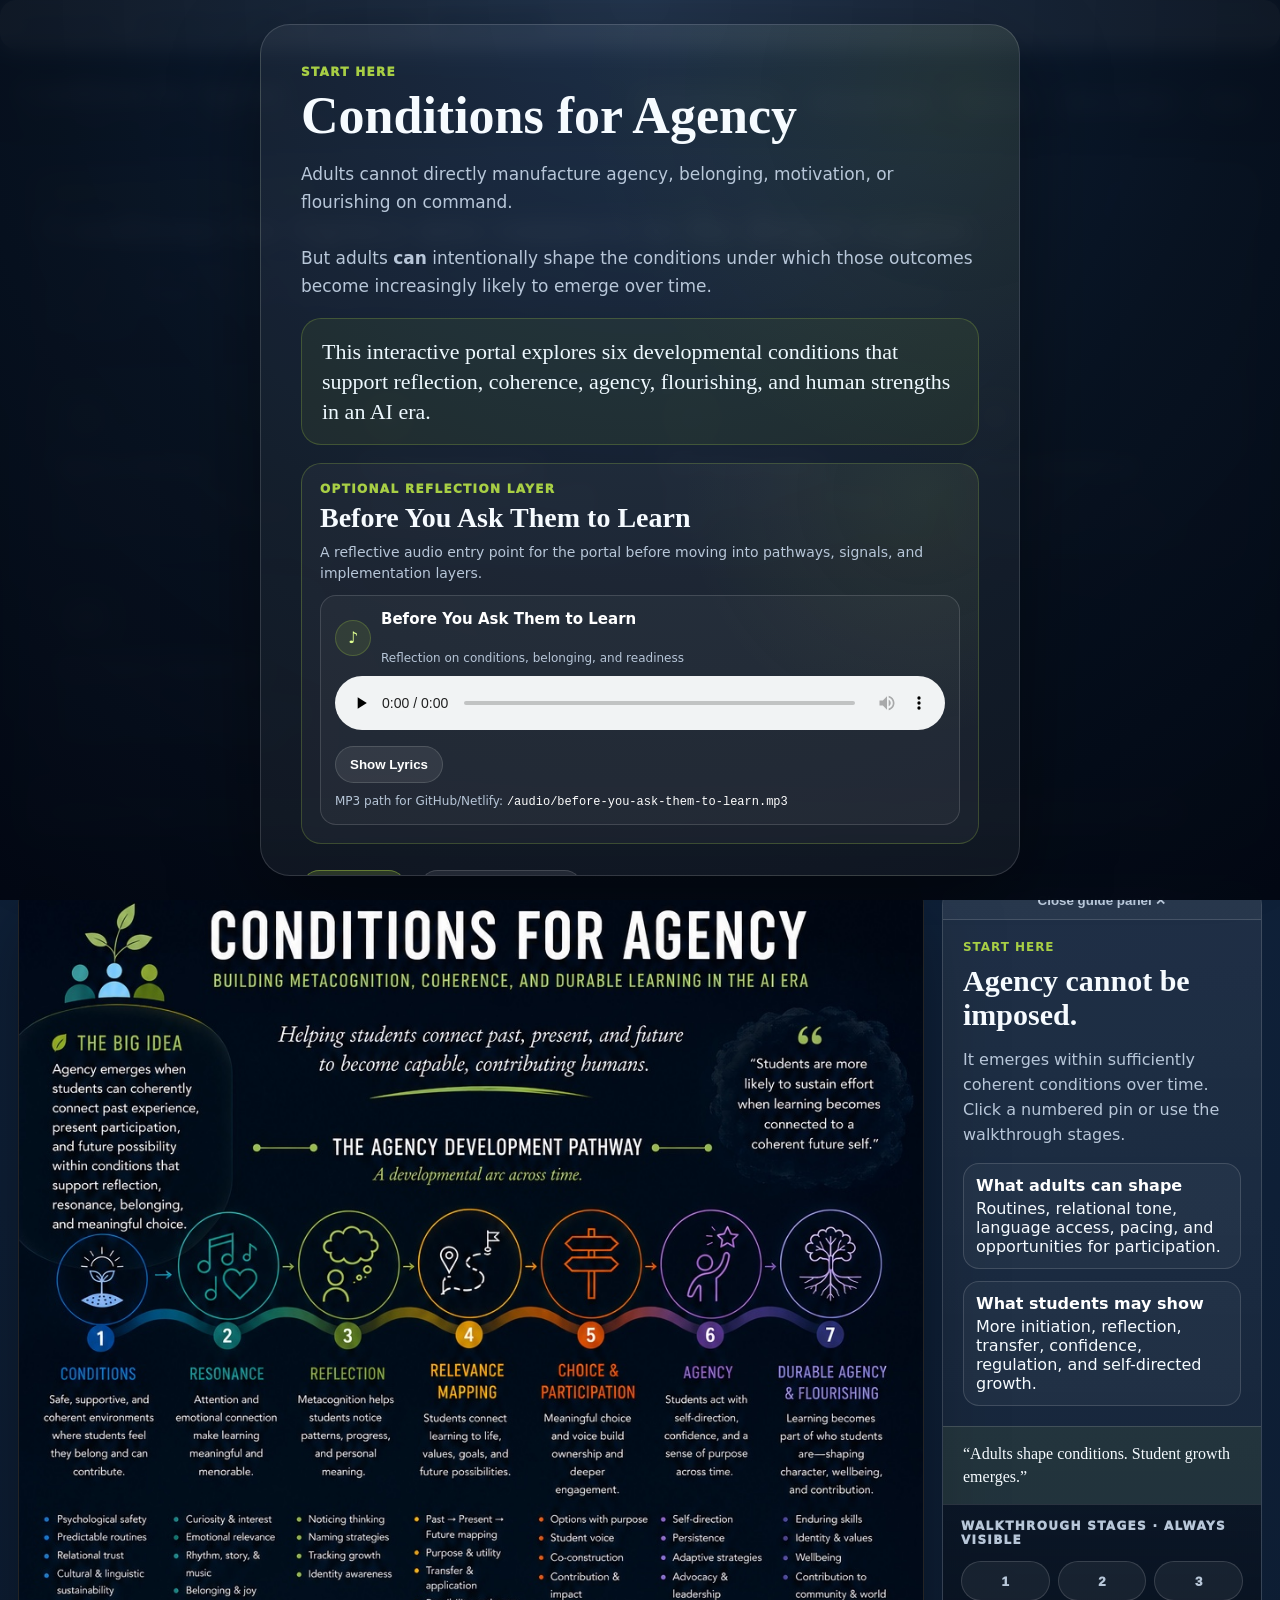
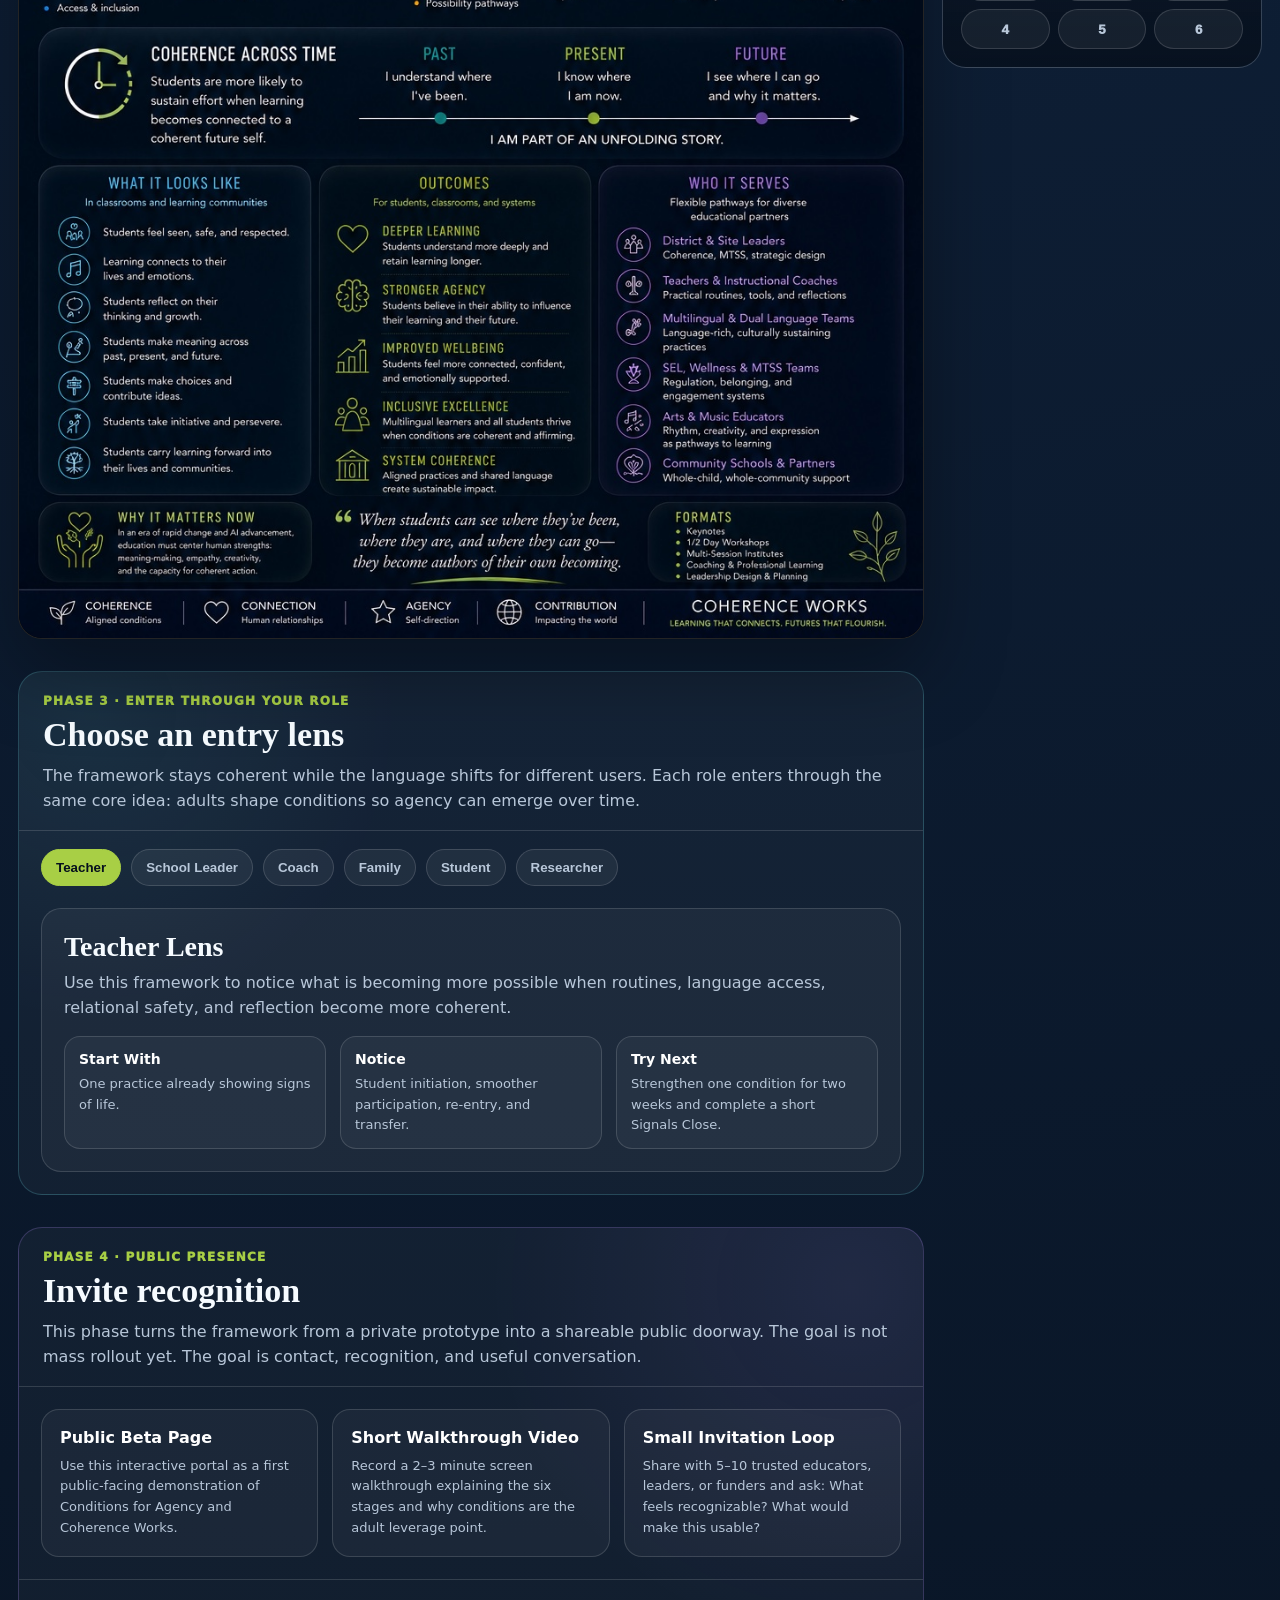
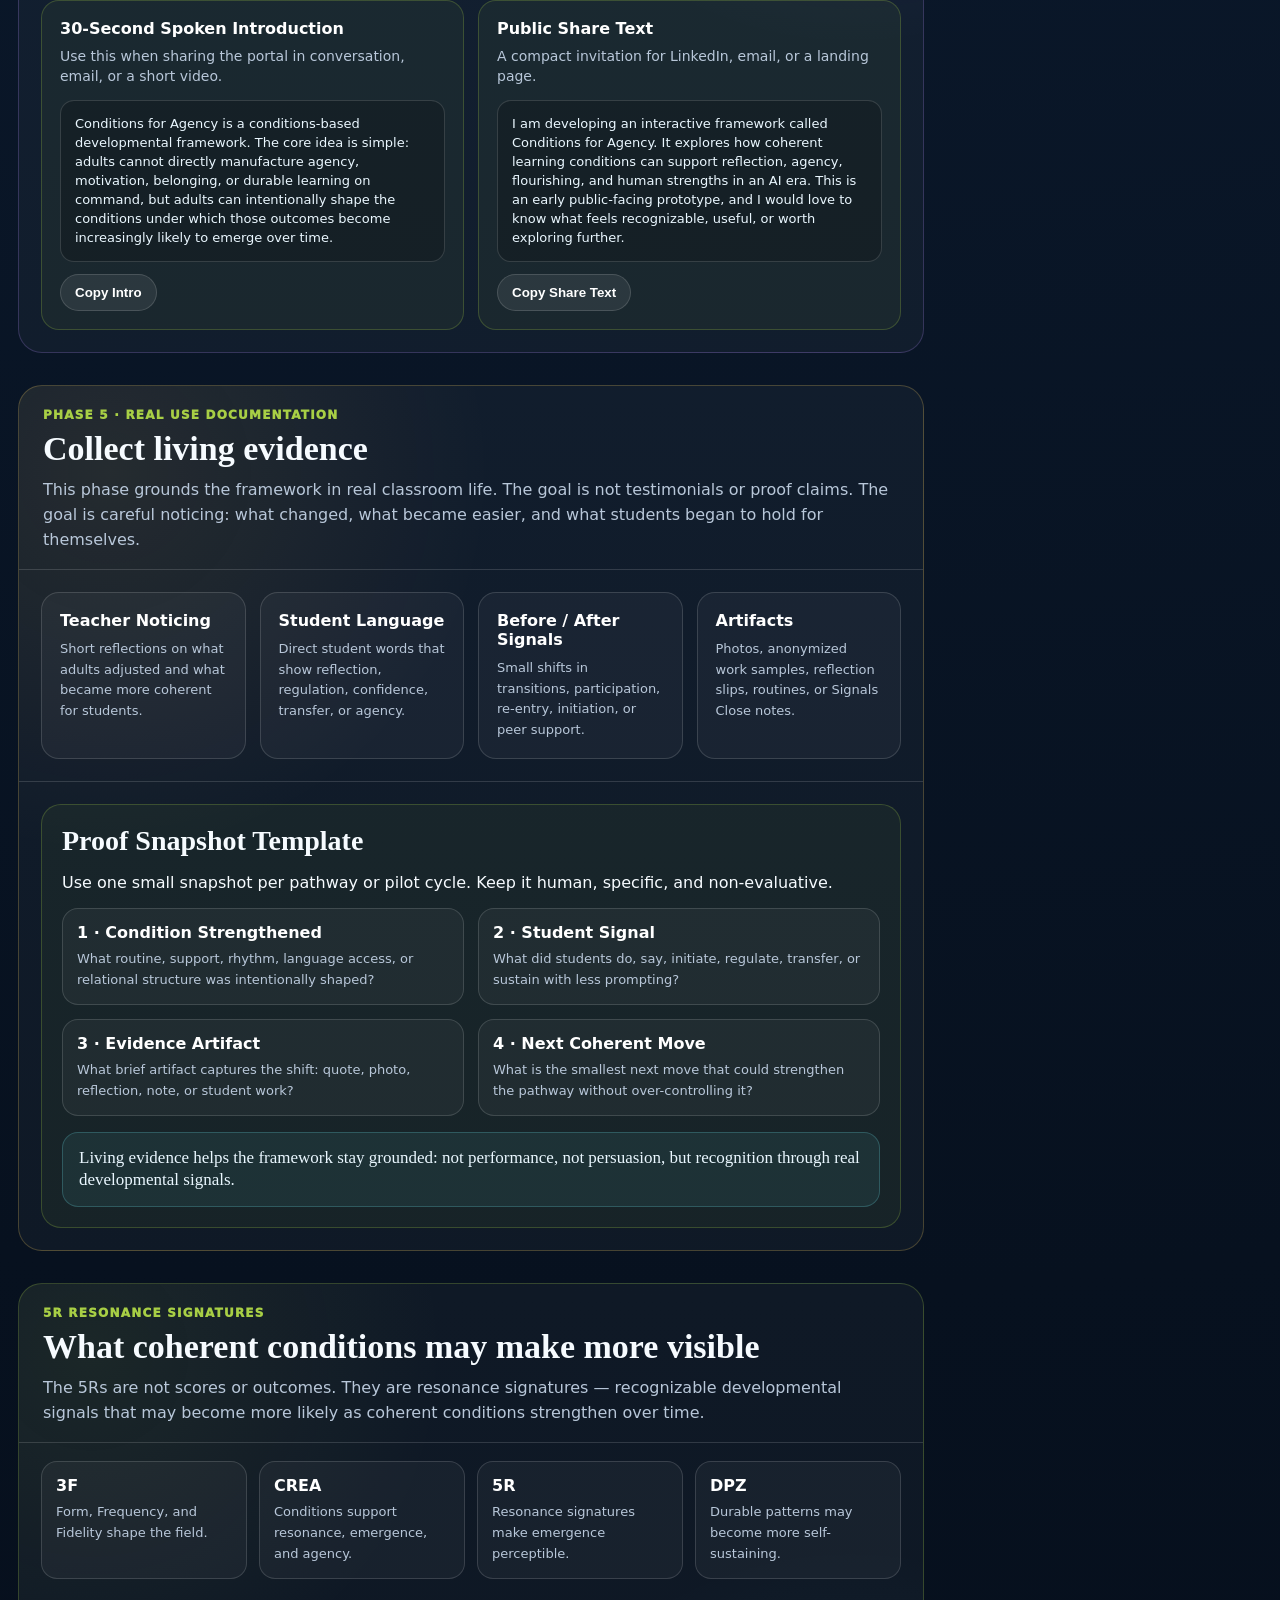
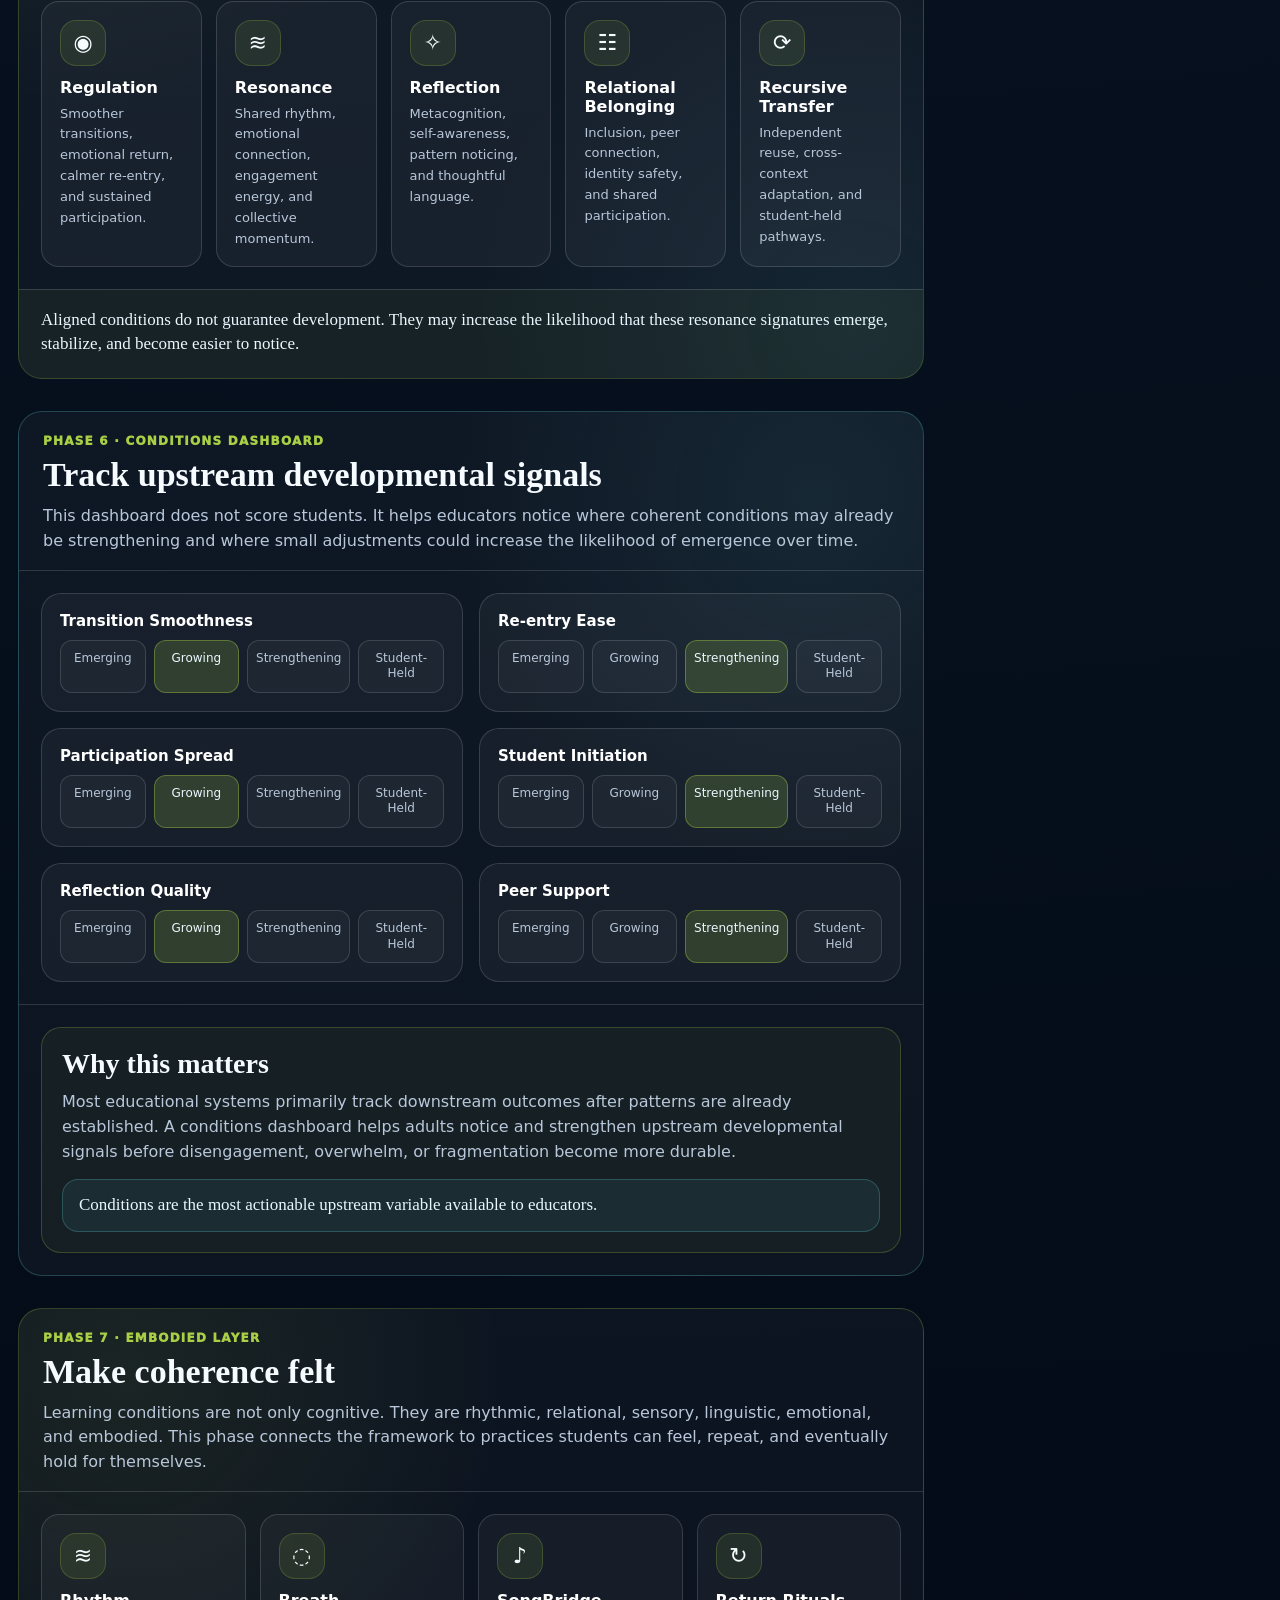
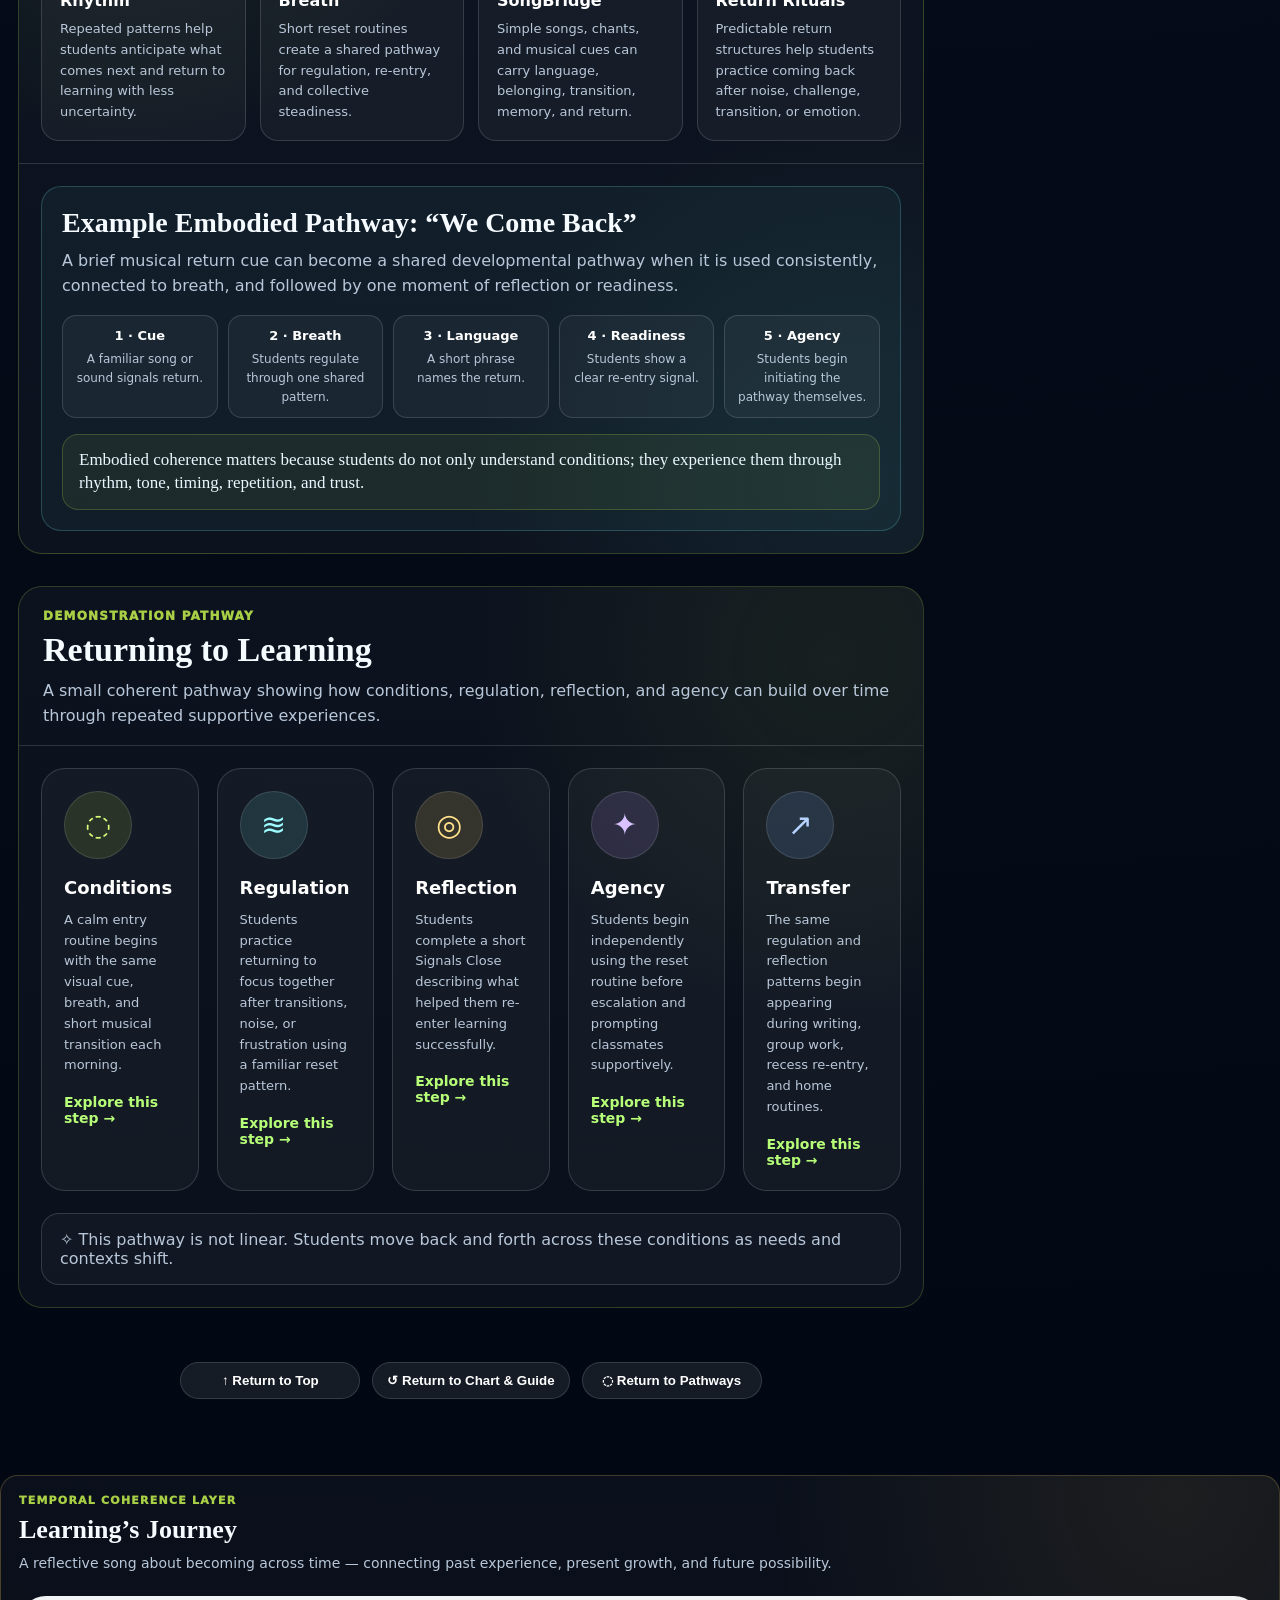
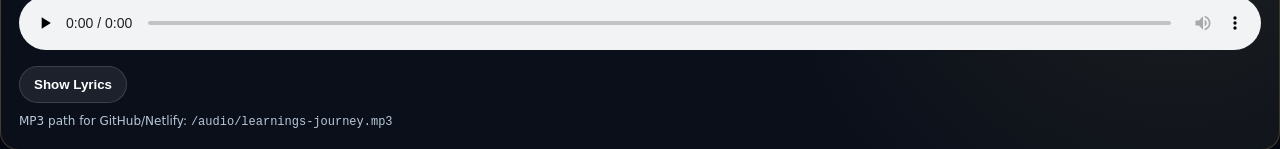
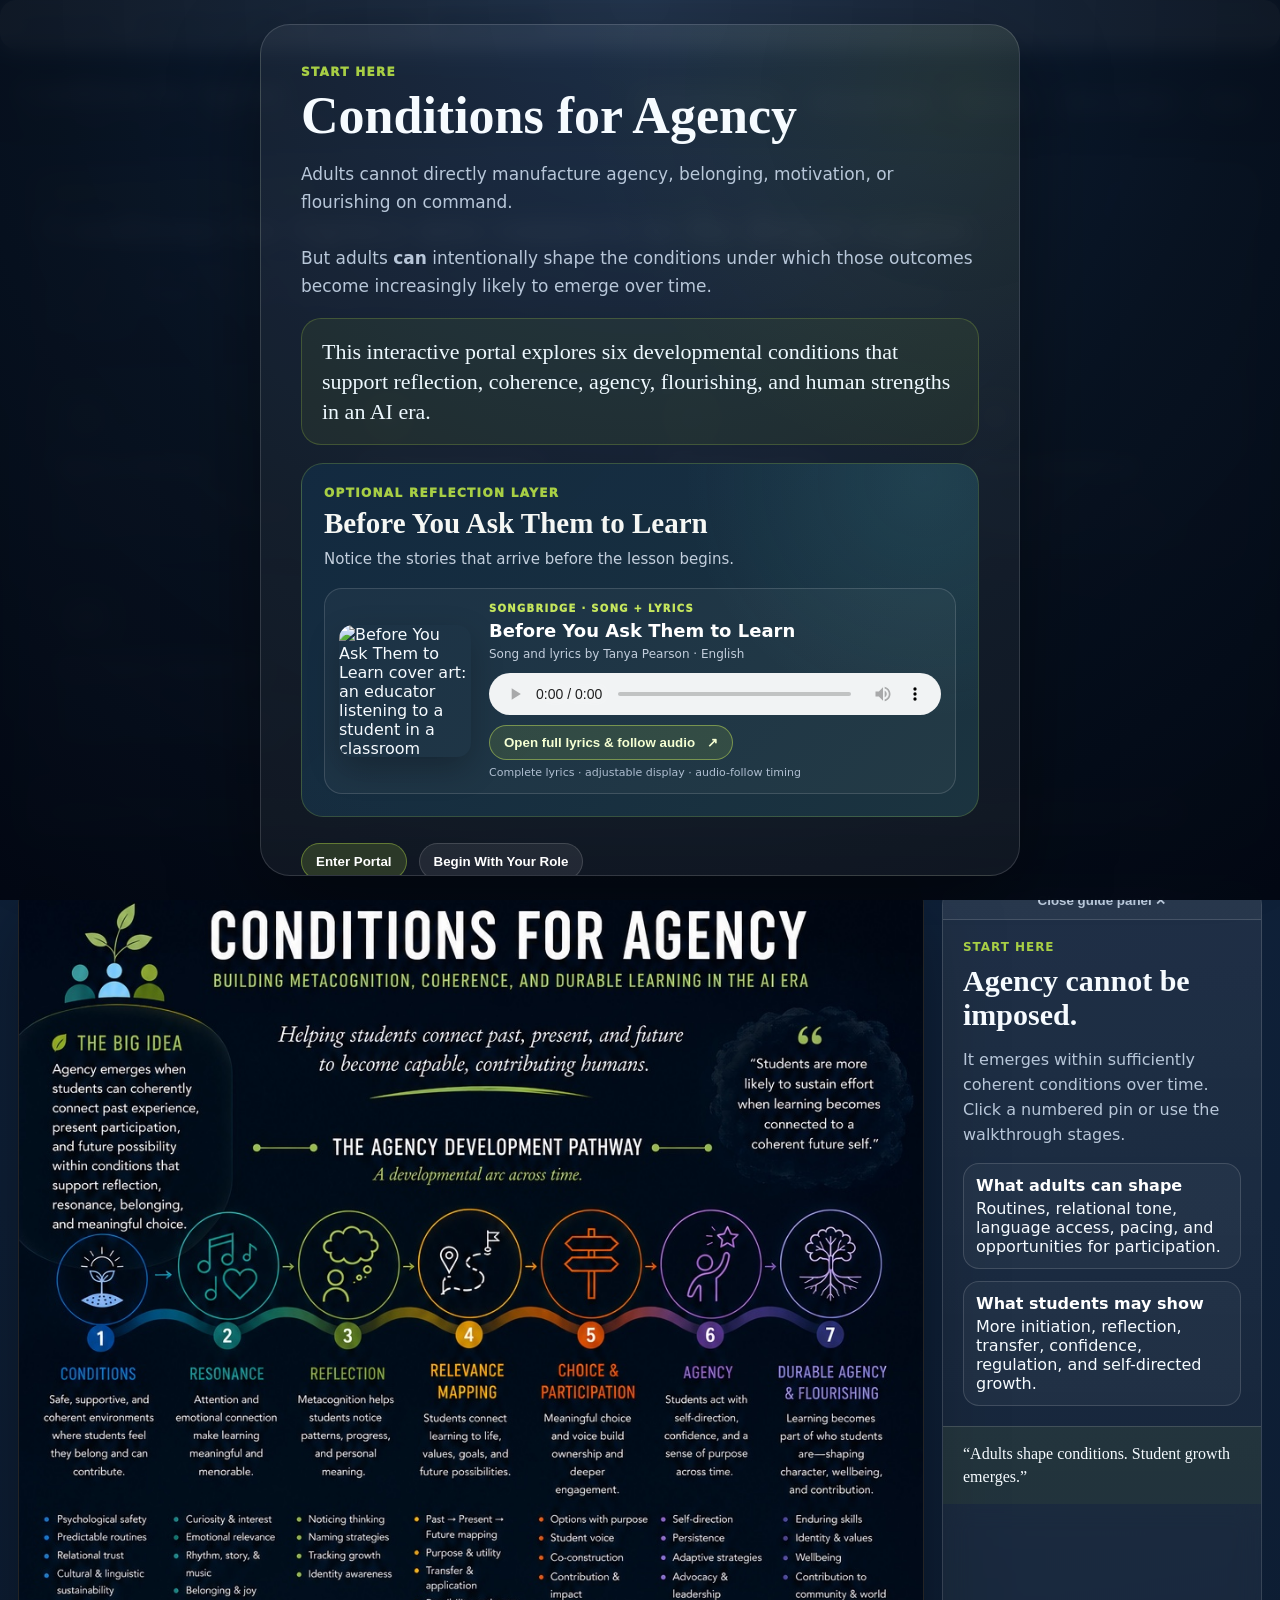
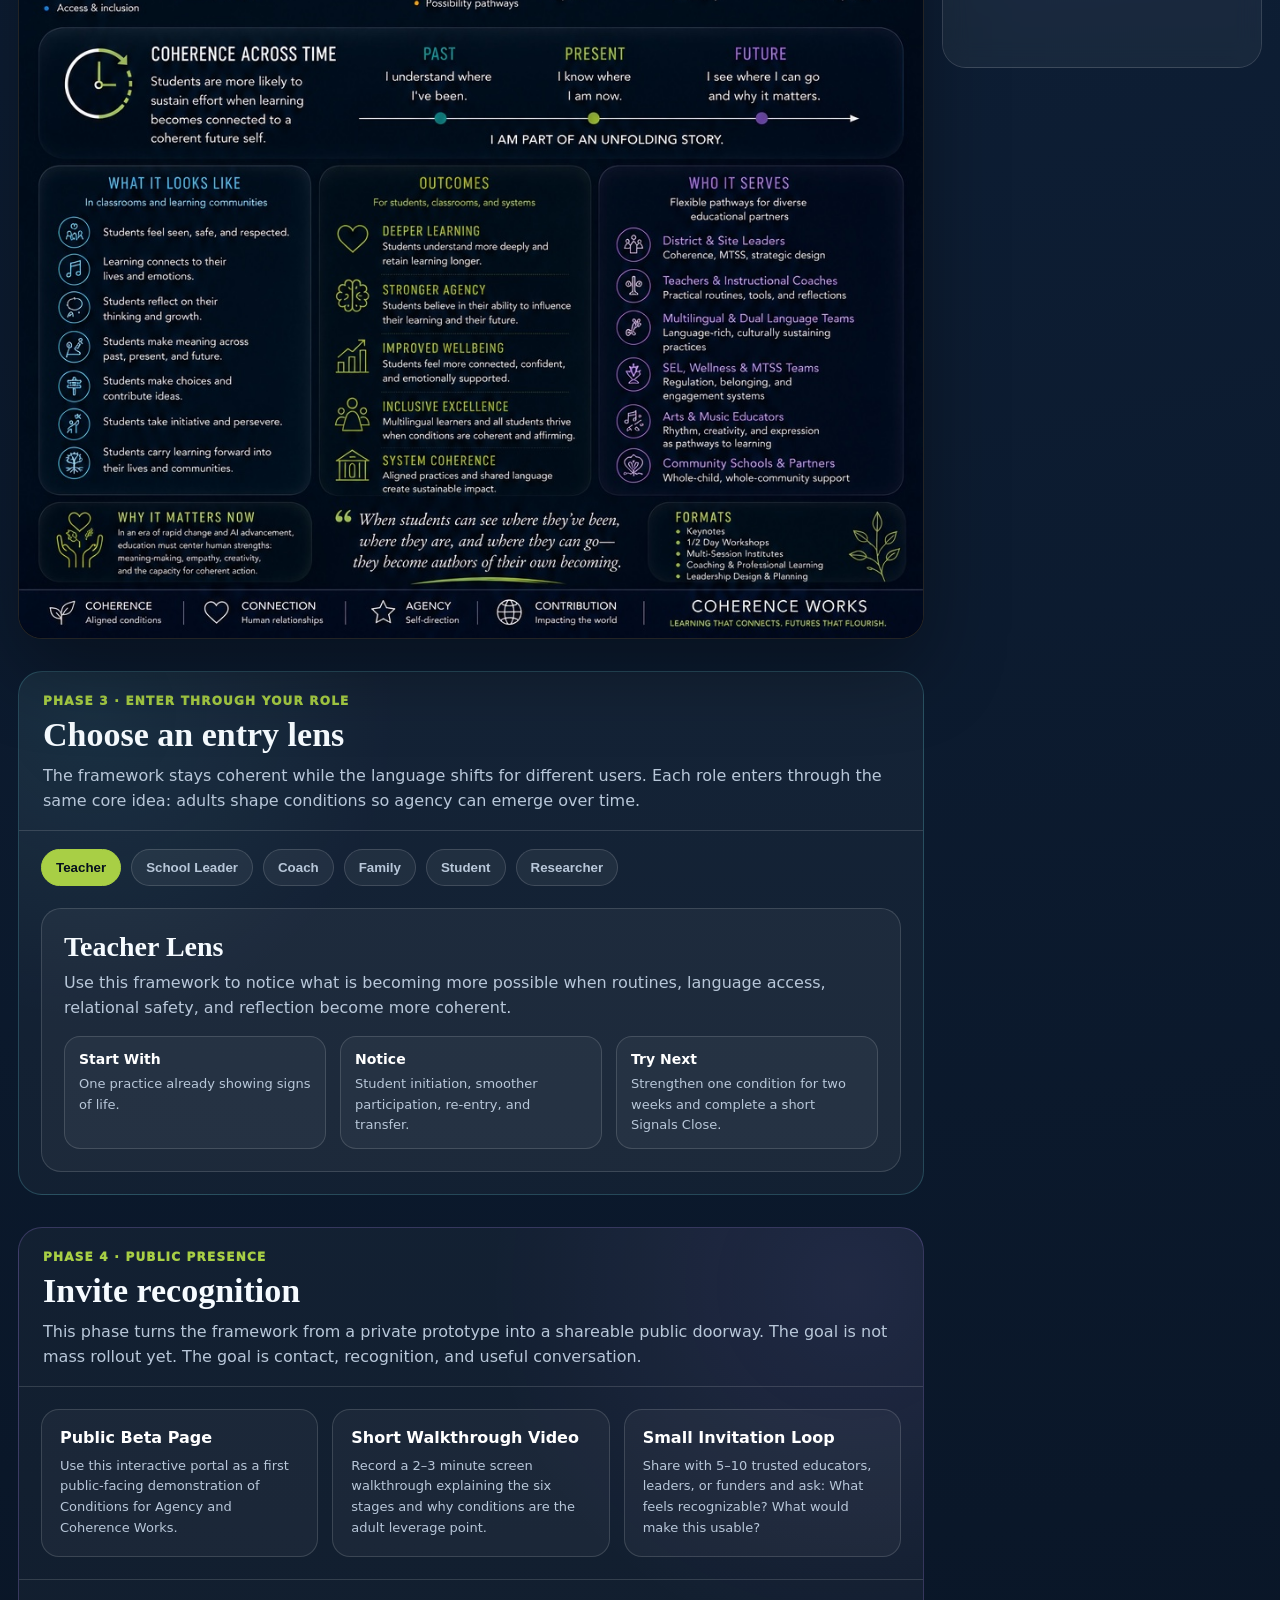
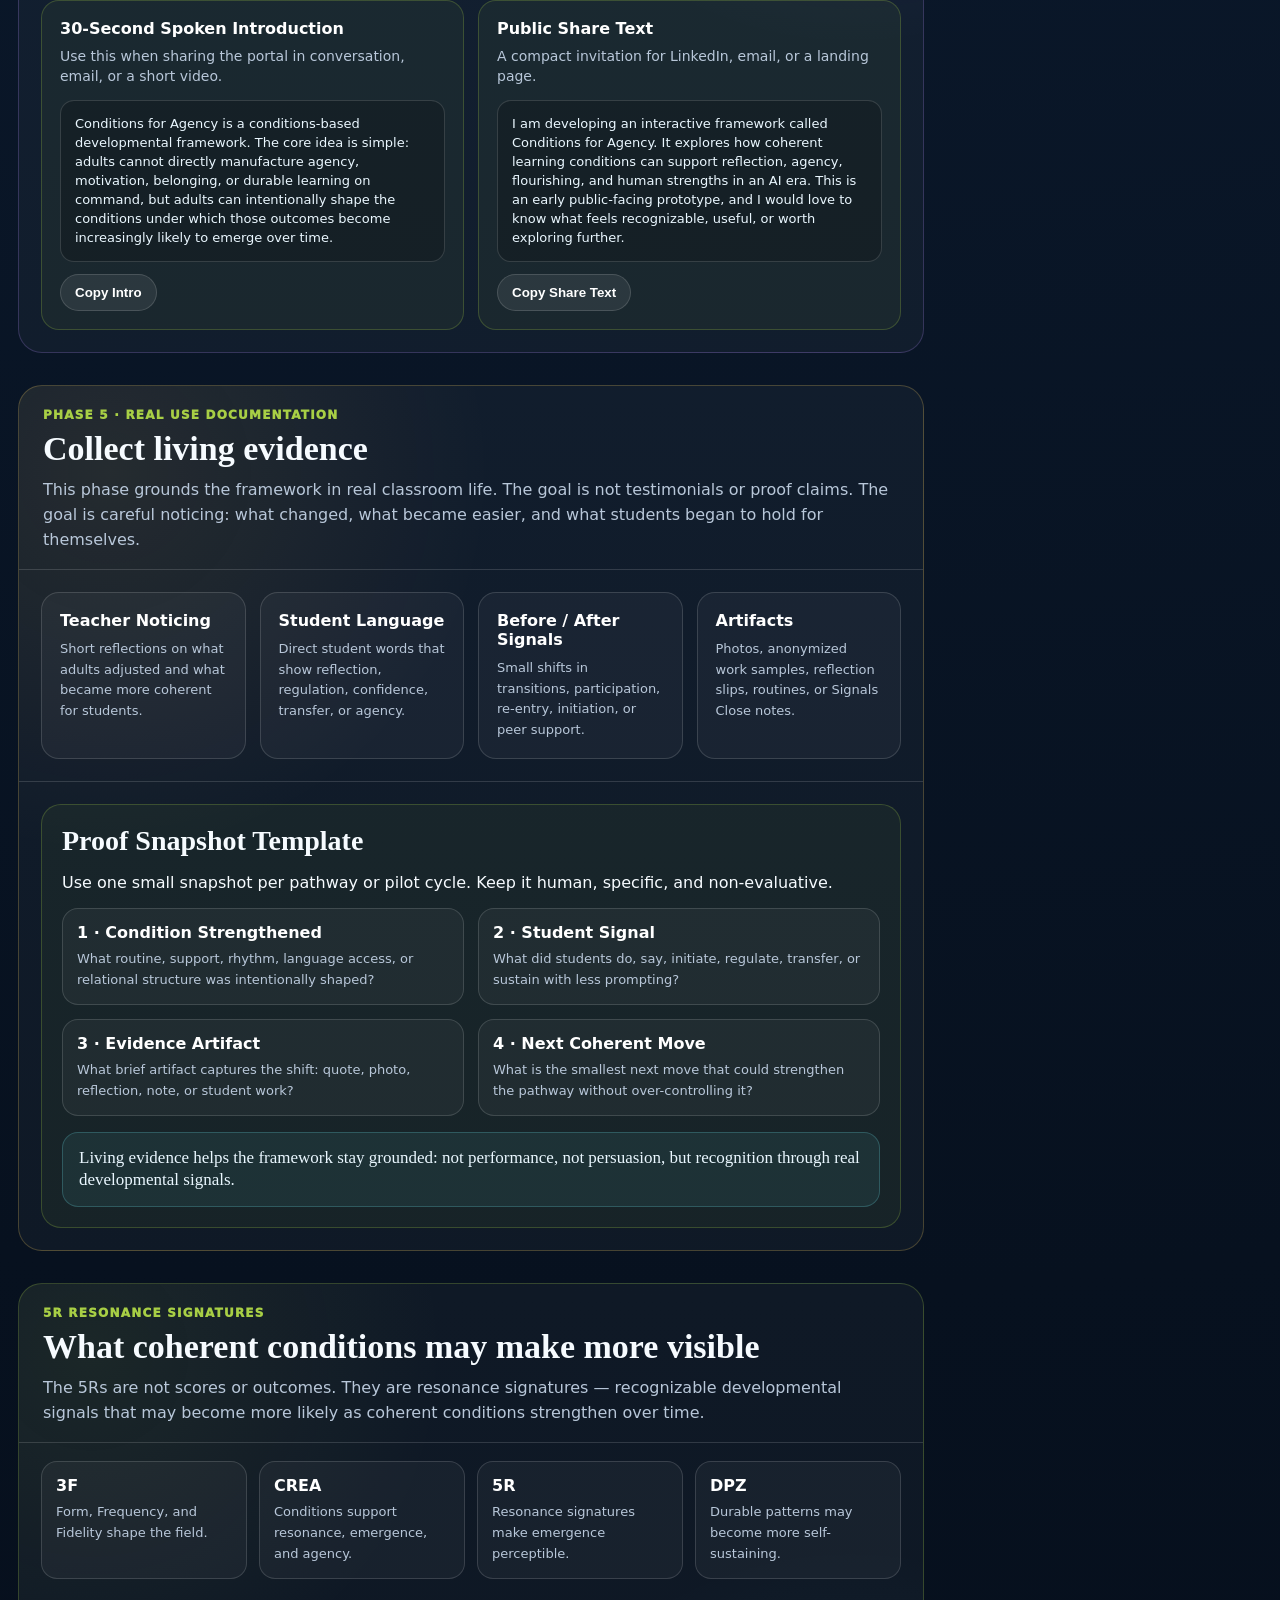
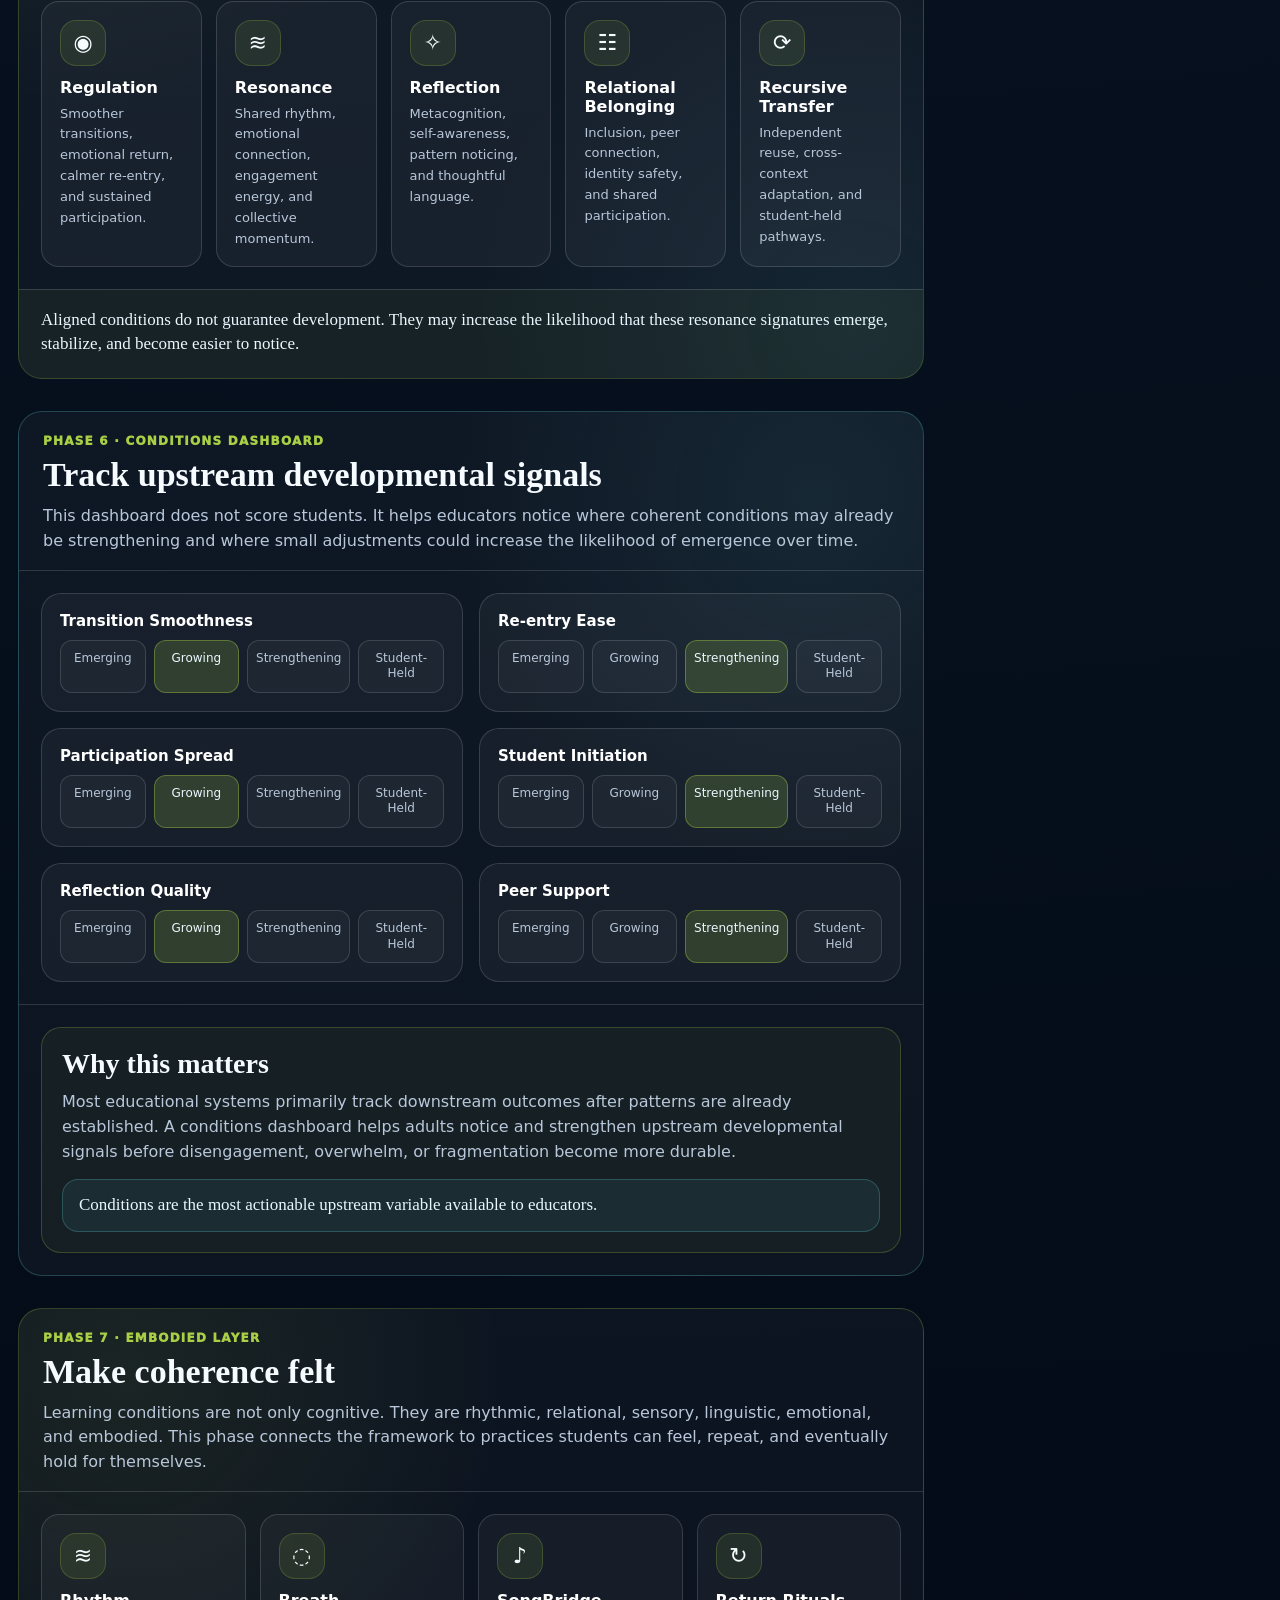
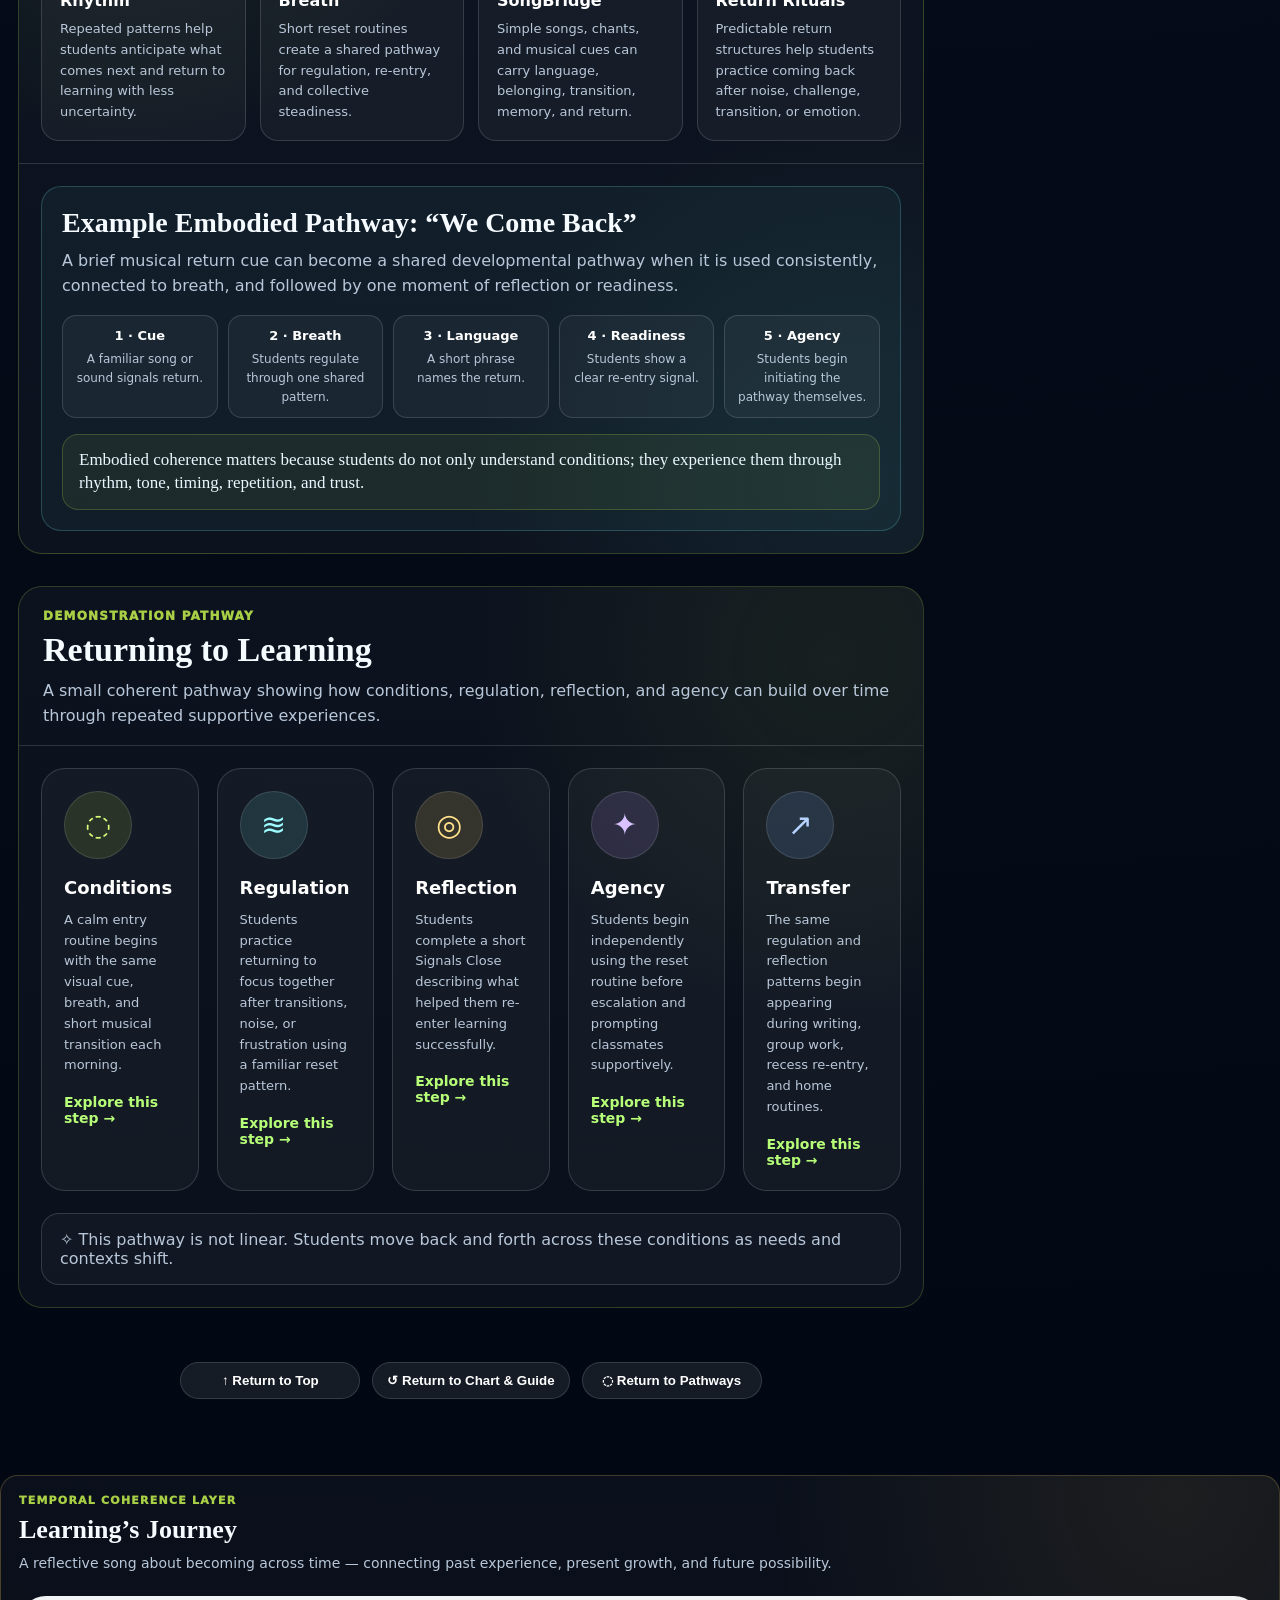
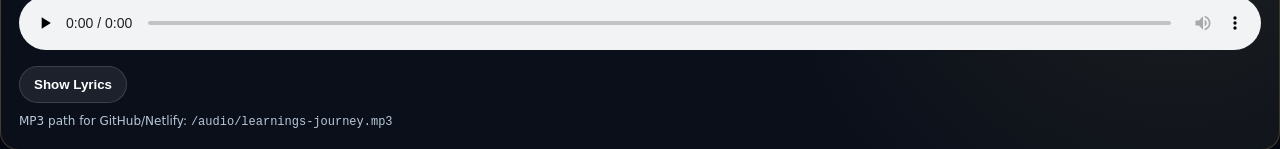
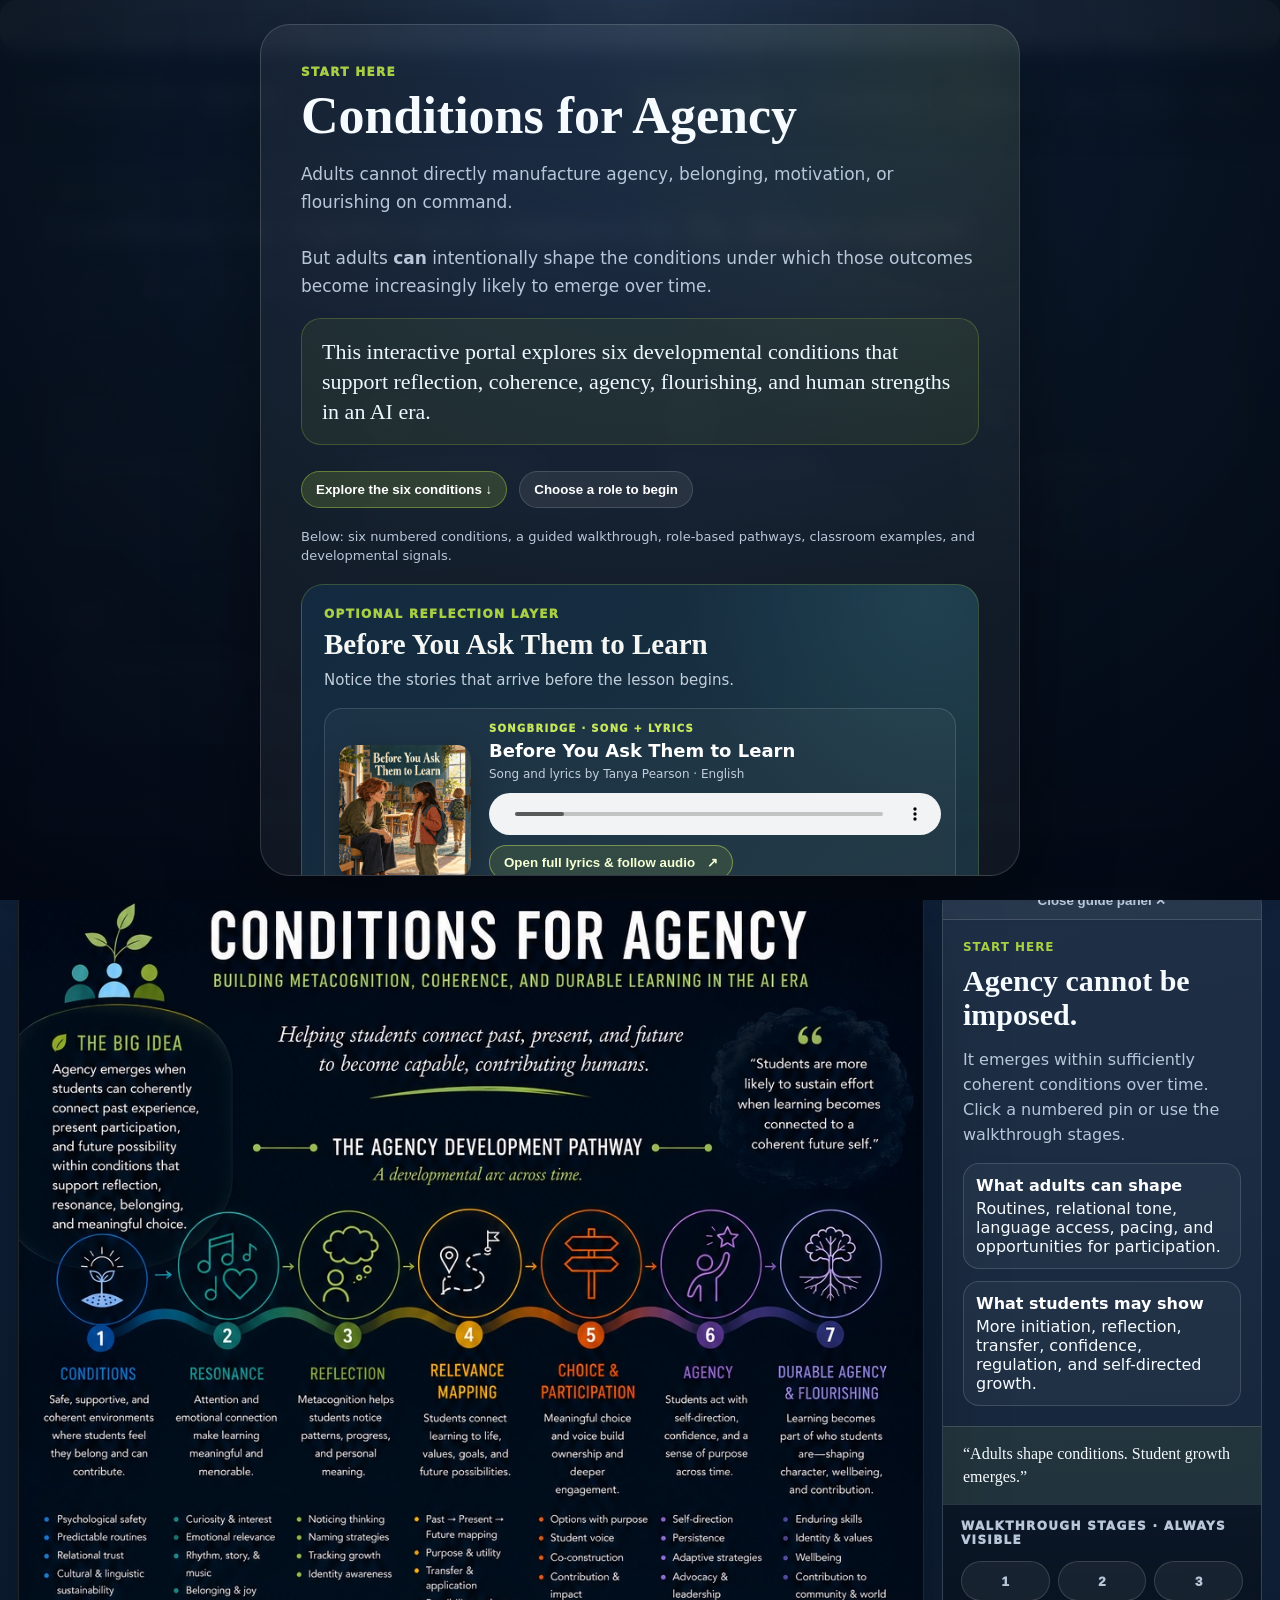
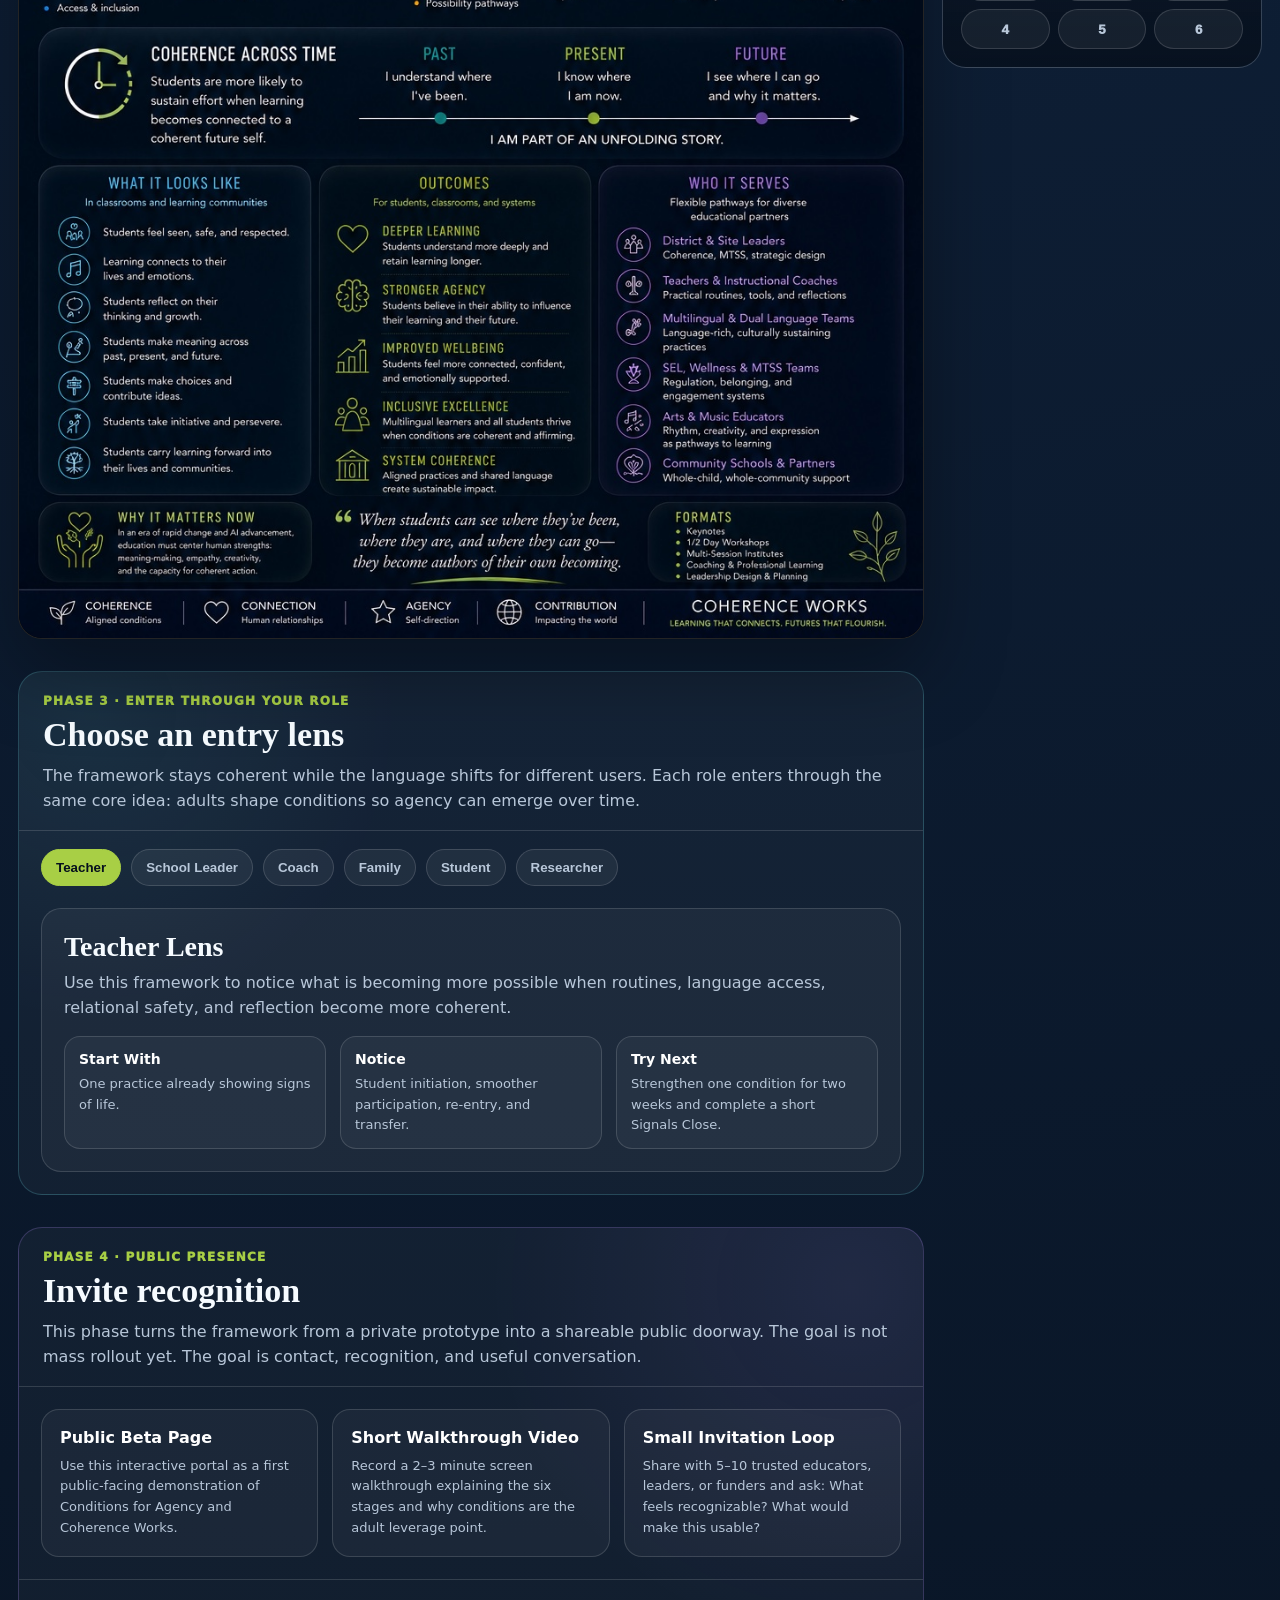
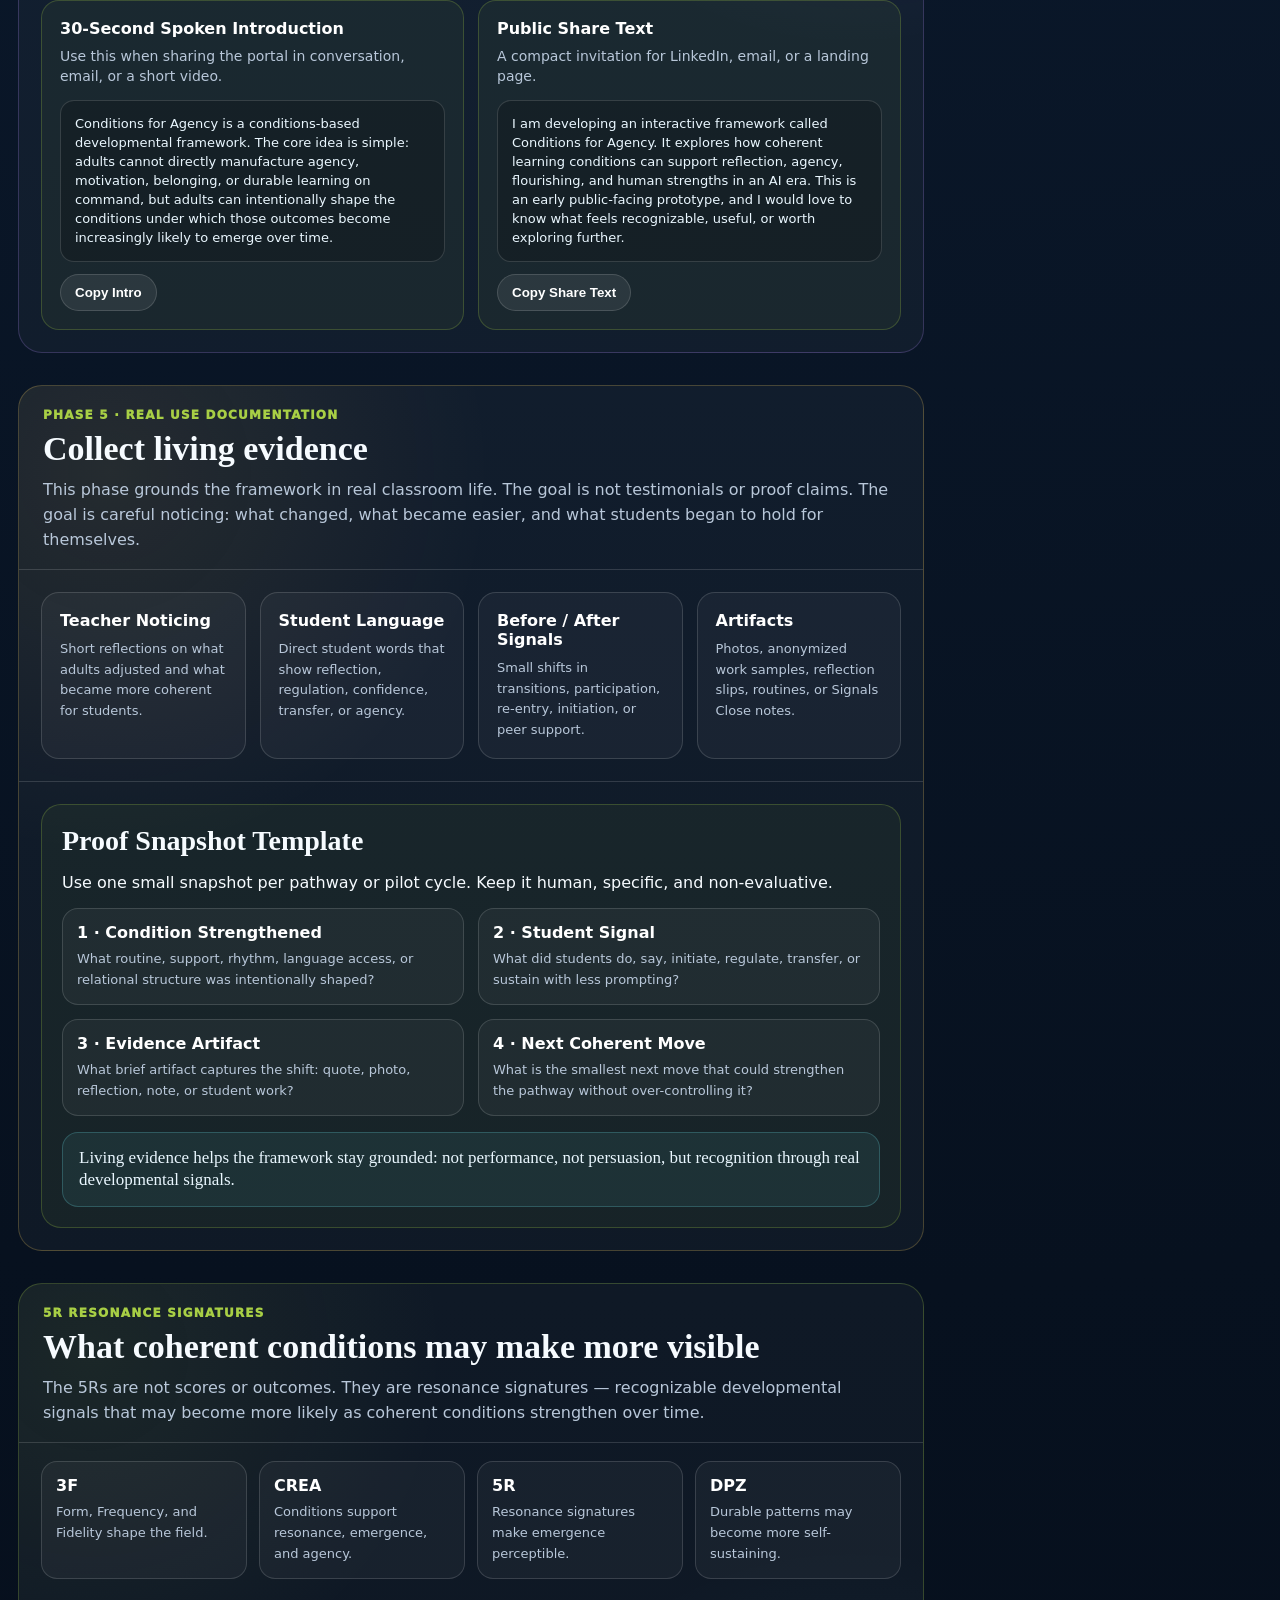
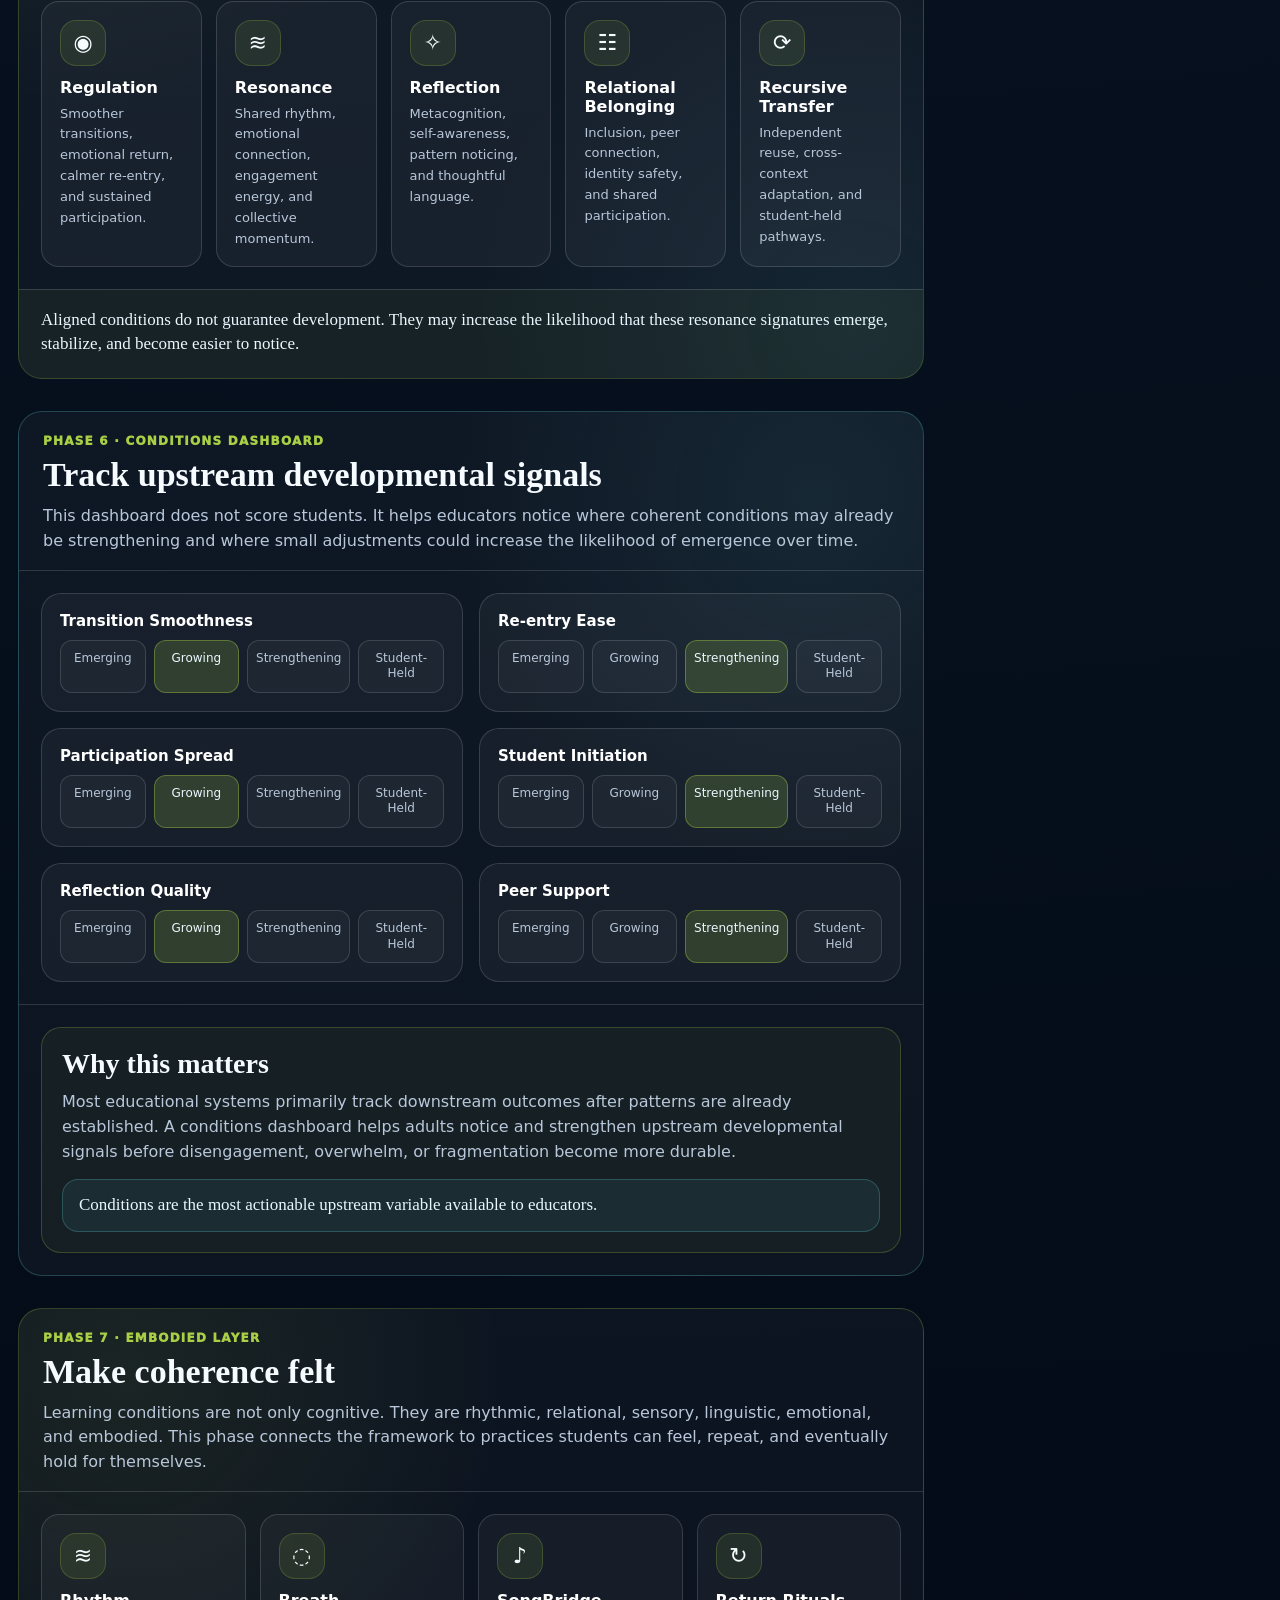
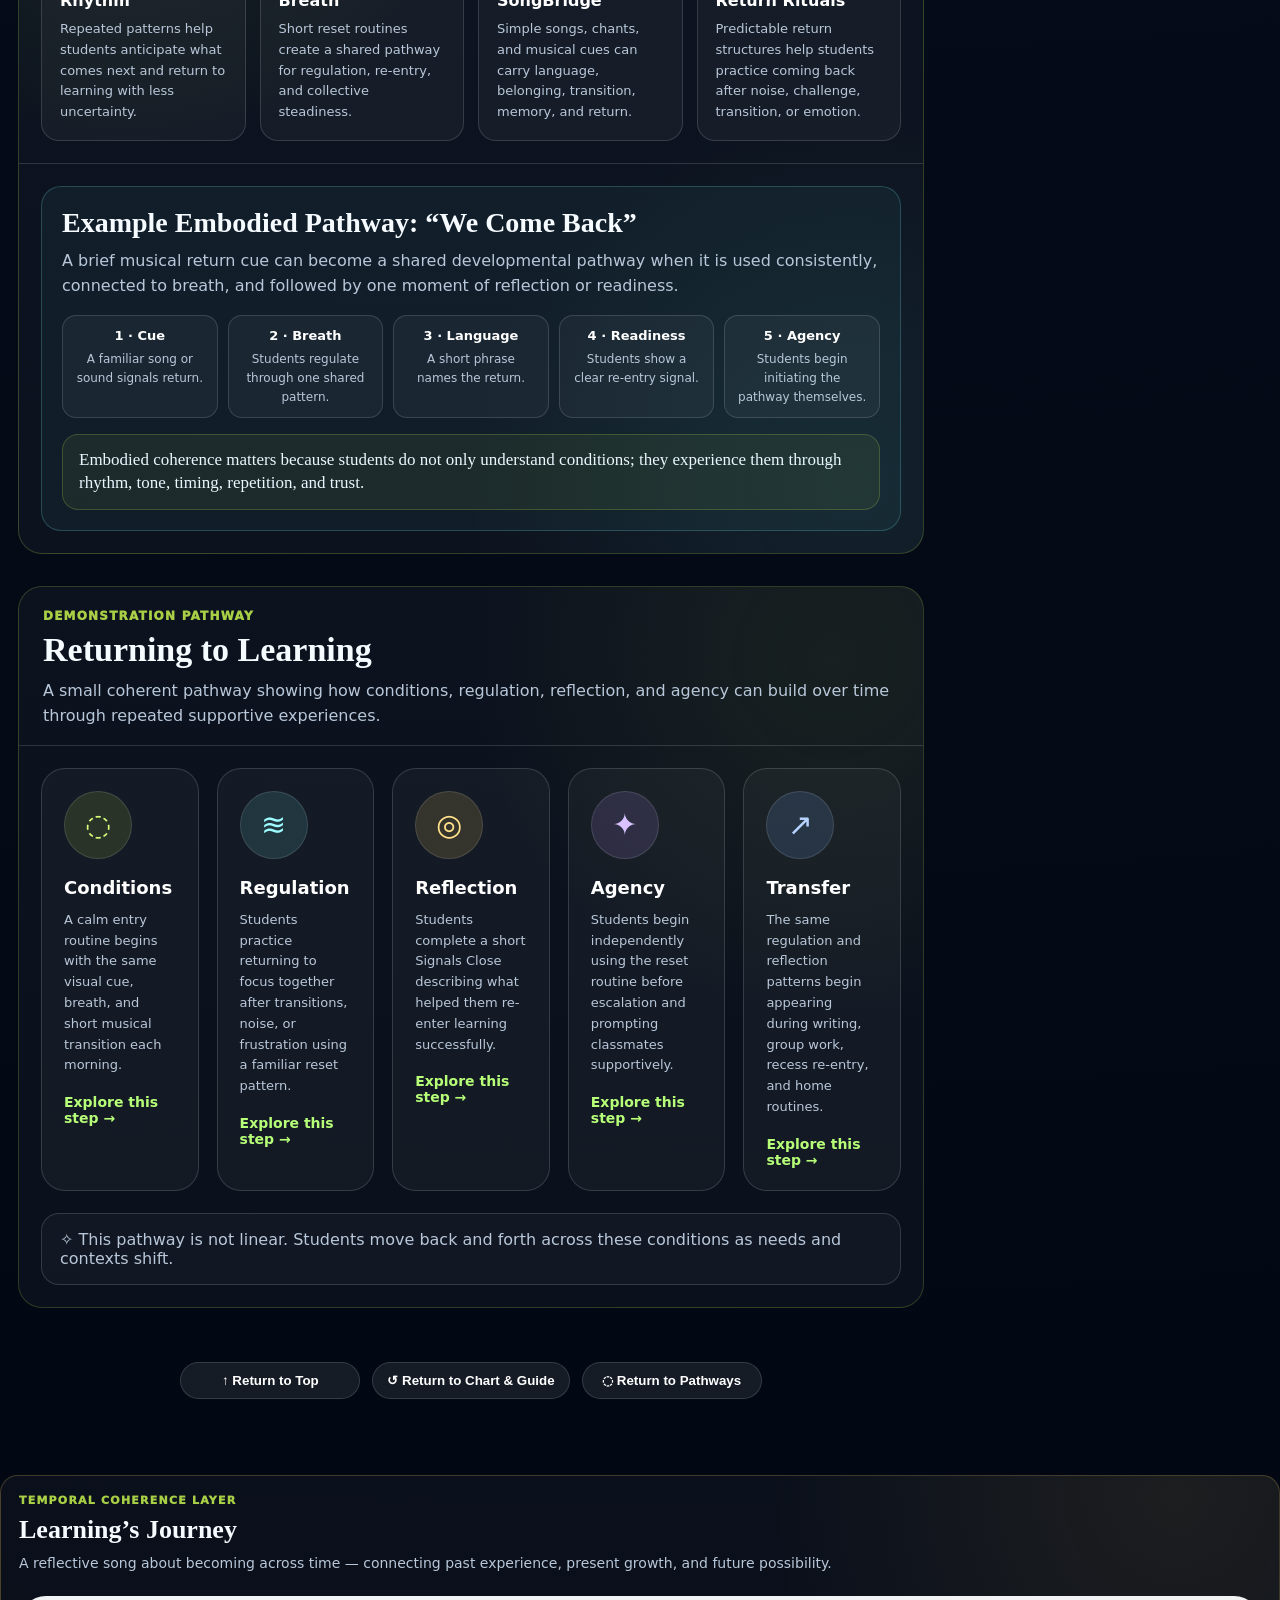
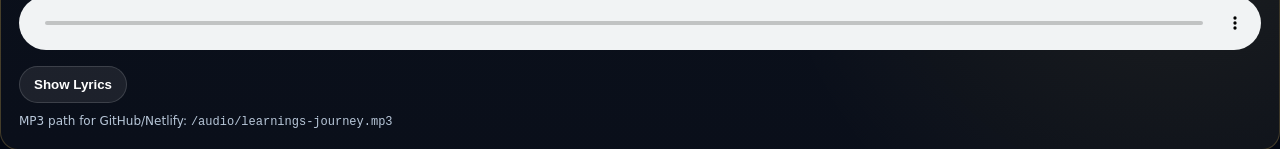
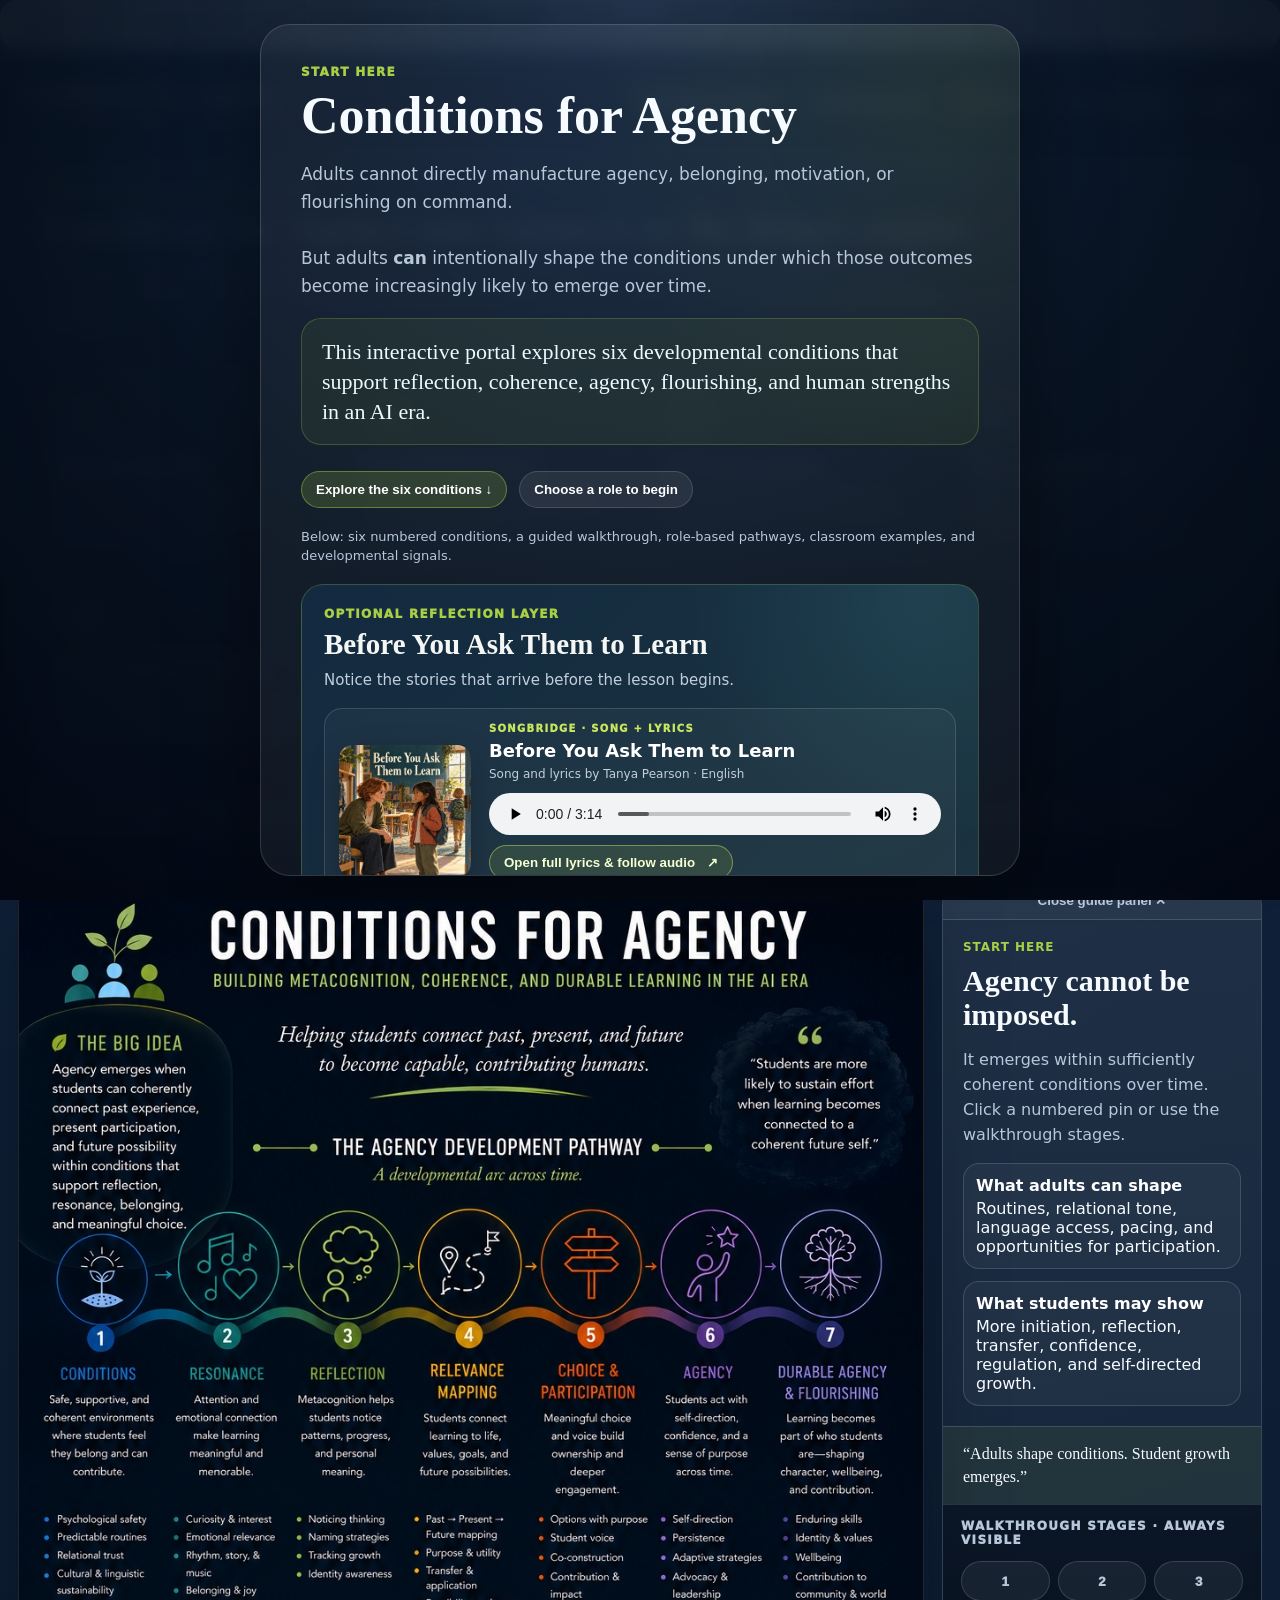
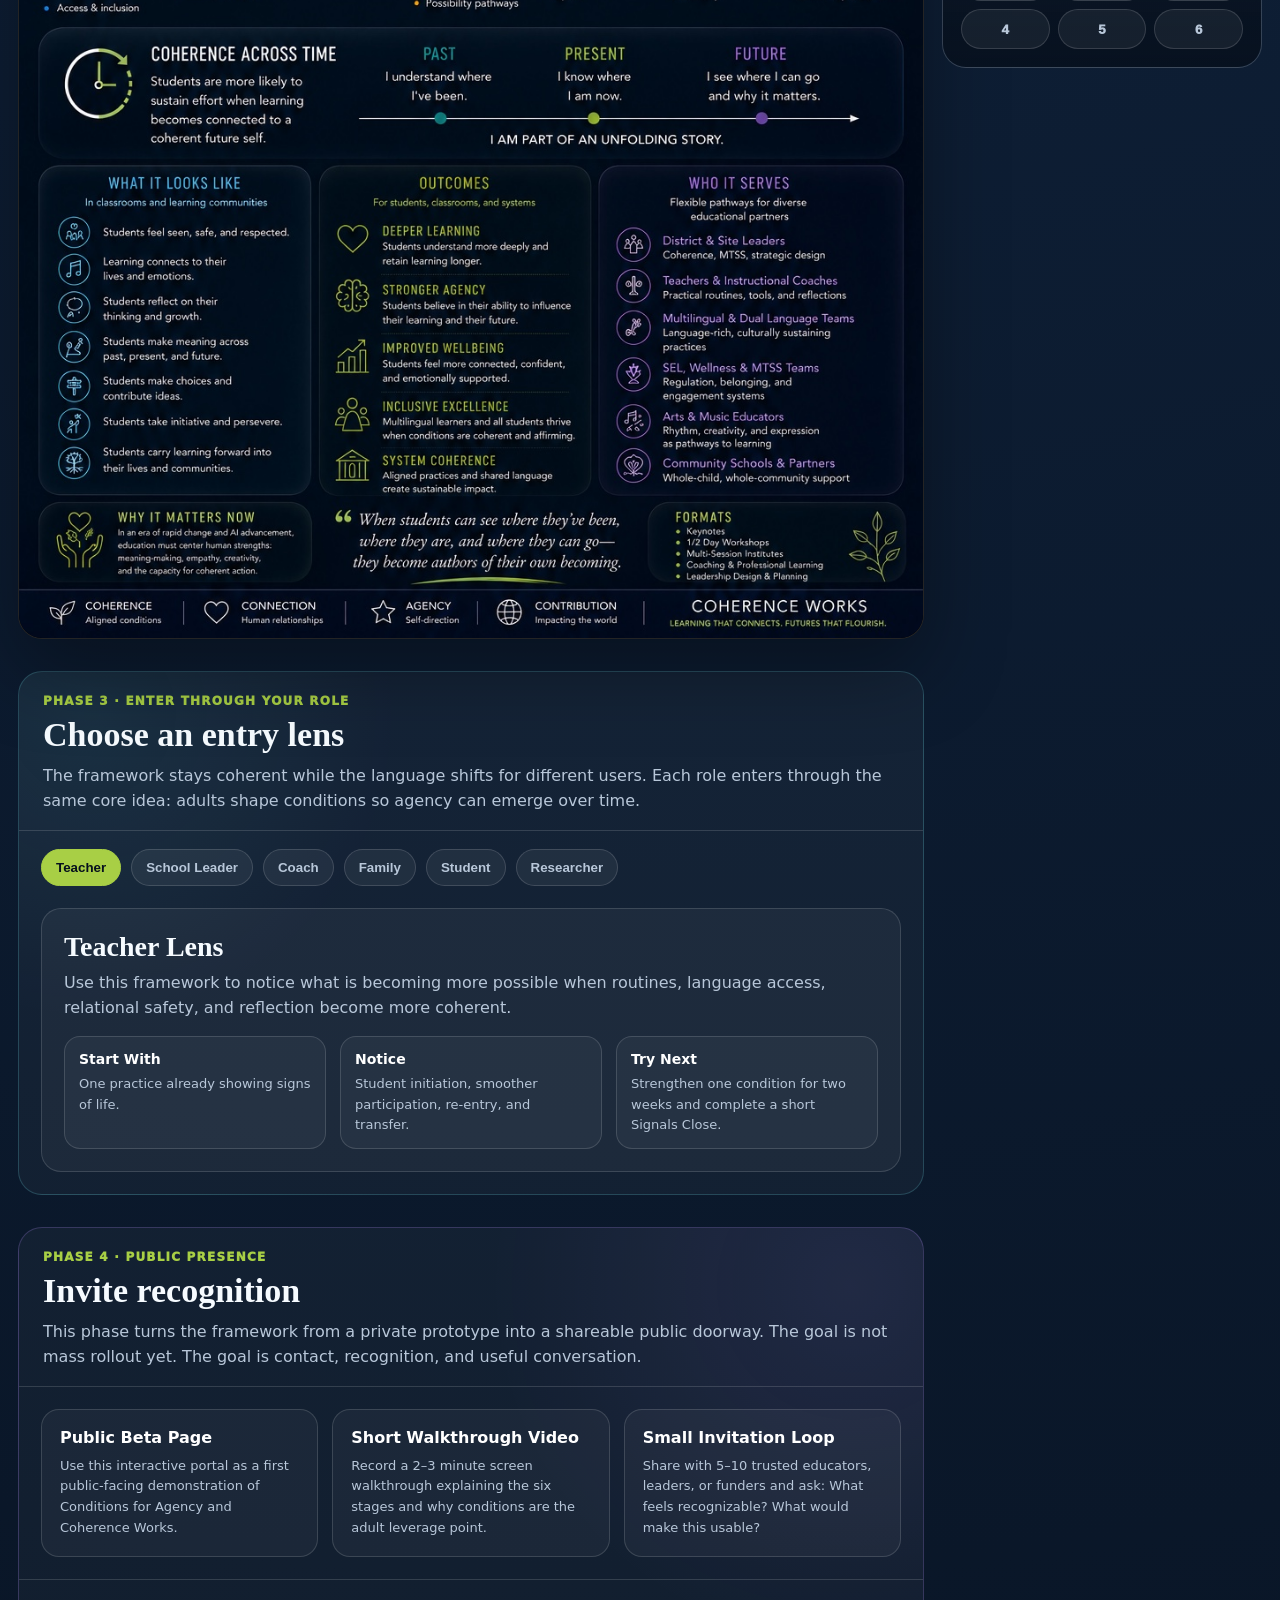
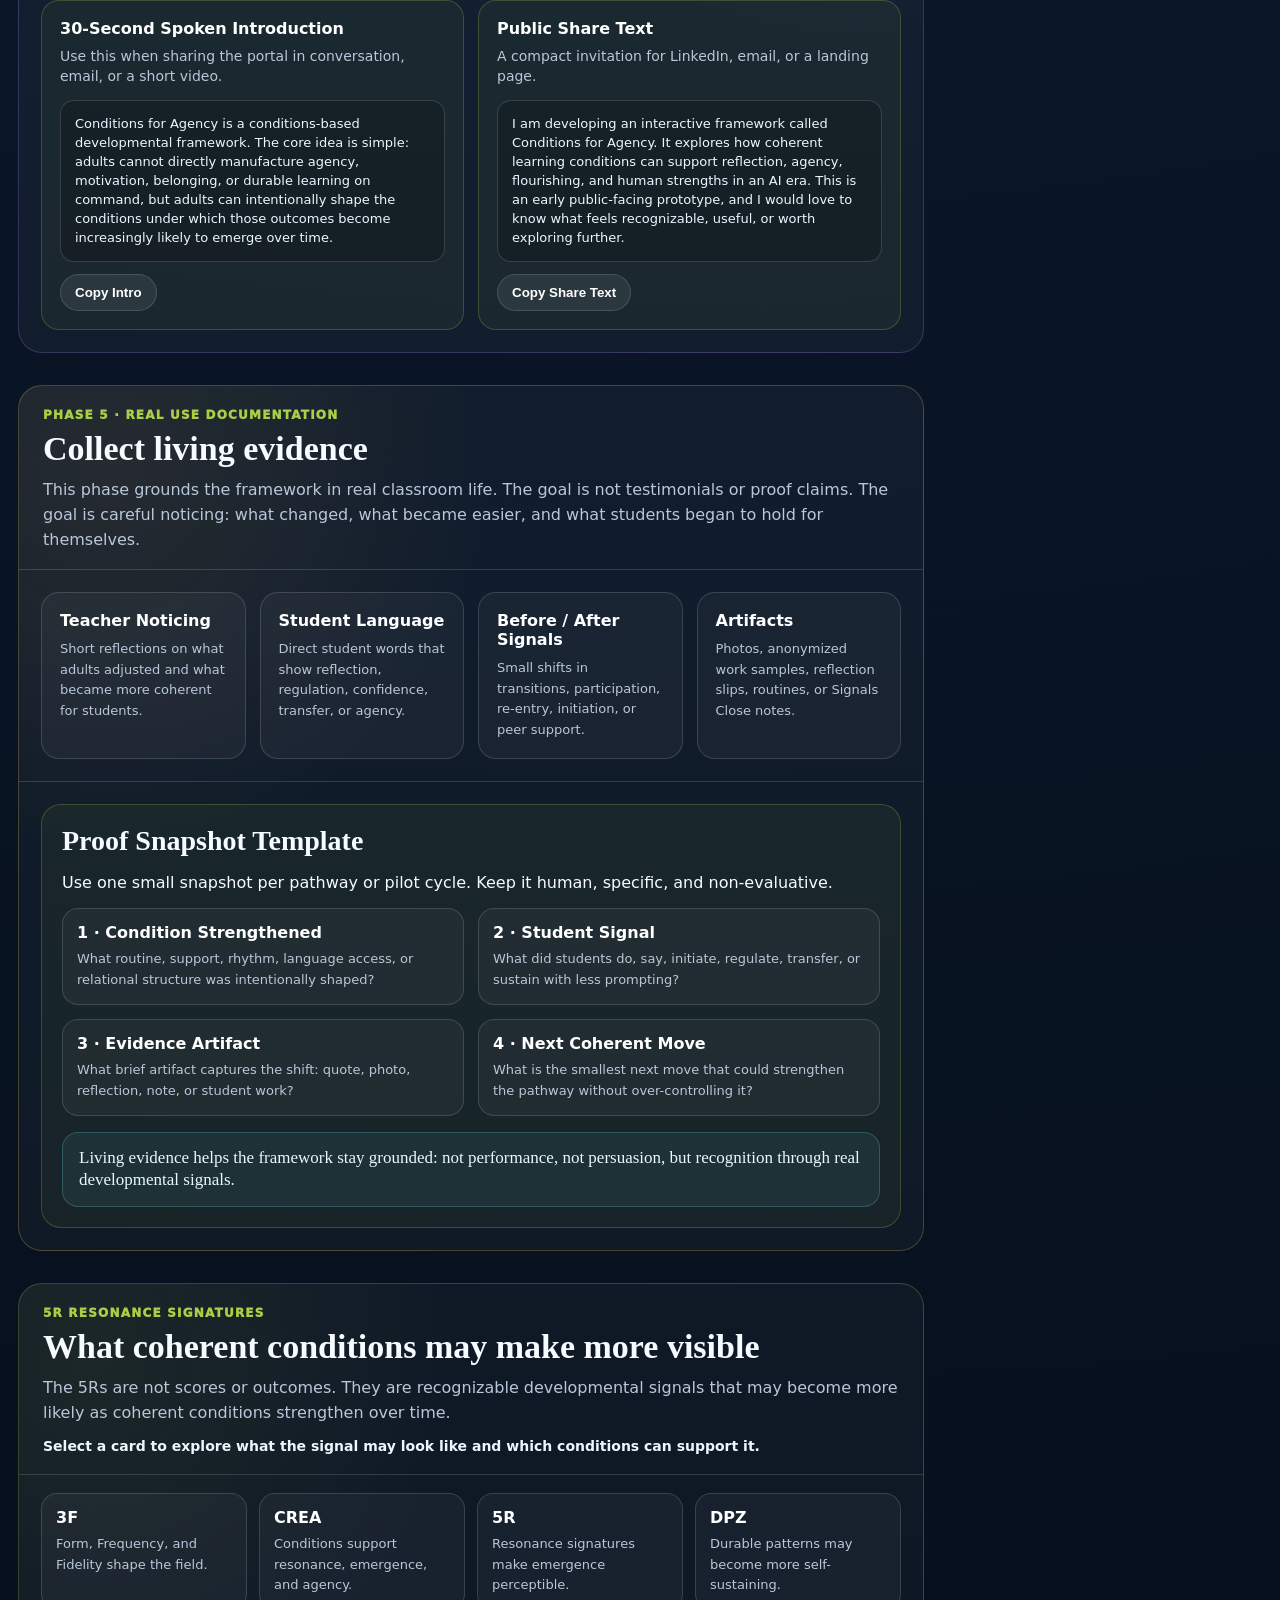
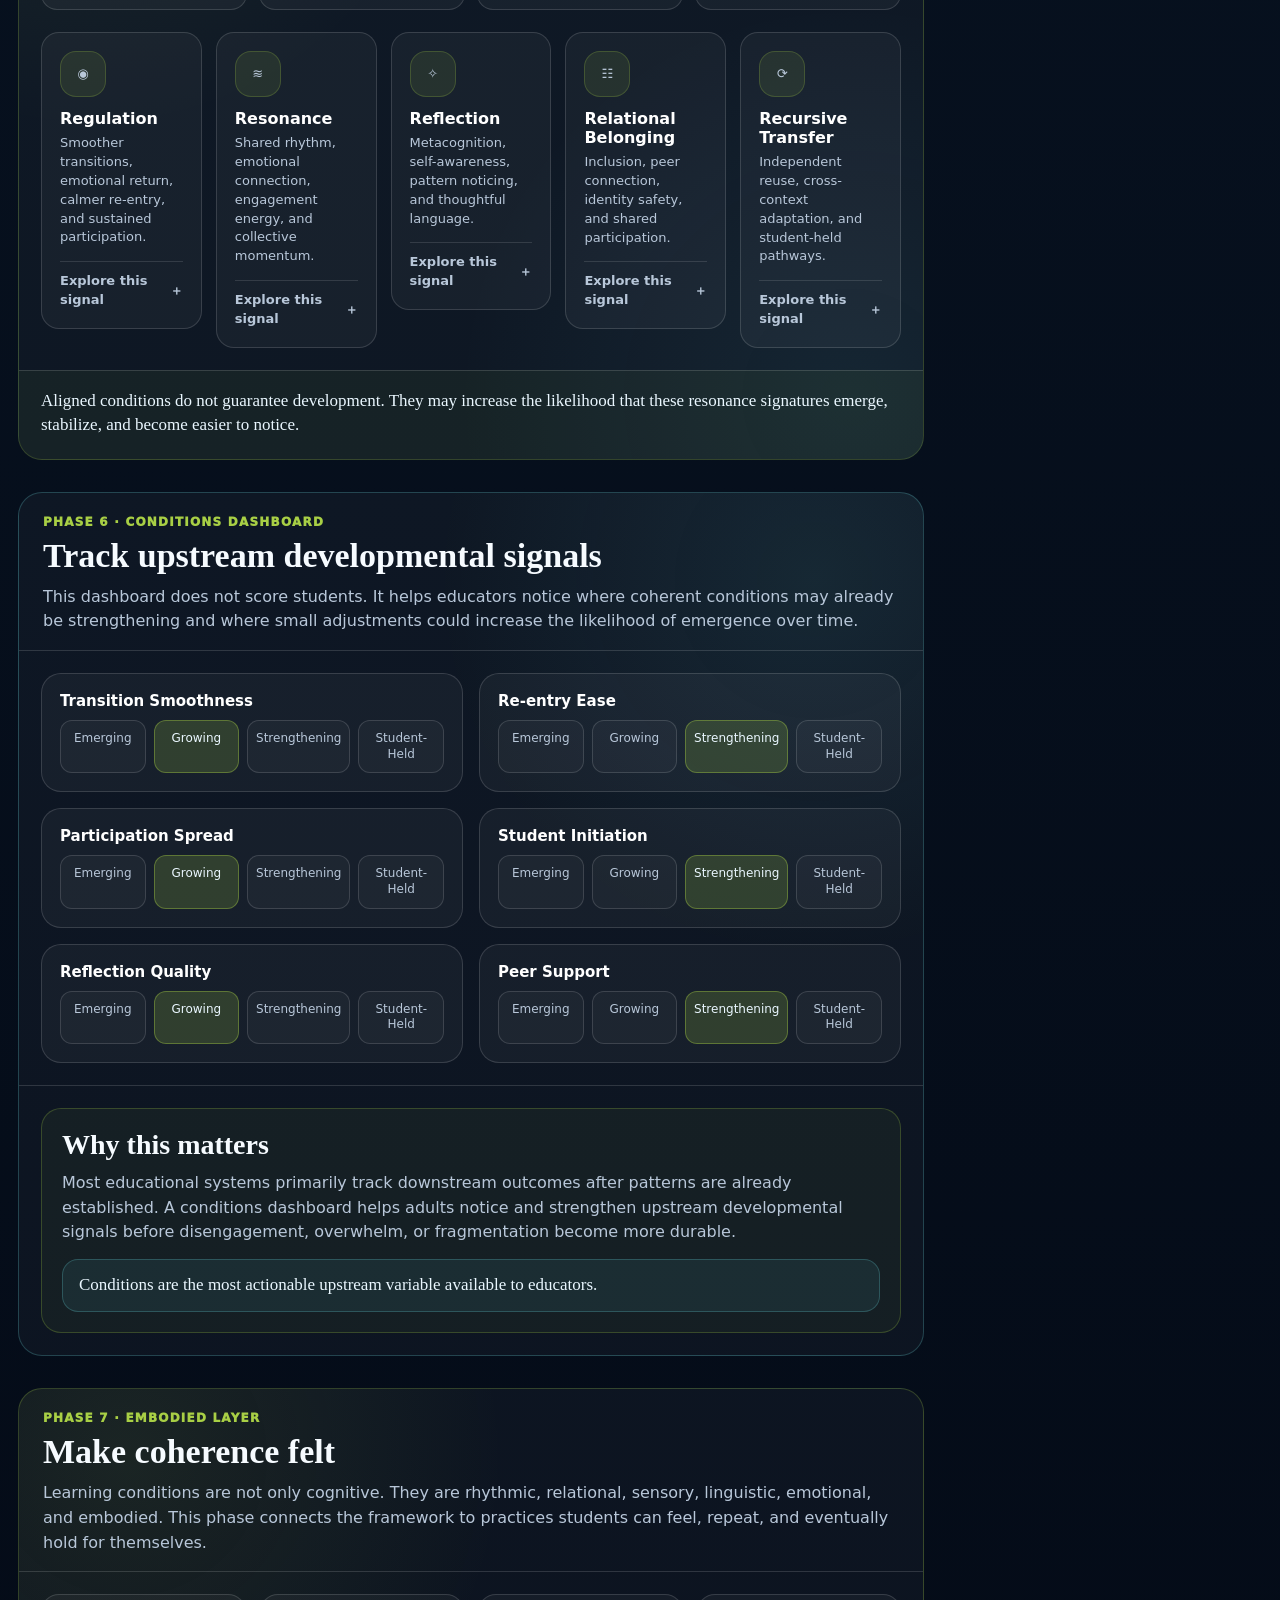
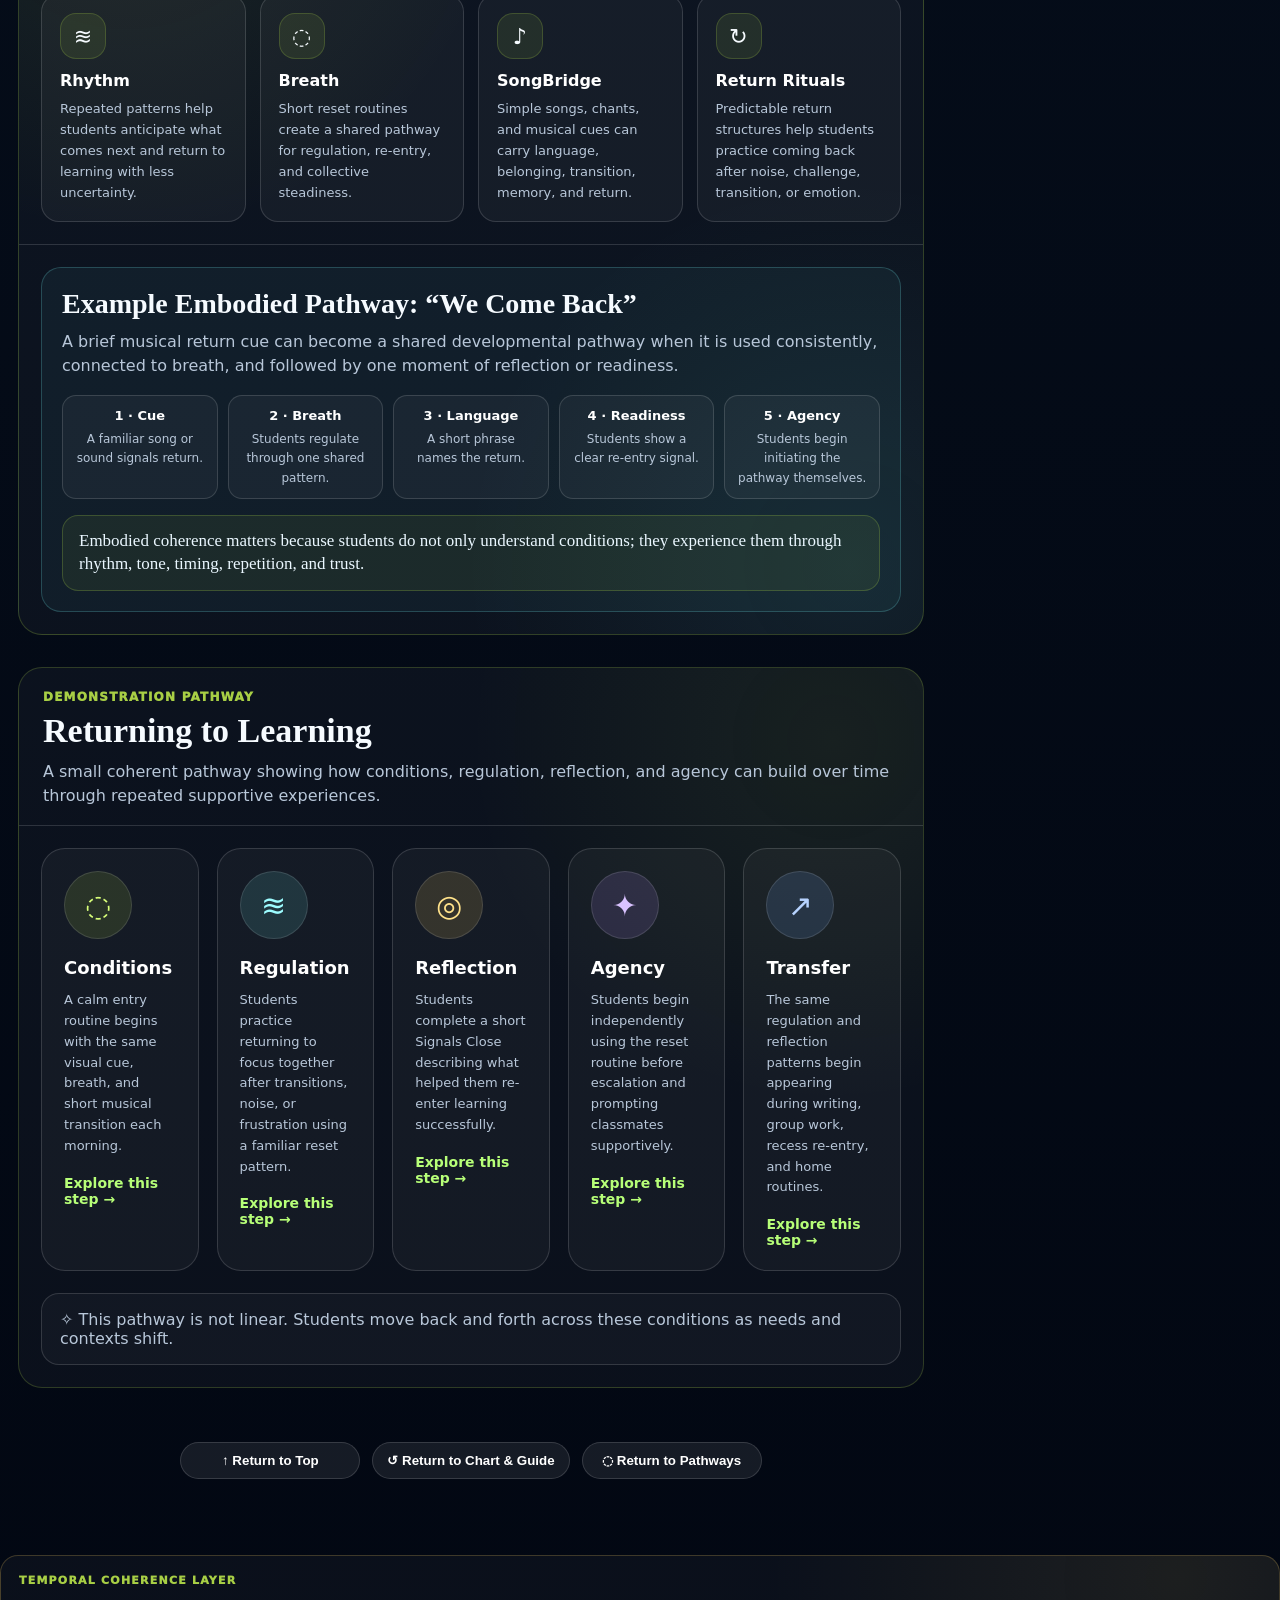
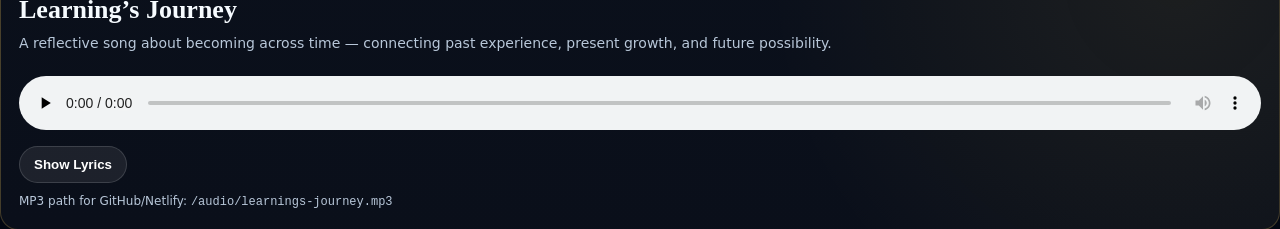
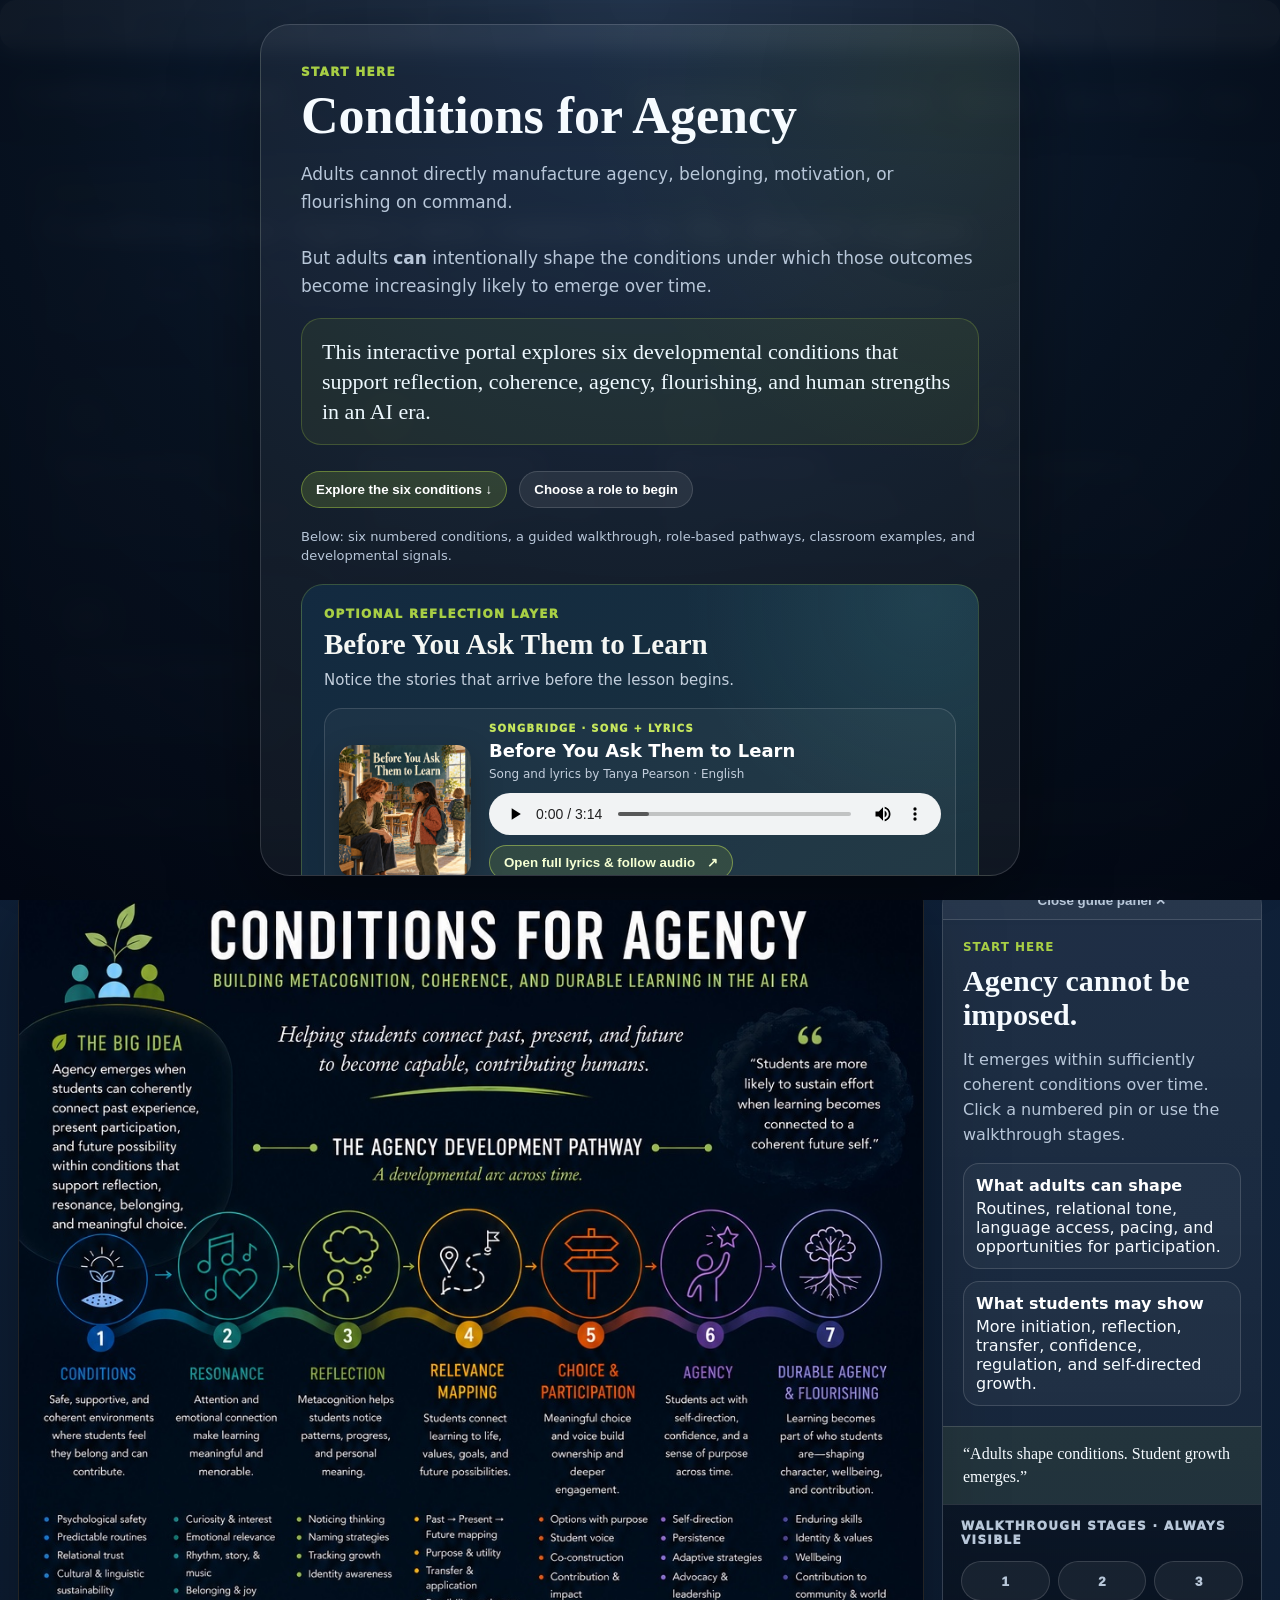
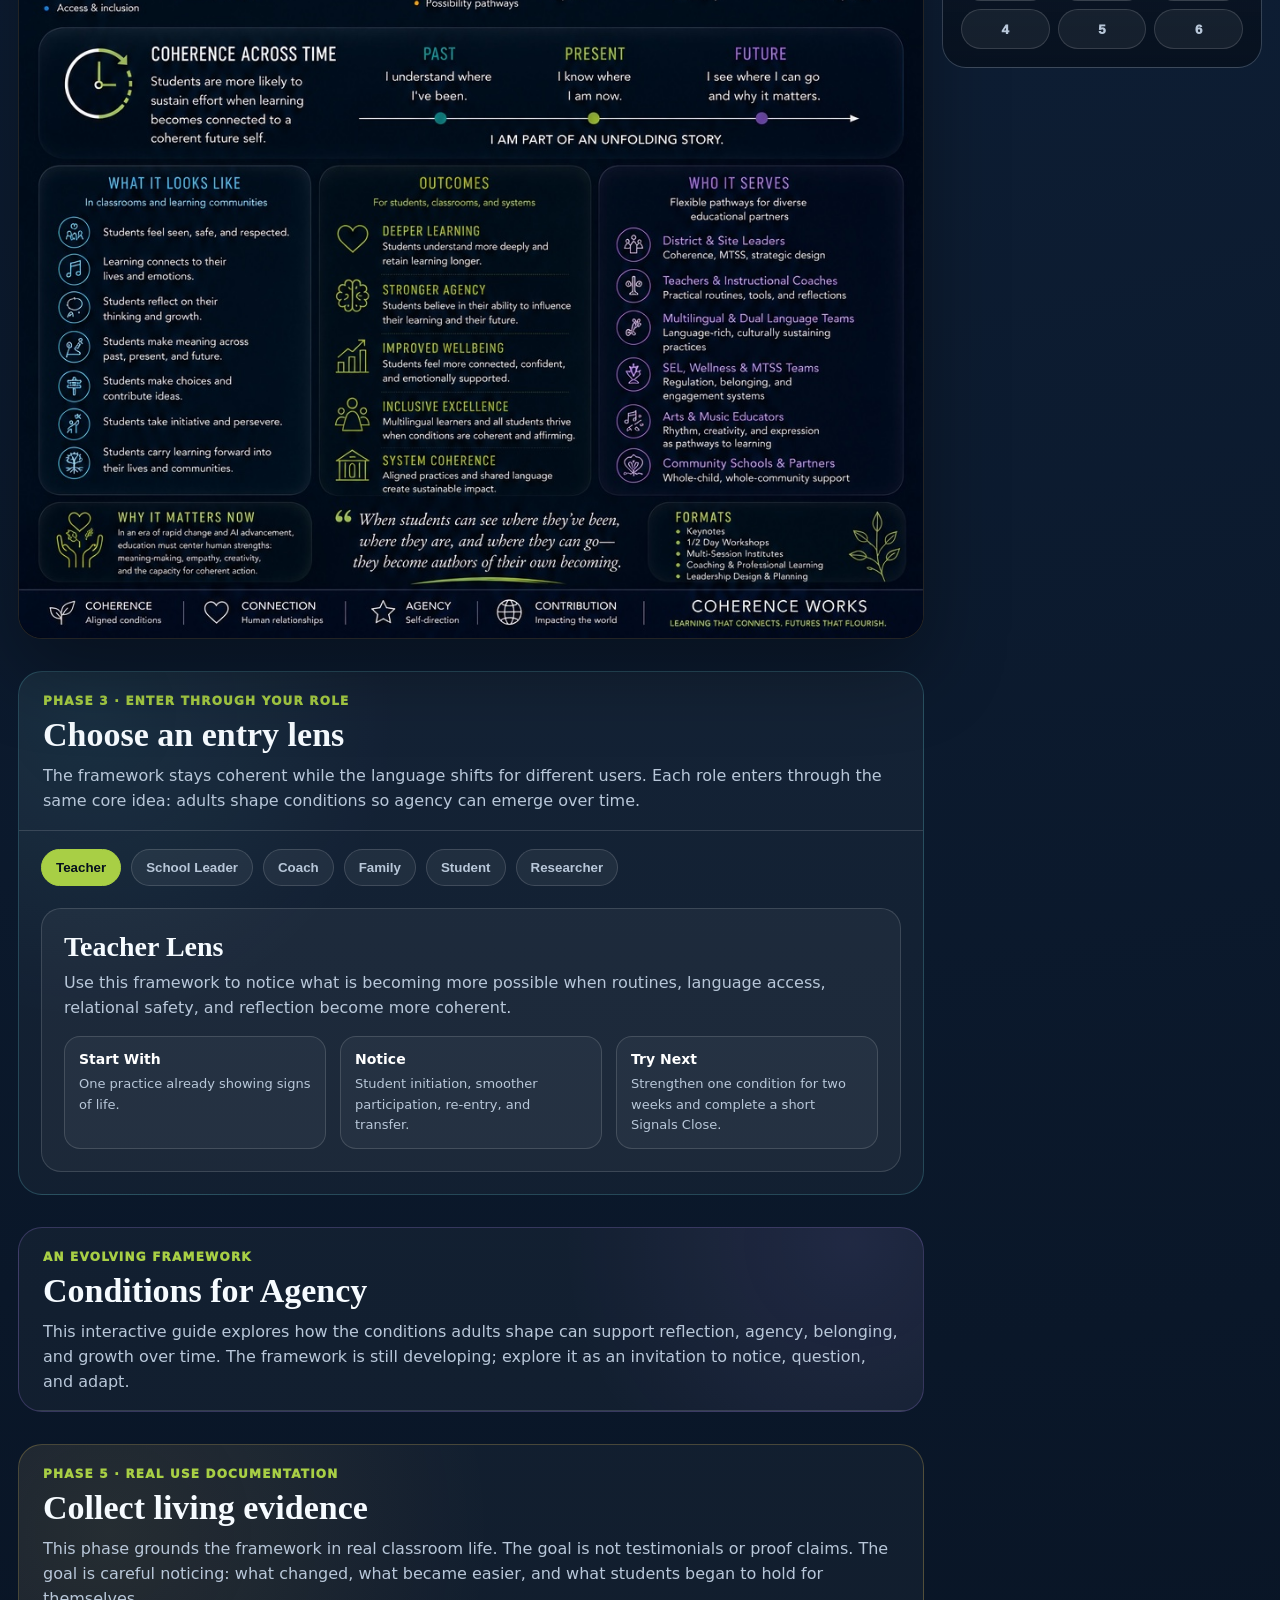
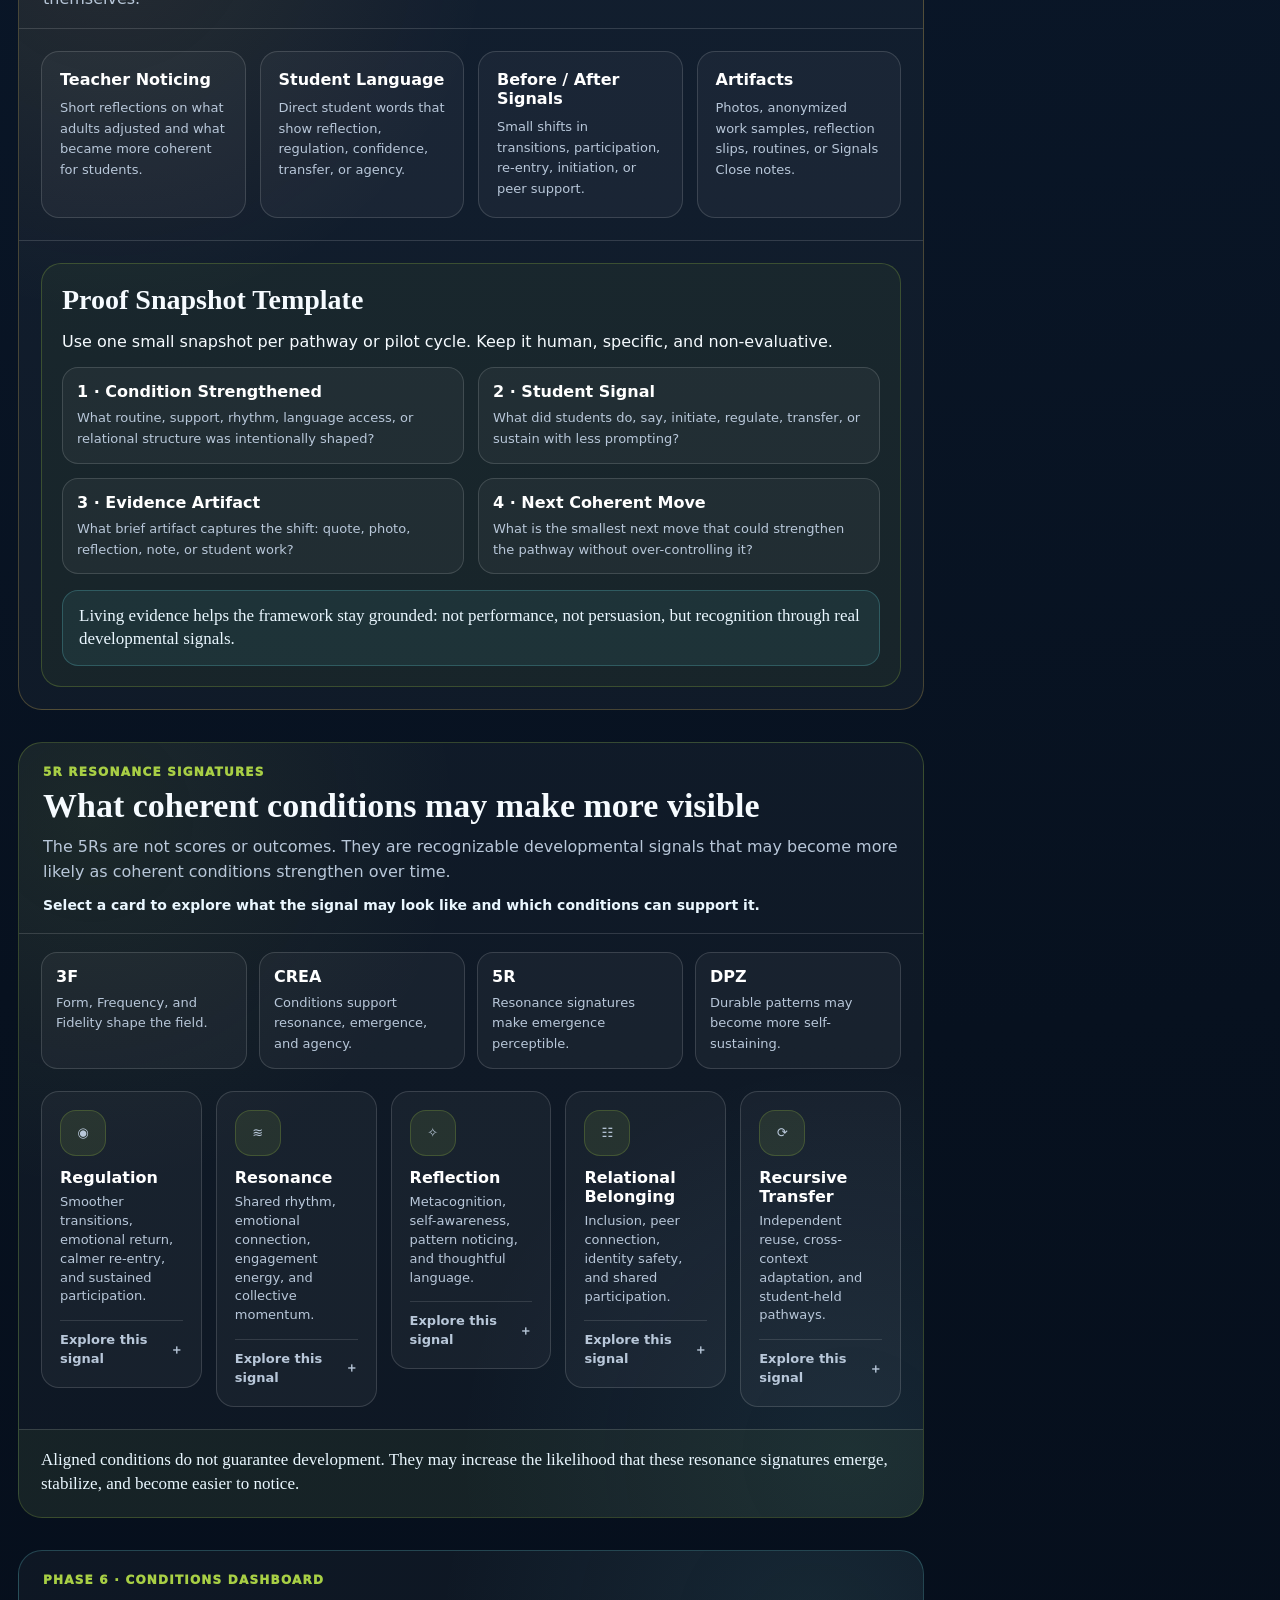
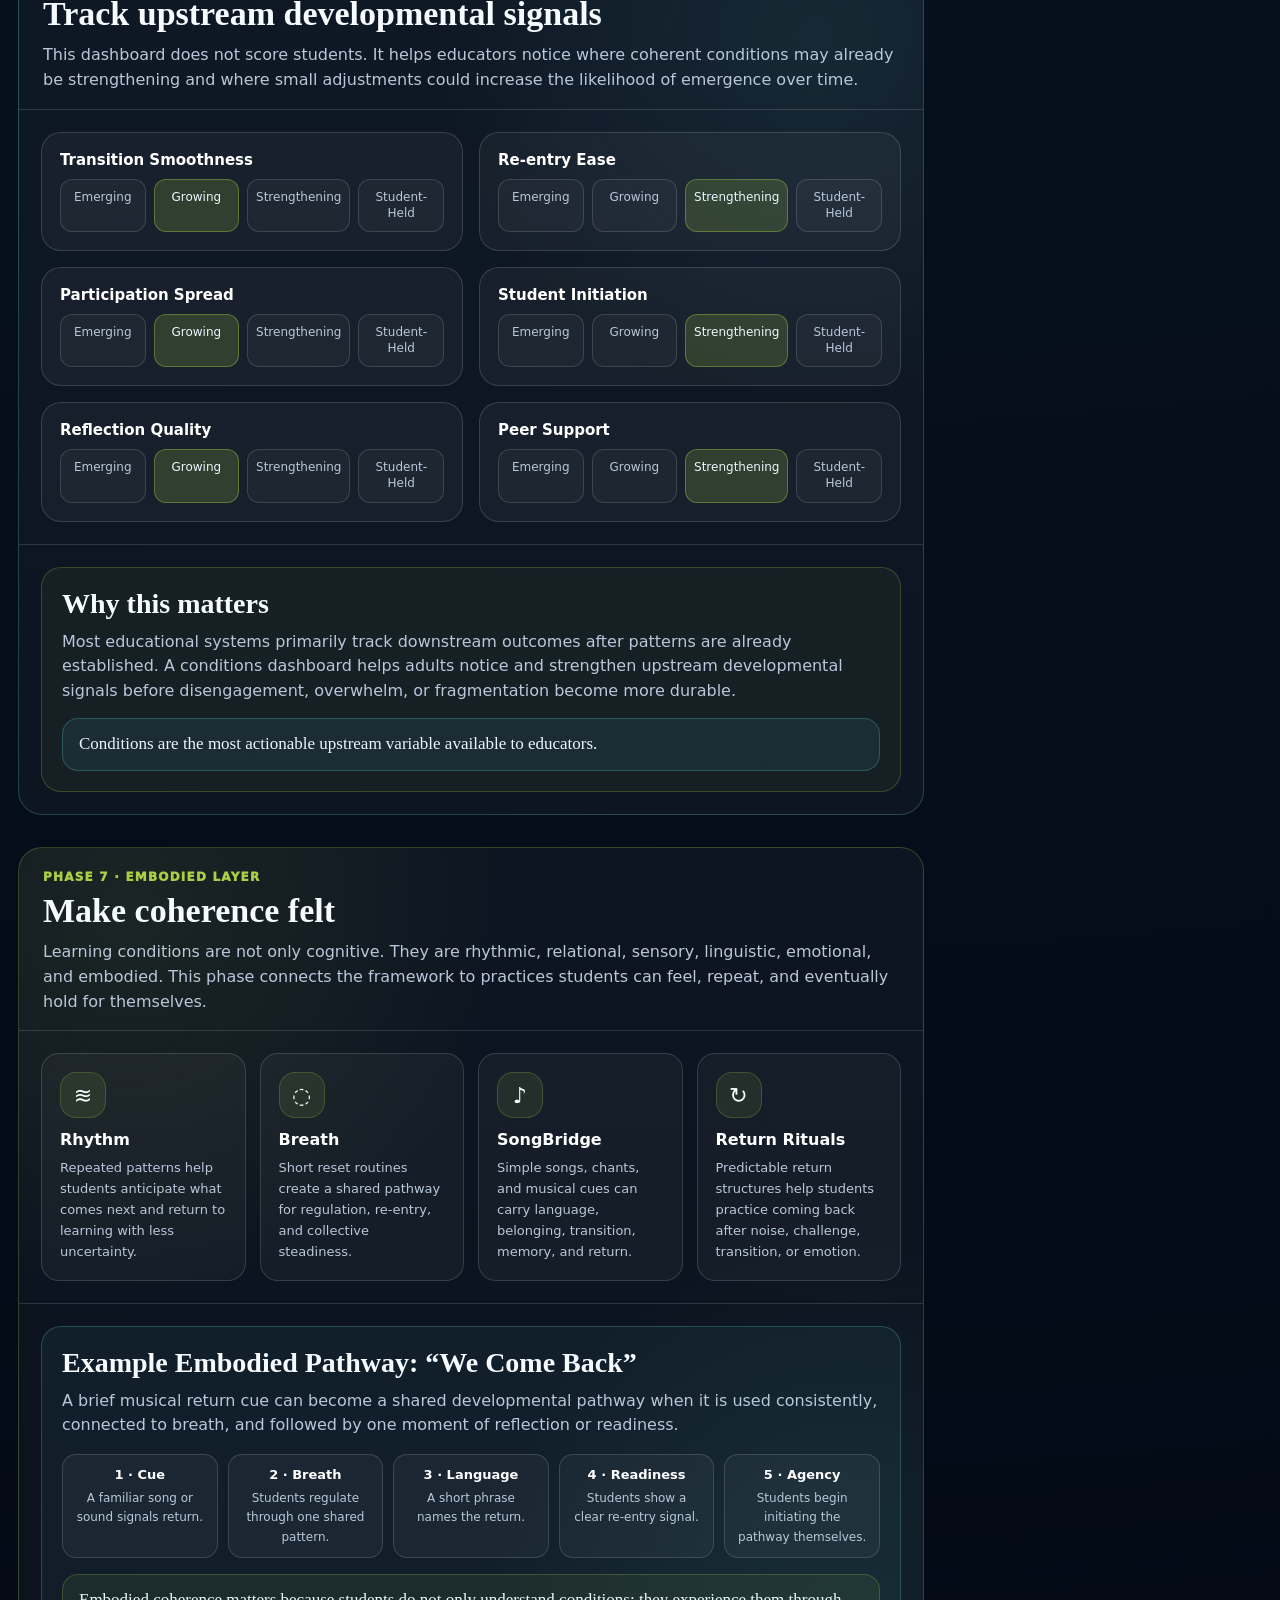
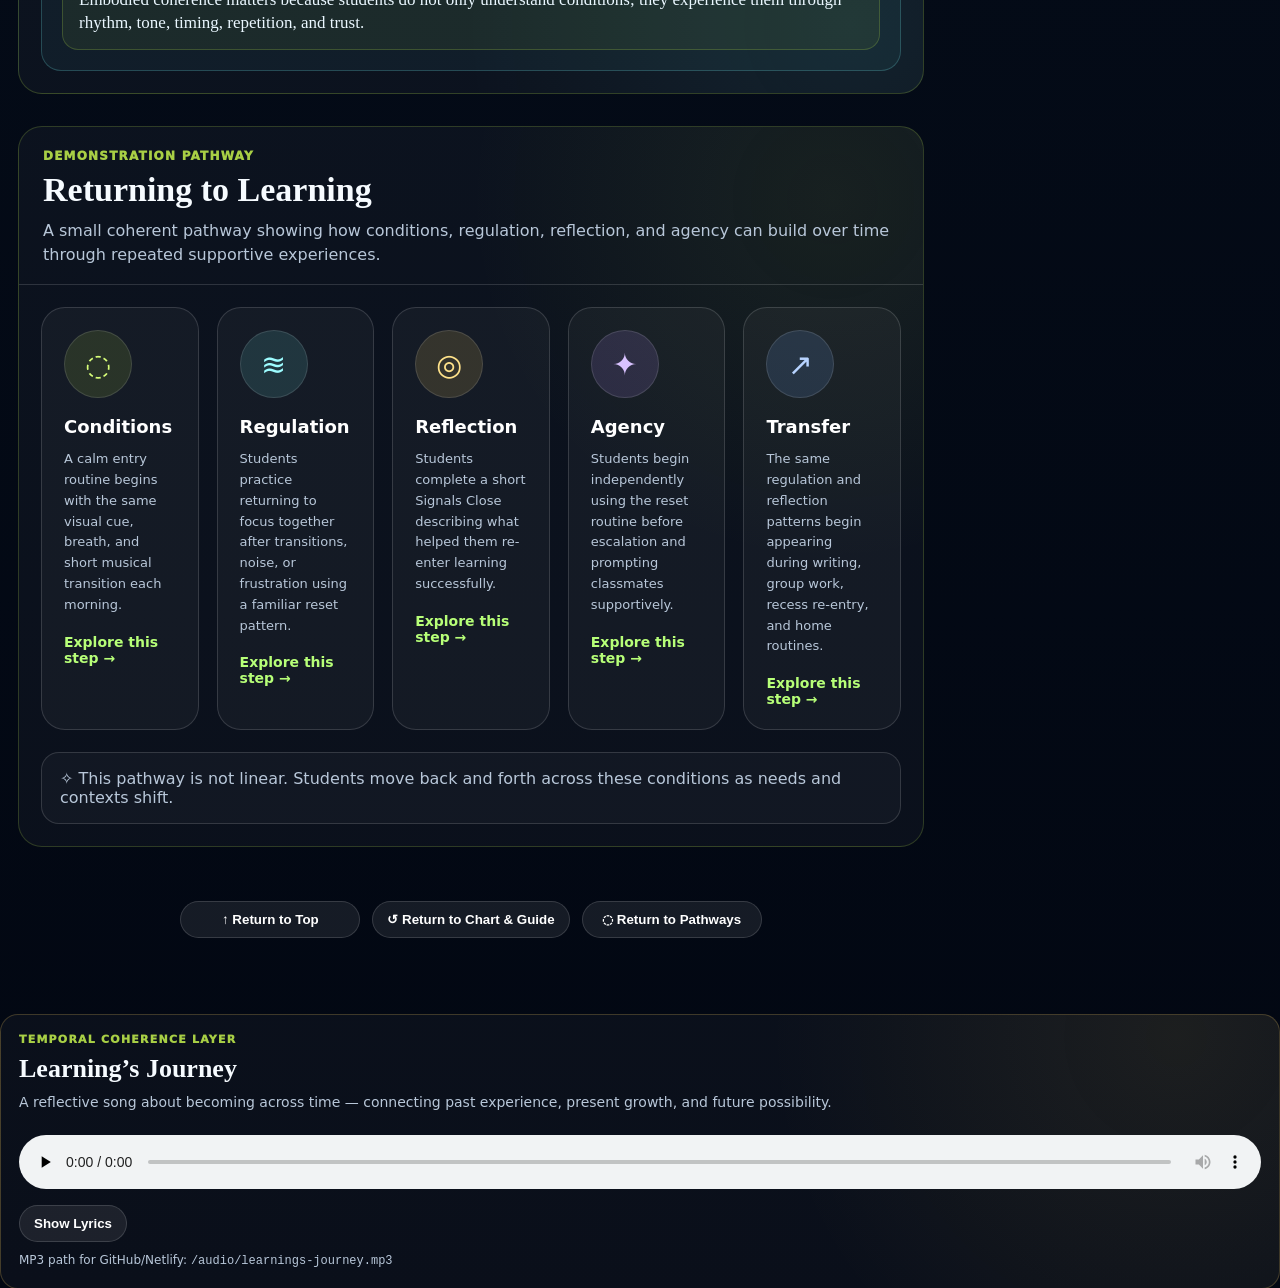
